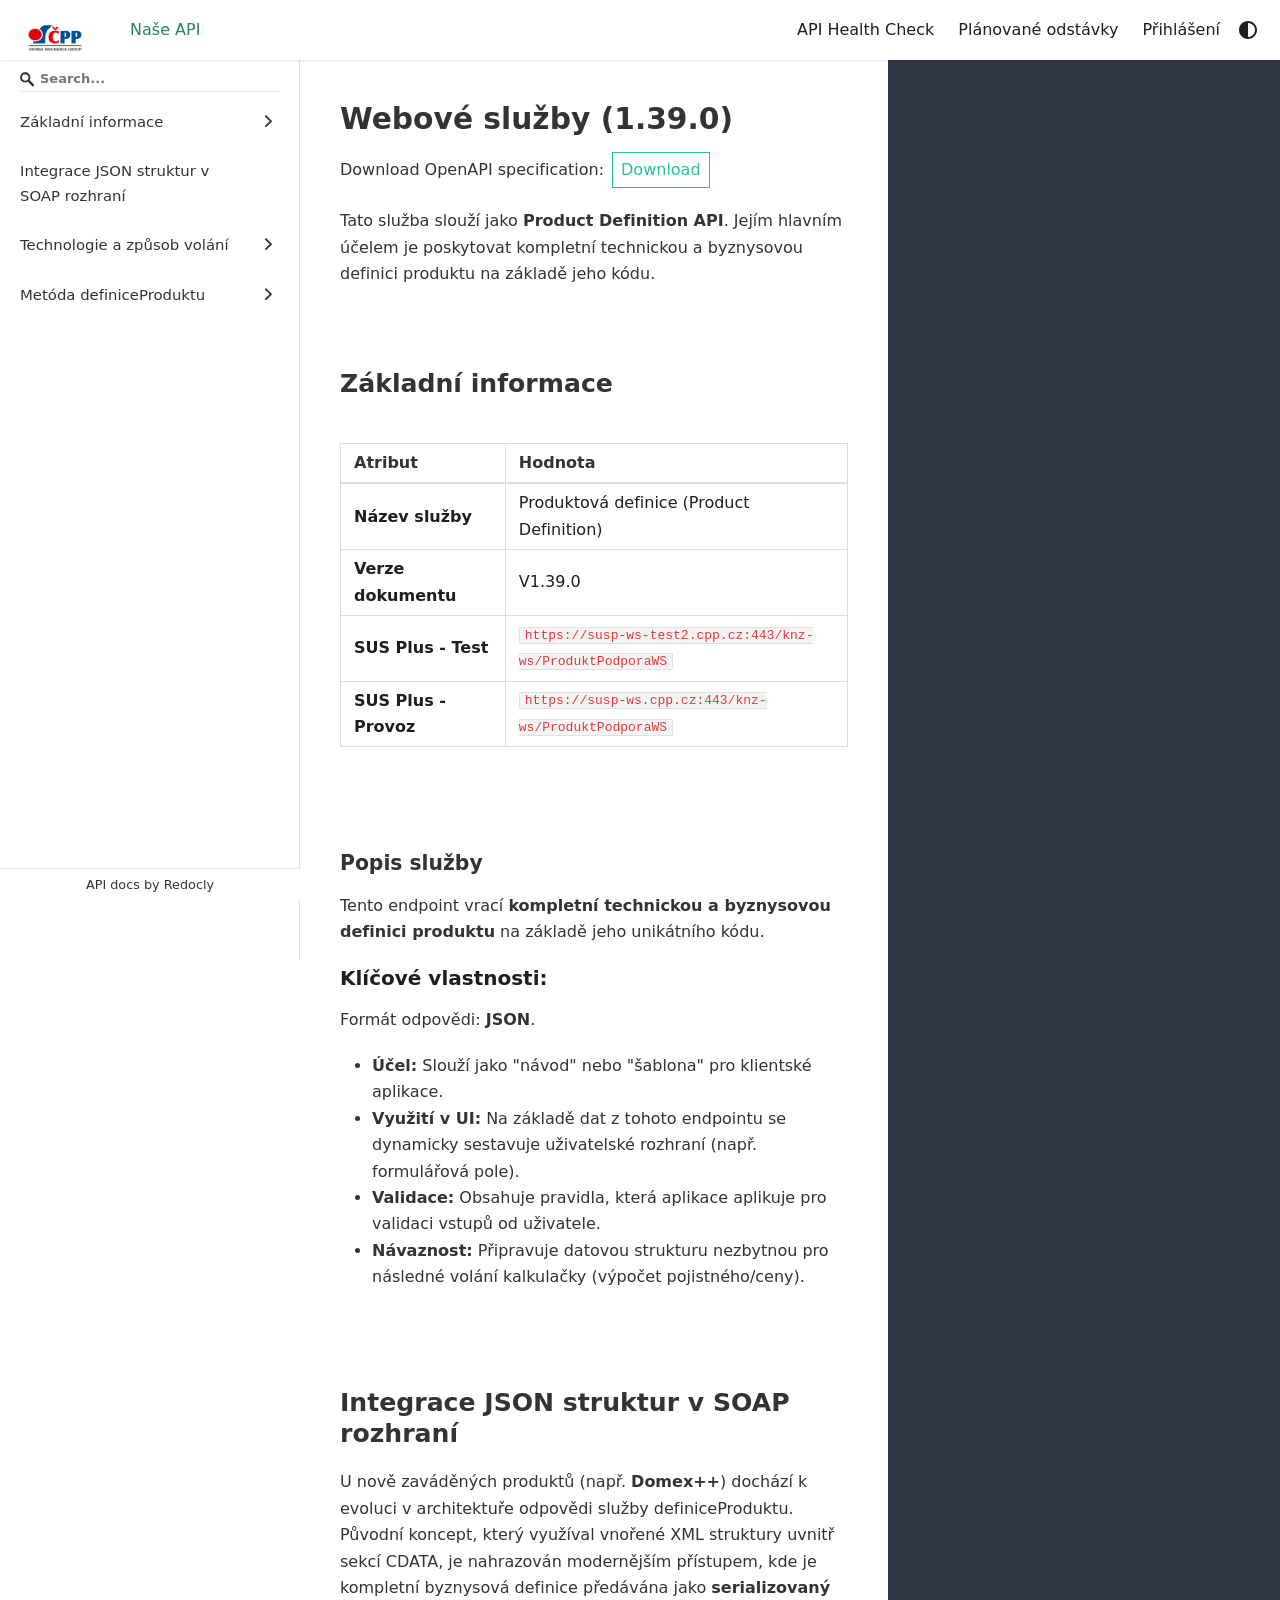
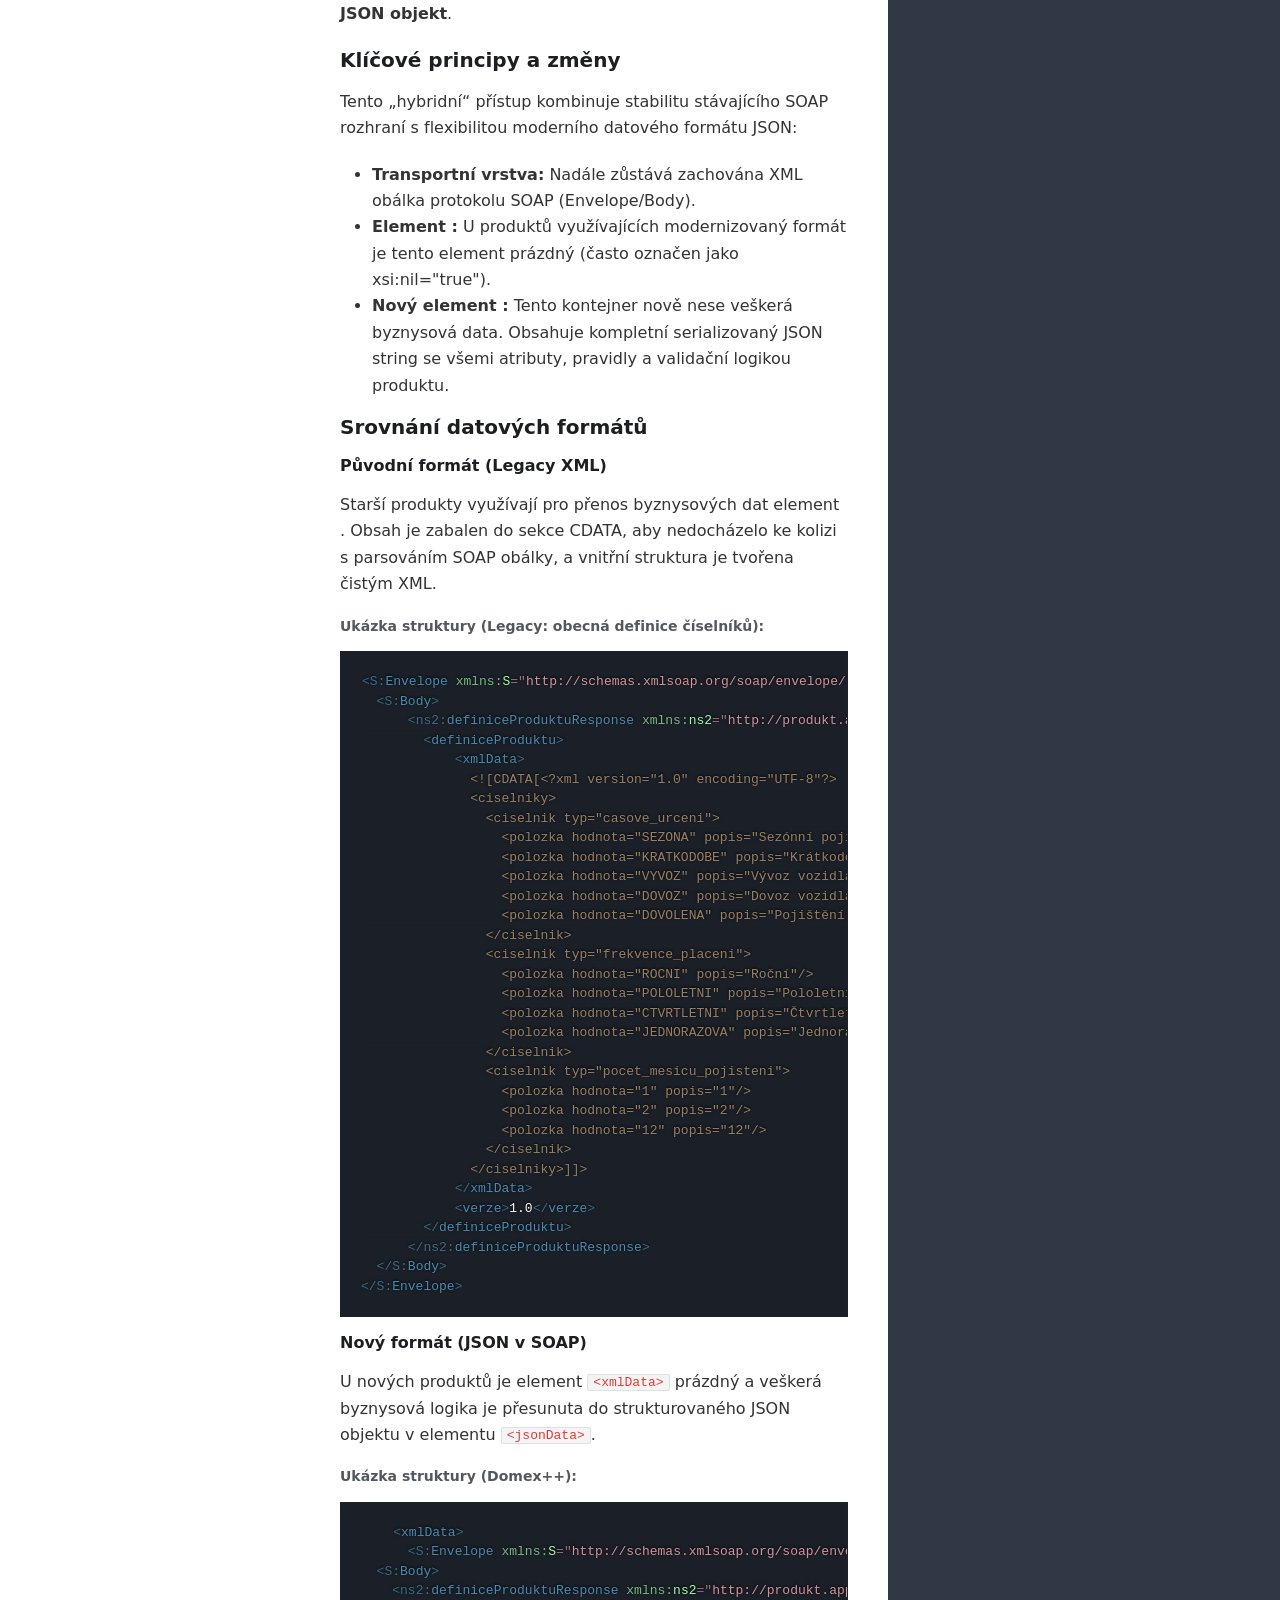
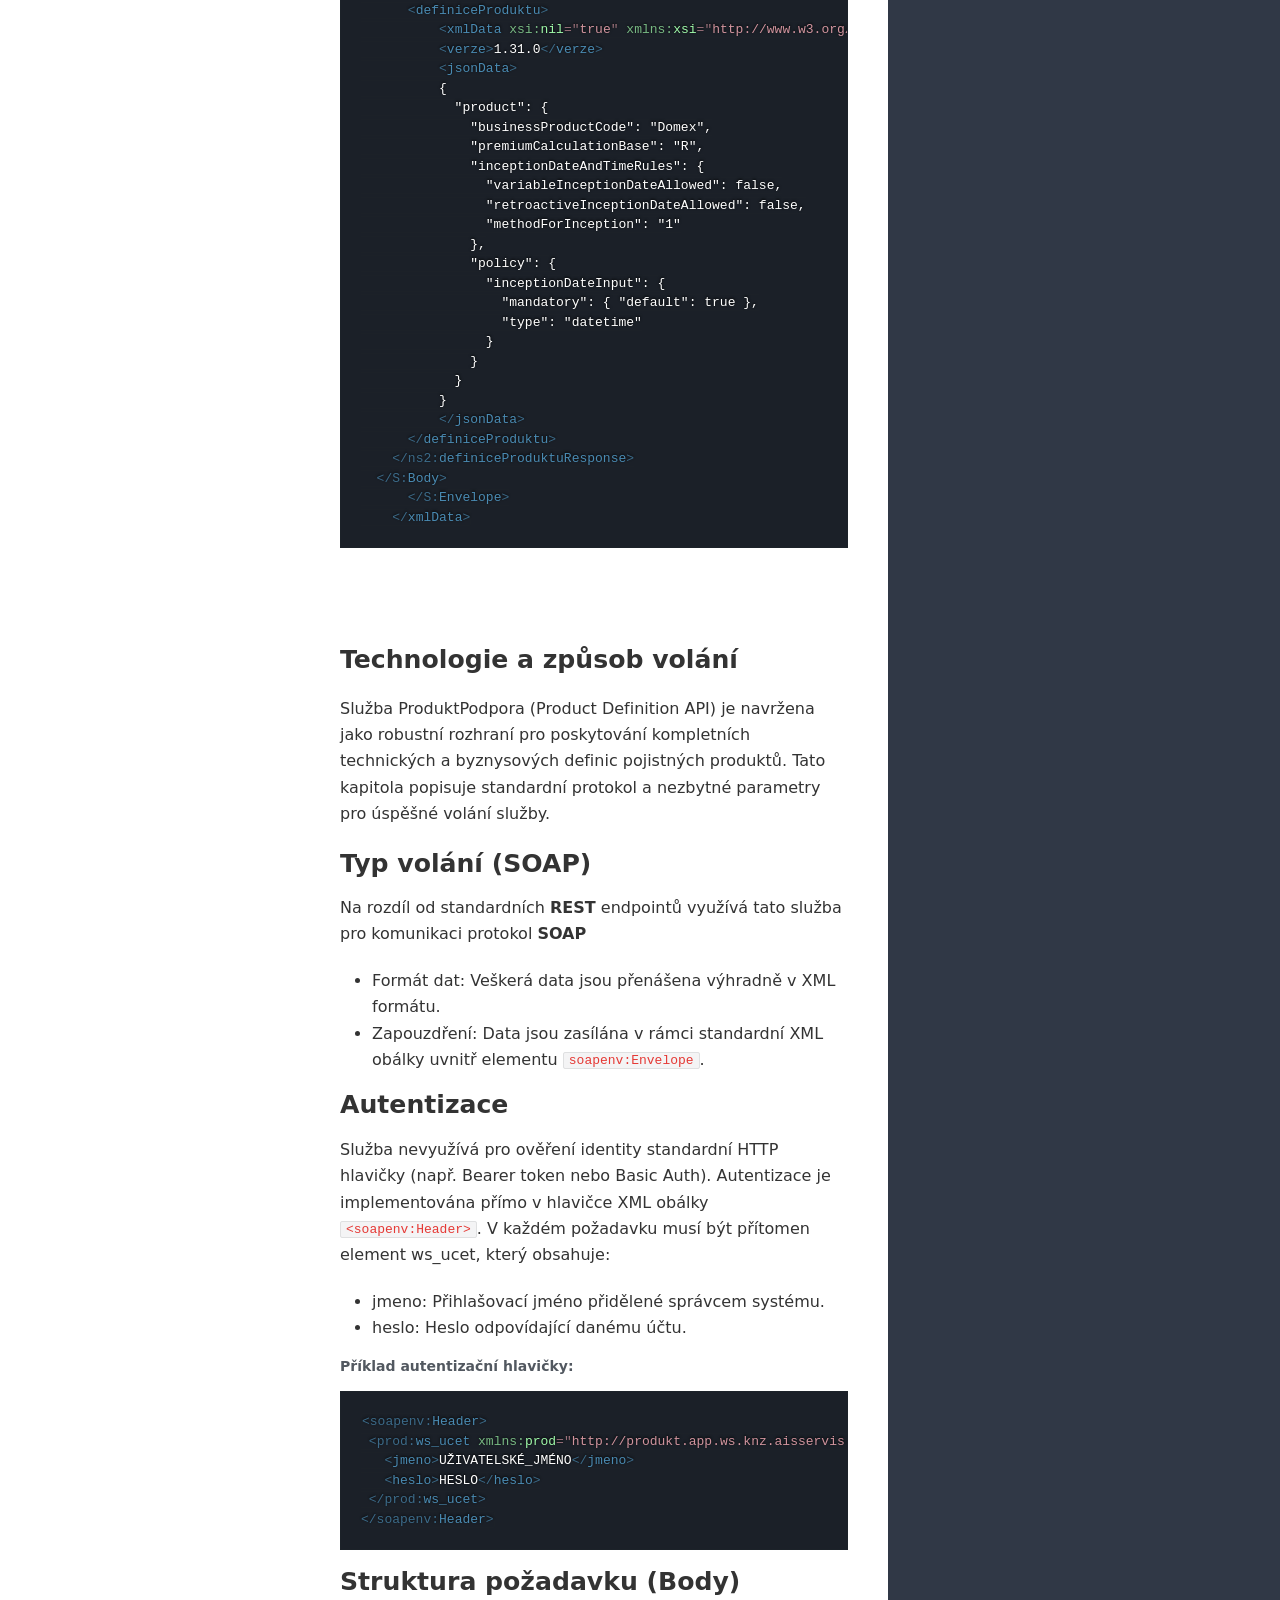
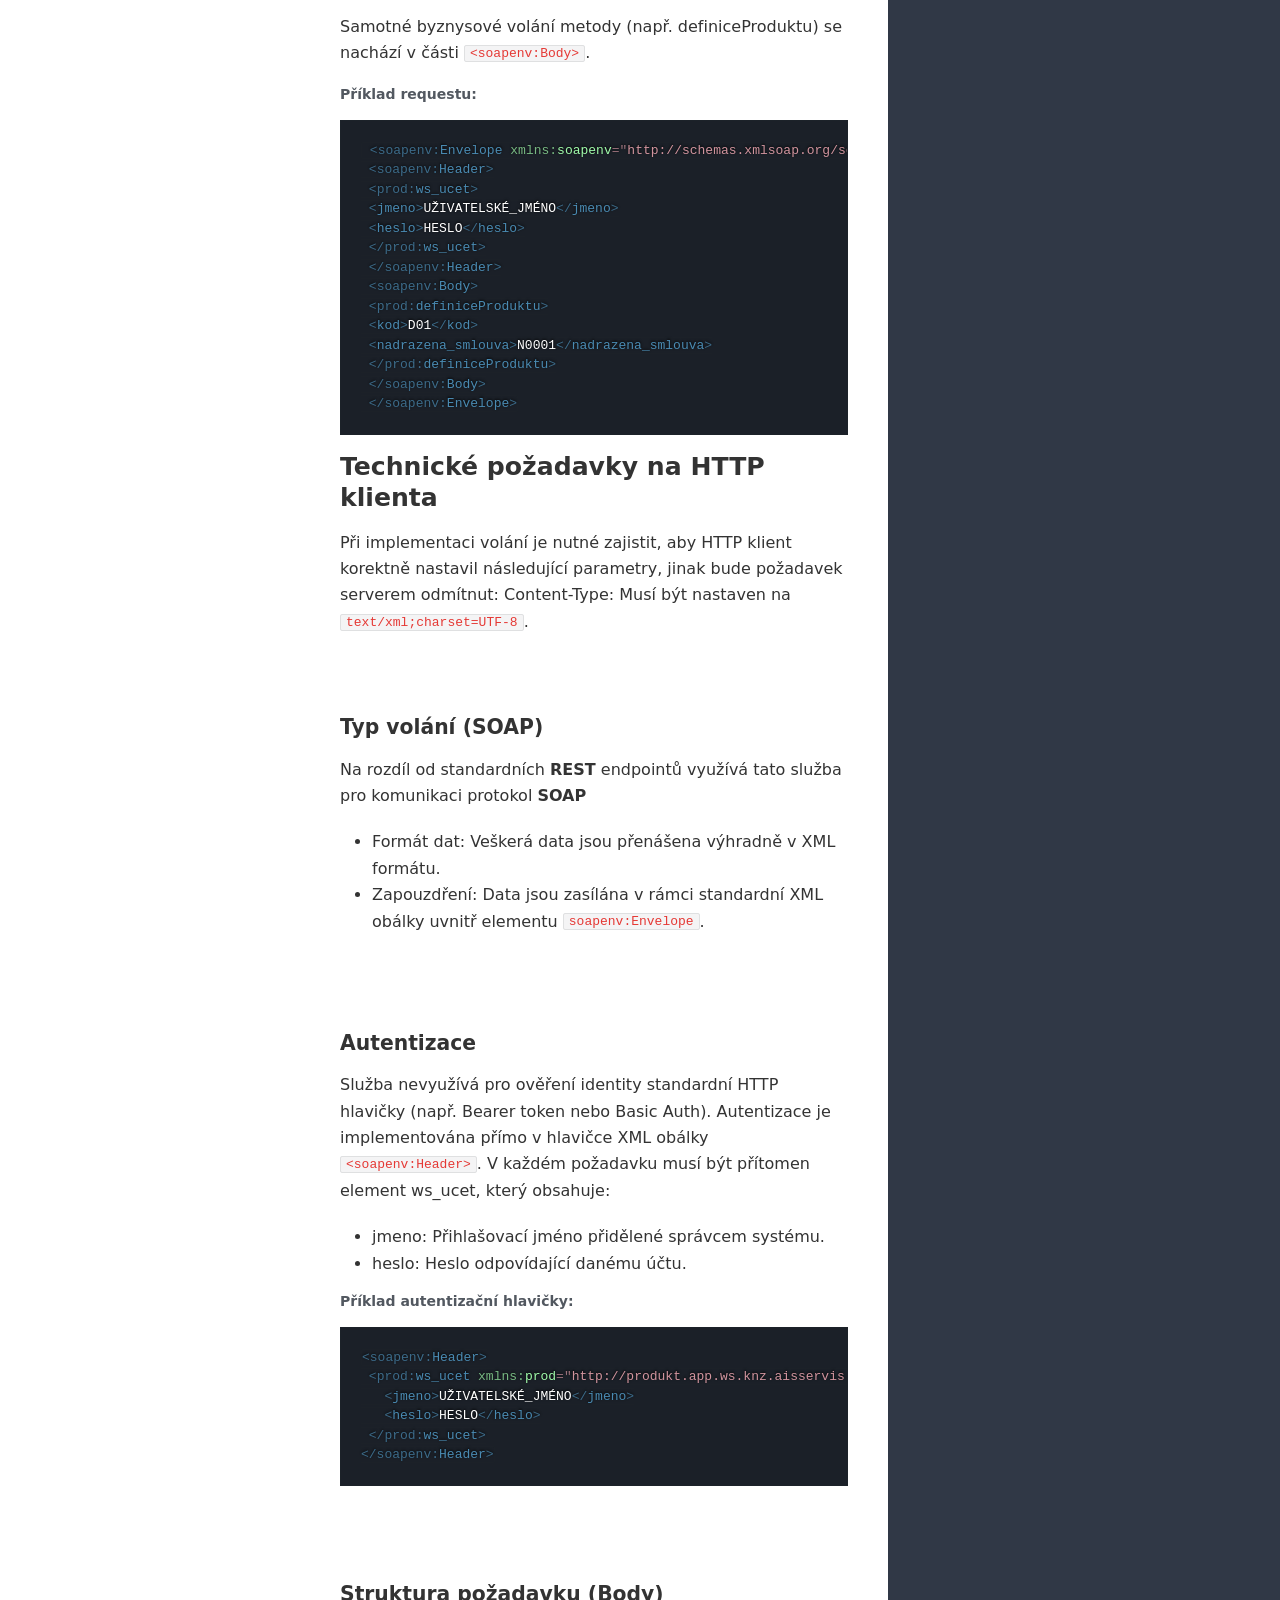
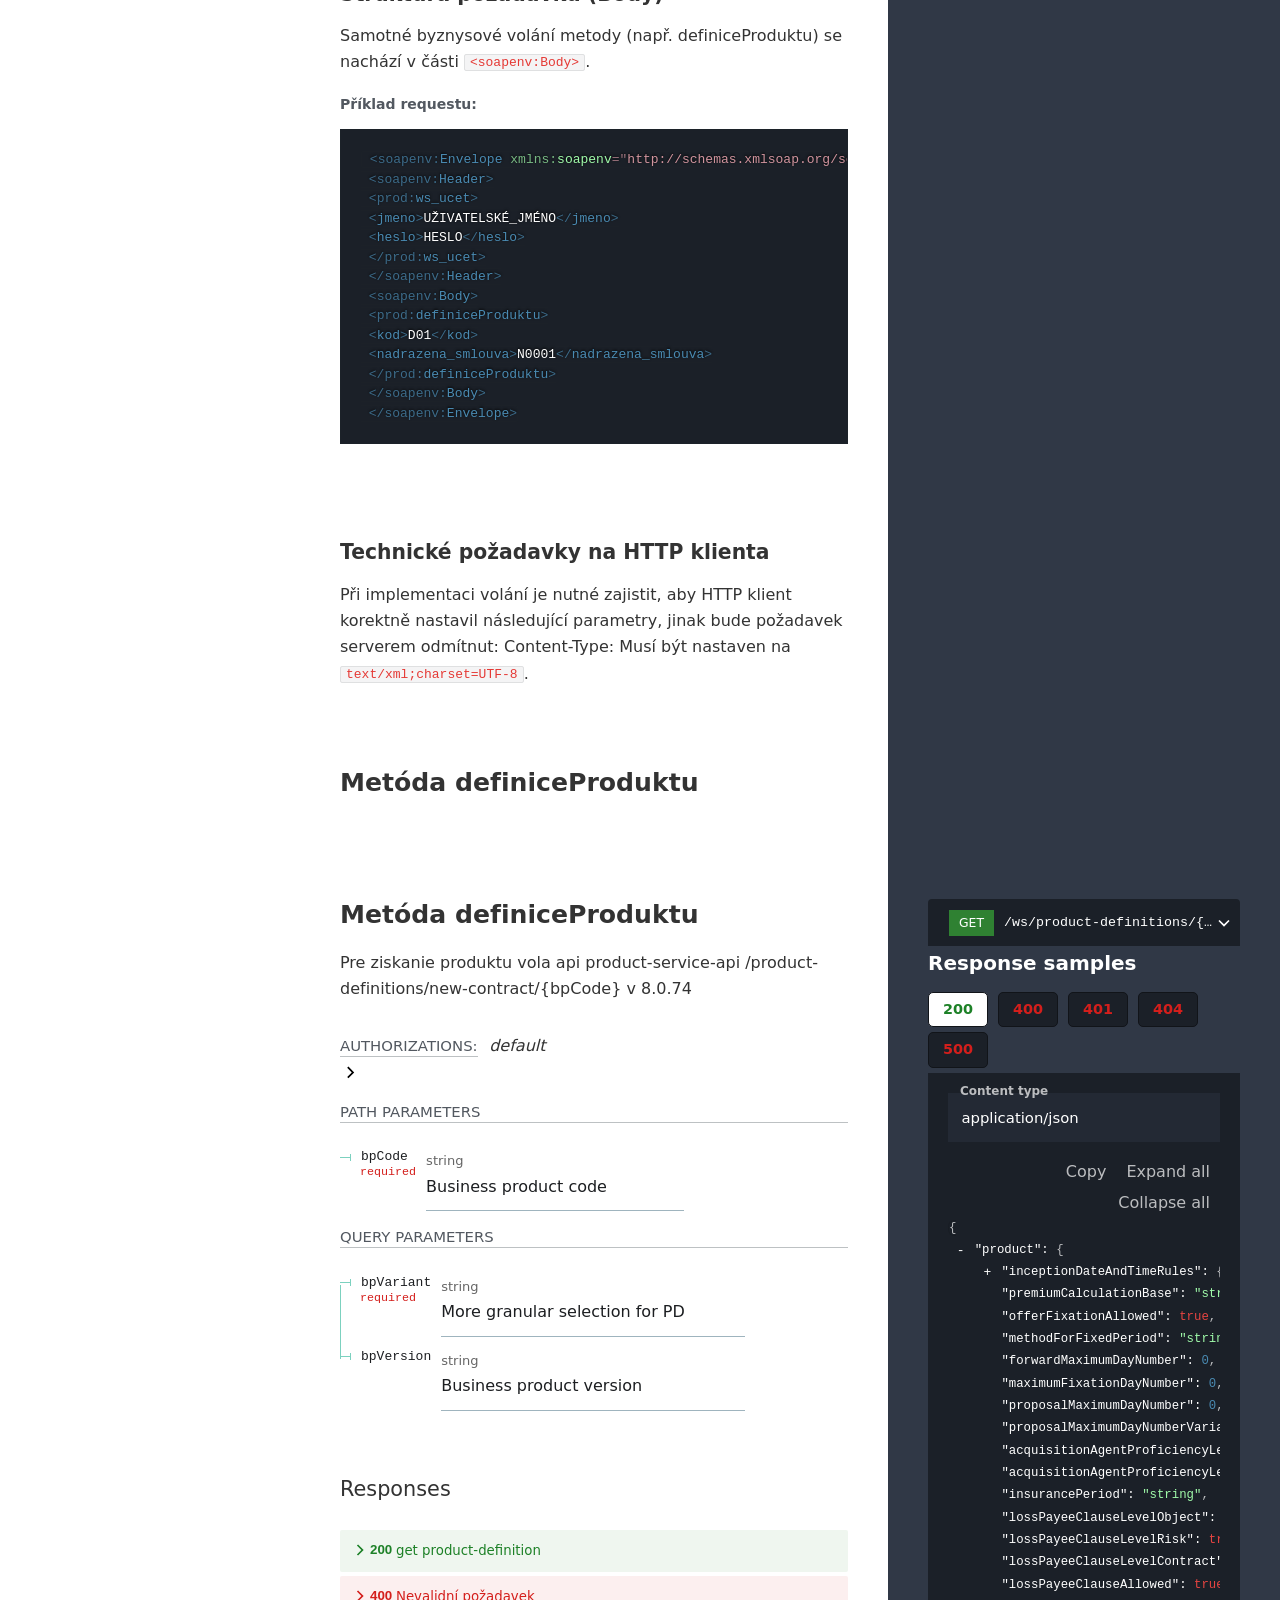
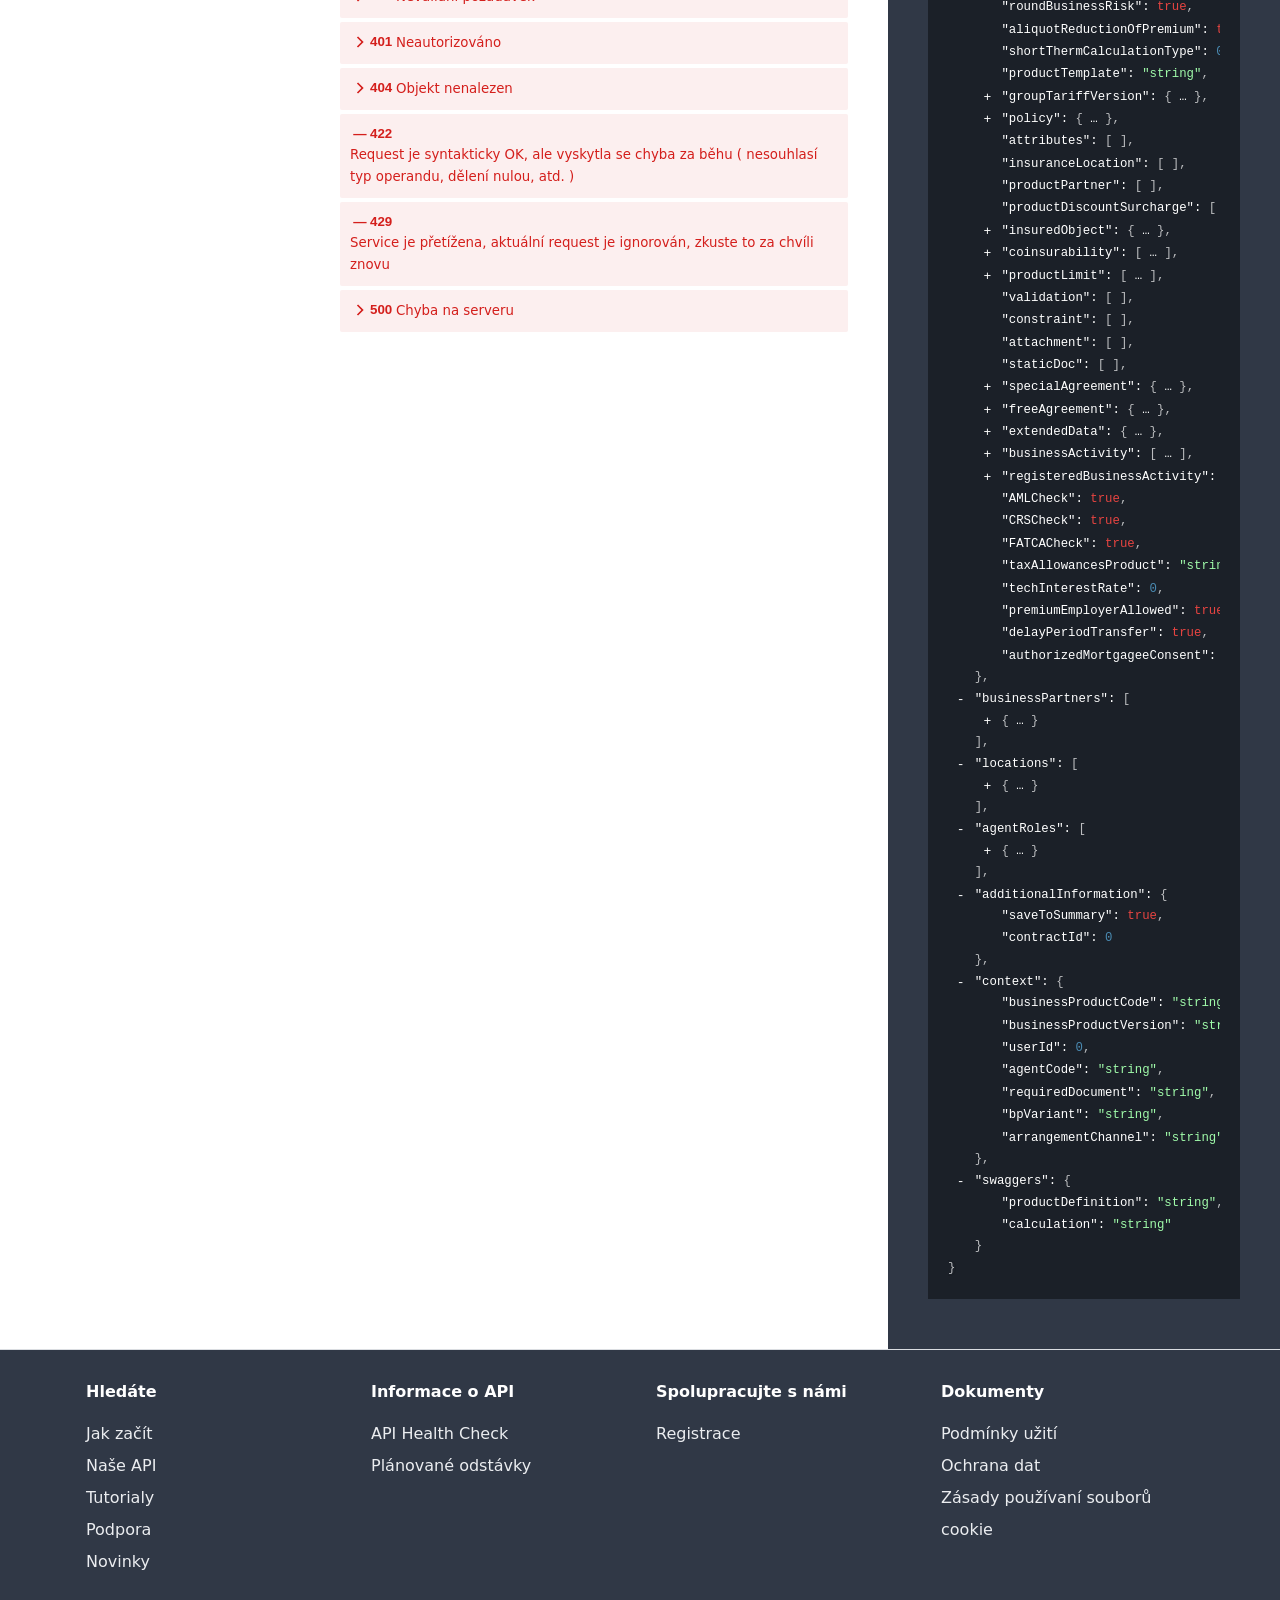
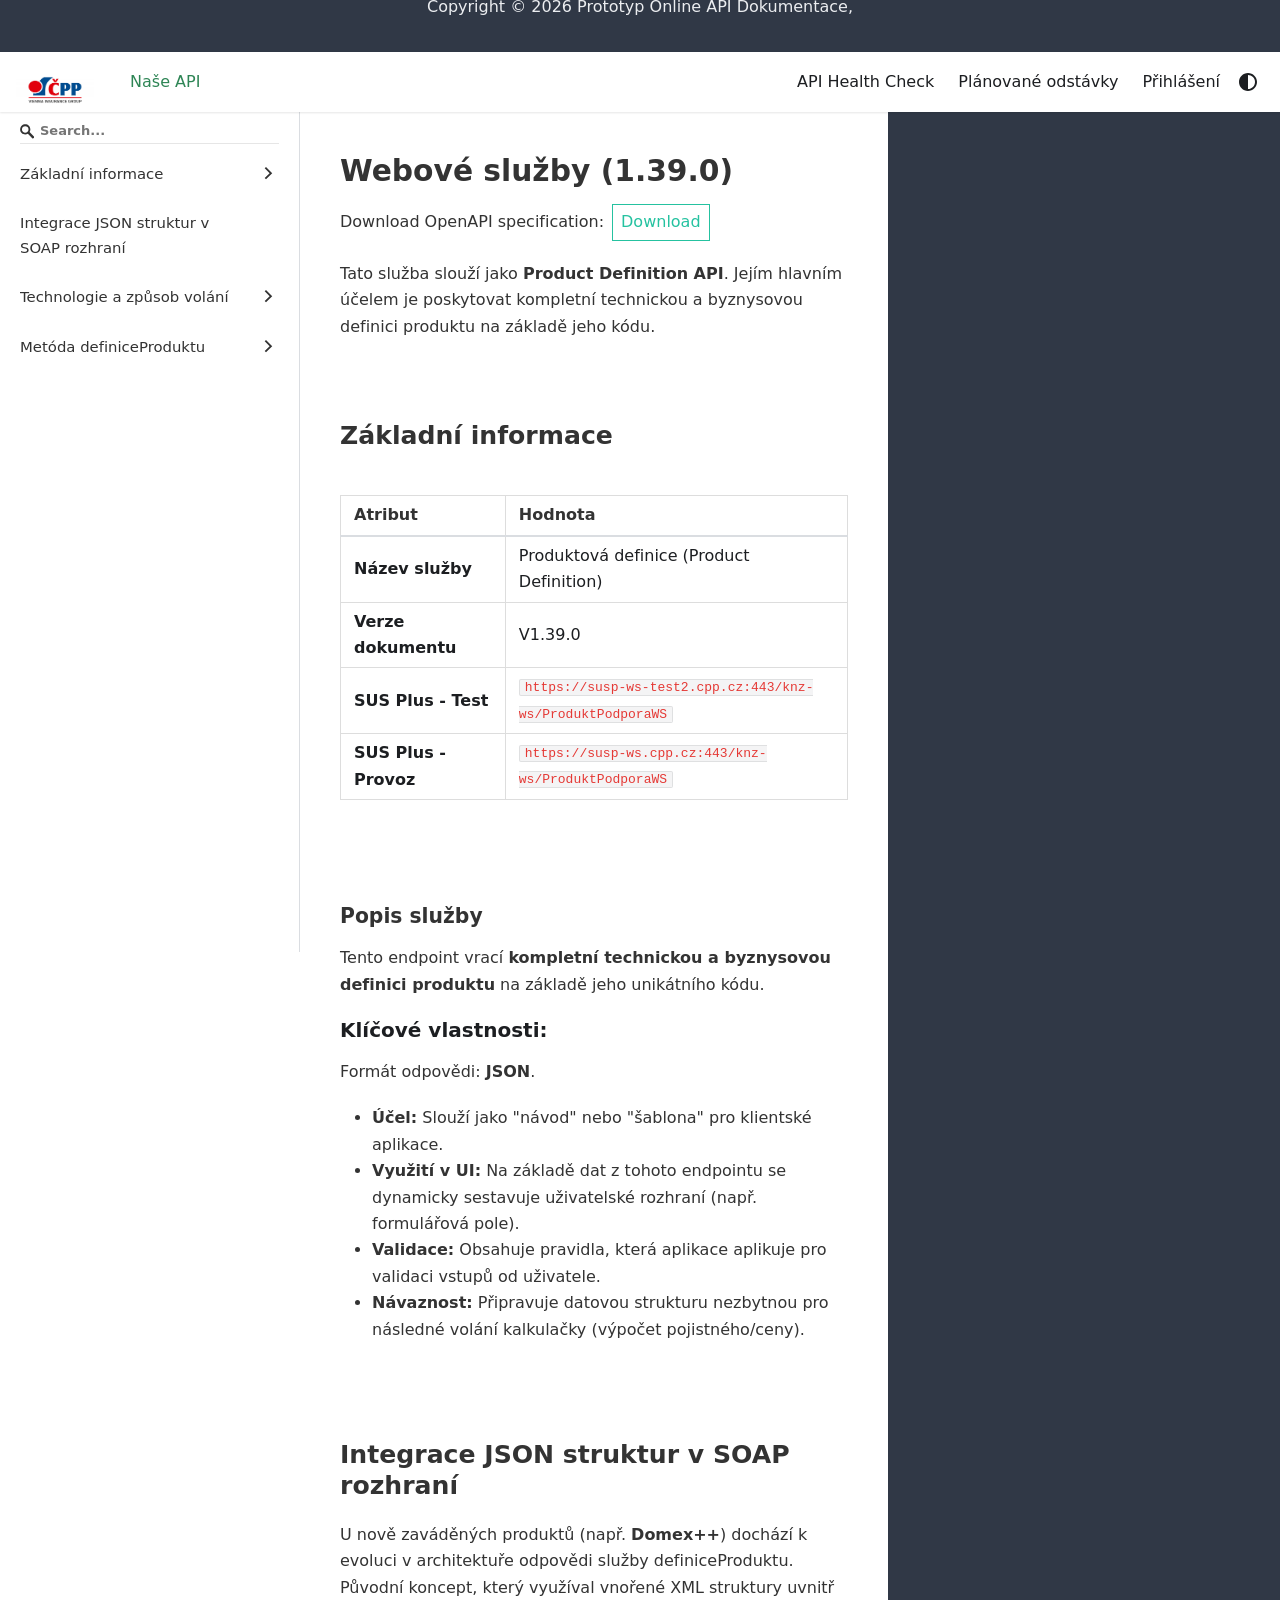
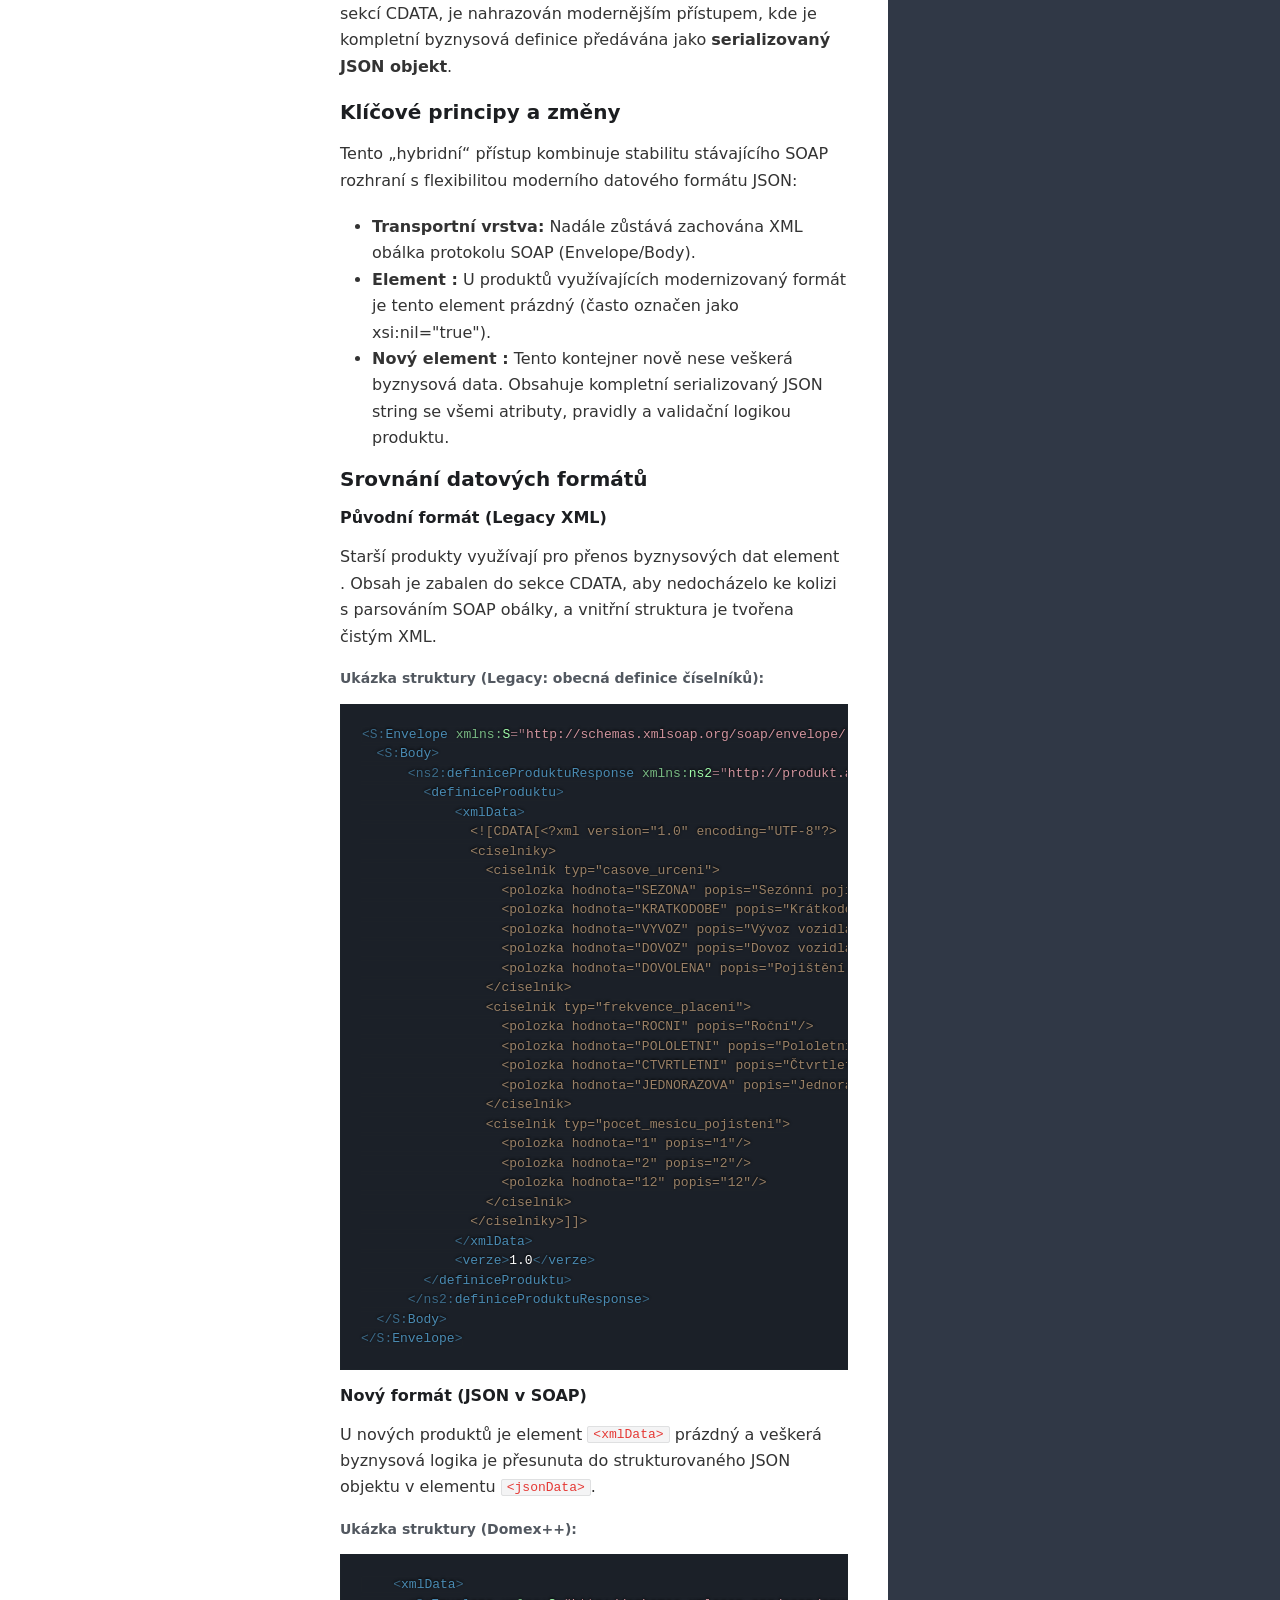
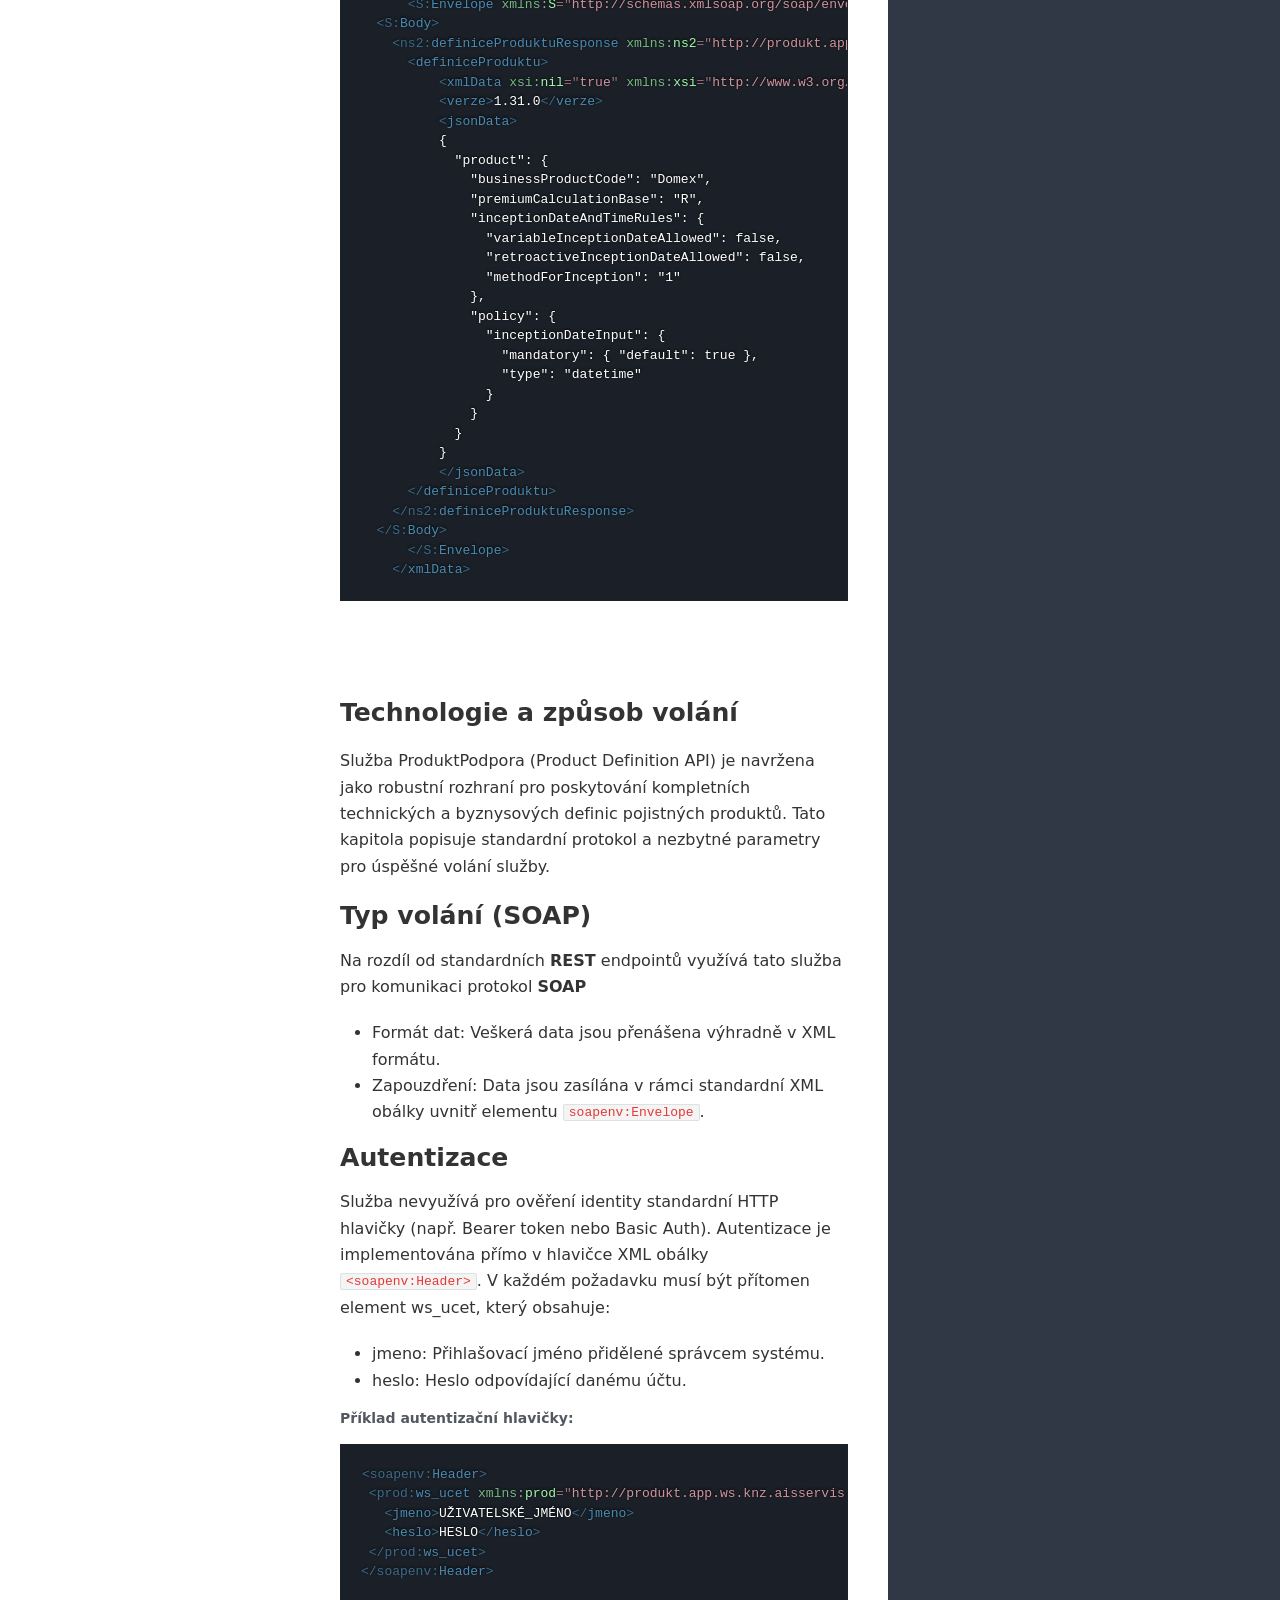
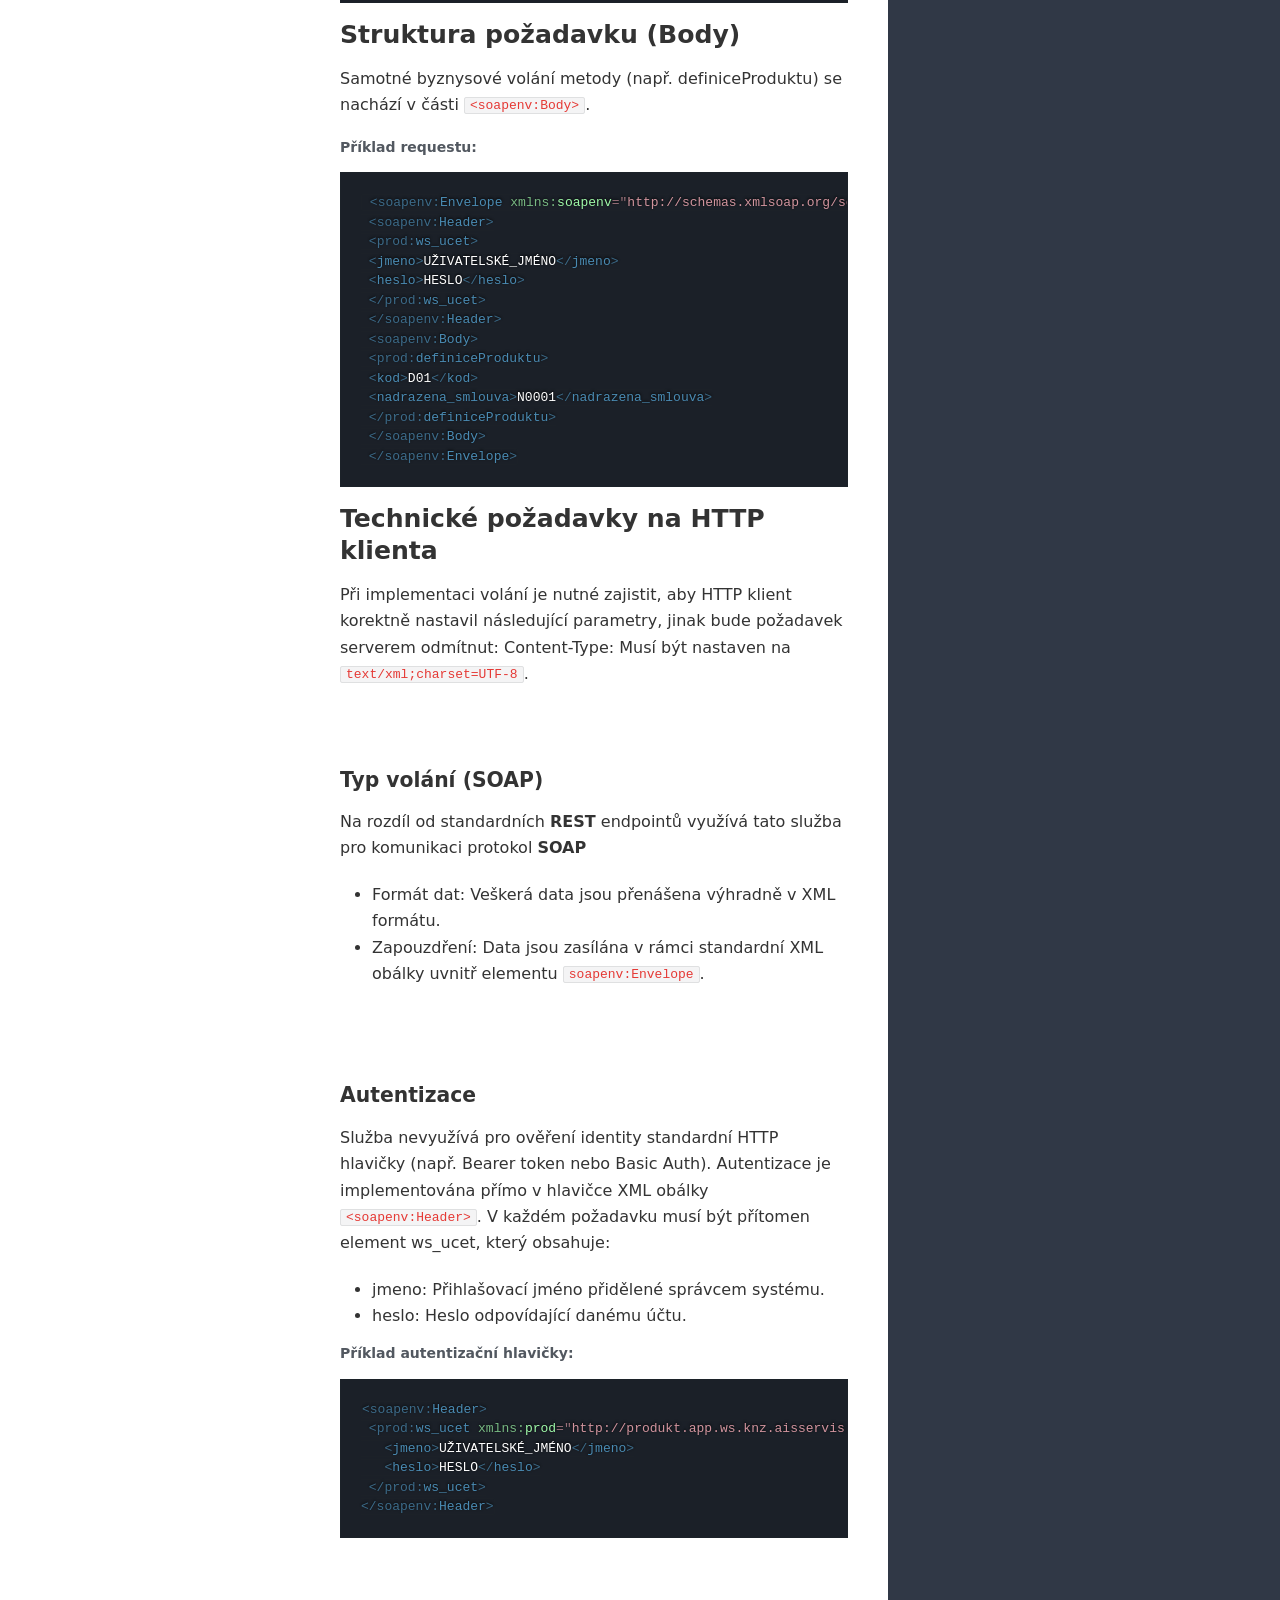
==== index.html @ 6cc57ea9 "upload(deploy)" ====
<!doctype html>
<html lang="en" dir="ltr" class="plugin-redoc plugin-id-swagger" data-has-hydrated="false">
<head>
<meta charset="UTF-8">
<meta name="generator" content="Docusaurus v3.9.2">
<title data-rh="true">Webové služby | digi-ws-cpp-prototyp</title><meta data-rh="true" name="viewport" content="width=device-width,initial-scale=1"><meta data-rh="true" name="twitter:card" content="summary_large_image"><meta data-rh="true" property="og:image" content="https://digi-ws-cpp.github.io/img/docusaurus-social-card.jpg"><meta data-rh="true" name="twitter:image" content="https://digi-ws-cpp.github.io/img/docusaurus-social-card.jpg"><meta data-rh="true" property="og:url" content="https://digi-ws-cpp.github.io/"><meta data-rh="true" property="og:locale" content="en"><meta data-rh="true" name="docusaurus_locale" content="en"><meta data-rh="true" name="docusaurus_tag" content="default"><meta data-rh="true" name="docsearch:language" content="en"><meta data-rh="true" name="docsearch:docusaurus_tag" content="default"><meta data-rh="true" property="og:title" content="Webové služby | digi-ws-cpp-prototyp"><meta data-rh="true" name="description" content="Tato služba slouží jako **Product Definition API**. Jejím hlavním účelem je poskytovat kompletní technickou a byznysovou definici produktu na základě jeho kódu.
"><meta data-rh="true" property="og:description" content="Tato služba slouží jako **Product Definition API**. Jejím hlavním účelem je poskytovat kompletní technickou a byznysovou definici produktu na základě jeho kódu.
"><link data-rh="true" rel="icon" href="/img/favicon.ico"><link data-rh="true" rel="canonical" href="https://digi-ws-cpp.github.io/"><link data-rh="true" rel="alternate" href="https://digi-ws-cpp.github.io/" hreflang="en"><link data-rh="true" rel="alternate" href="https://digi-ws-cpp.github.io/" hreflang="x-default"><script data-rh="true">function insertBanner(){var n=document.createElement("div");n.id="__docusaurus-base-url-issue-banner-container";n.innerHTML='\n<div id="__docusaurus-base-url-issue-banner" style="border: thick solid red; background-color: rgb(255, 230, 179); margin: 20px; padding: 20px; font-size: 20px;">\n   <p style="font-weight: bold; font-size: 30px;">Your Docusaurus site did not load properly.</p>\n   <p>A very common reason is a wrong site <a href="https://docusaurus.io/docs/docusaurus.config.js/#baseUrl" style="font-weight: bold;">baseUrl configuration</a>.</p>\n   <p>Current configured baseUrl = <span style="font-weight: bold; color: red;">/</span>  (default value)</p>\n   <p>We suggest trying baseUrl = <span id="__docusaurus-base-url-issue-banner-suggestion-container" style="font-weight: bold; color: green;"></span></p>\n</div>\n',document.body.prepend(n);var e=document.getElementById("__docusaurus-base-url-issue-banner-suggestion-container"),s=window.location.pathname,o="/"===s.substr(-1)?s:s+"/";e.innerHTML=o}document.addEventListener("DOMContentLoaded",function(){void 0===window.docusaurus&&insertBanner()})</script><link rel="stylesheet" href="/assets/css/styles.22cd9148.css">
<script src="/assets/js/runtime~main.512f2844.js" defer="defer"></script>
<script src="/assets/js/main.3f9987e7.js" defer="defer"></script>
</head>
<body class="navigation-with-keyboard">
<svg style="display: none;"><defs>
<symbol id="theme-svg-external-link" viewBox="0 0 24 24"><path fill="currentColor" d="M21 13v10h-21v-19h12v2h-10v15h17v-8h2zm3-12h-10.988l4.035 4-6.977 7.07 2.828 2.828 6.977-7.07 4.125 4.172v-11z"/></symbol>
</defs></svg>
<script>!function(){var t=function(){try{return new URLSearchParams(window.location.search).get("docusaurus-theme")}catch(t){}}()||function(){try{return window.localStorage.getItem("theme")}catch(t){}}();document.documentElement.setAttribute("data-theme",t||(window.matchMedia("(prefers-color-scheme: dark)").matches?"dark":"light")),document.documentElement.setAttribute("data-theme-choice",t||"system")}(),function(){try{const c=new URLSearchParams(window.location.search).entries();for(var[t,e]of c)if(t.startsWith("docusaurus-data-")){var a=t.replace("docusaurus-data-","data-");document.documentElement.setAttribute(a,e)}}catch(t){}}()</script><div id="__docusaurus"><link rel="preload" as="image" href="/img/logo.png"><div role="region" aria-label="Skip to main content"><a class="skipToContent_fXgn" href="#__docusaurus_skipToContent_fallback">Skip to main content</a></div><nav aria-label="Main" class="theme-layout-navbar navbar navbar--fixed-top"><div class="navbar__inner"><div class="theme-layout-navbar-left navbar__items"><button aria-label="Toggle navigation bar" aria-expanded="false" class="navbar__toggle clean-btn" type="button"><svg width="30" height="30" viewBox="0 0 30 30" aria-hidden="true"><path stroke="currentColor" stroke-linecap="round" stroke-miterlimit="10" stroke-width="2" d="M4 7h22M4 15h22M4 23h22"></path></svg></button><a class="navbar__brand" href="/"><div class="navbar__logo"><img src="/img/logo.png" alt="My Site Logo" class="themedComponent_mlkZ themedComponent--light_NVdE"><img src="/img/logo.png" alt="My Site Logo" class="themedComponent_mlkZ themedComponent--dark_xIcU"></div><b class="navbar__title text--truncate"></b></a><a aria-current="page" class="navbar__item navbar__link navbar__link--active" href="/">Naše API</a></div><div class="theme-layout-navbar-right navbar__items navbar__items--right"><a class="navbar__item navbar__link" href="/docs/intro">API Health Check</a><a class="navbar__item navbar__link" href="/docs/intro">Plánované odstávky</a><a class="navbar__item navbar__link" href="/docs/intro">Přihlášení</a><div class="toggle_vylO colorModeToggle_DEke"><button class="clean-btn toggleButton_gllP toggleButtonDisabled_aARS" type="button" disabled="" title="system mode" aria-label="Switch between dark and light mode (currently system mode)"><svg viewBox="0 0 24 24" width="24" height="24" aria-hidden="true" class="toggleIcon_g3eP lightToggleIcon_pyhR"><path fill="currentColor" d="M12,9c1.65,0,3,1.35,3,3s-1.35,3-3,3s-3-1.35-3-3S10.35,9,12,9 M12,7c-2.76,0-5,2.24-5,5s2.24,5,5,5s5-2.24,5-5 S14.76,7,12,7L12,7z M2,13l2,0c0.55,0,1-0.45,1-1s-0.45-1-1-1l-2,0c-0.55,0-1,0.45-1,1S1.45,13,2,13z M20,13l2,0c0.55,0,1-0.45,1-1 s-0.45-1-1-1l-2,0c-0.55,0-1,0.45-1,1S19.45,13,20,13z M11,2v2c0,0.55,0.45,1,1,1s1-0.45,1-1V2c0-0.55-0.45-1-1-1S11,1.45,11,2z M11,20v2c0,0.55,0.45,1,1,1s1-0.45,1-1v-2c0-0.55-0.45-1-1-1C11.45,19,11,19.45,11,20z M5.99,4.58c-0.39-0.39-1.03-0.39-1.41,0 c-0.39,0.39-0.39,1.03,0,1.41l1.06,1.06c0.39,0.39,1.03,0.39,1.41,0s0.39-1.03,0-1.41L5.99,4.58z M18.36,16.95 c-0.39-0.39-1.03-0.39-1.41,0c-0.39,0.39-0.39,1.03,0,1.41l1.06,1.06c0.39,0.39,1.03,0.39,1.41,0c0.39-0.39,0.39-1.03,0-1.41 L18.36,16.95z M19.42,5.99c0.39-0.39,0.39-1.03,0-1.41c-0.39-0.39-1.03-0.39-1.41,0l-1.06,1.06c-0.39,0.39-0.39,1.03,0,1.41 s1.03,0.39,1.41,0L19.42,5.99z M7.05,18.36c0.39-0.39,0.39-1.03,0-1.41c-0.39-0.39-1.03-0.39-1.41,0l-1.06,1.06 c-0.39,0.39-0.39,1.03,0,1.41s1.03,0.39,1.41,0L7.05,18.36z"></path></svg><svg viewBox="0 0 24 24" width="24" height="24" aria-hidden="true" class="toggleIcon_g3eP darkToggleIcon_wfgR"><path fill="currentColor" d="M9.37,5.51C9.19,6.15,9.1,6.82,9.1,7.5c0,4.08,3.32,7.4,7.4,7.4c0.68,0,1.35-0.09,1.99-0.27C17.45,17.19,14.93,19,12,19 c-3.86,0-7-3.14-7-7C5,9.07,6.81,6.55,9.37,5.51z M12,3c-4.97,0-9,4.03-9,9s4.03,9,9,9s9-4.03,9-9c0-0.46-0.04-0.92-0.1-1.36 c-0.98,1.37-2.58,2.26-4.4,2.26c-2.98,0-5.4-2.42-5.4-5.4c0-1.81,0.89-3.42,2.26-4.4C12.92,3.04,12.46,3,12,3L12,3z"></path></svg><svg viewBox="0 0 24 24" width="24" height="24" aria-hidden="true" class="toggleIcon_g3eP systemToggleIcon_QzmC"><path fill="currentColor" d="m12 21c4.971 0 9-4.029 9-9s-4.029-9-9-9-9 4.029-9 9 4.029 9 9 9zm4.95-13.95c1.313 1.313 2.05 3.093 2.05 4.95s-0.738 3.637-2.05 4.95c-1.313 1.313-3.093 2.05-4.95 2.05v-14c1.857 0 3.637 0.737 4.95 2.05z"></path></svg></button></div><div class="navbarSearchContainer_Bca1"></div></div></div><div role="presentation" class="navbar-sidebar__backdrop"></div></nav><div id="__docusaurus_skipToContent_fallback" class="theme-layout-main main-wrapper mainWrapper_z2l0"><div class="redocusaurus-styles"><style>html:not([data-theme='dark']) .lfXqCq{width:calc(100% - 40%);padding:0 40px;}/*!sc*/
@media print,screen and (max-width: 75rem){html:not([data-theme='dark']) .lfXqCq{width:100%;padding:40px 40px;}}/*!sc*/
html:not([data-theme='dark']) .ekuGFi{width:calc(100% - 40%);padding:0 40px;}/*!sc*/
@media print,screen and (max-width: 75rem){html:not([data-theme='dark']) .ekuGFi{width:100%;padding:0px 40px;}}/*!sc*/
html:not([data-theme='dark']) data-styled.g4[id="sc-hKMtZL"]{content:"lfXqCq,ekuGFi,"}/*!sc*/
html:not([data-theme='dark']) .cFdYPj{padding:40px 0;}/*!sc*/
html:not([data-theme='dark']) .cFdYPj:last-child{min-height:calc(100vh + 1px);}/*!sc*/
html:not([data-theme='dark']) .cFdYPj>.cFdYPj:last-child{min-height:initial;}/*!sc*/
@media print,screen and (max-width: 75rem){html:not([data-theme='dark']) .cFdYPj{padding:0;}}/*!sc*/
html:not([data-theme='dark']) .guVbfQ{padding:40px 0;position:relative;}/*!sc*/
html:not([data-theme='dark']) .guVbfQ:last-child{min-height:calc(100vh + 1px);}/*!sc*/
html:not([data-theme='dark']) .guVbfQ>.guVbfQ:last-child{min-height:initial;}/*!sc*/
@media print,screen and (max-width: 75rem){html:not([data-theme='dark']) .guVbfQ{padding:0;}}/*!sc*/
html:not([data-theme='dark']) .guVbfQ:not(:last-of-type):after{position:absolute;bottom:0;width:100%;display:block;content:'';border-bottom:1px solid rgba(0, 0, 0, 0.2);}/*!sc*/
html:not([data-theme='dark']) data-styled.g5[id="sc-eCYdqG"]{content:"cFdYPj,guVbfQ,"}/*!sc*/
html:not([data-theme='dark']) .klTFaq{width:40%;color:#ffffff;background-color:#303846;padding:0 40px;}/*!sc*/
@media print,screen and (max-width: 75rem){html:not([data-theme='dark']) .klTFaq{width:100%;padding:40px 40px;}}/*!sc*/
html:not([data-theme='dark']) data-styled.g6[id="sc-jSMfEl"]{content:"klTFaq,"}/*!sc*/
html:not([data-theme='dark']) .jkqWpU{background-color:#303846;}/*!sc*/
html:not([data-theme='dark']) data-styled.g7[id="sc-gKXOVg"]{content:"jkqWpU,"}/*!sc*/
html:not([data-theme='dark']) .jTOuxS{display:flex;width:100%;padding:0;}/*!sc*/
@media print,screen and (max-width: 75rem){html:not([data-theme='dark']) .jTOuxS{flex-direction:column;}}/*!sc*/
html:not([data-theme='dark']) data-styled.g8[id="sc-iBkjdr"]{content:"jTOuxS,"}/*!sc*/
html:not([data-theme='dark']) .jDxKaC{font-family:var(--ifm-heading-font-family);font-weight:var(--ifm-heading-font-weight);font-size:1.85714em;line-height:var(--ifm-heading-line-height);color:#333333;}/*!sc*/
html:not([data-theme='dark']) data-styled.g9[id="sc-ftvSum"]{content:"jDxKaC,"}/*!sc*/
html:not([data-theme='dark']) .Segrz{font-family:var(--ifm-heading-font-family);font-weight:var(--ifm-heading-font-weight);font-size:1.57143em;line-height:var(--ifm-heading-line-height);color:#333333;margin:0 0 20px;}/*!sc*/
html:not([data-theme='dark']) data-styled.g10[id="sc-papXG"]{content:"Segrz,"}/*!sc*/
html:not([data-theme='dark']) .cyjCDW{font-family:var(--ifm-heading-font-family);font-weight:var(--ifm-heading-font-weight);font-size:1.27em;line-height:var(--ifm-heading-line-height);color:#333333;}/*!sc*/
html:not([data-theme='dark']) data-styled.g11[id="sc-jqUVSL"]{content:"cyjCDW,"}/*!sc*/
html:not([data-theme='dark']) .bXjiqf{color:#ffffff;}/*!sc*/
html:not([data-theme='dark']) data-styled.g12[id="sc-kDDrLY"]{content:"bXjiqf,"}/*!sc*/
html:not([data-theme='dark']) .jDEzSm{border-bottom:1px solid rgba(38, 50, 56, 0.3);margin:1em 0 1em 0;color:rgba(38, 50, 56, 0.5);font-weight:normal;text-transform:uppercase;font-size:0.929em;line-height:20px;}/*!sc*/
html:not([data-theme='dark']) data-styled.g13[id="sc-iqcoih"]{content:"jDEzSm,"}/*!sc*/
html:not([data-theme='dark']) .dKKUGZ{cursor:pointer;margin-left:-20px;padding:0;line-height:1;width:20px;display:inline-block;outline:0;}/*!sc*/
html:not([data-theme='dark']) .dKKUGZ:before{content:'';width:15px;height:15px;background-size:contain;background-image:url('[data-uri]');opacity:0.5;visibility:hidden;display:inline-block;vertical-align:middle;}/*!sc*/
html:not([data-theme='dark']) h1:hover>.dKKUGZ::before,html:not([data-theme='dark']) h2:hover>.dKKUGZ::before,html:not([data-theme='dark']) .dKKUGZ:hover::before{visibility:visible;}/*!sc*/
html:not([data-theme='dark']) data-styled.g14[id="sc-crXcEi"]{content:"dKKUGZ,"}/*!sc*/
html:not([data-theme='dark']) .hHBegW{height:18px;width:18px;min-width:18px;vertical-align:middle;float:right;transition:transform 0.2s ease-out;transform:rotateZ(-90deg);}/*!sc*/
html:not([data-theme='dark']) .hbsBMf{height:1.3em;width:1.3em;min-width:1.3em;vertical-align:middle;transition:transform 0.2s ease-out;transform:rotateZ(-90deg);}/*!sc*/
html:not([data-theme='dark']) .ePnTQs{height:1.5em;width:1.5em;min-width:1.5em;vertical-align:middle;float:left;transition:transform 0.2s ease-out;transform:rotateZ(-90deg);}/*!sc*/
html:not([data-theme='dark']) .ePnTQs polygon{fill:#1d8127;}/*!sc*/
html:not([data-theme='dark']) .giFLAU{height:1.5em;width:1.5em;min-width:1.5em;vertical-align:middle;float:left;transition:transform 0.2s ease-out;transform:rotateZ(-90deg);}/*!sc*/
html:not([data-theme='dark']) .giFLAU polygon{fill:#d41f1c;}/*!sc*/
html:not([data-theme='dark']) .iXWVwo{height:20px;width:20px;min-width:20px;vertical-align:middle;float:right;transition:transform 0.2s ease-out;transform:rotateZ(0);}/*!sc*/
html:not([data-theme='dark']) .iXWVwo polygon{fill:white;}/*!sc*/
html:not([data-theme='dark']) data-styled.g15[id="sc-evZar"]{content:"hHBegW,hbsBMf,ePnTQs,giFLAU,iXWVwo,"}/*!sc*/
html:not([data-theme='dark']) .lnRdBy{border-left:1px solid #7cd1bf;box-sizing:border-box;position:relative;padding:10px 10px 10px 0;}/*!sc*/
@media screen and (max-width: 50rem){html:not([data-theme='dark']) .lnRdBy{display:block;overflow:hidden;}}/*!sc*/
html:not([data-theme='dark']) tr:first-of-type>.lnRdBy,html:not([data-theme='dark']) tr.last>.lnRdBy{border-left-width:0;background-position:top left;background-repeat:no-repeat;background-size:1px 100%;}/*!sc*/
html:not([data-theme='dark']) tr:first-of-type>.lnRdBy{background-image:linear-gradient(
      to bottom,
      transparent 0%,
      transparent 22px,
      #7cd1bf 22px,
      #7cd1bf 100%
    );}/*!sc*/
html:not([data-theme='dark']) tr.last>.lnRdBy{background-image:linear-gradient(
      to bottom,
      #7cd1bf 0%,
      #7cd1bf 22px,
      transparent 22px,
      transparent 100%
    );}/*!sc*/
html:not([data-theme='dark']) tr.last+tr>.lnRdBy{border-left-color:transparent;}/*!sc*/
html:not([data-theme='dark']) tr.last:first-child>.lnRdBy{background:none;border-left-color:transparent;}/*!sc*/
html:not([data-theme='dark']) data-styled.g18[id="sc-hAZoDi"]{content:"lnRdBy,"}/*!sc*/
html:not([data-theme='dark']) .dcvqpO{vertical-align:top;line-height:20px;white-space:nowrap;font-size:13px;font-family:var(--ifm-font-family-monospace);}/*!sc*/
html:not([data-theme='dark']) .dcvqpO.deprecated{text-decoration:line-through;color:#707070;}/*!sc*/
html:not([data-theme='dark']) data-styled.g20[id="sc-fEOsll"]{content:"dcvqpO,"}/*!sc*/
html:not([data-theme='dark']) .bnhqV{border-bottom:1px solid #9fb4be;padding:10px 0;width:75%;box-sizing:border-box;}/*!sc*/
html:not([data-theme='dark']) tr.expanded .bnhqV{border-bottom:none;}/*!sc*/
@media screen and (max-width: 50rem){html:not([data-theme='dark']) .bnhqV{padding:0 20px;border-bottom:none;border-left:1px solid #7cd1bf;}html:not([data-theme='dark']) tr.last>.bnhqV{border-left:none;}}/*!sc*/
html:not([data-theme='dark']) data-styled.g21[id="sc-bjUoiM"]{content:"bnhqV,"}/*!sc*/
html:not([data-theme='dark']) .fbfMqb{color:#7cd1bf;font-family:var(--ifm-font-family-monospace);margin-right:10px;}/*!sc*/
html:not([data-theme='dark']) .fbfMqb::before{content:'';display:inline-block;vertical-align:middle;width:10px;height:1px;background:#7cd1bf;}/*!sc*/
html:not([data-theme='dark']) .fbfMqb::after{content:'';display:inline-block;vertical-align:middle;width:1px;background:#7cd1bf;height:7px;}/*!sc*/
html:not([data-theme='dark']) data-styled.g22[id="sc-idiyUn"]{content:"fbfMqb,"}/*!sc*/
html:not([data-theme='dark']) .kwdUbn{border-collapse:separate;border-radius:3px;font-size:var(--ifm-font-size-base);border-spacing:0;width:100%;}/*!sc*/
html:not([data-theme='dark']) .kwdUbn >tr{vertical-align:middle;}/*!sc*/
@media screen and (max-width: 50rem){html:not([data-theme='dark']) .kwdUbn{display:block;}html:not([data-theme='dark']) .kwdUbn >tr,html:not([data-theme='dark']) .kwdUbn >tbody>tr{display:block;}}/*!sc*/
@media screen and (max-width: 50rem) and (-ms-high-contrast:none){html:not([data-theme='dark']) .kwdUbn td{float:left;width:100%;}}/*!sc*/
html:not([data-theme='dark']) .kwdUbn .sc-dIouRO,html:not([data-theme='dark']) .kwdUbn .sc-dIouRO .sc-dIouRO .sc-dIouRO,html:not([data-theme='dark']) .kwdUbn .sc-dIouRO .sc-dIouRO .sc-dIouRO .sc-dIouRO .sc-dIouRO{margin:1em;margin-right:0;background:#fafafa;}/*!sc*/
html:not([data-theme='dark']) .kwdUbn .sc-dIouRO .sc-dIouRO,html:not([data-theme='dark']) .kwdUbn .sc-dIouRO .sc-dIouRO .sc-dIouRO .sc-dIouRO,html:not([data-theme='dark']) .kwdUbn .sc-dIouRO .sc-dIouRO .sc-dIouRO .sc-dIouRO .sc-dIouRO .sc-dIouRO{background:#ffffff;}/*!sc*/
html:not([data-theme='dark']) data-styled.g24[id="sc-hHLeRN"]{content:"kwdUbn,"}/*!sc*/
html:not([data-theme='dark']) .hlGOWG >ul{list-style:none;padding:0;margin:0;margin:0 -5px;}/*!sc*/
html:not([data-theme='dark']) .hlGOWG >ul >li{padding:5px 10px;display:inline-block;background-color:#1b2028;border-bottom:1px solid rgba(0, 0, 0, 0.5);cursor:pointer;text-align:center;outline:none;color:#ccc;margin:0 5px 5px 5px;border:1px solid #111419;border-radius:5px;min-width:60px;font-size:0.9em;font-weight:bold;}/*!sc*/
html:not([data-theme='dark']) .hlGOWG >ul >li.react-tabs__tab--selected{color:#333333;background:#ffffff;}/*!sc*/
html:not([data-theme='dark']) .hlGOWG >ul >li.react-tabs__tab--selected:focus{outline:auto;}/*!sc*/
html:not([data-theme='dark']) .hlGOWG >ul >li:only-child{flex:none;min-width:100px;}/*!sc*/
html:not([data-theme='dark']) .hlGOWG >ul >li.tab-success{color:#1d8127;}/*!sc*/
html:not([data-theme='dark']) .hlGOWG >ul >li.tab-redirect{color:#ffa500;}/*!sc*/
html:not([data-theme='dark']) .hlGOWG >ul >li.tab-info{color:#87ceeb;}/*!sc*/
html:not([data-theme='dark']) .hlGOWG >ul >li.tab-error{color:#d41f1c;}/*!sc*/
html:not([data-theme='dark']) .hlGOWG >.react-tabs__tab-panel{background:#1b2028;}/*!sc*/
html:not([data-theme='dark']) .hlGOWG >.react-tabs__tab-panel>div,html:not([data-theme='dark']) .hlGOWG >.react-tabs__tab-panel>pre{padding:20px;margin:0;}/*!sc*/
html:not([data-theme='dark']) .hlGOWG >.react-tabs__tab-panel>div>pre{padding:0;}/*!sc*/
html:not([data-theme='dark']) data-styled.g30[id="sc-cxabCg"]{content:"hlGOWG,"}/*!sc*/
html:not([data-theme='dark']) .dUGPyG code[class*='language-'],html:not([data-theme='dark']) .dUGPyG pre[class*='language-']{text-shadow:0 -0.1em 0.2em black;text-align:left;white-space:pre;word-spacing:normal;word-break:normal;word-wrap:normal;line-height:1.5;-moz-tab-size:4;-o-tab-size:4;tab-size:4;-webkit-hyphens:none;-moz-hyphens:none;-ms-hyphens:none;hyphens:none;}/*!sc*/
@media print{html:not([data-theme='dark']) .dUGPyG code[class*='language-'],html:not([data-theme='dark']) .dUGPyG pre[class*='language-']{text-shadow:none;}}/*!sc*/
html:not([data-theme='dark']) .dUGPyG pre[class*='language-']{padding:1em;margin:0.5em 0;overflow:auto;}/*!sc*/
html:not([data-theme='dark']) .dUGPyG .token.comment,html:not([data-theme='dark']) .dUGPyG .token.prolog,html:not([data-theme='dark']) .dUGPyG .token.doctype,html:not([data-theme='dark']) .dUGPyG .token.cdata{color:hsl(30, 20%, 50%);}/*!sc*/
html:not([data-theme='dark']) .dUGPyG .token.punctuation{opacity:0.7;}/*!sc*/
html:not([data-theme='dark']) .dUGPyG .namespace{opacity:0.7;}/*!sc*/
html:not([data-theme='dark']) .dUGPyG .token.property,html:not([data-theme='dark']) .dUGPyG .token.tag,html:not([data-theme='dark']) .dUGPyG .token.number,html:not([data-theme='dark']) .dUGPyG .token.constant,html:not([data-theme='dark']) .dUGPyG .token.symbol{color:#4a8bb3;}/*!sc*/
html:not([data-theme='dark']) .dUGPyG .token.boolean{color:#e64441;}/*!sc*/
html:not([data-theme='dark']) .dUGPyG .token.selector,html:not([data-theme='dark']) .dUGPyG .token.attr-name,html:not([data-theme='dark']) .dUGPyG .token.string,html:not([data-theme='dark']) .dUGPyG .token.char,html:not([data-theme='dark']) .dUGPyG .token.builtin,html:not([data-theme='dark']) .dUGPyG .token.inserted{color:#a0fbaa;}/*!sc*/
html:not([data-theme='dark']) .dUGPyG .token.selector+a,html:not([data-theme='dark']) .dUGPyG .token.attr-name+a,html:not([data-theme='dark']) .dUGPyG .token.string+a,html:not([data-theme='dark']) .dUGPyG .token.char+a,html:not([data-theme='dark']) .dUGPyG .token.builtin+a,html:not([data-theme='dark']) .dUGPyG .token.inserted+a,html:not([data-theme='dark']) .dUGPyG .token.selector+a:visited,html:not([data-theme='dark']) .dUGPyG .token.attr-name+a:visited,html:not([data-theme='dark']) .dUGPyG .token.string+a:visited,html:not([data-theme='dark']) .dUGPyG .token.char+a:visited,html:not([data-theme='dark']) .dUGPyG .token.builtin+a:visited,html:not([data-theme='dark']) .dUGPyG .token.inserted+a:visited{color:#4ed2ba;text-decoration:underline;}/*!sc*/
html:not([data-theme='dark']) .dUGPyG .token.property.string{color:white;}/*!sc*/
html:not([data-theme='dark']) .dUGPyG .token.operator,html:not([data-theme='dark']) .dUGPyG .token.entity,html:not([data-theme='dark']) .dUGPyG .token.url,html:not([data-theme='dark']) .dUGPyG .token.variable{color:hsl(40, 90%, 60%);}/*!sc*/
html:not([data-theme='dark']) .dUGPyG .token.atrule,html:not([data-theme='dark']) .dUGPyG .token.attr-value,html:not([data-theme='dark']) .dUGPyG .token.keyword{color:hsl(350, 40%, 70%);}/*!sc*/
html:not([data-theme='dark']) .dUGPyG .token.regex,html:not([data-theme='dark']) .dUGPyG .token.important{color:#e90;}/*!sc*/
html:not([data-theme='dark']) .dUGPyG .token.important,html:not([data-theme='dark']) .dUGPyG .token.bold{font-weight:bold;}/*!sc*/
html:not([data-theme='dark']) .dUGPyG .token.italic{font-style:italic;}/*!sc*/
html:not([data-theme='dark']) .dUGPyG .token.entity{cursor:help;}/*!sc*/
html:not([data-theme='dark']) .dUGPyG .token.deleted{color:red;}/*!sc*/
html:not([data-theme='dark']) data-styled.g32[id="sc-iIPlly"]{content:"dUGPyG,"}/*!sc*/
html:not([data-theme='dark']) .eEnSsz{opacity:0.7;transition:opacity 0.3s ease;text-align:right;}/*!sc*/
html:not([data-theme='dark']) .eEnSsz:focus-within{opacity:1;}/*!sc*/
html:not([data-theme='dark']) .eEnSsz >button{background-color:transparent;border:0;color:inherit;padding:2px 10px;font-family:var(--ifm-font-family-base);font-size:var(--ifm-font-size-base);line-height:var(--ifm-line-height-base);cursor:pointer;outline:0;}/*!sc*/
html:not([data-theme='dark']) .eEnSsz >button :hover,html:not([data-theme='dark']) .eEnSsz >button :focus{background:rgba(255, 255, 255, 0.1);}/*!sc*/
html:not([data-theme='dark']) data-styled.g33[id="sc-gicCDH"]{content:"eEnSsz,"}/*!sc*/
html:not([data-theme='dark']) .bJxYVz{position:relative;}/*!sc*/
html:not([data-theme='dark']) data-styled.g37[id="sc-kLLXSa"]{content:"bJxYVz,"}/*!sc*/
html:not([data-theme='dark']) .iMojsb{font-family:var(--ifm-font-family-base);font-weight:var(--ifm-font-weight-base);line-height:var(--ifm-line-height-base);}/*!sc*/
html:not([data-theme='dark']) .iMojsb p:last-child{margin-bottom:0;}/*!sc*/
html:not([data-theme='dark']) .iMojsb h1{font-family:var(--ifm-heading-font-family);font-weight:var(--ifm-heading-font-weight);font-size:1.85714em;line-height:var(--ifm-heading-line-height);color:#25c2a0;margin-top:0;}/*!sc*/
html:not([data-theme='dark']) .iMojsb h2{font-family:var(--ifm-heading-font-family);font-weight:var(--ifm-heading-font-weight);font-size:1.57143em;line-height:var(--ifm-heading-line-height);color:#333333;}/*!sc*/
html:not([data-theme='dark']) .iMojsb code{color:#e53935;background-color:rgba(38, 50, 56, 0.05);font-family:var(--ifm-font-family-monospace);border-radius:2px;border:1px solid rgba(38, 50, 56, 0.1);padding:0 5px;font-size:13px;font-weight:var(--ifm-font-weight-base);word-break:break-word;}/*!sc*/
html:not([data-theme='dark']) .iMojsb pre{font-family:var(--ifm-font-family-monospace);white-space:pre;background-color:#1b2028;color:white;padding:20px;overflow-x:auto;line-height:normal;border-radius:0;border:1px solid rgba(38, 50, 56, 0.1);}/*!sc*/
html:not([data-theme='dark']) .iMojsb pre code{background-color:transparent;color:white;padding:0;}/*!sc*/
html:not([data-theme='dark']) .iMojsb pre code:before,html:not([data-theme='dark']) .iMojsb pre code:after{content:none;}/*!sc*/
html:not([data-theme='dark']) .iMojsb blockquote{margin:0;margin-bottom:1em;padding:0 15px;color:#777;border-left:4px solid #ddd;}/*!sc*/
html:not([data-theme='dark']) .iMojsb img{max-width:100%;box-sizing:content-box;}/*!sc*/
html:not([data-theme='dark']) .iMojsb ul,html:not([data-theme='dark']) .iMojsb ol{padding-left:2em;margin:0;margin-bottom:1em;}/*!sc*/
html:not([data-theme='dark']) .iMojsb ul ul,html:not([data-theme='dark']) .iMojsb ol ul,html:not([data-theme='dark']) .iMojsb ul ol,html:not([data-theme='dark']) .iMojsb ol ol{margin-bottom:0;margin-top:0;}/*!sc*/
html:not([data-theme='dark']) .iMojsb table{display:block;width:100%;overflow:auto;word-break:normal;word-break:keep-all;border-collapse:collapse;border-spacing:0;margin-top:1.5em;margin-bottom:1.5em;}/*!sc*/
html:not([data-theme='dark']) .iMojsb table tr{background-color:#fff;border-top:1px solid #ccc;}/*!sc*/
html:not([data-theme='dark']) .iMojsb table tr:nth-child(2n){background-color:#fafafa;}/*!sc*/
html:not([data-theme='dark']) .iMojsb table th,html:not([data-theme='dark']) .iMojsb table td{padding:6px 13px;border:1px solid #ddd;}/*!sc*/
html:not([data-theme='dark']) .iMojsb table th{text-align:left;font-weight:bold;}/*!sc*/
html:not([data-theme='dark']) .iMojsb .share-link{cursor:pointer;margin-left:-20px;padding:0;line-height:1;width:20px;display:inline-block;outline:0;}/*!sc*/
html:not([data-theme='dark']) .iMojsb .share-link:before{content:'';width:15px;height:15px;background-size:contain;background-image:url('[data-uri]');opacity:0.5;visibility:hidden;display:inline-block;vertical-align:middle;}/*!sc*/
html:not([data-theme='dark']) .iMojsb h1:hover>.share-link::before,html:not([data-theme='dark']) .iMojsb h2:hover>.share-link::before,html:not([data-theme='dark']) .iMojsb .share-link:hover::before{visibility:visible;}/*!sc*/
html:not([data-theme='dark']) .iMojsb a{text-decoration:auto;color:#25c2a0;}/*!sc*/
html:not([data-theme='dark']) .iMojsb a:visited{color:#25c2a0;}/*!sc*/
html:not([data-theme='dark']) .iMojsb a:hover{color:#6ae3c9;text-decoration:auto;}/*!sc*/
html:not([data-theme='dark']) .gAOkll{font-family:var(--ifm-font-family-base);font-weight:var(--ifm-font-weight-base);line-height:var(--ifm-line-height-base);}/*!sc*/
html:not([data-theme='dark']) .gAOkll p:last-child{margin-bottom:0;}/*!sc*/
html:not([data-theme='dark']) .gAOkll p:first-child{margin-top:0;}/*!sc*/
html:not([data-theme='dark']) .gAOkll p:last-child{margin-bottom:0;}/*!sc*/
html:not([data-theme='dark']) .gAOkll h1{font-family:var(--ifm-heading-font-family);font-weight:var(--ifm-heading-font-weight);font-size:1.85714em;line-height:var(--ifm-heading-line-height);color:#25c2a0;margin-top:0;}/*!sc*/
html:not([data-theme='dark']) .gAOkll h2{font-family:var(--ifm-heading-font-family);font-weight:var(--ifm-heading-font-weight);font-size:1.57143em;line-height:var(--ifm-heading-line-height);color:#333333;}/*!sc*/
html:not([data-theme='dark']) .gAOkll code{color:#e53935;background-color:rgba(38, 50, 56, 0.05);font-family:var(--ifm-font-family-monospace);border-radius:2px;border:1px solid rgba(38, 50, 56, 0.1);padding:0 5px;font-size:13px;font-weight:var(--ifm-font-weight-base);word-break:break-word;}/*!sc*/
html:not([data-theme='dark']) .gAOkll pre{font-family:var(--ifm-font-family-monospace);white-space:pre;background-color:#1b2028;color:white;padding:20px;overflow-x:auto;line-height:normal;border-radius:0;border:1px solid rgba(38, 50, 56, 0.1);}/*!sc*/
html:not([data-theme='dark']) .gAOkll pre code{background-color:transparent;color:white;padding:0;}/*!sc*/
html:not([data-theme='dark']) .gAOkll pre code:before,html:not([data-theme='dark']) .gAOkll pre code:after{content:none;}/*!sc*/
html:not([data-theme='dark']) .gAOkll blockquote{margin:0;margin-bottom:1em;padding:0 15px;color:#777;border-left:4px solid #ddd;}/*!sc*/
html:not([data-theme='dark']) .gAOkll img{max-width:100%;box-sizing:content-box;}/*!sc*/
html:not([data-theme='dark']) .gAOkll ul,html:not([data-theme='dark']) .gAOkll ol{padding-left:2em;margin:0;margin-bottom:1em;}/*!sc*/
html:not([data-theme='dark']) .gAOkll ul ul,html:not([data-theme='dark']) .gAOkll ol ul,html:not([data-theme='dark']) .gAOkll ul ol,html:not([data-theme='dark']) .gAOkll ol ol{margin-bottom:0;margin-top:0;}/*!sc*/
html:not([data-theme='dark']) .gAOkll table{display:block;width:100%;overflow:auto;word-break:normal;word-break:keep-all;border-collapse:collapse;border-spacing:0;margin-top:1.5em;margin-bottom:1.5em;}/*!sc*/
html:not([data-theme='dark']) .gAOkll table tr{background-color:#fff;border-top:1px solid #ccc;}/*!sc*/
html:not([data-theme='dark']) .gAOkll table tr:nth-child(2n){background-color:#fafafa;}/*!sc*/
html:not([data-theme='dark']) .gAOkll table th,html:not([data-theme='dark']) .gAOkll table td{padding:6px 13px;border:1px solid #ddd;}/*!sc*/
html:not([data-theme='dark']) .gAOkll table th{text-align:left;font-weight:bold;}/*!sc*/
html:not([data-theme='dark']) .gAOkll .share-link{cursor:pointer;margin-left:-20px;padding:0;line-height:1;width:20px;display:inline-block;outline:0;}/*!sc*/
html:not([data-theme='dark']) .gAOkll .share-link:before{content:'';width:15px;height:15px;background-size:contain;background-image:url('[data-uri]');opacity:0.5;visibility:hidden;display:inline-block;vertical-align:middle;}/*!sc*/
html:not([data-theme='dark']) .gAOkll h1:hover>.share-link::before,html:not([data-theme='dark']) .gAOkll h2:hover>.share-link::before,html:not([data-theme='dark']) .gAOkll .share-link:hover::before{visibility:visible;}/*!sc*/
html:not([data-theme='dark']) .gAOkll a{text-decoration:auto;color:#25c2a0;}/*!sc*/
html:not([data-theme='dark']) .gAOkll a:visited{color:#25c2a0;}/*!sc*/
html:not([data-theme='dark']) .gAOkll a:hover{color:#6ae3c9;text-decoration:auto;}/*!sc*/
html:not([data-theme='dark']) .cuqotl{font-family:var(--ifm-font-family-base);font-weight:var(--ifm-font-weight-base);line-height:var(--ifm-line-height-base);}/*!sc*/
html:not([data-theme='dark']) .cuqotl p:last-child{margin-bottom:0;}/*!sc*/
html:not([data-theme='dark']) .cuqotl p:first-child{margin-top:0;}/*!sc*/
html:not([data-theme='dark']) .cuqotl p:last-child{margin-bottom:0;}/*!sc*/
html:not([data-theme='dark']) .cuqotl p{display:inline-block;}/*!sc*/
html:not([data-theme='dark']) .cuqotl h1{font-family:var(--ifm-heading-font-family);font-weight:var(--ifm-heading-font-weight);font-size:1.85714em;line-height:var(--ifm-heading-line-height);color:#25c2a0;margin-top:0;}/*!sc*/
html:not([data-theme='dark']) .cuqotl h2{font-family:var(--ifm-heading-font-family);font-weight:var(--ifm-heading-font-weight);font-size:1.57143em;line-height:var(--ifm-heading-line-height);color:#333333;}/*!sc*/
html:not([data-theme='dark']) .cuqotl code{color:#e53935;background-color:rgba(38, 50, 56, 0.05);font-family:var(--ifm-font-family-monospace);border-radius:2px;border:1px solid rgba(38, 50, 56, 0.1);padding:0 5px;font-size:13px;font-weight:var(--ifm-font-weight-base);word-break:break-word;}/*!sc*/
html:not([data-theme='dark']) .cuqotl pre{font-family:var(--ifm-font-family-monospace);white-space:pre;background-color:#1b2028;color:white;padding:20px;overflow-x:auto;line-height:normal;border-radius:0;border:1px solid rgba(38, 50, 56, 0.1);}/*!sc*/
html:not([data-theme='dark']) .cuqotl pre code{background-color:transparent;color:white;padding:0;}/*!sc*/
html:not([data-theme='dark']) .cuqotl pre code:before,html:not([data-theme='dark']) .cuqotl pre code:after{content:none;}/*!sc*/
html:not([data-theme='dark']) .cuqotl blockquote{margin:0;margin-bottom:1em;padding:0 15px;color:#777;border-left:4px solid #ddd;}/*!sc*/
html:not([data-theme='dark']) .cuqotl img{max-width:100%;box-sizing:content-box;}/*!sc*/
html:not([data-theme='dark']) .cuqotl ul,html:not([data-theme='dark']) .cuqotl ol{padding-left:2em;margin:0;margin-bottom:1em;}/*!sc*/
html:not([data-theme='dark']) .cuqotl ul ul,html:not([data-theme='dark']) .cuqotl ol ul,html:not([data-theme='dark']) .cuqotl ul ol,html:not([data-theme='dark']) .cuqotl ol ol{margin-bottom:0;margin-top:0;}/*!sc*/
html:not([data-theme='dark']) .cuqotl table{display:block;width:100%;overflow:auto;word-break:normal;word-break:keep-all;border-collapse:collapse;border-spacing:0;margin-top:1.5em;margin-bottom:1.5em;}/*!sc*/
html:not([data-theme='dark']) .cuqotl table tr{background-color:#fff;border-top:1px solid #ccc;}/*!sc*/
html:not([data-theme='dark']) .cuqotl table tr:nth-child(2n){background-color:#fafafa;}/*!sc*/
html:not([data-theme='dark']) .cuqotl table th,html:not([data-theme='dark']) .cuqotl table td{padding:6px 13px;border:1px solid #ddd;}/*!sc*/
html:not([data-theme='dark']) .cuqotl table th{text-align:left;font-weight:bold;}/*!sc*/
html:not([data-theme='dark']) .cuqotl .share-link{cursor:pointer;margin-left:-20px;padding:0;line-height:1;width:20px;display:inline-block;outline:0;}/*!sc*/
html:not([data-theme='dark']) .cuqotl .share-link:before{content:'';width:15px;height:15px;background-size:contain;background-image:url('[data-uri]');opacity:0.5;visibility:hidden;display:inline-block;vertical-align:middle;}/*!sc*/
html:not([data-theme='dark']) .cuqotl h1:hover>.share-link::before,html:not([data-theme='dark']) .cuqotl h2:hover>.share-link::before,html:not([data-theme='dark']) .cuqotl .share-link:hover::before{visibility:visible;}/*!sc*/
html:not([data-theme='dark']) .cuqotl a{text-decoration:auto;color:#25c2a0;}/*!sc*/
html:not([data-theme='dark']) .cuqotl a:visited{color:#25c2a0;}/*!sc*/
html:not([data-theme='dark']) .cuqotl a:hover{color:#6ae3c9;text-decoration:auto;}/*!sc*/
html:not([data-theme='dark']) data-styled.g42[id="sc-cCsOjm"]{content:"iMojsb,gAOkll,cuqotl,"}/*!sc*/
html:not([data-theme='dark']) .fwOiJ{display:inline;}/*!sc*/
html:not([data-theme='dark']) data-styled.g43[id="sc-ciZhAR"]{content:"fwOiJ,"}/*!sc*/
html:not([data-theme='dark']) .gRkhKr{position:relative;}/*!sc*/
html:not([data-theme='dark']) data-styled.g44[id="sc-jdAMXo"]{content:"gRkhKr,"}/*!sc*/
html:not([data-theme='dark']) .guycVX:hover>.sc-gicCDH{opacity:1;}/*!sc*/
html:not([data-theme='dark']) data-styled.g49[id="sc-cTQhsr"]{content:"guycVX,"}/*!sc*/
html:not([data-theme='dark']) .hRDmNW{font-family:var(--ifm-font-family-monospace);font-size:13px;white-space:pre;contain:content;overflow-x:auto;}/*!sc*/
html:not([data-theme='dark']) .hRDmNW .redoc-json code>.collapser{display:none;pointer-events:none;}/*!sc*/
html:not([data-theme='dark']) .hRDmNW .callback-function{color:gray;}/*!sc*/
html:not([data-theme='dark']) .hRDmNW .collapser:after{content:'-';cursor:pointer;}/*!sc*/
html:not([data-theme='dark']) .hRDmNW .collapsed>.collapser:after{content:'+';cursor:pointer;}/*!sc*/
html:not([data-theme='dark']) .hRDmNW .ellipsis:after{content:' … ';}/*!sc*/
html:not([data-theme='dark']) .hRDmNW .collapsible{margin-left:2em;}/*!sc*/
html:not([data-theme='dark']) .hRDmNW .hoverable{padding-top:1px;padding-bottom:1px;padding-left:2px;padding-right:2px;border-radius:2px;}/*!sc*/
html:not([data-theme='dark']) .hRDmNW .hovered{background-color:rgba(235, 238, 249, 1);}/*!sc*/
html:not([data-theme='dark']) .hRDmNW .collapser{background-color:transparent;border:0;color:#fff;font-family:var(--ifm-font-family-monospace);font-size:13px;padding-right:6px;padding-left:6px;padding-top:0;padding-bottom:0;display:flex;align-items:center;justify-content:center;width:15px;height:15px;position:absolute;top:4px;left:-1.5em;cursor:default;user-select:none;-webkit-user-select:none;padding:2px;}/*!sc*/
html:not([data-theme='dark']) .hRDmNW .collapser:focus{outline-color:#fff;outline-style:dotted;outline-width:1px;}/*!sc*/
html:not([data-theme='dark']) .hRDmNW ul{list-style-type:none;padding:0px;margin:0px 0px 0px 26px;}/*!sc*/
html:not([data-theme='dark']) .hRDmNW li{position:relative;display:block;}/*!sc*/
html:not([data-theme='dark']) .hRDmNW .hoverable{display:inline-block;}/*!sc*/
html:not([data-theme='dark']) .hRDmNW .selected{outline-style:solid;outline-width:1px;outline-style:dotted;}/*!sc*/
html:not([data-theme='dark']) .hRDmNW .collapsed>.collapsible{display:none;}/*!sc*/
html:not([data-theme='dark']) .hRDmNW .ellipsis{display:none;}/*!sc*/
html:not([data-theme='dark']) .hRDmNW .collapsed>.ellipsis{display:inherit;}/*!sc*/
html:not([data-theme='dark']) data-styled.g50[id="sc-jOrMOO"]{content:"hRDmNW,"}/*!sc*/
html:not([data-theme='dark']) .eFzjxc{padding:0.9em;background-color:rgba(48,56,70,0.4);margin:0 0 10px 0;display:block;font-family:var(--ifm-heading-font-family);font-size:0.929em;line-height:1.5em;}/*!sc*/
html:not([data-theme='dark']) data-styled.g51[id="sc-dPyBCG"]{content:"eFzjxc,"}/*!sc*/
html:not([data-theme='dark']) .gTylZb{font-family:var(--ifm-heading-font-family);font-size:12px;position:absolute;z-index:1;top:-11px;left:12px;font-weight:var(--ifm-font-weight-bold);color:rgba(255,255,255,0.7);}/*!sc*/
html:not([data-theme='dark']) data-styled.g52[id="sc-bBXxYP"]{content:"gTylZb,"}/*!sc*/
html:not([data-theme='dark']) .eJkRTw{position:relative;}/*!sc*/
html:not([data-theme='dark']) data-styled.g53[id="sc-cOFTSc"]{content:"eJkRTw,"}/*!sc*/
html:not([data-theme='dark']) .jnhxnL{margin-top:15px;}/*!sc*/
html:not([data-theme='dark']) data-styled.g56[id="sc-hTtwUn"]{content:"jnhxnL,"}/*!sc*/
html:not([data-theme='dark']) .dCHtXY{vertical-align:middle;font-size:13px;line-height:20px;}/*!sc*/
html:not([data-theme='dark']) data-styled.g58[id="sc-gSAPjJ"]{content:"dCHtXY,"}/*!sc*/
html:not([data-theme='dark']) .jCqgqH{color:rgba(102,102,102,0.9);}/*!sc*/
html:not([data-theme='dark']) data-styled.g59[id="sc-lbxAii"]{content:"jCqgqH,"}/*!sc*/
html:not([data-theme='dark']) .eQAOta{color:#666;}/*!sc*/
html:not([data-theme='dark']) data-styled.g60[id="sc-iNWwEr"]{content:"eQAOta,"}/*!sc*/
html:not([data-theme='dark']) .jDRQWx{color:#d41f1c;font-size:0.9em;font-weight:normal;margin-left:20px;line-height:1;}/*!sc*/
html:not([data-theme='dark']) data-styled.g62[id="sc-eKszNM"]{content:"jDRQWx,"}/*!sc*/
html:not([data-theme='dark']) .iBILKE:after{content:' and ';font-weight:normal;}/*!sc*/
html:not([data-theme='dark']) .iBILKE:last-child:after{content:none;}/*!sc*/
html:not([data-theme='dark']) .iBILKE a{text-decoration:auto;color:#25c2a0;}/*!sc*/
html:not([data-theme='dark']) .iBILKE a:visited{color:#25c2a0;}/*!sc*/
html:not([data-theme='dark']) .iBILKE a:hover{color:#6ae3c9;text-decoration:auto;}/*!sc*/
html:not([data-theme='dark']) data-styled.g81[id="sc-hNKHpr"]{content:"iBILKE,"}/*!sc*/
html:not([data-theme='dark']) .hQXQmn{white-space:nowrap;}/*!sc*/
html:not([data-theme='dark']) .hQXQmn:after{content:' or ';white-space:pre;}/*!sc*/
html:not([data-theme='dark']) .hQXQmn:last-child:after,html:not([data-theme='dark']) .hQXQmn:only-child:after{content:none;}/*!sc*/
html:not([data-theme='dark']) .hQXQmn a{text-decoration:auto;color:#25c2a0;}/*!sc*/
html:not([data-theme='dark']) .hQXQmn a:visited{color:#25c2a0;}/*!sc*/
html:not([data-theme='dark']) .hQXQmn a:hover{color:#6ae3c9;text-decoration:auto;}/*!sc*/
html:not([data-theme='dark']) data-styled.g82[id="sc-dsQDmS"]{content:"hQXQmn,"}/*!sc*/
html:not([data-theme='dark']) .hxHFaF{flex:1 1 auto;cursor:pointer;}/*!sc*/
html:not([data-theme='dark']) data-styled.g83[id="sc-cZwWEx"]{content:"hxHFaF,"}/*!sc*/
html:not([data-theme='dark']) .jUDlPr{width:75%;text-overflow:ellipsis;border-radius:4px;overflow:hidden;}/*!sc*/
@media screen and (max-width: 50rem){html:not([data-theme='dark']) .jUDlPr{margin-top:10px;}}/*!sc*/
html:not([data-theme='dark']) data-styled.g84[id="sc-jTYCaU"]{content:"jUDlPr,"}/*!sc*/
html:not([data-theme='dark']) .gZGilX{display:inline-block;margin:0;}/*!sc*/
html:not([data-theme='dark']) data-styled.g85[id="sc-jQHtVT"]{content:"gZGilX,"}/*!sc*/
html:not([data-theme='dark']) .fDvQlA{width:100%;display:flex;margin:1em 0;flex-direction:row;}/*!sc*/
@media screen and (max-width: 50rem){html:not([data-theme='dark']) .fDvQlA{flex-direction:column;}}/*!sc*/
html:not([data-theme='dark']) data-styled.g86[id="sc-fvNpTu"]{content:"fDvQlA,"}/*!sc*/
html:not([data-theme='dark']) .prBkS{margin-top:0;margin-bottom:0.5em;}/*!sc*/
html:not([data-theme='dark']) data-styled.g92[id="sc-csvncv"]{content:"prBkS,"}/*!sc*/
html:not([data-theme='dark']) .bQMRVt{border:1px solid #25c2a0;color:#25c2a0;font-weight:normal;margin-left:0.5em;padding:4px 8px 4px;display:inline-block;text-decoration:none;cursor:pointer;}/*!sc*/
html:not([data-theme='dark']) data-styled.g93[id="sc-dFdIVI"]{content:"bQMRVt,"}/*!sc*/
html:not([data-theme='dark']) .brguKI{width:9ex;display:inline-block;height:13px;line-height:13px;background-color:#333;border-radius:3px;background-repeat:no-repeat;background-position:6px 4px;font-size:7px;font-family:Verdana,sans-serif;color:white;text-transform:uppercase;text-align:center;font-weight:bold;vertical-align:middle;margin-right:6px;margin-top:2px;}/*!sc*/
html:not([data-theme='dark']) .brguKI.get{background-color:#2F8132;}/*!sc*/
html:not([data-theme='dark']) .brguKI.post{background-color:#186FAF;}/*!sc*/
html:not([data-theme='dark']) .brguKI.put{background-color:#95507c;}/*!sc*/
html:not([data-theme='dark']) .brguKI.options{background-color:#947014;}/*!sc*/
html:not([data-theme='dark']) .brguKI.patch{background-color:#bf581d;}/*!sc*/
html:not([data-theme='dark']) .brguKI.delete{background-color:#cc3333;}/*!sc*/
html:not([data-theme='dark']) .brguKI.basic{background-color:#707070;}/*!sc*/
html:not([data-theme='dark']) .brguKI.link{background-color:#07818F;}/*!sc*/
html:not([data-theme='dark']) .brguKI.head{background-color:#A23DAD;}/*!sc*/
html:not([data-theme='dark']) .brguKI.hook{background-color:#25c2a0;}/*!sc*/
html:not([data-theme='dark']) .brguKI.schema{background-color:#707070;}/*!sc*/
html:not([data-theme='dark']) data-styled.g100[id="sc-WCkqL"]{content:"brguKI,"}/*!sc*/
html:not([data-theme='dark']) .TyyCn{margin:0;padding:0;}/*!sc*/
html:not([data-theme='dark']) .TyyCn:first-child{padding-bottom:32px;}/*!sc*/
html:not([data-theme='dark']) .sc-ikjQzG .sc-ikjQzG{font-size:0.929em;}/*!sc*/
html:not([data-theme='dark']) .hdlkjy{margin:0;padding:0;display:none;}/*!sc*/
html:not([data-theme='dark']) .hdlkjy:first-child{padding-bottom:32px;}/*!sc*/
html:not([data-theme='dark']) .sc-ikjQzG .sc-ikjQzG{font-size:0.929em;}/*!sc*/
html:not([data-theme='dark']) data-styled.g101[id="sc-ikjQzG"]{content:"TyyCn,hdlkjy,"}/*!sc*/
html:not([data-theme='dark']) .eSPPvr{list-style:none inside none;overflow:hidden;text-overflow:ellipsis;padding:0;}/*!sc*/
html:not([data-theme='dark']) data-styled.g102[id="sc-tsFYD"]{content:"eSPPvr,"}/*!sc*/
html:not([data-theme='dark']) .jRzRMQ{cursor:pointer;color:#333333;margin:0;padding:12.5px 20px;display:flex;justify-content:space-between;font-family:var(--ifm-heading-font-family);font-size:0.929em;text-transform:none;background-color:#ffffff;}/*!sc*/
html:not([data-theme='dark']) .jRzRMQ:hover{color:#25c2a0;background-color:#e6e6e6;}/*!sc*/
html:not([data-theme='dark']) .jRzRMQ .sc-evZar{height:1.5em;width:1.5em;}/*!sc*/
html:not([data-theme='dark']) .jRzRMQ .sc-evZar polygon{fill:#333333;}/*!sc*/
html:not([data-theme='dark']) .fOFcta{cursor:pointer;color:#333333;margin:0;padding:12.5px 20px;padding-left:40px;display:flex;justify-content:space-between;font-family:var(--ifm-heading-font-family);background-color:#ffffff;}/*!sc*/
html:not([data-theme='dark']) .fOFcta:hover{color:#25c2a0;background-color:#f2f2f2;}/*!sc*/
html:not([data-theme='dark']) .fOFcta .sc-evZar{height:1.5em;width:1.5em;}/*!sc*/
html:not([data-theme='dark']) .fOFcta .sc-evZar polygon{fill:#333333;}/*!sc*/
html:not([data-theme='dark']) .jmyHFA{cursor:pointer;color:#333333;margin:0;padding:12.5px 20px;display:flex;justify-content:space-between;font-family:var(--ifm-heading-font-family);background-color:#ffffff;}/*!sc*/
html:not([data-theme='dark']) .jmyHFA:hover{color:#25c2a0;background-color:#f2f2f2;}/*!sc*/
html:not([data-theme='dark']) .jmyHFA .sc-evZar{height:1.5em;width:1.5em;}/*!sc*/
html:not([data-theme='dark']) .jmyHFA .sc-evZar polygon{fill:#333333;}/*!sc*/
html:not([data-theme='dark']) data-styled.g103[id="sc-bhVIhk"]{content:"jRzRMQ,fOFcta,jmyHFA,"}/*!sc*/
html:not([data-theme='dark']) .gfUKPs{display:inline-block;vertical-align:middle;width:calc(100% - 38px);overflow:hidden;text-overflow:ellipsis;}/*!sc*/
html:not([data-theme='dark']) data-styled.g104[id="sc-eGAhfd"]{content:"gfUKPs,"}/*!sc*/
html:not([data-theme='dark']) .jDuryM{font-size:0.8em;margin-top:10px;text-align:center;position:fixed;width:300px;bottom:0;background:#ffffff;}/*!sc*/
html:not([data-theme='dark']) .jDuryM a,html:not([data-theme='dark']) .jDuryM a:visited,html:not([data-theme='dark']) .jDuryM a:hover{color:#333333!important;padding:5px 0;border-top:1px solid #e6e6e6;text-decoration:none;display:flex;align-items:center;justify-content:center;}/*!sc*/
html:not([data-theme='dark']) .jDuryM img{width:15px;margin-right:5px;}/*!sc*/
@media screen and (max-width: 50rem){html:not([data-theme='dark']) .jDuryM{width:100%;}}/*!sc*/
html:not([data-theme='dark']) data-styled.g105[id="sc-hAsxaG"]{content:"jDuryM,"}/*!sc*/
html:not([data-theme='dark']) .eCpuBR{cursor:pointer;position:relative;margin-bottom:5px;}/*!sc*/
html:not([data-theme='dark']) data-styled.g111[id="sc-fWIMVP"]{content:"eCpuBR,"}/*!sc*/
html:not([data-theme='dark']) .kDPeWE{font-family:var(--ifm-font-family-monospace);margin-left:10px;flex:1;overflow-x:hidden;text-overflow:ellipsis;}/*!sc*/
html:not([data-theme='dark']) data-styled.g112[id="sc-ESujG"]{content:"kDPeWE,"}/*!sc*/
html:not([data-theme='dark']) .ftRtXk{outline:0;color:inherit;width:100%;text-align:left;cursor:pointer;padding:10px 30px 10px 20px;border-radius:4px 4px 0 0;background-color:#1b2028;display:flex;white-space:nowrap;align-items:center;border:1px solid transparent;border-bottom:0;transition:border-color 0.25s ease;}/*!sc*/
html:not([data-theme='dark']) .ftRtXk ..sc-ESujG{color:#ffffff;}/*!sc*/
html:not([data-theme='dark']) .ftRtXk:focus{box-shadow:inset 0 2px 2px rgba(0, 0, 0, 0.45),0 2px 0 rgba(128, 128, 128, 0.25);}/*!sc*/
html:not([data-theme='dark']) data-styled.g113[id="sc-jWEIYp"]{content:"ftRtXk,"}/*!sc*/
html:not([data-theme='dark']) .hGyTma{font-size:0.929em;line-height:20px;background-color:#2F8132;color:#ffffff;padding:3px 10px;text-transform:uppercase;font-family:var(--ifm-heading-font-family);margin:0;}/*!sc*/
html:not([data-theme='dark']) data-styled.g114[id="sc-eEOqmg"]{content:"hGyTma,"}/*!sc*/
html:not([data-theme='dark']) .gujnVw{position:absolute;width:100%;z-index:100;background:#fafafa;color:#263238;box-sizing:border-box;box-shadow:0 0 6px rgba(0, 0, 0, 0.33);overflow:hidden;border-bottom-left-radius:4px;border-bottom-right-radius:4px;transition:all 0.25s ease;visibility:hidden;transform:translateY(-50%) scaleY(0);}/*!sc*/
html:not([data-theme='dark']) data-styled.g115[id="sc-fmRtwP"]{content:"gujnVw,"}/*!sc*/
html:not([data-theme='dark']) .etqNfp{padding:10px;}/*!sc*/
html:not([data-theme='dark']) data-styled.g116[id="sc-lkwKjC"]{content:"etqNfp,"}/*!sc*/
html:not([data-theme='dark']) .gzwuqU{padding:5px;border:1px solid #ccc;background:#fff;word-break:break-all;color:#25c2a0;}/*!sc*/
html:not([data-theme='dark']) .gzwuqU >span{color:#333333;}/*!sc*/
html:not([data-theme='dark']) data-styled.g117[id="sc-jmNpzp"]{content:"gzwuqU,"}/*!sc*/
html:not([data-theme='dark']) .ghGhSU{display:block;border:0;width:100%;text-align:left;padding:10px;border-radius:2px;margin-bottom:4px;line-height:1.5em;cursor:pointer;color:#1d8127;background-color:rgba(29,129,39,0.07);}/*!sc*/
html:not([data-theme='dark']) .ghGhSU:focus{outline:auto #1d8127;}/*!sc*/
html:not([data-theme='dark']) .eCUvla{display:block;border:0;width:100%;text-align:left;padding:10px;border-radius:2px;margin-bottom:4px;line-height:1.5em;cursor:pointer;color:#d41f1c;background-color:rgba(212,31,28,0.07);}/*!sc*/
html:not([data-theme='dark']) .eCUvla:focus{outline:auto #d41f1c;}/*!sc*/
html:not([data-theme='dark']) .brcwwQ{display:block;border:0;width:100%;text-align:left;padding:10px;border-radius:2px;margin-bottom:4px;line-height:1.5em;cursor:pointer;color:#d41f1c;background-color:rgba(212,31,28,0.07);cursor:default;}/*!sc*/
html:not([data-theme='dark']) .brcwwQ:focus{outline:auto #d41f1c;}/*!sc*/
html:not([data-theme='dark']) .brcwwQ::before{content:"—";font-weight:bold;width:1.5em;text-align:center;display:inline-block;vertical-align:top;}/*!sc*/
html:not([data-theme='dark']) .brcwwQ:focus{outline:0;}/*!sc*/
html:not([data-theme='dark']) data-styled.g120[id="sc-caXVBq"]{content:"ghGhSU,eCUvla,brcwwQ,"}/*!sc*/
html:not([data-theme='dark']) .bJekqU{vertical-align:top;}/*!sc*/
html:not([data-theme='dark']) data-styled.g123[id="sc-fWjsSe"]{content:"bJekqU,"}/*!sc*/
html:not([data-theme='dark']) .NnMaW{font-size:1.3em;padding:0.2em 0;margin:3em 0 1.1em;color:#333333;font-weight:normal;}/*!sc*/
html:not([data-theme='dark']) data-styled.g124[id="sc-fHsOPH"]{content:"NnMaW,"}/*!sc*/
html:not([data-theme='dark']) .jFIUPV{margin-bottom:30px;}/*!sc*/
html:not([data-theme='dark']) data-styled.g129[id="sc-iFwKgM"]{content:"jFIUPV,"}/*!sc*/
html:not([data-theme='dark']) .dYIznC{user-select:none;width:20px;height:20px;align-self:center;display:flex;flex-direction:column;color:#25c2a0;}/*!sc*/
html:not([data-theme='dark']) data-styled.g130[id="sc-iqGgep"]{content:"dYIznC,"}/*!sc*/
html:not([data-theme='dark']) .dJmnfb{width:300px;background-color:#ffffff;overflow:hidden;display:flex;flex-direction:column;backface-visibility:hidden;height:100vh;position:sticky;position:-webkit-sticky;top:0;}/*!sc*/
@media screen and (max-width: 50rem){html:not([data-theme='dark']) .dJmnfb{position:fixed;z-index:20;width:100%;background:#ffffff;display:none;}}/*!sc*/
@media print{html:not([data-theme='dark']) .dJmnfb{display:none;}}/*!sc*/
html:not([data-theme='dark']) data-styled.g131[id="sc-eVQfll"]{content:"dJmnfb,"}/*!sc*/
html:not([data-theme='dark']) .kGnTv{outline:none;user-select:none;background-color:#f2f2f2;color:#25c2a0;display:none;cursor:pointer;position:fixed;right:20px;z-index:100;border-radius:50%;box-shadow:0 0 20px rgba(0, 0, 0, 0.3);bottom:44px;width:60px;height:60px;padding:0 20px;}/*!sc*/
@media screen and (max-width: 50rem){html:not([data-theme='dark']) .kGnTv{display:flex;}}/*!sc*/
html:not([data-theme='dark']) .kGnTv svg{color:#0065FB;}/*!sc*/
@media print{html:not([data-theme='dark']) .kGnTv{display:none;}}/*!sc*/
html:not([data-theme='dark']) data-styled.g132[id="sc-kTvvXY"]{content:"kGnTv,"}/*!sc*/
html:not([data-theme='dark']) .gjUTib{font-family:var(--ifm-font-family-base);font-size:var(--ifm-font-size-base);font-weight:var(--ifm-font-weight-base);line-height:var(--ifm-line-height-base);color:#333333;display:flex;position:relative;text-align:left;-webkit-font-smoothing:antialiased;font-smoothing:antialiased;text-rendering:optimizeSpeed!important;tap-highlight-color:rgba(0, 0, 0, 0);text-size-adjust:100%;}/*!sc*/
html:not([data-theme='dark']) .gjUTib *{box-sizing:border-box;-webkit-tap-highlight-color:rgba(255, 255, 255, 0);}/*!sc*/
html:not([data-theme='dark']) data-styled.g133[id="sc-dvwKkn"]{content:"gjUTib,"}/*!sc*/
html:not([data-theme='dark']) .dnYrGE{z-index:1;position:relative;overflow:hidden;width:calc(100% - 300px);contain:layout;}/*!sc*/
@media print,screen and (max-width: 50rem){html:not([data-theme='dark']) .dnYrGE{width:100%;}}/*!sc*/
html:not([data-theme='dark']) data-styled.g134[id="sc-jtcaXa"]{content:"dnYrGE,"}/*!sc*/
html:not([data-theme='dark']) .ecqJkz{background:#303846;position:absolute;top:0;bottom:0;right:0;width:calc((100% - 300px) * 0.4);}/*!sc*/
@media print,screen and (max-width: 75rem){html:not([data-theme='dark']) .ecqJkz{display:none;}}/*!sc*/
html:not([data-theme='dark']) data-styled.g135[id="sc-elYLMl"]{content:"ecqJkz,"}/*!sc*/
html:not([data-theme='dark']) .eTNGeI{padding:5px 0;}/*!sc*/
html:not([data-theme='dark']) data-styled.g136[id="sc-kjEcyY"]{content:"eTNGeI,"}/*!sc*/
html:not([data-theme='dark']) .hAQqyK{width:calc(100% - 40px);box-sizing:border-box;margin:0 20px;padding:5px 10px 5px 20px;border:0;border-bottom:1px solid #e6e6e6;font-family:var(--ifm-font-family-base);font-weight:bold;font-size:13px;color:#333333;background-color:transparent;outline:none;}/*!sc*/
html:not([data-theme='dark']) data-styled.g137[id="sc-cLFqLn"]{content:"hAQqyK,"}/*!sc*/
html:not([data-theme='dark']) .juHeGZ{position:absolute;left:20px;height:1.8em;width:0.9em;}/*!sc*/
html:not([data-theme='dark']) .juHeGZ path{fill:#333333;}/*!sc*/
html:not([data-theme='dark']) data-styled.g138[id="sc-iJkHya"]{content:"juHeGZ,"}/*!sc*/
</style><style>html([data-theme='dark']) .lfXqCq{width:calc(100% - 40%);padding:0 40px;}/*!sc*/
@media print,screen and (max-width: 75rem){html([data-theme='dark']) .lfXqCq{width:100%;padding:40px 40px;}}/*!sc*/
html([data-theme='dark']) .ekuGFi{width:calc(100% - 40%);padding:0 40px;}/*!sc*/
@media print,screen and (max-width: 75rem){html([data-theme='dark']) .ekuGFi{width:100%;padding:0px 40px;}}/*!sc*/
html([data-theme='dark']) data-styled.g4[id="sc-hKMtZL"]{content:"lfXqCq,ekuGFi,"}/*!sc*/
html([data-theme='dark']) .cFdYPj{padding:40px 0;}/*!sc*/
html([data-theme='dark']) .cFdYPj:last-child{min-height:calc(100vh + 1px);}/*!sc*/
html([data-theme='dark']) .cFdYPj>.cFdYPj:last-child{min-height:initial;}/*!sc*/
@media print,screen and (max-width: 75rem){html([data-theme='dark']) .cFdYPj{padding:0;}}/*!sc*/
html([data-theme='dark']) .guVbfQ{padding:40px 0;position:relative;}/*!sc*/
html([data-theme='dark']) .guVbfQ:last-child{min-height:calc(100vh + 1px);}/*!sc*/
html([data-theme='dark']) .guVbfQ>.guVbfQ:last-child{min-height:initial;}/*!sc*/
@media print,screen and (max-width: 75rem){html([data-theme='dark']) .guVbfQ{padding:0;}}/*!sc*/
html([data-theme='dark']) .guVbfQ:not(:last-of-type):after{position:absolute;bottom:0;width:100%;display:block;content:'';border-bottom:1px solid rgba(0, 0, 0, 0.2);}/*!sc*/
html([data-theme='dark']) data-styled.g5[id="sc-eCYdqG"]{content:"cFdYPj,guVbfQ,"}/*!sc*/
html([data-theme='dark']) .fgLlau{width:40%;color:#ffffff;background-color:#263238;padding:0 40px;}/*!sc*/
@media print,screen and (max-width: 75rem){html([data-theme='dark']) .fgLlau{width:100%;padding:40px 40px;}}/*!sc*/
html([data-theme='dark']) data-styled.g6[id="sc-jSMfEl"]{content:"fgLlau,"}/*!sc*/
html([data-theme='dark']) .gToQRI{background-color:#263238;}/*!sc*/
html([data-theme='dark']) data-styled.g7[id="sc-gKXOVg"]{content:"gToQRI,"}/*!sc*/
html([data-theme='dark']) .jTOuxS{display:flex;width:100%;padding:0;}/*!sc*/
@media print,screen and (max-width: 75rem){html([data-theme='dark']) .jTOuxS{flex-direction:column;}}/*!sc*/
html([data-theme='dark']) data-styled.g8[id="sc-iBkjdr"]{content:"jTOuxS,"}/*!sc*/
html([data-theme='dark']) .dGGNEM{font-family:var(--ifm-heading-font-family);font-weight:var(--ifm-heading-font-weight);font-size:1.85714em;line-height:var(--ifm-heading-line-height);color:#f5f6f7;}/*!sc*/
html([data-theme='dark']) data-styled.g9[id="sc-ftvSum"]{content:"dGGNEM,"}/*!sc*/
html([data-theme='dark']) .jVRtox{font-family:var(--ifm-heading-font-family);font-weight:var(--ifm-heading-font-weight);font-size:1.57143em;line-height:var(--ifm-heading-line-height);color:#f5f6f7;margin:0 0 20px;}/*!sc*/
html([data-theme='dark']) data-styled.g10[id="sc-papXG"]{content:"jVRtox,"}/*!sc*/
html([data-theme='dark']) .hQOpHc{font-family:var(--ifm-heading-font-family);font-weight:var(--ifm-heading-font-weight);font-size:1.27em;line-height:var(--ifm-heading-line-height);color:#f5f6f7;}/*!sc*/
html([data-theme='dark']) data-styled.g11[id="sc-jqUVSL"]{content:"hQOpHc,"}/*!sc*/
html([data-theme='dark']) .bXjiqf{color:#ffffff;}/*!sc*/
html([data-theme='dark']) data-styled.g12[id="sc-kDDrLY"]{content:"bXjiqf,"}/*!sc*/
html([data-theme='dark']) .jDEzSm{border-bottom:1px solid rgba(38, 50, 56, 0.3);margin:1em 0 1em 0;color:rgba(38, 50, 56, 0.5);font-weight:normal;text-transform:uppercase;font-size:0.929em;line-height:20px;}/*!sc*/
html([data-theme='dark']) data-styled.g13[id="sc-iqcoih"]{content:"jDEzSm,"}/*!sc*/
html([data-theme='dark']) .dKKUGZ{cursor:pointer;margin-left:-20px;padding:0;line-height:1;width:20px;display:inline-block;outline:0;}/*!sc*/
html([data-theme='dark']) .dKKUGZ:before{content:'';width:15px;height:15px;background-size:contain;background-image:url('[data-uri]');opacity:0.5;visibility:hidden;display:inline-block;vertical-align:middle;}/*!sc*/
html([data-theme='dark']) h1:hover>.dKKUGZ::before,html([data-theme='dark']) h2:hover>.dKKUGZ::before,html([data-theme='dark']) .dKKUGZ:hover::before{visibility:visible;}/*!sc*/
html([data-theme='dark']) data-styled.g14[id="sc-crXcEi"]{content:"dKKUGZ,"}/*!sc*/
html([data-theme='dark']) .hHBegW{height:18px;width:18px;min-width:18px;vertical-align:middle;float:right;transition:transform 0.2s ease-out;transform:rotateZ(-90deg);}/*!sc*/
html([data-theme='dark']) .hbsBMf{height:1.3em;width:1.3em;min-width:1.3em;vertical-align:middle;transition:transform 0.2s ease-out;transform:rotateZ(-90deg);}/*!sc*/
html([data-theme='dark']) .ePnTQs{height:1.5em;width:1.5em;min-width:1.5em;vertical-align:middle;float:left;transition:transform 0.2s ease-out;transform:rotateZ(-90deg);}/*!sc*/
html([data-theme='dark']) .ePnTQs polygon{fill:#1d8127;}/*!sc*/
html([data-theme='dark']) .giFLAU{height:1.5em;width:1.5em;min-width:1.5em;vertical-align:middle;float:left;transition:transform 0.2s ease-out;transform:rotateZ(-90deg);}/*!sc*/
html([data-theme='dark']) .giFLAU polygon{fill:#d41f1c;}/*!sc*/
html([data-theme='dark']) .iXWVwo{height:20px;width:20px;min-width:20px;vertical-align:middle;float:right;transition:transform 0.2s ease-out;transform:rotateZ(0);}/*!sc*/
html([data-theme='dark']) .iXWVwo polygon{fill:white;}/*!sc*/
html([data-theme='dark']) data-styled.g15[id="sc-evZar"]{content:"hHBegW,hbsBMf,ePnTQs,giFLAU,iXWVwo,"}/*!sc*/
html([data-theme='dark']) .lnRdBy{border-left:1px solid #7cd1bf;box-sizing:border-box;position:relative;padding:10px 10px 10px 0;}/*!sc*/
@media screen and (max-width: 50rem){html([data-theme='dark']) .lnRdBy{display:block;overflow:hidden;}}/*!sc*/
html([data-theme='dark']) tr:first-of-type>.lnRdBy,html([data-theme='dark']) tr.last>.lnRdBy{border-left-width:0;background-position:top left;background-repeat:no-repeat;background-size:1px 100%;}/*!sc*/
html([data-theme='dark']) tr:first-of-type>.lnRdBy{background-image:linear-gradient(
      to bottom,
      transparent 0%,
      transparent 22px,
      #7cd1bf 22px,
      #7cd1bf 100%
    );}/*!sc*/
html([data-theme='dark']) tr.last>.lnRdBy{background-image:linear-gradient(
      to bottom,
      #7cd1bf 0%,
      #7cd1bf 22px,
      transparent 22px,
      transparent 100%
    );}/*!sc*/
html([data-theme='dark']) tr.last+tr>.lnRdBy{border-left-color:transparent;}/*!sc*/
html([data-theme='dark']) tr.last:first-child>.lnRdBy{background:none;border-left-color:transparent;}/*!sc*/
html([data-theme='dark']) data-styled.g18[id="sc-hAZoDi"]{content:"lnRdBy,"}/*!sc*/
html([data-theme='dark']) .dcvqpO{vertical-align:top;line-height:20px;white-space:nowrap;font-size:13px;font-family:var(--ifm-font-family-monospace);}/*!sc*/
html([data-theme='dark']) .dcvqpO.deprecated{text-decoration:line-through;color:#707070;}/*!sc*/
html([data-theme='dark']) data-styled.g20[id="sc-fEOsll"]{content:"dcvqpO,"}/*!sc*/
html([data-theme='dark']) .bnhqV{border-bottom:1px solid #9fb4be;padding:10px 0;width:75%;box-sizing:border-box;}/*!sc*/
html([data-theme='dark']) tr.expanded .bnhqV{border-bottom:none;}/*!sc*/
@media screen and (max-width: 50rem){html([data-theme='dark']) .bnhqV{padding:0 20px;border-bottom:none;border-left:1px solid #7cd1bf;}html([data-theme='dark']) tr.last>.bnhqV{border-left:none;}}/*!sc*/
html([data-theme='dark']) data-styled.g21[id="sc-bjUoiM"]{content:"bnhqV,"}/*!sc*/
html([data-theme='dark']) .fbfMqb{color:#7cd1bf;font-family:var(--ifm-font-family-monospace);margin-right:10px;}/*!sc*/
html([data-theme='dark']) .fbfMqb::before{content:'';display:inline-block;vertical-align:middle;width:10px;height:1px;background:#7cd1bf;}/*!sc*/
html([data-theme='dark']) .fbfMqb::after{content:'';display:inline-block;vertical-align:middle;width:1px;background:#7cd1bf;height:7px;}/*!sc*/
html([data-theme='dark']) data-styled.g22[id="sc-idiyUn"]{content:"fbfMqb,"}/*!sc*/
html([data-theme='dark']) .tfvZk{border-collapse:separate;border-radius:3px;font-size:var(--ifm-font-size-base);border-spacing:0;width:100%;}/*!sc*/
html([data-theme='dark']) .tfvZk >tr{vertical-align:middle;}/*!sc*/
@media screen and (max-width: 50rem){html([data-theme='dark']) .tfvZk{display:block;}html([data-theme='dark']) .tfvZk >tr,html([data-theme='dark']) .tfvZk >tbody>tr{display:block;}}/*!sc*/
@media screen and (max-width: 50rem) and (-ms-high-contrast:none){html([data-theme='dark']) .tfvZk td{float:left;width:100%;}}/*!sc*/
html([data-theme='dark']) .tfvZk .sc-dIouRO,html([data-theme='dark']) .tfvZk .sc-dIouRO .sc-dIouRO .sc-dIouRO,html([data-theme='dark']) .tfvZk .sc-dIouRO .sc-dIouRO .sc-dIouRO .sc-dIouRO .sc-dIouRO{margin:1em;margin-right:0;background:rgb(24, 25, 26);}/*!sc*/
html([data-theme='dark']) .tfvZk .sc-dIouRO .sc-dIouRO,html([data-theme='dark']) .tfvZk .sc-dIouRO .sc-dIouRO .sc-dIouRO .sc-dIouRO,html([data-theme='dark']) .tfvZk .sc-dIouRO .sc-dIouRO .sc-dIouRO .sc-dIouRO .sc-dIouRO .sc-dIouRO{background:#ffffff;}/*!sc*/
html([data-theme='dark']) data-styled.g24[id="sc-hHLeRN"]{content:"tfvZk,"}/*!sc*/
html([data-theme='dark']) .vrPZx >ul{list-style:none;padding:0;margin:0;margin:0 -5px;}/*!sc*/
html([data-theme='dark']) .vrPZx >ul >li{padding:5px 10px;display:inline-block;background-color:#11171a;border-bottom:1px solid rgba(0, 0, 0, 0.5);cursor:pointer;text-align:center;outline:none;color:#ccc;margin:0 5px 5px 5px;border:1px solid #07090b;border-radius:5px;min-width:60px;font-size:0.9em;font-weight:bold;}/*!sc*/
html([data-theme='dark']) .vrPZx >ul >li.react-tabs__tab--selected{color:#f5f6f7;background:#ffffff;}/*!sc*/
html([data-theme='dark']) .vrPZx >ul >li.react-tabs__tab--selected:focus{outline:auto;}/*!sc*/
html([data-theme='dark']) .vrPZx >ul >li:only-child{flex:none;min-width:100px;}/*!sc*/
html([data-theme='dark']) .vrPZx >ul >li.tab-success{color:#1d8127;}/*!sc*/
html([data-theme='dark']) .vrPZx >ul >li.tab-redirect{color:#ffa500;}/*!sc*/
html([data-theme='dark']) .vrPZx >ul >li.tab-info{color:#87ceeb;}/*!sc*/
html([data-theme='dark']) .vrPZx >ul >li.tab-error{color:#d41f1c;}/*!sc*/
html([data-theme='dark']) .vrPZx >.react-tabs__tab-panel{background:#11171a;}/*!sc*/
html([data-theme='dark']) .vrPZx >.react-tabs__tab-panel>div,html([data-theme='dark']) .vrPZx >.react-tabs__tab-panel>pre{padding:20px;margin:0;}/*!sc*/
html([data-theme='dark']) .vrPZx >.react-tabs__tab-panel>div>pre{padding:0;}/*!sc*/
html([data-theme='dark']) data-styled.g30[id="sc-cxabCg"]{content:"vrPZx,"}/*!sc*/
html([data-theme='dark']) .dUGPyG code[class*='language-'],html([data-theme='dark']) .dUGPyG pre[class*='language-']{text-shadow:0 -0.1em 0.2em black;text-align:left;white-space:pre;word-spacing:normal;word-break:normal;word-wrap:normal;line-height:1.5;-moz-tab-size:4;-o-tab-size:4;tab-size:4;-webkit-hyphens:none;-moz-hyphens:none;-ms-hyphens:none;hyphens:none;}/*!sc*/
@media print{html([data-theme='dark']) .dUGPyG code[class*='language-'],html([data-theme='dark']) .dUGPyG pre[class*='language-']{text-shadow:none;}}/*!sc*/
html([data-theme='dark']) .dUGPyG pre[class*='language-']{padding:1em;margin:0.5em 0;overflow:auto;}/*!sc*/
html([data-theme='dark']) .dUGPyG .token.comment,html([data-theme='dark']) .dUGPyG .token.prolog,html([data-theme='dark']) .dUGPyG .token.doctype,html([data-theme='dark']) .dUGPyG .token.cdata{color:hsl(30, 20%, 50%);}/*!sc*/
html([data-theme='dark']) .dUGPyG .token.punctuation{opacity:0.7;}/*!sc*/
html([data-theme='dark']) .dUGPyG .namespace{opacity:0.7;}/*!sc*/
html([data-theme='dark']) .dUGPyG .token.property,html([data-theme='dark']) .dUGPyG .token.tag,html([data-theme='dark']) .dUGPyG .token.number,html([data-theme='dark']) .dUGPyG .token.constant,html([data-theme='dark']) .dUGPyG .token.symbol{color:#4a8bb3;}/*!sc*/
html([data-theme='dark']) .dUGPyG .token.boolean{color:#e64441;}/*!sc*/
html([data-theme='dark']) .dUGPyG .token.selector,html([data-theme='dark']) .dUGPyG .token.attr-name,html([data-theme='dark']) .dUGPyG .token.string,html([data-theme='dark']) .dUGPyG .token.char,html([data-theme='dark']) .dUGPyG .token.builtin,html([data-theme='dark']) .dUGPyG .token.inserted{color:#a0fbaa;}/*!sc*/
html([data-theme='dark']) .dUGPyG .token.selector+a,html([data-theme='dark']) .dUGPyG .token.attr-name+a,html([data-theme='dark']) .dUGPyG .token.string+a,html([data-theme='dark']) .dUGPyG .token.char+a,html([data-theme='dark']) .dUGPyG .token.builtin+a,html([data-theme='dark']) .dUGPyG .token.inserted+a,html([data-theme='dark']) .dUGPyG .token.selector+a:visited,html([data-theme='dark']) .dUGPyG .token.attr-name+a:visited,html([data-theme='dark']) .dUGPyG .token.string+a:visited,html([data-theme='dark']) .dUGPyG .token.char+a:visited,html([data-theme='dark']) .dUGPyG .token.builtin+a:visited,html([data-theme='dark']) .dUGPyG .token.inserted+a:visited{color:#4ed2ba;text-decoration:underline;}/*!sc*/
html([data-theme='dark']) .dUGPyG .token.property.string{color:white;}/*!sc*/
html([data-theme='dark']) .dUGPyG .token.operator,html([data-theme='dark']) .dUGPyG .token.entity,html([data-theme='dark']) .dUGPyG .token.url,html([data-theme='dark']) .dUGPyG .token.variable{color:hsl(40, 90%, 60%);}/*!sc*/
html([data-theme='dark']) .dUGPyG .token.atrule,html([data-theme='dark']) .dUGPyG .token.attr-value,html([data-theme='dark']) .dUGPyG .token.keyword{color:hsl(350, 40%, 70%);}/*!sc*/
html([data-theme='dark']) .dUGPyG .token.regex,html([data-theme='dark']) .dUGPyG .token.important{color:#e90;}/*!sc*/
html([data-theme='dark']) .dUGPyG .token.important,html([data-theme='dark']) .dUGPyG .token.bold{font-weight:bold;}/*!sc*/
html([data-theme='dark']) .dUGPyG .token.italic{font-style:italic;}/*!sc*/
html([data-theme='dark']) .dUGPyG .token.entity{cursor:help;}/*!sc*/
html([data-theme='dark']) .dUGPyG .token.deleted{color:red;}/*!sc*/
html([data-theme='dark']) data-styled.g32[id="sc-iIPlly"]{content:"dUGPyG,"}/*!sc*/
html([data-theme='dark']) .eEnSsz{opacity:0.7;transition:opacity 0.3s ease;text-align:right;}/*!sc*/
html([data-theme='dark']) .eEnSsz:focus-within{opacity:1;}/*!sc*/
html([data-theme='dark']) .eEnSsz >button{background-color:transparent;border:0;color:inherit;padding:2px 10px;font-family:var(--ifm-font-family-base);font-size:var(--ifm-font-size-base);line-height:var(--ifm-line-height-base);cursor:pointer;outline:0;}/*!sc*/
html([data-theme='dark']) .eEnSsz >button :hover,html([data-theme='dark']) .eEnSsz >button :focus{background:rgba(255, 255, 255, 0.1);}/*!sc*/
html([data-theme='dark']) data-styled.g33[id="sc-gicCDH"]{content:"eEnSsz,"}/*!sc*/
html([data-theme='dark']) .bJxYVz{position:relative;}/*!sc*/
html([data-theme='dark']) data-styled.g37[id="sc-kLLXSa"]{content:"bJxYVz,"}/*!sc*/
html([data-theme='dark']) .iSMdmr{font-family:var(--ifm-font-family-base);font-weight:var(--ifm-font-weight-base);line-height:var(--ifm-line-height-base);}/*!sc*/
html([data-theme='dark']) .iSMdmr p:last-child{margin-bottom:0;}/*!sc*/
html([data-theme='dark']) .iSMdmr h1{font-family:var(--ifm-heading-font-family);font-weight:var(--ifm-heading-font-weight);font-size:1.85714em;line-height:var(--ifm-heading-line-height);color:#25c2a0;margin-top:0;}/*!sc*/
html([data-theme='dark']) .iSMdmr h2{font-family:var(--ifm-heading-font-family);font-weight:var(--ifm-heading-font-weight);font-size:1.57143em;line-height:var(--ifm-heading-line-height);color:#f5f6f7;}/*!sc*/
html([data-theme='dark']) .iSMdmr code{color:#e53935;background-color:rgba(38, 50, 56, 0.05);font-family:var(--ifm-font-family-monospace);border-radius:2px;border:1px solid rgba(38, 50, 56, 0.1);padding:0 5px;font-size:13px;font-weight:var(--ifm-font-weight-base);word-break:break-word;}/*!sc*/
html([data-theme='dark']) .iSMdmr pre{font-family:var(--ifm-font-family-monospace);white-space:pre;background-color:#11171a;color:white;padding:20px;overflow-x:auto;line-height:normal;border-radius:0;border:1px solid rgba(38, 50, 56, 0.1);}/*!sc*/
html([data-theme='dark']) .iSMdmr pre code{background-color:transparent;color:white;padding:0;}/*!sc*/
html([data-theme='dark']) .iSMdmr pre code:before,html([data-theme='dark']) .iSMdmr pre code:after{content:none;}/*!sc*/
html([data-theme='dark']) .iSMdmr blockquote{margin:0;margin-bottom:1em;padding:0 15px;color:#777;border-left:4px solid #ddd;}/*!sc*/
html([data-theme='dark']) .iSMdmr img{max-width:100%;box-sizing:content-box;}/*!sc*/
html([data-theme='dark']) .iSMdmr ul,html([data-theme='dark']) .iSMdmr ol{padding-left:2em;margin:0;margin-bottom:1em;}/*!sc*/
html([data-theme='dark']) .iSMdmr ul ul,html([data-theme='dark']) .iSMdmr ol ul,html([data-theme='dark']) .iSMdmr ul ol,html([data-theme='dark']) .iSMdmr ol ol{margin-bottom:0;margin-top:0;}/*!sc*/
html([data-theme='dark']) .iSMdmr table{display:block;width:100%;overflow:auto;word-break:normal;word-break:keep-all;border-collapse:collapse;border-spacing:0;margin-top:1.5em;margin-bottom:1.5em;}/*!sc*/
html([data-theme='dark']) .iSMdmr table tr{background-color:#fff;border-top:1px solid #ccc;}/*!sc*/
html([data-theme='dark']) .iSMdmr table tr:nth-child(2n){background-color:rgb(24, 25, 26);}/*!sc*/
html([data-theme='dark']) .iSMdmr table th,html([data-theme='dark']) .iSMdmr table td{padding:6px 13px;border:1px solid #ddd;}/*!sc*/
html([data-theme='dark']) .iSMdmr table th{text-align:left;font-weight:bold;}/*!sc*/
html([data-theme='dark']) .iSMdmr .share-link{cursor:pointer;margin-left:-20px;padding:0;line-height:1;width:20px;display:inline-block;outline:0;}/*!sc*/
html([data-theme='dark']) .iSMdmr .share-link:before{content:'';width:15px;height:15px;background-size:contain;background-image:url('[data-uri]');opacity:0.5;visibility:hidden;display:inline-block;vertical-align:middle;}/*!sc*/
html([data-theme='dark']) .iSMdmr h1:hover>.share-link::before,html([data-theme='dark']) .iSMdmr h2:hover>.share-link::before,html([data-theme='dark']) .iSMdmr .share-link:hover::before{visibility:visible;}/*!sc*/
html([data-theme='dark']) .iSMdmr a{text-decoration:auto;color:#25c2a0;}/*!sc*/
html([data-theme='dark']) .iSMdmr a:visited{color:#25c2a0;}/*!sc*/
html([data-theme='dark']) .iSMdmr a:hover{color:#6ae3c9;text-decoration:auto;}/*!sc*/
html([data-theme='dark']) .bsISEx{font-family:var(--ifm-font-family-base);font-weight:var(--ifm-font-weight-base);line-height:var(--ifm-line-height-base);}/*!sc*/
html([data-theme='dark']) .bsISEx p:last-child{margin-bottom:0;}/*!sc*/
html([data-theme='dark']) .bsISEx p:first-child{margin-top:0;}/*!sc*/
html([data-theme='dark']) .bsISEx p:last-child{margin-bottom:0;}/*!sc*/
html([data-theme='dark']) .bsISEx h1{font-family:var(--ifm-heading-font-family);font-weight:var(--ifm-heading-font-weight);font-size:1.85714em;line-height:var(--ifm-heading-line-height);color:#25c2a0;margin-top:0;}/*!sc*/
html([data-theme='dark']) .bsISEx h2{font-family:var(--ifm-heading-font-family);font-weight:var(--ifm-heading-font-weight);font-size:1.57143em;line-height:var(--ifm-heading-line-height);color:#f5f6f7;}/*!sc*/
html([data-theme='dark']) .bsISEx code{color:#e53935;background-color:rgba(38, 50, 56, 0.05);font-family:var(--ifm-font-family-monospace);border-radius:2px;border:1px solid rgba(38, 50, 56, 0.1);padding:0 5px;font-size:13px;font-weight:var(--ifm-font-weight-base);word-break:break-word;}/*!sc*/
html([data-theme='dark']) .bsISEx pre{font-family:var(--ifm-font-family-monospace);white-space:pre;background-color:#11171a;color:white;padding:20px;overflow-x:auto;line-height:normal;border-radius:0;border:1px solid rgba(38, 50, 56, 0.1);}/*!sc*/
html([data-theme='dark']) .bsISEx pre code{background-color:transparent;color:white;padding:0;}/*!sc*/
html([data-theme='dark']) .bsISEx pre code:before,html([data-theme='dark']) .bsISEx pre code:after{content:none;}/*!sc*/
html([data-theme='dark']) .bsISEx blockquote{margin:0;margin-bottom:1em;padding:0 15px;color:#777;border-left:4px solid #ddd;}/*!sc*/
html([data-theme='dark']) .bsISEx img{max-width:100%;box-sizing:content-box;}/*!sc*/
html([data-theme='dark']) .bsISEx ul,html([data-theme='dark']) .bsISEx ol{padding-left:2em;margin:0;margin-bottom:1em;}/*!sc*/
html([data-theme='dark']) .bsISEx ul ul,html([data-theme='dark']) .bsISEx ol ul,html([data-theme='dark']) .bsISEx ul ol,html([data-theme='dark']) .bsISEx ol ol{margin-bottom:0;margin-top:0;}/*!sc*/
html([data-theme='dark']) .bsISEx table{display:block;width:100%;overflow:auto;word-break:normal;word-break:keep-all;border-collapse:collapse;border-spacing:0;margin-top:1.5em;margin-bottom:1.5em;}/*!sc*/
html([data-theme='dark']) .bsISEx table tr{background-color:#fff;border-top:1px solid #ccc;}/*!sc*/
html([data-theme='dark']) .bsISEx table tr:nth-child(2n){background-color:rgb(24, 25, 26);}/*!sc*/
html([data-theme='dark']) .bsISEx table th,html([data-theme='dark']) .bsISEx table td{padding:6px 13px;border:1px solid #ddd;}/*!sc*/
html([data-theme='dark']) .bsISEx table th{text-align:left;font-weight:bold;}/*!sc*/
html([data-theme='dark']) .bsISEx .share-link{cursor:pointer;margin-left:-20px;padding:0;line-height:1;width:20px;display:inline-block;outline:0;}/*!sc*/
html([data-theme='dark']) .bsISEx .share-link:before{content:'';width:15px;height:15px;background-size:contain;background-image:url('[data-uri]');opacity:0.5;visibility:hidden;display:inline-block;vertical-align:middle;}/*!sc*/
html([data-theme='dark']) .bsISEx h1:hover>.share-link::before,html([data-theme='dark']) .bsISEx h2:hover>.share-link::before,html([data-theme='dark']) .bsISEx .share-link:hover::before{visibility:visible;}/*!sc*/
html([data-theme='dark']) .bsISEx a{text-decoration:auto;color:#25c2a0;}/*!sc*/
html([data-theme='dark']) .bsISEx a:visited{color:#25c2a0;}/*!sc*/
html([data-theme='dark']) .bsISEx a:hover{color:#6ae3c9;text-decoration:auto;}/*!sc*/
html([data-theme='dark']) .dMhyrB{font-family:var(--ifm-font-family-base);font-weight:var(--ifm-font-weight-base);line-height:var(--ifm-line-height-base);}/*!sc*/
html([data-theme='dark']) .dMhyrB p:last-child{margin-bottom:0;}/*!sc*/
html([data-theme='dark']) .dMhyrB p:first-child{margin-top:0;}/*!sc*/
html([data-theme='dark']) .dMhyrB p:last-child{margin-bottom:0;}/*!sc*/
html([data-theme='dark']) .dMhyrB p{display:inline-block;}/*!sc*/
html([data-theme='dark']) .dMhyrB h1{font-family:var(--ifm-heading-font-family);font-weight:var(--ifm-heading-font-weight);font-size:1.85714em;line-height:var(--ifm-heading-line-height);color:#25c2a0;margin-top:0;}/*!sc*/
html([data-theme='dark']) .dMhyrB h2{font-family:var(--ifm-heading-font-family);font-weight:var(--ifm-heading-font-weight);font-size:1.57143em;line-height:var(--ifm-heading-line-height);color:#f5f6f7;}/*!sc*/
html([data-theme='dark']) .dMhyrB code{color:#e53935;background-color:rgba(38, 50, 56, 0.05);font-family:var(--ifm-font-family-monospace);border-radius:2px;border:1px solid rgba(38, 50, 56, 0.1);padding:0 5px;font-size:13px;font-weight:var(--ifm-font-weight-base);word-break:break-word;}/*!sc*/
html([data-theme='dark']) .dMhyrB pre{font-family:var(--ifm-font-family-monospace);white-space:pre;background-color:#11171a;color:white;padding:20px;overflow-x:auto;line-height:normal;border-radius:0;border:1px solid rgba(38, 50, 56, 0.1);}/*!sc*/
html([data-theme='dark']) .dMhyrB pre code{background-color:transparent;color:white;padding:0;}/*!sc*/
html([data-theme='dark']) .dMhyrB pre code:before,html([data-theme='dark']) .dMhyrB pre code:after{content:none;}/*!sc*/
html([data-theme='dark']) .dMhyrB blockquote{margin:0;margin-bottom:1em;padding:0 15px;color:#777;border-left:4px solid #ddd;}/*!sc*/
html([data-theme='dark']) .dMhyrB img{max-width:100%;box-sizing:content-box;}/*!sc*/
html([data-theme='dark']) .dMhyrB ul,html([data-theme='dark']) .dMhyrB ol{padding-left:2em;margin:0;margin-bottom:1em;}/*!sc*/
html([data-theme='dark']) .dMhyrB ul ul,html([data-theme='dark']) .dMhyrB ol ul,html([data-theme='dark']) .dMhyrB ul ol,html([data-theme='dark']) .dMhyrB ol ol{margin-bottom:0;margin-top:0;}/*!sc*/
html([data-theme='dark']) .dMhyrB table{display:block;width:100%;overflow:auto;word-break:normal;word-break:keep-all;border-collapse:collapse;border-spacing:0;margin-top:1.5em;margin-bottom:1.5em;}/*!sc*/
html([data-theme='dark']) .dMhyrB table tr{background-color:#fff;border-top:1px solid #ccc;}/*!sc*/
html([data-theme='dark']) .dMhyrB table tr:nth-child(2n){background-color:rgb(24, 25, 26);}/*!sc*/
html([data-theme='dark']) .dMhyrB table th,html([data-theme='dark']) .dMhyrB table td{padding:6px 13px;border:1px solid #ddd;}/*!sc*/
html([data-theme='dark']) .dMhyrB table th{text-align:left;font-weight:bold;}/*!sc*/
html([data-theme='dark']) .dMhyrB .share-link{cursor:pointer;margin-left:-20px;padding:0;line-height:1;width:20px;display:inline-block;outline:0;}/*!sc*/
html([data-theme='dark']) .dMhyrB .share-link:before{content:'';width:15px;height:15px;background-size:contain;background-image:url('[data-uri]');opacity:0.5;visibility:hidden;display:inline-block;vertical-align:middle;}/*!sc*/
html([data-theme='dark']) .dMhyrB h1:hover>.share-link::before,html([data-theme='dark']) .dMhyrB h2:hover>.share-link::before,html([data-theme='dark']) .dMhyrB .share-link:hover::before{visibility:visible;}/*!sc*/
html([data-theme='dark']) .dMhyrB a{text-decoration:auto;color:#25c2a0;}/*!sc*/
html([data-theme='dark']) .dMhyrB a:visited{color:#25c2a0;}/*!sc*/
html([data-theme='dark']) .dMhyrB a:hover{color:#6ae3c9;text-decoration:auto;}/*!sc*/
html([data-theme='dark']) data-styled.g42[id="sc-cCsOjm"]{content:"iSMdmr,bsISEx,dMhyrB,"}/*!sc*/
html([data-theme='dark']) .fwOiJ{display:inline;}/*!sc*/
html([data-theme='dark']) data-styled.g43[id="sc-ciZhAR"]{content:"fwOiJ,"}/*!sc*/
html([data-theme='dark']) .gRkhKr{position:relative;}/*!sc*/
html([data-theme='dark']) data-styled.g44[id="sc-jdAMXo"]{content:"gRkhKr,"}/*!sc*/
html([data-theme='dark']) .guycVX:hover>.sc-gicCDH{opacity:1;}/*!sc*/
html([data-theme='dark']) data-styled.g49[id="sc-cTQhsr"]{content:"guycVX,"}/*!sc*/
html([data-theme='dark']) .hRDmNW{font-family:var(--ifm-font-family-monospace);font-size:13px;white-space:pre;contain:content;overflow-x:auto;}/*!sc*/
html([data-theme='dark']) .hRDmNW .redoc-json code>.collapser{display:none;pointer-events:none;}/*!sc*/
html([data-theme='dark']) .hRDmNW .callback-function{color:gray;}/*!sc*/
html([data-theme='dark']) .hRDmNW .collapser:after{content:'-';cursor:pointer;}/*!sc*/
html([data-theme='dark']) .hRDmNW .collapsed>.collapser:after{content:'+';cursor:pointer;}/*!sc*/
html([data-theme='dark']) .hRDmNW .ellipsis:after{content:' … ';}/*!sc*/
html([data-theme='dark']) .hRDmNW .collapsible{margin-left:2em;}/*!sc*/
html([data-theme='dark']) .hRDmNW .hoverable{padding-top:1px;padding-bottom:1px;padding-left:2px;padding-right:2px;border-radius:2px;}/*!sc*/
html([data-theme='dark']) .hRDmNW .hovered{background-color:rgba(235, 238, 249, 1);}/*!sc*/
html([data-theme='dark']) .hRDmNW .collapser{background-color:transparent;border:0;color:#fff;font-family:var(--ifm-font-family-monospace);font-size:13px;padding-right:6px;padding-left:6px;padding-top:0;padding-bottom:0;display:flex;align-items:center;justify-content:center;width:15px;height:15px;position:absolute;top:4px;left:-1.5em;cursor:default;user-select:none;-webkit-user-select:none;padding:2px;}/*!sc*/
html([data-theme='dark']) .hRDmNW .collapser:focus{outline-color:#fff;outline-style:dotted;outline-width:1px;}/*!sc*/
html([data-theme='dark']) .hRDmNW ul{list-style-type:none;padding:0px;margin:0px 0px 0px 26px;}/*!sc*/
html([data-theme='dark']) .hRDmNW li{position:relative;display:block;}/*!sc*/
html([data-theme='dark']) .hRDmNW .hoverable{display:inline-block;}/*!sc*/
html([data-theme='dark']) .hRDmNW .selected{outline-style:solid;outline-width:1px;outline-style:dotted;}/*!sc*/
html([data-theme='dark']) .hRDmNW .collapsed>.collapsible{display:none;}/*!sc*/
html([data-theme='dark']) .hRDmNW .ellipsis{display:none;}/*!sc*/
html([data-theme='dark']) .hRDmNW .collapsed>.ellipsis{display:inherit;}/*!sc*/
html([data-theme='dark']) data-styled.g50[id="sc-jOrMOO"]{content:"hRDmNW,"}/*!sc*/
html([data-theme='dark']) .bbejOl{padding:0.9em;background-color:rgba(38,50,56,0.4);margin:0 0 10px 0;display:block;font-family:var(--ifm-heading-font-family);font-size:0.929em;line-height:1.5em;}/*!sc*/
html([data-theme='dark']) data-styled.g51[id="sc-dPyBCG"]{content:"bbejOl,"}/*!sc*/
html([data-theme='dark']) .gTylZb{font-family:var(--ifm-heading-font-family);font-size:12px;position:absolute;z-index:1;top:-11px;left:12px;font-weight:var(--ifm-font-weight-bold);color:rgba(255,255,255,0.7);}/*!sc*/
html([data-theme='dark']) data-styled.g52[id="sc-bBXxYP"]{content:"gTylZb,"}/*!sc*/
html([data-theme='dark']) .eJkRTw{position:relative;}/*!sc*/
html([data-theme='dark']) data-styled.g53[id="sc-cOFTSc"]{content:"eJkRTw,"}/*!sc*/
html([data-theme='dark']) .jnhxnL{margin-top:15px;}/*!sc*/
html([data-theme='dark']) data-styled.g56[id="sc-hTtwUn"]{content:"jnhxnL,"}/*!sc*/
html([data-theme='dark']) .dCHtXY{vertical-align:middle;font-size:13px;line-height:20px;}/*!sc*/
html([data-theme='dark']) data-styled.g58[id="sc-gSAPjJ"]{content:"dCHtXY,"}/*!sc*/
html([data-theme='dark']) .hIeHFK{color:rgba(255,255,255,0.9);}/*!sc*/
html([data-theme='dark']) data-styled.g59[id="sc-lbxAii"]{content:"hIeHFK,"}/*!sc*/
html([data-theme='dark']) .bNqGMz{color:rgba(255, 255, 255, 1);}/*!sc*/
html([data-theme='dark']) data-styled.g60[id="sc-iNWwEr"]{content:"bNqGMz,"}/*!sc*/
html([data-theme='dark']) .jDRQWx{color:#d41f1c;font-size:0.9em;font-weight:normal;margin-left:20px;line-height:1;}/*!sc*/
html([data-theme='dark']) data-styled.g62[id="sc-eKszNM"]{content:"jDRQWx,"}/*!sc*/
html([data-theme='dark']) .iBILKE:after{content:' and ';font-weight:normal;}/*!sc*/
html([data-theme='dark']) .iBILKE:last-child:after{content:none;}/*!sc*/
html([data-theme='dark']) .iBILKE a{text-decoration:auto;color:#25c2a0;}/*!sc*/
html([data-theme='dark']) .iBILKE a:visited{color:#25c2a0;}/*!sc*/
html([data-theme='dark']) .iBILKE a:hover{color:#6ae3c9;text-decoration:auto;}/*!sc*/
html([data-theme='dark']) data-styled.g81[id="sc-hNKHpr"]{content:"iBILKE,"}/*!sc*/
html([data-theme='dark']) .hQXQmn{white-space:nowrap;}/*!sc*/
html([data-theme='dark']) .hQXQmn:after{content:' or ';white-space:pre;}/*!sc*/
html([data-theme='dark']) .hQXQmn:last-child:after,html([data-theme='dark']) .hQXQmn:only-child:after{content:none;}/*!sc*/
html([data-theme='dark']) .hQXQmn a{text-decoration:auto;color:#25c2a0;}/*!sc*/
html([data-theme='dark']) .hQXQmn a:visited{color:#25c2a0;}/*!sc*/
html([data-theme='dark']) .hQXQmn a:hover{color:#6ae3c9;text-decoration:auto;}/*!sc*/
html([data-theme='dark']) data-styled.g82[id="sc-dsQDmS"]{content:"hQXQmn,"}/*!sc*/
html([data-theme='dark']) .hxHFaF{flex:1 1 auto;cursor:pointer;}/*!sc*/
html([data-theme='dark']) data-styled.g83[id="sc-cZwWEx"]{content:"hxHFaF,"}/*!sc*/
html([data-theme='dark']) .jUDlPr{width:75%;text-overflow:ellipsis;border-radius:4px;overflow:hidden;}/*!sc*/
@media screen and (max-width: 50rem){html([data-theme='dark']) .jUDlPr{margin-top:10px;}}/*!sc*/
html([data-theme='dark']) data-styled.g84[id="sc-jTYCaU"]{content:"jUDlPr,"}/*!sc*/
html([data-theme='dark']) .gZGilX{display:inline-block;margin:0;}/*!sc*/
html([data-theme='dark']) data-styled.g85[id="sc-jQHtVT"]{content:"gZGilX,"}/*!sc*/
html([data-theme='dark']) .fDvQlA{width:100%;display:flex;margin:1em 0;flex-direction:row;}/*!sc*/
@media screen and (max-width: 50rem){html([data-theme='dark']) .fDvQlA{flex-direction:column;}}/*!sc*/
html([data-theme='dark']) data-styled.g86[id="sc-fvNpTu"]{content:"fDvQlA,"}/*!sc*/
html([data-theme='dark']) .prBkS{margin-top:0;margin-bottom:0.5em;}/*!sc*/
html([data-theme='dark']) data-styled.g92[id="sc-csvncv"]{content:"prBkS,"}/*!sc*/
html([data-theme='dark']) .bQMRVt{border:1px solid #25c2a0;color:#25c2a0;font-weight:normal;margin-left:0.5em;padding:4px 8px 4px;display:inline-block;text-decoration:none;cursor:pointer;}/*!sc*/
html([data-theme='dark']) data-styled.g93[id="sc-dFdIVI"]{content:"bQMRVt,"}/*!sc*/
html([data-theme='dark']) .brguKI{width:9ex;display:inline-block;height:13px;line-height:13px;background-color:#333;border-radius:3px;background-repeat:no-repeat;background-position:6px 4px;font-size:7px;font-family:Verdana,sans-serif;color:white;text-transform:uppercase;text-align:center;font-weight:bold;vertical-align:middle;margin-right:6px;margin-top:2px;}/*!sc*/
html([data-theme='dark']) .brguKI.get{background-color:#2F8132;}/*!sc*/
html([data-theme='dark']) .brguKI.post{background-color:#186FAF;}/*!sc*/
html([data-theme='dark']) .brguKI.put{background-color:#95507c;}/*!sc*/
html([data-theme='dark']) .brguKI.options{background-color:#947014;}/*!sc*/
html([data-theme='dark']) .brguKI.patch{background-color:#bf581d;}/*!sc*/
html([data-theme='dark']) .brguKI.delete{background-color:#cc3333;}/*!sc*/
html([data-theme='dark']) .brguKI.basic{background-color:#707070;}/*!sc*/
html([data-theme='dark']) .brguKI.link{background-color:#07818F;}/*!sc*/
html([data-theme='dark']) .brguKI.head{background-color:#A23DAD;}/*!sc*/
html([data-theme='dark']) .brguKI.hook{background-color:#25c2a0;}/*!sc*/
html([data-theme='dark']) .brguKI.schema{background-color:#707070;}/*!sc*/
html([data-theme='dark']) data-styled.g100[id="sc-WCkqL"]{content:"brguKI,"}/*!sc*/
html([data-theme='dark']) .TyyCn{margin:0;padding:0;}/*!sc*/
html([data-theme='dark']) .TyyCn:first-child{padding-bottom:32px;}/*!sc*/
html([data-theme='dark']) .sc-ikjQzG .sc-ikjQzG{font-size:0.929em;}/*!sc*/
html([data-theme='dark']) .hdlkjy{margin:0;padding:0;display:none;}/*!sc*/
html([data-theme='dark']) .hdlkjy:first-child{padding-bottom:32px;}/*!sc*/
html([data-theme='dark']) .sc-ikjQzG .sc-ikjQzG{font-size:0.929em;}/*!sc*/
html([data-theme='dark']) data-styled.g101[id="sc-ikjQzG"]{content:"TyyCn,hdlkjy,"}/*!sc*/
html([data-theme='dark']) .eSPPvr{list-style:none inside none;overflow:hidden;text-overflow:ellipsis;padding:0;}/*!sc*/
html([data-theme='dark']) data-styled.g102[id="sc-tsFYD"]{content:"eSPPvr,"}/*!sc*/
html([data-theme='dark']) .QVSPa{cursor:pointer;color:#f5f6f7;margin:0;padding:12.5px 20px;display:flex;justify-content:space-between;font-family:var(--ifm-heading-font-family);font-size:0.929em;text-transform:none;background-color:rgb(24, 25, 26);}/*!sc*/
html([data-theme='dark']) .QVSPa:hover{color:#f5f6f7;background-color:#000;}/*!sc*/
html([data-theme='dark']) .QVSPa .sc-evZar{height:1.5em;width:1.5em;}/*!sc*/
html([data-theme='dark']) .QVSPa .sc-evZar polygon{fill:#f5f6f7;}/*!sc*/
html([data-theme='dark']) .gOCFXv{cursor:pointer;color:#f5f6f7;margin:0;padding:12.5px 20px;padding-left:40px;display:flex;justify-content:space-between;font-family:var(--ifm-heading-font-family);background-color:rgb(24, 25, 26);}/*!sc*/
html([data-theme='dark']) .gOCFXv:hover{color:#f5f6f7;background-color:#0c0c0d;}/*!sc*/
html([data-theme='dark']) .gOCFXv .sc-evZar{height:1.5em;width:1.5em;}/*!sc*/
html([data-theme='dark']) .gOCFXv .sc-evZar polygon{fill:#f5f6f7;}/*!sc*/
html([data-theme='dark']) .fUEZPV{cursor:pointer;color:#f5f6f7;margin:0;padding:12.5px 20px;display:flex;justify-content:space-between;font-family:var(--ifm-heading-font-family);background-color:rgb(24, 25, 26);}/*!sc*/
html([data-theme='dark']) .fUEZPV:hover{color:#f5f6f7;background-color:#0c0c0d;}/*!sc*/
html([data-theme='dark']) .fUEZPV .sc-evZar{height:1.5em;width:1.5em;}/*!sc*/
html([data-theme='dark']) .fUEZPV .sc-evZar polygon{fill:#f5f6f7;}/*!sc*/
html([data-theme='dark']) data-styled.g103[id="sc-bhVIhk"]{content:"QVSPa,gOCFXv,fUEZPV,"}/*!sc*/
html([data-theme='dark']) .gfUKPs{display:inline-block;vertical-align:middle;width:calc(100% - 38px);overflow:hidden;text-overflow:ellipsis;}/*!sc*/
html([data-theme='dark']) data-styled.g104[id="sc-eGAhfd"]{content:"gfUKPs,"}/*!sc*/
html([data-theme='dark']) .eDa-DGN{font-size:0.8em;margin-top:10px;text-align:center;position:fixed;width:300px;bottom:0;background:rgb(24, 25, 26);}/*!sc*/
html([data-theme='dark']) .eDa-DGN a,html([data-theme='dark']) .eDa-DGN a:visited,html([data-theme='dark']) .eDa-DGN a:hover{color:#f5f6f7!important;padding:5px 0;border-top:1px solid #000;text-decoration:none;display:flex;align-items:center;justify-content:center;}/*!sc*/
html([data-theme='dark']) .eDa-DGN img{width:15px;margin-right:5px;}/*!sc*/
@media screen and (max-width: 50rem){html([data-theme='dark']) .eDa-DGN{width:100%;}}/*!sc*/
html([data-theme='dark']) data-styled.g105[id="sc-hAsxaG"]{content:"eDa-DGN,"}/*!sc*/
html([data-theme='dark']) .eCpuBR{cursor:pointer;position:relative;margin-bottom:5px;}/*!sc*/
html([data-theme='dark']) data-styled.g111[id="sc-fWIMVP"]{content:"eCpuBR,"}/*!sc*/
html([data-theme='dark']) .kDPeWE{font-family:var(--ifm-font-family-monospace);margin-left:10px;flex:1;overflow-x:hidden;text-overflow:ellipsis;}/*!sc*/
html([data-theme='dark']) data-styled.g112[id="sc-ESujG"]{content:"kDPeWE,"}/*!sc*/
html([data-theme='dark']) .hghrTp{outline:0;color:inherit;width:100%;text-align:left;cursor:pointer;padding:10px 30px 10px 20px;border-radius:4px 4px 0 0;background-color:#11171a;display:flex;white-space:nowrap;align-items:center;border:1px solid transparent;border-bottom:0;transition:border-color 0.25s ease;}/*!sc*/
html([data-theme='dark']) .hghrTp ..sc-ESujG{color:#ffffff;}/*!sc*/
html([data-theme='dark']) .hghrTp:focus{box-shadow:inset 0 2px 2px rgba(0, 0, 0, 0.45),0 2px 0 rgba(128, 128, 128, 0.25);}/*!sc*/
html([data-theme='dark']) data-styled.g113[id="sc-jWEIYp"]{content:"hghrTp,"}/*!sc*/
html([data-theme='dark']) .hGyTma{font-size:0.929em;line-height:20px;background-color:#2F8132;color:#ffffff;padding:3px 10px;text-transform:uppercase;font-family:var(--ifm-heading-font-family);margin:0;}/*!sc*/
html([data-theme='dark']) data-styled.g114[id="sc-eEOqmg"]{content:"hGyTma,"}/*!sc*/
html([data-theme='dark']) .gujnVw{position:absolute;width:100%;z-index:100;background:#fafafa;color:#263238;box-sizing:border-box;box-shadow:0 0 6px rgba(0, 0, 0, 0.33);overflow:hidden;border-bottom-left-radius:4px;border-bottom-right-radius:4px;transition:all 0.25s ease;visibility:hidden;transform:translateY(-50%) scaleY(0);}/*!sc*/
html([data-theme='dark']) data-styled.g115[id="sc-fmRtwP"]{content:"gujnVw,"}/*!sc*/
html([data-theme='dark']) .etqNfp{padding:10px;}/*!sc*/
html([data-theme='dark']) data-styled.g116[id="sc-lkwKjC"]{content:"etqNfp,"}/*!sc*/
html([data-theme='dark']) .bhQNtq{padding:5px;border:1px solid #ccc;background:#fff;word-break:break-all;color:#25c2a0;}/*!sc*/
html([data-theme='dark']) .bhQNtq >span{color:#f5f6f7;}/*!sc*/
html([data-theme='dark']) data-styled.g117[id="sc-jmNpzp"]{content:"bhQNtq,"}/*!sc*/
html([data-theme='dark']) .ghGhSU{display:block;border:0;width:100%;text-align:left;padding:10px;border-radius:2px;margin-bottom:4px;line-height:1.5em;cursor:pointer;color:#1d8127;background-color:rgba(29,129,39,0.07);}/*!sc*/
html([data-theme='dark']) .ghGhSU:focus{outline:auto #1d8127;}/*!sc*/
html([data-theme='dark']) .eCUvla{display:block;border:0;width:100%;text-align:left;padding:10px;border-radius:2px;margin-bottom:4px;line-height:1.5em;cursor:pointer;color:#d41f1c;background-color:rgba(212,31,28,0.07);}/*!sc*/
html([data-theme='dark']) .eCUvla:focus{outline:auto #d41f1c;}/*!sc*/
html([data-theme='dark']) .brcwwQ{display:block;border:0;width:100%;text-align:left;padding:10px;border-radius:2px;margin-bottom:4px;line-height:1.5em;cursor:pointer;color:#d41f1c;background-color:rgba(212,31,28,0.07);cursor:default;}/*!sc*/
html([data-theme='dark']) .brcwwQ:focus{outline:auto #d41f1c;}/*!sc*/
html([data-theme='dark']) .brcwwQ::before{content:"—";font-weight:bold;width:1.5em;text-align:center;display:inline-block;vertical-align:top;}/*!sc*/
html([data-theme='dark']) .brcwwQ:focus{outline:0;}/*!sc*/
html([data-theme='dark']) data-styled.g120[id="sc-caXVBq"]{content:"ghGhSU,eCUvla,brcwwQ,"}/*!sc*/
html([data-theme='dark']) .bJekqU{vertical-align:top;}/*!sc*/
html([data-theme='dark']) data-styled.g123[id="sc-fWjsSe"]{content:"bJekqU,"}/*!sc*/
html([data-theme='dark']) .fUzdoA{font-size:1.3em;padding:0.2em 0;margin:3em 0 1.1em;color:#f5f6f7;font-weight:normal;}/*!sc*/
html([data-theme='dark']) data-styled.g124[id="sc-fHsOPH"]{content:"fUzdoA,"}/*!sc*/
html([data-theme='dark']) .jFIUPV{margin-bottom:30px;}/*!sc*/
html([data-theme='dark']) data-styled.g129[id="sc-iFwKgM"]{content:"jFIUPV,"}/*!sc*/
html([data-theme='dark']) .dYIznC{user-select:none;width:20px;height:20px;align-self:center;display:flex;flex-direction:column;color:#25c2a0;}/*!sc*/
html([data-theme='dark']) data-styled.g130[id="sc-iqGgep"]{content:"dYIznC,"}/*!sc*/
html([data-theme='dark']) .gXEqTX{width:300px;background-color:rgb(24, 25, 26);overflow:hidden;display:flex;flex-direction:column;backface-visibility:hidden;height:100vh;position:sticky;position:-webkit-sticky;top:0;}/*!sc*/
@media screen and (max-width: 50rem){html([data-theme='dark']) .gXEqTX{position:fixed;z-index:20;width:100%;background:rgb(24, 25, 26);display:none;}}/*!sc*/
@media print{html([data-theme='dark']) .gXEqTX{display:none;}}/*!sc*/
html([data-theme='dark']) data-styled.g131[id="sc-eVQfll"]{content:"gXEqTX,"}/*!sc*/
html([data-theme='dark']) .kGnTv{outline:none;user-select:none;background-color:#f2f2f2;color:#25c2a0;display:none;cursor:pointer;position:fixed;right:20px;z-index:100;border-radius:50%;box-shadow:0 0 20px rgba(0, 0, 0, 0.3);bottom:44px;width:60px;height:60px;padding:0 20px;}/*!sc*/
@media screen and (max-width: 50rem){html([data-theme='dark']) .kGnTv{display:flex;}}/*!sc*/
html([data-theme='dark']) .kGnTv svg{color:#0065FB;}/*!sc*/
@media print{html([data-theme='dark']) .kGnTv{display:none;}}/*!sc*/
html([data-theme='dark']) data-styled.g132[id="sc-kTvvXY"]{content:"kGnTv,"}/*!sc*/
html([data-theme='dark']) .evZIyd{font-family:var(--ifm-font-family-base);font-size:var(--ifm-font-size-base);font-weight:var(--ifm-font-weight-base);line-height:var(--ifm-line-height-base);color:#f5f6f7;display:flex;position:relative;text-align:left;-webkit-font-smoothing:antialiased;font-smoothing:antialiased;text-rendering:optimizeSpeed!important;tap-highlight-color:rgba(0, 0, 0, 0);text-size-adjust:100%;}/*!sc*/
html([data-theme='dark']) .evZIyd *{box-sizing:border-box;-webkit-tap-highlight-color:rgba(255, 255, 255, 0);}/*!sc*/
html([data-theme='dark']) data-styled.g133[id="sc-dvwKkn"]{content:"evZIyd,"}/*!sc*/
html([data-theme='dark']) .dnYrGE{z-index:1;position:relative;overflow:hidden;width:calc(100% - 300px);contain:layout;}/*!sc*/
@media print,screen and (max-width: 50rem){html([data-theme='dark']) .dnYrGE{width:100%;}}/*!sc*/
html([data-theme='dark']) data-styled.g134[id="sc-jtcaXa"]{content:"dnYrGE,"}/*!sc*/
html([data-theme='dark']) .kWmcjH{background:#263238;position:absolute;top:0;bottom:0;right:0;width:calc((100% - 300px) * 0.4);}/*!sc*/
@media print,screen and (max-width: 75rem){html([data-theme='dark']) .kWmcjH{display:none;}}/*!sc*/
html([data-theme='dark']) data-styled.g135[id="sc-elYLMl"]{content:"kWmcjH,"}/*!sc*/
html([data-theme='dark']) .eTNGeI{padding:5px 0;}/*!sc*/
html([data-theme='dark']) data-styled.g136[id="sc-kjEcyY"]{content:"eTNGeI,"}/*!sc*/
html([data-theme='dark']) .hsMtzC{width:calc(100% - 40px);box-sizing:border-box;margin:0 20px;padding:5px 10px 5px 20px;border:0;border-bottom:1px solid #303335;font-family:var(--ifm-font-family-base);font-weight:bold;font-size:13px;color:#f5f6f7;background-color:transparent;outline:none;}/*!sc*/
html([data-theme='dark']) data-styled.g137[id="sc-cLFqLn"]{content:"hsMtzC,"}/*!sc*/
html([data-theme='dark']) .dcdwoj{position:absolute;left:20px;height:1.8em;width:0.9em;}/*!sc*/
html([data-theme='dark']) .dcdwoj path{fill:#f5f6f7;}/*!sc*/
html([data-theme='dark']) data-styled.g138[id="sc-iJkHya"]{content:"dcdwoj,"}/*!sc*/
</style></div><div class="redocusaurus"><div class="sc-dvwKkn gjUTib redoc-wrap"><div class="sc-eVQfll dJmnfb menu-content" style="top:0px;height:calc(100vh - 0px)"><div role="search" class="sc-kjEcyY eTNGeI"><svg class="sc-iJkHya juHeGZ search-icon" version="1.1" viewBox="0 0 1000 1000" x="0px" xmlns="http://www.w3.org/2000/svg" y="0px"><path d="M968.2,849.4L667.3,549c83.9-136.5,66.7-317.4-51.7-435.6C477.1-25,252.5-25,113.9,113.4c-138.5,138.3-138.5,362.6,0,501C219.2,730.1,413.2,743,547.6,666.5l301.9,301.4c43.6,43.6,76.9,14.9,104.2-12.4C981,928.3,1011.8,893,968.2,849.4z M524.5,522c-88.9,88.7-233,88.7-321.8,0c-88.9-88.7-88.9-232.6,0-321.3c88.9-88.7,233-88.7,321.8,0C613.4,289.4,613.4,433.3,524.5,522z"></path></svg><input placeholder="Search..." aria-label="Search" type="text" class="sc-cLFqLn hAQqyK search-input" value=""></div><div class="sc-kLLXSa bJxYVz scrollbar-container undefined"><ul role="menu" class="sc-ikjQzG TyyCn"><li tabindex="0" depth="1" data-item-id="tag/Zakladni-informace" role="menuitem" class="sc-tsFYD eSPPvr"><label class="sc-bhVIhk jRzRMQ -depth1"><span width="calc(100% - 38px)" title="Základní informace" class="sc-eGAhfd gfUKPs">Základní informace</span><svg class="sc-evZar hHBegW" version="1.1" viewBox="0 0 24 24" x="0" xmlns="http://www.w3.org/2000/svg" y="0" aria-hidden="true"><polygon points="17.3 8.3 12 13.6 6.7 8.3 5.3 9.7 12 16.4 18.7 9.7 "></polygon></svg></label><ul class="sc-ikjQzG hdlkjy"><li tabindex="0" depth="2" data-item-id="tag/Zakladni-informace/Popis-sluzby" role="menuitem" class="sc-tsFYD eSPPvr"><label class="sc-bhVIhk fOFcta -depth2"><span width="calc(100% - 38px)" title="Popis služby" class="sc-eGAhfd gfUKPs">Popis služby</span></label></li></ul></li><li tabindex="0" depth="1" data-item-id="tag/Integrace-JSON-struktur-v-SOAP-rozhrani" role="menuitem" class="sc-tsFYD eSPPvr"><label class="sc-bhVIhk jRzRMQ -depth1"><span width="calc(100% - 38px)" title="Integrace JSON struktur v SOAP rozhraní" class="sc-eGAhfd gfUKPs">Integrace JSON struktur v SOAP rozhraní</span></label></li><li tabindex="0" depth="1" data-item-id="tag/Technologie-a-zpusob-volani" role="menuitem" class="sc-tsFYD eSPPvr"><label class="sc-bhVIhk jRzRMQ -depth1"><span width="calc(100% - 38px)" title="Technologie a způsob volání" class="sc-eGAhfd gfUKPs">Technologie a způsob volání</span><svg class="sc-evZar hHBegW" version="1.1" viewBox="0 0 24 24" x="0" xmlns="http://www.w3.org/2000/svg" y="0" aria-hidden="true"><polygon points="17.3 8.3 12 13.6 6.7 8.3 5.3 9.7 12 16.4 18.7 9.7 "></polygon></svg></label><ul class="sc-ikjQzG hdlkjy"><li tabindex="0" depth="2" data-item-id="tag/Technologie-a-zpusob-volani/Typ-volani-(SOAP)" role="menuitem" class="sc-tsFYD eSPPvr"><label class="sc-bhVIhk fOFcta -depth2"><span width="calc(100% - 38px)" title="Typ volání (SOAP)" class="sc-eGAhfd gfUKPs">Typ volání (SOAP)</span></label></li><li tabindex="0" depth="2" data-item-id="tag/Technologie-a-zpusob-volani/Autentizace" role="menuitem" class="sc-tsFYD eSPPvr"><label class="sc-bhVIhk fOFcta -depth2"><span width="calc(100% - 38px)" title="Autentizace" class="sc-eGAhfd gfUKPs">Autentizace</span></label></li><li tabindex="0" depth="2" data-item-id="tag/Technologie-a-zpusob-volani/Struktura-pozadavku-(Body)" role="menuitem" class="sc-tsFYD eSPPvr"><label class="sc-bhVIhk fOFcta -depth2"><span width="calc(100% - 38px)" title="Struktura požadavku (Body)" class="sc-eGAhfd gfUKPs">Struktura požadavku (Body)</span></label></li><li tabindex="0" depth="2" data-item-id="tag/Technologie-a-zpusob-volani/Technicke-pozadavky-na-HTTP-klienta" role="menuitem" class="sc-tsFYD eSPPvr"><label class="sc-bhVIhk fOFcta -depth2"><span width="calc(100% - 38px)" title="Technické požadavky na HTTP klienta" class="sc-eGAhfd gfUKPs">Technické požadavky na HTTP klienta</span></label></li></ul></li><li tabindex="0" depth="1" data-item-id="tag/Metoda-definiceProduktu" role="menuitem" class="sc-tsFYD eSPPvr"><label class="sc-bhVIhk jRzRMQ -depth1"><span width="calc(100% - 38px)" title="Metóda definiceProduktu" class="sc-eGAhfd gfUKPs">Metóda definiceProduktu</span><svg class="sc-evZar hHBegW" version="1.1" viewBox="0 0 24 24" x="0" xmlns="http://www.w3.org/2000/svg" y="0" aria-hidden="true"><polygon points="17.3 8.3 12 13.6 6.7 8.3 5.3 9.7 12 16.4 18.7 9.7 "></polygon></svg></label><ul class="sc-ikjQzG hdlkjy"><li tabindex="0" depth="2" data-item-id="tag/Metoda-definiceProduktu/operation/product-definition" role="menuitem" class="sc-tsFYD eSPPvr"><label class="sc-bhVIhk jmyHFA -depth2"><span type="get" class="sc-WCkqL brguKI operation-type get">get</span><span tabindex="0" width="calc(100% - 38px)" class="sc-eGAhfd gfUKPs">Metóda definiceProduktu</span></label></li></ul></li></ul><div class="sc-hAsxaG jDuryM"><a target="_blank" rel="noopener noreferrer" href="https://redocly.com/redoc/">API docs by Redocly</a></div></div></div><div class="sc-kTvvXY kGnTv"><div class="sc-iqGgep dYIznC"><svg class="" style="transform:translate(2px, -4px) rotate(180deg);transition:transform 0.2s ease" viewBox="0 0 926.23699 573.74994" version="1.1" x="0px" y="0px" width="15" height="15"><g transform="translate(904.92214,-879.1482)"><path d="
          m -673.67664,1221.6502 -231.2455,-231.24803 55.6165,
          -55.627 c 30.5891,-30.59485 56.1806,-55.627 56.8701,-55.627 0.6894,
          0 79.8637,78.60862 175.9427,174.68583 l 174.6892,174.6858 174.6892,
          -174.6858 c 96.079,-96.07721 175.253196,-174.68583 175.942696,
          -174.68583 0.6895,0 26.281,25.03215 56.8701,
          55.627 l 55.6165,55.627 -231.245496,231.24803 c -127.185,127.1864
          -231.5279,231.248 -231.873,231.248 -0.3451,0 -104.688,
          -104.0616 -231.873,-231.248 z
        " fill="currentColor"></path></g></svg><svg class="" style="transform:translate(2px, 4px);transition:transform 0.2s ease" viewBox="0 0 926.23699 573.74994" version="1.1" x="0px" y="0px" width="15" height="15"><g transform="translate(904.92214,-879.1482)"><path d="
          m -673.67664,1221.6502 -231.2455,-231.24803 55.6165,
          -55.627 c 30.5891,-30.59485 56.1806,-55.627 56.8701,-55.627 0.6894,
          0 79.8637,78.60862 175.9427,174.68583 l 174.6892,174.6858 174.6892,
          -174.6858 c 96.079,-96.07721 175.253196,-174.68583 175.942696,
          -174.68583 0.6895,0 26.281,25.03215 56.8701,
          55.627 l 55.6165,55.627 -231.245496,231.24803 c -127.185,127.1864
          -231.5279,231.248 -231.873,231.248 -0.3451,0 -104.688,
          -104.0616 -231.873,-231.248 z
        " fill="currentColor"></path></g></svg></div></div><div class="sc-jtcaXa dnYrGE api-content"><div class="sc-eCYdqG cFdYPj"><div class="sc-iBkjdr jTOuxS"><div class="sc-hKMtZL lfXqCq api-info"><h1 class="sc-ftvSum sc-csvncv jDxKaC prBkS">Webové služby<!-- --> <span>(<!-- -->1.39.0<!-- -->)</span></h1><p>Download OpenAPI specification<!-- -->:<a download="" target="_blank" href="https://digi-ws-cpp.github.io/redocusaurus/swagger.yaml" rel="noreferrer" class="sc-dFdIVI bQMRVt">Download</a></p><div class="sc-iIPlly sc-cCsOjm dUGPyG iMojsb"></div><div data-role="redoc-summary" html="" class="sc-iIPlly sc-cCsOjm dUGPyG iMojsb"></div><div data-role="redoc-description" html="&lt;p&gt;Tato služba slouží jako &lt;strong&gt;Product Definition API&lt;/strong&gt;. Jejím hlavním účelem je poskytovat kompletní technickou a byznysovou definici produktu na základě jeho kódu.&lt;/p&gt;
" class="sc-iIPlly sc-cCsOjm dUGPyG iMojsb"><p>Tato služba slouží jako <strong>Product Definition API</strong>. Jejím hlavním účelem je poskytovat kompletní technickou a byznysovou definici produktu na základě jeho kódu.</p>
</div></div></div></div><div id="tag/Zakladni-informace" data-section-id="tag/Zakladni-informace" class="sc-eCYdqG cFdYPj"><div class="sc-iBkjdr jTOuxS"><div class="sc-hKMtZL lfXqCq"><h2 class="sc-papXG Segrz"><a class="sc-crXcEi dKKUGZ" href="#tag/Zakladni-informace" aria-label="tag/Zakladni-informace"></a>Základní informace</h2></div></div><div class="sc-hKMtZL ekuGFi"><div class="sc-iIPlly sc-cCsOjm dUGPyG iMojsb redoc-markdown" html="&lt;table&gt;
&lt;thead&gt;
&lt;tr&gt;
&lt;th align=&quot;left&quot;&gt;Atribut&lt;/th&gt;
&lt;th align=&quot;left&quot;&gt;Hodnota&lt;/th&gt;
&lt;/tr&gt;
&lt;/thead&gt;
&lt;tbody&gt;&lt;tr&gt;
&lt;td align=&quot;left&quot;&gt;&lt;strong&gt;Název služby&lt;/strong&gt;&lt;/td&gt;
&lt;td align=&quot;left&quot;&gt;Produktová definice (Product Definition)&lt;/td&gt;
&lt;/tr&gt;
&lt;tr&gt;
&lt;td align=&quot;left&quot;&gt;&lt;strong&gt;Verze dokumentu&lt;/strong&gt;&lt;/td&gt;
&lt;td align=&quot;left&quot;&gt;V1.39.0&lt;/td&gt;
&lt;/tr&gt;
&lt;tr&gt;
&lt;td align=&quot;left&quot;&gt;&lt;strong&gt;SUS Plus - Test&lt;/strong&gt;&lt;/td&gt;
&lt;td align=&quot;left&quot;&gt;&lt;code&gt;https://susp-ws-test2.cpp.cz:443/knz-ws/ProduktPodporaWS&lt;/code&gt;&lt;/td&gt;
&lt;/tr&gt;
&lt;tr&gt;
&lt;td align=&quot;left&quot;&gt;&lt;strong&gt;SUS Plus - Provoz&lt;/strong&gt;&lt;/td&gt;
&lt;td align=&quot;left&quot;&gt;&lt;code&gt;https://susp-ws.cpp.cz:443/knz-ws/ProduktPodporaWS&lt;/code&gt;&lt;/td&gt;
&lt;/tr&gt;
&lt;/tbody&gt;&lt;/table&gt;
"><table>
<thead>
<tr>
<th align="left">Atribut</th>
<th align="left">Hodnota</th>
</tr>
</thead>
<tbody><tr>
<td align="left"><strong>Název služby</strong></td>
<td align="left">Produktová definice (Product Definition)</td>
</tr>
<tr>
<td align="left"><strong>Verze dokumentu</strong></td>
<td align="left">V1.39.0</td>
</tr>
<tr>
<td align="left"><strong>SUS Plus - Test</strong></td>
<td align="left"><code>https://susp-ws-test2.cpp.cz:443/knz-ws/ProduktPodporaWS</code></td>
</tr>
<tr>
<td align="left"><strong>SUS Plus - Provoz</strong></td>
<td align="left"><code>https://susp-ws.cpp.cz:443/knz-ws/ProduktPodporaWS</code></td>
</tr>
</tbody></table>
</div></div></div><div id="tag/Zakladni-informace/Popis-sluzby" data-section-id="tag/Zakladni-informace/Popis-sluzby" class="sc-eCYdqG cFdYPj"><div class="sc-iBkjdr jTOuxS"><div class="sc-hKMtZL lfXqCq"><h2 class="sc-jqUVSL cyjCDW"><a class="sc-crXcEi dKKUGZ" href="#tag/Zakladni-informace/Popis-sluzby" aria-label="tag/Zakladni-informace/Popis-sluzby"></a>Popis služby</h2></div></div><div class="sc-hKMtZL ekuGFi"><div class="sc-iIPlly sc-cCsOjm dUGPyG iMojsb redoc-markdown" html="&lt;p&gt;Tento endpoint vrací &lt;strong&gt;kompletní technickou a byznysovou definici produktu&lt;/strong&gt; na základě jeho unikátního kódu. &lt;/p&gt;
&lt;h3 id=&quot;klíčové-vlastnosti&quot;&gt;Klíčové vlastnosti:&lt;/h3&gt;
&lt;p&gt;Formát odpovědi: &lt;strong&gt;JSON&lt;/strong&gt;.&lt;/p&gt;
&lt;ul&gt;
&lt;li&gt;&lt;strong&gt;Účel:&lt;/strong&gt; Slouží jako &amp;quot;návod&amp;quot; nebo &amp;quot;šablona&amp;quot; pro klientské aplikace.&lt;/li&gt;
&lt;li&gt;&lt;strong&gt;Využití v UI:&lt;/strong&gt; Na základě dat z tohoto endpointu se dynamicky sestavuje uživatelské rozhraní (např. formulářová pole).&lt;/li&gt;
&lt;li&gt;&lt;strong&gt;Validace:&lt;/strong&gt; Obsahuje pravidla, která aplikace aplikuje pro validaci vstupů od uživatele.&lt;/li&gt;
&lt;li&gt;&lt;strong&gt;Návaznost:&lt;/strong&gt; Připravuje datovou strukturu nezbytnou pro následné volání kalkulačky (výpočet pojistného/ceny).&lt;/li&gt;
&lt;/ul&gt;
"><p>Tento endpoint vrací <strong>kompletní technickou a byznysovou definici produktu</strong> na základě jeho unikátního kódu. </p>
<h3 id="klíčové-vlastnosti">Klíčové vlastnosti:</h3>
<p>Formát odpovědi: <strong>JSON</strong>.</p>
<ul>
<li><strong>Účel:</strong> Slouží jako &quot;návod&quot; nebo &quot;šablona&quot; pro klientské aplikace.</li>
<li><strong>Využití v UI:</strong> Na základě dat z tohoto endpointu se dynamicky sestavuje uživatelské rozhraní (např. formulářová pole).</li>
<li><strong>Validace:</strong> Obsahuje pravidla, která aplikace aplikuje pro validaci vstupů od uživatele.</li>
<li><strong>Návaznost:</strong> Připravuje datovou strukturu nezbytnou pro následné volání kalkulačky (výpočet pojistného/ceny).</li>
</ul>
</div></div></div><div id="tag/Integrace-JSON-struktur-v-SOAP-rozhrani" data-section-id="tag/Integrace-JSON-struktur-v-SOAP-rozhrani" class="sc-eCYdqG cFdYPj"><div class="sc-iBkjdr jTOuxS"><div class="sc-hKMtZL lfXqCq"><h2 class="sc-papXG Segrz"><a class="sc-crXcEi dKKUGZ" href="#tag/Integrace-JSON-struktur-v-SOAP-rozhrani" aria-label="tag/Integrace-JSON-struktur-v-SOAP-rozhrani"></a>Integrace JSON struktur v SOAP rozhraní</h2></div></div><div class="sc-hKMtZL ekuGFi"><div class="sc-iIPlly sc-cCsOjm dUGPyG iMojsb redoc-markdown" html="&lt;p&gt;U nově zaváděných produktů (např. &lt;strong&gt;Domex++&lt;/strong&gt;) dochází k evoluci v architektuře odpovědi služby definiceProduktu. Původní koncept, který využíval vnořené XML struktury uvnitř sekcí CDATA, je nahrazován modernějším přístupem, kde je kompletní byznysová definice předávána jako &lt;strong&gt;serializovaný JSON objekt&lt;/strong&gt;.&lt;/p&gt;
&lt;h3 id=&quot;klíčové-principy-a-změny&quot;&gt;Klíčové principy a změny&lt;/h3&gt;
&lt;p&gt; Tento „hybridní“ přístup kombinuje stabilitu stávajícího SOAP rozhraní s flexibilitou moderního datového formátu JSON:&lt;/p&gt;
&lt;ul&gt;
&lt;li&gt;&lt;strong&gt;Transportní vrstva:&lt;/strong&gt; Nadále zůstává zachována XML obálka protokolu SOAP (Envelope/Body).&lt;/li&gt;
&lt;li&gt;   &lt;strong&gt;Element &lt;xmlData&gt;:&lt;/strong&gt; U produktů využívajících modernizovaný formát je tento element prázdný (často označen jako xsi:nil=&amp;quot;true&amp;quot;).&lt;/li&gt;
&lt;li&gt;   &lt;strong&gt;Nový element &lt;jsonData&gt;:&lt;/strong&gt; Tento kontejner nově nese veškerá byznysová data. Obsahuje kompletní serializovaný JSON string se všemi atributy, pravidly a validační logikou produktu.&lt;/li&gt;
&lt;/ul&gt;
&lt;h3 id=&quot;srovnání-datových-formátů&quot;&gt;Srovnání datových formátů&lt;/h3&gt;
&lt;h4 id=&quot;původní-formát-legacy-xml&quot;&gt;Původní formát (Legacy XML)&lt;/h4&gt;
&lt;p&gt; Starší produkty využívají pro přenos byznysových dat element &lt;xmlData&gt;. Obsah je zabalen do sekce CDATA, aby nedocházelo ke kolizi s parsováním SOAP obálky, a vnitřní struktura je tvořena čistým XML.&lt;/p&gt;
&lt;h5 id=&quot;ukázka-struktury-legacy-obecná-definice-číselníků&quot;&gt;Ukázka struktury (Legacy: obecná definice číselníků):&lt;/h5&gt;
&lt;pre&gt;&lt;code class=&quot;language-xml&quot;&gt;&lt;span class=&quot;token tag&quot;&gt;&lt;span class=&quot;token tag&quot;&gt;&lt;span class=&quot;token punctuation&quot;&gt;&amp;lt;&lt;/span&gt;&lt;span class=&quot;token namespace&quot;&gt;S:&lt;/span&gt;Envelope&lt;/span&gt; &lt;span class=&quot;token attr-name&quot;&gt;&lt;span class=&quot;token namespace&quot;&gt;xmlns:&lt;/span&gt;S&lt;/span&gt;&lt;span class=&quot;token attr-value&quot;&gt;&lt;span class=&quot;token punctuation attr-equals&quot;&gt;=&lt;/span&gt;&lt;span class=&quot;token punctuation&quot;&gt;&quot;&lt;/span&gt;http://schemas.xmlsoap.org/soap/envelope/&lt;span class=&quot;token punctuation&quot;&gt;&quot;&lt;/span&gt;&lt;/span&gt;&lt;span class=&quot;token punctuation&quot;&gt;&gt;&lt;/span&gt;&lt;/span&gt;
  &lt;span class=&quot;token tag&quot;&gt;&lt;span class=&quot;token tag&quot;&gt;&lt;span class=&quot;token punctuation&quot;&gt;&amp;lt;&lt;/span&gt;&lt;span class=&quot;token namespace&quot;&gt;S:&lt;/span&gt;Body&lt;/span&gt;&lt;span class=&quot;token punctuation&quot;&gt;&gt;&lt;/span&gt;&lt;/span&gt;
      &lt;span class=&quot;token tag&quot;&gt;&lt;span class=&quot;token tag&quot;&gt;&lt;span class=&quot;token punctuation&quot;&gt;&amp;lt;&lt;/span&gt;&lt;span class=&quot;token namespace&quot;&gt;ns2:&lt;/span&gt;definiceProduktuResponse&lt;/span&gt; &lt;span class=&quot;token attr-name&quot;&gt;&lt;span class=&quot;token namespace&quot;&gt;xmlns:&lt;/span&gt;ns2&lt;/span&gt;&lt;span class=&quot;token attr-value&quot;&gt;&lt;span class=&quot;token punctuation attr-equals&quot;&gt;=&lt;/span&gt;&lt;span class=&quot;token punctuation&quot;&gt;&quot;&lt;/span&gt;http://produkt.app.ws.knz.aisservis.cz/&lt;span class=&quot;token punctuation&quot;&gt;&quot;&lt;/span&gt;&lt;/span&gt;&lt;span class=&quot;token punctuation&quot;&gt;&gt;&lt;/span&gt;&lt;/span&gt;
        &lt;span class=&quot;token tag&quot;&gt;&lt;span class=&quot;token tag&quot;&gt;&lt;span class=&quot;token punctuation&quot;&gt;&amp;lt;&lt;/span&gt;definiceProduktu&lt;/span&gt;&lt;span class=&quot;token punctuation&quot;&gt;&gt;&lt;/span&gt;&lt;/span&gt;
            &lt;span class=&quot;token tag&quot;&gt;&lt;span class=&quot;token tag&quot;&gt;&lt;span class=&quot;token punctuation&quot;&gt;&amp;lt;&lt;/span&gt;xmlData&lt;/span&gt;&lt;span class=&quot;token punctuation&quot;&gt;&gt;&lt;/span&gt;&lt;/span&gt;
              &lt;span class=&quot;token cdata&quot;&gt;&amp;lt;![CDATA[&amp;lt;?xml version=&quot;1.0&quot; encoding=&quot;UTF-8&quot;?&gt;
              &amp;lt;ciselniky&gt;
                &amp;lt;ciselnik typ=&quot;casove_urceni&quot;&gt;
                  &amp;lt;polozka hodnota=&quot;SEZONA&quot; popis=&quot;Sezónní pojištění&quot;/&gt;
                  &amp;lt;polozka hodnota=&quot;KRATKODOBE&quot; popis=&quot;Krátkodobé pojištění&quot;/&gt;
                  &amp;lt;polozka hodnota=&quot;VYVOZ&quot; popis=&quot;Vývoz vozidla mimo území ČR&quot;/&gt;
                  &amp;lt;polozka hodnota=&quot;DOVOZ&quot; popis=&quot;Dovoz vozidla z EU a EHP&quot;/&gt;
                  &amp;lt;polozka hodnota=&quot;DOVOLENA&quot; popis=&quot;Pojištění na dovolenou&quot;/&gt;
                &amp;lt;/ciselnik&gt;
                &amp;lt;ciselnik typ=&quot;frekvence_placeni&quot;&gt;
                  &amp;lt;polozka hodnota=&quot;ROCNI&quot; popis=&quot;Roční&quot;/&gt;
                  &amp;lt;polozka hodnota=&quot;POLOLETNI&quot; popis=&quot;Pololetní&quot;/&gt;
                  &amp;lt;polozka hodnota=&quot;CTVRTLETNI&quot; popis=&quot;Čtvrtletní&quot;/&gt;
                  &amp;lt;polozka hodnota=&quot;JEDNORAZOVA&quot; popis=&quot;Jednorázová&quot;/&gt;
                &amp;lt;/ciselnik&gt;
                &amp;lt;ciselnik typ=&quot;pocet_mesicu_pojisteni&quot;&gt;
                  &amp;lt;polozka hodnota=&quot;1&quot; popis=&quot;1&quot;/&gt;
                  &amp;lt;polozka hodnota=&quot;2&quot; popis=&quot;2&quot;/&gt;
                  &amp;lt;polozka hodnota=&quot;12&quot; popis=&quot;12&quot;/&gt;
                &amp;lt;/ciselnik&gt;
              &amp;lt;/ciselniky&gt;]]&gt;&lt;/span&gt;
            &lt;span class=&quot;token tag&quot;&gt;&lt;span class=&quot;token tag&quot;&gt;&lt;span class=&quot;token punctuation&quot;&gt;&amp;lt;/&lt;/span&gt;xmlData&lt;/span&gt;&lt;span class=&quot;token punctuation&quot;&gt;&gt;&lt;/span&gt;&lt;/span&gt;
            &lt;span class=&quot;token tag&quot;&gt;&lt;span class=&quot;token tag&quot;&gt;&lt;span class=&quot;token punctuation&quot;&gt;&amp;lt;&lt;/span&gt;verze&lt;/span&gt;&lt;span class=&quot;token punctuation&quot;&gt;&gt;&lt;/span&gt;&lt;/span&gt;1.0&lt;span class=&quot;token tag&quot;&gt;&lt;span class=&quot;token tag&quot;&gt;&lt;span class=&quot;token punctuation&quot;&gt;&amp;lt;/&lt;/span&gt;verze&lt;/span&gt;&lt;span class=&quot;token punctuation&quot;&gt;&gt;&lt;/span&gt;&lt;/span&gt;
        &lt;span class=&quot;token tag&quot;&gt;&lt;span class=&quot;token tag&quot;&gt;&lt;span class=&quot;token punctuation&quot;&gt;&amp;lt;/&lt;/span&gt;definiceProduktu&lt;/span&gt;&lt;span class=&quot;token punctuation&quot;&gt;&gt;&lt;/span&gt;&lt;/span&gt;
      &lt;span class=&quot;token tag&quot;&gt;&lt;span class=&quot;token tag&quot;&gt;&lt;span class=&quot;token punctuation&quot;&gt;&amp;lt;/&lt;/span&gt;&lt;span class=&quot;token namespace&quot;&gt;ns2:&lt;/span&gt;definiceProduktuResponse&lt;/span&gt;&lt;span class=&quot;token punctuation&quot;&gt;&gt;&lt;/span&gt;&lt;/span&gt;
  &lt;span class=&quot;token tag&quot;&gt;&lt;span class=&quot;token tag&quot;&gt;&lt;span class=&quot;token punctuation&quot;&gt;&amp;lt;/&lt;/span&gt;&lt;span class=&quot;token namespace&quot;&gt;S:&lt;/span&gt;Body&lt;/span&gt;&lt;span class=&quot;token punctuation&quot;&gt;&gt;&lt;/span&gt;&lt;/span&gt;
&lt;span class=&quot;token tag&quot;&gt;&lt;span class=&quot;token tag&quot;&gt;&lt;span class=&quot;token punctuation&quot;&gt;&amp;lt;/&lt;/span&gt;&lt;span class=&quot;token namespace&quot;&gt;S:&lt;/span&gt;Envelope&lt;/span&gt;&lt;span class=&quot;token punctuation&quot;&gt;&gt;&lt;/span&gt;&lt;/span&gt;
&lt;/code&gt;&lt;/pre&gt;
&lt;h4 id=&quot;nový-formát-json-v-soap&quot;&gt;Nový formát (JSON v SOAP)&lt;/h4&gt;
&lt;p&gt; U nových produktů je element &lt;code&gt;&amp;lt;xmlData&amp;gt;&lt;/code&gt; prázdný a veškerá byznysová logika je přesunuta do strukturovaného JSON objektu v elementu &lt;code&gt;&amp;lt;jsonData&amp;gt;&lt;/code&gt;.&lt;/p&gt;
&lt;h5 id=&quot;ukázka-struktury-domex&quot;&gt;Ukázka struktury (Domex++):&lt;/h5&gt;
&lt;pre&gt;&lt;code class=&quot;language-xml&quot;&gt;    &lt;span class=&quot;token tag&quot;&gt;&lt;span class=&quot;token tag&quot;&gt;&lt;span class=&quot;token punctuation&quot;&gt;&amp;lt;&lt;/span&gt;xmlData&lt;/span&gt;&lt;span class=&quot;token punctuation&quot;&gt;&gt;&lt;/span&gt;&lt;/span&gt;
      &lt;span class=&quot;token tag&quot;&gt;&lt;span class=&quot;token tag&quot;&gt;&lt;span class=&quot;token punctuation&quot;&gt;&amp;lt;&lt;/span&gt;&lt;span class=&quot;token namespace&quot;&gt;S:&lt;/span&gt;Envelope&lt;/span&gt; &lt;span class=&quot;token attr-name&quot;&gt;&lt;span class=&quot;token namespace&quot;&gt;xmlns:&lt;/span&gt;S&lt;/span&gt;&lt;span class=&quot;token attr-value&quot;&gt;&lt;span class=&quot;token punctuation attr-equals&quot;&gt;=&lt;/span&gt;&lt;span class=&quot;token punctuation&quot;&gt;&quot;&lt;/span&gt;http://schemas.xmlsoap.org/soap/envelope/&lt;span class=&quot;token punctuation&quot;&gt;&quot;&lt;/span&gt;&lt;/span&gt;&lt;span class=&quot;token punctuation&quot;&gt;&gt;&lt;/span&gt;&lt;/span&gt;
  &lt;span class=&quot;token tag&quot;&gt;&lt;span class=&quot;token tag&quot;&gt;&lt;span class=&quot;token punctuation&quot;&gt;&amp;lt;&lt;/span&gt;&lt;span class=&quot;token namespace&quot;&gt;S:&lt;/span&gt;Body&lt;/span&gt;&lt;span class=&quot;token punctuation&quot;&gt;&gt;&lt;/span&gt;&lt;/span&gt;
    &lt;span class=&quot;token tag&quot;&gt;&lt;span class=&quot;token tag&quot;&gt;&lt;span class=&quot;token punctuation&quot;&gt;&amp;lt;&lt;/span&gt;&lt;span class=&quot;token namespace&quot;&gt;ns2:&lt;/span&gt;definiceProduktuResponse&lt;/span&gt; &lt;span class=&quot;token attr-name&quot;&gt;&lt;span class=&quot;token namespace&quot;&gt;xmlns:&lt;/span&gt;ns2&lt;/span&gt;&lt;span class=&quot;token attr-value&quot;&gt;&lt;span class=&quot;token punctuation attr-equals&quot;&gt;=&lt;/span&gt;&lt;span class=&quot;token punctuation&quot;&gt;&quot;&lt;/span&gt;http://produkt.app.ws.knz.aisservis.cz/&lt;span class=&quot;token punctuation&quot;&gt;&quot;&lt;/span&gt;&lt;/span&gt;&lt;span class=&quot;token punctuation&quot;&gt;&gt;&lt;/span&gt;&lt;/span&gt;
      &lt;span class=&quot;token tag&quot;&gt;&lt;span class=&quot;token tag&quot;&gt;&lt;span class=&quot;token punctuation&quot;&gt;&amp;lt;&lt;/span&gt;definiceProduktu&lt;/span&gt;&lt;span class=&quot;token punctuation&quot;&gt;&gt;&lt;/span&gt;&lt;/span&gt;
          &lt;span class=&quot;token tag&quot;&gt;&lt;span class=&quot;token tag&quot;&gt;&lt;span class=&quot;token punctuation&quot;&gt;&amp;lt;&lt;/span&gt;xmlData&lt;/span&gt; &lt;span class=&quot;token attr-name&quot;&gt;&lt;span class=&quot;token namespace&quot;&gt;xsi:&lt;/span&gt;nil&lt;/span&gt;&lt;span class=&quot;token attr-value&quot;&gt;&lt;span class=&quot;token punctuation attr-equals&quot;&gt;=&lt;/span&gt;&lt;span class=&quot;token punctuation&quot;&gt;&quot;&lt;/span&gt;true&lt;span class=&quot;token punctuation&quot;&gt;&quot;&lt;/span&gt;&lt;/span&gt; &lt;span class=&quot;token attr-name&quot;&gt;&lt;span class=&quot;token namespace&quot;&gt;xmlns:&lt;/span&gt;xsi&lt;/span&gt;&lt;span class=&quot;token attr-value&quot;&gt;&lt;span class=&quot;token punctuation attr-equals&quot;&gt;=&lt;/span&gt;&lt;span class=&quot;token punctuation&quot;&gt;&quot;&lt;/span&gt;http://www.w3.org/2001/XMLSchema-instance&lt;span class=&quot;token punctuation&quot;&gt;&quot;&lt;/span&gt;&lt;/span&gt;&lt;span class=&quot;token punctuation&quot;&gt;/&gt;&lt;/span&gt;&lt;/span&gt;
          &lt;span class=&quot;token tag&quot;&gt;&lt;span class=&quot;token tag&quot;&gt;&lt;span class=&quot;token punctuation&quot;&gt;&amp;lt;&lt;/span&gt;verze&lt;/span&gt;&lt;span class=&quot;token punctuation&quot;&gt;&gt;&lt;/span&gt;&lt;/span&gt;1.31.0&lt;span class=&quot;token tag&quot;&gt;&lt;span class=&quot;token tag&quot;&gt;&lt;span class=&quot;token punctuation&quot;&gt;&amp;lt;/&lt;/span&gt;verze&lt;/span&gt;&lt;span class=&quot;token punctuation&quot;&gt;&gt;&lt;/span&gt;&lt;/span&gt;
          &lt;span class=&quot;token tag&quot;&gt;&lt;span class=&quot;token tag&quot;&gt;&lt;span class=&quot;token punctuation&quot;&gt;&amp;lt;&lt;/span&gt;jsonData&lt;/span&gt;&lt;span class=&quot;token punctuation&quot;&gt;&gt;&lt;/span&gt;&lt;/span&gt;
          {
            &quot;product&quot;: {
              &quot;businessProductCode&quot;: &quot;Domex&quot;,
              &quot;premiumCalculationBase&quot;: &quot;R&quot;,
              &quot;inceptionDateAndTimeRules&quot;: {
                &quot;variableInceptionDateAllowed&quot;: false,
                &quot;retroactiveInceptionDateAllowed&quot;: false,
                &quot;methodForInception&quot;: &quot;1&quot;
              },
              &quot;policy&quot;: {
                &quot;inceptionDateInput&quot;: {
                  &quot;mandatory&quot;: { &quot;default&quot;: true },
                  &quot;type&quot;: &quot;datetime&quot;
                }
              }
            }
          }
          &lt;span class=&quot;token tag&quot;&gt;&lt;span class=&quot;token tag&quot;&gt;&lt;span class=&quot;token punctuation&quot;&gt;&amp;lt;/&lt;/span&gt;jsonData&lt;/span&gt;&lt;span class=&quot;token punctuation&quot;&gt;&gt;&lt;/span&gt;&lt;/span&gt;
      &lt;span class=&quot;token tag&quot;&gt;&lt;span class=&quot;token tag&quot;&gt;&lt;span class=&quot;token punctuation&quot;&gt;&amp;lt;/&lt;/span&gt;definiceProduktu&lt;/span&gt;&lt;span class=&quot;token punctuation&quot;&gt;&gt;&lt;/span&gt;&lt;/span&gt;
    &lt;span class=&quot;token tag&quot;&gt;&lt;span class=&quot;token tag&quot;&gt;&lt;span class=&quot;token punctuation&quot;&gt;&amp;lt;/&lt;/span&gt;&lt;span class=&quot;token namespace&quot;&gt;ns2:&lt;/span&gt;definiceProduktuResponse&lt;/span&gt;&lt;span class=&quot;token punctuation&quot;&gt;&gt;&lt;/span&gt;&lt;/span&gt;
  &lt;span class=&quot;token tag&quot;&gt;&lt;span class=&quot;token tag&quot;&gt;&lt;span class=&quot;token punctuation&quot;&gt;&amp;lt;/&lt;/span&gt;&lt;span class=&quot;token namespace&quot;&gt;S:&lt;/span&gt;Body&lt;/span&gt;&lt;span class=&quot;token punctuation&quot;&gt;&gt;&lt;/span&gt;&lt;/span&gt;
      &lt;span class=&quot;token tag&quot;&gt;&lt;span class=&quot;token tag&quot;&gt;&lt;span class=&quot;token punctuation&quot;&gt;&amp;lt;/&lt;/span&gt;&lt;span class=&quot;token namespace&quot;&gt;S:&lt;/span&gt;Envelope&lt;/span&gt;&lt;span class=&quot;token punctuation&quot;&gt;&gt;&lt;/span&gt;&lt;/span&gt;
    &lt;span class=&quot;token tag&quot;&gt;&lt;span class=&quot;token tag&quot;&gt;&lt;span class=&quot;token punctuation&quot;&gt;&amp;lt;/&lt;/span&gt;xmlData&lt;/span&gt;&lt;span class=&quot;token punctuation&quot;&gt;&gt;&lt;/span&gt;&lt;/span&gt;
&lt;/code&gt;&lt;/pre&gt;
"><p>U nově zaváděných produktů (např. <strong>Domex++</strong>) dochází k evoluci v architektuře odpovědi služby definiceProduktu. Původní koncept, který využíval vnořené XML struktury uvnitř sekcí CDATA, je nahrazován modernějším přístupem, kde je kompletní byznysová definice předávána jako <strong>serializovaný JSON objekt</strong>.</p>
<h3 id="klíčové-principy-a-změny">Klíčové principy a změny</h3>
<p> Tento „hybridní“ přístup kombinuje stabilitu stávajícího SOAP rozhraní s flexibilitou moderního datového formátu JSON:</p>
<ul>
<li><strong>Transportní vrstva:</strong> Nadále zůstává zachována XML obálka protokolu SOAP (Envelope/Body).</li>
<li>   <strong>Element <xmldata>:</xmldata></strong> U produktů využívajících modernizovaný formát je tento element prázdný (často označen jako xsi:nil=&quot;true&quot;).</li>
<li>   <strong>Nový element <jsondata>:</jsondata></strong> Tento kontejner nově nese veškerá byznysová data. Obsahuje kompletní serializovaný JSON string se všemi atributy, pravidly a validační logikou produktu.</li>
</ul>
<h3 id="srovnání-datových-formátů">Srovnání datových formátů</h3>
<h4 id="původní-formát-legacy-xml">Původní formát (Legacy XML)</h4>
<p> Starší produkty využívají pro přenos byznysových dat element <xmldata>. Obsah je zabalen do sekce CDATA, aby nedocházelo ke kolizi s parsováním SOAP obálky, a vnitřní struktura je tvořena čistým XML.</xmldata></p>
<h5 id="ukázka-struktury-legacy-obecná-definice-číselníků">Ukázka struktury (Legacy: obecná definice číselníků):</h5>
<pre><code class="language-xml"><span class="token tag"><span class="token tag"><span class="token punctuation">&lt;</span><span class="token namespace">S:</span>Envelope</span> <span class="token attr-name"><span class="token namespace">xmlns:</span>S</span><span class="token attr-value"><span class="token punctuation attr-equals">=</span><span class="token punctuation">"</span>http://schemas.xmlsoap.org/soap/envelope/<span class="token punctuation">"</span></span><span class="token punctuation">></span></span>
  <span class="token tag"><span class="token tag"><span class="token punctuation">&lt;</span><span class="token namespace">S:</span>Body</span><span class="token punctuation">></span></span>
      <span class="token tag"><span class="token tag"><span class="token punctuation">&lt;</span><span class="token namespace">ns2:</span>definiceProduktuResponse</span> <span class="token attr-name"><span class="token namespace">xmlns:</span>ns2</span><span class="token attr-value"><span class="token punctuation attr-equals">=</span><span class="token punctuation">"</span>http://produkt.app.ws.knz.aisservis.cz/<span class="token punctuation">"</span></span><span class="token punctuation">></span></span>
        <span class="token tag"><span class="token tag"><span class="token punctuation">&lt;</span>definiceProduktu</span><span class="token punctuation">></span></span>
            <span class="token tag"><span class="token tag"><span class="token punctuation">&lt;</span>xmlData</span><span class="token punctuation">></span></span>
              <span class="token cdata">&lt;![CDATA[&lt;?xml version="1.0" encoding="UTF-8"?>
              &lt;ciselniky>
                &lt;ciselnik typ="casove_urceni">
                  &lt;polozka hodnota="SEZONA" popis="Sezónní pojištění"/>
                  &lt;polozka hodnota="KRATKODOBE" popis="Krátkodobé pojištění"/>
                  &lt;polozka hodnota="VYVOZ" popis="Vývoz vozidla mimo území ČR"/>
                  &lt;polozka hodnota="DOVOZ" popis="Dovoz vozidla z EU a EHP"/>
                  &lt;polozka hodnota="DOVOLENA" popis="Pojištění na dovolenou"/>
                &lt;/ciselnik>
                &lt;ciselnik typ="frekvence_placeni">
                  &lt;polozka hodnota="ROCNI" popis="Roční"/>
                  &lt;polozka hodnota="POLOLETNI" popis="Pololetní"/>
                  &lt;polozka hodnota="CTVRTLETNI" popis="Čtvrtletní"/>
                  &lt;polozka hodnota="JEDNORAZOVA" popis="Jednorázová"/>
                &lt;/ciselnik>
                &lt;ciselnik typ="pocet_mesicu_pojisteni">
                  &lt;polozka hodnota="1" popis="1"/>
                  &lt;polozka hodnota="2" popis="2"/>
                  &lt;polozka hodnota="12" popis="12"/>
                &lt;/ciselnik>
              &lt;/ciselniky>]]></span>
            <span class="token tag"><span class="token tag"><span class="token punctuation">&lt;/</span>xmlData</span><span class="token punctuation">></span></span>
            <span class="token tag"><span class="token tag"><span class="token punctuation">&lt;</span>verze</span><span class="token punctuation">></span></span>1.0<span class="token tag"><span class="token tag"><span class="token punctuation">&lt;/</span>verze</span><span class="token punctuation">></span></span>
        <span class="token tag"><span class="token tag"><span class="token punctuation">&lt;/</span>definiceProduktu</span><span class="token punctuation">></span></span>
      <span class="token tag"><span class="token tag"><span class="token punctuation">&lt;/</span><span class="token namespace">ns2:</span>definiceProduktuResponse</span><span class="token punctuation">></span></span>
  <span class="token tag"><span class="token tag"><span class="token punctuation">&lt;/</span><span class="token namespace">S:</span>Body</span><span class="token punctuation">></span></span>
<span class="token tag"><span class="token tag"><span class="token punctuation">&lt;/</span><span class="token namespace">S:</span>Envelope</span><span class="token punctuation">></span></span>
</code></pre>
<h4 id="nový-formát-json-v-soap">Nový formát (JSON v SOAP)</h4>
<p> U nových produktů je element <code>&lt;xmlData&gt;</code> prázdný a veškerá byznysová logika je přesunuta do strukturovaného JSON objektu v elementu <code>&lt;jsonData&gt;</code>.</p>
<h5 id="ukázka-struktury-domex">Ukázka struktury (Domex++):</h5>
<pre><code class="language-xml">    <span class="token tag"><span class="token tag"><span class="token punctuation">&lt;</span>xmlData</span><span class="token punctuation">></span></span>
      <span class="token tag"><span class="token tag"><span class="token punctuation">&lt;</span><span class="token namespace">S:</span>Envelope</span> <span class="token attr-name"><span class="token namespace">xmlns:</span>S</span><span class="token attr-value"><span class="token punctuation attr-equals">=</span><span class="token punctuation">"</span>http://schemas.xmlsoap.org/soap/envelope/<span class="token punctuation">"</span></span><span class="token punctuation">></span></span>
  <span class="token tag"><span class="token tag"><span class="token punctuation">&lt;</span><span class="token namespace">S:</span>Body</span><span class="token punctuation">></span></span>
    <span class="token tag"><span class="token tag"><span class="token punctuation">&lt;</span><span class="token namespace">ns2:</span>definiceProduktuResponse</span> <span class="token attr-name"><span class="token namespace">xmlns:</span>ns2</span><span class="token attr-value"><span class="token punctuation attr-equals">=</span><span class="token punctuation">"</span>http://produkt.app.ws.knz.aisservis.cz/<span class="token punctuation">"</span></span><span class="token punctuation">></span></span>
      <span class="token tag"><span class="token tag"><span class="token punctuation">&lt;</span>definiceProduktu</span><span class="token punctuation">></span></span>
          <span class="token tag"><span class="token tag"><span class="token punctuation">&lt;</span>xmlData</span> <span class="token attr-name"><span class="token namespace">xsi:</span>nil</span><span class="token attr-value"><span class="token punctuation attr-equals">=</span><span class="token punctuation">"</span>true<span class="token punctuation">"</span></span> <span class="token attr-name"><span class="token namespace">xmlns:</span>xsi</span><span class="token attr-value"><span class="token punctuation attr-equals">=</span><span class="token punctuation">"</span>http://www.w3.org/2001/XMLSchema-instance<span class="token punctuation">"</span></span><span class="token punctuation">/></span></span>
          <span class="token tag"><span class="token tag"><span class="token punctuation">&lt;</span>verze</span><span class="token punctuation">></span></span>1.31.0<span class="token tag"><span class="token tag"><span class="token punctuation">&lt;/</span>verze</span><span class="token punctuation">></span></span>
          <span class="token tag"><span class="token tag"><span class="token punctuation">&lt;</span>jsonData</span><span class="token punctuation">></span></span>
          {
            "product": {
              "businessProductCode": "Domex",
              "premiumCalculationBase": "R",
              "inceptionDateAndTimeRules": {
                "variableInceptionDateAllowed": false,
                "retroactiveInceptionDateAllowed": false,
                "methodForInception": "1"
              },
              "policy": {
                "inceptionDateInput": {
                  "mandatory": { "default": true },
                  "type": "datetime"
                }
              }
            }
          }
          <span class="token tag"><span class="token tag"><span class="token punctuation">&lt;/</span>jsonData</span><span class="token punctuation">></span></span>
      <span class="token tag"><span class="token tag"><span class="token punctuation">&lt;/</span>definiceProduktu</span><span class="token punctuation">></span></span>
    <span class="token tag"><span class="token tag"><span class="token punctuation">&lt;/</span><span class="token namespace">ns2:</span>definiceProduktuResponse</span><span class="token punctuation">></span></span>
  <span class="token tag"><span class="token tag"><span class="token punctuation">&lt;/</span><span class="token namespace">S:</span>Body</span><span class="token punctuation">></span></span>
      <span class="token tag"><span class="token tag"><span class="token punctuation">&lt;/</span><span class="token namespace">S:</span>Envelope</span><span class="token punctuation">></span></span>
    <span class="token tag"><span class="token tag"><span class="token punctuation">&lt;/</span>xmlData</span><span class="token punctuation">></span></span>
</code></pre>
</div></div></div><div id="tag/Technologie-a-zpusob-volani" data-section-id="tag/Technologie-a-zpusob-volani" class="sc-eCYdqG cFdYPj"><div class="sc-iBkjdr jTOuxS"><div class="sc-hKMtZL lfXqCq"><h2 class="sc-papXG Segrz"><a class="sc-crXcEi dKKUGZ" href="#tag/Technologie-a-zpusob-volani" aria-label="tag/Technologie-a-zpusob-volani"></a>Technologie a způsob volání</h2></div></div><div class="sc-hKMtZL ekuGFi"><div class="sc-iIPlly sc-cCsOjm dUGPyG iMojsb redoc-markdown" html="&lt;p&gt;Služba ProduktPodpora (Product Definition API) je navržena jako robustní rozhraní pro poskytování kompletních technických a byznysových definic pojistných produktů. Tato kapitola popisuje standardní protokol a nezbytné parametry pro úspěšné volání služby.  &lt;/p&gt;
&lt;h2 id=&quot;typ-volání-soap&quot;&gt;Typ volání (SOAP)&lt;/h2&gt;
&lt;p&gt;Na rozdíl od standardních &lt;strong&gt;REST&lt;/strong&gt; endpointů využívá tato služba pro komunikaci protokol &lt;strong&gt;SOAP&lt;/strong&gt;&lt;/p&gt;
&lt;ul&gt;
&lt;li&gt;Formát dat: Veškerá data jsou přenášena výhradně v XML formátu.&lt;/li&gt;
&lt;li&gt;Zapouzdření: Data jsou zasílána v rámci standardní XML obálky uvnitř elementu &lt;code&gt;soapenv:Envelope&lt;/code&gt;.&lt;/li&gt;
&lt;/ul&gt;
&lt;h2 id=&quot;autentizace&quot;&gt;Autentizace&lt;/h2&gt;
&lt;p&gt;Služba nevyužívá pro ověření identity standardní HTTP hlavičky (např. Bearer token nebo Basic Auth). Autentizace je implementována přímo v hlavičce XML obálky &lt;code&gt;&amp;lt;soapenv:Header&amp;gt;&lt;/code&gt;.
V každém požadavku musí být přítomen element ws_ucet, který obsahuje:&lt;/p&gt;
&lt;ul&gt;
&lt;li&gt;jmeno: Přihlašovací jméno přidělené správcem systému.&lt;/li&gt;
&lt;li&gt;heslo: Heslo odpovídající danému účtu.&lt;/li&gt;
&lt;/ul&gt;
&lt;h5 id=&quot;příklad-autentizační-hlavičky&quot;&gt;Příklad autentizační hlavičky:&lt;/h5&gt;
&lt;pre&gt;&lt;code class=&quot;language-xml&quot;&gt;&lt;span class=&quot;token tag&quot;&gt;&lt;span class=&quot;token tag&quot;&gt;&lt;span class=&quot;token punctuation&quot;&gt;&amp;lt;&lt;/span&gt;&lt;span class=&quot;token namespace&quot;&gt;soapenv:&lt;/span&gt;Header&lt;/span&gt;&lt;span class=&quot;token punctuation&quot;&gt;&gt;&lt;/span&gt;&lt;/span&gt;
 &lt;span class=&quot;token tag&quot;&gt;&lt;span class=&quot;token tag&quot;&gt;&lt;span class=&quot;token punctuation&quot;&gt;&amp;lt;&lt;/span&gt;&lt;span class=&quot;token namespace&quot;&gt;prod:&lt;/span&gt;ws_ucet&lt;/span&gt; &lt;span class=&quot;token attr-name&quot;&gt;&lt;span class=&quot;token namespace&quot;&gt;xmlns:&lt;/span&gt;prod&lt;/span&gt;&lt;span class=&quot;token attr-value&quot;&gt;&lt;span class=&quot;token punctuation attr-equals&quot;&gt;=&lt;/span&gt;&lt;span class=&quot;token punctuation&quot;&gt;&quot;&lt;/span&gt;http://produkt.app.ws.knz.aisservis.cz/&lt;span class=&quot;token punctuation&quot;&gt;&quot;&lt;/span&gt;&lt;/span&gt;&lt;span class=&quot;token punctuation&quot;&gt;&gt;&lt;/span&gt;&lt;/span&gt;
   &lt;span class=&quot;token tag&quot;&gt;&lt;span class=&quot;token tag&quot;&gt;&lt;span class=&quot;token punctuation&quot;&gt;&amp;lt;&lt;/span&gt;jmeno&lt;/span&gt;&lt;span class=&quot;token punctuation&quot;&gt;&gt;&lt;/span&gt;&lt;/span&gt;UŽIVATELSKÉ_JMÉNO&lt;span class=&quot;token tag&quot;&gt;&lt;span class=&quot;token tag&quot;&gt;&lt;span class=&quot;token punctuation&quot;&gt;&amp;lt;/&lt;/span&gt;jmeno&lt;/span&gt;&lt;span class=&quot;token punctuation&quot;&gt;&gt;&lt;/span&gt;&lt;/span&gt;
   &lt;span class=&quot;token tag&quot;&gt;&lt;span class=&quot;token tag&quot;&gt;&lt;span class=&quot;token punctuation&quot;&gt;&amp;lt;&lt;/span&gt;heslo&lt;/span&gt;&lt;span class=&quot;token punctuation&quot;&gt;&gt;&lt;/span&gt;&lt;/span&gt;HESLO&lt;span class=&quot;token tag&quot;&gt;&lt;span class=&quot;token tag&quot;&gt;&lt;span class=&quot;token punctuation&quot;&gt;&amp;lt;/&lt;/span&gt;heslo&lt;/span&gt;&lt;span class=&quot;token punctuation&quot;&gt;&gt;&lt;/span&gt;&lt;/span&gt;
 &lt;span class=&quot;token tag&quot;&gt;&lt;span class=&quot;token tag&quot;&gt;&lt;span class=&quot;token punctuation&quot;&gt;&amp;lt;/&lt;/span&gt;&lt;span class=&quot;token namespace&quot;&gt;prod:&lt;/span&gt;ws_ucet&lt;/span&gt;&lt;span class=&quot;token punctuation&quot;&gt;&gt;&lt;/span&gt;&lt;/span&gt;
&lt;span class=&quot;token tag&quot;&gt;&lt;span class=&quot;token tag&quot;&gt;&lt;span class=&quot;token punctuation&quot;&gt;&amp;lt;/&lt;/span&gt;&lt;span class=&quot;token namespace&quot;&gt;soapenv:&lt;/span&gt;Header&lt;/span&gt;&lt;span class=&quot;token punctuation&quot;&gt;&gt;&lt;/span&gt;&lt;/span&gt;
&lt;/code&gt;&lt;/pre&gt;
&lt;h2 id=&quot;struktura-požadavku-body&quot;&gt;Struktura požadavku (Body)&lt;/h2&gt;
&lt;p&gt;Samotné byznysové volání metody (např. definiceProduktu) se nachází v části &lt;code&gt;&amp;lt;soapenv:Body&amp;gt;&lt;/code&gt;.&lt;/p&gt;
&lt;h5 id=&quot;příklad-requestu&quot;&gt;Příklad requestu:&lt;/h5&gt;
&lt;pre&gt;&lt;code class=&quot;language-xml&quot;&gt; &lt;span class=&quot;token tag&quot;&gt;&lt;span class=&quot;token tag&quot;&gt;&lt;span class=&quot;token punctuation&quot;&gt;&amp;lt;&lt;/span&gt;&lt;span class=&quot;token namespace&quot;&gt;soapenv:&lt;/span&gt;Envelope&lt;/span&gt; &lt;span class=&quot;token attr-name&quot;&gt;&lt;span class=&quot;token namespace&quot;&gt;xmlns:&lt;/span&gt;soapenv&lt;/span&gt;&lt;span class=&quot;token attr-value&quot;&gt;&lt;span class=&quot;token punctuation attr-equals&quot;&gt;=&lt;/span&gt;&lt;span class=&quot;token punctuation&quot;&gt;&quot;&lt;/span&gt;http://schemas.xmlsoap.org/soap/envelope/&lt;span class=&quot;token punctuation&quot;&gt;&quot;&lt;/span&gt;&lt;/span&gt; &lt;span class=&quot;token attr-name&quot;&gt;&lt;span class=&quot;token namespace&quot;&gt;xmlns:&lt;/span&gt;prod&lt;/span&gt;&lt;span class=&quot;token attr-value&quot;&gt;&lt;span class=&quot;token punctuation attr-equals&quot;&gt;=&lt;/span&gt;&lt;span class=&quot;token punctuation&quot;&gt;&quot;&lt;/span&gt;http://produkt.app.ws.knz.aisservis.cz/&lt;span class=&quot;token punctuation&quot;&gt;&quot;&lt;/span&gt;&lt;/span&gt;&lt;span class=&quot;token punctuation&quot;&gt;&gt;&lt;/span&gt;&lt;/span&gt;
 &lt;span class=&quot;token tag&quot;&gt;&lt;span class=&quot;token tag&quot;&gt;&lt;span class=&quot;token punctuation&quot;&gt;&amp;lt;&lt;/span&gt;&lt;span class=&quot;token namespace&quot;&gt;soapenv:&lt;/span&gt;Header&lt;/span&gt;&lt;span class=&quot;token punctuation&quot;&gt;&gt;&lt;/span&gt;&lt;/span&gt;
 &lt;span class=&quot;token tag&quot;&gt;&lt;span class=&quot;token tag&quot;&gt;&lt;span class=&quot;token punctuation&quot;&gt;&amp;lt;&lt;/span&gt;&lt;span class=&quot;token namespace&quot;&gt;prod:&lt;/span&gt;ws_ucet&lt;/span&gt;&lt;span class=&quot;token punctuation&quot;&gt;&gt;&lt;/span&gt;&lt;/span&gt;
 &lt;span class=&quot;token tag&quot;&gt;&lt;span class=&quot;token tag&quot;&gt;&lt;span class=&quot;token punctuation&quot;&gt;&amp;lt;&lt;/span&gt;jmeno&lt;/span&gt;&lt;span class=&quot;token punctuation&quot;&gt;&gt;&lt;/span&gt;&lt;/span&gt;UŽIVATELSKÉ_JMÉNO&lt;span class=&quot;token tag&quot;&gt;&lt;span class=&quot;token tag&quot;&gt;&lt;span class=&quot;token punctuation&quot;&gt;&amp;lt;/&lt;/span&gt;jmeno&lt;/span&gt;&lt;span class=&quot;token punctuation&quot;&gt;&gt;&lt;/span&gt;&lt;/span&gt;
 &lt;span class=&quot;token tag&quot;&gt;&lt;span class=&quot;token tag&quot;&gt;&lt;span class=&quot;token punctuation&quot;&gt;&amp;lt;&lt;/span&gt;heslo&lt;/span&gt;&lt;span class=&quot;token punctuation&quot;&gt;&gt;&lt;/span&gt;&lt;/span&gt;HESLO&lt;span class=&quot;token tag&quot;&gt;&lt;span class=&quot;token tag&quot;&gt;&lt;span class=&quot;token punctuation&quot;&gt;&amp;lt;/&lt;/span&gt;heslo&lt;/span&gt;&lt;span class=&quot;token punctuation&quot;&gt;&gt;&lt;/span&gt;&lt;/span&gt;
 &lt;span class=&quot;token tag&quot;&gt;&lt;span class=&quot;token tag&quot;&gt;&lt;span class=&quot;token punctuation&quot;&gt;&amp;lt;/&lt;/span&gt;&lt;span class=&quot;token namespace&quot;&gt;prod:&lt;/span&gt;ws_ucet&lt;/span&gt;&lt;span class=&quot;token punctuation&quot;&gt;&gt;&lt;/span&gt;&lt;/span&gt;
 &lt;span class=&quot;token tag&quot;&gt;&lt;span class=&quot;token tag&quot;&gt;&lt;span class=&quot;token punctuation&quot;&gt;&amp;lt;/&lt;/span&gt;&lt;span class=&quot;token namespace&quot;&gt;soapenv:&lt;/span&gt;Header&lt;/span&gt;&lt;span class=&quot;token punctuation&quot;&gt;&gt;&lt;/span&gt;&lt;/span&gt;
 &lt;span class=&quot;token tag&quot;&gt;&lt;span class=&quot;token tag&quot;&gt;&lt;span class=&quot;token punctuation&quot;&gt;&amp;lt;&lt;/span&gt;&lt;span class=&quot;token namespace&quot;&gt;soapenv:&lt;/span&gt;Body&lt;/span&gt;&lt;span class=&quot;token punctuation&quot;&gt;&gt;&lt;/span&gt;&lt;/span&gt;
 &lt;span class=&quot;token tag&quot;&gt;&lt;span class=&quot;token tag&quot;&gt;&lt;span class=&quot;token punctuation&quot;&gt;&amp;lt;&lt;/span&gt;&lt;span class=&quot;token namespace&quot;&gt;prod:&lt;/span&gt;definiceProduktu&lt;/span&gt;&lt;span class=&quot;token punctuation&quot;&gt;&gt;&lt;/span&gt;&lt;/span&gt;
 &lt;span class=&quot;token tag&quot;&gt;&lt;span class=&quot;token tag&quot;&gt;&lt;span class=&quot;token punctuation&quot;&gt;&amp;lt;&lt;/span&gt;kod&lt;/span&gt;&lt;span class=&quot;token punctuation&quot;&gt;&gt;&lt;/span&gt;&lt;/span&gt;D01&lt;span class=&quot;token tag&quot;&gt;&lt;span class=&quot;token tag&quot;&gt;&lt;span class=&quot;token punctuation&quot;&gt;&amp;lt;/&lt;/span&gt;kod&lt;/span&gt;&lt;span class=&quot;token punctuation&quot;&gt;&gt;&lt;/span&gt;&lt;/span&gt;
 &lt;span class=&quot;token tag&quot;&gt;&lt;span class=&quot;token tag&quot;&gt;&lt;span class=&quot;token punctuation&quot;&gt;&amp;lt;&lt;/span&gt;nadrazena_smlouva&lt;/span&gt;&lt;span class=&quot;token punctuation&quot;&gt;&gt;&lt;/span&gt;&lt;/span&gt;N0001&lt;span class=&quot;token tag&quot;&gt;&lt;span class=&quot;token tag&quot;&gt;&lt;span class=&quot;token punctuation&quot;&gt;&amp;lt;/&lt;/span&gt;nadrazena_smlouva&lt;/span&gt;&lt;span class=&quot;token punctuation&quot;&gt;&gt;&lt;/span&gt;&lt;/span&gt;
 &lt;span class=&quot;token tag&quot;&gt;&lt;span class=&quot;token tag&quot;&gt;&lt;span class=&quot;token punctuation&quot;&gt;&amp;lt;/&lt;/span&gt;&lt;span class=&quot;token namespace&quot;&gt;prod:&lt;/span&gt;definiceProduktu&lt;/span&gt;&lt;span class=&quot;token punctuation&quot;&gt;&gt;&lt;/span&gt;&lt;/span&gt;
 &lt;span class=&quot;token tag&quot;&gt;&lt;span class=&quot;token tag&quot;&gt;&lt;span class=&quot;token punctuation&quot;&gt;&amp;lt;/&lt;/span&gt;&lt;span class=&quot;token namespace&quot;&gt;soapenv:&lt;/span&gt;Body&lt;/span&gt;&lt;span class=&quot;token punctuation&quot;&gt;&gt;&lt;/span&gt;&lt;/span&gt;
 &lt;span class=&quot;token tag&quot;&gt;&lt;span class=&quot;token tag&quot;&gt;&lt;span class=&quot;token punctuation&quot;&gt;&amp;lt;/&lt;/span&gt;&lt;span class=&quot;token namespace&quot;&gt;soapenv:&lt;/span&gt;Envelope&lt;/span&gt;&lt;span class=&quot;token punctuation&quot;&gt;&gt;&lt;/span&gt;&lt;/span&gt;
&lt;/code&gt;&lt;/pre&gt;
&lt;h2 id=&quot;technické-požadavky-na-http-klienta&quot;&gt;Technické požadavky na HTTP klienta&lt;/h2&gt;
&lt;p&gt;Při implementaci volání je nutné zajistit, aby HTTP klient korektně nastavil následující parametry, jinak bude požadavek serverem odmítnut:
Content-Type: Musí být nastaven na &lt;code&gt;text/xml;charset=UTF-8&lt;/code&gt;.&lt;/p&gt;
"><p>Služba ProduktPodpora (Product Definition API) je navržena jako robustní rozhraní pro poskytování kompletních technických a byznysových definic pojistných produktů. Tato kapitola popisuje standardní protokol a nezbytné parametry pro úspěšné volání služby.  </p>
<h2 id="typ-volání-soap">Typ volání (SOAP)</h2>
<p>Na rozdíl od standardních <strong>REST</strong> endpointů využívá tato služba pro komunikaci protokol <strong>SOAP</strong></p>
<ul>
<li>Formát dat: Veškerá data jsou přenášena výhradně v XML formátu.</li>
<li>Zapouzdření: Data jsou zasílána v rámci standardní XML obálky uvnitř elementu <code>soapenv:Envelope</code>.</li>
</ul>
<h2 id="autentizace">Autentizace</h2>
<p>Služba nevyužívá pro ověření identity standardní HTTP hlavičky (např. Bearer token nebo Basic Auth). Autentizace je implementována přímo v hlavičce XML obálky <code>&lt;soapenv:Header&gt;</code>.
V každém požadavku musí být přítomen element ws_ucet, který obsahuje:</p>
<ul>
<li>jmeno: Přihlašovací jméno přidělené správcem systému.</li>
<li>heslo: Heslo odpovídající danému účtu.</li>
</ul>
<h5 id="příklad-autentizační-hlavičky">Příklad autentizační hlavičky:</h5>
<pre><code class="language-xml"><span class="token tag"><span class="token tag"><span class="token punctuation">&lt;</span><span class="token namespace">soapenv:</span>Header</span><span class="token punctuation">></span></span>
 <span class="token tag"><span class="token tag"><span class="token punctuation">&lt;</span><span class="token namespace">prod:</span>ws_ucet</span> <span class="token attr-name"><span class="token namespace">xmlns:</span>prod</span><span class="token attr-value"><span class="token punctuation attr-equals">=</span><span class="token punctuation">"</span>http://produkt.app.ws.knz.aisservis.cz/<span class="token punctuation">"</span></span><span class="token punctuation">></span></span>
   <span class="token tag"><span class="token tag"><span class="token punctuation">&lt;</span>jmeno</span><span class="token punctuation">></span></span>UŽIVATELSKÉ_JMÉNO<span class="token tag"><span class="token tag"><span class="token punctuation">&lt;/</span>jmeno</span><span class="token punctuation">></span></span>
   <span class="token tag"><span class="token tag"><span class="token punctuation">&lt;</span>heslo</span><span class="token punctuation">></span></span>HESLO<span class="token tag"><span class="token tag"><span class="token punctuation">&lt;/</span>heslo</span><span class="token punctuation">></span></span>
 <span class="token tag"><span class="token tag"><span class="token punctuation">&lt;/</span><span class="token namespace">prod:</span>ws_ucet</span><span class="token punctuation">></span></span>
<span class="token tag"><span class="token tag"><span class="token punctuation">&lt;/</span><span class="token namespace">soapenv:</span>Header</span><span class="token punctuation">></span></span>
</code></pre>
<h2 id="struktura-požadavku-body">Struktura požadavku (Body)</h2>
<p>Samotné byznysové volání metody (např. definiceProduktu) se nachází v části <code>&lt;soapenv:Body&gt;</code>.</p>
<h5 id="příklad-requestu">Příklad requestu:</h5>
<pre><code class="language-xml"> <span class="token tag"><span class="token tag"><span class="token punctuation">&lt;</span><span class="token namespace">soapenv:</span>Envelope</span> <span class="token attr-name"><span class="token namespace">xmlns:</span>soapenv</span><span class="token attr-value"><span class="token punctuation attr-equals">=</span><span class="token punctuation">"</span>http://schemas.xmlsoap.org/soap/envelope/<span class="token punctuation">"</span></span> <span class="token attr-name"><span class="token namespace">xmlns:</span>prod</span><span class="token attr-value"><span class="token punctuation attr-equals">=</span><span class="token punctuation">"</span>http://produkt.app.ws.knz.aisservis.cz/<span class="token punctuation">"</span></span><span class="token punctuation">></span></span>
 <span class="token tag"><span class="token tag"><span class="token punctuation">&lt;</span><span class="token namespace">soapenv:</span>Header</span><span class="token punctuation">></span></span>
 <span class="token tag"><span class="token tag"><span class="token punctuation">&lt;</span><span class="token namespace">prod:</span>ws_ucet</span><span class="token punctuation">></span></span>
 <span class="token tag"><span class="token tag"><span class="token punctuation">&lt;</span>jmeno</span><span class="token punctuation">></span></span>UŽIVATELSKÉ_JMÉNO<span class="token tag"><span class="token tag"><span class="token punctuation">&lt;/</span>jmeno</span><span class="token punctuation">></span></span>
 <span class="token tag"><span class="token tag"><span class="token punctuation">&lt;</span>heslo</span><span class="token punctuation">></span></span>HESLO<span class="token tag"><span class="token tag"><span class="token punctuation">&lt;/</span>heslo</span><span class="token punctuation">></span></span>
 <span class="token tag"><span class="token tag"><span class="token punctuation">&lt;/</span><span class="token namespace">prod:</span>ws_ucet</span><span class="token punctuation">></span></span>
 <span class="token tag"><span class="token tag"><span class="token punctuation">&lt;/</span><span class="token namespace">soapenv:</span>Header</span><span class="token punctuation">></span></span>
 <span class="token tag"><span class="token tag"><span class="token punctuation">&lt;</span><span class="token namespace">soapenv:</span>Body</span><span class="token punctuation">></span></span>
 <span class="token tag"><span class="token tag"><span class="token punctuation">&lt;</span><span class="token namespace">prod:</span>definiceProduktu</span><span class="token punctuation">></span></span>
 <span class="token tag"><span class="token tag"><span class="token punctuation">&lt;</span>kod</span><span class="token punctuation">></span></span>D01<span class="token tag"><span class="token tag"><span class="token punctuation">&lt;/</span>kod</span><span class="token punctuation">></span></span>
 <span class="token tag"><span class="token tag"><span class="token punctuation">&lt;</span>nadrazena_smlouva</span><span class="token punctuation">></span></span>N0001<span class="token tag"><span class="token tag"><span class="token punctuation">&lt;/</span>nadrazena_smlouva</span><span class="token punctuation">></span></span>
 <span class="token tag"><span class="token tag"><span class="token punctuation">&lt;/</span><span class="token namespace">prod:</span>definiceProduktu</span><span class="token punctuation">></span></span>
 <span class="token tag"><span class="token tag"><span class="token punctuation">&lt;/</span><span class="token namespace">soapenv:</span>Body</span><span class="token punctuation">></span></span>
 <span class="token tag"><span class="token tag"><span class="token punctuation">&lt;/</span><span class="token namespace">soapenv:</span>Envelope</span><span class="token punctuation">></span></span>
</code></pre>
<h2 id="technické-požadavky-na-http-klienta">Technické požadavky na HTTP klienta</h2>
<p>Při implementaci volání je nutné zajistit, aby HTTP klient korektně nastavil následující parametry, jinak bude požadavek serverem odmítnut:
Content-Type: Musí být nastaven na <code>text/xml;charset=UTF-8</code>.</p>
</div></div></div><div id="tag/Technologie-a-zpusob-volani/Typ-volani-(SOAP)" data-section-id="tag/Technologie-a-zpusob-volani/Typ-volani-(SOAP)" class="sc-eCYdqG cFdYPj"><div class="sc-iBkjdr jTOuxS"><div class="sc-hKMtZL lfXqCq"><h2 class="sc-jqUVSL cyjCDW"><a class="sc-crXcEi dKKUGZ" href="#tag/Technologie-a-zpusob-volani/Typ-volani-(SOAP)" aria-label="tag/Technologie-a-zpusob-volani/Typ-volani-(SOAP)"></a>Typ volání (SOAP)</h2></div></div><div class="sc-hKMtZL ekuGFi"><div class="sc-iIPlly sc-cCsOjm dUGPyG iMojsb redoc-markdown" html="&lt;p&gt;Na rozdíl od standardních &lt;strong&gt;REST&lt;/strong&gt; endpointů využívá tato služba pro komunikaci protokol &lt;strong&gt;SOAP&lt;/strong&gt;&lt;/p&gt;
&lt;ul&gt;
&lt;li&gt;Formát dat: Veškerá data jsou přenášena výhradně v XML formátu.&lt;/li&gt;
&lt;li&gt;Zapouzdření: Data jsou zasílána v rámci standardní XML obálky uvnitř elementu &lt;code&gt;soapenv:Envelope&lt;/code&gt;.&lt;/li&gt;
&lt;/ul&gt;
"><p>Na rozdíl od standardních <strong>REST</strong> endpointů využívá tato služba pro komunikaci protokol <strong>SOAP</strong></p>
<ul>
<li>Formát dat: Veškerá data jsou přenášena výhradně v XML formátu.</li>
<li>Zapouzdření: Data jsou zasílána v rámci standardní XML obálky uvnitř elementu <code>soapenv:Envelope</code>.</li>
</ul>
</div></div></div><div id="tag/Technologie-a-zpusob-volani/Autentizace" data-section-id="tag/Technologie-a-zpusob-volani/Autentizace" class="sc-eCYdqG cFdYPj"><div class="sc-iBkjdr jTOuxS"><div class="sc-hKMtZL lfXqCq"><h2 class="sc-jqUVSL cyjCDW"><a class="sc-crXcEi dKKUGZ" href="#tag/Technologie-a-zpusob-volani/Autentizace" aria-label="tag/Technologie-a-zpusob-volani/Autentizace"></a>Autentizace</h2></div></div><div class="sc-hKMtZL ekuGFi"><div class="sc-iIPlly sc-cCsOjm dUGPyG iMojsb redoc-markdown" html="&lt;p&gt;Služba nevyužívá pro ověření identity standardní HTTP hlavičky (např. Bearer token nebo Basic Auth). Autentizace je implementována přímo v hlavičce XML obálky &lt;code&gt;&amp;lt;soapenv:Header&amp;gt;&lt;/code&gt;.
V každém požadavku musí být přítomen element ws_ucet, který obsahuje:&lt;/p&gt;
&lt;ul&gt;
&lt;li&gt;jmeno: Přihlašovací jméno přidělené správcem systému.&lt;/li&gt;
&lt;li&gt;heslo: Heslo odpovídající danému účtu.&lt;/li&gt;
&lt;/ul&gt;
&lt;h5 id=&quot;příklad-autentizační-hlavičky&quot;&gt;Příklad autentizační hlavičky:&lt;/h5&gt;
&lt;pre&gt;&lt;code class=&quot;language-xml&quot;&gt;&lt;span class=&quot;token tag&quot;&gt;&lt;span class=&quot;token tag&quot;&gt;&lt;span class=&quot;token punctuation&quot;&gt;&amp;lt;&lt;/span&gt;&lt;span class=&quot;token namespace&quot;&gt;soapenv:&lt;/span&gt;Header&lt;/span&gt;&lt;span class=&quot;token punctuation&quot;&gt;&gt;&lt;/span&gt;&lt;/span&gt;
 &lt;span class=&quot;token tag&quot;&gt;&lt;span class=&quot;token tag&quot;&gt;&lt;span class=&quot;token punctuation&quot;&gt;&amp;lt;&lt;/span&gt;&lt;span class=&quot;token namespace&quot;&gt;prod:&lt;/span&gt;ws_ucet&lt;/span&gt; &lt;span class=&quot;token attr-name&quot;&gt;&lt;span class=&quot;token namespace&quot;&gt;xmlns:&lt;/span&gt;prod&lt;/span&gt;&lt;span class=&quot;token attr-value&quot;&gt;&lt;span class=&quot;token punctuation attr-equals&quot;&gt;=&lt;/span&gt;&lt;span class=&quot;token punctuation&quot;&gt;&quot;&lt;/span&gt;http://produkt.app.ws.knz.aisservis.cz/&lt;span class=&quot;token punctuation&quot;&gt;&quot;&lt;/span&gt;&lt;/span&gt;&lt;span class=&quot;token punctuation&quot;&gt;&gt;&lt;/span&gt;&lt;/span&gt;
   &lt;span class=&quot;token tag&quot;&gt;&lt;span class=&quot;token tag&quot;&gt;&lt;span class=&quot;token punctuation&quot;&gt;&amp;lt;&lt;/span&gt;jmeno&lt;/span&gt;&lt;span class=&quot;token punctuation&quot;&gt;&gt;&lt;/span&gt;&lt;/span&gt;UŽIVATELSKÉ_JMÉNO&lt;span class=&quot;token tag&quot;&gt;&lt;span class=&quot;token tag&quot;&gt;&lt;span class=&quot;token punctuation&quot;&gt;&amp;lt;/&lt;/span&gt;jmeno&lt;/span&gt;&lt;span class=&quot;token punctuation&quot;&gt;&gt;&lt;/span&gt;&lt;/span&gt;
   &lt;span class=&quot;token tag&quot;&gt;&lt;span class=&quot;token tag&quot;&gt;&lt;span class=&quot;token punctuation&quot;&gt;&amp;lt;&lt;/span&gt;heslo&lt;/span&gt;&lt;span class=&quot;token punctuation&quot;&gt;&gt;&lt;/span&gt;&lt;/span&gt;HESLO&lt;span class=&quot;token tag&quot;&gt;&lt;span class=&quot;token tag&quot;&gt;&lt;span class=&quot;token punctuation&quot;&gt;&amp;lt;/&lt;/span&gt;heslo&lt;/span&gt;&lt;span class=&quot;token punctuation&quot;&gt;&gt;&lt;/span&gt;&lt;/span&gt;
 &lt;span class=&quot;token tag&quot;&gt;&lt;span class=&quot;token tag&quot;&gt;&lt;span class=&quot;token punctuation&quot;&gt;&amp;lt;/&lt;/span&gt;&lt;span class=&quot;token namespace&quot;&gt;prod:&lt;/span&gt;ws_ucet&lt;/span&gt;&lt;span class=&quot;token punctuation&quot;&gt;&gt;&lt;/span&gt;&lt;/span&gt;
&lt;span class=&quot;token tag&quot;&gt;&lt;span class=&quot;token tag&quot;&gt;&lt;span class=&quot;token punctuation&quot;&gt;&amp;lt;/&lt;/span&gt;&lt;span class=&quot;token namespace&quot;&gt;soapenv:&lt;/span&gt;Header&lt;/span&gt;&lt;span class=&quot;token punctuation&quot;&gt;&gt;&lt;/span&gt;&lt;/span&gt;
&lt;/code&gt;&lt;/pre&gt;
"><p>Služba nevyužívá pro ověření identity standardní HTTP hlavičky (např. Bearer token nebo Basic Auth). Autentizace je implementována přímo v hlavičce XML obálky <code>&lt;soapenv:Header&gt;</code>.
V každém požadavku musí být přítomen element ws_ucet, který obsahuje:</p>
<ul>
<li>jmeno: Přihlašovací jméno přidělené správcem systému.</li>
<li>heslo: Heslo odpovídající danému účtu.</li>
</ul>
<h5 id="příklad-autentizační-hlavičky">Příklad autentizační hlavičky:</h5>
<pre><code class="language-xml"><span class="token tag"><span class="token tag"><span class="token punctuation">&lt;</span><span class="token namespace">soapenv:</span>Header</span><span class="token punctuation">></span></span>
 <span class="token tag"><span class="token tag"><span class="token punctuation">&lt;</span><span class="token namespace">prod:</span>ws_ucet</span> <span class="token attr-name"><span class="token namespace">xmlns:</span>prod</span><span class="token attr-value"><span class="token punctuation attr-equals">=</span><span class="token punctuation">"</span>http://produkt.app.ws.knz.aisservis.cz/<span class="token punctuation">"</span></span><span class="token punctuation">></span></span>
   <span class="token tag"><span class="token tag"><span class="token punctuation">&lt;</span>jmeno</span><span class="token punctuation">></span></span>UŽIVATELSKÉ_JMÉNO<span class="token tag"><span class="token tag"><span class="token punctuation">&lt;/</span>jmeno</span><span class="token punctuation">></span></span>
   <span class="token tag"><span class="token tag"><span class="token punctuation">&lt;</span>heslo</span><span class="token punctuation">></span></span>HESLO<span class="token tag"><span class="token tag"><span class="token punctuation">&lt;/</span>heslo</span><span class="token punctuation">></span></span>
 <span class="token tag"><span class="token tag"><span class="token punctuation">&lt;/</span><span class="token namespace">prod:</span>ws_ucet</span><span class="token punctuation">></span></span>
<span class="token tag"><span class="token tag"><span class="token punctuation">&lt;/</span><span class="token namespace">soapenv:</span>Header</span><span class="token punctuation">></span></span>
</code></pre>
</div></div></div><div id="tag/Technologie-a-zpusob-volani/Struktura-pozadavku-(Body)" data-section-id="tag/Technologie-a-zpusob-volani/Struktura-pozadavku-(Body)" class="sc-eCYdqG cFdYPj"><div class="sc-iBkjdr jTOuxS"><div class="sc-hKMtZL lfXqCq"><h2 class="sc-jqUVSL cyjCDW"><a class="sc-crXcEi dKKUGZ" href="#tag/Technologie-a-zpusob-volani/Struktura-pozadavku-(Body)" aria-label="tag/Technologie-a-zpusob-volani/Struktura-pozadavku-(Body)"></a>Struktura požadavku (Body)</h2></div></div><div class="sc-hKMtZL ekuGFi"><div class="sc-iIPlly sc-cCsOjm dUGPyG iMojsb redoc-markdown" html="&lt;p&gt;Samotné byznysové volání metody (např. definiceProduktu) se nachází v části &lt;code&gt;&amp;lt;soapenv:Body&amp;gt;&lt;/code&gt;.&lt;/p&gt;
&lt;h5 id=&quot;příklad-requestu&quot;&gt;Příklad requestu:&lt;/h5&gt;
&lt;pre&gt;&lt;code class=&quot;language-xml&quot;&gt; &lt;span class=&quot;token tag&quot;&gt;&lt;span class=&quot;token tag&quot;&gt;&lt;span class=&quot;token punctuation&quot;&gt;&amp;lt;&lt;/span&gt;&lt;span class=&quot;token namespace&quot;&gt;soapenv:&lt;/span&gt;Envelope&lt;/span&gt; &lt;span class=&quot;token attr-name&quot;&gt;&lt;span class=&quot;token namespace&quot;&gt;xmlns:&lt;/span&gt;soapenv&lt;/span&gt;&lt;span class=&quot;token attr-value&quot;&gt;&lt;span class=&quot;token punctuation attr-equals&quot;&gt;=&lt;/span&gt;&lt;span class=&quot;token punctuation&quot;&gt;&quot;&lt;/span&gt;http://schemas.xmlsoap.org/soap/envelope/&lt;span class=&quot;token punctuation&quot;&gt;&quot;&lt;/span&gt;&lt;/span&gt; &lt;span class=&quot;token attr-name&quot;&gt;&lt;span class=&quot;token namespace&quot;&gt;xmlns:&lt;/span&gt;prod&lt;/span&gt;&lt;span class=&quot;token attr-value&quot;&gt;&lt;span class=&quot;token punctuation attr-equals&quot;&gt;=&lt;/span&gt;&lt;span class=&quot;token punctuation&quot;&gt;&quot;&lt;/span&gt;http://produkt.app.ws.knz.aisservis.cz/&lt;span class=&quot;token punctuation&quot;&gt;&quot;&lt;/span&gt;&lt;/span&gt;&lt;span class=&quot;token punctuation&quot;&gt;&gt;&lt;/span&gt;&lt;/span&gt;
 &lt;span class=&quot;token tag&quot;&gt;&lt;span class=&quot;token tag&quot;&gt;&lt;span class=&quot;token punctuation&quot;&gt;&amp;lt;&lt;/span&gt;&lt;span class=&quot;token namespace&quot;&gt;soapenv:&lt;/span&gt;Header&lt;/span&gt;&lt;span class=&quot;token punctuation&quot;&gt;&gt;&lt;/span&gt;&lt;/span&gt;
 &lt;span class=&quot;token tag&quot;&gt;&lt;span class=&quot;token tag&quot;&gt;&lt;span class=&quot;token punctuation&quot;&gt;&amp;lt;&lt;/span&gt;&lt;span class=&quot;token namespace&quot;&gt;prod:&lt;/span&gt;ws_ucet&lt;/span&gt;&lt;span class=&quot;token punctuation&quot;&gt;&gt;&lt;/span&gt;&lt;/span&gt;
 &lt;span class=&quot;token tag&quot;&gt;&lt;span class=&quot;token tag&quot;&gt;&lt;span class=&quot;token punctuation&quot;&gt;&amp;lt;&lt;/span&gt;jmeno&lt;/span&gt;&lt;span class=&quot;token punctuation&quot;&gt;&gt;&lt;/span&gt;&lt;/span&gt;UŽIVATELSKÉ_JMÉNO&lt;span class=&quot;token tag&quot;&gt;&lt;span class=&quot;token tag&quot;&gt;&lt;span class=&quot;token punctuation&quot;&gt;&amp;lt;/&lt;/span&gt;jmeno&lt;/span&gt;&lt;span class=&quot;token punctuation&quot;&gt;&gt;&lt;/span&gt;&lt;/span&gt;
 &lt;span class=&quot;token tag&quot;&gt;&lt;span class=&quot;token tag&quot;&gt;&lt;span class=&quot;token punctuation&quot;&gt;&amp;lt;&lt;/span&gt;heslo&lt;/span&gt;&lt;span class=&quot;token punctuation&quot;&gt;&gt;&lt;/span&gt;&lt;/span&gt;HESLO&lt;span class=&quot;token tag&quot;&gt;&lt;span class=&quot;token tag&quot;&gt;&lt;span class=&quot;token punctuation&quot;&gt;&amp;lt;/&lt;/span&gt;heslo&lt;/span&gt;&lt;span class=&quot;token punctuation&quot;&gt;&gt;&lt;/span&gt;&lt;/span&gt;
 &lt;span class=&quot;token tag&quot;&gt;&lt;span class=&quot;token tag&quot;&gt;&lt;span class=&quot;token punctuation&quot;&gt;&amp;lt;/&lt;/span&gt;&lt;span class=&quot;token namespace&quot;&gt;prod:&lt;/span&gt;ws_ucet&lt;/span&gt;&lt;span class=&quot;token punctuation&quot;&gt;&gt;&lt;/span&gt;&lt;/span&gt;
 &lt;span class=&quot;token tag&quot;&gt;&lt;span class=&quot;token tag&quot;&gt;&lt;span class=&quot;token punctuation&quot;&gt;&amp;lt;/&lt;/span&gt;&lt;span class=&quot;token namespace&quot;&gt;soapenv:&lt;/span&gt;Header&lt;/span&gt;&lt;span class=&quot;token punctuation&quot;&gt;&gt;&lt;/span&gt;&lt;/span&gt;
 &lt;span class=&quot;token tag&quot;&gt;&lt;span class=&quot;token tag&quot;&gt;&lt;span class=&quot;token punctuation&quot;&gt;&amp;lt;&lt;/span&gt;&lt;span class=&quot;token namespace&quot;&gt;soapenv:&lt;/span&gt;Body&lt;/span&gt;&lt;span class=&quot;token punctuation&quot;&gt;&gt;&lt;/span&gt;&lt;/span&gt;
 &lt;span class=&quot;token tag&quot;&gt;&lt;span class=&quot;token tag&quot;&gt;&lt;span class=&quot;token punctuation&quot;&gt;&amp;lt;&lt;/span&gt;&lt;span class=&quot;token namespace&quot;&gt;prod:&lt;/span&gt;definiceProduktu&lt;/span&gt;&lt;span class=&quot;token punctuation&quot;&gt;&gt;&lt;/span&gt;&lt;/span&gt;
 &lt;span class=&quot;token tag&quot;&gt;&lt;span class=&quot;token tag&quot;&gt;&lt;span class=&quot;token punctuation&quot;&gt;&amp;lt;&lt;/span&gt;kod&lt;/span&gt;&lt;span class=&quot;token punctuation&quot;&gt;&gt;&lt;/span&gt;&lt;/span&gt;D01&lt;span class=&quot;token tag&quot;&gt;&lt;span class=&quot;token tag&quot;&gt;&lt;span class=&quot;token punctuation&quot;&gt;&amp;lt;/&lt;/span&gt;kod&lt;/span&gt;&lt;span class=&quot;token punctuation&quot;&gt;&gt;&lt;/span&gt;&lt;/span&gt;
 &lt;span class=&quot;token tag&quot;&gt;&lt;span class=&quot;token tag&quot;&gt;&lt;span class=&quot;token punctuation&quot;&gt;&amp;lt;&lt;/span&gt;nadrazena_smlouva&lt;/span&gt;&lt;span class=&quot;token punctuation&quot;&gt;&gt;&lt;/span&gt;&lt;/span&gt;N0001&lt;span class=&quot;token tag&quot;&gt;&lt;span class=&quot;token tag&quot;&gt;&lt;span class=&quot;token punctuation&quot;&gt;&amp;lt;/&lt;/span&gt;nadrazena_smlouva&lt;/span&gt;&lt;span class=&quot;token punctuation&quot;&gt;&gt;&lt;/span&gt;&lt;/span&gt;
 &lt;span class=&quot;token tag&quot;&gt;&lt;span class=&quot;token tag&quot;&gt;&lt;span class=&quot;token punctuation&quot;&gt;&amp;lt;/&lt;/span&gt;&lt;span class=&quot;token namespace&quot;&gt;prod:&lt;/span&gt;definiceProduktu&lt;/span&gt;&lt;span class=&quot;token punctuation&quot;&gt;&gt;&lt;/span&gt;&lt;/span&gt;
 &lt;span class=&quot;token tag&quot;&gt;&lt;span class=&quot;token tag&quot;&gt;&lt;span class=&quot;token punctuation&quot;&gt;&amp;lt;/&lt;/span&gt;&lt;span class=&quot;token namespace&quot;&gt;soapenv:&lt;/span&gt;Body&lt;/span&gt;&lt;span class=&quot;token punctuation&quot;&gt;&gt;&lt;/span&gt;&lt;/span&gt;
 &lt;span class=&quot;token tag&quot;&gt;&lt;span class=&quot;token tag&quot;&gt;&lt;span class=&quot;token punctuation&quot;&gt;&amp;lt;/&lt;/span&gt;&lt;span class=&quot;token namespace&quot;&gt;soapenv:&lt;/span&gt;Envelope&lt;/span&gt;&lt;span class=&quot;token punctuation&quot;&gt;&gt;&lt;/span&gt;&lt;/span&gt;
&lt;/code&gt;&lt;/pre&gt;
"><p>Samotné byznysové volání metody (např. definiceProduktu) se nachází v části <code>&lt;soapenv:Body&gt;</code>.</p>
<h5 id="příklad-requestu">Příklad requestu:</h5>
<pre><code class="language-xml"> <span class="token tag"><span class="token tag"><span class="token punctuation">&lt;</span><span class="token namespace">soapenv:</span>Envelope</span> <span class="token attr-name"><span class="token namespace">xmlns:</span>soapenv</span><span class="token attr-value"><span class="token punctuation attr-equals">=</span><span class="token punctuation">"</span>http://schemas.xmlsoap.org/soap/envelope/<span class="token punctuation">"</span></span> <span class="token attr-name"><span class="token namespace">xmlns:</span>prod</span><span class="token attr-value"><span class="token punctuation attr-equals">=</span><span class="token punctuation">"</span>http://produkt.app.ws.knz.aisservis.cz/<span class="token punctuation">"</span></span><span class="token punctuation">></span></span>
 <span class="token tag"><span class="token tag"><span class="token punctuation">&lt;</span><span class="token namespace">soapenv:</span>Header</span><span class="token punctuation">></span></span>
 <span class="token tag"><span class="token tag"><span class="token punctuation">&lt;</span><span class="token namespace">prod:</span>ws_ucet</span><span class="token punctuation">></span></span>
 <span class="token tag"><span class="token tag"><span class="token punctuation">&lt;</span>jmeno</span><span class="token punctuation">></span></span>UŽIVATELSKÉ_JMÉNO<span class="token tag"><span class="token tag"><span class="token punctuation">&lt;/</span>jmeno</span><span class="token punctuation">></span></span>
 <span class="token tag"><span class="token tag"><span class="token punctuation">&lt;</span>heslo</span><span class="token punctuation">></span></span>HESLO<span class="token tag"><span class="token tag"><span class="token punctuation">&lt;/</span>heslo</span><span class="token punctuation">></span></span>
 <span class="token tag"><span class="token tag"><span class="token punctuation">&lt;/</span><span class="token namespace">prod:</span>ws_ucet</span><span class="token punctuation">></span></span>
 <span class="token tag"><span class="token tag"><span class="token punctuation">&lt;/</span><span class="token namespace">soapenv:</span>Header</span><span class="token punctuation">></span></span>
 <span class="token tag"><span class="token tag"><span class="token punctuation">&lt;</span><span class="token namespace">soapenv:</span>Body</span><span class="token punctuation">></span></span>
 <span class="token tag"><span class="token tag"><span class="token punctuation">&lt;</span><span class="token namespace">prod:</span>definiceProduktu</span><span class="token punctuation">></span></span>
 <span class="token tag"><span class="token tag"><span class="token punctuation">&lt;</span>kod</span><span class="token punctuation">></span></span>D01<span class="token tag"><span class="token tag"><span class="token punctuation">&lt;/</span>kod</span><span class="token punctuation">></span></span>
 <span class="token tag"><span class="token tag"><span class="token punctuation">&lt;</span>nadrazena_smlouva</span><span class="token punctuation">></span></span>N0001<span class="token tag"><span class="token tag"><span class="token punctuation">&lt;/</span>nadrazena_smlouva</span><span class="token punctuation">></span></span>
 <span class="token tag"><span class="token tag"><span class="token punctuation">&lt;/</span><span class="token namespace">prod:</span>definiceProduktu</span><span class="token punctuation">></span></span>
 <span class="token tag"><span class="token tag"><span class="token punctuation">&lt;/</span><span class="token namespace">soapenv:</span>Body</span><span class="token punctuation">></span></span>
 <span class="token tag"><span class="token tag"><span class="token punctuation">&lt;/</span><span class="token namespace">soapenv:</span>Envelope</span><span class="token punctuation">></span></span>
</code></pre>
</div></div></div><div id="tag/Technologie-a-zpusob-volani/Technicke-pozadavky-na-HTTP-klienta" data-section-id="tag/Technologie-a-zpusob-volani/Technicke-pozadavky-na-HTTP-klienta" class="sc-eCYdqG cFdYPj"><div class="sc-iBkjdr jTOuxS"><div class="sc-hKMtZL lfXqCq"><h2 class="sc-jqUVSL cyjCDW"><a class="sc-crXcEi dKKUGZ" href="#tag/Technologie-a-zpusob-volani/Technicke-pozadavky-na-HTTP-klienta" aria-label="tag/Technologie-a-zpusob-volani/Technicke-pozadavky-na-HTTP-klienta"></a>Technické požadavky na HTTP klienta</h2></div></div><div class="sc-hKMtZL ekuGFi"><div class="sc-iIPlly sc-cCsOjm dUGPyG iMojsb redoc-markdown" html="&lt;p&gt;Při implementaci volání je nutné zajistit, aby HTTP klient korektně nastavil následující parametry, jinak bude požadavek serverem odmítnut:
Content-Type: Musí být nastaven na &lt;code&gt;text/xml;charset=UTF-8&lt;/code&gt;.&lt;/p&gt;
"><p>Při implementaci volání je nutné zajistit, aby HTTP klient korektně nastavil následující parametry, jinak bude požadavek serverem odmítnut:
Content-Type: Musí být nastaven na <code>text/xml;charset=UTF-8</code>.</p>
</div></div></div><div id="tag/Metoda-definiceProduktu" data-section-id="tag/Metoda-definiceProduktu" class="sc-eCYdqG cFdYPj"><div class="sc-iBkjdr jTOuxS"><div class="sc-hKMtZL lfXqCq"><h2 class="sc-papXG Segrz"><a class="sc-crXcEi dKKUGZ" href="#tag/Metoda-definiceProduktu" aria-label="tag/Metoda-definiceProduktu"></a>Metóda definiceProduktu</h2></div></div></div><div id="tag/Metoda-definiceProduktu/operation/product-definition" data-section-id="tag/Metoda-definiceProduktu/operation/product-definition" class="sc-eCYdqG guVbfQ"><div data-section-id="operation/product-definition" id="operation/product-definition" class="sc-iBkjdr jTOuxS"><div class="sc-hKMtZL lfXqCq"><h2 class="sc-papXG Segrz"><a class="sc-crXcEi dKKUGZ" href="#tag/Metoda-definiceProduktu/operation/product-definition" aria-label="tag/Metoda-definiceProduktu/operation/product-definition"></a>Metóda definiceProduktu<!-- --> </h2><div class="sc-iFwKgM jFIUPV"><div html="&lt;p&gt;Pre ziskanie produktu vola api product-service-api 
/product-definitions/new-contract/{bpCode} v 8.0.74&lt;/p&gt;
" class="sc-iIPlly sc-cCsOjm dUGPyG iMojsb"><p>Pre ziskanie produktu vola api product-service-api 
/product-definitions/new-contract/{bpCode} v 8.0.74</p>
</div></div><div class="sc-fvNpTu fDvQlA"><div class="sc-cZwWEx hxHFaF"><h5 class="sc-iqcoih sc-jQHtVT jDEzSm gZGilX">Authorizations:</h5><svg class="sc-evZar hbsBMf" version="1.1" viewBox="0 0 24 24" x="0" xmlns="http://www.w3.org/2000/svg" y="0" aria-hidden="true"><polygon points="17.3 8.3 12 13.6 6.7 8.3 5.3 9.7 12 16.4 18.7 9.7 "></polygon></svg></div><div class="sc-jTYCaU jUDlPr"><span class="sc-dsQDmS hQXQmn"><span class="sc-hNKHpr iBILKE"><i>default</i></span></span></div></div><div><h5 class="sc-iqcoih jDEzSm">path<!-- --> Parameters</h5><table class="sc-hHLeRN kwdUbn"><tbody><tr class="last"><td kind="field" title="bpCode" class="sc-hAZoDi sc-fEOsll lnRdBy dcvqpO"><span class="sc-idiyUn fbfMqb"></span><span class="property-name">bpCode</span><div class="sc-gSAPjJ sc-eKszNM dCHtXY jDRQWx">required</div></td><td class="sc-bjUoiM bnhqV"><div><div><span class="sc-gSAPjJ sc-lbxAii dCHtXY jCqgqH"></span><span class="sc-gSAPjJ sc-iNWwEr dCHtXY eQAOta">string</span></div> <div><div html="&lt;p&gt;Business product code&lt;/p&gt;
" class="sc-iIPlly sc-cCsOjm dUGPyG gAOkll"><p>Business product code</p>
</div></div></div></td></tr></tbody></table></div><div><h5 class="sc-iqcoih jDEzSm">query<!-- --> Parameters</h5><table class="sc-hHLeRN kwdUbn"><tbody><tr class=""><td kind="field" title="bpVariant" class="sc-hAZoDi sc-fEOsll lnRdBy dcvqpO"><span class="sc-idiyUn fbfMqb"></span><span class="property-name">bpVariant</span><div class="sc-gSAPjJ sc-eKszNM dCHtXY jDRQWx">required</div></td><td class="sc-bjUoiM bnhqV"><div><div><span class="sc-gSAPjJ sc-lbxAii dCHtXY jCqgqH"></span><span class="sc-gSAPjJ sc-iNWwEr dCHtXY eQAOta">string</span></div> <div><div html="&lt;p&gt;More granular selection for PD&lt;/p&gt;
" class="sc-iIPlly sc-cCsOjm dUGPyG gAOkll"><p>More granular selection for PD</p>
</div></div></div></td></tr><tr class="last"><td kind="field" title="bpVersion" class="sc-hAZoDi sc-fEOsll lnRdBy dcvqpO"><span class="sc-idiyUn fbfMqb"></span><span class="property-name">bpVersion</span></td><td class="sc-bjUoiM bnhqV"><div><div><span class="sc-gSAPjJ sc-lbxAii dCHtXY jCqgqH"></span><span class="sc-gSAPjJ sc-iNWwEr dCHtXY eQAOta">string</span></div> <div><div html="&lt;p&gt;Business product version&lt;/p&gt;
" class="sc-iIPlly sc-cCsOjm dUGPyG gAOkll"><p>Business product version</p>
</div></div></div></td></tr></tbody></table></div><div><h3 class="sc-fHsOPH NnMaW">Responses</h3><div><button class="sc-caXVBq ghGhSU"><svg class="sc-evZar ePnTQs" version="1.1" viewBox="0 0 24 24" x="0" xmlns="http://www.w3.org/2000/svg" y="0" aria-hidden="true"><polygon points="17.3 8.3 12 13.6 6.7 8.3 5.3 9.7 12 16.4 18.7 9.7 "></polygon></svg><strong class="sc-fWjsSe bJekqU">200<!-- --> </strong><div html="&lt;p&gt;get product-definition&lt;/p&gt;
" class="sc-iIPlly sc-cCsOjm sc-ciZhAR dUGPyG cuqotl fwOiJ"><p>get product-definition</p>
</div></button></div><div><button class="sc-caXVBq eCUvla"><svg class="sc-evZar giFLAU" version="1.1" viewBox="0 0 24 24" x="0" xmlns="http://www.w3.org/2000/svg" y="0" aria-hidden="true"><polygon points="17.3 8.3 12 13.6 6.7 8.3 5.3 9.7 12 16.4 18.7 9.7 "></polygon></svg><strong class="sc-fWjsSe bJekqU">400<!-- --> </strong><div html="&lt;p&gt;Nevalidní požadavek&lt;/p&gt;
" class="sc-iIPlly sc-cCsOjm sc-ciZhAR dUGPyG cuqotl fwOiJ"><p>Nevalidní požadavek</p>
</div></button></div><div><button class="sc-caXVBq eCUvla"><svg class="sc-evZar giFLAU" version="1.1" viewBox="0 0 24 24" x="0" xmlns="http://www.w3.org/2000/svg" y="0" aria-hidden="true"><polygon points="17.3 8.3 12 13.6 6.7 8.3 5.3 9.7 12 16.4 18.7 9.7 "></polygon></svg><strong class="sc-fWjsSe bJekqU">401<!-- --> </strong><div html="&lt;p&gt;Neautorizováno&lt;/p&gt;
" class="sc-iIPlly sc-cCsOjm sc-ciZhAR dUGPyG cuqotl fwOiJ"><p>Neautorizováno</p>
</div></button></div><div><button class="sc-caXVBq eCUvla"><svg class="sc-evZar giFLAU" version="1.1" viewBox="0 0 24 24" x="0" xmlns="http://www.w3.org/2000/svg" y="0" aria-hidden="true"><polygon points="17.3 8.3 12 13.6 6.7 8.3 5.3 9.7 12 16.4 18.7 9.7 "></polygon></svg><strong class="sc-fWjsSe bJekqU">404<!-- --> </strong><div html="&lt;p&gt;Objekt nenalezen&lt;/p&gt;
" class="sc-iIPlly sc-cCsOjm sc-ciZhAR dUGPyG cuqotl fwOiJ"><p>Objekt nenalezen</p>
</div></button></div><div><button class="sc-caXVBq brcwwQ" disabled=""><strong class="sc-fWjsSe bJekqU">422<!-- --> </strong><div html="&lt;p&gt;Request je syntakticky OK, ale vyskytla se chyba za běhu ( nesouhlasí typ operandu, dělení nulou, atd. )&lt;/p&gt;
" class="sc-iIPlly sc-cCsOjm sc-ciZhAR dUGPyG cuqotl fwOiJ"><p>Request je syntakticky OK, ale vyskytla se chyba za běhu ( nesouhlasí typ operandu, dělení nulou, atd. )</p>
</div></button></div><div><button class="sc-caXVBq brcwwQ" disabled=""><strong class="sc-fWjsSe bJekqU">429<!-- --> </strong><div html="&lt;p&gt;Service je přetížena, aktuální request je ignorován, zkuste to za chvíli znovu&lt;/p&gt;
" class="sc-iIPlly sc-cCsOjm sc-ciZhAR dUGPyG cuqotl fwOiJ"><p>Service je přetížena, aktuální request je ignorován, zkuste to za chvíli znovu</p>
</div></button></div><div><button class="sc-caXVBq eCUvla"><svg class="sc-evZar giFLAU" version="1.1" viewBox="0 0 24 24" x="0" xmlns="http://www.w3.org/2000/svg" y="0" aria-hidden="true"><polygon points="17.3 8.3 12 13.6 6.7 8.3 5.3 9.7 12 16.4 18.7 9.7 "></polygon></svg><strong class="sc-fWjsSe bJekqU">500<!-- --> </strong><div html="&lt;p&gt;Chyba na serveru&lt;/p&gt;
" class="sc-iIPlly sc-cCsOjm sc-ciZhAR dUGPyG cuqotl fwOiJ"><p>Chyba na serveru</p>
</div></button></div></div></div><div class="sc-jSMfEl sc-gKXOVg klTFaq jkqWpU"><div class="sc-fWIMVP eCpuBR"><button class="sc-jWEIYp ftRtXk"><span type="get" class="sc-eEOqmg hGyTma http-verb get">get</span><span class="sc-ESujG kDPeWE">/ws/product-definitions/{bpCode}</span><svg class="sc-evZar iXWVwo" style="margin-right:-25px" version="1.1" viewBox="0 0 24 24" x="0" xmlns="http://www.w3.org/2000/svg" y="0" aria-hidden="true"><polygon points="17.3 8.3 12 13.6 6.7 8.3 5.3 9.7 12 16.4 18.7 9.7 "></polygon></svg></button><div aria-hidden="true" class="sc-fmRtwP gujnVw"><div class="sc-lkwKjC etqNfp"><div html="" class="sc-iIPlly sc-cCsOjm dUGPyG gAOkll"></div><div tabindex="0" role="button"><div class="sc-jmNpzp gzwuqU"><span>https://digi-ws-cpp.github.io</span>/ws/product-definitions/{bpCode}</div></div></div></div></div><div><h3 class="sc-kDDrLY bXjiqf"> <!-- -->Response samples<!-- --> </h3><div class="sc-cxabCg hlGOWG" data-rttabs="true"><ul class="react-tabs__tab-list" role="tablist"><li class="tab-success react-tabs__tab--selected" role="tab" id="tab_R_4st5aqh_0" aria-selected="true" aria-disabled="false" aria-controls="panel_R_4st5aqh_0" tabindex="0" data-rttab="true">200</li><li class="tab-error" role="tab" id="tab_R_4st5aqh_1" aria-selected="false" aria-disabled="false" aria-controls="panel_R_4st5aqh_1" data-rttab="true">400</li><li class="tab-error" role="tab" id="tab_R_4st5aqh_2" aria-selected="false" aria-disabled="false" aria-controls="panel_R_4st5aqh_2" data-rttab="true">401</li><li class="tab-error" role="tab" id="tab_R_4st5aqh_3" aria-selected="false" aria-disabled="false" aria-controls="panel_R_4st5aqh_3" data-rttab="true">404</li><li class="tab-error" role="tab" id="tab_R_4st5aqh_4" aria-selected="false" aria-disabled="false" aria-controls="panel_R_4st5aqh_4" data-rttab="true">500</li></ul><div class="react-tabs__tab-panel react-tabs__tab-panel--selected" role="tabpanel" id="panel_R_4st5aqh_0" aria-labelledby="tab_R_4st5aqh_0"><div><div class="sc-cOFTSc eJkRTw"><span class="sc-bBXxYP gTylZb">Content type</span><div class="sc-dPyBCG eFzjxc">application/json</div></div><div class="sc-hTtwUn jnhxnL"><div class="sc-cTQhsr guycVX"><div class="sc-gicCDH eEnSsz"><button><div class="sc-jdAMXo gRkhKr">Copy</div></button><button> Expand all </button><button> Collapse all </button></div><div class="sc-iIPlly dUGPyG sc-jOrMOO hRDmNW"><div class="redoc-json"><code><button class="collapser" aria-label="collapse"></button><span class="token punctuation">{</span><span class="ellipsis"></span><ul class="obj collapsible"><li><div class="hoverable"><span class="property token string">"product"</span>: <button class="collapser" aria-label="collapse"></button><span class="token punctuation">{</span><span class="ellipsis"></span><ul class="obj collapsible"><li><div class="hoverable collapsed"><span class="property token string">"inceptionDateAndTimeRules"</span>: <button class="collapser" aria-label="expand"></button><span class="token punctuation">{</span><span class="ellipsis"></span><ul class="obj collapsible"><li><div class="hoverable collapsed"><span class="property token string">"variableInceptionDateAllowed"</span>: <span class="token boolean">true</span><span class="token punctuation">,</span></div></li><li><div class="hoverable collapsed"><span class="property token string">"retroactiveInceptionDateAllowed"</span>: <span class="token boolean">true</span><span class="token punctuation">,</span></div></li><li><div class="hoverable collapsed"><span class="property token string">"inceptionTimeIsInput"</span>: <span class="token boolean">true</span><span class="token punctuation">,</span></div></li><li><div class="hoverable collapsed"><span class="property token string">"inceptionDateFrom"</span>: <span class="token string">&quot;2019-08-24T14:15:22Z&quot;</span><span class="token punctuation">,</span></div></li><li><div class="hoverable collapsed"><span class="property token string">"inceptionDateTo"</span>: <span class="token string">&quot;2019-08-24T14:15:22Z&quot;</span><span class="token punctuation">,</span></div></li><li><div class="hoverable collapsed"><span class="property token string">"inceptionDateFromRetroactive"</span>: <span class="token string">&quot;2019-08-24T14:15:22Z&quot;</span><span class="token punctuation">,</span></div></li><li><div class="hoverable collapsed"><span class="property token string">"inceptionDateToRetroactive"</span>: <span class="token string">&quot;2019-08-24T14:15:22Z&quot;</span><span class="token punctuation">,</span></div></li><li><div class="hoverable collapsed"><span class="property token string">"methodForInception"</span>: <span class="token string">&quot;string&quot;</span><span class="token punctuation">,</span></div></li><li><div class="hoverable collapsed"><span class="property token string">"allowedDates"</span>: <button class="collapser" aria-label="expand"></button><span class="token punctuation">[</span><span class="ellipsis"></span><ul class="array collapsible"><li><div class="hoverable collapsed"><button class="collapser" aria-label="expand"></button><span class="token punctuation">{</span><span class="ellipsis"></span><ul class="obj collapsible"><li><div class="hoverable collapsed"><span class="property token string">"allowedDate"</span>: <span class="token string">&quot;2019-08-24T14:15:22Z&quot;</span></div></li></ul><span class="token punctuation">}</span></div></li></ul><span class="token punctuation">]</span></div></li></ul><span class="token punctuation">}</span><span class="token punctuation">,</span></div></li><li><div class="hoverable collapsed"><span class="property token string">"premiumCalculationBase"</span>: <span class="token string">&quot;string&quot;</span><span class="token punctuation">,</span></div></li><li><div class="hoverable collapsed"><span class="property token string">"offerFixationAllowed"</span>: <span class="token boolean">true</span><span class="token punctuation">,</span></div></li><li><div class="hoverable collapsed"><span class="property token string">"methodForFixedPeriod"</span>: <span class="token string">&quot;string&quot;</span><span class="token punctuation">,</span></div></li><li><div class="hoverable collapsed"><span class="property token string">"forwardMaximumDayNumber"</span>: <span class="token number">0</span><span class="token punctuation">,</span></div></li><li><div class="hoverable collapsed"><span class="property token string">"maximumFixationDayNumber"</span>: <span class="token number">0</span><span class="token punctuation">,</span></div></li><li><div class="hoverable collapsed"><span class="property token string">"proposalMaximumDayNumber"</span>: <span class="token number">0</span><span class="token punctuation">,</span></div></li><li><div class="hoverable collapsed"><span class="property token string">"proposalMaximumDayNumberVariableInceptionDate"</span>: <span class="token number">0</span><span class="token punctuation">,</span></div></li><li><div class="hoverable collapsed"><span class="property token string">"acquisitionAgentProficiencyLevelLife"</span>: <span class="token string">&quot;string&quot;</span><span class="token punctuation">,</span></div></li><li><div class="hoverable collapsed"><span class="property token string">"acquisitionAgentProficiencyLevelMinimumNL"</span>: <span class="token string">&quot;string&quot;</span><span class="token punctuation">,</span></div></li><li><div class="hoverable collapsed"><span class="property token string">"insurancePeriod"</span>: <span class="token string">&quot;string&quot;</span><span class="token punctuation">,</span></div></li><li><div class="hoverable collapsed"><span class="property token string">"lossPayeeClauseLevelObject"</span>: <span class="token boolean">true</span><span class="token punctuation">,</span></div></li><li><div class="hoverable collapsed"><span class="property token string">"lossPayeeClauseLevelRisk"</span>: <span class="token boolean">true</span><span class="token punctuation">,</span></div></li><li><div class="hoverable collapsed"><span class="property token string">"lossPayeeClauseLevelContract"</span>: <span class="token boolean">true</span><span class="token punctuation">,</span></div></li><li><div class="hoverable collapsed"><span class="property token string">"lossPayeeClauseAllowed"</span>: <span class="token boolean">true</span><span class="token punctuation">,</span></div></li><li><div class="hoverable collapsed"><span class="property token string">"roundBusinessRisk"</span>: <span class="token boolean">true</span><span class="token punctuation">,</span></div></li><li><div class="hoverable collapsed"><span class="property token string">"aliquotReductionOfPremium"</span>: <span class="token boolean">true</span><span class="token punctuation">,</span></div></li><li><div class="hoverable collapsed"><span class="property token string">"shortThermCalculationType"</span>: <span class="token number">0</span><span class="token punctuation">,</span></div></li><li><div class="hoverable collapsed"><span class="property token string">"productTemplate"</span>: <span class="token string">&quot;string&quot;</span><span class="token punctuation">,</span></div></li><li><div class="hoverable collapsed"><span class="property token string">"groupTariffVersion"</span>: <button class="collapser" aria-label="expand"></button><span class="token punctuation">{</span><span class="ellipsis"></span><ul class="obj collapsible"><li><div class="hoverable collapsed"><span class="property token string">"id"</span>: <span class="token string">&quot;string&quot;</span><span class="token punctuation">,</span></div></li><li><div class="hoverable collapsed"><span class="property token string">"name"</span>: <span class="token string">&quot;string&quot;</span><span class="token punctuation">,</span></div></li><li><div class="hoverable collapsed"><span class="property token string">"mandatory"</span>: <button class="collapser" aria-label="expand"></button><span class="token punctuation">{</span><span class="ellipsis"></span><ul class="obj collapsible"><li><div class="hoverable collapsed"><span class="property token string">"default"</span>: <span class="token boolean">true</span><span class="token punctuation">,</span></div></li><li><div class="hoverable collapsed"><span class="property token string">"rules"</span>: <button class="collapser" aria-label="expand"></button><span class="token punctuation">[</span><span class="ellipsis"></span><ul class="array collapsible"><li><div class="hoverable collapsed"><button class="collapser" aria-label="expand"></button><span class="token punctuation">{</span><span class="ellipsis"></span><ul class="obj collapsible"><li><div class="hoverable collapsed"><span class="property token string">"ruleCompare"</span>: <button class="collapser" aria-label="expand"></button><span class="token punctuation">[</span><span class="ellipsis"></span><ul class="array collapsible"><li><div class="hoverable collapsed"><button class="collapser" aria-label="expand"></button><span class="token punctuation">{</span><span class="ellipsis"></span><ul class="obj collapsible"><li><div class="hoverable collapsed"><span class="property token string">"leftSide"</span>: <button class="collapser" aria-label="expand"></button><span class="token punctuation">{</span><span class="ellipsis"></span><ul class="obj collapsible"><li><div class="hoverable collapsed"><span class="property token string">"fieldId"</span>: <button class="collapser" aria-label="expand"></button><span class="token punctuation">{</span><span class="ellipsis"></span><ul class="obj collapsible"><li><div class="hoverable collapsed"><span class="property token string">"entity"</span>: <span class="token keyword">null</span><span class="token punctuation">,</span></div></li><li><div class="hoverable collapsed"><span class="property token string">"entityCode"</span>: <span class="token keyword">null</span><span class="token punctuation">,</span></div></li><li><div class="hoverable collapsed"><span class="property token string">"entityAttribute"</span>: <span class="token keyword">null</span></div></li></ul><span class="token punctuation">}</span><span class="token punctuation">,</span></div></li><li><div class="hoverable collapsed"><span class="property token string">"valueString"</span>: <button class="collapser" aria-label="expand"></button><span class="token punctuation">[</span><span class="ellipsis"></span><ul class="array collapsible"><li><div class="hoverable collapsed"><span class="token keyword">null</span></div></li></ul><span class="token punctuation">]</span><span class="token punctuation">,</span></div></li><li><div class="hoverable collapsed"><span class="property token string">"valueNumber"</span>: <button class="collapser" aria-label="expand"></button><span class="token punctuation">[</span><span class="ellipsis"></span><ul class="array collapsible"><li><div class="hoverable collapsed"><span class="token keyword">null</span></div></li></ul><span class="token punctuation">]</span><span class="token punctuation">,</span></div></li><li><div class="hoverable collapsed"><span class="property token string">"valueDate"</span>: <button class="collapser" aria-label="expand"></button><span class="token punctuation">[</span><span class="ellipsis"></span><ul class="array collapsible"><li><div class="hoverable collapsed"><span class="token keyword">null</span></div></li></ul><span class="token punctuation">]</span><span class="token punctuation">,</span></div></li><li><div class="hoverable collapsed"><span class="property token string">"valueBoolean"</span>: <button class="collapser" aria-label="expand"></button><span class="token punctuation">[</span><span class="ellipsis"></span><ul class="array collapsible"><li><div class="hoverable collapsed"><span class="token keyword">null</span></div></li></ul><span class="token punctuation">]</span></div></li></ul><span class="token punctuation">}</span><span class="token punctuation">,</span></div></li><li><div class="hoverable collapsed"><span class="property token string">"rightSide"</span>: <button class="collapser" aria-label="expand"></button><span class="token punctuation">{</span><span class="ellipsis"></span><ul class="obj collapsible"><li><div class="hoverable collapsed"><span class="property token string">"fieldId"</span>: <button class="collapser" aria-label="expand"></button><span class="token punctuation">{</span><span class="ellipsis"></span><ul class="obj collapsible"><li><div class="hoverable collapsed"><span class="property token string">"entity"</span>: <span class="token keyword">null</span><span class="token punctuation">,</span></div></li><li><div class="hoverable collapsed"><span class="property token string">"entityCode"</span>: <span class="token keyword">null</span><span class="token punctuation">,</span></div></li><li><div class="hoverable collapsed"><span class="property token string">"entityAttribute"</span>: <span class="token keyword">null</span></div></li></ul><span class="token punctuation">}</span><span class="token punctuation">,</span></div></li><li><div class="hoverable collapsed"><span class="property token string">"valueString"</span>: <button class="collapser" aria-label="expand"></button><span class="token punctuation">[</span><span class="ellipsis"></span><ul class="array collapsible"><li><div class="hoverable collapsed"><span class="token keyword">null</span></div></li></ul><span class="token punctuation">]</span><span class="token punctuation">,</span></div></li><li><div class="hoverable collapsed"><span class="property token string">"valueNumber"</span>: <button class="collapser" aria-label="expand"></button><span class="token punctuation">[</span><span class="ellipsis"></span><ul class="array collapsible"><li><div class="hoverable collapsed"><span class="token keyword">null</span></div></li></ul><span class="token punctuation">]</span><span class="token punctuation">,</span></div></li><li><div class="hoverable collapsed"><span class="property token string">"valueDate"</span>: <button class="collapser" aria-label="expand"></button><span class="token punctuation">[</span><span class="ellipsis"></span><ul class="array collapsible"><li><div class="hoverable collapsed"><span class="token keyword">null</span></div></li></ul><span class="token punctuation">]</span><span class="token punctuation">,</span></div></li><li><div class="hoverable collapsed"><span class="property token string">"valueBoolean"</span>: <button class="collapser" aria-label="expand"></button><span class="token punctuation">[</span><span class="ellipsis"></span><ul class="array collapsible"><li><div class="hoverable collapsed"><span class="token keyword">null</span></div></li></ul><span class="token punctuation">]</span></div></li></ul><span class="token punctuation">}</span><span class="token punctuation">,</span></div></li><li><div class="hoverable collapsed"><span class="property token string">"sign"</span>: <span class="token string">&quot;&lt;&quot;</span></div></li></ul><span class="token punctuation">}</span></div></li></ul><span class="token punctuation">]</span><span class="token punctuation">,</span></div></li><li><div class="hoverable collapsed"><span class="property token string">"ruleBooleanTrue"</span>: <button class="collapser" aria-label="expand"></button><span class="token punctuation">[</span><span class="ellipsis"></span><ul class="array collapsible"><li><div class="hoverable collapsed"><button class="collapser" aria-label="expand"></button><span class="token punctuation">{</span><span class="ellipsis"></span><ul class="obj collapsible"><li><div class="hoverable collapsed"><span class="property token string">"fieldId"</span>: <button class="collapser" aria-label="expand"></button><span class="token punctuation">{</span><span class="ellipsis"></span><ul class="obj collapsible"><li><div class="hoverable collapsed"><span class="property token string">"entity"</span>: <span class="token string">&quot;string&quot;</span><span class="token punctuation">,</span></div></li><li><div class="hoverable collapsed"><span class="property token string">"entityCode"</span>: <span class="token string">&quot;string&quot;</span><span class="token punctuation">,</span></div></li><li><div class="hoverable collapsed"><span class="property token string">"entityAttribute"</span>: <span class="token string">&quot;string&quot;</span></div></li></ul><span class="token punctuation">}</span></div></li></ul><span class="token punctuation">}</span></div></li></ul><span class="token punctuation">]</span><span class="token punctuation">,</span></div></li><li><div class="hoverable collapsed"><span class="property token string">"ruleBooleanFalse"</span>: <button class="collapser" aria-label="expand"></button><span class="token punctuation">[</span><span class="ellipsis"></span><ul class="array collapsible"><li><div class="hoverable collapsed"><button class="collapser" aria-label="expand"></button><span class="token punctuation">{</span><span class="ellipsis"></span><ul class="obj collapsible"><li><div class="hoverable collapsed"><span class="property token string">"fieldId"</span>: <button class="collapser" aria-label="expand"></button><span class="token punctuation">{</span><span class="ellipsis"></span><ul class="obj collapsible"><li><div class="hoverable collapsed"><span class="property token string">"entity"</span>: <span class="token string">&quot;string&quot;</span><span class="token punctuation">,</span></div></li><li><div class="hoverable collapsed"><span class="property token string">"entityCode"</span>: <span class="token string">&quot;string&quot;</span><span class="token punctuation">,</span></div></li><li><div class="hoverable collapsed"><span class="property token string">"entityAttribute"</span>: <span class="token string">&quot;string&quot;</span></div></li></ul><span class="token punctuation">}</span></div></li></ul><span class="token punctuation">}</span></div></li></ul><span class="token punctuation">]</span><span class="token punctuation">,</span></div></li><li><div class="hoverable collapsed"><span class="property token string">"ruleBooleanNull"</span>: <button class="collapser" aria-label="expand"></button><span class="token punctuation">[</span><span class="ellipsis"></span><ul class="array collapsible"><li><div class="hoverable collapsed"><button class="collapser" aria-label="expand"></button><span class="token punctuation">{</span><span class="ellipsis"></span><ul class="obj collapsible"><li><div class="hoverable collapsed"><span class="property token string">"fieldId"</span>: <button class="collapser" aria-label="expand"></button><span class="token punctuation">{</span><span class="ellipsis"></span><ul class="obj collapsible"><li><div class="hoverable collapsed"><span class="property token string">"entity"</span>: <span class="token string">&quot;string&quot;</span><span class="token punctuation">,</span></div></li><li><div class="hoverable collapsed"><span class="property token string">"entityCode"</span>: <span class="token string">&quot;string&quot;</span><span class="token punctuation">,</span></div></li><li><div class="hoverable collapsed"><span class="property token string">"entityAttribute"</span>: <span class="token string">&quot;string&quot;</span></div></li></ul><span class="token punctuation">}</span></div></li></ul><span class="token punctuation">}</span></div></li></ul><span class="token punctuation">]</span><span class="token punctuation">,</span></div></li><li><div class="hoverable collapsed"><span class="property token string">"ruleBooleanNotNull"</span>: <button class="collapser" aria-label="expand"></button><span class="token punctuation">[</span><span class="ellipsis"></span><ul class="array collapsible"><li><div class="hoverable collapsed"><button class="collapser" aria-label="expand"></button><span class="token punctuation">{</span><span class="ellipsis"></span><ul class="obj collapsible"><li><div class="hoverable collapsed"><span class="property token string">"fieldId"</span>: <button class="collapser" aria-label="expand"></button><span class="token punctuation">{</span><span class="ellipsis"></span><ul class="obj collapsible"><li><div class="hoverable collapsed"><span class="property token string">"entity"</span>: <span class="token string">&quot;string&quot;</span><span class="token punctuation">,</span></div></li><li><div class="hoverable collapsed"><span class="property token string">"entityCode"</span>: <span class="token string">&quot;string&quot;</span><span class="token punctuation">,</span></div></li><li><div class="hoverable collapsed"><span class="property token string">"entityAttribute"</span>: <span class="token string">&quot;string&quot;</span></div></li></ul><span class="token punctuation">}</span></div></li></ul><span class="token punctuation">}</span></div></li></ul><span class="token punctuation">]</span></div></li></ul><span class="token punctuation">}</span></div></li></ul><span class="token punctuation">]</span></div></li></ul><span class="token punctuation">}</span><span class="token punctuation">,</span></div></li><li><div class="hoverable collapsed"><span class="property token string">"type"</span>: <span class="token string">&quot;string&quot;</span><span class="token punctuation">,</span></div></li><li><div class="hoverable collapsed"><span class="property token string">"default"</span>: <span class="token string">&quot;string&quot;</span><span class="token punctuation">,</span></div></li><li><div class="hoverable collapsed"><span class="property token string">"format"</span>: <span class="token string">&quot;string&quot;</span><span class="token punctuation">,</span></div></li><li><div class="hoverable collapsed"><span class="property token string">"lov"</span>: <span class="token string">&quot;string&quot;</span><span class="token punctuation">,</span></div></li><li><div class="hoverable collapsed"><span class="property token string">"collect"</span>: <button class="collapser" aria-label="expand"></button><span class="token punctuation">{</span><span class="ellipsis"></span><ul class="obj collapsible"><li><div class="hoverable collapsed"><span class="property token string">"default"</span>: <span class="token boolean">true</span><span class="token punctuation">,</span></div></li><li><div class="hoverable collapsed"><span class="property token string">"rules"</span>: <button class="collapser" aria-label="expand"></button><span class="token punctuation">[</span><span class="ellipsis"></span><ul class="array collapsible"><li><div class="hoverable collapsed"><button class="collapser" aria-label="expand"></button><span class="token punctuation">{</span><span class="ellipsis"></span><ul class="obj collapsible"><li><div class="hoverable collapsed"><span class="property token string">"ruleCompare"</span>: <button class="collapser" aria-label="expand"></button><span class="token punctuation">[</span><span class="ellipsis"></span><ul class="array collapsible"><li><div class="hoverable collapsed"><button class="collapser" aria-label="expand"></button><span class="token punctuation">{</span><span class="ellipsis"></span><ul class="obj collapsible"><li><div class="hoverable collapsed"><span class="property token string">"leftSide"</span>: <button class="collapser" aria-label="expand"></button><span class="token punctuation">{</span><span class="ellipsis"></span><ul class="obj collapsible"><li><div class="hoverable collapsed"><span class="property token string">"fieldId"</span>: <button class="collapser" aria-label="expand"></button><span class="token punctuation">{</span><span class="ellipsis"></span><ul class="obj collapsible"><li><div class="hoverable collapsed"><span class="property token string">"entity"</span>: <span class="token keyword">null</span><span class="token punctuation">,</span></div></li><li><div class="hoverable collapsed"><span class="property token string">"entityCode"</span>: <span class="token keyword">null</span><span class="token punctuation">,</span></div></li><li><div class="hoverable collapsed"><span class="property token string">"entityAttribute"</span>: <span class="token keyword">null</span></div></li></ul><span class="token punctuation">}</span><span class="token punctuation">,</span></div></li><li><div class="hoverable collapsed"><span class="property token string">"valueString"</span>: <button class="collapser" aria-label="expand"></button><span class="token punctuation">[</span><span class="ellipsis"></span><ul class="array collapsible"><li><div class="hoverable collapsed"><span class="token keyword">null</span></div></li></ul><span class="token punctuation">]</span><span class="token punctuation">,</span></div></li><li><div class="hoverable collapsed"><span class="property token string">"valueNumber"</span>: <button class="collapser" aria-label="expand"></button><span class="token punctuation">[</span><span class="ellipsis"></span><ul class="array collapsible"><li><div class="hoverable collapsed"><span class="token keyword">null</span></div></li></ul><span class="token punctuation">]</span><span class="token punctuation">,</span></div></li><li><div class="hoverable collapsed"><span class="property token string">"valueDate"</span>: <button class="collapser" aria-label="expand"></button><span class="token punctuation">[</span><span class="ellipsis"></span><ul class="array collapsible"><li><div class="hoverable collapsed"><span class="token keyword">null</span></div></li></ul><span class="token punctuation">]</span><span class="token punctuation">,</span></div></li><li><div class="hoverable collapsed"><span class="property token string">"valueBoolean"</span>: <button class="collapser" aria-label="expand"></button><span class="token punctuation">[</span><span class="ellipsis"></span><ul class="array collapsible"><li><div class="hoverable collapsed"><span class="token keyword">null</span></div></li></ul><span class="token punctuation">]</span></div></li></ul><span class="token punctuation">}</span><span class="token punctuation">,</span></div></li><li><div class="hoverable collapsed"><span class="property token string">"rightSide"</span>: <button class="collapser" aria-label="expand"></button><span class="token punctuation">{</span><span class="ellipsis"></span><ul class="obj collapsible"><li><div class="hoverable collapsed"><span class="property token string">"fieldId"</span>: <button class="collapser" aria-label="expand"></button><span class="token punctuation">{</span><span class="ellipsis"></span><ul class="obj collapsible"><li><div class="hoverable collapsed"><span class="property token string">"entity"</span>: <span class="token keyword">null</span><span class="token punctuation">,</span></div></li><li><div class="hoverable collapsed"><span class="property token string">"entityCode"</span>: <span class="token keyword">null</span><span class="token punctuation">,</span></div></li><li><div class="hoverable collapsed"><span class="property token string">"entityAttribute"</span>: <span class="token keyword">null</span></div></li></ul><span class="token punctuation">}</span><span class="token punctuation">,</span></div></li><li><div class="hoverable collapsed"><span class="property token string">"valueString"</span>: <button class="collapser" aria-label="expand"></button><span class="token punctuation">[</span><span class="ellipsis"></span><ul class="array collapsible"><li><div class="hoverable collapsed"><span class="token keyword">null</span></div></li></ul><span class="token punctuation">]</span><span class="token punctuation">,</span></div></li><li><div class="hoverable collapsed"><span class="property token string">"valueNumber"</span>: <button class="collapser" aria-label="expand"></button><span class="token punctuation">[</span><span class="ellipsis"></span><ul class="array collapsible"><li><div class="hoverable collapsed"><span class="token keyword">null</span></div></li></ul><span class="token punctuation">]</span><span class="token punctuation">,</span></div></li><li><div class="hoverable collapsed"><span class="property token string">"valueDate"</span>: <button class="collapser" aria-label="expand"></button><span class="token punctuation">[</span><span class="ellipsis"></span><ul class="array collapsible"><li><div class="hoverable collapsed"><span class="token keyword">null</span></div></li></ul><span class="token punctuation">]</span><span class="token punctuation">,</span></div></li><li><div class="hoverable collapsed"><span class="property token string">"valueBoolean"</span>: <button class="collapser" aria-label="expand"></button><span class="token punctuation">[</span><span class="ellipsis"></span><ul class="array collapsible"><li><div class="hoverable collapsed"><span class="token keyword">null</span></div></li></ul><span class="token punctuation">]</span></div></li></ul><span class="token punctuation">}</span><span class="token punctuation">,</span></div></li><li><div class="hoverable collapsed"><span class="property token string">"sign"</span>: <span class="token string">&quot;&lt;&quot;</span></div></li></ul><span class="token punctuation">}</span></div></li></ul><span class="token punctuation">]</span><span class="token punctuation">,</span></div></li><li><div class="hoverable collapsed"><span class="property token string">"ruleBooleanTrue"</span>: <button class="collapser" aria-label="expand"></button><span class="token punctuation">[</span><span class="ellipsis"></span><ul class="array collapsible"><li><div class="hoverable collapsed"><button class="collapser" aria-label="expand"></button><span class="token punctuation">{</span><span class="ellipsis"></span><ul class="obj collapsible"><li><div class="hoverable collapsed"><span class="property token string">"fieldId"</span>: <button class="collapser" aria-label="expand"></button><span class="token punctuation">{</span><span class="ellipsis"></span><ul class="obj collapsible"><li><div class="hoverable collapsed"><span class="property token string">"entity"</span>: <span class="token string">&quot;string&quot;</span><span class="token punctuation">,</span></div></li><li><div class="hoverable collapsed"><span class="property token string">"entityCode"</span>: <span class="token string">&quot;string&quot;</span><span class="token punctuation">,</span></div></li><li><div class="hoverable collapsed"><span class="property token string">"entityAttribute"</span>: <span class="token string">&quot;string&quot;</span></div></li></ul><span class="token punctuation">}</span></div></li></ul><span class="token punctuation">}</span></div></li></ul><span class="token punctuation">]</span><span class="token punctuation">,</span></div></li><li><div class="hoverable collapsed"><span class="property token string">"ruleBooleanFalse"</span>: <button class="collapser" aria-label="expand"></button><span class="token punctuation">[</span><span class="ellipsis"></span><ul class="array collapsible"><li><div class="hoverable collapsed"><button class="collapser" aria-label="expand"></button><span class="token punctuation">{</span><span class="ellipsis"></span><ul class="obj collapsible"><li><div class="hoverable collapsed"><span class="property token string">"fieldId"</span>: <button class="collapser" aria-label="expand"></button><span class="token punctuation">{</span><span class="ellipsis"></span><ul class="obj collapsible"><li><div class="hoverable collapsed"><span class="property token string">"entity"</span>: <span class="token string">&quot;string&quot;</span><span class="token punctuation">,</span></div></li><li><div class="hoverable collapsed"><span class="property token string">"entityCode"</span>: <span class="token string">&quot;string&quot;</span><span class="token punctuation">,</span></div></li><li><div class="hoverable collapsed"><span class="property token string">"entityAttribute"</span>: <span class="token string">&quot;string&quot;</span></div></li></ul><span class="token punctuation">}</span></div></li></ul><span class="token punctuation">}</span></div></li></ul><span class="token punctuation">]</span><span class="token punctuation">,</span></div></li><li><div class="hoverable collapsed"><span class="property token string">"ruleBooleanNull"</span>: <button class="collapser" aria-label="expand"></button><span class="token punctuation">[</span><span class="ellipsis"></span><ul class="array collapsible"><li><div class="hoverable collapsed"><button class="collapser" aria-label="expand"></button><span class="token punctuation">{</span><span class="ellipsis"></span><ul class="obj collapsible"><li><div class="hoverable collapsed"><span class="property token string">"fieldId"</span>: <button class="collapser" aria-label="expand"></button><span class="token punctuation">{</span><span class="ellipsis"></span><ul class="obj collapsible"><li><div class="hoverable collapsed"><span class="property token string">"entity"</span>: <span class="token string">&quot;string&quot;</span><span class="token punctuation">,</span></div></li><li><div class="hoverable collapsed"><span class="property token string">"entityCode"</span>: <span class="token string">&quot;string&quot;</span><span class="token punctuation">,</span></div></li><li><div class="hoverable collapsed"><span class="property token string">"entityAttribute"</span>: <span class="token string">&quot;string&quot;</span></div></li></ul><span class="token punctuation">}</span></div></li></ul><span class="token punctuation">}</span></div></li></ul><span class="token punctuation">]</span><span class="token punctuation">,</span></div></li><li><div class="hoverable collapsed"><span class="property token string">"ruleBooleanNotNull"</span>: <button class="collapser" aria-label="expand"></button><span class="token punctuation">[</span><span class="ellipsis"></span><ul class="array collapsible"><li><div class="hoverable collapsed"><button class="collapser" aria-label="expand"></button><span class="token punctuation">{</span><span class="ellipsis"></span><ul class="obj collapsible"><li><div class="hoverable collapsed"><span class="property token string">"fieldId"</span>: <button class="collapser" aria-label="expand"></button><span class="token punctuation">{</span><span class="ellipsis"></span><ul class="obj collapsible"><li><div class="hoverable collapsed"><span class="property token string">"entity"</span>: <span class="token string">&quot;string&quot;</span><span class="token punctuation">,</span></div></li><li><div class="hoverable collapsed"><span class="property token string">"entityCode"</span>: <span class="token string">&quot;string&quot;</span><span class="token punctuation">,</span></div></li><li><div class="hoverable collapsed"><span class="property token string">"entityAttribute"</span>: <span class="token string">&quot;string&quot;</span></div></li></ul><span class="token punctuation">}</span></div></li></ul><span class="token punctuation">}</span></div></li></ul><span class="token punctuation">]</span></div></li></ul><span class="token punctuation">}</span></div></li></ul><span class="token punctuation">]</span></div></li></ul><span class="token punctuation">}</span><span class="token punctuation">,</span></div></li><li><div class="hoverable collapsed"><span class="property token string">"order"</span>: <span class="token number">0</span><span class="token punctuation">,</span></div></li><li><div class="hoverable collapsed"><span class="property token string">"unit"</span>: <span class="token string">&quot;string&quot;</span><span class="token punctuation">,</span></div></li><li><div class="hoverable collapsed"><span class="property token string">"currency"</span>: <span class="token string">&quot;string&quot;</span><span class="token punctuation">,</span></div></li><li><div class="hoverable collapsed"><span class="property token string">"roundType"</span>: <span class="token string">&quot;string&quot;</span><span class="token punctuation">,</span></div></li><li><div class="hoverable collapsed"><span class="property token string">"isTariff"</span>: <span class="token boolean">true</span><span class="token punctuation">,</span></div></li><li><div class="hoverable collapsed"><span class="property token string">"lovValues"</span>: <button class="collapser" aria-label="expand"></button><span class="token punctuation">[</span><span class="ellipsis"></span><ul class="array collapsible"><li><div class="hoverable collapsed"><span class="token string">&quot;string&quot;</span></div></li></ul><span class="token punctuation">]</span><span class="token punctuation">,</span></div></li><li><div class="hoverable collapsed"><span class="property token string">"groupId"</span>: <button class="collapser" aria-label="expand"></button><span class="token punctuation">[</span><span class="ellipsis"></span><ul class="array collapsible"><li><div class="hoverable collapsed"><span class="token string">&quot;string&quot;</span></div></li></ul><span class="token punctuation">]</span><span class="token punctuation">,</span></div></li><li><div class="hoverable collapsed"><span class="property token string">"validation"</span>: <button class="collapser" aria-label="expand"></button><span class="token punctuation">[</span><span class="ellipsis"></span><ul class="array collapsible"><li><div class="hoverable collapsed"><button class="collapser" aria-label="expand"></button><span class="token punctuation">{</span><span class="ellipsis"></span><ul class="obj collapsible"><li><div class="hoverable collapsed"><span class="property token string">"code"</span>: <span class="token string">&quot;string&quot;</span><span class="token punctuation">,</span></div></li><li><div class="hoverable collapsed"><span class="property token string">"name"</span>: <span class="token string">&quot;string&quot;</span><span class="token punctuation">,</span></div></li><li><div class="hoverable collapsed"><span class="property token string">"valType"</span>: <span class="token string">&quot;string&quot;</span><span class="token punctuation">,</span></div></li><li><div class="hoverable collapsed"><span class="property token string">"order"</span>: <span class="token number">0</span><span class="token punctuation">,</span></div></li><li><div class="hoverable collapsed"><span class="property token string">"predicate"</span>: <button class="collapser" aria-label="expand"></button><span class="token punctuation">{</span><span class="ellipsis"></span><ul class="obj collapsible"><li><div class="hoverable collapsed"><span class="property token string">"ruleCompare"</span>: <button class="collapser" aria-label="expand"></button><span class="token punctuation">[</span><span class="ellipsis"></span><ul class="array collapsible"><li><div class="hoverable collapsed"><button class="collapser" aria-label="expand"></button><span class="token punctuation">{</span><span class="ellipsis"></span><ul class="obj collapsible"><li><div class="hoverable collapsed"><span class="property token string">"leftSide"</span>: <button class="collapser" aria-label="expand"></button><span class="token punctuation">{</span><span class="ellipsis"></span><ul class="obj collapsible"><li><div class="hoverable collapsed"><span class="property token string">"fieldId"</span>: <button class="collapser" aria-label="expand"></button><span class="token punctuation">{</span><span class="ellipsis"></span><ul class="obj collapsible"><li><div class="hoverable collapsed"><span class="property token string">"entity"</span>: <span class="token keyword">null</span><span class="token punctuation">,</span></div></li><li><div class="hoverable collapsed"><span class="property token string">"entityCode"</span>: <span class="token keyword">null</span><span class="token punctuation">,</span></div></li><li><div class="hoverable collapsed"><span class="property token string">"entityAttribute"</span>: <span class="token keyword">null</span></div></li></ul><span class="token punctuation">}</span><span class="token punctuation">,</span></div></li><li><div class="hoverable collapsed"><span class="property token string">"valueString"</span>: <button class="collapser" aria-label="expand"></button><span class="token punctuation">[</span><span class="ellipsis"></span><ul class="array collapsible"><li><div class="hoverable collapsed"><span class="token keyword">null</span></div></li></ul><span class="token punctuation">]</span><span class="token punctuation">,</span></div></li><li><div class="hoverable collapsed"><span class="property token string">"valueNumber"</span>: <button class="collapser" aria-label="expand"></button><span class="token punctuation">[</span><span class="ellipsis"></span><ul class="array collapsible"><li><div class="hoverable collapsed"><span class="token keyword">null</span></div></li></ul><span class="token punctuation">]</span><span class="token punctuation">,</span></div></li><li><div class="hoverable collapsed"><span class="property token string">"valueDate"</span>: <button class="collapser" aria-label="expand"></button><span class="token punctuation">[</span><span class="ellipsis"></span><ul class="array collapsible"><li><div class="hoverable collapsed"><span class="token keyword">null</span></div></li></ul><span class="token punctuation">]</span><span class="token punctuation">,</span></div></li><li><div class="hoverable collapsed"><span class="property token string">"valueBoolean"</span>: <button class="collapser" aria-label="expand"></button><span class="token punctuation">[</span><span class="ellipsis"></span><ul class="array collapsible"><li><div class="hoverable collapsed"><span class="token keyword">null</span></div></li></ul><span class="token punctuation">]</span></div></li></ul><span class="token punctuation">}</span><span class="token punctuation">,</span></div></li><li><div class="hoverable collapsed"><span class="property token string">"rightSide"</span>: <button class="collapser" aria-label="expand"></button><span class="token punctuation">{</span><span class="ellipsis"></span><ul class="obj collapsible"><li><div class="hoverable collapsed"><span class="property token string">"fieldId"</span>: <button class="collapser" aria-label="expand"></button><span class="token punctuation">{</span><span class="ellipsis"></span><ul class="obj collapsible"><li><div class="hoverable collapsed"><span class="property token string">"entity"</span>: <span class="token keyword">null</span><span class="token punctuation">,</span></div></li><li><div class="hoverable collapsed"><span class="property token string">"entityCode"</span>: <span class="token keyword">null</span><span class="token punctuation">,</span></div></li><li><div class="hoverable collapsed"><span class="property token string">"entityAttribute"</span>: <span class="token keyword">null</span></div></li></ul><span class="token punctuation">}</span><span class="token punctuation">,</span></div></li><li><div class="hoverable collapsed"><span class="property token string">"valueString"</span>: <button class="collapser" aria-label="expand"></button><span class="token punctuation">[</span><span class="ellipsis"></span><ul class="array collapsible"><li><div class="hoverable collapsed"><span class="token keyword">null</span></div></li></ul><span class="token punctuation">]</span><span class="token punctuation">,</span></div></li><li><div class="hoverable collapsed"><span class="property token string">"valueNumber"</span>: <button class="collapser" aria-label="expand"></button><span class="token punctuation">[</span><span class="ellipsis"></span><ul class="array collapsible"><li><div class="hoverable collapsed"><span class="token keyword">null</span></div></li></ul><span class="token punctuation">]</span><span class="token punctuation">,</span></div></li><li><div class="hoverable collapsed"><span class="property token string">"valueDate"</span>: <button class="collapser" aria-label="expand"></button><span class="token punctuation">[</span><span class="ellipsis"></span><ul class="array collapsible"><li><div class="hoverable collapsed"><span class="token keyword">null</span></div></li></ul><span class="token punctuation">]</span><span class="token punctuation">,</span></div></li><li><div class="hoverable collapsed"><span class="property token string">"valueBoolean"</span>: <button class="collapser" aria-label="expand"></button><span class="token punctuation">[</span><span class="ellipsis"></span><ul class="array collapsible"><li><div class="hoverable collapsed"><span class="token keyword">null</span></div></li></ul><span class="token punctuation">]</span></div></li></ul><span class="token punctuation">}</span><span class="token punctuation">,</span></div></li><li><div class="hoverable collapsed"><span class="property token string">"sign"</span>: <span class="token string">&quot;&lt;&quot;</span></div></li></ul><span class="token punctuation">}</span></div></li></ul><span class="token punctuation">]</span><span class="token punctuation">,</span></div></li><li><div class="hoverable collapsed"><span class="property token string">"ruleBooleanTrue"</span>: <button class="collapser" aria-label="expand"></button><span class="token punctuation">[</span><span class="ellipsis"></span><ul class="array collapsible"><li><div class="hoverable collapsed"><button class="collapser" aria-label="expand"></button><span class="token punctuation">{</span><span class="ellipsis"></span><ul class="obj collapsible"><li><div class="hoverable collapsed"><span class="property token string">"fieldId"</span>: <button class="collapser" aria-label="expand"></button><span class="token punctuation">{</span><span class="ellipsis"></span><ul class="obj collapsible"><li><div class="hoverable collapsed"><span class="property token string">"entity"</span>: <span class="token string">&quot;string&quot;</span><span class="token punctuation">,</span></div></li><li><div class="hoverable collapsed"><span class="property token string">"entityCode"</span>: <span class="token string">&quot;string&quot;</span><span class="token punctuation">,</span></div></li><li><div class="hoverable collapsed"><span class="property token string">"entityAttribute"</span>: <span class="token string">&quot;string&quot;</span></div></li></ul><span class="token punctuation">}</span></div></li></ul><span class="token punctuation">}</span></div></li></ul><span class="token punctuation">]</span><span class="token punctuation">,</span></div></li><li><div class="hoverable collapsed"><span class="property token string">"ruleBooleanFalse"</span>: <button class="collapser" aria-label="expand"></button><span class="token punctuation">[</span><span class="ellipsis"></span><ul class="array collapsible"><li><div class="hoverable collapsed"><button class="collapser" aria-label="expand"></button><span class="token punctuation">{</span><span class="ellipsis"></span><ul class="obj collapsible"><li><div class="hoverable collapsed"><span class="property token string">"fieldId"</span>: <button class="collapser" aria-label="expand"></button><span class="token punctuation">{</span><span class="ellipsis"></span><ul class="obj collapsible"><li><div class="hoverable collapsed"><span class="property token string">"entity"</span>: <span class="token string">&quot;string&quot;</span><span class="token punctuation">,</span></div></li><li><div class="hoverable collapsed"><span class="property token string">"entityCode"</span>: <span class="token string">&quot;string&quot;</span><span class="token punctuation">,</span></div></li><li><div class="hoverable collapsed"><span class="property token string">"entityAttribute"</span>: <span class="token string">&quot;string&quot;</span></div></li></ul><span class="token punctuation">}</span></div></li></ul><span class="token punctuation">}</span></div></li></ul><span class="token punctuation">]</span><span class="token punctuation">,</span></div></li><li><div class="hoverable collapsed"><span class="property token string">"ruleBooleanNull"</span>: <button class="collapser" aria-label="expand"></button><span class="token punctuation">[</span><span class="ellipsis"></span><ul class="array collapsible"><li><div class="hoverable collapsed"><button class="collapser" aria-label="expand"></button><span class="token punctuation">{</span><span class="ellipsis"></span><ul class="obj collapsible"><li><div class="hoverable collapsed"><span class="property token string">"fieldId"</span>: <button class="collapser" aria-label="expand"></button><span class="token punctuation">{</span><span class="ellipsis"></span><ul class="obj collapsible"><li><div class="hoverable collapsed"><span class="property token string">"entity"</span>: <span class="token string">&quot;string&quot;</span><span class="token punctuation">,</span></div></li><li><div class="hoverable collapsed"><span class="property token string">"entityCode"</span>: <span class="token string">&quot;string&quot;</span><span class="token punctuation">,</span></div></li><li><div class="hoverable collapsed"><span class="property token string">"entityAttribute"</span>: <span class="token string">&quot;string&quot;</span></div></li></ul><span class="token punctuation">}</span></div></li></ul><span class="token punctuation">}</span></div></li></ul><span class="token punctuation">]</span><span class="token punctuation">,</span></div></li><li><div class="hoverable collapsed"><span class="property token string">"ruleBooleanNotNull"</span>: <button class="collapser" aria-label="expand"></button><span class="token punctuation">[</span><span class="ellipsis"></span><ul class="array collapsible"><li><div class="hoverable collapsed"><button class="collapser" aria-label="expand"></button><span class="token punctuation">{</span><span class="ellipsis"></span><ul class="obj collapsible"><li><div class="hoverable collapsed"><span class="property token string">"fieldId"</span>: <button class="collapser" aria-label="expand"></button><span class="token punctuation">{</span><span class="ellipsis"></span><ul class="obj collapsible"><li><div class="hoverable collapsed"><span class="property token string">"entity"</span>: <span class="token string">&quot;string&quot;</span><span class="token punctuation">,</span></div></li><li><div class="hoverable collapsed"><span class="property token string">"entityCode"</span>: <span class="token string">&quot;string&quot;</span><span class="token punctuation">,</span></div></li><li><div class="hoverable collapsed"><span class="property token string">"entityAttribute"</span>: <span class="token string">&quot;string&quot;</span></div></li></ul><span class="token punctuation">}</span></div></li></ul><span class="token punctuation">}</span></div></li></ul><span class="token punctuation">]</span><span class="token punctuation">,</span></div></li><li><div class="hoverable collapsed"><span class="property token string">"ruleRangeText"</span>: <button class="collapser" aria-label="expand"></button><span class="token punctuation">[</span><span class="ellipsis"></span><ul class="array collapsible"><li><div class="hoverable collapsed"><button class="collapser" aria-label="expand"></button><span class="token punctuation">{</span><span class="ellipsis"></span><ul class="obj collapsible"><li><div class="hoverable collapsed"><span class="property token string">"minLength"</span>: <span class="token number">0</span><span class="token punctuation">,</span></div></li><li><div class="hoverable collapsed"><span class="property token string">"maxLength"</span>: <span class="token number">0</span></div></li></ul><span class="token punctuation">}</span></div></li></ul><span class="token punctuation">]</span><span class="token punctuation">,</span></div></li><li><div class="hoverable collapsed"><span class="property token string">"ruleRangeNumber"</span>: <button class="collapser" aria-label="expand"></button><span class="token punctuation">[</span><span class="ellipsis"></span><ul class="array collapsible"><li><div class="hoverable collapsed"><button class="collapser" aria-label="expand"></button><span class="token punctuation">{</span><span class="ellipsis"></span><ul class="obj collapsible"><li><div class="hoverable collapsed"><span class="property token string">"min"</span>: <span class="token number">0</span><span class="token punctuation">,</span></div></li><li><div class="hoverable collapsed"><span class="property token string">"max"</span>: <span class="token number">0</span><span class="token punctuation">,</span></div></li><li><div class="hoverable collapsed"><span class="property token string">"step"</span>: <span class="token number">0</span></div></li></ul><span class="token punctuation">}</span></div></li></ul><span class="token punctuation">]</span></div></li></ul><span class="token punctuation">}</span><span class="token punctuation">,</span></div></li><li><div class="hoverable collapsed"><span class="property token string">"severity"</span>: <span class="token string">&quot;string&quot;</span><span class="token punctuation">,</span></div></li><li><div class="hoverable collapsed"><span class="property token string">"message"</span>: <button class="collapser" aria-label="expand"></button><span class="token punctuation">[</span><span class="ellipsis"></span><ul class="array collapsible"><li><div class="hoverable collapsed"><button class="collapser" aria-label="expand"></button><span class="token punctuation">{</span><span class="ellipsis"></span><ul class="obj collapsible"><li><div class="hoverable collapsed"><span class="property token string">"value"</span>: <span class="token string">&quot;string&quot;</span></div></li></ul><span class="token punctuation">}</span></div></li></ul><span class="token punctuation">]</span><span class="token punctuation">,</span></div></li><li><div class="hoverable collapsed"><span class="property token string">"ruleCondition"</span>: <span class="token string">&quot;string&quot;</span><span class="token punctuation">,</span></div></li><li><div class="hoverable collapsed"><span class="property token string">"taxCode"</span>: <span class="token string">&quot;string&quot;</span></div></li></ul><span class="token punctuation">}</span></div></li></ul><span class="token punctuation">]</span><span class="token punctuation">,</span></div></li><li><div class="hoverable collapsed"><span class="property token string">"constraint"</span>: <button class="collapser" aria-label="expand"></button><span class="token punctuation">[</span><span class="ellipsis"></span><ul class="array collapsible"><li><div class="hoverable collapsed"><button class="collapser" aria-label="expand"></button><span class="token punctuation">{</span><span class="ellipsis"></span><ul class="obj collapsible"><li><div class="hoverable collapsed"><span class="property token string">"code"</span>: <span class="token string">&quot;string&quot;</span><span class="token punctuation">,</span></div></li><li><div class="hoverable collapsed"><span class="property token string">"name"</span>: <span class="token string">&quot;string&quot;</span><span class="token punctuation">,</span></div></li><li><div class="hoverable collapsed"><span class="property token string">"valType"</span>: <span class="token string">&quot;string&quot;</span><span class="token punctuation">,</span></div></li><li><div class="hoverable collapsed"><span class="property token string">"groupId"</span>: <span class="token string">&quot;string&quot;</span><span class="token punctuation">,</span></div></li><li><div class="hoverable collapsed"><span class="property token string">"rule"</span>: <span class="token string">&quot;string&quot;</span><span class="token punctuation">,</span></div></li><li><div class="hoverable collapsed"><span class="property token string">"severity"</span>: <span class="token string">&quot;string&quot;</span><span class="token punctuation">,</span></div></li><li><div class="hoverable collapsed"><span class="property token string">"message"</span>: <button class="collapser" aria-label="expand"></button><span class="token punctuation">[</span><span class="ellipsis"></span><ul class="array collapsible"><li><div class="hoverable collapsed"><button class="collapser" aria-label="expand"></button><span class="token punctuation">{</span><span class="ellipsis"></span><ul class="obj collapsible"><li><div class="hoverable collapsed"><span class="property token string">"value"</span>: <span class="token string">&quot;string&quot;</span></div></li></ul><span class="token punctuation">}</span></div></li></ul><span class="token punctuation">]</span><span class="token punctuation">,</span></div></li><li><div class="hoverable collapsed"><span class="property token string">"ruleCondition"</span>: <span class="token string">&quot;string&quot;</span></div></li></ul><span class="token punctuation">}</span></div></li></ul><span class="token punctuation">]</span><span class="token punctuation">,</span></div></li><li><div class="hoverable collapsed"><span class="property token string">"extendedData"</span>: <button class="collapser" aria-label="expand"></button><span class="token punctuation">{</span><span class="ellipsis"></span><ul class="obj collapsible"><li><div class="hoverable collapsed"><span class="property token string">"order"</span>: <span class="token number">0</span><span class="token punctuation">,</span></div></li><li><div class="hoverable collapsed"><span class="property token string">"internal"</span>: <span class="token boolean">true</span><span class="token punctuation">,</span></div></li><li><div class="hoverable collapsed"><span class="property token string">"readOnly"</span>: <span class="token boolean">true</span><span class="token punctuation">,</span></div></li><li><div class="hoverable collapsed"><span class="property token string">"displayGroupCode"</span>: <span class="token string">&quot;string&quot;</span></div></li></ul><span class="token punctuation">}</span></div></li></ul><span class="token punctuation">}</span><span class="token punctuation">,</span></div></li><li><div class="hoverable collapsed"><span class="property token string">"policy"</span>: <button class="collapser" aria-label="expand"></button><span class="token punctuation">{</span><span class="ellipsis"></span><ul class="obj collapsible"><li><div class="hoverable collapsed"><span class="property token string">"proposalPresentationDate"</span>: <button class="collapser" aria-label="expand"></button><span class="token punctuation">{</span><span class="ellipsis"></span><ul class="obj collapsible"><li><div class="hoverable collapsed"><span class="property token string">"id"</span>: <span class="token string">&quot;string&quot;</span><span class="token punctuation">,</span></div></li><li><div class="hoverable collapsed"><span class="property token string">"name"</span>: <span class="token string">&quot;string&quot;</span><span class="token punctuation">,</span></div></li><li><div class="hoverable collapsed"><span class="property token string">"mandatory"</span>: <button class="collapser" aria-label="expand"></button><span class="token punctuation">{</span><span class="ellipsis"></span><ul class="obj collapsible"><li><div class="hoverable collapsed"><span class="property token string">"default"</span>: <span class="token boolean">true</span><span class="token punctuation">,</span></div></li><li><div class="hoverable collapsed"><span class="property token string">"rules"</span>: <button class="collapser" aria-label="expand"></button><span class="token punctuation">[</span><span class="ellipsis"></span><ul class="array collapsible"><li><div class="hoverable collapsed"><button class="collapser" aria-label="expand"></button><span class="token punctuation">{</span><span class="ellipsis"></span><ul class="obj collapsible"><li><div class="hoverable collapsed"><span class="property token string">"ruleCompare"</span>: <button class="collapser" aria-label="expand"></button><span class="token punctuation">[</span><span class="ellipsis"></span><ul class="array collapsible"><li><div class="hoverable collapsed"><button class="collapser" aria-label="expand"></button><span class="token punctuation">{</span><span class="ellipsis"></span><ul class="obj collapsible"><li><div class="hoverable collapsed"><span class="property token string">"leftSide"</span>: <button class="collapser" aria-label="expand"></button><span class="token punctuation">{</span><span class="ellipsis"></span><ul class="obj collapsible"><li><div class="hoverable collapsed"><span class="property token string">"fieldId"</span>: <span class="token keyword">null</span><span class="token punctuation">,</span></div></li><li><div class="hoverable collapsed"><span class="property token string">"valueString"</span>: <span class="token punctuation">[ ]</span><span class="token punctuation">,</span></div></li><li><div class="hoverable collapsed"><span class="property token string">"valueNumber"</span>: <span class="token punctuation">[ ]</span><span class="token punctuation">,</span></div></li><li><div class="hoverable collapsed"><span class="property token string">"valueDate"</span>: <span class="token punctuation">[ ]</span><span class="token punctuation">,</span></div></li><li><div class="hoverable collapsed"><span class="property token string">"valueBoolean"</span>: <span class="token punctuation">[ ]</span></div></li></ul><span class="token punctuation">}</span><span class="token punctuation">,</span></div></li><li><div class="hoverable collapsed"><span class="property token string">"rightSide"</span>: <button class="collapser" aria-label="expand"></button><span class="token punctuation">{</span><span class="ellipsis"></span><ul class="obj collapsible"><li><div class="hoverable collapsed"><span class="property token string">"fieldId"</span>: <span class="token keyword">null</span><span class="token punctuation">,</span></div></li><li><div class="hoverable collapsed"><span class="property token string">"valueString"</span>: <span class="token punctuation">[ ]</span><span class="token punctuation">,</span></div></li><li><div class="hoverable collapsed"><span class="property token string">"valueNumber"</span>: <span class="token punctuation">[ ]</span><span class="token punctuation">,</span></div></li><li><div class="hoverable collapsed"><span class="property token string">"valueDate"</span>: <span class="token punctuation">[ ]</span><span class="token punctuation">,</span></div></li><li><div class="hoverable collapsed"><span class="property token string">"valueBoolean"</span>: <span class="token punctuation">[ ]</span></div></li></ul><span class="token punctuation">}</span><span class="token punctuation">,</span></div></li><li><div class="hoverable collapsed"><span class="property token string">"sign"</span>: <span class="token string">&quot;&lt;&quot;</span></div></li></ul><span class="token punctuation">}</span></div></li></ul><span class="token punctuation">]</span><span class="token punctuation">,</span></div></li><li><div class="hoverable collapsed"><span class="property token string">"ruleBooleanTrue"</span>: <button class="collapser" aria-label="expand"></button><span class="token punctuation">[</span><span class="ellipsis"></span><ul class="array collapsible"><li><div class="hoverable collapsed"><button class="collapser" aria-label="expand"></button><span class="token punctuation">{</span><span class="ellipsis"></span><ul class="obj collapsible"><li><div class="hoverable collapsed"><span class="property token string">"fieldId"</span>: <button class="collapser" aria-label="expand"></button><span class="token punctuation">{</span><span class="ellipsis"></span><ul class="obj collapsible"><li><div class="hoverable collapsed"><span class="property token string">"entity"</span>: <span class="token keyword">null</span><span class="token punctuation">,</span></div></li><li><div class="hoverable collapsed"><span class="property token string">"entityCode"</span>: <span class="token keyword">null</span><span class="token punctuation">,</span></div></li><li><div class="hoverable collapsed"><span class="property token string">"entityAttribute"</span>: <span class="token keyword">null</span></div></li></ul><span class="token punctuation">}</span></div></li></ul><span class="token punctuation">}</span></div></li></ul><span class="token punctuation">]</span><span class="token punctuation">,</span></div></li><li><div class="hoverable collapsed"><span class="property token string">"ruleBooleanFalse"</span>: <button class="collapser" aria-label="expand"></button><span class="token punctuation">[</span><span class="ellipsis"></span><ul class="array collapsible"><li><div class="hoverable collapsed"><button class="collapser" aria-label="expand"></button><span class="token punctuation">{</span><span class="ellipsis"></span><ul class="obj collapsible"><li><div class="hoverable collapsed"><span class="property token string">"fieldId"</span>: <button class="collapser" aria-label="expand"></button><span class="token punctuation">{</span><span class="ellipsis"></span><ul class="obj collapsible"><li><div class="hoverable collapsed"><span class="property token string">"entity"</span>: <span class="token keyword">null</span><span class="token punctuation">,</span></div></li><li><div class="hoverable collapsed"><span class="property token string">"entityCode"</span>: <span class="token keyword">null</span><span class="token punctuation">,</span></div></li><li><div class="hoverable collapsed"><span class="property token string">"entityAttribute"</span>: <span class="token keyword">null</span></div></li></ul><span class="token punctuation">}</span></div></li></ul><span class="token punctuation">}</span></div></li></ul><span class="token punctuation">]</span><span class="token punctuation">,</span></div></li><li><div class="hoverable collapsed"><span class="property token string">"ruleBooleanNull"</span>: <button class="collapser" aria-label="expand"></button><span class="token punctuation">[</span><span class="ellipsis"></span><ul class="array collapsible"><li><div class="hoverable collapsed"><button class="collapser" aria-label="expand"></button><span class="token punctuation">{</span><span class="ellipsis"></span><ul class="obj collapsible"><li><div class="hoverable collapsed"><span class="property token string">"fieldId"</span>: <button class="collapser" aria-label="expand"></button><span class="token punctuation">{</span><span class="ellipsis"></span><ul class="obj collapsible"><li><div class="hoverable collapsed"><span class="property token string">"entity"</span>: <span class="token keyword">null</span><span class="token punctuation">,</span></div></li><li><div class="hoverable collapsed"><span class="property token string">"entityCode"</span>: <span class="token keyword">null</span><span class="token punctuation">,</span></div></li><li><div class="hoverable collapsed"><span class="property token string">"entityAttribute"</span>: <span class="token keyword">null</span></div></li></ul><span class="token punctuation">}</span></div></li></ul><span class="token punctuation">}</span></div></li></ul><span class="token punctuation">]</span><span class="token punctuation">,</span></div></li><li><div class="hoverable collapsed"><span class="property token string">"ruleBooleanNotNull"</span>: <button class="collapser" aria-label="expand"></button><span class="token punctuation">[</span><span class="ellipsis"></span><ul class="array collapsible"><li><div class="hoverable collapsed"><button class="collapser" aria-label="expand"></button><span class="token punctuation">{</span><span class="ellipsis"></span><ul class="obj collapsible"><li><div class="hoverable collapsed"><span class="property token string">"fieldId"</span>: <button class="collapser" aria-label="expand"></button><span class="token punctuation">{</span><span class="ellipsis"></span><ul class="obj collapsible"><li><div class="hoverable collapsed"><span class="property token string">"entity"</span>: <span class="token keyword">null</span><span class="token punctuation">,</span></div></li><li><div class="hoverable collapsed"><span class="property token string">"entityCode"</span>: <span class="token keyword">null</span><span class="token punctuation">,</span></div></li><li><div class="hoverable collapsed"><span class="property token string">"entityAttribute"</span>: <span class="token keyword">null</span></div></li></ul><span class="token punctuation">}</span></div></li></ul><span class="token punctuation">}</span></div></li></ul><span class="token punctuation">]</span></div></li></ul><span class="token punctuation">}</span></div></li></ul><span class="token punctuation">]</span></div></li></ul><span class="token punctuation">}</span><span class="token punctuation">,</span></div></li><li><div class="hoverable collapsed"><span class="property token string">"type"</span>: <span class="token string">&quot;string&quot;</span><span class="token punctuation">,</span></div></li><li><div class="hoverable collapsed"><span class="property token string">"default"</span>: <span class="token string">&quot;string&quot;</span><span class="token punctuation">,</span></div></li><li><div class="hoverable collapsed"><span class="property token string">"format"</span>: <span class="token string">&quot;string&quot;</span><span class="token punctuation">,</span></div></li><li><div class="hoverable collapsed"><span class="property token string">"lov"</span>: <span class="token string">&quot;string&quot;</span><span class="token punctuation">,</span></div></li><li><div class="hoverable collapsed"><span class="property token string">"collect"</span>: <button class="collapser" aria-label="expand"></button><span class="token punctuation">{</span><span class="ellipsis"></span><ul class="obj collapsible"><li><div class="hoverable collapsed"><span class="property token string">"default"</span>: <span class="token boolean">true</span><span class="token punctuation">,</span></div></li><li><div class="hoverable collapsed"><span class="property token string">"rules"</span>: <button class="collapser" aria-label="expand"></button><span class="token punctuation">[</span><span class="ellipsis"></span><ul class="array collapsible"><li><div class="hoverable collapsed"><button class="collapser" aria-label="expand"></button><span class="token punctuation">{</span><span class="ellipsis"></span><ul class="obj collapsible"><li><div class="hoverable collapsed"><span class="property token string">"ruleCompare"</span>: <button class="collapser" aria-label="expand"></button><span class="token punctuation">[</span><span class="ellipsis"></span><ul class="array collapsible"><li><div class="hoverable collapsed"><button class="collapser" aria-label="expand"></button><span class="token punctuation">{</span><span class="ellipsis"></span><ul class="obj collapsible"><li><div class="hoverable collapsed"><span class="property token string">"leftSide"</span>: <button class="collapser" aria-label="expand"></button><span class="token punctuation">{</span><span class="ellipsis"></span><ul class="obj collapsible"><li><div class="hoverable collapsed"><span class="property token string">"fieldId"</span>: <span class="token keyword">null</span><span class="token punctuation">,</span></div></li><li><div class="hoverable collapsed"><span class="property token string">"valueString"</span>: <span class="token punctuation">[ ]</span><span class="token punctuation">,</span></div></li><li><div class="hoverable collapsed"><span class="property token string">"valueNumber"</span>: <span class="token punctuation">[ ]</span><span class="token punctuation">,</span></div></li><li><div class="hoverable collapsed"><span class="property token string">"valueDate"</span>: <span class="token punctuation">[ ]</span><span class="token punctuation">,</span></div></li><li><div class="hoverable collapsed"><span class="property token string">"valueBoolean"</span>: <span class="token punctuation">[ ]</span></div></li></ul><span class="token punctuation">}</span><span class="token punctuation">,</span></div></li><li><div class="hoverable collapsed"><span class="property token string">"rightSide"</span>: <button class="collapser" aria-label="expand"></button><span class="token punctuation">{</span><span class="ellipsis"></span><ul class="obj collapsible"><li><div class="hoverable collapsed"><span class="property token string">"fieldId"</span>: <span class="token keyword">null</span><span class="token punctuation">,</span></div></li><li><div class="hoverable collapsed"><span class="property token string">"valueString"</span>: <span class="token punctuation">[ ]</span><span class="token punctuation">,</span></div></li><li><div class="hoverable collapsed"><span class="property token string">"valueNumber"</span>: <span class="token punctuation">[ ]</span><span class="token punctuation">,</span></div></li><li><div class="hoverable collapsed"><span class="property token string">"valueDate"</span>: <span class="token punctuation">[ ]</span><span class="token punctuation">,</span></div></li><li><div class="hoverable collapsed"><span class="property token string">"valueBoolean"</span>: <span class="token punctuation">[ ]</span></div></li></ul><span class="token punctuation">}</span><span class="token punctuation">,</span></div></li><li><div class="hoverable collapsed"><span class="property token string">"sign"</span>: <span class="token string">&quot;&lt;&quot;</span></div></li></ul><span class="token punctuation">}</span></div></li></ul><span class="token punctuation">]</span><span class="token punctuation">,</span></div></li><li><div class="hoverable collapsed"><span class="property token string">"ruleBooleanTrue"</span>: <button class="collapser" aria-label="expand"></button><span class="token punctuation">[</span><span class="ellipsis"></span><ul class="array collapsible"><li><div class="hoverable collapsed"><button class="collapser" aria-label="expand"></button><span class="token punctuation">{</span><span class="ellipsis"></span><ul class="obj collapsible"><li><div class="hoverable collapsed"><span class="property token string">"fieldId"</span>: <button class="collapser" aria-label="expand"></button><span class="token punctuation">{</span><span class="ellipsis"></span><ul class="obj collapsible"><li><div class="hoverable collapsed"><span class="property token string">"entity"</span>: <span class="token keyword">null</span><span class="token punctuation">,</span></div></li><li><div class="hoverable collapsed"><span class="property token string">"entityCode"</span>: <span class="token keyword">null</span><span class="token punctuation">,</span></div></li><li><div class="hoverable collapsed"><span class="property token string">"entityAttribute"</span>: <span class="token keyword">null</span></div></li></ul><span class="token punctuation">}</span></div></li></ul><span class="token punctuation">}</span></div></li></ul><span class="token punctuation">]</span><span class="token punctuation">,</span></div></li><li><div class="hoverable collapsed"><span class="property token string">"ruleBooleanFalse"</span>: <button class="collapser" aria-label="expand"></button><span class="token punctuation">[</span><span class="ellipsis"></span><ul class="array collapsible"><li><div class="hoverable collapsed"><button class="collapser" aria-label="expand"></button><span class="token punctuation">{</span><span class="ellipsis"></span><ul class="obj collapsible"><li><div class="hoverable collapsed"><span class="property token string">"fieldId"</span>: <button class="collapser" aria-label="expand"></button><span class="token punctuation">{</span><span class="ellipsis"></span><ul class="obj collapsible"><li><div class="hoverable collapsed"><span class="property token string">"entity"</span>: <span class="token keyword">null</span><span class="token punctuation">,</span></div></li><li><div class="hoverable collapsed"><span class="property token string">"entityCode"</span>: <span class="token keyword">null</span><span class="token punctuation">,</span></div></li><li><div class="hoverable collapsed"><span class="property token string">"entityAttribute"</span>: <span class="token keyword">null</span></div></li></ul><span class="token punctuation">}</span></div></li></ul><span class="token punctuation">}</span></div></li></ul><span class="token punctuation">]</span><span class="token punctuation">,</span></div></li><li><div class="hoverable collapsed"><span class="property token string">"ruleBooleanNull"</span>: <button class="collapser" aria-label="expand"></button><span class="token punctuation">[</span><span class="ellipsis"></span><ul class="array collapsible"><li><div class="hoverable collapsed"><button class="collapser" aria-label="expand"></button><span class="token punctuation">{</span><span class="ellipsis"></span><ul class="obj collapsible"><li><div class="hoverable collapsed"><span class="property token string">"fieldId"</span>: <button class="collapser" aria-label="expand"></button><span class="token punctuation">{</span><span class="ellipsis"></span><ul class="obj collapsible"><li><div class="hoverable collapsed"><span class="property token string">"entity"</span>: <span class="token keyword">null</span><span class="token punctuation">,</span></div></li><li><div class="hoverable collapsed"><span class="property token string">"entityCode"</span>: <span class="token keyword">null</span><span class="token punctuation">,</span></div></li><li><div class="hoverable collapsed"><span class="property token string">"entityAttribute"</span>: <span class="token keyword">null</span></div></li></ul><span class="token punctuation">}</span></div></li></ul><span class="token punctuation">}</span></div></li></ul><span class="token punctuation">]</span><span class="token punctuation">,</span></div></li><li><div class="hoverable collapsed"><span class="property token string">"ruleBooleanNotNull"</span>: <button class="collapser" aria-label="expand"></button><span class="token punctuation">[</span><span class="ellipsis"></span><ul class="array collapsible"><li><div class="hoverable collapsed"><button class="collapser" aria-label="expand"></button><span class="token punctuation">{</span><span class="ellipsis"></span><ul class="obj collapsible"><li><div class="hoverable collapsed"><span class="property token string">"fieldId"</span>: <button class="collapser" aria-label="expand"></button><span class="token punctuation">{</span><span class="ellipsis"></span><ul class="obj collapsible"><li><div class="hoverable collapsed"><span class="property token string">"entity"</span>: <span class="token keyword">null</span><span class="token punctuation">,</span></div></li><li><div class="hoverable collapsed"><span class="property token string">"entityCode"</span>: <span class="token keyword">null</span><span class="token punctuation">,</span></div></li><li><div class="hoverable collapsed"><span class="property token string">"entityAttribute"</span>: <span class="token keyword">null</span></div></li></ul><span class="token punctuation">}</span></div></li></ul><span class="token punctuation">}</span></div></li></ul><span class="token punctuation">]</span></div></li></ul><span class="token punctuation">}</span></div></li></ul><span class="token punctuation">]</span></div></li></ul><span class="token punctuation">}</span><span class="token punctuation">,</span></div></li><li><div class="hoverable collapsed"><span class="property token string">"order"</span>: <span class="token number">0</span><span class="token punctuation">,</span></div></li><li><div class="hoverable collapsed"><span class="property token string">"unit"</span>: <span class="token string">&quot;string&quot;</span><span class="token punctuation">,</span></div></li><li><div class="hoverable collapsed"><span class="property token string">"currency"</span>: <span class="token string">&quot;string&quot;</span><span class="token punctuation">,</span></div></li><li><div class="hoverable collapsed"><span class="property token string">"roundType"</span>: <span class="token string">&quot;string&quot;</span><span class="token punctuation">,</span></div></li><li><div class="hoverable collapsed"><span class="property token string">"isTariff"</span>: <span class="token boolean">true</span><span class="token punctuation">,</span></div></li><li><div class="hoverable collapsed"><span class="property token string">"lovValues"</span>: <button class="collapser" aria-label="expand"></button><span class="token punctuation">[</span><span class="ellipsis"></span><ul class="array collapsible"><li><div class="hoverable collapsed"><span class="token string">&quot;string&quot;</span></div></li></ul><span class="token punctuation">]</span><span class="token punctuation">,</span></div></li><li><div class="hoverable collapsed"><span class="property token string">"groupId"</span>: <button class="collapser" aria-label="expand"></button><span class="token punctuation">[</span><span class="ellipsis"></span><ul class="array collapsible"><li><div class="hoverable collapsed"><span class="token string">&quot;string&quot;</span></div></li></ul><span class="token punctuation">]</span><span class="token punctuation">,</span></div></li><li><div class="hoverable collapsed"><span class="property token string">"validation"</span>: <button class="collapser" aria-label="expand"></button><span class="token punctuation">[</span><span class="ellipsis"></span><ul class="array collapsible"><li><div class="hoverable collapsed"><button class="collapser" aria-label="expand"></button><span class="token punctuation">{</span><span class="ellipsis"></span><ul class="obj collapsible"><li><div class="hoverable collapsed"><span class="property token string">"code"</span>: <span class="token string">&quot;string&quot;</span><span class="token punctuation">,</span></div></li><li><div class="hoverable collapsed"><span class="property token string">"name"</span>: <span class="token string">&quot;string&quot;</span><span class="token punctuation">,</span></div></li><li><div class="hoverable collapsed"><span class="property token string">"valType"</span>: <span class="token string">&quot;string&quot;</span><span class="token punctuation">,</span></div></li><li><div class="hoverable collapsed"><span class="property token string">"order"</span>: <span class="token number">0</span><span class="token punctuation">,</span></div></li><li><div class="hoverable collapsed"><span class="property token string">"predicate"</span>: <button class="collapser" aria-label="expand"></button><span class="token punctuation">{</span><span class="ellipsis"></span><ul class="obj collapsible"><li><div class="hoverable collapsed"><span class="property token string">"ruleCompare"</span>: <button class="collapser" aria-label="expand"></button><span class="token punctuation">[</span><span class="ellipsis"></span><ul class="array collapsible"><li><div class="hoverable collapsed"><button class="collapser" aria-label="expand"></button><span class="token punctuation">{</span><span class="ellipsis"></span><ul class="obj collapsible"><li><div class="hoverable collapsed"><span class="property token string">"leftSide"</span>: <button class="collapser" aria-label="expand"></button><span class="token punctuation">{</span><span class="ellipsis"></span><ul class="obj collapsible"><li><div class="hoverable collapsed"><span class="property token string">"fieldId"</span>: <span class="token keyword">null</span><span class="token punctuation">,</span></div></li><li><div class="hoverable collapsed"><span class="property token string">"valueString"</span>: <span class="token punctuation">[ ]</span><span class="token punctuation">,</span></div></li><li><div class="hoverable collapsed"><span class="property token string">"valueNumber"</span>: <span class="token punctuation">[ ]</span><span class="token punctuation">,</span></div></li><li><div class="hoverable collapsed"><span class="property token string">"valueDate"</span>: <span class="token punctuation">[ ]</span><span class="token punctuation">,</span></div></li><li><div class="hoverable collapsed"><span class="property token string">"valueBoolean"</span>: <span class="token punctuation">[ ]</span></div></li></ul><span class="token punctuation">}</span><span class="token punctuation">,</span></div></li><li><div class="hoverable collapsed"><span class="property token string">"rightSide"</span>: <button class="collapser" aria-label="expand"></button><span class="token punctuation">{</span><span class="ellipsis"></span><ul class="obj collapsible"><li><div class="hoverable collapsed"><span class="property token string">"fieldId"</span>: <span class="token keyword">null</span><span class="token punctuation">,</span></div></li><li><div class="hoverable collapsed"><span class="property token string">"valueString"</span>: <span class="token punctuation">[ ]</span><span class="token punctuation">,</span></div></li><li><div class="hoverable collapsed"><span class="property token string">"valueNumber"</span>: <span class="token punctuation">[ ]</span><span class="token punctuation">,</span></div></li><li><div class="hoverable collapsed"><span class="property token string">"valueDate"</span>: <span class="token punctuation">[ ]</span><span class="token punctuation">,</span></div></li><li><div class="hoverable collapsed"><span class="property token string">"valueBoolean"</span>: <span class="token punctuation">[ ]</span></div></li></ul><span class="token punctuation">}</span><span class="token punctuation">,</span></div></li><li><div class="hoverable collapsed"><span class="property token string">"sign"</span>: <span class="token string">&quot;&lt;&quot;</span></div></li></ul><span class="token punctuation">}</span></div></li></ul><span class="token punctuation">]</span><span class="token punctuation">,</span></div></li><li><div class="hoverable collapsed"><span class="property token string">"ruleBooleanTrue"</span>: <button class="collapser" aria-label="expand"></button><span class="token punctuation">[</span><span class="ellipsis"></span><ul class="array collapsible"><li><div class="hoverable collapsed"><button class="collapser" aria-label="expand"></button><span class="token punctuation">{</span><span class="ellipsis"></span><ul class="obj collapsible"><li><div class="hoverable collapsed"><span class="property token string">"fieldId"</span>: <button class="collapser" aria-label="expand"></button><span class="token punctuation">{</span><span class="ellipsis"></span><ul class="obj collapsible"><li><div class="hoverable collapsed"><span class="property token string">"entity"</span>: <span class="token keyword">null</span><span class="token punctuation">,</span></div></li><li><div class="hoverable collapsed"><span class="property token string">"entityCode"</span>: <span class="token keyword">null</span><span class="token punctuation">,</span></div></li><li><div class="hoverable collapsed"><span class="property token string">"entityAttribute"</span>: <span class="token keyword">null</span></div></li></ul><span class="token punctuation">}</span></div></li></ul><span class="token punctuation">}</span></div></li></ul><span class="token punctuation">]</span><span class="token punctuation">,</span></div></li><li><div class="hoverable collapsed"><span class="property token string">"ruleBooleanFalse"</span>: <button class="collapser" aria-label="expand"></button><span class="token punctuation">[</span><span class="ellipsis"></span><ul class="array collapsible"><li><div class="hoverable collapsed"><button class="collapser" aria-label="expand"></button><span class="token punctuation">{</span><span class="ellipsis"></span><ul class="obj collapsible"><li><div class="hoverable collapsed"><span class="property token string">"fieldId"</span>: <button class="collapser" aria-label="expand"></button><span class="token punctuation">{</span><span class="ellipsis"></span><ul class="obj collapsible"><li><div class="hoverable collapsed"><span class="property token string">"entity"</span>: <span class="token keyword">null</span><span class="token punctuation">,</span></div></li><li><div class="hoverable collapsed"><span class="property token string">"entityCode"</span>: <span class="token keyword">null</span><span class="token punctuation">,</span></div></li><li><div class="hoverable collapsed"><span class="property token string">"entityAttribute"</span>: <span class="token keyword">null</span></div></li></ul><span class="token punctuation">}</span></div></li></ul><span class="token punctuation">}</span></div></li></ul><span class="token punctuation">]</span><span class="token punctuation">,</span></div></li><li><div class="hoverable collapsed"><span class="property token string">"ruleBooleanNull"</span>: <button class="collapser" aria-label="expand"></button><span class="token punctuation">[</span><span class="ellipsis"></span><ul class="array collapsible"><li><div class="hoverable collapsed"><button class="collapser" aria-label="expand"></button><span class="token punctuation">{</span><span class="ellipsis"></span><ul class="obj collapsible"><li><div class="hoverable collapsed"><span class="property token string">"fieldId"</span>: <button class="collapser" aria-label="expand"></button><span class="token punctuation">{</span><span class="ellipsis"></span><ul class="obj collapsible"><li><div class="hoverable collapsed"><span class="property token string">"entity"</span>: <span class="token keyword">null</span><span class="token punctuation">,</span></div></li><li><div class="hoverable collapsed"><span class="property token string">"entityCode"</span>: <span class="token keyword">null</span><span class="token punctuation">,</span></div></li><li><div class="hoverable collapsed"><span class="property token string">"entityAttribute"</span>: <span class="token keyword">null</span></div></li></ul><span class="token punctuation">}</span></div></li></ul><span class="token punctuation">}</span></div></li></ul><span class="token punctuation">]</span><span class="token punctuation">,</span></div></li><li><div class="hoverable collapsed"><span class="property token string">"ruleBooleanNotNull"</span>: <button class="collapser" aria-label="expand"></button><span class="token punctuation">[</span><span class="ellipsis"></span><ul class="array collapsible"><li><div class="hoverable collapsed"><button class="collapser" aria-label="expand"></button><span class="token punctuation">{</span><span class="ellipsis"></span><ul class="obj collapsible"><li><div class="hoverable collapsed"><span class="property token string">"fieldId"</span>: <button class="collapser" aria-label="expand"></button><span class="token punctuation">{</span><span class="ellipsis"></span><ul class="obj collapsible"><li><div class="hoverable collapsed"><span class="property token string">"entity"</span>: <span class="token keyword">null</span><span class="token punctuation">,</span></div></li><li><div class="hoverable collapsed"><span class="property token string">"entityCode"</span>: <span class="token keyword">null</span><span class="token punctuation">,</span></div></li><li><div class="hoverable collapsed"><span class="property token string">"entityAttribute"</span>: <span class="token keyword">null</span></div></li></ul><span class="token punctuation">}</span></div></li></ul><span class="token punctuation">}</span></div></li></ul><span class="token punctuation">]</span><span class="token punctuation">,</span></div></li><li><div class="hoverable collapsed"><span class="property token string">"ruleRangeText"</span>: <button class="collapser" aria-label="expand"></button><span class="token punctuation">[</span><span class="ellipsis"></span><ul class="array collapsible"><li><div class="hoverable collapsed"><button class="collapser" aria-label="expand"></button><span class="token punctuation">{</span><span class="ellipsis"></span><ul class="obj collapsible"><li><div class="hoverable collapsed"><span class="property token string">"minLength"</span>: <span class="token number">0</span><span class="token punctuation">,</span></div></li><li><div class="hoverable collapsed"><span class="property token string">"maxLength"</span>: <span class="token number">0</span></div></li></ul><span class="token punctuation">}</span></div></li></ul><span class="token punctuation">]</span><span class="token punctuation">,</span></div></li><li><div class="hoverable collapsed"><span class="property token string">"ruleRangeNumber"</span>: <button class="collapser" aria-label="expand"></button><span class="token punctuation">[</span><span class="ellipsis"></span><ul class="array collapsible"><li><div class="hoverable collapsed"><button class="collapser" aria-label="expand"></button><span class="token punctuation">{</span><span class="ellipsis"></span><ul class="obj collapsible"><li><div class="hoverable collapsed"><span class="property token string">"min"</span>: <span class="token number">0</span><span class="token punctuation">,</span></div></li><li><div class="hoverable collapsed"><span class="property token string">"max"</span>: <span class="token number">0</span><span class="token punctuation">,</span></div></li><li><div class="hoverable collapsed"><span class="property token string">"step"</span>: <span class="token number">0</span></div></li></ul><span class="token punctuation">}</span></div></li></ul><span class="token punctuation">]</span></div></li></ul><span class="token punctuation">}</span><span class="token punctuation">,</span></div></li><li><div class="hoverable collapsed"><span class="property token string">"severity"</span>: <span class="token string">&quot;string&quot;</span><span class="token punctuation">,</span></div></li><li><div class="hoverable collapsed"><span class="property token string">"message"</span>: <button class="collapser" aria-label="expand"></button><span class="token punctuation">[</span><span class="ellipsis"></span><ul class="array collapsible"><li><div class="hoverable collapsed"><button class="collapser" aria-label="expand"></button><span class="token punctuation">{</span><span class="ellipsis"></span><ul class="obj collapsible"><li><div class="hoverable collapsed"><span class="property token string">"value"</span>: <span class="token string">&quot;string&quot;</span></div></li></ul><span class="token punctuation">}</span></div></li></ul><span class="token punctuation">]</span><span class="token punctuation">,</span></div></li><li><div class="hoverable collapsed"><span class="property token string">"ruleCondition"</span>: <span class="token string">&quot;string&quot;</span><span class="token punctuation">,</span></div></li><li><div class="hoverable collapsed"><span class="property token string">"taxCode"</span>: <span class="token string">&quot;string&quot;</span></div></li></ul><span class="token punctuation">}</span></div></li></ul><span class="token punctuation">]</span><span class="token punctuation">,</span></div></li><li><div class="hoverable collapsed"><span class="property token string">"constraint"</span>: <button class="collapser" aria-label="expand"></button><span class="token punctuation">[</span><span class="ellipsis"></span><ul class="array collapsible"><li><div class="hoverable collapsed"><button class="collapser" aria-label="expand"></button><span class="token punctuation">{</span><span class="ellipsis"></span><ul class="obj collapsible"><li><div class="hoverable collapsed"><span class="property token string">"code"</span>: <span class="token string">&quot;string&quot;</span><span class="token punctuation">,</span></div></li><li><div class="hoverable collapsed"><span class="property token string">"name"</span>: <span class="token string">&quot;string&quot;</span><span class="token punctuation">,</span></div></li><li><div class="hoverable collapsed"><span class="property token string">"valType"</span>: <span class="token string">&quot;string&quot;</span><span class="token punctuation">,</span></div></li><li><div class="hoverable collapsed"><span class="property token string">"groupId"</span>: <span class="token string">&quot;string&quot;</span><span class="token punctuation">,</span></div></li><li><div class="hoverable collapsed"><span class="property token string">"rule"</span>: <span class="token string">&quot;string&quot;</span><span class="token punctuation">,</span></div></li><li><div class="hoverable collapsed"><span class="property token string">"severity"</span>: <span class="token string">&quot;string&quot;</span><span class="token punctuation">,</span></div></li><li><div class="hoverable collapsed"><span class="property token string">"message"</span>: <button class="collapser" aria-label="expand"></button><span class="token punctuation">[</span><span class="ellipsis"></span><ul class="array collapsible"><li><div class="hoverable collapsed"><button class="collapser" aria-label="expand"></button><span class="token punctuation">{</span><span class="ellipsis"></span><ul class="obj collapsible"><li><div class="hoverable collapsed"><span class="property token string">"value"</span>: <span class="token string">&quot;string&quot;</span></div></li></ul><span class="token punctuation">}</span></div></li></ul><span class="token punctuation">]</span><span class="token punctuation">,</span></div></li><li><div class="hoverable collapsed"><span class="property token string">"ruleCondition"</span>: <span class="token string">&quot;string&quot;</span></div></li></ul><span class="token punctuation">}</span></div></li></ul><span class="token punctuation">]</span><span class="token punctuation">,</span></div></li><li><div class="hoverable collapsed"><span class="property token string">"extendedData"</span>: <button class="collapser" aria-label="expand"></button><span class="token punctuation">{</span><span class="ellipsis"></span><ul class="obj collapsible"><li><div class="hoverable collapsed"><span class="property token string">"order"</span>: <span class="token number">0</span><span class="token punctuation">,</span></div></li><li><div class="hoverable collapsed"><span class="property token string">"internal"</span>: <span class="token boolean">true</span><span class="token punctuation">,</span></div></li><li><div class="hoverable collapsed"><span class="property token string">"readOnly"</span>: <span class="token boolean">true</span><span class="token punctuation">,</span></div></li><li><div class="hoverable collapsed"><span class="property token string">"displayGroupCode"</span>: <span class="token string">&quot;string&quot;</span></div></li></ul><span class="token punctuation">}</span></div></li></ul><span class="token punctuation">}</span><span class="token punctuation">,</span></div></li><li><div class="hoverable collapsed"><span class="property token string">"inceptionDateInput"</span>: <button class="collapser" aria-label="expand"></button><span class="token punctuation">{</span><span class="ellipsis"></span><ul class="obj collapsible"><li><div class="hoverable collapsed"><span class="property token string">"id"</span>: <span class="token string">&quot;string&quot;</span><span class="token punctuation">,</span></div></li><li><div class="hoverable collapsed"><span class="property token string">"name"</span>: <span class="token string">&quot;string&quot;</span><span class="token punctuation">,</span></div></li><li><div class="hoverable collapsed"><span class="property token string">"mandatory"</span>: <button class="collapser" aria-label="expand"></button><span class="token punctuation">{</span><span class="ellipsis"></span><ul class="obj collapsible"><li><div class="hoverable collapsed"><span class="property token string">"default"</span>: <span class="token boolean">true</span><span class="token punctuation">,</span></div></li><li><div class="hoverable collapsed"><span class="property token string">"rules"</span>: <button class="collapser" aria-label="expand"></button><span class="token punctuation">[</span><span class="ellipsis"></span><ul class="array collapsible"><li><div class="hoverable collapsed"><button class="collapser" aria-label="expand"></button><span class="token punctuation">{</span><span class="ellipsis"></span><ul class="obj collapsible"><li><div class="hoverable collapsed"><span class="property token string">"ruleCompare"</span>: <button class="collapser" aria-label="expand"></button><span class="token punctuation">[</span><span class="ellipsis"></span><ul class="array collapsible"><li><div class="hoverable collapsed"><button class="collapser" aria-label="expand"></button><span class="token punctuation">{</span><span class="ellipsis"></span><ul class="obj collapsible"><li><div class="hoverable collapsed"><span class="property token string">"leftSide"</span>: <button class="collapser" aria-label="expand"></button><span class="token punctuation">{</span><span class="ellipsis"></span><ul class="obj collapsible"><li><div class="hoverable collapsed"><span class="property token string">"fieldId"</span>: <span class="token keyword">null</span><span class="token punctuation">,</span></div></li><li><div class="hoverable collapsed"><span class="property token string">"valueString"</span>: <span class="token punctuation">[ ]</span><span class="token punctuation">,</span></div></li><li><div class="hoverable collapsed"><span class="property token string">"valueNumber"</span>: <span class="token punctuation">[ ]</span><span class="token punctuation">,</span></div></li><li><div class="hoverable collapsed"><span class="property token string">"valueDate"</span>: <span class="token punctuation">[ ]</span><span class="token punctuation">,</span></div></li><li><div class="hoverable collapsed"><span class="property token string">"valueBoolean"</span>: <span class="token punctuation">[ ]</span></div></li></ul><span class="token punctuation">}</span><span class="token punctuation">,</span></div></li><li><div class="hoverable collapsed"><span class="property token string">"rightSide"</span>: <button class="collapser" aria-label="expand"></button><span class="token punctuation">{</span><span class="ellipsis"></span><ul class="obj collapsible"><li><div class="hoverable collapsed"><span class="property token string">"fieldId"</span>: <span class="token keyword">null</span><span class="token punctuation">,</span></div></li><li><div class="hoverable collapsed"><span class="property token string">"valueString"</span>: <span class="token punctuation">[ ]</span><span class="token punctuation">,</span></div></li><li><div class="hoverable collapsed"><span class="property token string">"valueNumber"</span>: <span class="token punctuation">[ ]</span><span class="token punctuation">,</span></div></li><li><div class="hoverable collapsed"><span class="property token string">"valueDate"</span>: <span class="token punctuation">[ ]</span><span class="token punctuation">,</span></div></li><li><div class="hoverable collapsed"><span class="property token string">"valueBoolean"</span>: <span class="token punctuation">[ ]</span></div></li></ul><span class="token punctuation">}</span><span class="token punctuation">,</span></div></li><li><div class="hoverable collapsed"><span class="property token string">"sign"</span>: <span class="token string">&quot;&lt;&quot;</span></div></li></ul><span class="token punctuation">}</span></div></li></ul><span class="token punctuation">]</span><span class="token punctuation">,</span></div></li><li><div class="hoverable collapsed"><span class="property token string">"ruleBooleanTrue"</span>: <button class="collapser" aria-label="expand"></button><span class="token punctuation">[</span><span class="ellipsis"></span><ul class="array collapsible"><li><div class="hoverable collapsed"><button class="collapser" aria-label="expand"></button><span class="token punctuation">{</span><span class="ellipsis"></span><ul class="obj collapsible"><li><div class="hoverable collapsed"><span class="property token string">"fieldId"</span>: <button class="collapser" aria-label="expand"></button><span class="token punctuation">{</span><span class="ellipsis"></span><ul class="obj collapsible"><li><div class="hoverable collapsed"><span class="property token string">"entity"</span>: <span class="token keyword">null</span><span class="token punctuation">,</span></div></li><li><div class="hoverable collapsed"><span class="property token string">"entityCode"</span>: <span class="token keyword">null</span><span class="token punctuation">,</span></div></li><li><div class="hoverable collapsed"><span class="property token string">"entityAttribute"</span>: <span class="token keyword">null</span></div></li></ul><span class="token punctuation">}</span></div></li></ul><span class="token punctuation">}</span></div></li></ul><span class="token punctuation">]</span><span class="token punctuation">,</span></div></li><li><div class="hoverable collapsed"><span class="property token string">"ruleBooleanFalse"</span>: <button class="collapser" aria-label="expand"></button><span class="token punctuation">[</span><span class="ellipsis"></span><ul class="array collapsible"><li><div class="hoverable collapsed"><button class="collapser" aria-label="expand"></button><span class="token punctuation">{</span><span class="ellipsis"></span><ul class="obj collapsible"><li><div class="hoverable collapsed"><span class="property token string">"fieldId"</span>: <button class="collapser" aria-label="expand"></button><span class="token punctuation">{</span><span class="ellipsis"></span><ul class="obj collapsible"><li><div class="hoverable collapsed"><span class="property token string">"entity"</span>: <span class="token keyword">null</span><span class="token punctuation">,</span></div></li><li><div class="hoverable collapsed"><span class="property token string">"entityCode"</span>: <span class="token keyword">null</span><span class="token punctuation">,</span></div></li><li><div class="hoverable collapsed"><span class="property token string">"entityAttribute"</span>: <span class="token keyword">null</span></div></li></ul><span class="token punctuation">}</span></div></li></ul><span class="token punctuation">}</span></div></li></ul><span class="token punctuation">]</span><span class="token punctuation">,</span></div></li><li><div class="hoverable collapsed"><span class="property token string">"ruleBooleanNull"</span>: <button class="collapser" aria-label="expand"></button><span class="token punctuation">[</span><span class="ellipsis"></span><ul class="array collapsible"><li><div class="hoverable collapsed"><button class="collapser" aria-label="expand"></button><span class="token punctuation">{</span><span class="ellipsis"></span><ul class="obj collapsible"><li><div class="hoverable collapsed"><span class="property token string">"fieldId"</span>: <button class="collapser" aria-label="expand"></button><span class="token punctuation">{</span><span class="ellipsis"></span><ul class="obj collapsible"><li><div class="hoverable collapsed"><span class="property token string">"entity"</span>: <span class="token keyword">null</span><span class="token punctuation">,</span></div></li><li><div class="hoverable collapsed"><span class="property token string">"entityCode"</span>: <span class="token keyword">null</span><span class="token punctuation">,</span></div></li><li><div class="hoverable collapsed"><span class="property token string">"entityAttribute"</span>: <span class="token keyword">null</span></div></li></ul><span class="token punctuation">}</span></div></li></ul><span class="token punctuation">}</span></div></li></ul><span class="token punctuation">]</span><span class="token punctuation">,</span></div></li><li><div class="hoverable collapsed"><span class="property token string">"ruleBooleanNotNull"</span>: <button class="collapser" aria-label="expand"></button><span class="token punctuation">[</span><span class="ellipsis"></span><ul class="array collapsible"><li><div class="hoverable collapsed"><button class="collapser" aria-label="expand"></button><span class="token punctuation">{</span><span class="ellipsis"></span><ul class="obj collapsible"><li><div class="hoverable collapsed"><span class="property token string">"fieldId"</span>: <button class="collapser" aria-label="expand"></button><span class="token punctuation">{</span><span class="ellipsis"></span><ul class="obj collapsible"><li><div class="hoverable collapsed"><span class="property token string">"entity"</span>: <span class="token keyword">null</span><span class="token punctuation">,</span></div></li><li><div class="hoverable collapsed"><span class="property token string">"entityCode"</span>: <span class="token keyword">null</span><span class="token punctuation">,</span></div></li><li><div class="hoverable collapsed"><span class="property token string">"entityAttribute"</span>: <span class="token keyword">null</span></div></li></ul><span class="token punctuation">}</span></div></li></ul><span class="token punctuation">}</span></div></li></ul><span class="token punctuation">]</span></div></li></ul><span class="token punctuation">}</span></div></li></ul><span class="token punctuation">]</span></div></li></ul><span class="token punctuation">}</span><span class="token punctuation">,</span></div></li><li><div class="hoverable collapsed"><span class="property token string">"type"</span>: <span class="token string">&quot;string&quot;</span><span class="token punctuation">,</span></div></li><li><div class="hoverable collapsed"><span class="property token string">"default"</span>: <span class="token string">&quot;string&quot;</span><span class="token punctuation">,</span></div></li><li><div class="hoverable collapsed"><span class="property token string">"format"</span>: <span class="token string">&quot;string&quot;</span><span class="token punctuation">,</span></div></li><li><div class="hoverable collapsed"><span class="property token string">"lov"</span>: <span class="token string">&quot;string&quot;</span><span class="token punctuation">,</span></div></li><li><div class="hoverable collapsed"><span class="property token string">"collect"</span>: <button class="collapser" aria-label="expand"></button><span class="token punctuation">{</span><span class="ellipsis"></span><ul class="obj collapsible"><li><div class="hoverable collapsed"><span class="property token string">"default"</span>: <span class="token boolean">true</span><span class="token punctuation">,</span></div></li><li><div class="hoverable collapsed"><span class="property token string">"rules"</span>: <button class="collapser" aria-label="expand"></button><span class="token punctuation">[</span><span class="ellipsis"></span><ul class="array collapsible"><li><div class="hoverable collapsed"><button class="collapser" aria-label="expand"></button><span class="token punctuation">{</span><span class="ellipsis"></span><ul class="obj collapsible"><li><div class="hoverable collapsed"><span class="property token string">"ruleCompare"</span>: <button class="collapser" aria-label="expand"></button><span class="token punctuation">[</span><span class="ellipsis"></span><ul class="array collapsible"><li><div class="hoverable collapsed"><button class="collapser" aria-label="expand"></button><span class="token punctuation">{</span><span class="ellipsis"></span><ul class="obj collapsible"><li><div class="hoverable collapsed"><span class="property token string">"leftSide"</span>: <button class="collapser" aria-label="expand"></button><span class="token punctuation">{</span><span class="ellipsis"></span><ul class="obj collapsible"><li><div class="hoverable collapsed"><span class="property token string">"fieldId"</span>: <span class="token keyword">null</span><span class="token punctuation">,</span></div></li><li><div class="hoverable collapsed"><span class="property token string">"valueString"</span>: <span class="token punctuation">[ ]</span><span class="token punctuation">,</span></div></li><li><div class="hoverable collapsed"><span class="property token string">"valueNumber"</span>: <span class="token punctuation">[ ]</span><span class="token punctuation">,</span></div></li><li><div class="hoverable collapsed"><span class="property token string">"valueDate"</span>: <span class="token punctuation">[ ]</span><span class="token punctuation">,</span></div></li><li><div class="hoverable collapsed"><span class="property token string">"valueBoolean"</span>: <span class="token punctuation">[ ]</span></div></li></ul><span class="token punctuation">}</span><span class="token punctuation">,</span></div></li><li><div class="hoverable collapsed"><span class="property token string">"rightSide"</span>: <button class="collapser" aria-label="expand"></button><span class="token punctuation">{</span><span class="ellipsis"></span><ul class="obj collapsible"><li><div class="hoverable collapsed"><span class="property token string">"fieldId"</span>: <span class="token keyword">null</span><span class="token punctuation">,</span></div></li><li><div class="hoverable collapsed"><span class="property token string">"valueString"</span>: <span class="token punctuation">[ ]</span><span class="token punctuation">,</span></div></li><li><div class="hoverable collapsed"><span class="property token string">"valueNumber"</span>: <span class="token punctuation">[ ]</span><span class="token punctuation">,</span></div></li><li><div class="hoverable collapsed"><span class="property token string">"valueDate"</span>: <span class="token punctuation">[ ]</span><span class="token punctuation">,</span></div></li><li><div class="hoverable collapsed"><span class="property token string">"valueBoolean"</span>: <span class="token punctuation">[ ]</span></div></li></ul><span class="token punctuation">}</span><span class="token punctuation">,</span></div></li><li><div class="hoverable collapsed"><span class="property token string">"sign"</span>: <span class="token string">&quot;&lt;&quot;</span></div></li></ul><span class="token punctuation">}</span></div></li></ul><span class="token punctuation">]</span><span class="token punctuation">,</span></div></li><li><div class="hoverable collapsed"><span class="property token string">"ruleBooleanTrue"</span>: <button class="collapser" aria-label="expand"></button><span class="token punctuation">[</span><span class="ellipsis"></span><ul class="array collapsible"><li><div class="hoverable collapsed"><button class="collapser" aria-label="expand"></button><span class="token punctuation">{</span><span class="ellipsis"></span><ul class="obj collapsible"><li><div class="hoverable collapsed"><span class="property token string">"fieldId"</span>: <button class="collapser" aria-label="expand"></button><span class="token punctuation">{</span><span class="ellipsis"></span><ul class="obj collapsible"><li><div class="hoverable collapsed"><span class="property token string">"entity"</span>: <span class="token keyword">null</span><span class="token punctuation">,</span></div></li><li><div class="hoverable collapsed"><span class="property token string">"entityCode"</span>: <span class="token keyword">null</span><span class="token punctuation">,</span></div></li><li><div class="hoverable collapsed"><span class="property token string">"entityAttribute"</span>: <span class="token keyword">null</span></div></li></ul><span class="token punctuation">}</span></div></li></ul><span class="token punctuation">}</span></div></li></ul><span class="token punctuation">]</span><span class="token punctuation">,</span></div></li><li><div class="hoverable collapsed"><span class="property token string">"ruleBooleanFalse"</span>: <button class="collapser" aria-label="expand"></button><span class="token punctuation">[</span><span class="ellipsis"></span><ul class="array collapsible"><li><div class="hoverable collapsed"><button class="collapser" aria-label="expand"></button><span class="token punctuation">{</span><span class="ellipsis"></span><ul class="obj collapsible"><li><div class="hoverable collapsed"><span class="property token string">"fieldId"</span>: <button class="collapser" aria-label="expand"></button><span class="token punctuation">{</span><span class="ellipsis"></span><ul class="obj collapsible"><li><div class="hoverable collapsed"><span class="property token string">"entity"</span>: <span class="token keyword">null</span><span class="token punctuation">,</span></div></li><li><div class="hoverable collapsed"><span class="property token string">"entityCode"</span>: <span class="token keyword">null</span><span class="token punctuation">,</span></div></li><li><div class="hoverable collapsed"><span class="property token string">"entityAttribute"</span>: <span class="token keyword">null</span></div></li></ul><span class="token punctuation">}</span></div></li></ul><span class="token punctuation">}</span></div></li></ul><span class="token punctuation">]</span><span class="token punctuation">,</span></div></li><li><div class="hoverable collapsed"><span class="property token string">"ruleBooleanNull"</span>: <button class="collapser" aria-label="expand"></button><span class="token punctuation">[</span><span class="ellipsis"></span><ul class="array collapsible"><li><div class="hoverable collapsed"><button class="collapser" aria-label="expand"></button><span class="token punctuation">{</span><span class="ellipsis"></span><ul class="obj collapsible"><li><div class="hoverable collapsed"><span class="property token string">"fieldId"</span>: <button class="collapser" aria-label="expand"></button><span class="token punctuation">{</span><span class="ellipsis"></span><ul class="obj collapsible"><li><div class="hoverable collapsed"><span class="property token string">"entity"</span>: <span class="token keyword">null</span><span class="token punctuation">,</span></div></li><li><div class="hoverable collapsed"><span class="property token string">"entityCode"</span>: <span class="token keyword">null</span><span class="token punctuation">,</span></div></li><li><div class="hoverable collapsed"><span class="property token string">"entityAttribute"</span>: <span class="token keyword">null</span></div></li></ul><span class="token punctuation">}</span></div></li></ul><span class="token punctuation">}</span></div></li></ul><span class="token punctuation">]</span><span class="token punctuation">,</span></div></li><li><div class="hoverable collapsed"><span class="property token string">"ruleBooleanNotNull"</span>: <button class="collapser" aria-label="expand"></button><span class="token punctuation">[</span><span class="ellipsis"></span><ul class="array collapsible"><li><div class="hoverable collapsed"><button class="collapser" aria-label="expand"></button><span class="token punctuation">{</span><span class="ellipsis"></span><ul class="obj collapsible"><li><div class="hoverable collapsed"><span class="property token string">"fieldId"</span>: <button class="collapser" aria-label="expand"></button><span class="token punctuation">{</span><span class="ellipsis"></span><ul class="obj collapsible"><li><div class="hoverable collapsed"><span class="property token string">"entity"</span>: <span class="token keyword">null</span><span class="token punctuation">,</span></div></li><li><div class="hoverable collapsed"><span class="property token string">"entityCode"</span>: <span class="token keyword">null</span><span class="token punctuation">,</span></div></li><li><div class="hoverable collapsed"><span class="property token string">"entityAttribute"</span>: <span class="token keyword">null</span></div></li></ul><span class="token punctuation">}</span></div></li></ul><span class="token punctuation">}</span></div></li></ul><span class="token punctuation">]</span></div></li></ul><span class="token punctuation">}</span></div></li></ul><span class="token punctuation">]</span></div></li></ul><span class="token punctuation">}</span><span class="token punctuation">,</span></div></li><li><div class="hoverable collapsed"><span class="property token string">"order"</span>: <span class="token number">0</span><span class="token punctuation">,</span></div></li><li><div class="hoverable collapsed"><span class="property token string">"unit"</span>: <span class="token string">&quot;string&quot;</span><span class="token punctuation">,</span></div></li><li><div class="hoverable collapsed"><span class="property token string">"currency"</span>: <span class="token string">&quot;string&quot;</span><span class="token punctuation">,</span></div></li><li><div class="hoverable collapsed"><span class="property token string">"roundType"</span>: <span class="token string">&quot;string&quot;</span><span class="token punctuation">,</span></div></li><li><div class="hoverable collapsed"><span class="property token string">"isTariff"</span>: <span class="token boolean">true</span><span class="token punctuation">,</span></div></li><li><div class="hoverable collapsed"><span class="property token string">"lovValues"</span>: <button class="collapser" aria-label="expand"></button><span class="token punctuation">[</span><span class="ellipsis"></span><ul class="array collapsible"><li><div class="hoverable collapsed"><span class="token string">&quot;string&quot;</span></div></li></ul><span class="token punctuation">]</span><span class="token punctuation">,</span></div></li><li><div class="hoverable collapsed"><span class="property token string">"groupId"</span>: <button class="collapser" aria-label="expand"></button><span class="token punctuation">[</span><span class="ellipsis"></span><ul class="array collapsible"><li><div class="hoverable collapsed"><span class="token string">&quot;string&quot;</span></div></li></ul><span class="token punctuation">]</span><span class="token punctuation">,</span></div></li><li><div class="hoverable collapsed"><span class="property token string">"validation"</span>: <button class="collapser" aria-label="expand"></button><span class="token punctuation">[</span><span class="ellipsis"></span><ul class="array collapsible"><li><div class="hoverable collapsed"><button class="collapser" aria-label="expand"></button><span class="token punctuation">{</span><span class="ellipsis"></span><ul class="obj collapsible"><li><div class="hoverable collapsed"><span class="property token string">"code"</span>: <span class="token string">&quot;string&quot;</span><span class="token punctuation">,</span></div></li><li><div class="hoverable collapsed"><span class="property token string">"name"</span>: <span class="token string">&quot;string&quot;</span><span class="token punctuation">,</span></div></li><li><div class="hoverable collapsed"><span class="property token string">"valType"</span>: <span class="token string">&quot;string&quot;</span><span class="token punctuation">,</span></div></li><li><div class="hoverable collapsed"><span class="property token string">"order"</span>: <span class="token number">0</span><span class="token punctuation">,</span></div></li><li><div class="hoverable collapsed"><span class="property token string">"predicate"</span>: <button class="collapser" aria-label="expand"></button><span class="token punctuation">{</span><span class="ellipsis"></span><ul class="obj collapsible"><li><div class="hoverable collapsed"><span class="property token string">"ruleCompare"</span>: <button class="collapser" aria-label="expand"></button><span class="token punctuation">[</span><span class="ellipsis"></span><ul class="array collapsible"><li><div class="hoverable collapsed"><button class="collapser" aria-label="expand"></button><span class="token punctuation">{</span><span class="ellipsis"></span><ul class="obj collapsible"><li><div class="hoverable collapsed"><span class="property token string">"leftSide"</span>: <button class="collapser" aria-label="expand"></button><span class="token punctuation">{</span><span class="ellipsis"></span><ul class="obj collapsible"><li><div class="hoverable collapsed"><span class="property token string">"fieldId"</span>: <span class="token keyword">null</span><span class="token punctuation">,</span></div></li><li><div class="hoverable collapsed"><span class="property token string">"valueString"</span>: <span class="token punctuation">[ ]</span><span class="token punctuation">,</span></div></li><li><div class="hoverable collapsed"><span class="property token string">"valueNumber"</span>: <span class="token punctuation">[ ]</span><span class="token punctuation">,</span></div></li><li><div class="hoverable collapsed"><span class="property token string">"valueDate"</span>: <span class="token punctuation">[ ]</span><span class="token punctuation">,</span></div></li><li><div class="hoverable collapsed"><span class="property token string">"valueBoolean"</span>: <span class="token punctuation">[ ]</span></div></li></ul><span class="token punctuation">}</span><span class="token punctuation">,</span></div></li><li><div class="hoverable collapsed"><span class="property token string">"rightSide"</span>: <button class="collapser" aria-label="expand"></button><span class="token punctuation">{</span><span class="ellipsis"></span><ul class="obj collapsible"><li><div class="hoverable collapsed"><span class="property token string">"fieldId"</span>: <span class="token keyword">null</span><span class="token punctuation">,</span></div></li><li><div class="hoverable collapsed"><span class="property token string">"valueString"</span>: <span class="token punctuation">[ ]</span><span class="token punctuation">,</span></div></li><li><div class="hoverable collapsed"><span class="property token string">"valueNumber"</span>: <span class="token punctuation">[ ]</span><span class="token punctuation">,</span></div></li><li><div class="hoverable collapsed"><span class="property token string">"valueDate"</span>: <span class="token punctuation">[ ]</span><span class="token punctuation">,</span></div></li><li><div class="hoverable collapsed"><span class="property token string">"valueBoolean"</span>: <span class="token punctuation">[ ]</span></div></li></ul><span class="token punctuation">}</span><span class="token punctuation">,</span></div></li><li><div class="hoverable collapsed"><span class="property token string">"sign"</span>: <span class="token string">&quot;&lt;&quot;</span></div></li></ul><span class="token punctuation">}</span></div></li></ul><span class="token punctuation">]</span><span class="token punctuation">,</span></div></li><li><div class="hoverable collapsed"><span class="property token string">"ruleBooleanTrue"</span>: <button class="collapser" aria-label="expand"></button><span class="token punctuation">[</span><span class="ellipsis"></span><ul class="array collapsible"><li><div class="hoverable collapsed"><button class="collapser" aria-label="expand"></button><span class="token punctuation">{</span><span class="ellipsis"></span><ul class="obj collapsible"><li><div class="hoverable collapsed"><span class="property token string">"fieldId"</span>: <button class="collapser" aria-label="expand"></button><span class="token punctuation">{</span><span class="ellipsis"></span><ul class="obj collapsible"><li><div class="hoverable collapsed"><span class="property token string">"entity"</span>: <span class="token keyword">null</span><span class="token punctuation">,</span></div></li><li><div class="hoverable collapsed"><span class="property token string">"entityCode"</span>: <span class="token keyword">null</span><span class="token punctuation">,</span></div></li><li><div class="hoverable collapsed"><span class="property token string">"entityAttribute"</span>: <span class="token keyword">null</span></div></li></ul><span class="token punctuation">}</span></div></li></ul><span class="token punctuation">}</span></div></li></ul><span class="token punctuation">]</span><span class="token punctuation">,</span></div></li><li><div class="hoverable collapsed"><span class="property token string">"ruleBooleanFalse"</span>: <button class="collapser" aria-label="expand"></button><span class="token punctuation">[</span><span class="ellipsis"></span><ul class="array collapsible"><li><div class="hoverable collapsed"><button class="collapser" aria-label="expand"></button><span class="token punctuation">{</span><span class="ellipsis"></span><ul class="obj collapsible"><li><div class="hoverable collapsed"><span class="property token string">"fieldId"</span>: <button class="collapser" aria-label="expand"></button><span class="token punctuation">{</span><span class="ellipsis"></span><ul class="obj collapsible"><li><div class="hoverable collapsed"><span class="property token string">"entity"</span>: <span class="token keyword">null</span><span class="token punctuation">,</span></div></li><li><div class="hoverable collapsed"><span class="property token string">"entityCode"</span>: <span class="token keyword">null</span><span class="token punctuation">,</span></div></li><li><div class="hoverable collapsed"><span class="property token string">"entityAttribute"</span>: <span class="token keyword">null</span></div></li></ul><span class="token punctuation">}</span></div></li></ul><span class="token punctuation">}</span></div></li></ul><span class="token punctuation">]</span><span class="token punctuation">,</span></div></li><li><div class="hoverable collapsed"><span class="property token string">"ruleBooleanNull"</span>: <button class="collapser" aria-label="expand"></button><span class="token punctuation">[</span><span class="ellipsis"></span><ul class="array collapsible"><li><div class="hoverable collapsed"><button class="collapser" aria-label="expand"></button><span class="token punctuation">{</span><span class="ellipsis"></span><ul class="obj collapsible"><li><div class="hoverable collapsed"><span class="property token string">"fieldId"</span>: <button class="collapser" aria-label="expand"></button><span class="token punctuation">{</span><span class="ellipsis"></span><ul class="obj collapsible"><li><div class="hoverable collapsed"><span class="property token string">"entity"</span>: <span class="token keyword">null</span><span class="token punctuation">,</span></div></li><li><div class="hoverable collapsed"><span class="property token string">"entityCode"</span>: <span class="token keyword">null</span><span class="token punctuation">,</span></div></li><li><div class="hoverable collapsed"><span class="property token string">"entityAttribute"</span>: <span class="token keyword">null</span></div></li></ul><span class="token punctuation">}</span></div></li></ul><span class="token punctuation">}</span></div></li></ul><span class="token punctuation">]</span><span class="token punctuation">,</span></div></li><li><div class="hoverable collapsed"><span class="property token string">"ruleBooleanNotNull"</span>: <button class="collapser" aria-label="expand"></button><span class="token punctuation">[</span><span class="ellipsis"></span><ul class="array collapsible"><li><div class="hoverable collapsed"><button class="collapser" aria-label="expand"></button><span class="token punctuation">{</span><span class="ellipsis"></span><ul class="obj collapsible"><li><div class="hoverable collapsed"><span class="property token string">"fieldId"</span>: <button class="collapser" aria-label="expand"></button><span class="token punctuation">{</span><span class="ellipsis"></span><ul class="obj collapsible"><li><div class="hoverable collapsed"><span class="property token string">"entity"</span>: <span class="token keyword">null</span><span class="token punctuation">,</span></div></li><li><div class="hoverable collapsed"><span class="property token string">"entityCode"</span>: <span class="token keyword">null</span><span class="token punctuation">,</span></div></li><li><div class="hoverable collapsed"><span class="property token string">"entityAttribute"</span>: <span class="token keyword">null</span></div></li></ul><span class="token punctuation">}</span></div></li></ul><span class="token punctuation">}</span></div></li></ul><span class="token punctuation">]</span><span class="token punctuation">,</span></div></li><li><div class="hoverable collapsed"><span class="property token string">"ruleRangeText"</span>: <button class="collapser" aria-label="expand"></button><span class="token punctuation">[</span><span class="ellipsis"></span><ul class="array collapsible"><li><div class="hoverable collapsed"><button class="collapser" aria-label="expand"></button><span class="token punctuation">{</span><span class="ellipsis"></span><ul class="obj collapsible"><li><div class="hoverable collapsed"><span class="property token string">"minLength"</span>: <span class="token number">0</span><span class="token punctuation">,</span></div></li><li><div class="hoverable collapsed"><span class="property token string">"maxLength"</span>: <span class="token number">0</span></div></li></ul><span class="token punctuation">}</span></div></li></ul><span class="token punctuation">]</span><span class="token punctuation">,</span></div></li><li><div class="hoverable collapsed"><span class="property token string">"ruleRangeNumber"</span>: <button class="collapser" aria-label="expand"></button><span class="token punctuation">[</span><span class="ellipsis"></span><ul class="array collapsible"><li><div class="hoverable collapsed"><button class="collapser" aria-label="expand"></button><span class="token punctuation">{</span><span class="ellipsis"></span><ul class="obj collapsible"><li><div class="hoverable collapsed"><span class="property token string">"min"</span>: <span class="token number">0</span><span class="token punctuation">,</span></div></li><li><div class="hoverable collapsed"><span class="property token string">"max"</span>: <span class="token number">0</span><span class="token punctuation">,</span></div></li><li><div class="hoverable collapsed"><span class="property token string">"step"</span>: <span class="token number">0</span></div></li></ul><span class="token punctuation">}</span></div></li></ul><span class="token punctuation">]</span></div></li></ul><span class="token punctuation">}</span><span class="token punctuation">,</span></div></li><li><div class="hoverable collapsed"><span class="property token string">"severity"</span>: <span class="token string">&quot;string&quot;</span><span class="token punctuation">,</span></div></li><li><div class="hoverable collapsed"><span class="property token string">"message"</span>: <button class="collapser" aria-label="expand"></button><span class="token punctuation">[</span><span class="ellipsis"></span><ul class="array collapsible"><li><div class="hoverable collapsed"><button class="collapser" aria-label="expand"></button><span class="token punctuation">{</span><span class="ellipsis"></span><ul class="obj collapsible"><li><div class="hoverable collapsed"><span class="property token string">"value"</span>: <span class="token string">&quot;string&quot;</span></div></li></ul><span class="token punctuation">}</span></div></li></ul><span class="token punctuation">]</span><span class="token punctuation">,</span></div></li><li><div class="hoverable collapsed"><span class="property token string">"ruleCondition"</span>: <span class="token string">&quot;string&quot;</span><span class="token punctuation">,</span></div></li><li><div class="hoverable collapsed"><span class="property token string">"taxCode"</span>: <span class="token string">&quot;string&quot;</span></div></li></ul><span class="token punctuation">}</span></div></li></ul><span class="token punctuation">]</span><span class="token punctuation">,</span></div></li><li><div class="hoverable collapsed"><span class="property token string">"constraint"</span>: <button class="collapser" aria-label="expand"></button><span class="token punctuation">[</span><span class="ellipsis"></span><ul class="array collapsible"><li><div class="hoverable collapsed"><button class="collapser" aria-label="expand"></button><span class="token punctuation">{</span><span class="ellipsis"></span><ul class="obj collapsible"><li><div class="hoverable collapsed"><span class="property token string">"code"</span>: <span class="token string">&quot;string&quot;</span><span class="token punctuation">,</span></div></li><li><div class="hoverable collapsed"><span class="property token string">"name"</span>: <span class="token string">&quot;string&quot;</span><span class="token punctuation">,</span></div></li><li><div class="hoverable collapsed"><span class="property token string">"valType"</span>: <span class="token string">&quot;string&quot;</span><span class="token punctuation">,</span></div></li><li><div class="hoverable collapsed"><span class="property token string">"groupId"</span>: <span class="token string">&quot;string&quot;</span><span class="token punctuation">,</span></div></li><li><div class="hoverable collapsed"><span class="property token string">"rule"</span>: <span class="token string">&quot;string&quot;</span><span class="token punctuation">,</span></div></li><li><div class="hoverable collapsed"><span class="property token string">"severity"</span>: <span class="token string">&quot;string&quot;</span><span class="token punctuation">,</span></div></li><li><div class="hoverable collapsed"><span class="property token string">"message"</span>: <button class="collapser" aria-label="expand"></button><span class="token punctuation">[</span><span class="ellipsis"></span><ul class="array collapsible"><li><div class="hoverable collapsed"><button class="collapser" aria-label="expand"></button><span class="token punctuation">{</span><span class="ellipsis"></span><ul class="obj collapsible"><li><div class="hoverable collapsed"><span class="property token string">"value"</span>: <span class="token string">&quot;string&quot;</span></div></li></ul><span class="token punctuation">}</span></div></li></ul><span class="token punctuation">]</span><span class="token punctuation">,</span></div></li><li><div class="hoverable collapsed"><span class="property token string">"ruleCondition"</span>: <span class="token string">&quot;string&quot;</span></div></li></ul><span class="token punctuation">}</span></div></li></ul><span class="token punctuation">]</span><span class="token punctuation">,</span></div></li><li><div class="hoverable collapsed"><span class="property token string">"extendedData"</span>: <button class="collapser" aria-label="expand"></button><span class="token punctuation">{</span><span class="ellipsis"></span><ul class="obj collapsible"><li><div class="hoverable collapsed"><span class="property token string">"order"</span>: <span class="token number">0</span><span class="token punctuation">,</span></div></li><li><div class="hoverable collapsed"><span class="property token string">"internal"</span>: <span class="token boolean">true</span><span class="token punctuation">,</span></div></li><li><div class="hoverable collapsed"><span class="property token string">"readOnly"</span>: <span class="token boolean">true</span><span class="token punctuation">,</span></div></li><li><div class="hoverable collapsed"><span class="property token string">"displayGroupCode"</span>: <span class="token string">&quot;string&quot;</span></div></li></ul><span class="token punctuation">}</span></div></li></ul><span class="token punctuation">}</span><span class="token punctuation">,</span></div></li><li><div class="hoverable collapsed"><span class="property token string">"inceptionDate"</span>: <button class="collapser" aria-label="expand"></button><span class="token punctuation">{</span><span class="ellipsis"></span><ul class="obj collapsible"><li><div class="hoverable collapsed"><span class="property token string">"id"</span>: <span class="token string">&quot;string&quot;</span><span class="token punctuation">,</span></div></li><li><div class="hoverable collapsed"><span class="property token string">"name"</span>: <span class="token string">&quot;string&quot;</span><span class="token punctuation">,</span></div></li><li><div class="hoverable collapsed"><span class="property token string">"mandatory"</span>: <button class="collapser" aria-label="expand"></button><span class="token punctuation">{</span><span class="ellipsis"></span><ul class="obj collapsible"><li><div class="hoverable collapsed"><span class="property token string">"default"</span>: <span class="token boolean">true</span><span class="token punctuation">,</span></div></li><li><div class="hoverable collapsed"><span class="property token string">"rules"</span>: <button class="collapser" aria-label="expand"></button><span class="token punctuation">[</span><span class="ellipsis"></span><ul class="array collapsible"><li><div class="hoverable collapsed"><button class="collapser" aria-label="expand"></button><span class="token punctuation">{</span><span class="ellipsis"></span><ul class="obj collapsible"><li><div class="hoverable collapsed"><span class="property token string">"ruleCompare"</span>: <button class="collapser" aria-label="expand"></button><span class="token punctuation">[</span><span class="ellipsis"></span><ul class="array collapsible"><li><div class="hoverable collapsed"><button class="collapser" aria-label="expand"></button><span class="token punctuation">{</span><span class="ellipsis"></span><ul class="obj collapsible"><li><div class="hoverable collapsed"><span class="property token string">"leftSide"</span>: <button class="collapser" aria-label="expand"></button><span class="token punctuation">{</span><span class="ellipsis"></span><ul class="obj collapsible"><li><div class="hoverable collapsed"><span class="property token string">"fieldId"</span>: <span class="token keyword">null</span><span class="token punctuation">,</span></div></li><li><div class="hoverable collapsed"><span class="property token string">"valueString"</span>: <span class="token punctuation">[ ]</span><span class="token punctuation">,</span></div></li><li><div class="hoverable collapsed"><span class="property token string">"valueNumber"</span>: <span class="token punctuation">[ ]</span><span class="token punctuation">,</span></div></li><li><div class="hoverable collapsed"><span class="property token string">"valueDate"</span>: <span class="token punctuation">[ ]</span><span class="token punctuation">,</span></div></li><li><div class="hoverable collapsed"><span class="property token string">"valueBoolean"</span>: <span class="token punctuation">[ ]</span></div></li></ul><span class="token punctuation">}</span><span class="token punctuation">,</span></div></li><li><div class="hoverable collapsed"><span class="property token string">"rightSide"</span>: <button class="collapser" aria-label="expand"></button><span class="token punctuation">{</span><span class="ellipsis"></span><ul class="obj collapsible"><li><div class="hoverable collapsed"><span class="property token string">"fieldId"</span>: <span class="token keyword">null</span><span class="token punctuation">,</span></div></li><li><div class="hoverable collapsed"><span class="property token string">"valueString"</span>: <span class="token punctuation">[ ]</span><span class="token punctuation">,</span></div></li><li><div class="hoverable collapsed"><span class="property token string">"valueNumber"</span>: <span class="token punctuation">[ ]</span><span class="token punctuation">,</span></div></li><li><div class="hoverable collapsed"><span class="property token string">"valueDate"</span>: <span class="token punctuation">[ ]</span><span class="token punctuation">,</span></div></li><li><div class="hoverable collapsed"><span class="property token string">"valueBoolean"</span>: <span class="token punctuation">[ ]</span></div></li></ul><span class="token punctuation">}</span><span class="token punctuation">,</span></div></li><li><div class="hoverable collapsed"><span class="property token string">"sign"</span>: <span class="token string">&quot;&lt;&quot;</span></div></li></ul><span class="token punctuation">}</span></div></li></ul><span class="token punctuation">]</span><span class="token punctuation">,</span></div></li><li><div class="hoverable collapsed"><span class="property token string">"ruleBooleanTrue"</span>: <button class="collapser" aria-label="expand"></button><span class="token punctuation">[</span><span class="ellipsis"></span><ul class="array collapsible"><li><div class="hoverable collapsed"><button class="collapser" aria-label="expand"></button><span class="token punctuation">{</span><span class="ellipsis"></span><ul class="obj collapsible"><li><div class="hoverable collapsed"><span class="property token string">"fieldId"</span>: <button class="collapser" aria-label="expand"></button><span class="token punctuation">{</span><span class="ellipsis"></span><ul class="obj collapsible"><li><div class="hoverable collapsed"><span class="property token string">"entity"</span>: <span class="token keyword">null</span><span class="token punctuation">,</span></div></li><li><div class="hoverable collapsed"><span class="property token string">"entityCode"</span>: <span class="token keyword">null</span><span class="token punctuation">,</span></div></li><li><div class="hoverable collapsed"><span class="property token string">"entityAttribute"</span>: <span class="token keyword">null</span></div></li></ul><span class="token punctuation">}</span></div></li></ul><span class="token punctuation">}</span></div></li></ul><span class="token punctuation">]</span><span class="token punctuation">,</span></div></li><li><div class="hoverable collapsed"><span class="property token string">"ruleBooleanFalse"</span>: <button class="collapser" aria-label="expand"></button><span class="token punctuation">[</span><span class="ellipsis"></span><ul class="array collapsible"><li><div class="hoverable collapsed"><button class="collapser" aria-label="expand"></button><span class="token punctuation">{</span><span class="ellipsis"></span><ul class="obj collapsible"><li><div class="hoverable collapsed"><span class="property token string">"fieldId"</span>: <button class="collapser" aria-label="expand"></button><span class="token punctuation">{</span><span class="ellipsis"></span><ul class="obj collapsible"><li><div class="hoverable collapsed"><span class="property token string">"entity"</span>: <span class="token keyword">null</span><span class="token punctuation">,</span></div></li><li><div class="hoverable collapsed"><span class="property token string">"entityCode"</span>: <span class="token keyword">null</span><span class="token punctuation">,</span></div></li><li><div class="hoverable collapsed"><span class="property token string">"entityAttribute"</span>: <span class="token keyword">null</span></div></li></ul><span class="token punctuation">}</span></div></li></ul><span class="token punctuation">}</span></div></li></ul><span class="token punctuation">]</span><span class="token punctuation">,</span></div></li><li><div class="hoverable collapsed"><span class="property token string">"ruleBooleanNull"</span>: <button class="collapser" aria-label="expand"></button><span class="token punctuation">[</span><span class="ellipsis"></span><ul class="array collapsible"><li><div class="hoverable collapsed"><button class="collapser" aria-label="expand"></button><span class="token punctuation">{</span><span class="ellipsis"></span><ul class="obj collapsible"><li><div class="hoverable collapsed"><span class="property token string">"fieldId"</span>: <button class="collapser" aria-label="expand"></button><span class="token punctuation">{</span><span class="ellipsis"></span><ul class="obj collapsible"><li><div class="hoverable collapsed"><span class="property token string">"entity"</span>: <span class="token keyword">null</span><span class="token punctuation">,</span></div></li><li><div class="hoverable collapsed"><span class="property token string">"entityCode"</span>: <span class="token keyword">null</span><span class="token punctuation">,</span></div></li><li><div class="hoverable collapsed"><span class="property token string">"entityAttribute"</span>: <span class="token keyword">null</span></div></li></ul><span class="token punctuation">}</span></div></li></ul><span class="token punctuation">}</span></div></li></ul><span class="token punctuation">]</span><span class="token punctuation">,</span></div></li><li><div class="hoverable collapsed"><span class="property token string">"ruleBooleanNotNull"</span>: <button class="collapser" aria-label="expand"></button><span class="token punctuation">[</span><span class="ellipsis"></span><ul class="array collapsible"><li><div class="hoverable collapsed"><button class="collapser" aria-label="expand"></button><span class="token punctuation">{</span><span class="ellipsis"></span><ul class="obj collapsible"><li><div class="hoverable collapsed"><span class="property token string">"fieldId"</span>: <button class="collapser" aria-label="expand"></button><span class="token punctuation">{</span><span class="ellipsis"></span><ul class="obj collapsible"><li><div class="hoverable collapsed"><span class="property token string">"entity"</span>: <span class="token keyword">null</span><span class="token punctuation">,</span></div></li><li><div class="hoverable collapsed"><span class="property token string">"entityCode"</span>: <span class="token keyword">null</span><span class="token punctuation">,</span></div></li><li><div class="hoverable collapsed"><span class="property token string">"entityAttribute"</span>: <span class="token keyword">null</span></div></li></ul><span class="token punctuation">}</span></div></li></ul><span class="token punctuation">}</span></div></li></ul><span class="token punctuation">]</span></div></li></ul><span class="token punctuation">}</span></div></li></ul><span class="token punctuation">]</span></div></li></ul><span class="token punctuation">}</span><span class="token punctuation">,</span></div></li><li><div class="hoverable collapsed"><span class="property token string">"type"</span>: <span class="token string">&quot;string&quot;</span><span class="token punctuation">,</span></div></li><li><div class="hoverable collapsed"><span class="property token string">"default"</span>: <span class="token string">&quot;string&quot;</span><span class="token punctuation">,</span></div></li><li><div class="hoverable collapsed"><span class="property token string">"format"</span>: <span class="token string">&quot;string&quot;</span><span class="token punctuation">,</span></div></li><li><div class="hoverable collapsed"><span class="property token string">"lov"</span>: <span class="token string">&quot;string&quot;</span><span class="token punctuation">,</span></div></li><li><div class="hoverable collapsed"><span class="property token string">"collect"</span>: <button class="collapser" aria-label="expand"></button><span class="token punctuation">{</span><span class="ellipsis"></span><ul class="obj collapsible"><li><div class="hoverable collapsed"><span class="property token string">"default"</span>: <span class="token boolean">true</span><span class="token punctuation">,</span></div></li><li><div class="hoverable collapsed"><span class="property token string">"rules"</span>: <button class="collapser" aria-label="expand"></button><span class="token punctuation">[</span><span class="ellipsis"></span><ul class="array collapsible"><li><div class="hoverable collapsed"><button class="collapser" aria-label="expand"></button><span class="token punctuation">{</span><span class="ellipsis"></span><ul class="obj collapsible"><li><div class="hoverable collapsed"><span class="property token string">"ruleCompare"</span>: <button class="collapser" aria-label="expand"></button><span class="token punctuation">[</span><span class="ellipsis"></span><ul class="array collapsible"><li><div class="hoverable collapsed"><button class="collapser" aria-label="expand"></button><span class="token punctuation">{</span><span class="ellipsis"></span><ul class="obj collapsible"><li><div class="hoverable collapsed"><span class="property token string">"leftSide"</span>: <button class="collapser" aria-label="expand"></button><span class="token punctuation">{</span><span class="ellipsis"></span><ul class="obj collapsible"><li><div class="hoverable collapsed"><span class="property token string">"fieldId"</span>: <span class="token keyword">null</span><span class="token punctuation">,</span></div></li><li><div class="hoverable collapsed"><span class="property token string">"valueString"</span>: <span class="token punctuation">[ ]</span><span class="token punctuation">,</span></div></li><li><div class="hoverable collapsed"><span class="property token string">"valueNumber"</span>: <span class="token punctuation">[ ]</span><span class="token punctuation">,</span></div></li><li><div class="hoverable collapsed"><span class="property token string">"valueDate"</span>: <span class="token punctuation">[ ]</span><span class="token punctuation">,</span></div></li><li><div class="hoverable collapsed"><span class="property token string">"valueBoolean"</span>: <span class="token punctuation">[ ]</span></div></li></ul><span class="token punctuation">}</span><span class="token punctuation">,</span></div></li><li><div class="hoverable collapsed"><span class="property token string">"rightSide"</span>: <button class="collapser" aria-label="expand"></button><span class="token punctuation">{</span><span class="ellipsis"></span><ul class="obj collapsible"><li><div class="hoverable collapsed"><span class="property token string">"fieldId"</span>: <span class="token keyword">null</span><span class="token punctuation">,</span></div></li><li><div class="hoverable collapsed"><span class="property token string">"valueString"</span>: <span class="token punctuation">[ ]</span><span class="token punctuation">,</span></div></li><li><div class="hoverable collapsed"><span class="property token string">"valueNumber"</span>: <span class="token punctuation">[ ]</span><span class="token punctuation">,</span></div></li><li><div class="hoverable collapsed"><span class="property token string">"valueDate"</span>: <span class="token punctuation">[ ]</span><span class="token punctuation">,</span></div></li><li><div class="hoverable collapsed"><span class="property token string">"valueBoolean"</span>: <span class="token punctuation">[ ]</span></div></li></ul><span class="token punctuation">}</span><span class="token punctuation">,</span></div></li><li><div class="hoverable collapsed"><span class="property token string">"sign"</span>: <span class="token string">&quot;&lt;&quot;</span></div></li></ul><span class="token punctuation">}</span></div></li></ul><span class="token punctuation">]</span><span class="token punctuation">,</span></div></li><li><div class="hoverable collapsed"><span class="property token string">"ruleBooleanTrue"</span>: <button class="collapser" aria-label="expand"></button><span class="token punctuation">[</span><span class="ellipsis"></span><ul class="array collapsible"><li><div class="hoverable collapsed"><button class="collapser" aria-label="expand"></button><span class="token punctuation">{</span><span class="ellipsis"></span><ul class="obj collapsible"><li><div class="hoverable collapsed"><span class="property token string">"fieldId"</span>: <button class="collapser" aria-label="expand"></button><span class="token punctuation">{</span><span class="ellipsis"></span><ul class="obj collapsible"><li><div class="hoverable collapsed"><span class="property token string">"entity"</span>: <span class="token keyword">null</span><span class="token punctuation">,</span></div></li><li><div class="hoverable collapsed"><span class="property token string">"entityCode"</span>: <span class="token keyword">null</span><span class="token punctuation">,</span></div></li><li><div class="hoverable collapsed"><span class="property token string">"entityAttribute"</span>: <span class="token keyword">null</span></div></li></ul><span class="token punctuation">}</span></div></li></ul><span class="token punctuation">}</span></div></li></ul><span class="token punctuation">]</span><span class="token punctuation">,</span></div></li><li><div class="hoverable collapsed"><span class="property token string">"ruleBooleanFalse"</span>: <button class="collapser" aria-label="expand"></button><span class="token punctuation">[</span><span class="ellipsis"></span><ul class="array collapsible"><li><div class="hoverable collapsed"><button class="collapser" aria-label="expand"></button><span class="token punctuation">{</span><span class="ellipsis"></span><ul class="obj collapsible"><li><div class="hoverable collapsed"><span class="property token string">"fieldId"</span>: <button class="collapser" aria-label="expand"></button><span class="token punctuation">{</span><span class="ellipsis"></span><ul class="obj collapsible"><li><div class="hoverable collapsed"><span class="property token string">"entity"</span>: <span class="token keyword">null</span><span class="token punctuation">,</span></div></li><li><div class="hoverable collapsed"><span class="property token string">"entityCode"</span>: <span class="token keyword">null</span><span class="token punctuation">,</span></div></li><li><div class="hoverable collapsed"><span class="property token string">"entityAttribute"</span>: <span class="token keyword">null</span></div></li></ul><span class="token punctuation">}</span></div></li></ul><span class="token punctuation">}</span></div></li></ul><span class="token punctuation">]</span><span class="token punctuation">,</span></div></li><li><div class="hoverable collapsed"><span class="property token string">"ruleBooleanNull"</span>: <button class="collapser" aria-label="expand"></button><span class="token punctuation">[</span><span class="ellipsis"></span><ul class="array collapsible"><li><div class="hoverable collapsed"><button class="collapser" aria-label="expand"></button><span class="token punctuation">{</span><span class="ellipsis"></span><ul class="obj collapsible"><li><div class="hoverable collapsed"><span class="property token string">"fieldId"</span>: <button class="collapser" aria-label="expand"></button><span class="token punctuation">{</span><span class="ellipsis"></span><ul class="obj collapsible"><li><div class="hoverable collapsed"><span class="property token string">"entity"</span>: <span class="token keyword">null</span><span class="token punctuation">,</span></div></li><li><div class="hoverable collapsed"><span class="property token string">"entityCode"</span>: <span class="token keyword">null</span><span class="token punctuation">,</span></div></li><li><div class="hoverable collapsed"><span class="property token string">"entityAttribute"</span>: <span class="token keyword">null</span></div></li></ul><span class="token punctuation">}</span></div></li></ul><span class="token punctuation">}</span></div></li></ul><span class="token punctuation">]</span><span class="token punctuation">,</span></div></li><li><div class="hoverable collapsed"><span class="property token string">"ruleBooleanNotNull"</span>: <button class="collapser" aria-label="expand"></button><span class="token punctuation">[</span><span class="ellipsis"></span><ul class="array collapsible"><li><div class="hoverable collapsed"><button class="collapser" aria-label="expand"></button><span class="token punctuation">{</span><span class="ellipsis"></span><ul class="obj collapsible"><li><div class="hoverable collapsed"><span class="property token string">"fieldId"</span>: <button class="collapser" aria-label="expand"></button><span class="token punctuation">{</span><span class="ellipsis"></span><ul class="obj collapsible"><li><div class="hoverable collapsed"><span class="property token string">"entity"</span>: <span class="token keyword">null</span><span class="token punctuation">,</span></div></li><li><div class="hoverable collapsed"><span class="property token string">"entityCode"</span>: <span class="token keyword">null</span><span class="token punctuation">,</span></div></li><li><div class="hoverable collapsed"><span class="property token string">"entityAttribute"</span>: <span class="token keyword">null</span></div></li></ul><span class="token punctuation">}</span></div></li></ul><span class="token punctuation">}</span></div></li></ul><span class="token punctuation">]</span></div></li></ul><span class="token punctuation">}</span></div></li></ul><span class="token punctuation">]</span></div></li></ul><span class="token punctuation">}</span><span class="token punctuation">,</span></div></li><li><div class="hoverable collapsed"><span class="property token string">"order"</span>: <span class="token number">0</span><span class="token punctuation">,</span></div></li><li><div class="hoverable collapsed"><span class="property token string">"unit"</span>: <span class="token string">&quot;string&quot;</span><span class="token punctuation">,</span></div></li><li><div class="hoverable collapsed"><span class="property token string">"currency"</span>: <span class="token string">&quot;string&quot;</span><span class="token punctuation">,</span></div></li><li><div class="hoverable collapsed"><span class="property token string">"roundType"</span>: <span class="token string">&quot;string&quot;</span><span class="token punctuation">,</span></div></li><li><div class="hoverable collapsed"><span class="property token string">"isTariff"</span>: <span class="token boolean">true</span><span class="token punctuation">,</span></div></li><li><div class="hoverable collapsed"><span class="property token string">"lovValues"</span>: <button class="collapser" aria-label="expand"></button><span class="token punctuation">[</span><span class="ellipsis"></span><ul class="array collapsible"><li><div class="hoverable collapsed"><span class="token string">&quot;string&quot;</span></div></li></ul><span class="token punctuation">]</span><span class="token punctuation">,</span></div></li><li><div class="hoverable collapsed"><span class="property token string">"groupId"</span>: <button class="collapser" aria-label="expand"></button><span class="token punctuation">[</span><span class="ellipsis"></span><ul class="array collapsible"><li><div class="hoverable collapsed"><span class="token string">&quot;string&quot;</span></div></li></ul><span class="token punctuation">]</span><span class="token punctuation">,</span></div></li><li><div class="hoverable collapsed"><span class="property token string">"validation"</span>: <button class="collapser" aria-label="expand"></button><span class="token punctuation">[</span><span class="ellipsis"></span><ul class="array collapsible"><li><div class="hoverable collapsed"><button class="collapser" aria-label="expand"></button><span class="token punctuation">{</span><span class="ellipsis"></span><ul class="obj collapsible"><li><div class="hoverable collapsed"><span class="property token string">"code"</span>: <span class="token string">&quot;string&quot;</span><span class="token punctuation">,</span></div></li><li><div class="hoverable collapsed"><span class="property token string">"name"</span>: <span class="token string">&quot;string&quot;</span><span class="token punctuation">,</span></div></li><li><div class="hoverable collapsed"><span class="property token string">"valType"</span>: <span class="token string">&quot;string&quot;</span><span class="token punctuation">,</span></div></li><li><div class="hoverable collapsed"><span class="property token string">"order"</span>: <span class="token number">0</span><span class="token punctuation">,</span></div></li><li><div class="hoverable collapsed"><span class="property token string">"predicate"</span>: <button class="collapser" aria-label="expand"></button><span class="token punctuation">{</span><span class="ellipsis"></span><ul class="obj collapsible"><li><div class="hoverable collapsed"><span class="property token string">"ruleCompare"</span>: <button class="collapser" aria-label="expand"></button><span class="token punctuation">[</span><span class="ellipsis"></span><ul class="array collapsible"><li><div class="hoverable collapsed"><button class="collapser" aria-label="expand"></button><span class="token punctuation">{</span><span class="ellipsis"></span><ul class="obj collapsible"><li><div class="hoverable collapsed"><span class="property token string">"leftSide"</span>: <button class="collapser" aria-label="expand"></button><span class="token punctuation">{</span><span class="ellipsis"></span><ul class="obj collapsible"><li><div class="hoverable collapsed"><span class="property token string">"fieldId"</span>: <span class="token keyword">null</span><span class="token punctuation">,</span></div></li><li><div class="hoverable collapsed"><span class="property token string">"valueString"</span>: <span class="token punctuation">[ ]</span><span class="token punctuation">,</span></div></li><li><div class="hoverable collapsed"><span class="property token string">"valueNumber"</span>: <span class="token punctuation">[ ]</span><span class="token punctuation">,</span></div></li><li><div class="hoverable collapsed"><span class="property token string">"valueDate"</span>: <span class="token punctuation">[ ]</span><span class="token punctuation">,</span></div></li><li><div class="hoverable collapsed"><span class="property token string">"valueBoolean"</span>: <span class="token punctuation">[ ]</span></div></li></ul><span class="token punctuation">}</span><span class="token punctuation">,</span></div></li><li><div class="hoverable collapsed"><span class="property token string">"rightSide"</span>: <button class="collapser" aria-label="expand"></button><span class="token punctuation">{</span><span class="ellipsis"></span><ul class="obj collapsible"><li><div class="hoverable collapsed"><span class="property token string">"fieldId"</span>: <span class="token keyword">null</span><span class="token punctuation">,</span></div></li><li><div class="hoverable collapsed"><span class="property token string">"valueString"</span>: <span class="token punctuation">[ ]</span><span class="token punctuation">,</span></div></li><li><div class="hoverable collapsed"><span class="property token string">"valueNumber"</span>: <span class="token punctuation">[ ]</span><span class="token punctuation">,</span></div></li><li><div class="hoverable collapsed"><span class="property token string">"valueDate"</span>: <span class="token punctuation">[ ]</span><span class="token punctuation">,</span></div></li><li><div class="hoverable collapsed"><span class="property token string">"valueBoolean"</span>: <span class="token punctuation">[ ]</span></div></li></ul><span class="token punctuation">}</span><span class="token punctuation">,</span></div></li><li><div class="hoverable collapsed"><span class="property token string">"sign"</span>: <span class="token string">&quot;&lt;&quot;</span></div></li></ul><span class="token punctuation">}</span></div></li></ul><span class="token punctuation">]</span><span class="token punctuation">,</span></div></li><li><div class="hoverable collapsed"><span class="property token string">"ruleBooleanTrue"</span>: <button class="collapser" aria-label="expand"></button><span class="token punctuation">[</span><span class="ellipsis"></span><ul class="array collapsible"><li><div class="hoverable collapsed"><button class="collapser" aria-label="expand"></button><span class="token punctuation">{</span><span class="ellipsis"></span><ul class="obj collapsible"><li><div class="hoverable collapsed"><span class="property token string">"fieldId"</span>: <button class="collapser" aria-label="expand"></button><span class="token punctuation">{</span><span class="ellipsis"></span><ul class="obj collapsible"><li><div class="hoverable collapsed"><span class="property token string">"entity"</span>: <span class="token keyword">null</span><span class="token punctuation">,</span></div></li><li><div class="hoverable collapsed"><span class="property token string">"entityCode"</span>: <span class="token keyword">null</span><span class="token punctuation">,</span></div></li><li><div class="hoverable collapsed"><span class="property token string">"entityAttribute"</span>: <span class="token keyword">null</span></div></li></ul><span class="token punctuation">}</span></div></li></ul><span class="token punctuation">}</span></div></li></ul><span class="token punctuation">]</span><span class="token punctuation">,</span></div></li><li><div class="hoverable collapsed"><span class="property token string">"ruleBooleanFalse"</span>: <button class="collapser" aria-label="expand"></button><span class="token punctuation">[</span><span class="ellipsis"></span><ul class="array collapsible"><li><div class="hoverable collapsed"><button class="collapser" aria-label="expand"></button><span class="token punctuation">{</span><span class="ellipsis"></span><ul class="obj collapsible"><li><div class="hoverable collapsed"><span class="property token string">"fieldId"</span>: <button class="collapser" aria-label="expand"></button><span class="token punctuation">{</span><span class="ellipsis"></span><ul class="obj collapsible"><li><div class="hoverable collapsed"><span class="property token string">"entity"</span>: <span class="token keyword">null</span><span class="token punctuation">,</span></div></li><li><div class="hoverable collapsed"><span class="property token string">"entityCode"</span>: <span class="token keyword">null</span><span class="token punctuation">,</span></div></li><li><div class="hoverable collapsed"><span class="property token string">"entityAttribute"</span>: <span class="token keyword">null</span></div></li></ul><span class="token punctuation">}</span></div></li></ul><span class="token punctuation">}</span></div></li></ul><span class="token punctuation">]</span><span class="token punctuation">,</span></div></li><li><div class="hoverable collapsed"><span class="property token string">"ruleBooleanNull"</span>: <button class="collapser" aria-label="expand"></button><span class="token punctuation">[</span><span class="ellipsis"></span><ul class="array collapsible"><li><div class="hoverable collapsed"><button class="collapser" aria-label="expand"></button><span class="token punctuation">{</span><span class="ellipsis"></span><ul class="obj collapsible"><li><div class="hoverable collapsed"><span class="property token string">"fieldId"</span>: <button class="collapser" aria-label="expand"></button><span class="token punctuation">{</span><span class="ellipsis"></span><ul class="obj collapsible"><li><div class="hoverable collapsed"><span class="property token string">"entity"</span>: <span class="token keyword">null</span><span class="token punctuation">,</span></div></li><li><div class="hoverable collapsed"><span class="property token string">"entityCode"</span>: <span class="token keyword">null</span><span class="token punctuation">,</span></div></li><li><div class="hoverable collapsed"><span class="property token string">"entityAttribute"</span>: <span class="token keyword">null</span></div></li></ul><span class="token punctuation">}</span></div></li></ul><span class="token punctuation">}</span></div></li></ul><span class="token punctuation">]</span><span class="token punctuation">,</span></div></li><li><div class="hoverable collapsed"><span class="property token string">"ruleBooleanNotNull"</span>: <button class="collapser" aria-label="expand"></button><span class="token punctuation">[</span><span class="ellipsis"></span><ul class="array collapsible"><li><div class="hoverable collapsed"><button class="collapser" aria-label="expand"></button><span class="token punctuation">{</span><span class="ellipsis"></span><ul class="obj collapsible"><li><div class="hoverable collapsed"><span class="property token string">"fieldId"</span>: <button class="collapser" aria-label="expand"></button><span class="token punctuation">{</span><span class="ellipsis"></span><ul class="obj collapsible"><li><div class="hoverable collapsed"><span class="property token string">"entity"</span>: <span class="token keyword">null</span><span class="token punctuation">,</span></div></li><li><div class="hoverable collapsed"><span class="property token string">"entityCode"</span>: <span class="token keyword">null</span><span class="token punctuation">,</span></div></li><li><div class="hoverable collapsed"><span class="property token string">"entityAttribute"</span>: <span class="token keyword">null</span></div></li></ul><span class="token punctuation">}</span></div></li></ul><span class="token punctuation">}</span></div></li></ul><span class="token punctuation">]</span><span class="token punctuation">,</span></div></li><li><div class="hoverable collapsed"><span class="property token string">"ruleRangeText"</span>: <button class="collapser" aria-label="expand"></button><span class="token punctuation">[</span><span class="ellipsis"></span><ul class="array collapsible"><li><div class="hoverable collapsed"><button class="collapser" aria-label="expand"></button><span class="token punctuation">{</span><span class="ellipsis"></span><ul class="obj collapsible"><li><div class="hoverable collapsed"><span class="property token string">"minLength"</span>: <span class="token number">0</span><span class="token punctuation">,</span></div></li><li><div class="hoverable collapsed"><span class="property token string">"maxLength"</span>: <span class="token number">0</span></div></li></ul><span class="token punctuation">}</span></div></li></ul><span class="token punctuation">]</span><span class="token punctuation">,</span></div></li><li><div class="hoverable collapsed"><span class="property token string">"ruleRangeNumber"</span>: <button class="collapser" aria-label="expand"></button><span class="token punctuation">[</span><span class="ellipsis"></span><ul class="array collapsible"><li><div class="hoverable collapsed"><button class="collapser" aria-label="expand"></button><span class="token punctuation">{</span><span class="ellipsis"></span><ul class="obj collapsible"><li><div class="hoverable collapsed"><span class="property token string">"min"</span>: <span class="token number">0</span><span class="token punctuation">,</span></div></li><li><div class="hoverable collapsed"><span class="property token string">"max"</span>: <span class="token number">0</span><span class="token punctuation">,</span></div></li><li><div class="hoverable collapsed"><span class="property token string">"step"</span>: <span class="token number">0</span></div></li></ul><span class="token punctuation">}</span></div></li></ul><span class="token punctuation">]</span></div></li></ul><span class="token punctuation">}</span><span class="token punctuation">,</span></div></li><li><div class="hoverable collapsed"><span class="property token string">"severity"</span>: <span class="token string">&quot;string&quot;</span><span class="token punctuation">,</span></div></li><li><div class="hoverable collapsed"><span class="property token string">"message"</span>: <button class="collapser" aria-label="expand"></button><span class="token punctuation">[</span><span class="ellipsis"></span><ul class="array collapsible"><li><div class="hoverable collapsed"><button class="collapser" aria-label="expand"></button><span class="token punctuation">{</span><span class="ellipsis"></span><ul class="obj collapsible"><li><div class="hoverable collapsed"><span class="property token string">"value"</span>: <span class="token string">&quot;string&quot;</span></div></li></ul><span class="token punctuation">}</span></div></li></ul><span class="token punctuation">]</span><span class="token punctuation">,</span></div></li><li><div class="hoverable collapsed"><span class="property token string">"ruleCondition"</span>: <span class="token string">&quot;string&quot;</span><span class="token punctuation">,</span></div></li><li><div class="hoverable collapsed"><span class="property token string">"taxCode"</span>: <span class="token string">&quot;string&quot;</span></div></li></ul><span class="token punctuation">}</span></div></li></ul><span class="token punctuation">]</span><span class="token punctuation">,</span></div></li><li><div class="hoverable collapsed"><span class="property token string">"constraint"</span>: <button class="collapser" aria-label="expand"></button><span class="token punctuation">[</span><span class="ellipsis"></span><ul class="array collapsible"><li><div class="hoverable collapsed"><button class="collapser" aria-label="expand"></button><span class="token punctuation">{</span><span class="ellipsis"></span><ul class="obj collapsible"><li><div class="hoverable collapsed"><span class="property token string">"code"</span>: <span class="token string">&quot;string&quot;</span><span class="token punctuation">,</span></div></li><li><div class="hoverable collapsed"><span class="property token string">"name"</span>: <span class="token string">&quot;string&quot;</span><span class="token punctuation">,</span></div></li><li><div class="hoverable collapsed"><span class="property token string">"valType"</span>: <span class="token string">&quot;string&quot;</span><span class="token punctuation">,</span></div></li><li><div class="hoverable collapsed"><span class="property token string">"groupId"</span>: <span class="token string">&quot;string&quot;</span><span class="token punctuation">,</span></div></li><li><div class="hoverable collapsed"><span class="property token string">"rule"</span>: <span class="token string">&quot;string&quot;</span><span class="token punctuation">,</span></div></li><li><div class="hoverable collapsed"><span class="property token string">"severity"</span>: <span class="token string">&quot;string&quot;</span><span class="token punctuation">,</span></div></li><li><div class="hoverable collapsed"><span class="property token string">"message"</span>: <button class="collapser" aria-label="expand"></button><span class="token punctuation">[</span><span class="ellipsis"></span><ul class="array collapsible"><li><div class="hoverable collapsed"><button class="collapser" aria-label="expand"></button><span class="token punctuation">{</span><span class="ellipsis"></span><ul class="obj collapsible"><li><div class="hoverable collapsed"><span class="property token string">"value"</span>: <span class="token string">&quot;string&quot;</span></div></li></ul><span class="token punctuation">}</span></div></li></ul><span class="token punctuation">]</span><span class="token punctuation">,</span></div></li><li><div class="hoverable collapsed"><span class="property token string">"ruleCondition"</span>: <span class="token string">&quot;string&quot;</span></div></li></ul><span class="token punctuation">}</span></div></li></ul><span class="token punctuation">]</span><span class="token punctuation">,</span></div></li><li><div class="hoverable collapsed"><span class="property token string">"extendedData"</span>: <button class="collapser" aria-label="expand"></button><span class="token punctuation">{</span><span class="ellipsis"></span><ul class="obj collapsible"><li><div class="hoverable collapsed"><span class="property token string">"order"</span>: <span class="token number">0</span><span class="token punctuation">,</span></div></li><li><div class="hoverable collapsed"><span class="property token string">"internal"</span>: <span class="token boolean">true</span><span class="token punctuation">,</span></div></li><li><div class="hoverable collapsed"><span class="property token string">"readOnly"</span>: <span class="token boolean">true</span><span class="token punctuation">,</span></div></li><li><div class="hoverable collapsed"><span class="property token string">"displayGroupCode"</span>: <span class="token string">&quot;string&quot;</span></div></li></ul><span class="token punctuation">}</span></div></li></ul><span class="token punctuation">}</span><span class="token punctuation">,</span></div></li><li><div class="hoverable collapsed"><span class="property token string">"terminationDateInput"</span>: <button class="collapser" aria-label="expand"></button><span class="token punctuation">{</span><span class="ellipsis"></span><ul class="obj collapsible"><li><div class="hoverable collapsed"><span class="property token string">"id"</span>: <span class="token string">&quot;string&quot;</span><span class="token punctuation">,</span></div></li><li><div class="hoverable collapsed"><span class="property token string">"name"</span>: <span class="token string">&quot;string&quot;</span><span class="token punctuation">,</span></div></li><li><div class="hoverable collapsed"><span class="property token string">"mandatory"</span>: <button class="collapser" aria-label="expand"></button><span class="token punctuation">{</span><span class="ellipsis"></span><ul class="obj collapsible"><li><div class="hoverable collapsed"><span class="property token string">"default"</span>: <span class="token boolean">true</span><span class="token punctuation">,</span></div></li><li><div class="hoverable collapsed"><span class="property token string">"rules"</span>: <button class="collapser" aria-label="expand"></button><span class="token punctuation">[</span><span class="ellipsis"></span><ul class="array collapsible"><li><div class="hoverable collapsed"><button class="collapser" aria-label="expand"></button><span class="token punctuation">{</span><span class="ellipsis"></span><ul class="obj collapsible"><li><div class="hoverable collapsed"><span class="property token string">"ruleCompare"</span>: <button class="collapser" aria-label="expand"></button><span class="token punctuation">[</span><span class="ellipsis"></span><ul class="array collapsible"><li><div class="hoverable collapsed"><button class="collapser" aria-label="expand"></button><span class="token punctuation">{</span><span class="ellipsis"></span><ul class="obj collapsible"><li><div class="hoverable collapsed"><span class="property token string">"leftSide"</span>: <button class="collapser" aria-label="expand"></button><span class="token punctuation">{</span><span class="ellipsis"></span><ul class="obj collapsible"><li><div class="hoverable collapsed"><span class="property token string">"fieldId"</span>: <span class="token keyword">null</span><span class="token punctuation">,</span></div></li><li><div class="hoverable collapsed"><span class="property token string">"valueString"</span>: <span class="token punctuation">[ ]</span><span class="token punctuation">,</span></div></li><li><div class="hoverable collapsed"><span class="property token string">"valueNumber"</span>: <span class="token punctuation">[ ]</span><span class="token punctuation">,</span></div></li><li><div class="hoverable collapsed"><span class="property token string">"valueDate"</span>: <span class="token punctuation">[ ]</span><span class="token punctuation">,</span></div></li><li><div class="hoverable collapsed"><span class="property token string">"valueBoolean"</span>: <span class="token punctuation">[ ]</span></div></li></ul><span class="token punctuation">}</span><span class="token punctuation">,</span></div></li><li><div class="hoverable collapsed"><span class="property token string">"rightSide"</span>: <button class="collapser" aria-label="expand"></button><span class="token punctuation">{</span><span class="ellipsis"></span><ul class="obj collapsible"><li><div class="hoverable collapsed"><span class="property token string">"fieldId"</span>: <span class="token keyword">null</span><span class="token punctuation">,</span></div></li><li><div class="hoverable collapsed"><span class="property token string">"valueString"</span>: <span class="token punctuation">[ ]</span><span class="token punctuation">,</span></div></li><li><div class="hoverable collapsed"><span class="property token string">"valueNumber"</span>: <span class="token punctuation">[ ]</span><span class="token punctuation">,</span></div></li><li><div class="hoverable collapsed"><span class="property token string">"valueDate"</span>: <span class="token punctuation">[ ]</span><span class="token punctuation">,</span></div></li><li><div class="hoverable collapsed"><span class="property token string">"valueBoolean"</span>: <span class="token punctuation">[ ]</span></div></li></ul><span class="token punctuation">}</span><span class="token punctuation">,</span></div></li><li><div class="hoverable collapsed"><span class="property token string">"sign"</span>: <span class="token string">&quot;&lt;&quot;</span></div></li></ul><span class="token punctuation">}</span></div></li></ul><span class="token punctuation">]</span><span class="token punctuation">,</span></div></li><li><div class="hoverable collapsed"><span class="property token string">"ruleBooleanTrue"</span>: <button class="collapser" aria-label="expand"></button><span class="token punctuation">[</span><span class="ellipsis"></span><ul class="array collapsible"><li><div class="hoverable collapsed"><button class="collapser" aria-label="expand"></button><span class="token punctuation">{</span><span class="ellipsis"></span><ul class="obj collapsible"><li><div class="hoverable collapsed"><span class="property token string">"fieldId"</span>: <button class="collapser" aria-label="expand"></button><span class="token punctuation">{</span><span class="ellipsis"></span><ul class="obj collapsible"><li><div class="hoverable collapsed"><span class="property token string">"entity"</span>: <span class="token keyword">null</span><span class="token punctuation">,</span></div></li><li><div class="hoverable collapsed"><span class="property token string">"entityCode"</span>: <span class="token keyword">null</span><span class="token punctuation">,</span></div></li><li><div class="hoverable collapsed"><span class="property token string">"entityAttribute"</span>: <span class="token keyword">null</span></div></li></ul><span class="token punctuation">}</span></div></li></ul><span class="token punctuation">}</span></div></li></ul><span class="token punctuation">]</span><span class="token punctuation">,</span></div></li><li><div class="hoverable collapsed"><span class="property token string">"ruleBooleanFalse"</span>: <button class="collapser" aria-label="expand"></button><span class="token punctuation">[</span><span class="ellipsis"></span><ul class="array collapsible"><li><div class="hoverable collapsed"><button class="collapser" aria-label="expand"></button><span class="token punctuation">{</span><span class="ellipsis"></span><ul class="obj collapsible"><li><div class="hoverable collapsed"><span class="property token string">"fieldId"</span>: <button class="collapser" aria-label="expand"></button><span class="token punctuation">{</span><span class="ellipsis"></span><ul class="obj collapsible"><li><div class="hoverable collapsed"><span class="property token string">"entity"</span>: <span class="token keyword">null</span><span class="token punctuation">,</span></div></li><li><div class="hoverable collapsed"><span class="property token string">"entityCode"</span>: <span class="token keyword">null</span><span class="token punctuation">,</span></div></li><li><div class="hoverable collapsed"><span class="property token string">"entityAttribute"</span>: <span class="token keyword">null</span></div></li></ul><span class="token punctuation">}</span></div></li></ul><span class="token punctuation">}</span></div></li></ul><span class="token punctuation">]</span><span class="token punctuation">,</span></div></li><li><div class="hoverable collapsed"><span class="property token string">"ruleBooleanNull"</span>: <button class="collapser" aria-label="expand"></button><span class="token punctuation">[</span><span class="ellipsis"></span><ul class="array collapsible"><li><div class="hoverable collapsed"><button class="collapser" aria-label="expand"></button><span class="token punctuation">{</span><span class="ellipsis"></span><ul class="obj collapsible"><li><div class="hoverable collapsed"><span class="property token string">"fieldId"</span>: <button class="collapser" aria-label="expand"></button><span class="token punctuation">{</span><span class="ellipsis"></span><ul class="obj collapsible"><li><div class="hoverable collapsed"><span class="property token string">"entity"</span>: <span class="token keyword">null</span><span class="token punctuation">,</span></div></li><li><div class="hoverable collapsed"><span class="property token string">"entityCode"</span>: <span class="token keyword">null</span><span class="token punctuation">,</span></div></li><li><div class="hoverable collapsed"><span class="property token string">"entityAttribute"</span>: <span class="token keyword">null</span></div></li></ul><span class="token punctuation">}</span></div></li></ul><span class="token punctuation">}</span></div></li></ul><span class="token punctuation">]</span><span class="token punctuation">,</span></div></li><li><div class="hoverable collapsed"><span class="property token string">"ruleBooleanNotNull"</span>: <button class="collapser" aria-label="expand"></button><span class="token punctuation">[</span><span class="ellipsis"></span><ul class="array collapsible"><li><div class="hoverable collapsed"><button class="collapser" aria-label="expand"></button><span class="token punctuation">{</span><span class="ellipsis"></span><ul class="obj collapsible"><li><div class="hoverable collapsed"><span class="property token string">"fieldId"</span>: <button class="collapser" aria-label="expand"></button><span class="token punctuation">{</span><span class="ellipsis"></span><ul class="obj collapsible"><li><div class="hoverable collapsed"><span class="property token string">"entity"</span>: <span class="token keyword">null</span><span class="token punctuation">,</span></div></li><li><div class="hoverable collapsed"><span class="property token string">"entityCode"</span>: <span class="token keyword">null</span><span class="token punctuation">,</span></div></li><li><div class="hoverable collapsed"><span class="property token string">"entityAttribute"</span>: <span class="token keyword">null</span></div></li></ul><span class="token punctuation">}</span></div></li></ul><span class="token punctuation">}</span></div></li></ul><span class="token punctuation">]</span></div></li></ul><span class="token punctuation">}</span></div></li></ul><span class="token punctuation">]</span></div></li></ul><span class="token punctuation">}</span><span class="token punctuation">,</span></div></li><li><div class="hoverable collapsed"><span class="property token string">"type"</span>: <span class="token string">&quot;string&quot;</span><span class="token punctuation">,</span></div></li><li><div class="hoverable collapsed"><span class="property token string">"default"</span>: <span class="token string">&quot;string&quot;</span><span class="token punctuation">,</span></div></li><li><div class="hoverable collapsed"><span class="property token string">"format"</span>: <span class="token string">&quot;string&quot;</span><span class="token punctuation">,</span></div></li><li><div class="hoverable collapsed"><span class="property token string">"lov"</span>: <span class="token string">&quot;string&quot;</span><span class="token punctuation">,</span></div></li><li><div class="hoverable collapsed"><span class="property token string">"collect"</span>: <button class="collapser" aria-label="expand"></button><span class="token punctuation">{</span><span class="ellipsis"></span><ul class="obj collapsible"><li><div class="hoverable collapsed"><span class="property token string">"default"</span>: <span class="token boolean">true</span><span class="token punctuation">,</span></div></li><li><div class="hoverable collapsed"><span class="property token string">"rules"</span>: <button class="collapser" aria-label="expand"></button><span class="token punctuation">[</span><span class="ellipsis"></span><ul class="array collapsible"><li><div class="hoverable collapsed"><button class="collapser" aria-label="expand"></button><span class="token punctuation">{</span><span class="ellipsis"></span><ul class="obj collapsible"><li><div class="hoverable collapsed"><span class="property token string">"ruleCompare"</span>: <button class="collapser" aria-label="expand"></button><span class="token punctuation">[</span><span class="ellipsis"></span><ul class="array collapsible"><li><div class="hoverable collapsed"><button class="collapser" aria-label="expand"></button><span class="token punctuation">{</span><span class="ellipsis"></span><ul class="obj collapsible"><li><div class="hoverable collapsed"><span class="property token string">"leftSide"</span>: <button class="collapser" aria-label="expand"></button><span class="token punctuation">{</span><span class="ellipsis"></span><ul class="obj collapsible"><li><div class="hoverable collapsed"><span class="property token string">"fieldId"</span>: <span class="token keyword">null</span><span class="token punctuation">,</span></div></li><li><div class="hoverable collapsed"><span class="property token string">"valueString"</span>: <span class="token punctuation">[ ]</span><span class="token punctuation">,</span></div></li><li><div class="hoverable collapsed"><span class="property token string">"valueNumber"</span>: <span class="token punctuation">[ ]</span><span class="token punctuation">,</span></div></li><li><div class="hoverable collapsed"><span class="property token string">"valueDate"</span>: <span class="token punctuation">[ ]</span><span class="token punctuation">,</span></div></li><li><div class="hoverable collapsed"><span class="property token string">"valueBoolean"</span>: <span class="token punctuation">[ ]</span></div></li></ul><span class="token punctuation">}</span><span class="token punctuation">,</span></div></li><li><div class="hoverable collapsed"><span class="property token string">"rightSide"</span>: <button class="collapser" aria-label="expand"></button><span class="token punctuation">{</span><span class="ellipsis"></span><ul class="obj collapsible"><li><div class="hoverable collapsed"><span class="property token string">"fieldId"</span>: <span class="token keyword">null</span><span class="token punctuation">,</span></div></li><li><div class="hoverable collapsed"><span class="property token string">"valueString"</span>: <span class="token punctuation">[ ]</span><span class="token punctuation">,</span></div></li><li><div class="hoverable collapsed"><span class="property token string">"valueNumber"</span>: <span class="token punctuation">[ ]</span><span class="token punctuation">,</span></div></li><li><div class="hoverable collapsed"><span class="property token string">"valueDate"</span>: <span class="token punctuation">[ ]</span><span class="token punctuation">,</span></div></li><li><div class="hoverable collapsed"><span class="property token string">"valueBoolean"</span>: <span class="token punctuation">[ ]</span></div></li></ul><span class="token punctuation">}</span><span class="token punctuation">,</span></div></li><li><div class="hoverable collapsed"><span class="property token string">"sign"</span>: <span class="token string">&quot;&lt;&quot;</span></div></li></ul><span class="token punctuation">}</span></div></li></ul><span class="token punctuation">]</span><span class="token punctuation">,</span></div></li><li><div class="hoverable collapsed"><span class="property token string">"ruleBooleanTrue"</span>: <button class="collapser" aria-label="expand"></button><span class="token punctuation">[</span><span class="ellipsis"></span><ul class="array collapsible"><li><div class="hoverable collapsed"><button class="collapser" aria-label="expand"></button><span class="token punctuation">{</span><span class="ellipsis"></span><ul class="obj collapsible"><li><div class="hoverable collapsed"><span class="property token string">"fieldId"</span>: <button class="collapser" aria-label="expand"></button><span class="token punctuation">{</span><span class="ellipsis"></span><ul class="obj collapsible"><li><div class="hoverable collapsed"><span class="property token string">"entity"</span>: <span class="token keyword">null</span><span class="token punctuation">,</span></div></li><li><div class="hoverable collapsed"><span class="property token string">"entityCode"</span>: <span class="token keyword">null</span><span class="token punctuation">,</span></div></li><li><div class="hoverable collapsed"><span class="property token string">"entityAttribute"</span>: <span class="token keyword">null</span></div></li></ul><span class="token punctuation">}</span></div></li></ul><span class="token punctuation">}</span></div></li></ul><span class="token punctuation">]</span><span class="token punctuation">,</span></div></li><li><div class="hoverable collapsed"><span class="property token string">"ruleBooleanFalse"</span>: <button class="collapser" aria-label="expand"></button><span class="token punctuation">[</span><span class="ellipsis"></span><ul class="array collapsible"><li><div class="hoverable collapsed"><button class="collapser" aria-label="expand"></button><span class="token punctuation">{</span><span class="ellipsis"></span><ul class="obj collapsible"><li><div class="hoverable collapsed"><span class="property token string">"fieldId"</span>: <button class="collapser" aria-label="expand"></button><span class="token punctuation">{</span><span class="ellipsis"></span><ul class="obj collapsible"><li><div class="hoverable collapsed"><span class="property token string">"entity"</span>: <span class="token keyword">null</span><span class="token punctuation">,</span></div></li><li><div class="hoverable collapsed"><span class="property token string">"entityCode"</span>: <span class="token keyword">null</span><span class="token punctuation">,</span></div></li><li><div class="hoverable collapsed"><span class="property token string">"entityAttribute"</span>: <span class="token keyword">null</span></div></li></ul><span class="token punctuation">}</span></div></li></ul><span class="token punctuation">}</span></div></li></ul><span class="token punctuation">]</span><span class="token punctuation">,</span></div></li><li><div class="hoverable collapsed"><span class="property token string">"ruleBooleanNull"</span>: <button class="collapser" aria-label="expand"></button><span class="token punctuation">[</span><span class="ellipsis"></span><ul class="array collapsible"><li><div class="hoverable collapsed"><button class="collapser" aria-label="expand"></button><span class="token punctuation">{</span><span class="ellipsis"></span><ul class="obj collapsible"><li><div class="hoverable collapsed"><span class="property token string">"fieldId"</span>: <button class="collapser" aria-label="expand"></button><span class="token punctuation">{</span><span class="ellipsis"></span><ul class="obj collapsible"><li><div class="hoverable collapsed"><span class="property token string">"entity"</span>: <span class="token keyword">null</span><span class="token punctuation">,</span></div></li><li><div class="hoverable collapsed"><span class="property token string">"entityCode"</span>: <span class="token keyword">null</span><span class="token punctuation">,</span></div></li><li><div class="hoverable collapsed"><span class="property token string">"entityAttribute"</span>: <span class="token keyword">null</span></div></li></ul><span class="token punctuation">}</span></div></li></ul><span class="token punctuation">}</span></div></li></ul><span class="token punctuation">]</span><span class="token punctuation">,</span></div></li><li><div class="hoverable collapsed"><span class="property token string">"ruleBooleanNotNull"</span>: <button class="collapser" aria-label="expand"></button><span class="token punctuation">[</span><span class="ellipsis"></span><ul class="array collapsible"><li><div class="hoverable collapsed"><button class="collapser" aria-label="expand"></button><span class="token punctuation">{</span><span class="ellipsis"></span><ul class="obj collapsible"><li><div class="hoverable collapsed"><span class="property token string">"fieldId"</span>: <button class="collapser" aria-label="expand"></button><span class="token punctuation">{</span><span class="ellipsis"></span><ul class="obj collapsible"><li><div class="hoverable collapsed"><span class="property token string">"entity"</span>: <span class="token keyword">null</span><span class="token punctuation">,</span></div></li><li><div class="hoverable collapsed"><span class="property token string">"entityCode"</span>: <span class="token keyword">null</span><span class="token punctuation">,</span></div></li><li><div class="hoverable collapsed"><span class="property token string">"entityAttribute"</span>: <span class="token keyword">null</span></div></li></ul><span class="token punctuation">}</span></div></li></ul><span class="token punctuation">}</span></div></li></ul><span class="token punctuation">]</span></div></li></ul><span class="token punctuation">}</span></div></li></ul><span class="token punctuation">]</span></div></li></ul><span class="token punctuation">}</span><span class="token punctuation">,</span></div></li><li><div class="hoverable collapsed"><span class="property token string">"order"</span>: <span class="token number">0</span><span class="token punctuation">,</span></div></li><li><div class="hoverable collapsed"><span class="property token string">"unit"</span>: <span class="token string">&quot;string&quot;</span><span class="token punctuation">,</span></div></li><li><div class="hoverable collapsed"><span class="property token string">"currency"</span>: <span class="token string">&quot;string&quot;</span><span class="token punctuation">,</span></div></li><li><div class="hoverable collapsed"><span class="property token string">"roundType"</span>: <span class="token string">&quot;string&quot;</span><span class="token punctuation">,</span></div></li><li><div class="hoverable collapsed"><span class="property token string">"isTariff"</span>: <span class="token boolean">true</span><span class="token punctuation">,</span></div></li><li><div class="hoverable collapsed"><span class="property token string">"lovValues"</span>: <button class="collapser" aria-label="expand"></button><span class="token punctuation">[</span><span class="ellipsis"></span><ul class="array collapsible"><li><div class="hoverable collapsed"><span class="token string">&quot;string&quot;</span></div></li></ul><span class="token punctuation">]</span><span class="token punctuation">,</span></div></li><li><div class="hoverable collapsed"><span class="property token string">"groupId"</span>: <button class="collapser" aria-label="expand"></button><span class="token punctuation">[</span><span class="ellipsis"></span><ul class="array collapsible"><li><div class="hoverable collapsed"><span class="token string">&quot;string&quot;</span></div></li></ul><span class="token punctuation">]</span><span class="token punctuation">,</span></div></li><li><div class="hoverable collapsed"><span class="property token string">"validation"</span>: <button class="collapser" aria-label="expand"></button><span class="token punctuation">[</span><span class="ellipsis"></span><ul class="array collapsible"><li><div class="hoverable collapsed"><button class="collapser" aria-label="expand"></button><span class="token punctuation">{</span><span class="ellipsis"></span><ul class="obj collapsible"><li><div class="hoverable collapsed"><span class="property token string">"code"</span>: <span class="token string">&quot;string&quot;</span><span class="token punctuation">,</span></div></li><li><div class="hoverable collapsed"><span class="property token string">"name"</span>: <span class="token string">&quot;string&quot;</span><span class="token punctuation">,</span></div></li><li><div class="hoverable collapsed"><span class="property token string">"valType"</span>: <span class="token string">&quot;string&quot;</span><span class="token punctuation">,</span></div></li><li><div class="hoverable collapsed"><span class="property token string">"order"</span>: <span class="token number">0</span><span class="token punctuation">,</span></div></li><li><div class="hoverable collapsed"><span class="property token string">"predicate"</span>: <button class="collapser" aria-label="expand"></button><span class="token punctuation">{</span><span class="ellipsis"></span><ul class="obj collapsible"><li><div class="hoverable collapsed"><span class="property token string">"ruleCompare"</span>: <button class="collapser" aria-label="expand"></button><span class="token punctuation">[</span><span class="ellipsis"></span><ul class="array collapsible"><li><div class="hoverable collapsed"><button class="collapser" aria-label="expand"></button><span class="token punctuation">{</span><span class="ellipsis"></span><ul class="obj collapsible"><li><div class="hoverable collapsed"><span class="property token string">"leftSide"</span>: <button class="collapser" aria-label="expand"></button><span class="token punctuation">{</span><span class="ellipsis"></span><ul class="obj collapsible"><li><div class="hoverable collapsed"><span class="property token string">"fieldId"</span>: <span class="token keyword">null</span><span class="token punctuation">,</span></div></li><li><div class="hoverable collapsed"><span class="property token string">"valueString"</span>: <span class="token punctuation">[ ]</span><span class="token punctuation">,</span></div></li><li><div class="hoverable collapsed"><span class="property token string">"valueNumber"</span>: <span class="token punctuation">[ ]</span><span class="token punctuation">,</span></div></li><li><div class="hoverable collapsed"><span class="property token string">"valueDate"</span>: <span class="token punctuation">[ ]</span><span class="token punctuation">,</span></div></li><li><div class="hoverable collapsed"><span class="property token string">"valueBoolean"</span>: <span class="token punctuation">[ ]</span></div></li></ul><span class="token punctuation">}</span><span class="token punctuation">,</span></div></li><li><div class="hoverable collapsed"><span class="property token string">"rightSide"</span>: <button class="collapser" aria-label="expand"></button><span class="token punctuation">{</span><span class="ellipsis"></span><ul class="obj collapsible"><li><div class="hoverable collapsed"><span class="property token string">"fieldId"</span>: <span class="token keyword">null</span><span class="token punctuation">,</span></div></li><li><div class="hoverable collapsed"><span class="property token string">"valueString"</span>: <span class="token punctuation">[ ]</span><span class="token punctuation">,</span></div></li><li><div class="hoverable collapsed"><span class="property token string">"valueNumber"</span>: <span class="token punctuation">[ ]</span><span class="token punctuation">,</span></div></li><li><div class="hoverable collapsed"><span class="property token string">"valueDate"</span>: <span class="token punctuation">[ ]</span><span class="token punctuation">,</span></div></li><li><div class="hoverable collapsed"><span class="property token string">"valueBoolean"</span>: <span class="token punctuation">[ ]</span></div></li></ul><span class="token punctuation">}</span><span class="token punctuation">,</span></div></li><li><div class="hoverable collapsed"><span class="property token string">"sign"</span>: <span class="token string">&quot;&lt;&quot;</span></div></li></ul><span class="token punctuation">}</span></div></li></ul><span class="token punctuation">]</span><span class="token punctuation">,</span></div></li><li><div class="hoverable collapsed"><span class="property token string">"ruleBooleanTrue"</span>: <button class="collapser" aria-label="expand"></button><span class="token punctuation">[</span><span class="ellipsis"></span><ul class="array collapsible"><li><div class="hoverable collapsed"><button class="collapser" aria-label="expand"></button><span class="token punctuation">{</span><span class="ellipsis"></span><ul class="obj collapsible"><li><div class="hoverable collapsed"><span class="property token string">"fieldId"</span>: <button class="collapser" aria-label="expand"></button><span class="token punctuation">{</span><span class="ellipsis"></span><ul class="obj collapsible"><li><div class="hoverable collapsed"><span class="property token string">"entity"</span>: <span class="token keyword">null</span><span class="token punctuation">,</span></div></li><li><div class="hoverable collapsed"><span class="property token string">"entityCode"</span>: <span class="token keyword">null</span><span class="token punctuation">,</span></div></li><li><div class="hoverable collapsed"><span class="property token string">"entityAttribute"</span>: <span class="token keyword">null</span></div></li></ul><span class="token punctuation">}</span></div></li></ul><span class="token punctuation">}</span></div></li></ul><span class="token punctuation">]</span><span class="token punctuation">,</span></div></li><li><div class="hoverable collapsed"><span class="property token string">"ruleBooleanFalse"</span>: <button class="collapser" aria-label="expand"></button><span class="token punctuation">[</span><span class="ellipsis"></span><ul class="array collapsible"><li><div class="hoverable collapsed"><button class="collapser" aria-label="expand"></button><span class="token punctuation">{</span><span class="ellipsis"></span><ul class="obj collapsible"><li><div class="hoverable collapsed"><span class="property token string">"fieldId"</span>: <button class="collapser" aria-label="expand"></button><span class="token punctuation">{</span><span class="ellipsis"></span><ul class="obj collapsible"><li><div class="hoverable collapsed"><span class="property token string">"entity"</span>: <span class="token keyword">null</span><span class="token punctuation">,</span></div></li><li><div class="hoverable collapsed"><span class="property token string">"entityCode"</span>: <span class="token keyword">null</span><span class="token punctuation">,</span></div></li><li><div class="hoverable collapsed"><span class="property token string">"entityAttribute"</span>: <span class="token keyword">null</span></div></li></ul><span class="token punctuation">}</span></div></li></ul><span class="token punctuation">}</span></div></li></ul><span class="token punctuation">]</span><span class="token punctuation">,</span></div></li><li><div class="hoverable collapsed"><span class="property token string">"ruleBooleanNull"</span>: <button class="collapser" aria-label="expand"></button><span class="token punctuation">[</span><span class="ellipsis"></span><ul class="array collapsible"><li><div class="hoverable collapsed"><button class="collapser" aria-label="expand"></button><span class="token punctuation">{</span><span class="ellipsis"></span><ul class="obj collapsible"><li><div class="hoverable collapsed"><span class="property token string">"fieldId"</span>: <button class="collapser" aria-label="expand"></button><span class="token punctuation">{</span><span class="ellipsis"></span><ul class="obj collapsible"><li><div class="hoverable collapsed"><span class="property token string">"entity"</span>: <span class="token keyword">null</span><span class="token punctuation">,</span></div></li><li><div class="hoverable collapsed"><span class="property token string">"entityCode"</span>: <span class="token keyword">null</span><span class="token punctuation">,</span></div></li><li><div class="hoverable collapsed"><span class="property token string">"entityAttribute"</span>: <span class="token keyword">null</span></div></li></ul><span class="token punctuation">}</span></div></li></ul><span class="token punctuation">}</span></div></li></ul><span class="token punctuation">]</span><span class="token punctuation">,</span></div></li><li><div class="hoverable collapsed"><span class="property token string">"ruleBooleanNotNull"</span>: <button class="collapser" aria-label="expand"></button><span class="token punctuation">[</span><span class="ellipsis"></span><ul class="array collapsible"><li><div class="hoverable collapsed"><button class="collapser" aria-label="expand"></button><span class="token punctuation">{</span><span class="ellipsis"></span><ul class="obj collapsible"><li><div class="hoverable collapsed"><span class="property token string">"fieldId"</span>: <button class="collapser" aria-label="expand"></button><span class="token punctuation">{</span><span class="ellipsis"></span><ul class="obj collapsible"><li><div class="hoverable collapsed"><span class="property token string">"entity"</span>: <span class="token keyword">null</span><span class="token punctuation">,</span></div></li><li><div class="hoverable collapsed"><span class="property token string">"entityCode"</span>: <span class="token keyword">null</span><span class="token punctuation">,</span></div></li><li><div class="hoverable collapsed"><span class="property token string">"entityAttribute"</span>: <span class="token keyword">null</span></div></li></ul><span class="token punctuation">}</span></div></li></ul><span class="token punctuation">}</span></div></li></ul><span class="token punctuation">]</span><span class="token punctuation">,</span></div></li><li><div class="hoverable collapsed"><span class="property token string">"ruleRangeText"</span>: <button class="collapser" aria-label="expand"></button><span class="token punctuation">[</span><span class="ellipsis"></span><ul class="array collapsible"><li><div class="hoverable collapsed"><button class="collapser" aria-label="expand"></button><span class="token punctuation">{</span><span class="ellipsis"></span><ul class="obj collapsible"><li><div class="hoverable collapsed"><span class="property token string">"minLength"</span>: <span class="token number">0</span><span class="token punctuation">,</span></div></li><li><div class="hoverable collapsed"><span class="property token string">"maxLength"</span>: <span class="token number">0</span></div></li></ul><span class="token punctuation">}</span></div></li></ul><span class="token punctuation">]</span><span class="token punctuation">,</span></div></li><li><div class="hoverable collapsed"><span class="property token string">"ruleRangeNumber"</span>: <button class="collapser" aria-label="expand"></button><span class="token punctuation">[</span><span class="ellipsis"></span><ul class="array collapsible"><li><div class="hoverable collapsed"><button class="collapser" aria-label="expand"></button><span class="token punctuation">{</span><span class="ellipsis"></span><ul class="obj collapsible"><li><div class="hoverable collapsed"><span class="property token string">"min"</span>: <span class="token number">0</span><span class="token punctuation">,</span></div></li><li><div class="hoverable collapsed"><span class="property token string">"max"</span>: <span class="token number">0</span><span class="token punctuation">,</span></div></li><li><div class="hoverable collapsed"><span class="property token string">"step"</span>: <span class="token number">0</span></div></li></ul><span class="token punctuation">}</span></div></li></ul><span class="token punctuation">]</span></div></li></ul><span class="token punctuation">}</span><span class="token punctuation">,</span></div></li><li><div class="hoverable collapsed"><span class="property token string">"severity"</span>: <span class="token string">&quot;string&quot;</span><span class="token punctuation">,</span></div></li><li><div class="hoverable collapsed"><span class="property token string">"message"</span>: <button class="collapser" aria-label="expand"></button><span class="token punctuation">[</span><span class="ellipsis"></span><ul class="array collapsible"><li><div class="hoverable collapsed"><button class="collapser" aria-label="expand"></button><span class="token punctuation">{</span><span class="ellipsis"></span><ul class="obj collapsible"><li><div class="hoverable collapsed"><span class="property token string">"value"</span>: <span class="token string">&quot;string&quot;</span></div></li></ul><span class="token punctuation">}</span></div></li></ul><span class="token punctuation">]</span><span class="token punctuation">,</span></div></li><li><div class="hoverable collapsed"><span class="property token string">"ruleCondition"</span>: <span class="token string">&quot;string&quot;</span><span class="token punctuation">,</span></div></li><li><div class="hoverable collapsed"><span class="property token string">"taxCode"</span>: <span class="token string">&quot;string&quot;</span></div></li></ul><span class="token punctuation">}</span></div></li></ul><span class="token punctuation">]</span><span class="token punctuation">,</span></div></li><li><div class="hoverable collapsed"><span class="property token string">"constraint"</span>: <button class="collapser" aria-label="expand"></button><span class="token punctuation">[</span><span class="ellipsis"></span><ul class="array collapsible"><li><div class="hoverable collapsed"><button class="collapser" aria-label="expand"></button><span class="token punctuation">{</span><span class="ellipsis"></span><ul class="obj collapsible"><li><div class="hoverable collapsed"><span class="property token string">"code"</span>: <span class="token string">&quot;string&quot;</span><span class="token punctuation">,</span></div></li><li><div class="hoverable collapsed"><span class="property token string">"name"</span>: <span class="token string">&quot;string&quot;</span><span class="token punctuation">,</span></div></li><li><div class="hoverable collapsed"><span class="property token string">"valType"</span>: <span class="token string">&quot;string&quot;</span><span class="token punctuation">,</span></div></li><li><div class="hoverable collapsed"><span class="property token string">"groupId"</span>: <span class="token string">&quot;string&quot;</span><span class="token punctuation">,</span></div></li><li><div class="hoverable collapsed"><span class="property token string">"rule"</span>: <span class="token string">&quot;string&quot;</span><span class="token punctuation">,</span></div></li><li><div class="hoverable collapsed"><span class="property token string">"severity"</span>: <span class="token string">&quot;string&quot;</span><span class="token punctuation">,</span></div></li><li><div class="hoverable collapsed"><span class="property token string">"message"</span>: <button class="collapser" aria-label="expand"></button><span class="token punctuation">[</span><span class="ellipsis"></span><ul class="array collapsible"><li><div class="hoverable collapsed"><button class="collapser" aria-label="expand"></button><span class="token punctuation">{</span><span class="ellipsis"></span><ul class="obj collapsible"><li><div class="hoverable collapsed"><span class="property token string">"value"</span>: <span class="token string">&quot;string&quot;</span></div></li></ul><span class="token punctuation">}</span></div></li></ul><span class="token punctuation">]</span><span class="token punctuation">,</span></div></li><li><div class="hoverable collapsed"><span class="property token string">"ruleCondition"</span>: <span class="token string">&quot;string&quot;</span></div></li></ul><span class="token punctuation">}</span></div></li></ul><span class="token punctuation">]</span><span class="token punctuation">,</span></div></li><li><div class="hoverable collapsed"><span class="property token string">"extendedData"</span>: <button class="collapser" aria-label="expand"></button><span class="token punctuation">{</span><span class="ellipsis"></span><ul class="obj collapsible"><li><div class="hoverable collapsed"><span class="property token string">"order"</span>: <span class="token number">0</span><span class="token punctuation">,</span></div></li><li><div class="hoverable collapsed"><span class="property token string">"internal"</span>: <span class="token boolean">true</span><span class="token punctuation">,</span></div></li><li><div class="hoverable collapsed"><span class="property token string">"readOnly"</span>: <span class="token boolean">true</span><span class="token punctuation">,</span></div></li><li><div class="hoverable collapsed"><span class="property token string">"displayGroupCode"</span>: <span class="token string">&quot;string&quot;</span></div></li></ul><span class="token punctuation">}</span></div></li></ul><span class="token punctuation">}</span><span class="token punctuation">,</span></div></li><li><div class="hoverable collapsed"><span class="property token string">"terminationDate"</span>: <button class="collapser" aria-label="expand"></button><span class="token punctuation">{</span><span class="ellipsis"></span><ul class="obj collapsible"><li><div class="hoverable collapsed"><span class="property token string">"id"</span>: <span class="token string">&quot;string&quot;</span><span class="token punctuation">,</span></div></li><li><div class="hoverable collapsed"><span class="property token string">"name"</span>: <span class="token string">&quot;string&quot;</span><span class="token punctuation">,</span></div></li><li><div class="hoverable collapsed"><span class="property token string">"mandatory"</span>: <button class="collapser" aria-label="expand"></button><span class="token punctuation">{</span><span class="ellipsis"></span><ul class="obj collapsible"><li><div class="hoverable collapsed"><span class="property token string">"default"</span>: <span class="token boolean">true</span><span class="token punctuation">,</span></div></li><li><div class="hoverable collapsed"><span class="property token string">"rules"</span>: <button class="collapser" aria-label="expand"></button><span class="token punctuation">[</span><span class="ellipsis"></span><ul class="array collapsible"><li><div class="hoverable collapsed"><button class="collapser" aria-label="expand"></button><span class="token punctuation">{</span><span class="ellipsis"></span><ul class="obj collapsible"><li><div class="hoverable collapsed"><span class="property token string">"ruleCompare"</span>: <button class="collapser" aria-label="expand"></button><span class="token punctuation">[</span><span class="ellipsis"></span><ul class="array collapsible"><li><div class="hoverable collapsed"><button class="collapser" aria-label="expand"></button><span class="token punctuation">{</span><span class="ellipsis"></span><ul class="obj collapsible"><li><div class="hoverable collapsed"><span class="property token string">"leftSide"</span>: <button class="collapser" aria-label="expand"></button><span class="token punctuation">{</span><span class="ellipsis"></span><ul class="obj collapsible"><li><div class="hoverable collapsed"><span class="property token string">"fieldId"</span>: <span class="token keyword">null</span><span class="token punctuation">,</span></div></li><li><div class="hoverable collapsed"><span class="property token string">"valueString"</span>: <span class="token punctuation">[ ]</span><span class="token punctuation">,</span></div></li><li><div class="hoverable collapsed"><span class="property token string">"valueNumber"</span>: <span class="token punctuation">[ ]</span><span class="token punctuation">,</span></div></li><li><div class="hoverable collapsed"><span class="property token string">"valueDate"</span>: <span class="token punctuation">[ ]</span><span class="token punctuation">,</span></div></li><li><div class="hoverable collapsed"><span class="property token string">"valueBoolean"</span>: <span class="token punctuation">[ ]</span></div></li></ul><span class="token punctuation">}</span><span class="token punctuation">,</span></div></li><li><div class="hoverable collapsed"><span class="property token string">"rightSide"</span>: <button class="collapser" aria-label="expand"></button><span class="token punctuation">{</span><span class="ellipsis"></span><ul class="obj collapsible"><li><div class="hoverable collapsed"><span class="property token string">"fieldId"</span>: <span class="token keyword">null</span><span class="token punctuation">,</span></div></li><li><div class="hoverable collapsed"><span class="property token string">"valueString"</span>: <span class="token punctuation">[ ]</span><span class="token punctuation">,</span></div></li><li><div class="hoverable collapsed"><span class="property token string">"valueNumber"</span>: <span class="token punctuation">[ ]</span><span class="token punctuation">,</span></div></li><li><div class="hoverable collapsed"><span class="property token string">"valueDate"</span>: <span class="token punctuation">[ ]</span><span class="token punctuation">,</span></div></li><li><div class="hoverable collapsed"><span class="property token string">"valueBoolean"</span>: <span class="token punctuation">[ ]</span></div></li></ul><span class="token punctuation">}</span><span class="token punctuation">,</span></div></li><li><div class="hoverable collapsed"><span class="property token string">"sign"</span>: <span class="token string">&quot;&lt;&quot;</span></div></li></ul><span class="token punctuation">}</span></div></li></ul><span class="token punctuation">]</span><span class="token punctuation">,</span></div></li><li><div class="hoverable collapsed"><span class="property token string">"ruleBooleanTrue"</span>: <button class="collapser" aria-label="expand"></button><span class="token punctuation">[</span><span class="ellipsis"></span><ul class="array collapsible"><li><div class="hoverable collapsed"><button class="collapser" aria-label="expand"></button><span class="token punctuation">{</span><span class="ellipsis"></span><ul class="obj collapsible"><li><div class="hoverable collapsed"><span class="property token string">"fieldId"</span>: <button class="collapser" aria-label="expand"></button><span class="token punctuation">{</span><span class="ellipsis"></span><ul class="obj collapsible"><li><div class="hoverable collapsed"><span class="property token string">"entity"</span>: <span class="token keyword">null</span><span class="token punctuation">,</span></div></li><li><div class="hoverable collapsed"><span class="property token string">"entityCode"</span>: <span class="token keyword">null</span><span class="token punctuation">,</span></div></li><li><div class="hoverable collapsed"><span class="property token string">"entityAttribute"</span>: <span class="token keyword">null</span></div></li></ul><span class="token punctuation">}</span></div></li></ul><span class="token punctuation">}</span></div></li></ul><span class="token punctuation">]</span><span class="token punctuation">,</span></div></li><li><div class="hoverable collapsed"><span class="property token string">"ruleBooleanFalse"</span>: <button class="collapser" aria-label="expand"></button><span class="token punctuation">[</span><span class="ellipsis"></span><ul class="array collapsible"><li><div class="hoverable collapsed"><button class="collapser" aria-label="expand"></button><span class="token punctuation">{</span><span class="ellipsis"></span><ul class="obj collapsible"><li><div class="hoverable collapsed"><span class="property token string">"fieldId"</span>: <button class="collapser" aria-label="expand"></button><span class="token punctuation">{</span><span class="ellipsis"></span><ul class="obj collapsible"><li><div class="hoverable collapsed"><span class="property token string">"entity"</span>: <span class="token keyword">null</span><span class="token punctuation">,</span></div></li><li><div class="hoverable collapsed"><span class="property token string">"entityCode"</span>: <span class="token keyword">null</span><span class="token punctuation">,</span></div></li><li><div class="hoverable collapsed"><span class="property token string">"entityAttribute"</span>: <span class="token keyword">null</span></div></li></ul><span class="token punctuation">}</span></div></li></ul><span class="token punctuation">}</span></div></li></ul><span class="token punctuation">]</span><span class="token punctuation">,</span></div></li><li><div class="hoverable collapsed"><span class="property token string">"ruleBooleanNull"</span>: <button class="collapser" aria-label="expand"></button><span class="token punctuation">[</span><span class="ellipsis"></span><ul class="array collapsible"><li><div class="hoverable collapsed"><button class="collapser" aria-label="expand"></button><span class="token punctuation">{</span><span class="ellipsis"></span><ul class="obj collapsible"><li><div class="hoverable collapsed"><span class="property token string">"fieldId"</span>: <button class="collapser" aria-label="expand"></button><span class="token punctuation">{</span><span class="ellipsis"></span><ul class="obj collapsible"><li><div class="hoverable collapsed"><span class="property token string">"entity"</span>: <span class="token keyword">null</span><span class="token punctuation">,</span></div></li><li><div class="hoverable collapsed"><span class="property token string">"entityCode"</span>: <span class="token keyword">null</span><span class="token punctuation">,</span></div></li><li><div class="hoverable collapsed"><span class="property token string">"entityAttribute"</span>: <span class="token keyword">null</span></div></li></ul><span class="token punctuation">}</span></div></li></ul><span class="token punctuation">}</span></div></li></ul><span class="token punctuation">]</span><span class="token punctuation">,</span></div></li><li><div class="hoverable collapsed"><span class="property token string">"ruleBooleanNotNull"</span>: <button class="collapser" aria-label="expand"></button><span class="token punctuation">[</span><span class="ellipsis"></span><ul class="array collapsible"><li><div class="hoverable collapsed"><button class="collapser" aria-label="expand"></button><span class="token punctuation">{</span><span class="ellipsis"></span><ul class="obj collapsible"><li><div class="hoverable collapsed"><span class="property token string">"fieldId"</span>: <button class="collapser" aria-label="expand"></button><span class="token punctuation">{</span><span class="ellipsis"></span><ul class="obj collapsible"><li><div class="hoverable collapsed"><span class="property token string">"entity"</span>: <span class="token keyword">null</span><span class="token punctuation">,</span></div></li><li><div class="hoverable collapsed"><span class="property token string">"entityCode"</span>: <span class="token keyword">null</span><span class="token punctuation">,</span></div></li><li><div class="hoverable collapsed"><span class="property token string">"entityAttribute"</span>: <span class="token keyword">null</span></div></li></ul><span class="token punctuation">}</span></div></li></ul><span class="token punctuation">}</span></div></li></ul><span class="token punctuation">]</span></div></li></ul><span class="token punctuation">}</span></div></li></ul><span class="token punctuation">]</span></div></li></ul><span class="token punctuation">}</span><span class="token punctuation">,</span></div></li><li><div class="hoverable collapsed"><span class="property token string">"type"</span>: <span class="token string">&quot;string&quot;</span><span class="token punctuation">,</span></div></li><li><div class="hoverable collapsed"><span class="property token string">"default"</span>: <span class="token string">&quot;string&quot;</span><span class="token punctuation">,</span></div></li><li><div class="hoverable collapsed"><span class="property token string">"format"</span>: <span class="token string">&quot;string&quot;</span><span class="token punctuation">,</span></div></li><li><div class="hoverable collapsed"><span class="property token string">"lov"</span>: <span class="token string">&quot;string&quot;</span><span class="token punctuation">,</span></div></li><li><div class="hoverable collapsed"><span class="property token string">"collect"</span>: <button class="collapser" aria-label="expand"></button><span class="token punctuation">{</span><span class="ellipsis"></span><ul class="obj collapsible"><li><div class="hoverable collapsed"><span class="property token string">"default"</span>: <span class="token boolean">true</span><span class="token punctuation">,</span></div></li><li><div class="hoverable collapsed"><span class="property token string">"rules"</span>: <button class="collapser" aria-label="expand"></button><span class="token punctuation">[</span><span class="ellipsis"></span><ul class="array collapsible"><li><div class="hoverable collapsed"><button class="collapser" aria-label="expand"></button><span class="token punctuation">{</span><span class="ellipsis"></span><ul class="obj collapsible"><li><div class="hoverable collapsed"><span class="property token string">"ruleCompare"</span>: <button class="collapser" aria-label="expand"></button><span class="token punctuation">[</span><span class="ellipsis"></span><ul class="array collapsible"><li><div class="hoverable collapsed"><button class="collapser" aria-label="expand"></button><span class="token punctuation">{</span><span class="ellipsis"></span><ul class="obj collapsible"><li><div class="hoverable collapsed"><span class="property token string">"leftSide"</span>: <button class="collapser" aria-label="expand"></button><span class="token punctuation">{</span><span class="ellipsis"></span><ul class="obj collapsible"><li><div class="hoverable collapsed"><span class="property token string">"fieldId"</span>: <span class="token keyword">null</span><span class="token punctuation">,</span></div></li><li><div class="hoverable collapsed"><span class="property token string">"valueString"</span>: <span class="token punctuation">[ ]</span><span class="token punctuation">,</span></div></li><li><div class="hoverable collapsed"><span class="property token string">"valueNumber"</span>: <span class="token punctuation">[ ]</span><span class="token punctuation">,</span></div></li><li><div class="hoverable collapsed"><span class="property token string">"valueDate"</span>: <span class="token punctuation">[ ]</span><span class="token punctuation">,</span></div></li><li><div class="hoverable collapsed"><span class="property token string">"valueBoolean"</span>: <span class="token punctuation">[ ]</span></div></li></ul><span class="token punctuation">}</span><span class="token punctuation">,</span></div></li><li><div class="hoverable collapsed"><span class="property token string">"rightSide"</span>: <button class="collapser" aria-label="expand"></button><span class="token punctuation">{</span><span class="ellipsis"></span><ul class="obj collapsible"><li><div class="hoverable collapsed"><span class="property token string">"fieldId"</span>: <span class="token keyword">null</span><span class="token punctuation">,</span></div></li><li><div class="hoverable collapsed"><span class="property token string">"valueString"</span>: <span class="token punctuation">[ ]</span><span class="token punctuation">,</span></div></li><li><div class="hoverable collapsed"><span class="property token string">"valueNumber"</span>: <span class="token punctuation">[ ]</span><span class="token punctuation">,</span></div></li><li><div class="hoverable collapsed"><span class="property token string">"valueDate"</span>: <span class="token punctuation">[ ]</span><span class="token punctuation">,</span></div></li><li><div class="hoverable collapsed"><span class="property token string">"valueBoolean"</span>: <span class="token punctuation">[ ]</span></div></li></ul><span class="token punctuation">}</span><span class="token punctuation">,</span></div></li><li><div class="hoverable collapsed"><span class="property token string">"sign"</span>: <span class="token string">&quot;&lt;&quot;</span></div></li></ul><span class="token punctuation">}</span></div></li></ul><span class="token punctuation">]</span><span class="token punctuation">,</span></div></li><li><div class="hoverable collapsed"><span class="property token string">"ruleBooleanTrue"</span>: <button class="collapser" aria-label="expand"></button><span class="token punctuation">[</span><span class="ellipsis"></span><ul class="array collapsible"><li><div class="hoverable collapsed"><button class="collapser" aria-label="expand"></button><span class="token punctuation">{</span><span class="ellipsis"></span><ul class="obj collapsible"><li><div class="hoverable collapsed"><span class="property token string">"fieldId"</span>: <button class="collapser" aria-label="expand"></button><span class="token punctuation">{</span><span class="ellipsis"></span><ul class="obj collapsible"><li><div class="hoverable collapsed"><span class="property token string">"entity"</span>: <span class="token keyword">null</span><span class="token punctuation">,</span></div></li><li><div class="hoverable collapsed"><span class="property token string">"entityCode"</span>: <span class="token keyword">null</span><span class="token punctuation">,</span></div></li><li><div class="hoverable collapsed"><span class="property token string">"entityAttribute"</span>: <span class="token keyword">null</span></div></li></ul><span class="token punctuation">}</span></div></li></ul><span class="token punctuation">}</span></div></li></ul><span class="token punctuation">]</span><span class="token punctuation">,</span></div></li><li><div class="hoverable collapsed"><span class="property token string">"ruleBooleanFalse"</span>: <button class="collapser" aria-label="expand"></button><span class="token punctuation">[</span><span class="ellipsis"></span><ul class="array collapsible"><li><div class="hoverable collapsed"><button class="collapser" aria-label="expand"></button><span class="token punctuation">{</span><span class="ellipsis"></span><ul class="obj collapsible"><li><div class="hoverable collapsed"><span class="property token string">"fieldId"</span>: <button class="collapser" aria-label="expand"></button><span class="token punctuation">{</span><span class="ellipsis"></span><ul class="obj collapsible"><li><div class="hoverable collapsed"><span class="property token string">"entity"</span>: <span class="token keyword">null</span><span class="token punctuation">,</span></div></li><li><div class="hoverable collapsed"><span class="property token string">"entityCode"</span>: <span class="token keyword">null</span><span class="token punctuation">,</span></div></li><li><div class="hoverable collapsed"><span class="property token string">"entityAttribute"</span>: <span class="token keyword">null</span></div></li></ul><span class="token punctuation">}</span></div></li></ul><span class="token punctuation">}</span></div></li></ul><span class="token punctuation">]</span><span class="token punctuation">,</span></div></li><li><div class="hoverable collapsed"><span class="property token string">"ruleBooleanNull"</span>: <button class="collapser" aria-label="expand"></button><span class="token punctuation">[</span><span class="ellipsis"></span><ul class="array collapsible"><li><div class="hoverable collapsed"><button class="collapser" aria-label="expand"></button><span class="token punctuation">{</span><span class="ellipsis"></span><ul class="obj collapsible"><li><div class="hoverable collapsed"><span class="property token string">"fieldId"</span>: <button class="collapser" aria-label="expand"></button><span class="token punctuation">{</span><span class="ellipsis"></span><ul class="obj collapsible"><li><div class="hoverable collapsed"><span class="property token string">"entity"</span>: <span class="token keyword">null</span><span class="token punctuation">,</span></div></li><li><div class="hoverable collapsed"><span class="property token string">"entityCode"</span>: <span class="token keyword">null</span><span class="token punctuation">,</span></div></li><li><div class="hoverable collapsed"><span class="property token string">"entityAttribute"</span>: <span class="token keyword">null</span></div></li></ul><span class="token punctuation">}</span></div></li></ul><span class="token punctuation">}</span></div></li></ul><span class="token punctuation">]</span><span class="token punctuation">,</span></div></li><li><div class="hoverable collapsed"><span class="property token string">"ruleBooleanNotNull"</span>: <button class="collapser" aria-label="expand"></button><span class="token punctuation">[</span><span class="ellipsis"></span><ul class="array collapsible"><li><div class="hoverable collapsed"><button class="collapser" aria-label="expand"></button><span class="token punctuation">{</span><span class="ellipsis"></span><ul class="obj collapsible"><li><div class="hoverable collapsed"><span class="property token string">"fieldId"</span>: <button class="collapser" aria-label="expand"></button><span class="token punctuation">{</span><span class="ellipsis"></span><ul class="obj collapsible"><li><div class="hoverable collapsed"><span class="property token string">"entity"</span>: <span class="token keyword">null</span><span class="token punctuation">,</span></div></li><li><div class="hoverable collapsed"><span class="property token string">"entityCode"</span>: <span class="token keyword">null</span><span class="token punctuation">,</span></div></li><li><div class="hoverable collapsed"><span class="property token string">"entityAttribute"</span>: <span class="token keyword">null</span></div></li></ul><span class="token punctuation">}</span></div></li></ul><span class="token punctuation">}</span></div></li></ul><span class="token punctuation">]</span></div></li></ul><span class="token punctuation">}</span></div></li></ul><span class="token punctuation">]</span></div></li></ul><span class="token punctuation">}</span><span class="token punctuation">,</span></div></li><li><div class="hoverable collapsed"><span class="property token string">"order"</span>: <span class="token number">0</span><span class="token punctuation">,</span></div></li><li><div class="hoverable collapsed"><span class="property token string">"unit"</span>: <span class="token string">&quot;string&quot;</span><span class="token punctuation">,</span></div></li><li><div class="hoverable collapsed"><span class="property token string">"currency"</span>: <span class="token string">&quot;string&quot;</span><span class="token punctuation">,</span></div></li><li><div class="hoverable collapsed"><span class="property token string">"roundType"</span>: <span class="token string">&quot;string&quot;</span><span class="token punctuation">,</span></div></li><li><div class="hoverable collapsed"><span class="property token string">"isTariff"</span>: <span class="token boolean">true</span><span class="token punctuation">,</span></div></li><li><div class="hoverable collapsed"><span class="property token string">"lovValues"</span>: <button class="collapser" aria-label="expand"></button><span class="token punctuation">[</span><span class="ellipsis"></span><ul class="array collapsible"><li><div class="hoverable collapsed"><span class="token string">&quot;string&quot;</span></div></li></ul><span class="token punctuation">]</span><span class="token punctuation">,</span></div></li><li><div class="hoverable collapsed"><span class="property token string">"groupId"</span>: <button class="collapser" aria-label="expand"></button><span class="token punctuation">[</span><span class="ellipsis"></span><ul class="array collapsible"><li><div class="hoverable collapsed"><span class="token string">&quot;string&quot;</span></div></li></ul><span class="token punctuation">]</span><span class="token punctuation">,</span></div></li><li><div class="hoverable collapsed"><span class="property token string">"validation"</span>: <button class="collapser" aria-label="expand"></button><span class="token punctuation">[</span><span class="ellipsis"></span><ul class="array collapsible"><li><div class="hoverable collapsed"><button class="collapser" aria-label="expand"></button><span class="token punctuation">{</span><span class="ellipsis"></span><ul class="obj collapsible"><li><div class="hoverable collapsed"><span class="property token string">"code"</span>: <span class="token string">&quot;string&quot;</span><span class="token punctuation">,</span></div></li><li><div class="hoverable collapsed"><span class="property token string">"name"</span>: <span class="token string">&quot;string&quot;</span><span class="token punctuation">,</span></div></li><li><div class="hoverable collapsed"><span class="property token string">"valType"</span>: <span class="token string">&quot;string&quot;</span><span class="token punctuation">,</span></div></li><li><div class="hoverable collapsed"><span class="property token string">"order"</span>: <span class="token number">0</span><span class="token punctuation">,</span></div></li><li><div class="hoverable collapsed"><span class="property token string">"predicate"</span>: <button class="collapser" aria-label="expand"></button><span class="token punctuation">{</span><span class="ellipsis"></span><ul class="obj collapsible"><li><div class="hoverable collapsed"><span class="property token string">"ruleCompare"</span>: <button class="collapser" aria-label="expand"></button><span class="token punctuation">[</span><span class="ellipsis"></span><ul class="array collapsible"><li><div class="hoverable collapsed"><button class="collapser" aria-label="expand"></button><span class="token punctuation">{</span><span class="ellipsis"></span><ul class="obj collapsible"><li><div class="hoverable collapsed"><span class="property token string">"leftSide"</span>: <button class="collapser" aria-label="expand"></button><span class="token punctuation">{</span><span class="ellipsis"></span><ul class="obj collapsible"><li><div class="hoverable collapsed"><span class="property token string">"fieldId"</span>: <span class="token keyword">null</span><span class="token punctuation">,</span></div></li><li><div class="hoverable collapsed"><span class="property token string">"valueString"</span>: <span class="token punctuation">[ ]</span><span class="token punctuation">,</span></div></li><li><div class="hoverable collapsed"><span class="property token string">"valueNumber"</span>: <span class="token punctuation">[ ]</span><span class="token punctuation">,</span></div></li><li><div class="hoverable collapsed"><span class="property token string">"valueDate"</span>: <span class="token punctuation">[ ]</span><span class="token punctuation">,</span></div></li><li><div class="hoverable collapsed"><span class="property token string">"valueBoolean"</span>: <span class="token punctuation">[ ]</span></div></li></ul><span class="token punctuation">}</span><span class="token punctuation">,</span></div></li><li><div class="hoverable collapsed"><span class="property token string">"rightSide"</span>: <button class="collapser" aria-label="expand"></button><span class="token punctuation">{</span><span class="ellipsis"></span><ul class="obj collapsible"><li><div class="hoverable collapsed"><span class="property token string">"fieldId"</span>: <span class="token keyword">null</span><span class="token punctuation">,</span></div></li><li><div class="hoverable collapsed"><span class="property token string">"valueString"</span>: <span class="token punctuation">[ ]</span><span class="token punctuation">,</span></div></li><li><div class="hoverable collapsed"><span class="property token string">"valueNumber"</span>: <span class="token punctuation">[ ]</span><span class="token punctuation">,</span></div></li><li><div class="hoverable collapsed"><span class="property token string">"valueDate"</span>: <span class="token punctuation">[ ]</span><span class="token punctuation">,</span></div></li><li><div class="hoverable collapsed"><span class="property token string">"valueBoolean"</span>: <span class="token punctuation">[ ]</span></div></li></ul><span class="token punctuation">}</span><span class="token punctuation">,</span></div></li><li><div class="hoverable collapsed"><span class="property token string">"sign"</span>: <span class="token string">&quot;&lt;&quot;</span></div></li></ul><span class="token punctuation">}</span></div></li></ul><span class="token punctuation">]</span><span class="token punctuation">,</span></div></li><li><div class="hoverable collapsed"><span class="property token string">"ruleBooleanTrue"</span>: <button class="collapser" aria-label="expand"></button><span class="token punctuation">[</span><span class="ellipsis"></span><ul class="array collapsible"><li><div class="hoverable collapsed"><button class="collapser" aria-label="expand"></button><span class="token punctuation">{</span><span class="ellipsis"></span><ul class="obj collapsible"><li><div class="hoverable collapsed"><span class="property token string">"fieldId"</span>: <button class="collapser" aria-label="expand"></button><span class="token punctuation">{</span><span class="ellipsis"></span><ul class="obj collapsible"><li><div class="hoverable collapsed"><span class="property token string">"entity"</span>: <span class="token keyword">null</span><span class="token punctuation">,</span></div></li><li><div class="hoverable collapsed"><span class="property token string">"entityCode"</span>: <span class="token keyword">null</span><span class="token punctuation">,</span></div></li><li><div class="hoverable collapsed"><span class="property token string">"entityAttribute"</span>: <span class="token keyword">null</span></div></li></ul><span class="token punctuation">}</span></div></li></ul><span class="token punctuation">}</span></div></li></ul><span class="token punctuation">]</span><span class="token punctuation">,</span></div></li><li><div class="hoverable collapsed"><span class="property token string">"ruleBooleanFalse"</span>: <button class="collapser" aria-label="expand"></button><span class="token punctuation">[</span><span class="ellipsis"></span><ul class="array collapsible"><li><div class="hoverable collapsed"><button class="collapser" aria-label="expand"></button><span class="token punctuation">{</span><span class="ellipsis"></span><ul class="obj collapsible"><li><div class="hoverable collapsed"><span class="property token string">"fieldId"</span>: <button class="collapser" aria-label="expand"></button><span class="token punctuation">{</span><span class="ellipsis"></span><ul class="obj collapsible"><li><div class="hoverable collapsed"><span class="property token string">"entity"</span>: <span class="token keyword">null</span><span class="token punctuation">,</span></div></li><li><div class="hoverable collapsed"><span class="property token string">"entityCode"</span>: <span class="token keyword">null</span><span class="token punctuation">,</span></div></li><li><div class="hoverable collapsed"><span class="property token string">"entityAttribute"</span>: <span class="token keyword">null</span></div></li></ul><span class="token punctuation">}</span></div></li></ul><span class="token punctuation">}</span></div></li></ul><span class="token punctuation">]</span><span class="token punctuation">,</span></div></li><li><div class="hoverable collapsed"><span class="property token string">"ruleBooleanNull"</span>: <button class="collapser" aria-label="expand"></button><span class="token punctuation">[</span><span class="ellipsis"></span><ul class="array collapsible"><li><div class="hoverable collapsed"><button class="collapser" aria-label="expand"></button><span class="token punctuation">{</span><span class="ellipsis"></span><ul class="obj collapsible"><li><div class="hoverable collapsed"><span class="property token string">"fieldId"</span>: <button class="collapser" aria-label="expand"></button><span class="token punctuation">{</span><span class="ellipsis"></span><ul class="obj collapsible"><li><div class="hoverable collapsed"><span class="property token string">"entity"</span>: <span class="token keyword">null</span><span class="token punctuation">,</span></div></li><li><div class="hoverable collapsed"><span class="property token string">"entityCode"</span>: <span class="token keyword">null</span><span class="token punctuation">,</span></div></li><li><div class="hoverable collapsed"><span class="property token string">"entityAttribute"</span>: <span class="token keyword">null</span></div></li></ul><span class="token punctuation">}</span></div></li></ul><span class="token punctuation">}</span></div></li></ul><span class="token punctuation">]</span><span class="token punctuation">,</span></div></li><li><div class="hoverable collapsed"><span class="property token string">"ruleBooleanNotNull"</span>: <button class="collapser" aria-label="expand"></button><span class="token punctuation">[</span><span class="ellipsis"></span><ul class="array collapsible"><li><div class="hoverable collapsed"><button class="collapser" aria-label="expand"></button><span class="token punctuation">{</span><span class="ellipsis"></span><ul class="obj collapsible"><li><div class="hoverable collapsed"><span class="property token string">"fieldId"</span>: <button class="collapser" aria-label="expand"></button><span class="token punctuation">{</span><span class="ellipsis"></span><ul class="obj collapsible"><li><div class="hoverable collapsed"><span class="property token string">"entity"</span>: <span class="token keyword">null</span><span class="token punctuation">,</span></div></li><li><div class="hoverable collapsed"><span class="property token string">"entityCode"</span>: <span class="token keyword">null</span><span class="token punctuation">,</span></div></li><li><div class="hoverable collapsed"><span class="property token string">"entityAttribute"</span>: <span class="token keyword">null</span></div></li></ul><span class="token punctuation">}</span></div></li></ul><span class="token punctuation">}</span></div></li></ul><span class="token punctuation">]</span><span class="token punctuation">,</span></div></li><li><div class="hoverable collapsed"><span class="property token string">"ruleRangeText"</span>: <button class="collapser" aria-label="expand"></button><span class="token punctuation">[</span><span class="ellipsis"></span><ul class="array collapsible"><li><div class="hoverable collapsed"><button class="collapser" aria-label="expand"></button><span class="token punctuation">{</span><span class="ellipsis"></span><ul class="obj collapsible"><li><div class="hoverable collapsed"><span class="property token string">"minLength"</span>: <span class="token number">0</span><span class="token punctuation">,</span></div></li><li><div class="hoverable collapsed"><span class="property token string">"maxLength"</span>: <span class="token number">0</span></div></li></ul><span class="token punctuation">}</span></div></li></ul><span class="token punctuation">]</span><span class="token punctuation">,</span></div></li><li><div class="hoverable collapsed"><span class="property token string">"ruleRangeNumber"</span>: <button class="collapser" aria-label="expand"></button><span class="token punctuation">[</span><span class="ellipsis"></span><ul class="array collapsible"><li><div class="hoverable collapsed"><button class="collapser" aria-label="expand"></button><span class="token punctuation">{</span><span class="ellipsis"></span><ul class="obj collapsible"><li><div class="hoverable collapsed"><span class="property token string">"min"</span>: <span class="token number">0</span><span class="token punctuation">,</span></div></li><li><div class="hoverable collapsed"><span class="property token string">"max"</span>: <span class="token number">0</span><span class="token punctuation">,</span></div></li><li><div class="hoverable collapsed"><span class="property token string">"step"</span>: <span class="token number">0</span></div></li></ul><span class="token punctuation">}</span></div></li></ul><span class="token punctuation">]</span></div></li></ul><span class="token punctuation">}</span><span class="token punctuation">,</span></div></li><li><div class="hoverable collapsed"><span class="property token string">"severity"</span>: <span class="token string">&quot;string&quot;</span><span class="token punctuation">,</span></div></li><li><div class="hoverable collapsed"><span class="property token string">"message"</span>: <button class="collapser" aria-label="expand"></button><span class="token punctuation">[</span><span class="ellipsis"></span><ul class="array collapsible"><li><div class="hoverable collapsed"><button class="collapser" aria-label="expand"></button><span class="token punctuation">{</span><span class="ellipsis"></span><ul class="obj collapsible"><li><div class="hoverable collapsed"><span class="property token string">"value"</span>: <span class="token string">&quot;string&quot;</span></div></li></ul><span class="token punctuation">}</span></div></li></ul><span class="token punctuation">]</span><span class="token punctuation">,</span></div></li><li><div class="hoverable collapsed"><span class="property token string">"ruleCondition"</span>: <span class="token string">&quot;string&quot;</span><span class="token punctuation">,</span></div></li><li><div class="hoverable collapsed"><span class="property token string">"taxCode"</span>: <span class="token string">&quot;string&quot;</span></div></li></ul><span class="token punctuation">}</span></div></li></ul><span class="token punctuation">]</span><span class="token punctuation">,</span></div></li><li><div class="hoverable collapsed"><span class="property token string">"constraint"</span>: <button class="collapser" aria-label="expand"></button><span class="token punctuation">[</span><span class="ellipsis"></span><ul class="array collapsible"><li><div class="hoverable collapsed"><button class="collapser" aria-label="expand"></button><span class="token punctuation">{</span><span class="ellipsis"></span><ul class="obj collapsible"><li><div class="hoverable collapsed"><span class="property token string">"code"</span>: <span class="token string">&quot;string&quot;</span><span class="token punctuation">,</span></div></li><li><div class="hoverable collapsed"><span class="property token string">"name"</span>: <span class="token string">&quot;string&quot;</span><span class="token punctuation">,</span></div></li><li><div class="hoverable collapsed"><span class="property token string">"valType"</span>: <span class="token string">&quot;string&quot;</span><span class="token punctuation">,</span></div></li><li><div class="hoverable collapsed"><span class="property token string">"groupId"</span>: <span class="token string">&quot;string&quot;</span><span class="token punctuation">,</span></div></li><li><div class="hoverable collapsed"><span class="property token string">"rule"</span>: <span class="token string">&quot;string&quot;</span><span class="token punctuation">,</span></div></li><li><div class="hoverable collapsed"><span class="property token string">"severity"</span>: <span class="token string">&quot;string&quot;</span><span class="token punctuation">,</span></div></li><li><div class="hoverable collapsed"><span class="property token string">"message"</span>: <button class="collapser" aria-label="expand"></button><span class="token punctuation">[</span><span class="ellipsis"></span><ul class="array collapsible"><li><div class="hoverable collapsed"><button class="collapser" aria-label="expand"></button><span class="token punctuation">{</span><span class="ellipsis"></span><ul class="obj collapsible"><li><div class="hoverable collapsed"><span class="property token string">"value"</span>: <span class="token string">&quot;string&quot;</span></div></li></ul><span class="token punctuation">}</span></div></li></ul><span class="token punctuation">]</span><span class="token punctuation">,</span></div></li><li><div class="hoverable collapsed"><span class="property token string">"ruleCondition"</span>: <span class="token string">&quot;string&quot;</span></div></li></ul><span class="token punctuation">}</span></div></li></ul><span class="token punctuation">]</span><span class="token punctuation">,</span></div></li><li><div class="hoverable collapsed"><span class="property token string">"extendedData"</span>: <button class="collapser" aria-label="expand"></button><span class="token punctuation">{</span><span class="ellipsis"></span><ul class="obj collapsible"><li><div class="hoverable collapsed"><span class="property token string">"order"</span>: <span class="token number">0</span><span class="token punctuation">,</span></div></li><li><div class="hoverable collapsed"><span class="property token string">"internal"</span>: <span class="token boolean">true</span><span class="token punctuation">,</span></div></li><li><div class="hoverable collapsed"><span class="property token string">"readOnly"</span>: <span class="token boolean">true</span><span class="token punctuation">,</span></div></li><li><div class="hoverable collapsed"><span class="property token string">"displayGroupCode"</span>: <span class="token string">&quot;string&quot;</span></div></li></ul><span class="token punctuation">}</span></div></li></ul><span class="token punctuation">}</span><span class="token punctuation">,</span></div></li><li><div class="hoverable collapsed"><span class="property token string">"conclusionDate"</span>: <button class="collapser" aria-label="expand"></button><span class="token punctuation">{</span><span class="ellipsis"></span><ul class="obj collapsible"><li><div class="hoverable collapsed"><span class="property token string">"id"</span>: <span class="token string">&quot;string&quot;</span><span class="token punctuation">,</span></div></li><li><div class="hoverable collapsed"><span class="property token string">"name"</span>: <span class="token string">&quot;string&quot;</span><span class="token punctuation">,</span></div></li><li><div class="hoverable collapsed"><span class="property token string">"mandatory"</span>: <button class="collapser" aria-label="expand"></button><span class="token punctuation">{</span><span class="ellipsis"></span><ul class="obj collapsible"><li><div class="hoverable collapsed"><span class="property token string">"default"</span>: <span class="token boolean">true</span><span class="token punctuation">,</span></div></li><li><div class="hoverable collapsed"><span class="property token string">"rules"</span>: <button class="collapser" aria-label="expand"></button><span class="token punctuation">[</span><span class="ellipsis"></span><ul class="array collapsible"><li><div class="hoverable collapsed"><button class="collapser" aria-label="expand"></button><span class="token punctuation">{</span><span class="ellipsis"></span><ul class="obj collapsible"><li><div class="hoverable collapsed"><span class="property token string">"ruleCompare"</span>: <button class="collapser" aria-label="expand"></button><span class="token punctuation">[</span><span class="ellipsis"></span><ul class="array collapsible"><li><div class="hoverable collapsed"><button class="collapser" aria-label="expand"></button><span class="token punctuation">{</span><span class="ellipsis"></span><ul class="obj collapsible"><li><div class="hoverable collapsed"><span class="property token string">"leftSide"</span>: <button class="collapser" aria-label="expand"></button><span class="token punctuation">{</span><span class="ellipsis"></span><ul class="obj collapsible"><li><div class="hoverable collapsed"><span class="property token string">"fieldId"</span>: <span class="token keyword">null</span><span class="token punctuation">,</span></div></li><li><div class="hoverable collapsed"><span class="property token string">"valueString"</span>: <span class="token punctuation">[ ]</span><span class="token punctuation">,</span></div></li><li><div class="hoverable collapsed"><span class="property token string">"valueNumber"</span>: <span class="token punctuation">[ ]</span><span class="token punctuation">,</span></div></li><li><div class="hoverable collapsed"><span class="property token string">"valueDate"</span>: <span class="token punctuation">[ ]</span><span class="token punctuation">,</span></div></li><li><div class="hoverable collapsed"><span class="property token string">"valueBoolean"</span>: <span class="token punctuation">[ ]</span></div></li></ul><span class="token punctuation">}</span><span class="token punctuation">,</span></div></li><li><div class="hoverable collapsed"><span class="property token string">"rightSide"</span>: <button class="collapser" aria-label="expand"></button><span class="token punctuation">{</span><span class="ellipsis"></span><ul class="obj collapsible"><li><div class="hoverable collapsed"><span class="property token string">"fieldId"</span>: <span class="token keyword">null</span><span class="token punctuation">,</span></div></li><li><div class="hoverable collapsed"><span class="property token string">"valueString"</span>: <span class="token punctuation">[ ]</span><span class="token punctuation">,</span></div></li><li><div class="hoverable collapsed"><span class="property token string">"valueNumber"</span>: <span class="token punctuation">[ ]</span><span class="token punctuation">,</span></div></li><li><div class="hoverable collapsed"><span class="property token string">"valueDate"</span>: <span class="token punctuation">[ ]</span><span class="token punctuation">,</span></div></li><li><div class="hoverable collapsed"><span class="property token string">"valueBoolean"</span>: <span class="token punctuation">[ ]</span></div></li></ul><span class="token punctuation">}</span><span class="token punctuation">,</span></div></li><li><div class="hoverable collapsed"><span class="property token string">"sign"</span>: <span class="token string">&quot;&lt;&quot;</span></div></li></ul><span class="token punctuation">}</span></div></li></ul><span class="token punctuation">]</span><span class="token punctuation">,</span></div></li><li><div class="hoverable collapsed"><span class="property token string">"ruleBooleanTrue"</span>: <button class="collapser" aria-label="expand"></button><span class="token punctuation">[</span><span class="ellipsis"></span><ul class="array collapsible"><li><div class="hoverable collapsed"><button class="collapser" aria-label="expand"></button><span class="token punctuation">{</span><span class="ellipsis"></span><ul class="obj collapsible"><li><div class="hoverable collapsed"><span class="property token string">"fieldId"</span>: <button class="collapser" aria-label="expand"></button><span class="token punctuation">{</span><span class="ellipsis"></span><ul class="obj collapsible"><li><div class="hoverable collapsed"><span class="property token string">"entity"</span>: <span class="token keyword">null</span><span class="token punctuation">,</span></div></li><li><div class="hoverable collapsed"><span class="property token string">"entityCode"</span>: <span class="token keyword">null</span><span class="token punctuation">,</span></div></li><li><div class="hoverable collapsed"><span class="property token string">"entityAttribute"</span>: <span class="token keyword">null</span></div></li></ul><span class="token punctuation">}</span></div></li></ul><span class="token punctuation">}</span></div></li></ul><span class="token punctuation">]</span><span class="token punctuation">,</span></div></li><li><div class="hoverable collapsed"><span class="property token string">"ruleBooleanFalse"</span>: <button class="collapser" aria-label="expand"></button><span class="token punctuation">[</span><span class="ellipsis"></span><ul class="array collapsible"><li><div class="hoverable collapsed"><button class="collapser" aria-label="expand"></button><span class="token punctuation">{</span><span class="ellipsis"></span><ul class="obj collapsible"><li><div class="hoverable collapsed"><span class="property token string">"fieldId"</span>: <button class="collapser" aria-label="expand"></button><span class="token punctuation">{</span><span class="ellipsis"></span><ul class="obj collapsible"><li><div class="hoverable collapsed"><span class="property token string">"entity"</span>: <span class="token keyword">null</span><span class="token punctuation">,</span></div></li><li><div class="hoverable collapsed"><span class="property token string">"entityCode"</span>: <span class="token keyword">null</span><span class="token punctuation">,</span></div></li><li><div class="hoverable collapsed"><span class="property token string">"entityAttribute"</span>: <span class="token keyword">null</span></div></li></ul><span class="token punctuation">}</span></div></li></ul><span class="token punctuation">}</span></div></li></ul><span class="token punctuation">]</span><span class="token punctuation">,</span></div></li><li><div class="hoverable collapsed"><span class="property token string">"ruleBooleanNull"</span>: <button class="collapser" aria-label="expand"></button><span class="token punctuation">[</span><span class="ellipsis"></span><ul class="array collapsible"><li><div class="hoverable collapsed"><button class="collapser" aria-label="expand"></button><span class="token punctuation">{</span><span class="ellipsis"></span><ul class="obj collapsible"><li><div class="hoverable collapsed"><span class="property token string">"fieldId"</span>: <button class="collapser" aria-label="expand"></button><span class="token punctuation">{</span><span class="ellipsis"></span><ul class="obj collapsible"><li><div class="hoverable collapsed"><span class="property token string">"entity"</span>: <span class="token keyword">null</span><span class="token punctuation">,</span></div></li><li><div class="hoverable collapsed"><span class="property token string">"entityCode"</span>: <span class="token keyword">null</span><span class="token punctuation">,</span></div></li><li><div class="hoverable collapsed"><span class="property token string">"entityAttribute"</span>: <span class="token keyword">null</span></div></li></ul><span class="token punctuation">}</span></div></li></ul><span class="token punctuation">}</span></div></li></ul><span class="token punctuation">]</span><span class="token punctuation">,</span></div></li><li><div class="hoverable collapsed"><span class="property token string">"ruleBooleanNotNull"</span>: <button class="collapser" aria-label="expand"></button><span class="token punctuation">[</span><span class="ellipsis"></span><ul class="array collapsible"><li><div class="hoverable collapsed"><button class="collapser" aria-label="expand"></button><span class="token punctuation">{</span><span class="ellipsis"></span><ul class="obj collapsible"><li><div class="hoverable collapsed"><span class="property token string">"fieldId"</span>: <button class="collapser" aria-label="expand"></button><span class="token punctuation">{</span><span class="ellipsis"></span><ul class="obj collapsible"><li><div class="hoverable collapsed"><span class="property token string">"entity"</span>: <span class="token keyword">null</span><span class="token punctuation">,</span></div></li><li><div class="hoverable collapsed"><span class="property token string">"entityCode"</span>: <span class="token keyword">null</span><span class="token punctuation">,</span></div></li><li><div class="hoverable collapsed"><span class="property token string">"entityAttribute"</span>: <span class="token keyword">null</span></div></li></ul><span class="token punctuation">}</span></div></li></ul><span class="token punctuation">}</span></div></li></ul><span class="token punctuation">]</span></div></li></ul><span class="token punctuation">}</span></div></li></ul><span class="token punctuation">]</span></div></li></ul><span class="token punctuation">}</span><span class="token punctuation">,</span></div></li><li><div class="hoverable collapsed"><span class="property token string">"type"</span>: <span class="token string">&quot;string&quot;</span><span class="token punctuation">,</span></div></li><li><div class="hoverable collapsed"><span class="property token string">"default"</span>: <span class="token string">&quot;string&quot;</span><span class="token punctuation">,</span></div></li><li><div class="hoverable collapsed"><span class="property token string">"format"</span>: <span class="token string">&quot;string&quot;</span><span class="token punctuation">,</span></div></li><li><div class="hoverable collapsed"><span class="property token string">"lov"</span>: <span class="token string">&quot;string&quot;</span><span class="token punctuation">,</span></div></li><li><div class="hoverable collapsed"><span class="property token string">"collect"</span>: <button class="collapser" aria-label="expand"></button><span class="token punctuation">{</span><span class="ellipsis"></span><ul class="obj collapsible"><li><div class="hoverable collapsed"><span class="property token string">"default"</span>: <span class="token boolean">true</span><span class="token punctuation">,</span></div></li><li><div class="hoverable collapsed"><span class="property token string">"rules"</span>: <button class="collapser" aria-label="expand"></button><span class="token punctuation">[</span><span class="ellipsis"></span><ul class="array collapsible"><li><div class="hoverable collapsed"><button class="collapser" aria-label="expand"></button><span class="token punctuation">{</span><span class="ellipsis"></span><ul class="obj collapsible"><li><div class="hoverable collapsed"><span class="property token string">"ruleCompare"</span>: <button class="collapser" aria-label="expand"></button><span class="token punctuation">[</span><span class="ellipsis"></span><ul class="array collapsible"><li><div class="hoverable collapsed"><button class="collapser" aria-label="expand"></button><span class="token punctuation">{</span><span class="ellipsis"></span><ul class="obj collapsible"><li><div class="hoverable collapsed"><span class="property token string">"leftSide"</span>: <button class="collapser" aria-label="expand"></button><span class="token punctuation">{</span><span class="ellipsis"></span><ul class="obj collapsible"><li><div class="hoverable collapsed"><span class="property token string">"fieldId"</span>: <span class="token keyword">null</span><span class="token punctuation">,</span></div></li><li><div class="hoverable collapsed"><span class="property token string">"valueString"</span>: <span class="token punctuation">[ ]</span><span class="token punctuation">,</span></div></li><li><div class="hoverable collapsed"><span class="property token string">"valueNumber"</span>: <span class="token punctuation">[ ]</span><span class="token punctuation">,</span></div></li><li><div class="hoverable collapsed"><span class="property token string">"valueDate"</span>: <span class="token punctuation">[ ]</span><span class="token punctuation">,</span></div></li><li><div class="hoverable collapsed"><span class="property token string">"valueBoolean"</span>: <span class="token punctuation">[ ]</span></div></li></ul><span class="token punctuation">}</span><span class="token punctuation">,</span></div></li><li><div class="hoverable collapsed"><span class="property token string">"rightSide"</span>: <button class="collapser" aria-label="expand"></button><span class="token punctuation">{</span><span class="ellipsis"></span><ul class="obj collapsible"><li><div class="hoverable collapsed"><span class="property token string">"fieldId"</span>: <span class="token keyword">null</span><span class="token punctuation">,</span></div></li><li><div class="hoverable collapsed"><span class="property token string">"valueString"</span>: <span class="token punctuation">[ ]</span><span class="token punctuation">,</span></div></li><li><div class="hoverable collapsed"><span class="property token string">"valueNumber"</span>: <span class="token punctuation">[ ]</span><span class="token punctuation">,</span></div></li><li><div class="hoverable collapsed"><span class="property token string">"valueDate"</span>: <span class="token punctuation">[ ]</span><span class="token punctuation">,</span></div></li><li><div class="hoverable collapsed"><span class="property token string">"valueBoolean"</span>: <span class="token punctuation">[ ]</span></div></li></ul><span class="token punctuation">}</span><span class="token punctuation">,</span></div></li><li><div class="hoverable collapsed"><span class="property token string">"sign"</span>: <span class="token string">&quot;&lt;&quot;</span></div></li></ul><span class="token punctuation">}</span></div></li></ul><span class="token punctuation">]</span><span class="token punctuation">,</span></div></li><li><div class="hoverable collapsed"><span class="property token string">"ruleBooleanTrue"</span>: <button class="collapser" aria-label="expand"></button><span class="token punctuation">[</span><span class="ellipsis"></span><ul class="array collapsible"><li><div class="hoverable collapsed"><button class="collapser" aria-label="expand"></button><span class="token punctuation">{</span><span class="ellipsis"></span><ul class="obj collapsible"><li><div class="hoverable collapsed"><span class="property token string">"fieldId"</span>: <button class="collapser" aria-label="expand"></button><span class="token punctuation">{</span><span class="ellipsis"></span><ul class="obj collapsible"><li><div class="hoverable collapsed"><span class="property token string">"entity"</span>: <span class="token keyword">null</span><span class="token punctuation">,</span></div></li><li><div class="hoverable collapsed"><span class="property token string">"entityCode"</span>: <span class="token keyword">null</span><span class="token punctuation">,</span></div></li><li><div class="hoverable collapsed"><span class="property token string">"entityAttribute"</span>: <span class="token keyword">null</span></div></li></ul><span class="token punctuation">}</span></div></li></ul><span class="token punctuation">}</span></div></li></ul><span class="token punctuation">]</span><span class="token punctuation">,</span></div></li><li><div class="hoverable collapsed"><span class="property token string">"ruleBooleanFalse"</span>: <button class="collapser" aria-label="expand"></button><span class="token punctuation">[</span><span class="ellipsis"></span><ul class="array collapsible"><li><div class="hoverable collapsed"><button class="collapser" aria-label="expand"></button><span class="token punctuation">{</span><span class="ellipsis"></span><ul class="obj collapsible"><li><div class="hoverable collapsed"><span class="property token string">"fieldId"</span>: <button class="collapser" aria-label="expand"></button><span class="token punctuation">{</span><span class="ellipsis"></span><ul class="obj collapsible"><li><div class="hoverable collapsed"><span class="property token string">"entity"</span>: <span class="token keyword">null</span><span class="token punctuation">,</span></div></li><li><div class="hoverable collapsed"><span class="property token string">"entityCode"</span>: <span class="token keyword">null</span><span class="token punctuation">,</span></div></li><li><div class="hoverable collapsed"><span class="property token string">"entityAttribute"</span>: <span class="token keyword">null</span></div></li></ul><span class="token punctuation">}</span></div></li></ul><span class="token punctuation">}</span></div></li></ul><span class="token punctuation">]</span><span class="token punctuation">,</span></div></li><li><div class="hoverable collapsed"><span class="property token string">"ruleBooleanNull"</span>: <button class="collapser" aria-label="expand"></button><span class="token punctuation">[</span><span class="ellipsis"></span><ul class="array collapsible"><li><div class="hoverable collapsed"><button class="collapser" aria-label="expand"></button><span class="token punctuation">{</span><span class="ellipsis"></span><ul class="obj collapsible"><li><div class="hoverable collapsed"><span class="property token string">"fieldId"</span>: <button class="collapser" aria-label="expand"></button><span class="token punctuation">{</span><span class="ellipsis"></span><ul class="obj collapsible"><li><div class="hoverable collapsed"><span class="property token string">"entity"</span>: <span class="token keyword">null</span><span class="token punctuation">,</span></div></li><li><div class="hoverable collapsed"><span class="property token string">"entityCode"</span>: <span class="token keyword">null</span><span class="token punctuation">,</span></div></li><li><div class="hoverable collapsed"><span class="property token string">"entityAttribute"</span>: <span class="token keyword">null</span></div></li></ul><span class="token punctuation">}</span></div></li></ul><span class="token punctuation">}</span></div></li></ul><span class="token punctuation">]</span><span class="token punctuation">,</span></div></li><li><div class="hoverable collapsed"><span class="property token string">"ruleBooleanNotNull"</span>: <button class="collapser" aria-label="expand"></button><span class="token punctuation">[</span><span class="ellipsis"></span><ul class="array collapsible"><li><div class="hoverable collapsed"><button class="collapser" aria-label="expand"></button><span class="token punctuation">{</span><span class="ellipsis"></span><ul class="obj collapsible"><li><div class="hoverable collapsed"><span class="property token string">"fieldId"</span>: <button class="collapser" aria-label="expand"></button><span class="token punctuation">{</span><span class="ellipsis"></span><ul class="obj collapsible"><li><div class="hoverable collapsed"><span class="property token string">"entity"</span>: <span class="token keyword">null</span><span class="token punctuation">,</span></div></li><li><div class="hoverable collapsed"><span class="property token string">"entityCode"</span>: <span class="token keyword">null</span><span class="token punctuation">,</span></div></li><li><div class="hoverable collapsed"><span class="property token string">"entityAttribute"</span>: <span class="token keyword">null</span></div></li></ul><span class="token punctuation">}</span></div></li></ul><span class="token punctuation">}</span></div></li></ul><span class="token punctuation">]</span></div></li></ul><span class="token punctuation">}</span></div></li></ul><span class="token punctuation">]</span></div></li></ul><span class="token punctuation">}</span><span class="token punctuation">,</span></div></li><li><div class="hoverable collapsed"><span class="property token string">"order"</span>: <span class="token number">0</span><span class="token punctuation">,</span></div></li><li><div class="hoverable collapsed"><span class="property token string">"unit"</span>: <span class="token string">&quot;string&quot;</span><span class="token punctuation">,</span></div></li><li><div class="hoverable collapsed"><span class="property token string">"currency"</span>: <span class="token string">&quot;string&quot;</span><span class="token punctuation">,</span></div></li><li><div class="hoverable collapsed"><span class="property token string">"roundType"</span>: <span class="token string">&quot;string&quot;</span><span class="token punctuation">,</span></div></li><li><div class="hoverable collapsed"><span class="property token string">"isTariff"</span>: <span class="token boolean">true</span><span class="token punctuation">,</span></div></li><li><div class="hoverable collapsed"><span class="property token string">"lovValues"</span>: <button class="collapser" aria-label="expand"></button><span class="token punctuation">[</span><span class="ellipsis"></span><ul class="array collapsible"><li><div class="hoverable collapsed"><span class="token string">&quot;string&quot;</span></div></li></ul><span class="token punctuation">]</span><span class="token punctuation">,</span></div></li><li><div class="hoverable collapsed"><span class="property token string">"groupId"</span>: <button class="collapser" aria-label="expand"></button><span class="token punctuation">[</span><span class="ellipsis"></span><ul class="array collapsible"><li><div class="hoverable collapsed"><span class="token string">&quot;string&quot;</span></div></li></ul><span class="token punctuation">]</span><span class="token punctuation">,</span></div></li><li><div class="hoverable collapsed"><span class="property token string">"validation"</span>: <button class="collapser" aria-label="expand"></button><span class="token punctuation">[</span><span class="ellipsis"></span><ul class="array collapsible"><li><div class="hoverable collapsed"><button class="collapser" aria-label="expand"></button><span class="token punctuation">{</span><span class="ellipsis"></span><ul class="obj collapsible"><li><div class="hoverable collapsed"><span class="property token string">"code"</span>: <span class="token string">&quot;string&quot;</span><span class="token punctuation">,</span></div></li><li><div class="hoverable collapsed"><span class="property token string">"name"</span>: <span class="token string">&quot;string&quot;</span><span class="token punctuation">,</span></div></li><li><div class="hoverable collapsed"><span class="property token string">"valType"</span>: <span class="token string">&quot;string&quot;</span><span class="token punctuation">,</span></div></li><li><div class="hoverable collapsed"><span class="property token string">"order"</span>: <span class="token number">0</span><span class="token punctuation">,</span></div></li><li><div class="hoverable collapsed"><span class="property token string">"predicate"</span>: <button class="collapser" aria-label="expand"></button><span class="token punctuation">{</span><span class="ellipsis"></span><ul class="obj collapsible"><li><div class="hoverable collapsed"><span class="property token string">"ruleCompare"</span>: <button class="collapser" aria-label="expand"></button><span class="token punctuation">[</span><span class="ellipsis"></span><ul class="array collapsible"><li><div class="hoverable collapsed"><button class="collapser" aria-label="expand"></button><span class="token punctuation">{</span><span class="ellipsis"></span><ul class="obj collapsible"><li><div class="hoverable collapsed"><span class="property token string">"leftSide"</span>: <button class="collapser" aria-label="expand"></button><span class="token punctuation">{</span><span class="ellipsis"></span><ul class="obj collapsible"><li><div class="hoverable collapsed"><span class="property token string">"fieldId"</span>: <span class="token keyword">null</span><span class="token punctuation">,</span></div></li><li><div class="hoverable collapsed"><span class="property token string">"valueString"</span>: <span class="token punctuation">[ ]</span><span class="token punctuation">,</span></div></li><li><div class="hoverable collapsed"><span class="property token string">"valueNumber"</span>: <span class="token punctuation">[ ]</span><span class="token punctuation">,</span></div></li><li><div class="hoverable collapsed"><span class="property token string">"valueDate"</span>: <span class="token punctuation">[ ]</span><span class="token punctuation">,</span></div></li><li><div class="hoverable collapsed"><span class="property token string">"valueBoolean"</span>: <span class="token punctuation">[ ]</span></div></li></ul><span class="token punctuation">}</span><span class="token punctuation">,</span></div></li><li><div class="hoverable collapsed"><span class="property token string">"rightSide"</span>: <button class="collapser" aria-label="expand"></button><span class="token punctuation">{</span><span class="ellipsis"></span><ul class="obj collapsible"><li><div class="hoverable collapsed"><span class="property token string">"fieldId"</span>: <span class="token keyword">null</span><span class="token punctuation">,</span></div></li><li><div class="hoverable collapsed"><span class="property token string">"valueString"</span>: <span class="token punctuation">[ ]</span><span class="token punctuation">,</span></div></li><li><div class="hoverable collapsed"><span class="property token string">"valueNumber"</span>: <span class="token punctuation">[ ]</span><span class="token punctuation">,</span></div></li><li><div class="hoverable collapsed"><span class="property token string">"valueDate"</span>: <span class="token punctuation">[ ]</span><span class="token punctuation">,</span></div></li><li><div class="hoverable collapsed"><span class="property token string">"valueBoolean"</span>: <span class="token punctuation">[ ]</span></div></li></ul><span class="token punctuation">}</span><span class="token punctuation">,</span></div></li><li><div class="hoverable collapsed"><span class="property token string">"sign"</span>: <span class="token string">&quot;&lt;&quot;</span></div></li></ul><span class="token punctuation">}</span></div></li></ul><span class="token punctuation">]</span><span class="token punctuation">,</span></div></li><li><div class="hoverable collapsed"><span class="property token string">"ruleBooleanTrue"</span>: <button class="collapser" aria-label="expand"></button><span class="token punctuation">[</span><span class="ellipsis"></span><ul class="array collapsible"><li><div class="hoverable collapsed"><button class="collapser" aria-label="expand"></button><span class="token punctuation">{</span><span class="ellipsis"></span><ul class="obj collapsible"><li><div class="hoverable collapsed"><span class="property token string">"fieldId"</span>: <button class="collapser" aria-label="expand"></button><span class="token punctuation">{</span><span class="ellipsis"></span><ul class="obj collapsible"><li><div class="hoverable collapsed"><span class="property token string">"entity"</span>: <span class="token keyword">null</span><span class="token punctuation">,</span></div></li><li><div class="hoverable collapsed"><span class="property token string">"entityCode"</span>: <span class="token keyword">null</span><span class="token punctuation">,</span></div></li><li><div class="hoverable collapsed"><span class="property token string">"entityAttribute"</span>: <span class="token keyword">null</span></div></li></ul><span class="token punctuation">}</span></div></li></ul><span class="token punctuation">}</span></div></li></ul><span class="token punctuation">]</span><span class="token punctuation">,</span></div></li><li><div class="hoverable collapsed"><span class="property token string">"ruleBooleanFalse"</span>: <button class="collapser" aria-label="expand"></button><span class="token punctuation">[</span><span class="ellipsis"></span><ul class="array collapsible"><li><div class="hoverable collapsed"><button class="collapser" aria-label="expand"></button><span class="token punctuation">{</span><span class="ellipsis"></span><ul class="obj collapsible"><li><div class="hoverable collapsed"><span class="property token string">"fieldId"</span>: <button class="collapser" aria-label="expand"></button><span class="token punctuation">{</span><span class="ellipsis"></span><ul class="obj collapsible"><li><div class="hoverable collapsed"><span class="property token string">"entity"</span>: <span class="token keyword">null</span><span class="token punctuation">,</span></div></li><li><div class="hoverable collapsed"><span class="property token string">"entityCode"</span>: <span class="token keyword">null</span><span class="token punctuation">,</span></div></li><li><div class="hoverable collapsed"><span class="property token string">"entityAttribute"</span>: <span class="token keyword">null</span></div></li></ul><span class="token punctuation">}</span></div></li></ul><span class="token punctuation">}</span></div></li></ul><span class="token punctuation">]</span><span class="token punctuation">,</span></div></li><li><div class="hoverable collapsed"><span class="property token string">"ruleBooleanNull"</span>: <button class="collapser" aria-label="expand"></button><span class="token punctuation">[</span><span class="ellipsis"></span><ul class="array collapsible"><li><div class="hoverable collapsed"><button class="collapser" aria-label="expand"></button><span class="token punctuation">{</span><span class="ellipsis"></span><ul class="obj collapsible"><li><div class="hoverable collapsed"><span class="property token string">"fieldId"</span>: <button class="collapser" aria-label="expand"></button><span class="token punctuation">{</span><span class="ellipsis"></span><ul class="obj collapsible"><li><div class="hoverable collapsed"><span class="property token string">"entity"</span>: <span class="token keyword">null</span><span class="token punctuation">,</span></div></li><li><div class="hoverable collapsed"><span class="property token string">"entityCode"</span>: <span class="token keyword">null</span><span class="token punctuation">,</span></div></li><li><div class="hoverable collapsed"><span class="property token string">"entityAttribute"</span>: <span class="token keyword">null</span></div></li></ul><span class="token punctuation">}</span></div></li></ul><span class="token punctuation">}</span></div></li></ul><span class="token punctuation">]</span><span class="token punctuation">,</span></div></li><li><div class="hoverable collapsed"><span class="property token string">"ruleBooleanNotNull"</span>: <button class="collapser" aria-label="expand"></button><span class="token punctuation">[</span><span class="ellipsis"></span><ul class="array collapsible"><li><div class="hoverable collapsed"><button class="collapser" aria-label="expand"></button><span class="token punctuation">{</span><span class="ellipsis"></span><ul class="obj collapsible"><li><div class="hoverable collapsed"><span class="property token string">"fieldId"</span>: <button class="collapser" aria-label="expand"></button><span class="token punctuation">{</span><span class="ellipsis"></span><ul class="obj collapsible"><li><div class="hoverable collapsed"><span class="property token string">"entity"</span>: <span class="token keyword">null</span><span class="token punctuation">,</span></div></li><li><div class="hoverable collapsed"><span class="property token string">"entityCode"</span>: <span class="token keyword">null</span><span class="token punctuation">,</span></div></li><li><div class="hoverable collapsed"><span class="property token string">"entityAttribute"</span>: <span class="token keyword">null</span></div></li></ul><span class="token punctuation">}</span></div></li></ul><span class="token punctuation">}</span></div></li></ul><span class="token punctuation">]</span><span class="token punctuation">,</span></div></li><li><div class="hoverable collapsed"><span class="property token string">"ruleRangeText"</span>: <button class="collapser" aria-label="expand"></button><span class="token punctuation">[</span><span class="ellipsis"></span><ul class="array collapsible"><li><div class="hoverable collapsed"><button class="collapser" aria-label="expand"></button><span class="token punctuation">{</span><span class="ellipsis"></span><ul class="obj collapsible"><li><div class="hoverable collapsed"><span class="property token string">"minLength"</span>: <span class="token number">0</span><span class="token punctuation">,</span></div></li><li><div class="hoverable collapsed"><span class="property token string">"maxLength"</span>: <span class="token number">0</span></div></li></ul><span class="token punctuation">}</span></div></li></ul><span class="token punctuation">]</span><span class="token punctuation">,</span></div></li><li><div class="hoverable collapsed"><span class="property token string">"ruleRangeNumber"</span>: <button class="collapser" aria-label="expand"></button><span class="token punctuation">[</span><span class="ellipsis"></span><ul class="array collapsible"><li><div class="hoverable collapsed"><button class="collapser" aria-label="expand"></button><span class="token punctuation">{</span><span class="ellipsis"></span><ul class="obj collapsible"><li><div class="hoverable collapsed"><span class="property token string">"min"</span>: <span class="token number">0</span><span class="token punctuation">,</span></div></li><li><div class="hoverable collapsed"><span class="property token string">"max"</span>: <span class="token number">0</span><span class="token punctuation">,</span></div></li><li><div class="hoverable collapsed"><span class="property token string">"step"</span>: <span class="token number">0</span></div></li></ul><span class="token punctuation">}</span></div></li></ul><span class="token punctuation">]</span></div></li></ul><span class="token punctuation">}</span><span class="token punctuation">,</span></div></li><li><div class="hoverable collapsed"><span class="property token string">"severity"</span>: <span class="token string">&quot;string&quot;</span><span class="token punctuation">,</span></div></li><li><div class="hoverable collapsed"><span class="property token string">"message"</span>: <button class="collapser" aria-label="expand"></button><span class="token punctuation">[</span><span class="ellipsis"></span><ul class="array collapsible"><li><div class="hoverable collapsed"><button class="collapser" aria-label="expand"></button><span class="token punctuation">{</span><span class="ellipsis"></span><ul class="obj collapsible"><li><div class="hoverable collapsed"><span class="property token string">"value"</span>: <span class="token string">&quot;string&quot;</span></div></li></ul><span class="token punctuation">}</span></div></li></ul><span class="token punctuation">]</span><span class="token punctuation">,</span></div></li><li><div class="hoverable collapsed"><span class="property token string">"ruleCondition"</span>: <span class="token string">&quot;string&quot;</span><span class="token punctuation">,</span></div></li><li><div class="hoverable collapsed"><span class="property token string">"taxCode"</span>: <span class="token string">&quot;string&quot;</span></div></li></ul><span class="token punctuation">}</span></div></li></ul><span class="token punctuation">]</span><span class="token punctuation">,</span></div></li><li><div class="hoverable collapsed"><span class="property token string">"constraint"</span>: <button class="collapser" aria-label="expand"></button><span class="token punctuation">[</span><span class="ellipsis"></span><ul class="array collapsible"><li><div class="hoverable collapsed"><button class="collapser" aria-label="expand"></button><span class="token punctuation">{</span><span class="ellipsis"></span><ul class="obj collapsible"><li><div class="hoverable collapsed"><span class="property token string">"code"</span>: <span class="token string">&quot;string&quot;</span><span class="token punctuation">,</span></div></li><li><div class="hoverable collapsed"><span class="property token string">"name"</span>: <span class="token string">&quot;string&quot;</span><span class="token punctuation">,</span></div></li><li><div class="hoverable collapsed"><span class="property token string">"valType"</span>: <span class="token string">&quot;string&quot;</span><span class="token punctuation">,</span></div></li><li><div class="hoverable collapsed"><span class="property token string">"groupId"</span>: <span class="token string">&quot;string&quot;</span><span class="token punctuation">,</span></div></li><li><div class="hoverable collapsed"><span class="property token string">"rule"</span>: <span class="token string">&quot;string&quot;</span><span class="token punctuation">,</span></div></li><li><div class="hoverable collapsed"><span class="property token string">"severity"</span>: <span class="token string">&quot;string&quot;</span><span class="token punctuation">,</span></div></li><li><div class="hoverable collapsed"><span class="property token string">"message"</span>: <button class="collapser" aria-label="expand"></button><span class="token punctuation">[</span><span class="ellipsis"></span><ul class="array collapsible"><li><div class="hoverable collapsed"><button class="collapser" aria-label="expand"></button><span class="token punctuation">{</span><span class="ellipsis"></span><ul class="obj collapsible"><li><div class="hoverable collapsed"><span class="property token string">"value"</span>: <span class="token string">&quot;string&quot;</span></div></li></ul><span class="token punctuation">}</span></div></li></ul><span class="token punctuation">]</span><span class="token punctuation">,</span></div></li><li><div class="hoverable collapsed"><span class="property token string">"ruleCondition"</span>: <span class="token string">&quot;string&quot;</span></div></li></ul><span class="token punctuation">}</span></div></li></ul><span class="token punctuation">]</span><span class="token punctuation">,</span></div></li><li><div class="hoverable collapsed"><span class="property token string">"extendedData"</span>: <button class="collapser" aria-label="expand"></button><span class="token punctuation">{</span><span class="ellipsis"></span><ul class="obj collapsible"><li><div class="hoverable collapsed"><span class="property token string">"order"</span>: <span class="token number">0</span><span class="token punctuation">,</span></div></li><li><div class="hoverable collapsed"><span class="property token string">"internal"</span>: <span class="token boolean">true</span><span class="token punctuation">,</span></div></li><li><div class="hoverable collapsed"><span class="property token string">"readOnly"</span>: <span class="token boolean">true</span><span class="token punctuation">,</span></div></li><li><div class="hoverable collapsed"><span class="property token string">"displayGroupCode"</span>: <span class="token string">&quot;string&quot;</span></div></li></ul><span class="token punctuation">}</span></div></li></ul><span class="token punctuation">}</span><span class="token punctuation">,</span></div></li><li><div class="hoverable collapsed"><span class="property token string">"contractualDocumentationCreationDate"</span>: <button class="collapser" aria-label="expand"></button><span class="token punctuation">{</span><span class="ellipsis"></span><ul class="obj collapsible"><li><div class="hoverable collapsed"><span class="property token string">"id"</span>: <span class="token string">&quot;string&quot;</span><span class="token punctuation">,</span></div></li><li><div class="hoverable collapsed"><span class="property token string">"name"</span>: <span class="token string">&quot;string&quot;</span><span class="token punctuation">,</span></div></li><li><div class="hoverable collapsed"><span class="property token string">"mandatory"</span>: <button class="collapser" aria-label="expand"></button><span class="token punctuation">{</span><span class="ellipsis"></span><ul class="obj collapsible"><li><div class="hoverable collapsed"><span class="property token string">"default"</span>: <span class="token boolean">true</span><span class="token punctuation">,</span></div></li><li><div class="hoverable collapsed"><span class="property token string">"rules"</span>: <button class="collapser" aria-label="expand"></button><span class="token punctuation">[</span><span class="ellipsis"></span><ul class="array collapsible"><li><div class="hoverable collapsed"><button class="collapser" aria-label="expand"></button><span class="token punctuation">{</span><span class="ellipsis"></span><ul class="obj collapsible"><li><div class="hoverable collapsed"><span class="property token string">"ruleCompare"</span>: <button class="collapser" aria-label="expand"></button><span class="token punctuation">[</span><span class="ellipsis"></span><ul class="array collapsible"><li><div class="hoverable collapsed"><button class="collapser" aria-label="expand"></button><span class="token punctuation">{</span><span class="ellipsis"></span><ul class="obj collapsible"><li><div class="hoverable collapsed"><span class="property token string">"leftSide"</span>: <button class="collapser" aria-label="expand"></button><span class="token punctuation">{</span><span class="ellipsis"></span><ul class="obj collapsible"><li><div class="hoverable collapsed"><span class="property token string">"fieldId"</span>: <span class="token keyword">null</span><span class="token punctuation">,</span></div></li><li><div class="hoverable collapsed"><span class="property token string">"valueString"</span>: <span class="token punctuation">[ ]</span><span class="token punctuation">,</span></div></li><li><div class="hoverable collapsed"><span class="property token string">"valueNumber"</span>: <span class="token punctuation">[ ]</span><span class="token punctuation">,</span></div></li><li><div class="hoverable collapsed"><span class="property token string">"valueDate"</span>: <span class="token punctuation">[ ]</span><span class="token punctuation">,</span></div></li><li><div class="hoverable collapsed"><span class="property token string">"valueBoolean"</span>: <span class="token punctuation">[ ]</span></div></li></ul><span class="token punctuation">}</span><span class="token punctuation">,</span></div></li><li><div class="hoverable collapsed"><span class="property token string">"rightSide"</span>: <button class="collapser" aria-label="expand"></button><span class="token punctuation">{</span><span class="ellipsis"></span><ul class="obj collapsible"><li><div class="hoverable collapsed"><span class="property token string">"fieldId"</span>: <span class="token keyword">null</span><span class="token punctuation">,</span></div></li><li><div class="hoverable collapsed"><span class="property token string">"valueString"</span>: <span class="token punctuation">[ ]</span><span class="token punctuation">,</span></div></li><li><div class="hoverable collapsed"><span class="property token string">"valueNumber"</span>: <span class="token punctuation">[ ]</span><span class="token punctuation">,</span></div></li><li><div class="hoverable collapsed"><span class="property token string">"valueDate"</span>: <span class="token punctuation">[ ]</span><span class="token punctuation">,</span></div></li><li><div class="hoverable collapsed"><span class="property token string">"valueBoolean"</span>: <span class="token punctuation">[ ]</span></div></li></ul><span class="token punctuation">}</span><span class="token punctuation">,</span></div></li><li><div class="hoverable collapsed"><span class="property token string">"sign"</span>: <span class="token string">&quot;&lt;&quot;</span></div></li></ul><span class="token punctuation">}</span></div></li></ul><span class="token punctuation">]</span><span class="token punctuation">,</span></div></li><li><div class="hoverable collapsed"><span class="property token string">"ruleBooleanTrue"</span>: <button class="collapser" aria-label="expand"></button><span class="token punctuation">[</span><span class="ellipsis"></span><ul class="array collapsible"><li><div class="hoverable collapsed"><button class="collapser" aria-label="expand"></button><span class="token punctuation">{</span><span class="ellipsis"></span><ul class="obj collapsible"><li><div class="hoverable collapsed"><span class="property token string">"fieldId"</span>: <button class="collapser" aria-label="expand"></button><span class="token punctuation">{</span><span class="ellipsis"></span><ul class="obj collapsible"><li><div class="hoverable collapsed"><span class="property token string">"entity"</span>: <span class="token keyword">null</span><span class="token punctuation">,</span></div></li><li><div class="hoverable collapsed"><span class="property token string">"entityCode"</span>: <span class="token keyword">null</span><span class="token punctuation">,</span></div></li><li><div class="hoverable collapsed"><span class="property token string">"entityAttribute"</span>: <span class="token keyword">null</span></div></li></ul><span class="token punctuation">}</span></div></li></ul><span class="token punctuation">}</span></div></li></ul><span class="token punctuation">]</span><span class="token punctuation">,</span></div></li><li><div class="hoverable collapsed"><span class="property token string">"ruleBooleanFalse"</span>: <button class="collapser" aria-label="expand"></button><span class="token punctuation">[</span><span class="ellipsis"></span><ul class="array collapsible"><li><div class="hoverable collapsed"><button class="collapser" aria-label="expand"></button><span class="token punctuation">{</span><span class="ellipsis"></span><ul class="obj collapsible"><li><div class="hoverable collapsed"><span class="property token string">"fieldId"</span>: <button class="collapser" aria-label="expand"></button><span class="token punctuation">{</span><span class="ellipsis"></span><ul class="obj collapsible"><li><div class="hoverable collapsed"><span class="property token string">"entity"</span>: <span class="token keyword">null</span><span class="token punctuation">,</span></div></li><li><div class="hoverable collapsed"><span class="property token string">"entityCode"</span>: <span class="token keyword">null</span><span class="token punctuation">,</span></div></li><li><div class="hoverable collapsed"><span class="property token string">"entityAttribute"</span>: <span class="token keyword">null</span></div></li></ul><span class="token punctuation">}</span></div></li></ul><span class="token punctuation">}</span></div></li></ul><span class="token punctuation">]</span><span class="token punctuation">,</span></div></li><li><div class="hoverable collapsed"><span class="property token string">"ruleBooleanNull"</span>: <button class="collapser" aria-label="expand"></button><span class="token punctuation">[</span><span class="ellipsis"></span><ul class="array collapsible"><li><div class="hoverable collapsed"><button class="collapser" aria-label="expand"></button><span class="token punctuation">{</span><span class="ellipsis"></span><ul class="obj collapsible"><li><div class="hoverable collapsed"><span class="property token string">"fieldId"</span>: <button class="collapser" aria-label="expand"></button><span class="token punctuation">{</span><span class="ellipsis"></span><ul class="obj collapsible"><li><div class="hoverable collapsed"><span class="property token string">"entity"</span>: <span class="token keyword">null</span><span class="token punctuation">,</span></div></li><li><div class="hoverable collapsed"><span class="property token string">"entityCode"</span>: <span class="token keyword">null</span><span class="token punctuation">,</span></div></li><li><div class="hoverable collapsed"><span class="property token string">"entityAttribute"</span>: <span class="token keyword">null</span></div></li></ul><span class="token punctuation">}</span></div></li></ul><span class="token punctuation">}</span></div></li></ul><span class="token punctuation">]</span><span class="token punctuation">,</span></div></li><li><div class="hoverable collapsed"><span class="property token string">"ruleBooleanNotNull"</span>: <button class="collapser" aria-label="expand"></button><span class="token punctuation">[</span><span class="ellipsis"></span><ul class="array collapsible"><li><div class="hoverable collapsed"><button class="collapser" aria-label="expand"></button><span class="token punctuation">{</span><span class="ellipsis"></span><ul class="obj collapsible"><li><div class="hoverable collapsed"><span class="property token string">"fieldId"</span>: <button class="collapser" aria-label="expand"></button><span class="token punctuation">{</span><span class="ellipsis"></span><ul class="obj collapsible"><li><div class="hoverable collapsed"><span class="property token string">"entity"</span>: <span class="token keyword">null</span><span class="token punctuation">,</span></div></li><li><div class="hoverable collapsed"><span class="property token string">"entityCode"</span>: <span class="token keyword">null</span><span class="token punctuation">,</span></div></li><li><div class="hoverable collapsed"><span class="property token string">"entityAttribute"</span>: <span class="token keyword">null</span></div></li></ul><span class="token punctuation">}</span></div></li></ul><span class="token punctuation">}</span></div></li></ul><span class="token punctuation">]</span></div></li></ul><span class="token punctuation">}</span></div></li></ul><span class="token punctuation">]</span></div></li></ul><span class="token punctuation">}</span><span class="token punctuation">,</span></div></li><li><div class="hoverable collapsed"><span class="property token string">"type"</span>: <span class="token string">&quot;string&quot;</span><span class="token punctuation">,</span></div></li><li><div class="hoverable collapsed"><span class="property token string">"default"</span>: <span class="token string">&quot;string&quot;</span><span class="token punctuation">,</span></div></li><li><div class="hoverable collapsed"><span class="property token string">"format"</span>: <span class="token string">&quot;string&quot;</span><span class="token punctuation">,</span></div></li><li><div class="hoverable collapsed"><span class="property token string">"lov"</span>: <span class="token string">&quot;string&quot;</span><span class="token punctuation">,</span></div></li><li><div class="hoverable collapsed"><span class="property token string">"collect"</span>: <button class="collapser" aria-label="expand"></button><span class="token punctuation">{</span><span class="ellipsis"></span><ul class="obj collapsible"><li><div class="hoverable collapsed"><span class="property token string">"default"</span>: <span class="token boolean">true</span><span class="token punctuation">,</span></div></li><li><div class="hoverable collapsed"><span class="property token string">"rules"</span>: <button class="collapser" aria-label="expand"></button><span class="token punctuation">[</span><span class="ellipsis"></span><ul class="array collapsible"><li><div class="hoverable collapsed"><button class="collapser" aria-label="expand"></button><span class="token punctuation">{</span><span class="ellipsis"></span><ul class="obj collapsible"><li><div class="hoverable collapsed"><span class="property token string">"ruleCompare"</span>: <button class="collapser" aria-label="expand"></button><span class="token punctuation">[</span><span class="ellipsis"></span><ul class="array collapsible"><li><div class="hoverable collapsed"><button class="collapser" aria-label="expand"></button><span class="token punctuation">{</span><span class="ellipsis"></span><ul class="obj collapsible"><li><div class="hoverable collapsed"><span class="property token string">"leftSide"</span>: <button class="collapser" aria-label="expand"></button><span class="token punctuation">{</span><span class="ellipsis"></span><ul class="obj collapsible"><li><div class="hoverable collapsed"><span class="property token string">"fieldId"</span>: <span class="token keyword">null</span><span class="token punctuation">,</span></div></li><li><div class="hoverable collapsed"><span class="property token string">"valueString"</span>: <span class="token punctuation">[ ]</span><span class="token punctuation">,</span></div></li><li><div class="hoverable collapsed"><span class="property token string">"valueNumber"</span>: <span class="token punctuation">[ ]</span><span class="token punctuation">,</span></div></li><li><div class="hoverable collapsed"><span class="property token string">"valueDate"</span>: <span class="token punctuation">[ ]</span><span class="token punctuation">,</span></div></li><li><div class="hoverable collapsed"><span class="property token string">"valueBoolean"</span>: <span class="token punctuation">[ ]</span></div></li></ul><span class="token punctuation">}</span><span class="token punctuation">,</span></div></li><li><div class="hoverable collapsed"><span class="property token string">"rightSide"</span>: <button class="collapser" aria-label="expand"></button><span class="token punctuation">{</span><span class="ellipsis"></span><ul class="obj collapsible"><li><div class="hoverable collapsed"><span class="property token string">"fieldId"</span>: <span class="token keyword">null</span><span class="token punctuation">,</span></div></li><li><div class="hoverable collapsed"><span class="property token string">"valueString"</span>: <span class="token punctuation">[ ]</span><span class="token punctuation">,</span></div></li><li><div class="hoverable collapsed"><span class="property token string">"valueNumber"</span>: <span class="token punctuation">[ ]</span><span class="token punctuation">,</span></div></li><li><div class="hoverable collapsed"><span class="property token string">"valueDate"</span>: <span class="token punctuation">[ ]</span><span class="token punctuation">,</span></div></li><li><div class="hoverable collapsed"><span class="property token string">"valueBoolean"</span>: <span class="token punctuation">[ ]</span></div></li></ul><span class="token punctuation">}</span><span class="token punctuation">,</span></div></li><li><div class="hoverable collapsed"><span class="property token string">"sign"</span>: <span class="token string">&quot;&lt;&quot;</span></div></li></ul><span class="token punctuation">}</span></div></li></ul><span class="token punctuation">]</span><span class="token punctuation">,</span></div></li><li><div class="hoverable collapsed"><span class="property token string">"ruleBooleanTrue"</span>: <button class="collapser" aria-label="expand"></button><span class="token punctuation">[</span><span class="ellipsis"></span><ul class="array collapsible"><li><div class="hoverable collapsed"><button class="collapser" aria-label="expand"></button><span class="token punctuation">{</span><span class="ellipsis"></span><ul class="obj collapsible"><li><div class="hoverable collapsed"><span class="property token string">"fieldId"</span>: <button class="collapser" aria-label="expand"></button><span class="token punctuation">{</span><span class="ellipsis"></span><ul class="obj collapsible"><li><div class="hoverable collapsed"><span class="property token string">"entity"</span>: <span class="token keyword">null</span><span class="token punctuation">,</span></div></li><li><div class="hoverable collapsed"><span class="property token string">"entityCode"</span>: <span class="token keyword">null</span><span class="token punctuation">,</span></div></li><li><div class="hoverable collapsed"><span class="property token string">"entityAttribute"</span>: <span class="token keyword">null</span></div></li></ul><span class="token punctuation">}</span></div></li></ul><span class="token punctuation">}</span></div></li></ul><span class="token punctuation">]</span><span class="token punctuation">,</span></div></li><li><div class="hoverable collapsed"><span class="property token string">"ruleBooleanFalse"</span>: <button class="collapser" aria-label="expand"></button><span class="token punctuation">[</span><span class="ellipsis"></span><ul class="array collapsible"><li><div class="hoverable collapsed"><button class="collapser" aria-label="expand"></button><span class="token punctuation">{</span><span class="ellipsis"></span><ul class="obj collapsible"><li><div class="hoverable collapsed"><span class="property token string">"fieldId"</span>: <button class="collapser" aria-label="expand"></button><span class="token punctuation">{</span><span class="ellipsis"></span><ul class="obj collapsible"><li><div class="hoverable collapsed"><span class="property token string">"entity"</span>: <span class="token keyword">null</span><span class="token punctuation">,</span></div></li><li><div class="hoverable collapsed"><span class="property token string">"entityCode"</span>: <span class="token keyword">null</span><span class="token punctuation">,</span></div></li><li><div class="hoverable collapsed"><span class="property token string">"entityAttribute"</span>: <span class="token keyword">null</span></div></li></ul><span class="token punctuation">}</span></div></li></ul><span class="token punctuation">}</span></div></li></ul><span class="token punctuation">]</span><span class="token punctuation">,</span></div></li><li><div class="hoverable collapsed"><span class="property token string">"ruleBooleanNull"</span>: <button class="collapser" aria-label="expand"></button><span class="token punctuation">[</span><span class="ellipsis"></span><ul class="array collapsible"><li><div class="hoverable collapsed"><button class="collapser" aria-label="expand"></button><span class="token punctuation">{</span><span class="ellipsis"></span><ul class="obj collapsible"><li><div class="hoverable collapsed"><span class="property token string">"fieldId"</span>: <button class="collapser" aria-label="expand"></button><span class="token punctuation">{</span><span class="ellipsis"></span><ul class="obj collapsible"><li><div class="hoverable collapsed"><span class="property token string">"entity"</span>: <span class="token keyword">null</span><span class="token punctuation">,</span></div></li><li><div class="hoverable collapsed"><span class="property token string">"entityCode"</span>: <span class="token keyword">null</span><span class="token punctuation">,</span></div></li><li><div class="hoverable collapsed"><span class="property token string">"entityAttribute"</span>: <span class="token keyword">null</span></div></li></ul><span class="token punctuation">}</span></div></li></ul><span class="token punctuation">}</span></div></li></ul><span class="token punctuation">]</span><span class="token punctuation">,</span></div></li><li><div class="hoverable collapsed"><span class="property token string">"ruleBooleanNotNull"</span>: <button class="collapser" aria-label="expand"></button><span class="token punctuation">[</span><span class="ellipsis"></span><ul class="array collapsible"><li><div class="hoverable collapsed"><button class="collapser" aria-label="expand"></button><span class="token punctuation">{</span><span class="ellipsis"></span><ul class="obj collapsible"><li><div class="hoverable collapsed"><span class="property token string">"fieldId"</span>: <button class="collapser" aria-label="expand"></button><span class="token punctuation">{</span><span class="ellipsis"></span><ul class="obj collapsible"><li><div class="hoverable collapsed"><span class="property token string">"entity"</span>: <span class="token keyword">null</span><span class="token punctuation">,</span></div></li><li><div class="hoverable collapsed"><span class="property token string">"entityCode"</span>: <span class="token keyword">null</span><span class="token punctuation">,</span></div></li><li><div class="hoverable collapsed"><span class="property token string">"entityAttribute"</span>: <span class="token keyword">null</span></div></li></ul><span class="token punctuation">}</span></div></li></ul><span class="token punctuation">}</span></div></li></ul><span class="token punctuation">]</span></div></li></ul><span class="token punctuation">}</span></div></li></ul><span class="token punctuation">]</span></div></li></ul><span class="token punctuation">}</span><span class="token punctuation">,</span></div></li><li><div class="hoverable collapsed"><span class="property token string">"order"</span>: <span class="token number">0</span><span class="token punctuation">,</span></div></li><li><div class="hoverable collapsed"><span class="property token string">"unit"</span>: <span class="token string">&quot;string&quot;</span><span class="token punctuation">,</span></div></li><li><div class="hoverable collapsed"><span class="property token string">"currency"</span>: <span class="token string">&quot;string&quot;</span><span class="token punctuation">,</span></div></li><li><div class="hoverable collapsed"><span class="property token string">"roundType"</span>: <span class="token string">&quot;string&quot;</span><span class="token punctuation">,</span></div></li><li><div class="hoverable collapsed"><span class="property token string">"isTariff"</span>: <span class="token boolean">true</span><span class="token punctuation">,</span></div></li><li><div class="hoverable collapsed"><span class="property token string">"lovValues"</span>: <button class="collapser" aria-label="expand"></button><span class="token punctuation">[</span><span class="ellipsis"></span><ul class="array collapsible"><li><div class="hoverable collapsed"><span class="token string">&quot;string&quot;</span></div></li></ul><span class="token punctuation">]</span><span class="token punctuation">,</span></div></li><li><div class="hoverable collapsed"><span class="property token string">"groupId"</span>: <button class="collapser" aria-label="expand"></button><span class="token punctuation">[</span><span class="ellipsis"></span><ul class="array collapsible"><li><div class="hoverable collapsed"><span class="token string">&quot;string&quot;</span></div></li></ul><span class="token punctuation">]</span><span class="token punctuation">,</span></div></li><li><div class="hoverable collapsed"><span class="property token string">"validation"</span>: <button class="collapser" aria-label="expand"></button><span class="token punctuation">[</span><span class="ellipsis"></span><ul class="array collapsible"><li><div class="hoverable collapsed"><button class="collapser" aria-label="expand"></button><span class="token punctuation">{</span><span class="ellipsis"></span><ul class="obj collapsible"><li><div class="hoverable collapsed"><span class="property token string">"code"</span>: <span class="token string">&quot;string&quot;</span><span class="token punctuation">,</span></div></li><li><div class="hoverable collapsed"><span class="property token string">"name"</span>: <span class="token string">&quot;string&quot;</span><span class="token punctuation">,</span></div></li><li><div class="hoverable collapsed"><span class="property token string">"valType"</span>: <span class="token string">&quot;string&quot;</span><span class="token punctuation">,</span></div></li><li><div class="hoverable collapsed"><span class="property token string">"order"</span>: <span class="token number">0</span><span class="token punctuation">,</span></div></li><li><div class="hoverable collapsed"><span class="property token string">"predicate"</span>: <button class="collapser" aria-label="expand"></button><span class="token punctuation">{</span><span class="ellipsis"></span><ul class="obj collapsible"><li><div class="hoverable collapsed"><span class="property token string">"ruleCompare"</span>: <button class="collapser" aria-label="expand"></button><span class="token punctuation">[</span><span class="ellipsis"></span><ul class="array collapsible"><li><div class="hoverable collapsed"><button class="collapser" aria-label="expand"></button><span class="token punctuation">{</span><span class="ellipsis"></span><ul class="obj collapsible"><li><div class="hoverable collapsed"><span class="property token string">"leftSide"</span>: <button class="collapser" aria-label="expand"></button><span class="token punctuation">{</span><span class="ellipsis"></span><ul class="obj collapsible"><li><div class="hoverable collapsed"><span class="property token string">"fieldId"</span>: <span class="token keyword">null</span><span class="token punctuation">,</span></div></li><li><div class="hoverable collapsed"><span class="property token string">"valueString"</span>: <span class="token punctuation">[ ]</span><span class="token punctuation">,</span></div></li><li><div class="hoverable collapsed"><span class="property token string">"valueNumber"</span>: <span class="token punctuation">[ ]</span><span class="token punctuation">,</span></div></li><li><div class="hoverable collapsed"><span class="property token string">"valueDate"</span>: <span class="token punctuation">[ ]</span><span class="token punctuation">,</span></div></li><li><div class="hoverable collapsed"><span class="property token string">"valueBoolean"</span>: <span class="token punctuation">[ ]</span></div></li></ul><span class="token punctuation">}</span><span class="token punctuation">,</span></div></li><li><div class="hoverable collapsed"><span class="property token string">"rightSide"</span>: <button class="collapser" aria-label="expand"></button><span class="token punctuation">{</span><span class="ellipsis"></span><ul class="obj collapsible"><li><div class="hoverable collapsed"><span class="property token string">"fieldId"</span>: <span class="token keyword">null</span><span class="token punctuation">,</span></div></li><li><div class="hoverable collapsed"><span class="property token string">"valueString"</span>: <span class="token punctuation">[ ]</span><span class="token punctuation">,</span></div></li><li><div class="hoverable collapsed"><span class="property token string">"valueNumber"</span>: <span class="token punctuation">[ ]</span><span class="token punctuation">,</span></div></li><li><div class="hoverable collapsed"><span class="property token string">"valueDate"</span>: <span class="token punctuation">[ ]</span><span class="token punctuation">,</span></div></li><li><div class="hoverable collapsed"><span class="property token string">"valueBoolean"</span>: <span class="token punctuation">[ ]</span></div></li></ul><span class="token punctuation">}</span><span class="token punctuation">,</span></div></li><li><div class="hoverable collapsed"><span class="property token string">"sign"</span>: <span class="token string">&quot;&lt;&quot;</span></div></li></ul><span class="token punctuation">}</span></div></li></ul><span class="token punctuation">]</span><span class="token punctuation">,</span></div></li><li><div class="hoverable collapsed"><span class="property token string">"ruleBooleanTrue"</span>: <button class="collapser" aria-label="expand"></button><span class="token punctuation">[</span><span class="ellipsis"></span><ul class="array collapsible"><li><div class="hoverable collapsed"><button class="collapser" aria-label="expand"></button><span class="token punctuation">{</span><span class="ellipsis"></span><ul class="obj collapsible"><li><div class="hoverable collapsed"><span class="property token string">"fieldId"</span>: <button class="collapser" aria-label="expand"></button><span class="token punctuation">{</span><span class="ellipsis"></span><ul class="obj collapsible"><li><div class="hoverable collapsed"><span class="property token string">"entity"</span>: <span class="token keyword">null</span><span class="token punctuation">,</span></div></li><li><div class="hoverable collapsed"><span class="property token string">"entityCode"</span>: <span class="token keyword">null</span><span class="token punctuation">,</span></div></li><li><div class="hoverable collapsed"><span class="property token string">"entityAttribute"</span>: <span class="token keyword">null</span></div></li></ul><span class="token punctuation">}</span></div></li></ul><span class="token punctuation">}</span></div></li></ul><span class="token punctuation">]</span><span class="token punctuation">,</span></div></li><li><div class="hoverable collapsed"><span class="property token string">"ruleBooleanFalse"</span>: <button class="collapser" aria-label="expand"></button><span class="token punctuation">[</span><span class="ellipsis"></span><ul class="array collapsible"><li><div class="hoverable collapsed"><button class="collapser" aria-label="expand"></button><span class="token punctuation">{</span><span class="ellipsis"></span><ul class="obj collapsible"><li><div class="hoverable collapsed"><span class="property token string">"fieldId"</span>: <button class="collapser" aria-label="expand"></button><span class="token punctuation">{</span><span class="ellipsis"></span><ul class="obj collapsible"><li><div class="hoverable collapsed"><span class="property token string">"entity"</span>: <span class="token keyword">null</span><span class="token punctuation">,</span></div></li><li><div class="hoverable collapsed"><span class="property token string">"entityCode"</span>: <span class="token keyword">null</span><span class="token punctuation">,</span></div></li><li><div class="hoverable collapsed"><span class="property token string">"entityAttribute"</span>: <span class="token keyword">null</span></div></li></ul><span class="token punctuation">}</span></div></li></ul><span class="token punctuation">}</span></div></li></ul><span class="token punctuation">]</span><span class="token punctuation">,</span></div></li><li><div class="hoverable collapsed"><span class="property token string">"ruleBooleanNull"</span>: <button class="collapser" aria-label="expand"></button><span class="token punctuation">[</span><span class="ellipsis"></span><ul class="array collapsible"><li><div class="hoverable collapsed"><button class="collapser" aria-label="expand"></button><span class="token punctuation">{</span><span class="ellipsis"></span><ul class="obj collapsible"><li><div class="hoverable collapsed"><span class="property token string">"fieldId"</span>: <button class="collapser" aria-label="expand"></button><span class="token punctuation">{</span><span class="ellipsis"></span><ul class="obj collapsible"><li><div class="hoverable collapsed"><span class="property token string">"entity"</span>: <span class="token keyword">null</span><span class="token punctuation">,</span></div></li><li><div class="hoverable collapsed"><span class="property token string">"entityCode"</span>: <span class="token keyword">null</span><span class="token punctuation">,</span></div></li><li><div class="hoverable collapsed"><span class="property token string">"entityAttribute"</span>: <span class="token keyword">null</span></div></li></ul><span class="token punctuation">}</span></div></li></ul><span class="token punctuation">}</span></div></li></ul><span class="token punctuation">]</span><span class="token punctuation">,</span></div></li><li><div class="hoverable collapsed"><span class="property token string">"ruleBooleanNotNull"</span>: <button class="collapser" aria-label="expand"></button><span class="token punctuation">[</span><span class="ellipsis"></span><ul class="array collapsible"><li><div class="hoverable collapsed"><button class="collapser" aria-label="expand"></button><span class="token punctuation">{</span><span class="ellipsis"></span><ul class="obj collapsible"><li><div class="hoverable collapsed"><span class="property token string">"fieldId"</span>: <button class="collapser" aria-label="expand"></button><span class="token punctuation">{</span><span class="ellipsis"></span><ul class="obj collapsible"><li><div class="hoverable collapsed"><span class="property token string">"entity"</span>: <span class="token keyword">null</span><span class="token punctuation">,</span></div></li><li><div class="hoverable collapsed"><span class="property token string">"entityCode"</span>: <span class="token keyword">null</span><span class="token punctuation">,</span></div></li><li><div class="hoverable collapsed"><span class="property token string">"entityAttribute"</span>: <span class="token keyword">null</span></div></li></ul><span class="token punctuation">}</span></div></li></ul><span class="token punctuation">}</span></div></li></ul><span class="token punctuation">]</span><span class="token punctuation">,</span></div></li><li><div class="hoverable collapsed"><span class="property token string">"ruleRangeText"</span>: <button class="collapser" aria-label="expand"></button><span class="token punctuation">[</span><span class="ellipsis"></span><ul class="array collapsible"><li><div class="hoverable collapsed"><button class="collapser" aria-label="expand"></button><span class="token punctuation">{</span><span class="ellipsis"></span><ul class="obj collapsible"><li><div class="hoverable collapsed"><span class="property token string">"minLength"</span>: <span class="token number">0</span><span class="token punctuation">,</span></div></li><li><div class="hoverable collapsed"><span class="property token string">"maxLength"</span>: <span class="token number">0</span></div></li></ul><span class="token punctuation">}</span></div></li></ul><span class="token punctuation">]</span><span class="token punctuation">,</span></div></li><li><div class="hoverable collapsed"><span class="property token string">"ruleRangeNumber"</span>: <button class="collapser" aria-label="expand"></button><span class="token punctuation">[</span><span class="ellipsis"></span><ul class="array collapsible"><li><div class="hoverable collapsed"><button class="collapser" aria-label="expand"></button><span class="token punctuation">{</span><span class="ellipsis"></span><ul class="obj collapsible"><li><div class="hoverable collapsed"><span class="property token string">"min"</span>: <span class="token number">0</span><span class="token punctuation">,</span></div></li><li><div class="hoverable collapsed"><span class="property token string">"max"</span>: <span class="token number">0</span><span class="token punctuation">,</span></div></li><li><div class="hoverable collapsed"><span class="property token string">"step"</span>: <span class="token number">0</span></div></li></ul><span class="token punctuation">}</span></div></li></ul><span class="token punctuation">]</span></div></li></ul><span class="token punctuation">}</span><span class="token punctuation">,</span></div></li><li><div class="hoverable collapsed"><span class="property token string">"severity"</span>: <span class="token string">&quot;string&quot;</span><span class="token punctuation">,</span></div></li><li><div class="hoverable collapsed"><span class="property token string">"message"</span>: <button class="collapser" aria-label="expand"></button><span class="token punctuation">[</span><span class="ellipsis"></span><ul class="array collapsible"><li><div class="hoverable collapsed"><button class="collapser" aria-label="expand"></button><span class="token punctuation">{</span><span class="ellipsis"></span><ul class="obj collapsible"><li><div class="hoverable collapsed"><span class="property token string">"value"</span>: <span class="token string">&quot;string&quot;</span></div></li></ul><span class="token punctuation">}</span></div></li></ul><span class="token punctuation">]</span><span class="token punctuation">,</span></div></li><li><div class="hoverable collapsed"><span class="property token string">"ruleCondition"</span>: <span class="token string">&quot;string&quot;</span><span class="token punctuation">,</span></div></li><li><div class="hoverable collapsed"><span class="property token string">"taxCode"</span>: <span class="token string">&quot;string&quot;</span></div></li></ul><span class="token punctuation">}</span></div></li></ul><span class="token punctuation">]</span><span class="token punctuation">,</span></div></li><li><div class="hoverable collapsed"><span class="property token string">"constraint"</span>: <button class="collapser" aria-label="expand"></button><span class="token punctuation">[</span><span class="ellipsis"></span><ul class="array collapsible"><li><div class="hoverable collapsed"><button class="collapser" aria-label="expand"></button><span class="token punctuation">{</span><span class="ellipsis"></span><ul class="obj collapsible"><li><div class="hoverable collapsed"><span class="property token string">"code"</span>: <span class="token string">&quot;string&quot;</span><span class="token punctuation">,</span></div></li><li><div class="hoverable collapsed"><span class="property token string">"name"</span>: <span class="token string">&quot;string&quot;</span><span class="token punctuation">,</span></div></li><li><div class="hoverable collapsed"><span class="property token string">"valType"</span>: <span class="token string">&quot;string&quot;</span><span class="token punctuation">,</span></div></li><li><div class="hoverable collapsed"><span class="property token string">"groupId"</span>: <span class="token string">&quot;string&quot;</span><span class="token punctuation">,</span></div></li><li><div class="hoverable collapsed"><span class="property token string">"rule"</span>: <span class="token string">&quot;string&quot;</span><span class="token punctuation">,</span></div></li><li><div class="hoverable collapsed"><span class="property token string">"severity"</span>: <span class="token string">&quot;string&quot;</span><span class="token punctuation">,</span></div></li><li><div class="hoverable collapsed"><span class="property token string">"message"</span>: <button class="collapser" aria-label="expand"></button><span class="token punctuation">[</span><span class="ellipsis"></span><ul class="array collapsible"><li><div class="hoverable collapsed"><button class="collapser" aria-label="expand"></button><span class="token punctuation">{</span><span class="ellipsis"></span><ul class="obj collapsible"><li><div class="hoverable collapsed"><span class="property token string">"value"</span>: <span class="token string">&quot;string&quot;</span></div></li></ul><span class="token punctuation">}</span></div></li></ul><span class="token punctuation">]</span><span class="token punctuation">,</span></div></li><li><div class="hoverable collapsed"><span class="property token string">"ruleCondition"</span>: <span class="token string">&quot;string&quot;</span></div></li></ul><span class="token punctuation">}</span></div></li></ul><span class="token punctuation">]</span><span class="token punctuation">,</span></div></li><li><div class="hoverable collapsed"><span class="property token string">"extendedData"</span>: <button class="collapser" aria-label="expand"></button><span class="token punctuation">{</span><span class="ellipsis"></span><ul class="obj collapsible"><li><div class="hoverable collapsed"><span class="property token string">"order"</span>: <span class="token number">0</span><span class="token punctuation">,</span></div></li><li><div class="hoverable collapsed"><span class="property token string">"internal"</span>: <span class="token boolean">true</span><span class="token punctuation">,</span></div></li><li><div class="hoverable collapsed"><span class="property token string">"readOnly"</span>: <span class="token boolean">true</span><span class="token punctuation">,</span></div></li><li><div class="hoverable collapsed"><span class="property token string">"displayGroupCode"</span>: <span class="token string">&quot;string&quot;</span></div></li></ul><span class="token punctuation">}</span></div></li></ul><span class="token punctuation">}</span><span class="token punctuation">,</span></div></li><li><div class="hoverable collapsed"><span class="property token string">"coveragePeriod"</span>: <button class="collapser" aria-label="expand"></button><span class="token punctuation">{</span><span class="ellipsis"></span><ul class="obj collapsible"><li><div class="hoverable collapsed"><span class="property token string">"id"</span>: <span class="token string">&quot;string&quot;</span><span class="token punctuation">,</span></div></li><li><div class="hoverable collapsed"><span class="property token string">"name"</span>: <span class="token string">&quot;string&quot;</span><span class="token punctuation">,</span></div></li><li><div class="hoverable collapsed"><span class="property token string">"mandatory"</span>: <button class="collapser" aria-label="expand"></button><span class="token punctuation">{</span><span class="ellipsis"></span><ul class="obj collapsible"><li><div class="hoverable collapsed"><span class="property token string">"default"</span>: <span class="token boolean">true</span><span class="token punctuation">,</span></div></li><li><div class="hoverable collapsed"><span class="property token string">"rules"</span>: <button class="collapser" aria-label="expand"></button><span class="token punctuation">[</span><span class="ellipsis"></span><ul class="array collapsible"><li><div class="hoverable collapsed"><button class="collapser" aria-label="expand"></button><span class="token punctuation">{</span><span class="ellipsis"></span><ul class="obj collapsible"><li><div class="hoverable collapsed"><span class="property token string">"ruleCompare"</span>: <button class="collapser" aria-label="expand"></button><span class="token punctuation">[</span><span class="ellipsis"></span><ul class="array collapsible"><li><div class="hoverable collapsed"><button class="collapser" aria-label="expand"></button><span class="token punctuation">{</span><span class="ellipsis"></span><ul class="obj collapsible"><li><div class="hoverable collapsed"><span class="property token string">"leftSide"</span>: <button class="collapser" aria-label="expand"></button><span class="token punctuation">{</span><span class="ellipsis"></span><ul class="obj collapsible"><li><div class="hoverable collapsed"><span class="property token string">"fieldId"</span>: <span class="token keyword">null</span><span class="token punctuation">,</span></div></li><li><div class="hoverable collapsed"><span class="property token string">"valueString"</span>: <span class="token punctuation">[ ]</span><span class="token punctuation">,</span></div></li><li><div class="hoverable collapsed"><span class="property token string">"valueNumber"</span>: <span class="token punctuation">[ ]</span><span class="token punctuation">,</span></div></li><li><div class="hoverable collapsed"><span class="property token string">"valueDate"</span>: <span class="token punctuation">[ ]</span><span class="token punctuation">,</span></div></li><li><div class="hoverable collapsed"><span class="property token string">"valueBoolean"</span>: <span class="token punctuation">[ ]</span></div></li></ul><span class="token punctuation">}</span><span class="token punctuation">,</span></div></li><li><div class="hoverable collapsed"><span class="property token string">"rightSide"</span>: <button class="collapser" aria-label="expand"></button><span class="token punctuation">{</span><span class="ellipsis"></span><ul class="obj collapsible"><li><div class="hoverable collapsed"><span class="property token string">"fieldId"</span>: <span class="token keyword">null</span><span class="token punctuation">,</span></div></li><li><div class="hoverable collapsed"><span class="property token string">"valueString"</span>: <span class="token punctuation">[ ]</span><span class="token punctuation">,</span></div></li><li><div class="hoverable collapsed"><span class="property token string">"valueNumber"</span>: <span class="token punctuation">[ ]</span><span class="token punctuation">,</span></div></li><li><div class="hoverable collapsed"><span class="property token string">"valueDate"</span>: <span class="token punctuation">[ ]</span><span class="token punctuation">,</span></div></li><li><div class="hoverable collapsed"><span class="property token string">"valueBoolean"</span>: <span class="token punctuation">[ ]</span></div></li></ul><span class="token punctuation">}</span><span class="token punctuation">,</span></div></li><li><div class="hoverable collapsed"><span class="property token string">"sign"</span>: <span class="token string">&quot;&lt;&quot;</span></div></li></ul><span class="token punctuation">}</span></div></li></ul><span class="token punctuation">]</span><span class="token punctuation">,</span></div></li><li><div class="hoverable collapsed"><span class="property token string">"ruleBooleanTrue"</span>: <button class="collapser" aria-label="expand"></button><span class="token punctuation">[</span><span class="ellipsis"></span><ul class="array collapsible"><li><div class="hoverable collapsed"><button class="collapser" aria-label="expand"></button><span class="token punctuation">{</span><span class="ellipsis"></span><ul class="obj collapsible"><li><div class="hoverable collapsed"><span class="property token string">"fieldId"</span>: <button class="collapser" aria-label="expand"></button><span class="token punctuation">{</span><span class="ellipsis"></span><ul class="obj collapsible"><li><div class="hoverable collapsed"><span class="property token string">"entity"</span>: <span class="token keyword">null</span><span class="token punctuation">,</span></div></li><li><div class="hoverable collapsed"><span class="property token string">"entityCode"</span>: <span class="token keyword">null</span><span class="token punctuation">,</span></div></li><li><div class="hoverable collapsed"><span class="property token string">"entityAttribute"</span>: <span class="token keyword">null</span></div></li></ul><span class="token punctuation">}</span></div></li></ul><span class="token punctuation">}</span></div></li></ul><span class="token punctuation">]</span><span class="token punctuation">,</span></div></li><li><div class="hoverable collapsed"><span class="property token string">"ruleBooleanFalse"</span>: <button class="collapser" aria-label="expand"></button><span class="token punctuation">[</span><span class="ellipsis"></span><ul class="array collapsible"><li><div class="hoverable collapsed"><button class="collapser" aria-label="expand"></button><span class="token punctuation">{</span><span class="ellipsis"></span><ul class="obj collapsible"><li><div class="hoverable collapsed"><span class="property token string">"fieldId"</span>: <button class="collapser" aria-label="expand"></button><span class="token punctuation">{</span><span class="ellipsis"></span><ul class="obj collapsible"><li><div class="hoverable collapsed"><span class="property token string">"entity"</span>: <span class="token keyword">null</span><span class="token punctuation">,</span></div></li><li><div class="hoverable collapsed"><span class="property token string">"entityCode"</span>: <span class="token keyword">null</span><span class="token punctuation">,</span></div></li><li><div class="hoverable collapsed"><span class="property token string">"entityAttribute"</span>: <span class="token keyword">null</span></div></li></ul><span class="token punctuation">}</span></div></li></ul><span class="token punctuation">}</span></div></li></ul><span class="token punctuation">]</span><span class="token punctuation">,</span></div></li><li><div class="hoverable collapsed"><span class="property token string">"ruleBooleanNull"</span>: <button class="collapser" aria-label="expand"></button><span class="token punctuation">[</span><span class="ellipsis"></span><ul class="array collapsible"><li><div class="hoverable collapsed"><button class="collapser" aria-label="expand"></button><span class="token punctuation">{</span><span class="ellipsis"></span><ul class="obj collapsible"><li><div class="hoverable collapsed"><span class="property token string">"fieldId"</span>: <button class="collapser" aria-label="expand"></button><span class="token punctuation">{</span><span class="ellipsis"></span><ul class="obj collapsible"><li><div class="hoverable collapsed"><span class="property token string">"entity"</span>: <span class="token keyword">null</span><span class="token punctuation">,</span></div></li><li><div class="hoverable collapsed"><span class="property token string">"entityCode"</span>: <span class="token keyword">null</span><span class="token punctuation">,</span></div></li><li><div class="hoverable collapsed"><span class="property token string">"entityAttribute"</span>: <span class="token keyword">null</span></div></li></ul><span class="token punctuation">}</span></div></li></ul><span class="token punctuation">}</span></div></li></ul><span class="token punctuation">]</span><span class="token punctuation">,</span></div></li><li><div class="hoverable collapsed"><span class="property token string">"ruleBooleanNotNull"</span>: <button class="collapser" aria-label="expand"></button><span class="token punctuation">[</span><span class="ellipsis"></span><ul class="array collapsible"><li><div class="hoverable collapsed"><button class="collapser" aria-label="expand"></button><span class="token punctuation">{</span><span class="ellipsis"></span><ul class="obj collapsible"><li><div class="hoverable collapsed"><span class="property token string">"fieldId"</span>: <button class="collapser" aria-label="expand"></button><span class="token punctuation">{</span><span class="ellipsis"></span><ul class="obj collapsible"><li><div class="hoverable collapsed"><span class="property token string">"entity"</span>: <span class="token keyword">null</span><span class="token punctuation">,</span></div></li><li><div class="hoverable collapsed"><span class="property token string">"entityCode"</span>: <span class="token keyword">null</span><span class="token punctuation">,</span></div></li><li><div class="hoverable collapsed"><span class="property token string">"entityAttribute"</span>: <span class="token keyword">null</span></div></li></ul><span class="token punctuation">}</span></div></li></ul><span class="token punctuation">}</span></div></li></ul><span class="token punctuation">]</span></div></li></ul><span class="token punctuation">}</span></div></li></ul><span class="token punctuation">]</span></div></li></ul><span class="token punctuation">}</span><span class="token punctuation">,</span></div></li><li><div class="hoverable collapsed"><span class="property token string">"type"</span>: <span class="token string">&quot;string&quot;</span><span class="token punctuation">,</span></div></li><li><div class="hoverable collapsed"><span class="property token string">"default"</span>: <span class="token string">&quot;string&quot;</span><span class="token punctuation">,</span></div></li><li><div class="hoverable collapsed"><span class="property token string">"format"</span>: <span class="token string">&quot;string&quot;</span><span class="token punctuation">,</span></div></li><li><div class="hoverable collapsed"><span class="property token string">"lov"</span>: <span class="token string">&quot;string&quot;</span><span class="token punctuation">,</span></div></li><li><div class="hoverable collapsed"><span class="property token string">"collect"</span>: <button class="collapser" aria-label="expand"></button><span class="token punctuation">{</span><span class="ellipsis"></span><ul class="obj collapsible"><li><div class="hoverable collapsed"><span class="property token string">"default"</span>: <span class="token boolean">true</span><span class="token punctuation">,</span></div></li><li><div class="hoverable collapsed"><span class="property token string">"rules"</span>: <button class="collapser" aria-label="expand"></button><span class="token punctuation">[</span><span class="ellipsis"></span><ul class="array collapsible"><li><div class="hoverable collapsed"><button class="collapser" aria-label="expand"></button><span class="token punctuation">{</span><span class="ellipsis"></span><ul class="obj collapsible"><li><div class="hoverable collapsed"><span class="property token string">"ruleCompare"</span>: <button class="collapser" aria-label="expand"></button><span class="token punctuation">[</span><span class="ellipsis"></span><ul class="array collapsible"><li><div class="hoverable collapsed"><button class="collapser" aria-label="expand"></button><span class="token punctuation">{</span><span class="ellipsis"></span><ul class="obj collapsible"><li><div class="hoverable collapsed"><span class="property token string">"leftSide"</span>: <button class="collapser" aria-label="expand"></button><span class="token punctuation">{</span><span class="ellipsis"></span><ul class="obj collapsible"><li><div class="hoverable collapsed"><span class="property token string">"fieldId"</span>: <span class="token keyword">null</span><span class="token punctuation">,</span></div></li><li><div class="hoverable collapsed"><span class="property token string">"valueString"</span>: <span class="token punctuation">[ ]</span><span class="token punctuation">,</span></div></li><li><div class="hoverable collapsed"><span class="property token string">"valueNumber"</span>: <span class="token punctuation">[ ]</span><span class="token punctuation">,</span></div></li><li><div class="hoverable collapsed"><span class="property token string">"valueDate"</span>: <span class="token punctuation">[ ]</span><span class="token punctuation">,</span></div></li><li><div class="hoverable collapsed"><span class="property token string">"valueBoolean"</span>: <span class="token punctuation">[ ]</span></div></li></ul><span class="token punctuation">}</span><span class="token punctuation">,</span></div></li><li><div class="hoverable collapsed"><span class="property token string">"rightSide"</span>: <button class="collapser" aria-label="expand"></button><span class="token punctuation">{</span><span class="ellipsis"></span><ul class="obj collapsible"><li><div class="hoverable collapsed"><span class="property token string">"fieldId"</span>: <span class="token keyword">null</span><span class="token punctuation">,</span></div></li><li><div class="hoverable collapsed"><span class="property token string">"valueString"</span>: <span class="token punctuation">[ ]</span><span class="token punctuation">,</span></div></li><li><div class="hoverable collapsed"><span class="property token string">"valueNumber"</span>: <span class="token punctuation">[ ]</span><span class="token punctuation">,</span></div></li><li><div class="hoverable collapsed"><span class="property token string">"valueDate"</span>: <span class="token punctuation">[ ]</span><span class="token punctuation">,</span></div></li><li><div class="hoverable collapsed"><span class="property token string">"valueBoolean"</span>: <span class="token punctuation">[ ]</span></div></li></ul><span class="token punctuation">}</span><span class="token punctuation">,</span></div></li><li><div class="hoverable collapsed"><span class="property token string">"sign"</span>: <span class="token string">&quot;&lt;&quot;</span></div></li></ul><span class="token punctuation">}</span></div></li></ul><span class="token punctuation">]</span><span class="token punctuation">,</span></div></li><li><div class="hoverable collapsed"><span class="property token string">"ruleBooleanTrue"</span>: <button class="collapser" aria-label="expand"></button><span class="token punctuation">[</span><span class="ellipsis"></span><ul class="array collapsible"><li><div class="hoverable collapsed"><button class="collapser" aria-label="expand"></button><span class="token punctuation">{</span><span class="ellipsis"></span><ul class="obj collapsible"><li><div class="hoverable collapsed"><span class="property token string">"fieldId"</span>: <button class="collapser" aria-label="expand"></button><span class="token punctuation">{</span><span class="ellipsis"></span><ul class="obj collapsible"><li><div class="hoverable collapsed"><span class="property token string">"entity"</span>: <span class="token keyword">null</span><span class="token punctuation">,</span></div></li><li><div class="hoverable collapsed"><span class="property token string">"entityCode"</span>: <span class="token keyword">null</span><span class="token punctuation">,</span></div></li><li><div class="hoverable collapsed"><span class="property token string">"entityAttribute"</span>: <span class="token keyword">null</span></div></li></ul><span class="token punctuation">}</span></div></li></ul><span class="token punctuation">}</span></div></li></ul><span class="token punctuation">]</span><span class="token punctuation">,</span></div></li><li><div class="hoverable collapsed"><span class="property token string">"ruleBooleanFalse"</span>: <button class="collapser" aria-label="expand"></button><span class="token punctuation">[</span><span class="ellipsis"></span><ul class="array collapsible"><li><div class="hoverable collapsed"><button class="collapser" aria-label="expand"></button><span class="token punctuation">{</span><span class="ellipsis"></span><ul class="obj collapsible"><li><div class="hoverable collapsed"><span class="property token string">"fieldId"</span>: <button class="collapser" aria-label="expand"></button><span class="token punctuation">{</span><span class="ellipsis"></span><ul class="obj collapsible"><li><div class="hoverable collapsed"><span class="property token string">"entity"</span>: <span class="token keyword">null</span><span class="token punctuation">,</span></div></li><li><div class="hoverable collapsed"><span class="property token string">"entityCode"</span>: <span class="token keyword">null</span><span class="token punctuation">,</span></div></li><li><div class="hoverable collapsed"><span class="property token string">"entityAttribute"</span>: <span class="token keyword">null</span></div></li></ul><span class="token punctuation">}</span></div></li></ul><span class="token punctuation">}</span></div></li></ul><span class="token punctuation">]</span><span class="token punctuation">,</span></div></li><li><div class="hoverable collapsed"><span class="property token string">"ruleBooleanNull"</span>: <button class="collapser" aria-label="expand"></button><span class="token punctuation">[</span><span class="ellipsis"></span><ul class="array collapsible"><li><div class="hoverable collapsed"><button class="collapser" aria-label="expand"></button><span class="token punctuation">{</span><span class="ellipsis"></span><ul class="obj collapsible"><li><div class="hoverable collapsed"><span class="property token string">"fieldId"</span>: <button class="collapser" aria-label="expand"></button><span class="token punctuation">{</span><span class="ellipsis"></span><ul class="obj collapsible"><li><div class="hoverable collapsed"><span class="property token string">"entity"</span>: <span class="token keyword">null</span><span class="token punctuation">,</span></div></li><li><div class="hoverable collapsed"><span class="property token string">"entityCode"</span>: <span class="token keyword">null</span><span class="token punctuation">,</span></div></li><li><div class="hoverable collapsed"><span class="property token string">"entityAttribute"</span>: <span class="token keyword">null</span></div></li></ul><span class="token punctuation">}</span></div></li></ul><span class="token punctuation">}</span></div></li></ul><span class="token punctuation">]</span><span class="token punctuation">,</span></div></li><li><div class="hoverable collapsed"><span class="property token string">"ruleBooleanNotNull"</span>: <button class="collapser" aria-label="expand"></button><span class="token punctuation">[</span><span class="ellipsis"></span><ul class="array collapsible"><li><div class="hoverable collapsed"><button class="collapser" aria-label="expand"></button><span class="token punctuation">{</span><span class="ellipsis"></span><ul class="obj collapsible"><li><div class="hoverable collapsed"><span class="property token string">"fieldId"</span>: <button class="collapser" aria-label="expand"></button><span class="token punctuation">{</span><span class="ellipsis"></span><ul class="obj collapsible"><li><div class="hoverable collapsed"><span class="property token string">"entity"</span>: <span class="token keyword">null</span><span class="token punctuation">,</span></div></li><li><div class="hoverable collapsed"><span class="property token string">"entityCode"</span>: <span class="token keyword">null</span><span class="token punctuation">,</span></div></li><li><div class="hoverable collapsed"><span class="property token string">"entityAttribute"</span>: <span class="token keyword">null</span></div></li></ul><span class="token punctuation">}</span></div></li></ul><span class="token punctuation">}</span></div></li></ul><span class="token punctuation">]</span></div></li></ul><span class="token punctuation">}</span></div></li></ul><span class="token punctuation">]</span></div></li></ul><span class="token punctuation">}</span><span class="token punctuation">,</span></div></li><li><div class="hoverable collapsed"><span class="property token string">"order"</span>: <span class="token number">0</span><span class="token punctuation">,</span></div></li><li><div class="hoverable collapsed"><span class="property token string">"unit"</span>: <span class="token string">&quot;string&quot;</span><span class="token punctuation">,</span></div></li><li><div class="hoverable collapsed"><span class="property token string">"currency"</span>: <span class="token string">&quot;string&quot;</span><span class="token punctuation">,</span></div></li><li><div class="hoverable collapsed"><span class="property token string">"roundType"</span>: <span class="token string">&quot;string&quot;</span><span class="token punctuation">,</span></div></li><li><div class="hoverable collapsed"><span class="property token string">"isTariff"</span>: <span class="token boolean">true</span><span class="token punctuation">,</span></div></li><li><div class="hoverable collapsed"><span class="property token string">"lovValues"</span>: <button class="collapser" aria-label="expand"></button><span class="token punctuation">[</span><span class="ellipsis"></span><ul class="array collapsible"><li><div class="hoverable collapsed"><span class="token string">&quot;string&quot;</span></div></li></ul><span class="token punctuation">]</span><span class="token punctuation">,</span></div></li><li><div class="hoverable collapsed"><span class="property token string">"groupId"</span>: <button class="collapser" aria-label="expand"></button><span class="token punctuation">[</span><span class="ellipsis"></span><ul class="array collapsible"><li><div class="hoverable collapsed"><span class="token string">&quot;string&quot;</span></div></li></ul><span class="token punctuation">]</span><span class="token punctuation">,</span></div></li><li><div class="hoverable collapsed"><span class="property token string">"validation"</span>: <button class="collapser" aria-label="expand"></button><span class="token punctuation">[</span><span class="ellipsis"></span><ul class="array collapsible"><li><div class="hoverable collapsed"><button class="collapser" aria-label="expand"></button><span class="token punctuation">{</span><span class="ellipsis"></span><ul class="obj collapsible"><li><div class="hoverable collapsed"><span class="property token string">"code"</span>: <span class="token string">&quot;string&quot;</span><span class="token punctuation">,</span></div></li><li><div class="hoverable collapsed"><span class="property token string">"name"</span>: <span class="token string">&quot;string&quot;</span><span class="token punctuation">,</span></div></li><li><div class="hoverable collapsed"><span class="property token string">"valType"</span>: <span class="token string">&quot;string&quot;</span><span class="token punctuation">,</span></div></li><li><div class="hoverable collapsed"><span class="property token string">"order"</span>: <span class="token number">0</span><span class="token punctuation">,</span></div></li><li><div class="hoverable collapsed"><span class="property token string">"predicate"</span>: <button class="collapser" aria-label="expand"></button><span class="token punctuation">{</span><span class="ellipsis"></span><ul class="obj collapsible"><li><div class="hoverable collapsed"><span class="property token string">"ruleCompare"</span>: <button class="collapser" aria-label="expand"></button><span class="token punctuation">[</span><span class="ellipsis"></span><ul class="array collapsible"><li><div class="hoverable collapsed"><button class="collapser" aria-label="expand"></button><span class="token punctuation">{</span><span class="ellipsis"></span><ul class="obj collapsible"><li><div class="hoverable collapsed"><span class="property token string">"leftSide"</span>: <button class="collapser" aria-label="expand"></button><span class="token punctuation">{</span><span class="ellipsis"></span><ul class="obj collapsible"><li><div class="hoverable collapsed"><span class="property token string">"fieldId"</span>: <span class="token keyword">null</span><span class="token punctuation">,</span></div></li><li><div class="hoverable collapsed"><span class="property token string">"valueString"</span>: <span class="token punctuation">[ ]</span><span class="token punctuation">,</span></div></li><li><div class="hoverable collapsed"><span class="property token string">"valueNumber"</span>: <span class="token punctuation">[ ]</span><span class="token punctuation">,</span></div></li><li><div class="hoverable collapsed"><span class="property token string">"valueDate"</span>: <span class="token punctuation">[ ]</span><span class="token punctuation">,</span></div></li><li><div class="hoverable collapsed"><span class="property token string">"valueBoolean"</span>: <span class="token punctuation">[ ]</span></div></li></ul><span class="token punctuation">}</span><span class="token punctuation">,</span></div></li><li><div class="hoverable collapsed"><span class="property token string">"rightSide"</span>: <button class="collapser" aria-label="expand"></button><span class="token punctuation">{</span><span class="ellipsis"></span><ul class="obj collapsible"><li><div class="hoverable collapsed"><span class="property token string">"fieldId"</span>: <span class="token keyword">null</span><span class="token punctuation">,</span></div></li><li><div class="hoverable collapsed"><span class="property token string">"valueString"</span>: <span class="token punctuation">[ ]</span><span class="token punctuation">,</span></div></li><li><div class="hoverable collapsed"><span class="property token string">"valueNumber"</span>: <span class="token punctuation">[ ]</span><span class="token punctuation">,</span></div></li><li><div class="hoverable collapsed"><span class="property token string">"valueDate"</span>: <span class="token punctuation">[ ]</span><span class="token punctuation">,</span></div></li><li><div class="hoverable collapsed"><span class="property token string">"valueBoolean"</span>: <span class="token punctuation">[ ]</span></div></li></ul><span class="token punctuation">}</span><span class="token punctuation">,</span></div></li><li><div class="hoverable collapsed"><span class="property token string">"sign"</span>: <span class="token string">&quot;&lt;&quot;</span></div></li></ul><span class="token punctuation">}</span></div></li></ul><span class="token punctuation">]</span><span class="token punctuation">,</span></div></li><li><div class="hoverable collapsed"><span class="property token string">"ruleBooleanTrue"</span>: <button class="collapser" aria-label="expand"></button><span class="token punctuation">[</span><span class="ellipsis"></span><ul class="array collapsible"><li><div class="hoverable collapsed"><button class="collapser" aria-label="expand"></button><span class="token punctuation">{</span><span class="ellipsis"></span><ul class="obj collapsible"><li><div class="hoverable collapsed"><span class="property token string">"fieldId"</span>: <button class="collapser" aria-label="expand"></button><span class="token punctuation">{</span><span class="ellipsis"></span><ul class="obj collapsible"><li><div class="hoverable collapsed"><span class="property token string">"entity"</span>: <span class="token keyword">null</span><span class="token punctuation">,</span></div></li><li><div class="hoverable collapsed"><span class="property token string">"entityCode"</span>: <span class="token keyword">null</span><span class="token punctuation">,</span></div></li><li><div class="hoverable collapsed"><span class="property token string">"entityAttribute"</span>: <span class="token keyword">null</span></div></li></ul><span class="token punctuation">}</span></div></li></ul><span class="token punctuation">}</span></div></li></ul><span class="token punctuation">]</span><span class="token punctuation">,</span></div></li><li><div class="hoverable collapsed"><span class="property token string">"ruleBooleanFalse"</span>: <button class="collapser" aria-label="expand"></button><span class="token punctuation">[</span><span class="ellipsis"></span><ul class="array collapsible"><li><div class="hoverable collapsed"><button class="collapser" aria-label="expand"></button><span class="token punctuation">{</span><span class="ellipsis"></span><ul class="obj collapsible"><li><div class="hoverable collapsed"><span class="property token string">"fieldId"</span>: <button class="collapser" aria-label="expand"></button><span class="token punctuation">{</span><span class="ellipsis"></span><ul class="obj collapsible"><li><div class="hoverable collapsed"><span class="property token string">"entity"</span>: <span class="token keyword">null</span><span class="token punctuation">,</span></div></li><li><div class="hoverable collapsed"><span class="property token string">"entityCode"</span>: <span class="token keyword">null</span><span class="token punctuation">,</span></div></li><li><div class="hoverable collapsed"><span class="property token string">"entityAttribute"</span>: <span class="token keyword">null</span></div></li></ul><span class="token punctuation">}</span></div></li></ul><span class="token punctuation">}</span></div></li></ul><span class="token punctuation">]</span><span class="token punctuation">,</span></div></li><li><div class="hoverable collapsed"><span class="property token string">"ruleBooleanNull"</span>: <button class="collapser" aria-label="expand"></button><span class="token punctuation">[</span><span class="ellipsis"></span><ul class="array collapsible"><li><div class="hoverable collapsed"><button class="collapser" aria-label="expand"></button><span class="token punctuation">{</span><span class="ellipsis"></span><ul class="obj collapsible"><li><div class="hoverable collapsed"><span class="property token string">"fieldId"</span>: <button class="collapser" aria-label="expand"></button><span class="token punctuation">{</span><span class="ellipsis"></span><ul class="obj collapsible"><li><div class="hoverable collapsed"><span class="property token string">"entity"</span>: <span class="token keyword">null</span><span class="token punctuation">,</span></div></li><li><div class="hoverable collapsed"><span class="property token string">"entityCode"</span>: <span class="token keyword">null</span><span class="token punctuation">,</span></div></li><li><div class="hoverable collapsed"><span class="property token string">"entityAttribute"</span>: <span class="token keyword">null</span></div></li></ul><span class="token punctuation">}</span></div></li></ul><span class="token punctuation">}</span></div></li></ul><span class="token punctuation">]</span><span class="token punctuation">,</span></div></li><li><div class="hoverable collapsed"><span class="property token string">"ruleBooleanNotNull"</span>: <button class="collapser" aria-label="expand"></button><span class="token punctuation">[</span><span class="ellipsis"></span><ul class="array collapsible"><li><div class="hoverable collapsed"><button class="collapser" aria-label="expand"></button><span class="token punctuation">{</span><span class="ellipsis"></span><ul class="obj collapsible"><li><div class="hoverable collapsed"><span class="property token string">"fieldId"</span>: <button class="collapser" aria-label="expand"></button><span class="token punctuation">{</span><span class="ellipsis"></span><ul class="obj collapsible"><li><div class="hoverable collapsed"><span class="property token string">"entity"</span>: <span class="token keyword">null</span><span class="token punctuation">,</span></div></li><li><div class="hoverable collapsed"><span class="property token string">"entityCode"</span>: <span class="token keyword">null</span><span class="token punctuation">,</span></div></li><li><div class="hoverable collapsed"><span class="property token string">"entityAttribute"</span>: <span class="token keyword">null</span></div></li></ul><span class="token punctuation">}</span></div></li></ul><span class="token punctuation">}</span></div></li></ul><span class="token punctuation">]</span><span class="token punctuation">,</span></div></li><li><div class="hoverable collapsed"><span class="property token string">"ruleRangeText"</span>: <button class="collapser" aria-label="expand"></button><span class="token punctuation">[</span><span class="ellipsis"></span><ul class="array collapsible"><li><div class="hoverable collapsed"><button class="collapser" aria-label="expand"></button><span class="token punctuation">{</span><span class="ellipsis"></span><ul class="obj collapsible"><li><div class="hoverable collapsed"><span class="property token string">"minLength"</span>: <span class="token number">0</span><span class="token punctuation">,</span></div></li><li><div class="hoverable collapsed"><span class="property token string">"maxLength"</span>: <span class="token number">0</span></div></li></ul><span class="token punctuation">}</span></div></li></ul><span class="token punctuation">]</span><span class="token punctuation">,</span></div></li><li><div class="hoverable collapsed"><span class="property token string">"ruleRangeNumber"</span>: <button class="collapser" aria-label="expand"></button><span class="token punctuation">[</span><span class="ellipsis"></span><ul class="array collapsible"><li><div class="hoverable collapsed"><button class="collapser" aria-label="expand"></button><span class="token punctuation">{</span><span class="ellipsis"></span><ul class="obj collapsible"><li><div class="hoverable collapsed"><span class="property token string">"min"</span>: <span class="token number">0</span><span class="token punctuation">,</span></div></li><li><div class="hoverable collapsed"><span class="property token string">"max"</span>: <span class="token number">0</span><span class="token punctuation">,</span></div></li><li><div class="hoverable collapsed"><span class="property token string">"step"</span>: <span class="token number">0</span></div></li></ul><span class="token punctuation">}</span></div></li></ul><span class="token punctuation">]</span></div></li></ul><span class="token punctuation">}</span><span class="token punctuation">,</span></div></li><li><div class="hoverable collapsed"><span class="property token string">"severity"</span>: <span class="token string">&quot;string&quot;</span><span class="token punctuation">,</span></div></li><li><div class="hoverable collapsed"><span class="property token string">"message"</span>: <button class="collapser" aria-label="expand"></button><span class="token punctuation">[</span><span class="ellipsis"></span><ul class="array collapsible"><li><div class="hoverable collapsed"><button class="collapser" aria-label="expand"></button><span class="token punctuation">{</span><span class="ellipsis"></span><ul class="obj collapsible"><li><div class="hoverable collapsed"><span class="property token string">"value"</span>: <span class="token string">&quot;string&quot;</span></div></li></ul><span class="token punctuation">}</span></div></li></ul><span class="token punctuation">]</span><span class="token punctuation">,</span></div></li><li><div class="hoverable collapsed"><span class="property token string">"ruleCondition"</span>: <span class="token string">&quot;string&quot;</span><span class="token punctuation">,</span></div></li><li><div class="hoverable collapsed"><span class="property token string">"taxCode"</span>: <span class="token string">&quot;string&quot;</span></div></li></ul><span class="token punctuation">}</span></div></li></ul><span class="token punctuation">]</span><span class="token punctuation">,</span></div></li><li><div class="hoverable collapsed"><span class="property token string">"constraint"</span>: <button class="collapser" aria-label="expand"></button><span class="token punctuation">[</span><span class="ellipsis"></span><ul class="array collapsible"><li><div class="hoverable collapsed"><button class="collapser" aria-label="expand"></button><span class="token punctuation">{</span><span class="ellipsis"></span><ul class="obj collapsible"><li><div class="hoverable collapsed"><span class="property token string">"code"</span>: <span class="token string">&quot;string&quot;</span><span class="token punctuation">,</span></div></li><li><div class="hoverable collapsed"><span class="property token string">"name"</span>: <span class="token string">&quot;string&quot;</span><span class="token punctuation">,</span></div></li><li><div class="hoverable collapsed"><span class="property token string">"valType"</span>: <span class="token string">&quot;string&quot;</span><span class="token punctuation">,</span></div></li><li><div class="hoverable collapsed"><span class="property token string">"groupId"</span>: <span class="token string">&quot;string&quot;</span><span class="token punctuation">,</span></div></li><li><div class="hoverable collapsed"><span class="property token string">"rule"</span>: <span class="token string">&quot;string&quot;</span><span class="token punctuation">,</span></div></li><li><div class="hoverable collapsed"><span class="property token string">"severity"</span>: <span class="token string">&quot;string&quot;</span><span class="token punctuation">,</span></div></li><li><div class="hoverable collapsed"><span class="property token string">"message"</span>: <button class="collapser" aria-label="expand"></button><span class="token punctuation">[</span><span class="ellipsis"></span><ul class="array collapsible"><li><div class="hoverable collapsed"><button class="collapser" aria-label="expand"></button><span class="token punctuation">{</span><span class="ellipsis"></span><ul class="obj collapsible"><li><div class="hoverable collapsed"><span class="property token string">"value"</span>: <span class="token string">&quot;string&quot;</span></div></li></ul><span class="token punctuation">}</span></div></li></ul><span class="token punctuation">]</span><span class="token punctuation">,</span></div></li><li><div class="hoverable collapsed"><span class="property token string">"ruleCondition"</span>: <span class="token string">&quot;string&quot;</span></div></li></ul><span class="token punctuation">}</span></div></li></ul><span class="token punctuation">]</span><span class="token punctuation">,</span></div></li><li><div class="hoverable collapsed"><span class="property token string">"extendedData"</span>: <button class="collapser" aria-label="expand"></button><span class="token punctuation">{</span><span class="ellipsis"></span><ul class="obj collapsible"><li><div class="hoverable collapsed"><span class="property token string">"order"</span>: <span class="token number">0</span><span class="token punctuation">,</span></div></li><li><div class="hoverable collapsed"><span class="property token string">"internal"</span>: <span class="token boolean">true</span><span class="token punctuation">,</span></div></li><li><div class="hoverable collapsed"><span class="property token string">"readOnly"</span>: <span class="token boolean">true</span><span class="token punctuation">,</span></div></li><li><div class="hoverable collapsed"><span class="property token string">"displayGroupCode"</span>: <span class="token string">&quot;string&quot;</span></div></li></ul><span class="token punctuation">}</span></div></li></ul><span class="token punctuation">}</span><span class="token punctuation">,</span></div></li><li><div class="hoverable collapsed"><span class="property token string">"coveragePeriodOutput"</span>: <button class="collapser" aria-label="expand"></button><span class="token punctuation">{</span><span class="ellipsis"></span><ul class="obj collapsible"><li><div class="hoverable collapsed"><span class="property token string">"id"</span>: <span class="token string">&quot;string&quot;</span><span class="token punctuation">,</span></div></li><li><div class="hoverable collapsed"><span class="property token string">"name"</span>: <span class="token string">&quot;string&quot;</span><span class="token punctuation">,</span></div></li><li><div class="hoverable collapsed"><span class="property token string">"mandatory"</span>: <button class="collapser" aria-label="expand"></button><span class="token punctuation">{</span><span class="ellipsis"></span><ul class="obj collapsible"><li><div class="hoverable collapsed"><span class="property token string">"default"</span>: <span class="token boolean">true</span><span class="token punctuation">,</span></div></li><li><div class="hoverable collapsed"><span class="property token string">"rules"</span>: <button class="collapser" aria-label="expand"></button><span class="token punctuation">[</span><span class="ellipsis"></span><ul class="array collapsible"><li><div class="hoverable collapsed"><button class="collapser" aria-label="expand"></button><span class="token punctuation">{</span><span class="ellipsis"></span><ul class="obj collapsible"><li><div class="hoverable collapsed"><span class="property token string">"ruleCompare"</span>: <button class="collapser" aria-label="expand"></button><span class="token punctuation">[</span><span class="ellipsis"></span><ul class="array collapsible"><li><div class="hoverable collapsed"><button class="collapser" aria-label="expand"></button><span class="token punctuation">{</span><span class="ellipsis"></span><ul class="obj collapsible"><li><div class="hoverable collapsed"><span class="property token string">"leftSide"</span>: <button class="collapser" aria-label="expand"></button><span class="token punctuation">{</span><span class="ellipsis"></span><ul class="obj collapsible"><li><div class="hoverable collapsed"><span class="property token string">"fieldId"</span>: <span class="token keyword">null</span><span class="token punctuation">,</span></div></li><li><div class="hoverable collapsed"><span class="property token string">"valueString"</span>: <span class="token punctuation">[ ]</span><span class="token punctuation">,</span></div></li><li><div class="hoverable collapsed"><span class="property token string">"valueNumber"</span>: <span class="token punctuation">[ ]</span><span class="token punctuation">,</span></div></li><li><div class="hoverable collapsed"><span class="property token string">"valueDate"</span>: <span class="token punctuation">[ ]</span><span class="token punctuation">,</span></div></li><li><div class="hoverable collapsed"><span class="property token string">"valueBoolean"</span>: <span class="token punctuation">[ ]</span></div></li></ul><span class="token punctuation">}</span><span class="token punctuation">,</span></div></li><li><div class="hoverable collapsed"><span class="property token string">"rightSide"</span>: <button class="collapser" aria-label="expand"></button><span class="token punctuation">{</span><span class="ellipsis"></span><ul class="obj collapsible"><li><div class="hoverable collapsed"><span class="property token string">"fieldId"</span>: <span class="token keyword">null</span><span class="token punctuation">,</span></div></li><li><div class="hoverable collapsed"><span class="property token string">"valueString"</span>: <span class="token punctuation">[ ]</span><span class="token punctuation">,</span></div></li><li><div class="hoverable collapsed"><span class="property token string">"valueNumber"</span>: <span class="token punctuation">[ ]</span><span class="token punctuation">,</span></div></li><li><div class="hoverable collapsed"><span class="property token string">"valueDate"</span>: <span class="token punctuation">[ ]</span><span class="token punctuation">,</span></div></li><li><div class="hoverable collapsed"><span class="property token string">"valueBoolean"</span>: <span class="token punctuation">[ ]</span></div></li></ul><span class="token punctuation">}</span><span class="token punctuation">,</span></div></li><li><div class="hoverable collapsed"><span class="property token string">"sign"</span>: <span class="token string">&quot;&lt;&quot;</span></div></li></ul><span class="token punctuation">}</span></div></li></ul><span class="token punctuation">]</span><span class="token punctuation">,</span></div></li><li><div class="hoverable collapsed"><span class="property token string">"ruleBooleanTrue"</span>: <button class="collapser" aria-label="expand"></button><span class="token punctuation">[</span><span class="ellipsis"></span><ul class="array collapsible"><li><div class="hoverable collapsed"><button class="collapser" aria-label="expand"></button><span class="token punctuation">{</span><span class="ellipsis"></span><ul class="obj collapsible"><li><div class="hoverable collapsed"><span class="property token string">"fieldId"</span>: <button class="collapser" aria-label="expand"></button><span class="token punctuation">{</span><span class="ellipsis"></span><ul class="obj collapsible"><li><div class="hoverable collapsed"><span class="property token string">"entity"</span>: <span class="token keyword">null</span><span class="token punctuation">,</span></div></li><li><div class="hoverable collapsed"><span class="property token string">"entityCode"</span>: <span class="token keyword">null</span><span class="token punctuation">,</span></div></li><li><div class="hoverable collapsed"><span class="property token string">"entityAttribute"</span>: <span class="token keyword">null</span></div></li></ul><span class="token punctuation">}</span></div></li></ul><span class="token punctuation">}</span></div></li></ul><span class="token punctuation">]</span><span class="token punctuation">,</span></div></li><li><div class="hoverable collapsed"><span class="property token string">"ruleBooleanFalse"</span>: <button class="collapser" aria-label="expand"></button><span class="token punctuation">[</span><span class="ellipsis"></span><ul class="array collapsible"><li><div class="hoverable collapsed"><button class="collapser" aria-label="expand"></button><span class="token punctuation">{</span><span class="ellipsis"></span><ul class="obj collapsible"><li><div class="hoverable collapsed"><span class="property token string">"fieldId"</span>: <button class="collapser" aria-label="expand"></button><span class="token punctuation">{</span><span class="ellipsis"></span><ul class="obj collapsible"><li><div class="hoverable collapsed"><span class="property token string">"entity"</span>: <span class="token keyword">null</span><span class="token punctuation">,</span></div></li><li><div class="hoverable collapsed"><span class="property token string">"entityCode"</span>: <span class="token keyword">null</span><span class="token punctuation">,</span></div></li><li><div class="hoverable collapsed"><span class="property token string">"entityAttribute"</span>: <span class="token keyword">null</span></div></li></ul><span class="token punctuation">}</span></div></li></ul><span class="token punctuation">}</span></div></li></ul><span class="token punctuation">]</span><span class="token punctuation">,</span></div></li><li><div class="hoverable collapsed"><span class="property token string">"ruleBooleanNull"</span>: <button class="collapser" aria-label="expand"></button><span class="token punctuation">[</span><span class="ellipsis"></span><ul class="array collapsible"><li><div class="hoverable collapsed"><button class="collapser" aria-label="expand"></button><span class="token punctuation">{</span><span class="ellipsis"></span><ul class="obj collapsible"><li><div class="hoverable collapsed"><span class="property token string">"fieldId"</span>: <button class="collapser" aria-label="expand"></button><span class="token punctuation">{</span><span class="ellipsis"></span><ul class="obj collapsible"><li><div class="hoverable collapsed"><span class="property token string">"entity"</span>: <span class="token keyword">null</span><span class="token punctuation">,</span></div></li><li><div class="hoverable collapsed"><span class="property token string">"entityCode"</span>: <span class="token keyword">null</span><span class="token punctuation">,</span></div></li><li><div class="hoverable collapsed"><span class="property token string">"entityAttribute"</span>: <span class="token keyword">null</span></div></li></ul><span class="token punctuation">}</span></div></li></ul><span class="token punctuation">}</span></div></li></ul><span class="token punctuation">]</span><span class="token punctuation">,</span></div></li><li><div class="hoverable collapsed"><span class="property token string">"ruleBooleanNotNull"</span>: <button class="collapser" aria-label="expand"></button><span class="token punctuation">[</span><span class="ellipsis"></span><ul class="array collapsible"><li><div class="hoverable collapsed"><button class="collapser" aria-label="expand"></button><span class="token punctuation">{</span><span class="ellipsis"></span><ul class="obj collapsible"><li><div class="hoverable collapsed"><span class="property token string">"fieldId"</span>: <button class="collapser" aria-label="expand"></button><span class="token punctuation">{</span><span class="ellipsis"></span><ul class="obj collapsible"><li><div class="hoverable collapsed"><span class="property token string">"entity"</span>: <span class="token keyword">null</span><span class="token punctuation">,</span></div></li><li><div class="hoverable collapsed"><span class="property token string">"entityCode"</span>: <span class="token keyword">null</span><span class="token punctuation">,</span></div></li><li><div class="hoverable collapsed"><span class="property token string">"entityAttribute"</span>: <span class="token keyword">null</span></div></li></ul><span class="token punctuation">}</span></div></li></ul><span class="token punctuation">}</span></div></li></ul><span class="token punctuation">]</span></div></li></ul><span class="token punctuation">}</span></div></li></ul><span class="token punctuation">]</span></div></li></ul><span class="token punctuation">}</span><span class="token punctuation">,</span></div></li><li><div class="hoverable collapsed"><span class="property token string">"type"</span>: <span class="token string">&quot;string&quot;</span><span class="token punctuation">,</span></div></li><li><div class="hoverable collapsed"><span class="property token string">"default"</span>: <span class="token string">&quot;string&quot;</span><span class="token punctuation">,</span></div></li><li><div class="hoverable collapsed"><span class="property token string">"format"</span>: <span class="token string">&quot;string&quot;</span><span class="token punctuation">,</span></div></li><li><div class="hoverable collapsed"><span class="property token string">"lov"</span>: <span class="token string">&quot;string&quot;</span><span class="token punctuation">,</span></div></li><li><div class="hoverable collapsed"><span class="property token string">"collect"</span>: <button class="collapser" aria-label="expand"></button><span class="token punctuation">{</span><span class="ellipsis"></span><ul class="obj collapsible"><li><div class="hoverable collapsed"><span class="property token string">"default"</span>: <span class="token boolean">true</span><span class="token punctuation">,</span></div></li><li><div class="hoverable collapsed"><span class="property token string">"rules"</span>: <button class="collapser" aria-label="expand"></button><span class="token punctuation">[</span><span class="ellipsis"></span><ul class="array collapsible"><li><div class="hoverable collapsed"><button class="collapser" aria-label="expand"></button><span class="token punctuation">{</span><span class="ellipsis"></span><ul class="obj collapsible"><li><div class="hoverable collapsed"><span class="property token string">"ruleCompare"</span>: <button class="collapser" aria-label="expand"></button><span class="token punctuation">[</span><span class="ellipsis"></span><ul class="array collapsible"><li><div class="hoverable collapsed"><button class="collapser" aria-label="expand"></button><span class="token punctuation">{</span><span class="ellipsis"></span><ul class="obj collapsible"><li><div class="hoverable collapsed"><span class="property token string">"leftSide"</span>: <button class="collapser" aria-label="expand"></button><span class="token punctuation">{</span><span class="ellipsis"></span><ul class="obj collapsible"><li><div class="hoverable collapsed"><span class="property token string">"fieldId"</span>: <span class="token keyword">null</span><span class="token punctuation">,</span></div></li><li><div class="hoverable collapsed"><span class="property token string">"valueString"</span>: <span class="token punctuation">[ ]</span><span class="token punctuation">,</span></div></li><li><div class="hoverable collapsed"><span class="property token string">"valueNumber"</span>: <span class="token punctuation">[ ]</span><span class="token punctuation">,</span></div></li><li><div class="hoverable collapsed"><span class="property token string">"valueDate"</span>: <span class="token punctuation">[ ]</span><span class="token punctuation">,</span></div></li><li><div class="hoverable collapsed"><span class="property token string">"valueBoolean"</span>: <span class="token punctuation">[ ]</span></div></li></ul><span class="token punctuation">}</span><span class="token punctuation">,</span></div></li><li><div class="hoverable collapsed"><span class="property token string">"rightSide"</span>: <button class="collapser" aria-label="expand"></button><span class="token punctuation">{</span><span class="ellipsis"></span><ul class="obj collapsible"><li><div class="hoverable collapsed"><span class="property token string">"fieldId"</span>: <span class="token keyword">null</span><span class="token punctuation">,</span></div></li><li><div class="hoverable collapsed"><span class="property token string">"valueString"</span>: <span class="token punctuation">[ ]</span><span class="token punctuation">,</span></div></li><li><div class="hoverable collapsed"><span class="property token string">"valueNumber"</span>: <span class="token punctuation">[ ]</span><span class="token punctuation">,</span></div></li><li><div class="hoverable collapsed"><span class="property token string">"valueDate"</span>: <span class="token punctuation">[ ]</span><span class="token punctuation">,</span></div></li><li><div class="hoverable collapsed"><span class="property token string">"valueBoolean"</span>: <span class="token punctuation">[ ]</span></div></li></ul><span class="token punctuation">}</span><span class="token punctuation">,</span></div></li><li><div class="hoverable collapsed"><span class="property token string">"sign"</span>: <span class="token string">&quot;&lt;&quot;</span></div></li></ul><span class="token punctuation">}</span></div></li></ul><span class="token punctuation">]</span><span class="token punctuation">,</span></div></li><li><div class="hoverable collapsed"><span class="property token string">"ruleBooleanTrue"</span>: <button class="collapser" aria-label="expand"></button><span class="token punctuation">[</span><span class="ellipsis"></span><ul class="array collapsible"><li><div class="hoverable collapsed"><button class="collapser" aria-label="expand"></button><span class="token punctuation">{</span><span class="ellipsis"></span><ul class="obj collapsible"><li><div class="hoverable collapsed"><span class="property token string">"fieldId"</span>: <button class="collapser" aria-label="expand"></button><span class="token punctuation">{</span><span class="ellipsis"></span><ul class="obj collapsible"><li><div class="hoverable collapsed"><span class="property token string">"entity"</span>: <span class="token keyword">null</span><span class="token punctuation">,</span></div></li><li><div class="hoverable collapsed"><span class="property token string">"entityCode"</span>: <span class="token keyword">null</span><span class="token punctuation">,</span></div></li><li><div class="hoverable collapsed"><span class="property token string">"entityAttribute"</span>: <span class="token keyword">null</span></div></li></ul><span class="token punctuation">}</span></div></li></ul><span class="token punctuation">}</span></div></li></ul><span class="token punctuation">]</span><span class="token punctuation">,</span></div></li><li><div class="hoverable collapsed"><span class="property token string">"ruleBooleanFalse"</span>: <button class="collapser" aria-label="expand"></button><span class="token punctuation">[</span><span class="ellipsis"></span><ul class="array collapsible"><li><div class="hoverable collapsed"><button class="collapser" aria-label="expand"></button><span class="token punctuation">{</span><span class="ellipsis"></span><ul class="obj collapsible"><li><div class="hoverable collapsed"><span class="property token string">"fieldId"</span>: <button class="collapser" aria-label="expand"></button><span class="token punctuation">{</span><span class="ellipsis"></span><ul class="obj collapsible"><li><div class="hoverable collapsed"><span class="property token string">"entity"</span>: <span class="token keyword">null</span><span class="token punctuation">,</span></div></li><li><div class="hoverable collapsed"><span class="property token string">"entityCode"</span>: <span class="token keyword">null</span><span class="token punctuation">,</span></div></li><li><div class="hoverable collapsed"><span class="property token string">"entityAttribute"</span>: <span class="token keyword">null</span></div></li></ul><span class="token punctuation">}</span></div></li></ul><span class="token punctuation">}</span></div></li></ul><span class="token punctuation">]</span><span class="token punctuation">,</span></div></li><li><div class="hoverable collapsed"><span class="property token string">"ruleBooleanNull"</span>: <button class="collapser" aria-label="expand"></button><span class="token punctuation">[</span><span class="ellipsis"></span><ul class="array collapsible"><li><div class="hoverable collapsed"><button class="collapser" aria-label="expand"></button><span class="token punctuation">{</span><span class="ellipsis"></span><ul class="obj collapsible"><li><div class="hoverable collapsed"><span class="property token string">"fieldId"</span>: <button class="collapser" aria-label="expand"></button><span class="token punctuation">{</span><span class="ellipsis"></span><ul class="obj collapsible"><li><div class="hoverable collapsed"><span class="property token string">"entity"</span>: <span class="token keyword">null</span><span class="token punctuation">,</span></div></li><li><div class="hoverable collapsed"><span class="property token string">"entityCode"</span>: <span class="token keyword">null</span><span class="token punctuation">,</span></div></li><li><div class="hoverable collapsed"><span class="property token string">"entityAttribute"</span>: <span class="token keyword">null</span></div></li></ul><span class="token punctuation">}</span></div></li></ul><span class="token punctuation">}</span></div></li></ul><span class="token punctuation">]</span><span class="token punctuation">,</span></div></li><li><div class="hoverable collapsed"><span class="property token string">"ruleBooleanNotNull"</span>: <button class="collapser" aria-label="expand"></button><span class="token punctuation">[</span><span class="ellipsis"></span><ul class="array collapsible"><li><div class="hoverable collapsed"><button class="collapser" aria-label="expand"></button><span class="token punctuation">{</span><span class="ellipsis"></span><ul class="obj collapsible"><li><div class="hoverable collapsed"><span class="property token string">"fieldId"</span>: <button class="collapser" aria-label="expand"></button><span class="token punctuation">{</span><span class="ellipsis"></span><ul class="obj collapsible"><li><div class="hoverable collapsed"><span class="property token string">"entity"</span>: <span class="token keyword">null</span><span class="token punctuation">,</span></div></li><li><div class="hoverable collapsed"><span class="property token string">"entityCode"</span>: <span class="token keyword">null</span><span class="token punctuation">,</span></div></li><li><div class="hoverable collapsed"><span class="property token string">"entityAttribute"</span>: <span class="token keyword">null</span></div></li></ul><span class="token punctuation">}</span></div></li></ul><span class="token punctuation">}</span></div></li></ul><span class="token punctuation">]</span></div></li></ul><span class="token punctuation">}</span></div></li></ul><span class="token punctuation">]</span></div></li></ul><span class="token punctuation">}</span><span class="token punctuation">,</span></div></li><li><div class="hoverable collapsed"><span class="property token string">"order"</span>: <span class="token number">0</span><span class="token punctuation">,</span></div></li><li><div class="hoverable collapsed"><span class="property token string">"unit"</span>: <span class="token string">&quot;string&quot;</span><span class="token punctuation">,</span></div></li><li><div class="hoverable collapsed"><span class="property token string">"currency"</span>: <span class="token string">&quot;string&quot;</span><span class="token punctuation">,</span></div></li><li><div class="hoverable collapsed"><span class="property token string">"roundType"</span>: <span class="token string">&quot;string&quot;</span><span class="token punctuation">,</span></div></li><li><div class="hoverable collapsed"><span class="property token string">"isTariff"</span>: <span class="token boolean">true</span><span class="token punctuation">,</span></div></li><li><div class="hoverable collapsed"><span class="property token string">"lovValues"</span>: <button class="collapser" aria-label="expand"></button><span class="token punctuation">[</span><span class="ellipsis"></span><ul class="array collapsible"><li><div class="hoverable collapsed"><span class="token string">&quot;string&quot;</span></div></li></ul><span class="token punctuation">]</span><span class="token punctuation">,</span></div></li><li><div class="hoverable collapsed"><span class="property token string">"groupId"</span>: <button class="collapser" aria-label="expand"></button><span class="token punctuation">[</span><span class="ellipsis"></span><ul class="array collapsible"><li><div class="hoverable collapsed"><span class="token string">&quot;string&quot;</span></div></li></ul><span class="token punctuation">]</span><span class="token punctuation">,</span></div></li><li><div class="hoverable collapsed"><span class="property token string">"validation"</span>: <button class="collapser" aria-label="expand"></button><span class="token punctuation">[</span><span class="ellipsis"></span><ul class="array collapsible"><li><div class="hoverable collapsed"><button class="collapser" aria-label="expand"></button><span class="token punctuation">{</span><span class="ellipsis"></span><ul class="obj collapsible"><li><div class="hoverable collapsed"><span class="property token string">"code"</span>: <span class="token string">&quot;string&quot;</span><span class="token punctuation">,</span></div></li><li><div class="hoverable collapsed"><span class="property token string">"name"</span>: <span class="token string">&quot;string&quot;</span><span class="token punctuation">,</span></div></li><li><div class="hoverable collapsed"><span class="property token string">"valType"</span>: <span class="token string">&quot;string&quot;</span><span class="token punctuation">,</span></div></li><li><div class="hoverable collapsed"><span class="property token string">"order"</span>: <span class="token number">0</span><span class="token punctuation">,</span></div></li><li><div class="hoverable collapsed"><span class="property token string">"predicate"</span>: <button class="collapser" aria-label="expand"></button><span class="token punctuation">{</span><span class="ellipsis"></span><ul class="obj collapsible"><li><div class="hoverable collapsed"><span class="property token string">"ruleCompare"</span>: <button class="collapser" aria-label="expand"></button><span class="token punctuation">[</span><span class="ellipsis"></span><ul class="array collapsible"><li><div class="hoverable collapsed"><button class="collapser" aria-label="expand"></button><span class="token punctuation">{</span><span class="ellipsis"></span><ul class="obj collapsible"><li><div class="hoverable collapsed"><span class="property token string">"leftSide"</span>: <button class="collapser" aria-label="expand"></button><span class="token punctuation">{</span><span class="ellipsis"></span><ul class="obj collapsible"><li><div class="hoverable collapsed"><span class="property token string">"fieldId"</span>: <span class="token keyword">null</span><span class="token punctuation">,</span></div></li><li><div class="hoverable collapsed"><span class="property token string">"valueString"</span>: <span class="token punctuation">[ ]</span><span class="token punctuation">,</span></div></li><li><div class="hoverable collapsed"><span class="property token string">"valueNumber"</span>: <span class="token punctuation">[ ]</span><span class="token punctuation">,</span></div></li><li><div class="hoverable collapsed"><span class="property token string">"valueDate"</span>: <span class="token punctuation">[ ]</span><span class="token punctuation">,</span></div></li><li><div class="hoverable collapsed"><span class="property token string">"valueBoolean"</span>: <span class="token punctuation">[ ]</span></div></li></ul><span class="token punctuation">}</span><span class="token punctuation">,</span></div></li><li><div class="hoverable collapsed"><span class="property token string">"rightSide"</span>: <button class="collapser" aria-label="expand"></button><span class="token punctuation">{</span><span class="ellipsis"></span><ul class="obj collapsible"><li><div class="hoverable collapsed"><span class="property token string">"fieldId"</span>: <span class="token keyword">null</span><span class="token punctuation">,</span></div></li><li><div class="hoverable collapsed"><span class="property token string">"valueString"</span>: <span class="token punctuation">[ ]</span><span class="token punctuation">,</span></div></li><li><div class="hoverable collapsed"><span class="property token string">"valueNumber"</span>: <span class="token punctuation">[ ]</span><span class="token punctuation">,</span></div></li><li><div class="hoverable collapsed"><span class="property token string">"valueDate"</span>: <span class="token punctuation">[ ]</span><span class="token punctuation">,</span></div></li><li><div class="hoverable collapsed"><span class="property token string">"valueBoolean"</span>: <span class="token punctuation">[ ]</span></div></li></ul><span class="token punctuation">}</span><span class="token punctuation">,</span></div></li><li><div class="hoverable collapsed"><span class="property token string">"sign"</span>: <span class="token string">&quot;&lt;&quot;</span></div></li></ul><span class="token punctuation">}</span></div></li></ul><span class="token punctuation">]</span><span class="token punctuation">,</span></div></li><li><div class="hoverable collapsed"><span class="property token string">"ruleBooleanTrue"</span>: <button class="collapser" aria-label="expand"></button><span class="token punctuation">[</span><span class="ellipsis"></span><ul class="array collapsible"><li><div class="hoverable collapsed"><button class="collapser" aria-label="expand"></button><span class="token punctuation">{</span><span class="ellipsis"></span><ul class="obj collapsible"><li><div class="hoverable collapsed"><span class="property token string">"fieldId"</span>: <button class="collapser" aria-label="expand"></button><span class="token punctuation">{</span><span class="ellipsis"></span><ul class="obj collapsible"><li><div class="hoverable collapsed"><span class="property token string">"entity"</span>: <span class="token keyword">null</span><span class="token punctuation">,</span></div></li><li><div class="hoverable collapsed"><span class="property token string">"entityCode"</span>: <span class="token keyword">null</span><span class="token punctuation">,</span></div></li><li><div class="hoverable collapsed"><span class="property token string">"entityAttribute"</span>: <span class="token keyword">null</span></div></li></ul><span class="token punctuation">}</span></div></li></ul><span class="token punctuation">}</span></div></li></ul><span class="token punctuation">]</span><span class="token punctuation">,</span></div></li><li><div class="hoverable collapsed"><span class="property token string">"ruleBooleanFalse"</span>: <button class="collapser" aria-label="expand"></button><span class="token punctuation">[</span><span class="ellipsis"></span><ul class="array collapsible"><li><div class="hoverable collapsed"><button class="collapser" aria-label="expand"></button><span class="token punctuation">{</span><span class="ellipsis"></span><ul class="obj collapsible"><li><div class="hoverable collapsed"><span class="property token string">"fieldId"</span>: <button class="collapser" aria-label="expand"></button><span class="token punctuation">{</span><span class="ellipsis"></span><ul class="obj collapsible"><li><div class="hoverable collapsed"><span class="property token string">"entity"</span>: <span class="token keyword">null</span><span class="token punctuation">,</span></div></li><li><div class="hoverable collapsed"><span class="property token string">"entityCode"</span>: <span class="token keyword">null</span><span class="token punctuation">,</span></div></li><li><div class="hoverable collapsed"><span class="property token string">"entityAttribute"</span>: <span class="token keyword">null</span></div></li></ul><span class="token punctuation">}</span></div></li></ul><span class="token punctuation">}</span></div></li></ul><span class="token punctuation">]</span><span class="token punctuation">,</span></div></li><li><div class="hoverable collapsed"><span class="property token string">"ruleBooleanNull"</span>: <button class="collapser" aria-label="expand"></button><span class="token punctuation">[</span><span class="ellipsis"></span><ul class="array collapsible"><li><div class="hoverable collapsed"><button class="collapser" aria-label="expand"></button><span class="token punctuation">{</span><span class="ellipsis"></span><ul class="obj collapsible"><li><div class="hoverable collapsed"><span class="property token string">"fieldId"</span>: <button class="collapser" aria-label="expand"></button><span class="token punctuation">{</span><span class="ellipsis"></span><ul class="obj collapsible"><li><div class="hoverable collapsed"><span class="property token string">"entity"</span>: <span class="token keyword">null</span><span class="token punctuation">,</span></div></li><li><div class="hoverable collapsed"><span class="property token string">"entityCode"</span>: <span class="token keyword">null</span><span class="token punctuation">,</span></div></li><li><div class="hoverable collapsed"><span class="property token string">"entityAttribute"</span>: <span class="token keyword">null</span></div></li></ul><span class="token punctuation">}</span></div></li></ul><span class="token punctuation">}</span></div></li></ul><span class="token punctuation">]</span><span class="token punctuation">,</span></div></li><li><div class="hoverable collapsed"><span class="property token string">"ruleBooleanNotNull"</span>: <button class="collapser" aria-label="expand"></button><span class="token punctuation">[</span><span class="ellipsis"></span><ul class="array collapsible"><li><div class="hoverable collapsed"><button class="collapser" aria-label="expand"></button><span class="token punctuation">{</span><span class="ellipsis"></span><ul class="obj collapsible"><li><div class="hoverable collapsed"><span class="property token string">"fieldId"</span>: <button class="collapser" aria-label="expand"></button><span class="token punctuation">{</span><span class="ellipsis"></span><ul class="obj collapsible"><li><div class="hoverable collapsed"><span class="property token string">"entity"</span>: <span class="token keyword">null</span><span class="token punctuation">,</span></div></li><li><div class="hoverable collapsed"><span class="property token string">"entityCode"</span>: <span class="token keyword">null</span><span class="token punctuation">,</span></div></li><li><div class="hoverable collapsed"><span class="property token string">"entityAttribute"</span>: <span class="token keyword">null</span></div></li></ul><span class="token punctuation">}</span></div></li></ul><span class="token punctuation">}</span></div></li></ul><span class="token punctuation">]</span><span class="token punctuation">,</span></div></li><li><div class="hoverable collapsed"><span class="property token string">"ruleRangeText"</span>: <button class="collapser" aria-label="expand"></button><span class="token punctuation">[</span><span class="ellipsis"></span><ul class="array collapsible"><li><div class="hoverable collapsed"><button class="collapser" aria-label="expand"></button><span class="token punctuation">{</span><span class="ellipsis"></span><ul class="obj collapsible"><li><div class="hoverable collapsed"><span class="property token string">"minLength"</span>: <span class="token number">0</span><span class="token punctuation">,</span></div></li><li><div class="hoverable collapsed"><span class="property token string">"maxLength"</span>: <span class="token number">0</span></div></li></ul><span class="token punctuation">}</span></div></li></ul><span class="token punctuation">]</span><span class="token punctuation">,</span></div></li><li><div class="hoverable collapsed"><span class="property token string">"ruleRangeNumber"</span>: <button class="collapser" aria-label="expand"></button><span class="token punctuation">[</span><span class="ellipsis"></span><ul class="array collapsible"><li><div class="hoverable collapsed"><button class="collapser" aria-label="expand"></button><span class="token punctuation">{</span><span class="ellipsis"></span><ul class="obj collapsible"><li><div class="hoverable collapsed"><span class="property token string">"min"</span>: <span class="token number">0</span><span class="token punctuation">,</span></div></li><li><div class="hoverable collapsed"><span class="property token string">"max"</span>: <span class="token number">0</span><span class="token punctuation">,</span></div></li><li><div class="hoverable collapsed"><span class="property token string">"step"</span>: <span class="token number">0</span></div></li></ul><span class="token punctuation">}</span></div></li></ul><span class="token punctuation">]</span></div></li></ul><span class="token punctuation">}</span><span class="token punctuation">,</span></div></li><li><div class="hoverable collapsed"><span class="property token string">"severity"</span>: <span class="token string">&quot;string&quot;</span><span class="token punctuation">,</span></div></li><li><div class="hoverable collapsed"><span class="property token string">"message"</span>: <button class="collapser" aria-label="expand"></button><span class="token punctuation">[</span><span class="ellipsis"></span><ul class="array collapsible"><li><div class="hoverable collapsed"><button class="collapser" aria-label="expand"></button><span class="token punctuation">{</span><span class="ellipsis"></span><ul class="obj collapsible"><li><div class="hoverable collapsed"><span class="property token string">"value"</span>: <span class="token string">&quot;string&quot;</span></div></li></ul><span class="token punctuation">}</span></div></li></ul><span class="token punctuation">]</span><span class="token punctuation">,</span></div></li><li><div class="hoverable collapsed"><span class="property token string">"ruleCondition"</span>: <span class="token string">&quot;string&quot;</span><span class="token punctuation">,</span></div></li><li><div class="hoverable collapsed"><span class="property token string">"taxCode"</span>: <span class="token string">&quot;string&quot;</span></div></li></ul><span class="token punctuation">}</span></div></li></ul><span class="token punctuation">]</span><span class="token punctuation">,</span></div></li><li><div class="hoverable collapsed"><span class="property token string">"constraint"</span>: <button class="collapser" aria-label="expand"></button><span class="token punctuation">[</span><span class="ellipsis"></span><ul class="array collapsible"><li><div class="hoverable collapsed"><button class="collapser" aria-label="expand"></button><span class="token punctuation">{</span><span class="ellipsis"></span><ul class="obj collapsible"><li><div class="hoverable collapsed"><span class="property token string">"code"</span>: <span class="token string">&quot;string&quot;</span><span class="token punctuation">,</span></div></li><li><div class="hoverable collapsed"><span class="property token string">"name"</span>: <span class="token string">&quot;string&quot;</span><span class="token punctuation">,</span></div></li><li><div class="hoverable collapsed"><span class="property token string">"valType"</span>: <span class="token string">&quot;string&quot;</span><span class="token punctuation">,</span></div></li><li><div class="hoverable collapsed"><span class="property token string">"groupId"</span>: <span class="token string">&quot;string&quot;</span><span class="token punctuation">,</span></div></li><li><div class="hoverable collapsed"><span class="property token string">"rule"</span>: <span class="token string">&quot;string&quot;</span><span class="token punctuation">,</span></div></li><li><div class="hoverable collapsed"><span class="property token string">"severity"</span>: <span class="token string">&quot;string&quot;</span><span class="token punctuation">,</span></div></li><li><div class="hoverable collapsed"><span class="property token string">"message"</span>: <button class="collapser" aria-label="expand"></button><span class="token punctuation">[</span><span class="ellipsis"></span><ul class="array collapsible"><li><div class="hoverable collapsed"><button class="collapser" aria-label="expand"></button><span class="token punctuation">{</span><span class="ellipsis"></span><ul class="obj collapsible"><li><div class="hoverable collapsed"><span class="property token string">"value"</span>: <span class="token string">&quot;string&quot;</span></div></li></ul><span class="token punctuation">}</span></div></li></ul><span class="token punctuation">]</span><span class="token punctuation">,</span></div></li><li><div class="hoverable collapsed"><span class="property token string">"ruleCondition"</span>: <span class="token string">&quot;string&quot;</span></div></li></ul><span class="token punctuation">}</span></div></li></ul><span class="token punctuation">]</span><span class="token punctuation">,</span></div></li><li><div class="hoverable collapsed"><span class="property token string">"extendedData"</span>: <button class="collapser" aria-label="expand"></button><span class="token punctuation">{</span><span class="ellipsis"></span><ul class="obj collapsible"><li><div class="hoverable collapsed"><span class="property token string">"order"</span>: <span class="token number">0</span><span class="token punctuation">,</span></div></li><li><div class="hoverable collapsed"><span class="property token string">"internal"</span>: <span class="token boolean">true</span><span class="token punctuation">,</span></div></li><li><div class="hoverable collapsed"><span class="property token string">"readOnly"</span>: <span class="token boolean">true</span><span class="token punctuation">,</span></div></li><li><div class="hoverable collapsed"><span class="property token string">"displayGroupCode"</span>: <span class="token string">&quot;string&quot;</span></div></li></ul><span class="token punctuation">}</span></div></li></ul><span class="token punctuation">}</span><span class="token punctuation">,</span></div></li><li><div class="hoverable collapsed"><span class="property token string">"paymentFrequency"</span>: <button class="collapser" aria-label="expand"></button><span class="token punctuation">{</span><span class="ellipsis"></span><ul class="obj collapsible"><li><div class="hoverable collapsed"><span class="property token string">"id"</span>: <span class="token string">&quot;string&quot;</span><span class="token punctuation">,</span></div></li><li><div class="hoverable collapsed"><span class="property token string">"name"</span>: <span class="token string">&quot;string&quot;</span><span class="token punctuation">,</span></div></li><li><div class="hoverable collapsed"><span class="property token string">"mandatory"</span>: <button class="collapser" aria-label="expand"></button><span class="token punctuation">{</span><span class="ellipsis"></span><ul class="obj collapsible"><li><div class="hoverable collapsed"><span class="property token string">"default"</span>: <span class="token boolean">true</span><span class="token punctuation">,</span></div></li><li><div class="hoverable collapsed"><span class="property token string">"rules"</span>: <button class="collapser" aria-label="expand"></button><span class="token punctuation">[</span><span class="ellipsis"></span><ul class="array collapsible"><li><div class="hoverable collapsed"><button class="collapser" aria-label="expand"></button><span class="token punctuation">{</span><span class="ellipsis"></span><ul class="obj collapsible"><li><div class="hoverable collapsed"><span class="property token string">"ruleCompare"</span>: <button class="collapser" aria-label="expand"></button><span class="token punctuation">[</span><span class="ellipsis"></span><ul class="array collapsible"><li><div class="hoverable collapsed"><button class="collapser" aria-label="expand"></button><span class="token punctuation">{</span><span class="ellipsis"></span><ul class="obj collapsible"><li><div class="hoverable collapsed"><span class="property token string">"leftSide"</span>: <button class="collapser" aria-label="expand"></button><span class="token punctuation">{</span><span class="ellipsis"></span><ul class="obj collapsible"><li><div class="hoverable collapsed"><span class="property token string">"fieldId"</span>: <span class="token keyword">null</span><span class="token punctuation">,</span></div></li><li><div class="hoverable collapsed"><span class="property token string">"valueString"</span>: <span class="token punctuation">[ ]</span><span class="token punctuation">,</span></div></li><li><div class="hoverable collapsed"><span class="property token string">"valueNumber"</span>: <span class="token punctuation">[ ]</span><span class="token punctuation">,</span></div></li><li><div class="hoverable collapsed"><span class="property token string">"valueDate"</span>: <span class="token punctuation">[ ]</span><span class="token punctuation">,</span></div></li><li><div class="hoverable collapsed"><span class="property token string">"valueBoolean"</span>: <span class="token punctuation">[ ]</span></div></li></ul><span class="token punctuation">}</span><span class="token punctuation">,</span></div></li><li><div class="hoverable collapsed"><span class="property token string">"rightSide"</span>: <button class="collapser" aria-label="expand"></button><span class="token punctuation">{</span><span class="ellipsis"></span><ul class="obj collapsible"><li><div class="hoverable collapsed"><span class="property token string">"fieldId"</span>: <span class="token keyword">null</span><span class="token punctuation">,</span></div></li><li><div class="hoverable collapsed"><span class="property token string">"valueString"</span>: <span class="token punctuation">[ ]</span><span class="token punctuation">,</span></div></li><li><div class="hoverable collapsed"><span class="property token string">"valueNumber"</span>: <span class="token punctuation">[ ]</span><span class="token punctuation">,</span></div></li><li><div class="hoverable collapsed"><span class="property token string">"valueDate"</span>: <span class="token punctuation">[ ]</span><span class="token punctuation">,</span></div></li><li><div class="hoverable collapsed"><span class="property token string">"valueBoolean"</span>: <span class="token punctuation">[ ]</span></div></li></ul><span class="token punctuation">}</span><span class="token punctuation">,</span></div></li><li><div class="hoverable collapsed"><span class="property token string">"sign"</span>: <span class="token string">&quot;&lt;&quot;</span></div></li></ul><span class="token punctuation">}</span></div></li></ul><span class="token punctuation">]</span><span class="token punctuation">,</span></div></li><li><div class="hoverable collapsed"><span class="property token string">"ruleBooleanTrue"</span>: <button class="collapser" aria-label="expand"></button><span class="token punctuation">[</span><span class="ellipsis"></span><ul class="array collapsible"><li><div class="hoverable collapsed"><button class="collapser" aria-label="expand"></button><span class="token punctuation">{</span><span class="ellipsis"></span><ul class="obj collapsible"><li><div class="hoverable collapsed"><span class="property token string">"fieldId"</span>: <button class="collapser" aria-label="expand"></button><span class="token punctuation">{</span><span class="ellipsis"></span><ul class="obj collapsible"><li><div class="hoverable collapsed"><span class="property token string">"entity"</span>: <span class="token keyword">null</span><span class="token punctuation">,</span></div></li><li><div class="hoverable collapsed"><span class="property token string">"entityCode"</span>: <span class="token keyword">null</span><span class="token punctuation">,</span></div></li><li><div class="hoverable collapsed"><span class="property token string">"entityAttribute"</span>: <span class="token keyword">null</span></div></li></ul><span class="token punctuation">}</span></div></li></ul><span class="token punctuation">}</span></div></li></ul><span class="token punctuation">]</span><span class="token punctuation">,</span></div></li><li><div class="hoverable collapsed"><span class="property token string">"ruleBooleanFalse"</span>: <button class="collapser" aria-label="expand"></button><span class="token punctuation">[</span><span class="ellipsis"></span><ul class="array collapsible"><li><div class="hoverable collapsed"><button class="collapser" aria-label="expand"></button><span class="token punctuation">{</span><span class="ellipsis"></span><ul class="obj collapsible"><li><div class="hoverable collapsed"><span class="property token string">"fieldId"</span>: <button class="collapser" aria-label="expand"></button><span class="token punctuation">{</span><span class="ellipsis"></span><ul class="obj collapsible"><li><div class="hoverable collapsed"><span class="property token string">"entity"</span>: <span class="token keyword">null</span><span class="token punctuation">,</span></div></li><li><div class="hoverable collapsed"><span class="property token string">"entityCode"</span>: <span class="token keyword">null</span><span class="token punctuation">,</span></div></li><li><div class="hoverable collapsed"><span class="property token string">"entityAttribute"</span>: <span class="token keyword">null</span></div></li></ul><span class="token punctuation">}</span></div></li></ul><span class="token punctuation">}</span></div></li></ul><span class="token punctuation">]</span><span class="token punctuation">,</span></div></li><li><div class="hoverable collapsed"><span class="property token string">"ruleBooleanNull"</span>: <button class="collapser" aria-label="expand"></button><span class="token punctuation">[</span><span class="ellipsis"></span><ul class="array collapsible"><li><div class="hoverable collapsed"><button class="collapser" aria-label="expand"></button><span class="token punctuation">{</span><span class="ellipsis"></span><ul class="obj collapsible"><li><div class="hoverable collapsed"><span class="property token string">"fieldId"</span>: <button class="collapser" aria-label="expand"></button><span class="token punctuation">{</span><span class="ellipsis"></span><ul class="obj collapsible"><li><div class="hoverable collapsed"><span class="property token string">"entity"</span>: <span class="token keyword">null</span><span class="token punctuation">,</span></div></li><li><div class="hoverable collapsed"><span class="property token string">"entityCode"</span>: <span class="token keyword">null</span><span class="token punctuation">,</span></div></li><li><div class="hoverable collapsed"><span class="property token string">"entityAttribute"</span>: <span class="token keyword">null</span></div></li></ul><span class="token punctuation">}</span></div></li></ul><span class="token punctuation">}</span></div></li></ul><span class="token punctuation">]</span><span class="token punctuation">,</span></div></li><li><div class="hoverable collapsed"><span class="property token string">"ruleBooleanNotNull"</span>: <button class="collapser" aria-label="expand"></button><span class="token punctuation">[</span><span class="ellipsis"></span><ul class="array collapsible"><li><div class="hoverable collapsed"><button class="collapser" aria-label="expand"></button><span class="token punctuation">{</span><span class="ellipsis"></span><ul class="obj collapsible"><li><div class="hoverable collapsed"><span class="property token string">"fieldId"</span>: <button class="collapser" aria-label="expand"></button><span class="token punctuation">{</span><span class="ellipsis"></span><ul class="obj collapsible"><li><div class="hoverable collapsed"><span class="property token string">"entity"</span>: <span class="token keyword">null</span><span class="token punctuation">,</span></div></li><li><div class="hoverable collapsed"><span class="property token string">"entityCode"</span>: <span class="token keyword">null</span><span class="token punctuation">,</span></div></li><li><div class="hoverable collapsed"><span class="property token string">"entityAttribute"</span>: <span class="token keyword">null</span></div></li></ul><span class="token punctuation">}</span></div></li></ul><span class="token punctuation">}</span></div></li></ul><span class="token punctuation">]</span></div></li></ul><span class="token punctuation">}</span></div></li></ul><span class="token punctuation">]</span></div></li></ul><span class="token punctuation">}</span><span class="token punctuation">,</span></div></li><li><div class="hoverable collapsed"><span class="property token string">"type"</span>: <span class="token string">&quot;string&quot;</span><span class="token punctuation">,</span></div></li><li><div class="hoverable collapsed"><span class="property token string">"default"</span>: <span class="token string">&quot;string&quot;</span><span class="token punctuation">,</span></div></li><li><div class="hoverable collapsed"><span class="property token string">"format"</span>: <span class="token string">&quot;string&quot;</span><span class="token punctuation">,</span></div></li><li><div class="hoverable collapsed"><span class="property token string">"lov"</span>: <span class="token string">&quot;string&quot;</span><span class="token punctuation">,</span></div></li><li><div class="hoverable collapsed"><span class="property token string">"collect"</span>: <button class="collapser" aria-label="expand"></button><span class="token punctuation">{</span><span class="ellipsis"></span><ul class="obj collapsible"><li><div class="hoverable collapsed"><span class="property token string">"default"</span>: <span class="token boolean">true</span><span class="token punctuation">,</span></div></li><li><div class="hoverable collapsed"><span class="property token string">"rules"</span>: <button class="collapser" aria-label="expand"></button><span class="token punctuation">[</span><span class="ellipsis"></span><ul class="array collapsible"><li><div class="hoverable collapsed"><button class="collapser" aria-label="expand"></button><span class="token punctuation">{</span><span class="ellipsis"></span><ul class="obj collapsible"><li><div class="hoverable collapsed"><span class="property token string">"ruleCompare"</span>: <button class="collapser" aria-label="expand"></button><span class="token punctuation">[</span><span class="ellipsis"></span><ul class="array collapsible"><li><div class="hoverable collapsed"><button class="collapser" aria-label="expand"></button><span class="token punctuation">{</span><span class="ellipsis"></span><ul class="obj collapsible"><li><div class="hoverable collapsed"><span class="property token string">"leftSide"</span>: <button class="collapser" aria-label="expand"></button><span class="token punctuation">{</span><span class="ellipsis"></span><ul class="obj collapsible"><li><div class="hoverable collapsed"><span class="property token string">"fieldId"</span>: <span class="token keyword">null</span><span class="token punctuation">,</span></div></li><li><div class="hoverable collapsed"><span class="property token string">"valueString"</span>: <span class="token punctuation">[ ]</span><span class="token punctuation">,</span></div></li><li><div class="hoverable collapsed"><span class="property token string">"valueNumber"</span>: <span class="token punctuation">[ ]</span><span class="token punctuation">,</span></div></li><li><div class="hoverable collapsed"><span class="property token string">"valueDate"</span>: <span class="token punctuation">[ ]</span><span class="token punctuation">,</span></div></li><li><div class="hoverable collapsed"><span class="property token string">"valueBoolean"</span>: <span class="token punctuation">[ ]</span></div></li></ul><span class="token punctuation">}</span><span class="token punctuation">,</span></div></li><li><div class="hoverable collapsed"><span class="property token string">"rightSide"</span>: <button class="collapser" aria-label="expand"></button><span class="token punctuation">{</span><span class="ellipsis"></span><ul class="obj collapsible"><li><div class="hoverable collapsed"><span class="property token string">"fieldId"</span>: <span class="token keyword">null</span><span class="token punctuation">,</span></div></li><li><div class="hoverable collapsed"><span class="property token string">"valueString"</span>: <span class="token punctuation">[ ]</span><span class="token punctuation">,</span></div></li><li><div class="hoverable collapsed"><span class="property token string">"valueNumber"</span>: <span class="token punctuation">[ ]</span><span class="token punctuation">,</span></div></li><li><div class="hoverable collapsed"><span class="property token string">"valueDate"</span>: <span class="token punctuation">[ ]</span><span class="token punctuation">,</span></div></li><li><div class="hoverable collapsed"><span class="property token string">"valueBoolean"</span>: <span class="token punctuation">[ ]</span></div></li></ul><span class="token punctuation">}</span><span class="token punctuation">,</span></div></li><li><div class="hoverable collapsed"><span class="property token string">"sign"</span>: <span class="token string">&quot;&lt;&quot;</span></div></li></ul><span class="token punctuation">}</span></div></li></ul><span class="token punctuation">]</span><span class="token punctuation">,</span></div></li><li><div class="hoverable collapsed"><span class="property token string">"ruleBooleanTrue"</span>: <button class="collapser" aria-label="expand"></button><span class="token punctuation">[</span><span class="ellipsis"></span><ul class="array collapsible"><li><div class="hoverable collapsed"><button class="collapser" aria-label="expand"></button><span class="token punctuation">{</span><span class="ellipsis"></span><ul class="obj collapsible"><li><div class="hoverable collapsed"><span class="property token string">"fieldId"</span>: <button class="collapser" aria-label="expand"></button><span class="token punctuation">{</span><span class="ellipsis"></span><ul class="obj collapsible"><li><div class="hoverable collapsed"><span class="property token string">"entity"</span>: <span class="token keyword">null</span><span class="token punctuation">,</span></div></li><li><div class="hoverable collapsed"><span class="property token string">"entityCode"</span>: <span class="token keyword">null</span><span class="token punctuation">,</span></div></li><li><div class="hoverable collapsed"><span class="property token string">"entityAttribute"</span>: <span class="token keyword">null</span></div></li></ul><span class="token punctuation">}</span></div></li></ul><span class="token punctuation">}</span></div></li></ul><span class="token punctuation">]</span><span class="token punctuation">,</span></div></li><li><div class="hoverable collapsed"><span class="property token string">"ruleBooleanFalse"</span>: <button class="collapser" aria-label="expand"></button><span class="token punctuation">[</span><span class="ellipsis"></span><ul class="array collapsible"><li><div class="hoverable collapsed"><button class="collapser" aria-label="expand"></button><span class="token punctuation">{</span><span class="ellipsis"></span><ul class="obj collapsible"><li><div class="hoverable collapsed"><span class="property token string">"fieldId"</span>: <button class="collapser" aria-label="expand"></button><span class="token punctuation">{</span><span class="ellipsis"></span><ul class="obj collapsible"><li><div class="hoverable collapsed"><span class="property token string">"entity"</span>: <span class="token keyword">null</span><span class="token punctuation">,</span></div></li><li><div class="hoverable collapsed"><span class="property token string">"entityCode"</span>: <span class="token keyword">null</span><span class="token punctuation">,</span></div></li><li><div class="hoverable collapsed"><span class="property token string">"entityAttribute"</span>: <span class="token keyword">null</span></div></li></ul><span class="token punctuation">}</span></div></li></ul><span class="token punctuation">}</span></div></li></ul><span class="token punctuation">]</span><span class="token punctuation">,</span></div></li><li><div class="hoverable collapsed"><span class="property token string">"ruleBooleanNull"</span>: <button class="collapser" aria-label="expand"></button><span class="token punctuation">[</span><span class="ellipsis"></span><ul class="array collapsible"><li><div class="hoverable collapsed"><button class="collapser" aria-label="expand"></button><span class="token punctuation">{</span><span class="ellipsis"></span><ul class="obj collapsible"><li><div class="hoverable collapsed"><span class="property token string">"fieldId"</span>: <button class="collapser" aria-label="expand"></button><span class="token punctuation">{</span><span class="ellipsis"></span><ul class="obj collapsible"><li><div class="hoverable collapsed"><span class="property token string">"entity"</span>: <span class="token keyword">null</span><span class="token punctuation">,</span></div></li><li><div class="hoverable collapsed"><span class="property token string">"entityCode"</span>: <span class="token keyword">null</span><span class="token punctuation">,</span></div></li><li><div class="hoverable collapsed"><span class="property token string">"entityAttribute"</span>: <span class="token keyword">null</span></div></li></ul><span class="token punctuation">}</span></div></li></ul><span class="token punctuation">}</span></div></li></ul><span class="token punctuation">]</span><span class="token punctuation">,</span></div></li><li><div class="hoverable collapsed"><span class="property token string">"ruleBooleanNotNull"</span>: <button class="collapser" aria-label="expand"></button><span class="token punctuation">[</span><span class="ellipsis"></span><ul class="array collapsible"><li><div class="hoverable collapsed"><button class="collapser" aria-label="expand"></button><span class="token punctuation">{</span><span class="ellipsis"></span><ul class="obj collapsible"><li><div class="hoverable collapsed"><span class="property token string">"fieldId"</span>: <button class="collapser" aria-label="expand"></button><span class="token punctuation">{</span><span class="ellipsis"></span><ul class="obj collapsible"><li><div class="hoverable collapsed"><span class="property token string">"entity"</span>: <span class="token keyword">null</span><span class="token punctuation">,</span></div></li><li><div class="hoverable collapsed"><span class="property token string">"entityCode"</span>: <span class="token keyword">null</span><span class="token punctuation">,</span></div></li><li><div class="hoverable collapsed"><span class="property token string">"entityAttribute"</span>: <span class="token keyword">null</span></div></li></ul><span class="token punctuation">}</span></div></li></ul><span class="token punctuation">}</span></div></li></ul><span class="token punctuation">]</span></div></li></ul><span class="token punctuation">}</span></div></li></ul><span class="token punctuation">]</span></div></li></ul><span class="token punctuation">}</span><span class="token punctuation">,</span></div></li><li><div class="hoverable collapsed"><span class="property token string">"order"</span>: <span class="token number">0</span><span class="token punctuation">,</span></div></li><li><div class="hoverable collapsed"><span class="property token string">"unit"</span>: <span class="token string">&quot;string&quot;</span><span class="token punctuation">,</span></div></li><li><div class="hoverable collapsed"><span class="property token string">"currency"</span>: <span class="token string">&quot;string&quot;</span><span class="token punctuation">,</span></div></li><li><div class="hoverable collapsed"><span class="property token string">"roundType"</span>: <span class="token string">&quot;string&quot;</span><span class="token punctuation">,</span></div></li><li><div class="hoverable collapsed"><span class="property token string">"isTariff"</span>: <span class="token boolean">true</span><span class="token punctuation">,</span></div></li><li><div class="hoverable collapsed"><span class="property token string">"lovValues"</span>: <button class="collapser" aria-label="expand"></button><span class="token punctuation">[</span><span class="ellipsis"></span><ul class="array collapsible"><li><div class="hoverable collapsed"><span class="token string">&quot;string&quot;</span></div></li></ul><span class="token punctuation">]</span><span class="token punctuation">,</span></div></li><li><div class="hoverable collapsed"><span class="property token string">"groupId"</span>: <button class="collapser" aria-label="expand"></button><span class="token punctuation">[</span><span class="ellipsis"></span><ul class="array collapsible"><li><div class="hoverable collapsed"><span class="token string">&quot;string&quot;</span></div></li></ul><span class="token punctuation">]</span><span class="token punctuation">,</span></div></li><li><div class="hoverable collapsed"><span class="property token string">"validation"</span>: <button class="collapser" aria-label="expand"></button><span class="token punctuation">[</span><span class="ellipsis"></span><ul class="array collapsible"><li><div class="hoverable collapsed"><button class="collapser" aria-label="expand"></button><span class="token punctuation">{</span><span class="ellipsis"></span><ul class="obj collapsible"><li><div class="hoverable collapsed"><span class="property token string">"code"</span>: <span class="token string">&quot;string&quot;</span><span class="token punctuation">,</span></div></li><li><div class="hoverable collapsed"><span class="property token string">"name"</span>: <span class="token string">&quot;string&quot;</span><span class="token punctuation">,</span></div></li><li><div class="hoverable collapsed"><span class="property token string">"valType"</span>: <span class="token string">&quot;string&quot;</span><span class="token punctuation">,</span></div></li><li><div class="hoverable collapsed"><span class="property token string">"order"</span>: <span class="token number">0</span><span class="token punctuation">,</span></div></li><li><div class="hoverable collapsed"><span class="property token string">"predicate"</span>: <button class="collapser" aria-label="expand"></button><span class="token punctuation">{</span><span class="ellipsis"></span><ul class="obj collapsible"><li><div class="hoverable collapsed"><span class="property token string">"ruleCompare"</span>: <button class="collapser" aria-label="expand"></button><span class="token punctuation">[</span><span class="ellipsis"></span><ul class="array collapsible"><li><div class="hoverable collapsed"><button class="collapser" aria-label="expand"></button><span class="token punctuation">{</span><span class="ellipsis"></span><ul class="obj collapsible"><li><div class="hoverable collapsed"><span class="property token string">"leftSide"</span>: <button class="collapser" aria-label="expand"></button><span class="token punctuation">{</span><span class="ellipsis"></span><ul class="obj collapsible"><li><div class="hoverable collapsed"><span class="property token string">"fieldId"</span>: <span class="token keyword">null</span><span class="token punctuation">,</span></div></li><li><div class="hoverable collapsed"><span class="property token string">"valueString"</span>: <span class="token punctuation">[ ]</span><span class="token punctuation">,</span></div></li><li><div class="hoverable collapsed"><span class="property token string">"valueNumber"</span>: <span class="token punctuation">[ ]</span><span class="token punctuation">,</span></div></li><li><div class="hoverable collapsed"><span class="property token string">"valueDate"</span>: <span class="token punctuation">[ ]</span><span class="token punctuation">,</span></div></li><li><div class="hoverable collapsed"><span class="property token string">"valueBoolean"</span>: <span class="token punctuation">[ ]</span></div></li></ul><span class="token punctuation">}</span><span class="token punctuation">,</span></div></li><li><div class="hoverable collapsed"><span class="property token string">"rightSide"</span>: <button class="collapser" aria-label="expand"></button><span class="token punctuation">{</span><span class="ellipsis"></span><ul class="obj collapsible"><li><div class="hoverable collapsed"><span class="property token string">"fieldId"</span>: <span class="token keyword">null</span><span class="token punctuation">,</span></div></li><li><div class="hoverable collapsed"><span class="property token string">"valueString"</span>: <span class="token punctuation">[ ]</span><span class="token punctuation">,</span></div></li><li><div class="hoverable collapsed"><span class="property token string">"valueNumber"</span>: <span class="token punctuation">[ ]</span><span class="token punctuation">,</span></div></li><li><div class="hoverable collapsed"><span class="property token string">"valueDate"</span>: <span class="token punctuation">[ ]</span><span class="token punctuation">,</span></div></li><li><div class="hoverable collapsed"><span class="property token string">"valueBoolean"</span>: <span class="token punctuation">[ ]</span></div></li></ul><span class="token punctuation">}</span><span class="token punctuation">,</span></div></li><li><div class="hoverable collapsed"><span class="property token string">"sign"</span>: <span class="token string">&quot;&lt;&quot;</span></div></li></ul><span class="token punctuation">}</span></div></li></ul><span class="token punctuation">]</span><span class="token punctuation">,</span></div></li><li><div class="hoverable collapsed"><span class="property token string">"ruleBooleanTrue"</span>: <button class="collapser" aria-label="expand"></button><span class="token punctuation">[</span><span class="ellipsis"></span><ul class="array collapsible"><li><div class="hoverable collapsed"><button class="collapser" aria-label="expand"></button><span class="token punctuation">{</span><span class="ellipsis"></span><ul class="obj collapsible"><li><div class="hoverable collapsed"><span class="property token string">"fieldId"</span>: <button class="collapser" aria-label="expand"></button><span class="token punctuation">{</span><span class="ellipsis"></span><ul class="obj collapsible"><li><div class="hoverable collapsed"><span class="property token string">"entity"</span>: <span class="token keyword">null</span><span class="token punctuation">,</span></div></li><li><div class="hoverable collapsed"><span class="property token string">"entityCode"</span>: <span class="token keyword">null</span><span class="token punctuation">,</span></div></li><li><div class="hoverable collapsed"><span class="property token string">"entityAttribute"</span>: <span class="token keyword">null</span></div></li></ul><span class="token punctuation">}</span></div></li></ul><span class="token punctuation">}</span></div></li></ul><span class="token punctuation">]</span><span class="token punctuation">,</span></div></li><li><div class="hoverable collapsed"><span class="property token string">"ruleBooleanFalse"</span>: <button class="collapser" aria-label="expand"></button><span class="token punctuation">[</span><span class="ellipsis"></span><ul class="array collapsible"><li><div class="hoverable collapsed"><button class="collapser" aria-label="expand"></button><span class="token punctuation">{</span><span class="ellipsis"></span><ul class="obj collapsible"><li><div class="hoverable collapsed"><span class="property token string">"fieldId"</span>: <button class="collapser" aria-label="expand"></button><span class="token punctuation">{</span><span class="ellipsis"></span><ul class="obj collapsible"><li><div class="hoverable collapsed"><span class="property token string">"entity"</span>: <span class="token keyword">null</span><span class="token punctuation">,</span></div></li><li><div class="hoverable collapsed"><span class="property token string">"entityCode"</span>: <span class="token keyword">null</span><span class="token punctuation">,</span></div></li><li><div class="hoverable collapsed"><span class="property token string">"entityAttribute"</span>: <span class="token keyword">null</span></div></li></ul><span class="token punctuation">}</span></div></li></ul><span class="token punctuation">}</span></div></li></ul><span class="token punctuation">]</span><span class="token punctuation">,</span></div></li><li><div class="hoverable collapsed"><span class="property token string">"ruleBooleanNull"</span>: <button class="collapser" aria-label="expand"></button><span class="token punctuation">[</span><span class="ellipsis"></span><ul class="array collapsible"><li><div class="hoverable collapsed"><button class="collapser" aria-label="expand"></button><span class="token punctuation">{</span><span class="ellipsis"></span><ul class="obj collapsible"><li><div class="hoverable collapsed"><span class="property token string">"fieldId"</span>: <button class="collapser" aria-label="expand"></button><span class="token punctuation">{</span><span class="ellipsis"></span><ul class="obj collapsible"><li><div class="hoverable collapsed"><span class="property token string">"entity"</span>: <span class="token keyword">null</span><span class="token punctuation">,</span></div></li><li><div class="hoverable collapsed"><span class="property token string">"entityCode"</span>: <span class="token keyword">null</span><span class="token punctuation">,</span></div></li><li><div class="hoverable collapsed"><span class="property token string">"entityAttribute"</span>: <span class="token keyword">null</span></div></li></ul><span class="token punctuation">}</span></div></li></ul><span class="token punctuation">}</span></div></li></ul><span class="token punctuation">]</span><span class="token punctuation">,</span></div></li><li><div class="hoverable collapsed"><span class="property token string">"ruleBooleanNotNull"</span>: <button class="collapser" aria-label="expand"></button><span class="token punctuation">[</span><span class="ellipsis"></span><ul class="array collapsible"><li><div class="hoverable collapsed"><button class="collapser" aria-label="expand"></button><span class="token punctuation">{</span><span class="ellipsis"></span><ul class="obj collapsible"><li><div class="hoverable collapsed"><span class="property token string">"fieldId"</span>: <button class="collapser" aria-label="expand"></button><span class="token punctuation">{</span><span class="ellipsis"></span><ul class="obj collapsible"><li><div class="hoverable collapsed"><span class="property token string">"entity"</span>: <span class="token keyword">null</span><span class="token punctuation">,</span></div></li><li><div class="hoverable collapsed"><span class="property token string">"entityCode"</span>: <span class="token keyword">null</span><span class="token punctuation">,</span></div></li><li><div class="hoverable collapsed"><span class="property token string">"entityAttribute"</span>: <span class="token keyword">null</span></div></li></ul><span class="token punctuation">}</span></div></li></ul><span class="token punctuation">}</span></div></li></ul><span class="token punctuation">]</span><span class="token punctuation">,</span></div></li><li><div class="hoverable collapsed"><span class="property token string">"ruleRangeText"</span>: <button class="collapser" aria-label="expand"></button><span class="token punctuation">[</span><span class="ellipsis"></span><ul class="array collapsible"><li><div class="hoverable collapsed"><button class="collapser" aria-label="expand"></button><span class="token punctuation">{</span><span class="ellipsis"></span><ul class="obj collapsible"><li><div class="hoverable collapsed"><span class="property token string">"minLength"</span>: <span class="token number">0</span><span class="token punctuation">,</span></div></li><li><div class="hoverable collapsed"><span class="property token string">"maxLength"</span>: <span class="token number">0</span></div></li></ul><span class="token punctuation">}</span></div></li></ul><span class="token punctuation">]</span><span class="token punctuation">,</span></div></li><li><div class="hoverable collapsed"><span class="property token string">"ruleRangeNumber"</span>: <button class="collapser" aria-label="expand"></button><span class="token punctuation">[</span><span class="ellipsis"></span><ul class="array collapsible"><li><div class="hoverable collapsed"><button class="collapser" aria-label="expand"></button><span class="token punctuation">{</span><span class="ellipsis"></span><ul class="obj collapsible"><li><div class="hoverable collapsed"><span class="property token string">"min"</span>: <span class="token number">0</span><span class="token punctuation">,</span></div></li><li><div class="hoverable collapsed"><span class="property token string">"max"</span>: <span class="token number">0</span><span class="token punctuation">,</span></div></li><li><div class="hoverable collapsed"><span class="property token string">"step"</span>: <span class="token number">0</span></div></li></ul><span class="token punctuation">}</span></div></li></ul><span class="token punctuation">]</span></div></li></ul><span class="token punctuation">}</span><span class="token punctuation">,</span></div></li><li><div class="hoverable collapsed"><span class="property token string">"severity"</span>: <span class="token string">&quot;string&quot;</span><span class="token punctuation">,</span></div></li><li><div class="hoverable collapsed"><span class="property token string">"message"</span>: <button class="collapser" aria-label="expand"></button><span class="token punctuation">[</span><span class="ellipsis"></span><ul class="array collapsible"><li><div class="hoverable collapsed"><button class="collapser" aria-label="expand"></button><span class="token punctuation">{</span><span class="ellipsis"></span><ul class="obj collapsible"><li><div class="hoverable collapsed"><span class="property token string">"value"</span>: <span class="token string">&quot;string&quot;</span></div></li></ul><span class="token punctuation">}</span></div></li></ul><span class="token punctuation">]</span><span class="token punctuation">,</span></div></li><li><div class="hoverable collapsed"><span class="property token string">"ruleCondition"</span>: <span class="token string">&quot;string&quot;</span><span class="token punctuation">,</span></div></li><li><div class="hoverable collapsed"><span class="property token string">"taxCode"</span>: <span class="token string">&quot;string&quot;</span></div></li></ul><span class="token punctuation">}</span></div></li></ul><span class="token punctuation">]</span><span class="token punctuation">,</span></div></li><li><div class="hoverable collapsed"><span class="property token string">"constraint"</span>: <button class="collapser" aria-label="expand"></button><span class="token punctuation">[</span><span class="ellipsis"></span><ul class="array collapsible"><li><div class="hoverable collapsed"><button class="collapser" aria-label="expand"></button><span class="token punctuation">{</span><span class="ellipsis"></span><ul class="obj collapsible"><li><div class="hoverable collapsed"><span class="property token string">"code"</span>: <span class="token string">&quot;string&quot;</span><span class="token punctuation">,</span></div></li><li><div class="hoverable collapsed"><span class="property token string">"name"</span>: <span class="token string">&quot;string&quot;</span><span class="token punctuation">,</span></div></li><li><div class="hoverable collapsed"><span class="property token string">"valType"</span>: <span class="token string">&quot;string&quot;</span><span class="token punctuation">,</span></div></li><li><div class="hoverable collapsed"><span class="property token string">"groupId"</span>: <span class="token string">&quot;string&quot;</span><span class="token punctuation">,</span></div></li><li><div class="hoverable collapsed"><span class="property token string">"rule"</span>: <span class="token string">&quot;string&quot;</span><span class="token punctuation">,</span></div></li><li><div class="hoverable collapsed"><span class="property token string">"severity"</span>: <span class="token string">&quot;string&quot;</span><span class="token punctuation">,</span></div></li><li><div class="hoverable collapsed"><span class="property token string">"message"</span>: <button class="collapser" aria-label="expand"></button><span class="token punctuation">[</span><span class="ellipsis"></span><ul class="array collapsible"><li><div class="hoverable collapsed"><button class="collapser" aria-label="expand"></button><span class="token punctuation">{</span><span class="ellipsis"></span><ul class="obj collapsible"><li><div class="hoverable collapsed"><span class="property token string">"value"</span>: <span class="token string">&quot;string&quot;</span></div></li></ul><span class="token punctuation">}</span></div></li></ul><span class="token punctuation">]</span><span class="token punctuation">,</span></div></li><li><div class="hoverable collapsed"><span class="property token string">"ruleCondition"</span>: <span class="token string">&quot;string&quot;</span></div></li></ul><span class="token punctuation">}</span></div></li></ul><span class="token punctuation">]</span><span class="token punctuation">,</span></div></li><li><div class="hoverable collapsed"><span class="property token string">"extendedData"</span>: <button class="collapser" aria-label="expand"></button><span class="token punctuation">{</span><span class="ellipsis"></span><ul class="obj collapsible"><li><div class="hoverable collapsed"><span class="property token string">"order"</span>: <span class="token number">0</span><span class="token punctuation">,</span></div></li><li><div class="hoverable collapsed"><span class="property token string">"internal"</span>: <span class="token boolean">true</span><span class="token punctuation">,</span></div></li><li><div class="hoverable collapsed"><span class="property token string">"readOnly"</span>: <span class="token boolean">true</span><span class="token punctuation">,</span></div></li><li><div class="hoverable collapsed"><span class="property token string">"displayGroupCode"</span>: <span class="token string">&quot;string&quot;</span></div></li></ul><span class="token punctuation">}</span></div></li></ul><span class="token punctuation">}</span><span class="token punctuation">,</span></div></li><li><div class="hoverable collapsed"><span class="property token string">"methodConcludingContract"</span>: <button class="collapser" aria-label="expand"></button><span class="token punctuation">{</span><span class="ellipsis"></span><ul class="obj collapsible"><li><div class="hoverable collapsed"><span class="property token string">"id"</span>: <span class="token string">&quot;string&quot;</span><span class="token punctuation">,</span></div></li><li><div class="hoverable collapsed"><span class="property token string">"name"</span>: <span class="token string">&quot;string&quot;</span><span class="token punctuation">,</span></div></li><li><div class="hoverable collapsed"><span class="property token string">"mandatory"</span>: <button class="collapser" aria-label="expand"></button><span class="token punctuation">{</span><span class="ellipsis"></span><ul class="obj collapsible"><li><div class="hoverable collapsed"><span class="property token string">"default"</span>: <span class="token boolean">true</span><span class="token punctuation">,</span></div></li><li><div class="hoverable collapsed"><span class="property token string">"rules"</span>: <button class="collapser" aria-label="expand"></button><span class="token punctuation">[</span><span class="ellipsis"></span><ul class="array collapsible"><li><div class="hoverable collapsed"><button class="collapser" aria-label="expand"></button><span class="token punctuation">{</span><span class="ellipsis"></span><ul class="obj collapsible"><li><div class="hoverable collapsed"><span class="property token string">"ruleCompare"</span>: <button class="collapser" aria-label="expand"></button><span class="token punctuation">[</span><span class="ellipsis"></span><ul class="array collapsible"><li><div class="hoverable collapsed"><button class="collapser" aria-label="expand"></button><span class="token punctuation">{</span><span class="ellipsis"></span><ul class="obj collapsible"><li><div class="hoverable collapsed"><span class="property token string">"leftSide"</span>: <button class="collapser" aria-label="expand"></button><span class="token punctuation">{</span><span class="ellipsis"></span><ul class="obj collapsible"><li><div class="hoverable collapsed"><span class="property token string">"fieldId"</span>: <span class="token keyword">null</span><span class="token punctuation">,</span></div></li><li><div class="hoverable collapsed"><span class="property token string">"valueString"</span>: <span class="token punctuation">[ ]</span><span class="token punctuation">,</span></div></li><li><div class="hoverable collapsed"><span class="property token string">"valueNumber"</span>: <span class="token punctuation">[ ]</span><span class="token punctuation">,</span></div></li><li><div class="hoverable collapsed"><span class="property token string">"valueDate"</span>: <span class="token punctuation">[ ]</span><span class="token punctuation">,</span></div></li><li><div class="hoverable collapsed"><span class="property token string">"valueBoolean"</span>: <span class="token punctuation">[ ]</span></div></li></ul><span class="token punctuation">}</span><span class="token punctuation">,</span></div></li><li><div class="hoverable collapsed"><span class="property token string">"rightSide"</span>: <button class="collapser" aria-label="expand"></button><span class="token punctuation">{</span><span class="ellipsis"></span><ul class="obj collapsible"><li><div class="hoverable collapsed"><span class="property token string">"fieldId"</span>: <span class="token keyword">null</span><span class="token punctuation">,</span></div></li><li><div class="hoverable collapsed"><span class="property token string">"valueString"</span>: <span class="token punctuation">[ ]</span><span class="token punctuation">,</span></div></li><li><div class="hoverable collapsed"><span class="property token string">"valueNumber"</span>: <span class="token punctuation">[ ]</span><span class="token punctuation">,</span></div></li><li><div class="hoverable collapsed"><span class="property token string">"valueDate"</span>: <span class="token punctuation">[ ]</span><span class="token punctuation">,</span></div></li><li><div class="hoverable collapsed"><span class="property token string">"valueBoolean"</span>: <span class="token punctuation">[ ]</span></div></li></ul><span class="token punctuation">}</span><span class="token punctuation">,</span></div></li><li><div class="hoverable collapsed"><span class="property token string">"sign"</span>: <span class="token string">&quot;&lt;&quot;</span></div></li></ul><span class="token punctuation">}</span></div></li></ul><span class="token punctuation">]</span><span class="token punctuation">,</span></div></li><li><div class="hoverable collapsed"><span class="property token string">"ruleBooleanTrue"</span>: <button class="collapser" aria-label="expand"></button><span class="token punctuation">[</span><span class="ellipsis"></span><ul class="array collapsible"><li><div class="hoverable collapsed"><button class="collapser" aria-label="expand"></button><span class="token punctuation">{</span><span class="ellipsis"></span><ul class="obj collapsible"><li><div class="hoverable collapsed"><span class="property token string">"fieldId"</span>: <button class="collapser" aria-label="expand"></button><span class="token punctuation">{</span><span class="ellipsis"></span><ul class="obj collapsible"><li><div class="hoverable collapsed"><span class="property token string">"entity"</span>: <span class="token keyword">null</span><span class="token punctuation">,</span></div></li><li><div class="hoverable collapsed"><span class="property token string">"entityCode"</span>: <span class="token keyword">null</span><span class="token punctuation">,</span></div></li><li><div class="hoverable collapsed"><span class="property token string">"entityAttribute"</span>: <span class="token keyword">null</span></div></li></ul><span class="token punctuation">}</span></div></li></ul><span class="token punctuation">}</span></div></li></ul><span class="token punctuation">]</span><span class="token punctuation">,</span></div></li><li><div class="hoverable collapsed"><span class="property token string">"ruleBooleanFalse"</span>: <button class="collapser" aria-label="expand"></button><span class="token punctuation">[</span><span class="ellipsis"></span><ul class="array collapsible"><li><div class="hoverable collapsed"><button class="collapser" aria-label="expand"></button><span class="token punctuation">{</span><span class="ellipsis"></span><ul class="obj collapsible"><li><div class="hoverable collapsed"><span class="property token string">"fieldId"</span>: <button class="collapser" aria-label="expand"></button><span class="token punctuation">{</span><span class="ellipsis"></span><ul class="obj collapsible"><li><div class="hoverable collapsed"><span class="property token string">"entity"</span>: <span class="token keyword">null</span><span class="token punctuation">,</span></div></li><li><div class="hoverable collapsed"><span class="property token string">"entityCode"</span>: <span class="token keyword">null</span><span class="token punctuation">,</span></div></li><li><div class="hoverable collapsed"><span class="property token string">"entityAttribute"</span>: <span class="token keyword">null</span></div></li></ul><span class="token punctuation">}</span></div></li></ul><span class="token punctuation">}</span></div></li></ul><span class="token punctuation">]</span><span class="token punctuation">,</span></div></li><li><div class="hoverable collapsed"><span class="property token string">"ruleBooleanNull"</span>: <button class="collapser" aria-label="expand"></button><span class="token punctuation">[</span><span class="ellipsis"></span><ul class="array collapsible"><li><div class="hoverable collapsed"><button class="collapser" aria-label="expand"></button><span class="token punctuation">{</span><span class="ellipsis"></span><ul class="obj collapsible"><li><div class="hoverable collapsed"><span class="property token string">"fieldId"</span>: <button class="collapser" aria-label="expand"></button><span class="token punctuation">{</span><span class="ellipsis"></span><ul class="obj collapsible"><li><div class="hoverable collapsed"><span class="property token string">"entity"</span>: <span class="token keyword">null</span><span class="token punctuation">,</span></div></li><li><div class="hoverable collapsed"><span class="property token string">"entityCode"</span>: <span class="token keyword">null</span><span class="token punctuation">,</span></div></li><li><div class="hoverable collapsed"><span class="property token string">"entityAttribute"</span>: <span class="token keyword">null</span></div></li></ul><span class="token punctuation">}</span></div></li></ul><span class="token punctuation">}</span></div></li></ul><span class="token punctuation">]</span><span class="token punctuation">,</span></div></li><li><div class="hoverable collapsed"><span class="property token string">"ruleBooleanNotNull"</span>: <button class="collapser" aria-label="expand"></button><span class="token punctuation">[</span><span class="ellipsis"></span><ul class="array collapsible"><li><div class="hoverable collapsed"><button class="collapser" aria-label="expand"></button><span class="token punctuation">{</span><span class="ellipsis"></span><ul class="obj collapsible"><li><div class="hoverable collapsed"><span class="property token string">"fieldId"</span>: <button class="collapser" aria-label="expand"></button><span class="token punctuation">{</span><span class="ellipsis"></span><ul class="obj collapsible"><li><div class="hoverable collapsed"><span class="property token string">"entity"</span>: <span class="token keyword">null</span><span class="token punctuation">,</span></div></li><li><div class="hoverable collapsed"><span class="property token string">"entityCode"</span>: <span class="token keyword">null</span><span class="token punctuation">,</span></div></li><li><div class="hoverable collapsed"><span class="property token string">"entityAttribute"</span>: <span class="token keyword">null</span></div></li></ul><span class="token punctuation">}</span></div></li></ul><span class="token punctuation">}</span></div></li></ul><span class="token punctuation">]</span></div></li></ul><span class="token punctuation">}</span></div></li></ul><span class="token punctuation">]</span></div></li></ul><span class="token punctuation">}</span><span class="token punctuation">,</span></div></li><li><div class="hoverable collapsed"><span class="property token string">"type"</span>: <span class="token string">&quot;string&quot;</span><span class="token punctuation">,</span></div></li><li><div class="hoverable collapsed"><span class="property token string">"default"</span>: <span class="token string">&quot;string&quot;</span><span class="token punctuation">,</span></div></li><li><div class="hoverable collapsed"><span class="property token string">"format"</span>: <span class="token string">&quot;string&quot;</span><span class="token punctuation">,</span></div></li><li><div class="hoverable collapsed"><span class="property token string">"lov"</span>: <span class="token string">&quot;string&quot;</span><span class="token punctuation">,</span></div></li><li><div class="hoverable collapsed"><span class="property token string">"collect"</span>: <button class="collapser" aria-label="expand"></button><span class="token punctuation">{</span><span class="ellipsis"></span><ul class="obj collapsible"><li><div class="hoverable collapsed"><span class="property token string">"default"</span>: <span class="token boolean">true</span><span class="token punctuation">,</span></div></li><li><div class="hoverable collapsed"><span class="property token string">"rules"</span>: <button class="collapser" aria-label="expand"></button><span class="token punctuation">[</span><span class="ellipsis"></span><ul class="array collapsible"><li><div class="hoverable collapsed"><button class="collapser" aria-label="expand"></button><span class="token punctuation">{</span><span class="ellipsis"></span><ul class="obj collapsible"><li><div class="hoverable collapsed"><span class="property token string">"ruleCompare"</span>: <button class="collapser" aria-label="expand"></button><span class="token punctuation">[</span><span class="ellipsis"></span><ul class="array collapsible"><li><div class="hoverable collapsed"><button class="collapser" aria-label="expand"></button><span class="token punctuation">{</span><span class="ellipsis"></span><ul class="obj collapsible"><li><div class="hoverable collapsed"><span class="property token string">"leftSide"</span>: <button class="collapser" aria-label="expand"></button><span class="token punctuation">{</span><span class="ellipsis"></span><ul class="obj collapsible"><li><div class="hoverable collapsed"><span class="property token string">"fieldId"</span>: <span class="token keyword">null</span><span class="token punctuation">,</span></div></li><li><div class="hoverable collapsed"><span class="property token string">"valueString"</span>: <span class="token punctuation">[ ]</span><span class="token punctuation">,</span></div></li><li><div class="hoverable collapsed"><span class="property token string">"valueNumber"</span>: <span class="token punctuation">[ ]</span><span class="token punctuation">,</span></div></li><li><div class="hoverable collapsed"><span class="property token string">"valueDate"</span>: <span class="token punctuation">[ ]</span><span class="token punctuation">,</span></div></li><li><div class="hoverable collapsed"><span class="property token string">"valueBoolean"</span>: <span class="token punctuation">[ ]</span></div></li></ul><span class="token punctuation">}</span><span class="token punctuation">,</span></div></li><li><div class="hoverable collapsed"><span class="property token string">"rightSide"</span>: <button class="collapser" aria-label="expand"></button><span class="token punctuation">{</span><span class="ellipsis"></span><ul class="obj collapsible"><li><div class="hoverable collapsed"><span class="property token string">"fieldId"</span>: <span class="token keyword">null</span><span class="token punctuation">,</span></div></li><li><div class="hoverable collapsed"><span class="property token string">"valueString"</span>: <span class="token punctuation">[ ]</span><span class="token punctuation">,</span></div></li><li><div class="hoverable collapsed"><span class="property token string">"valueNumber"</span>: <span class="token punctuation">[ ]</span><span class="token punctuation">,</span></div></li><li><div class="hoverable collapsed"><span class="property token string">"valueDate"</span>: <span class="token punctuation">[ ]</span><span class="token punctuation">,</span></div></li><li><div class="hoverable collapsed"><span class="property token string">"valueBoolean"</span>: <span class="token punctuation">[ ]</span></div></li></ul><span class="token punctuation">}</span><span class="token punctuation">,</span></div></li><li><div class="hoverable collapsed"><span class="property token string">"sign"</span>: <span class="token string">&quot;&lt;&quot;</span></div></li></ul><span class="token punctuation">}</span></div></li></ul><span class="token punctuation">]</span><span class="token punctuation">,</span></div></li><li><div class="hoverable collapsed"><span class="property token string">"ruleBooleanTrue"</span>: <button class="collapser" aria-label="expand"></button><span class="token punctuation">[</span><span class="ellipsis"></span><ul class="array collapsible"><li><div class="hoverable collapsed"><button class="collapser" aria-label="expand"></button><span class="token punctuation">{</span><span class="ellipsis"></span><ul class="obj collapsible"><li><div class="hoverable collapsed"><span class="property token string">"fieldId"</span>: <button class="collapser" aria-label="expand"></button><span class="token punctuation">{</span><span class="ellipsis"></span><ul class="obj collapsible"><li><div class="hoverable collapsed"><span class="property token string">"entity"</span>: <span class="token keyword">null</span><span class="token punctuation">,</span></div></li><li><div class="hoverable collapsed"><span class="property token string">"entityCode"</span>: <span class="token keyword">null</span><span class="token punctuation">,</span></div></li><li><div class="hoverable collapsed"><span class="property token string">"entityAttribute"</span>: <span class="token keyword">null</span></div></li></ul><span class="token punctuation">}</span></div></li></ul><span class="token punctuation">}</span></div></li></ul><span class="token punctuation">]</span><span class="token punctuation">,</span></div></li><li><div class="hoverable collapsed"><span class="property token string">"ruleBooleanFalse"</span>: <button class="collapser" aria-label="expand"></button><span class="token punctuation">[</span><span class="ellipsis"></span><ul class="array collapsible"><li><div class="hoverable collapsed"><button class="collapser" aria-label="expand"></button><span class="token punctuation">{</span><span class="ellipsis"></span><ul class="obj collapsible"><li><div class="hoverable collapsed"><span class="property token string">"fieldId"</span>: <button class="collapser" aria-label="expand"></button><span class="token punctuation">{</span><span class="ellipsis"></span><ul class="obj collapsible"><li><div class="hoverable collapsed"><span class="property token string">"entity"</span>: <span class="token keyword">null</span><span class="token punctuation">,</span></div></li><li><div class="hoverable collapsed"><span class="property token string">"entityCode"</span>: <span class="token keyword">null</span><span class="token punctuation">,</span></div></li><li><div class="hoverable collapsed"><span class="property token string">"entityAttribute"</span>: <span class="token keyword">null</span></div></li></ul><span class="token punctuation">}</span></div></li></ul><span class="token punctuation">}</span></div></li></ul><span class="token punctuation">]</span><span class="token punctuation">,</span></div></li><li><div class="hoverable collapsed"><span class="property token string">"ruleBooleanNull"</span>: <button class="collapser" aria-label="expand"></button><span class="token punctuation">[</span><span class="ellipsis"></span><ul class="array collapsible"><li><div class="hoverable collapsed"><button class="collapser" aria-label="expand"></button><span class="token punctuation">{</span><span class="ellipsis"></span><ul class="obj collapsible"><li><div class="hoverable collapsed"><span class="property token string">"fieldId"</span>: <button class="collapser" aria-label="expand"></button><span class="token punctuation">{</span><span class="ellipsis"></span><ul class="obj collapsible"><li><div class="hoverable collapsed"><span class="property token string">"entity"</span>: <span class="token keyword">null</span><span class="token punctuation">,</span></div></li><li><div class="hoverable collapsed"><span class="property token string">"entityCode"</span>: <span class="token keyword">null</span><span class="token punctuation">,</span></div></li><li><div class="hoverable collapsed"><span class="property token string">"entityAttribute"</span>: <span class="token keyword">null</span></div></li></ul><span class="token punctuation">}</span></div></li></ul><span class="token punctuation">}</span></div></li></ul><span class="token punctuation">]</span><span class="token punctuation">,</span></div></li><li><div class="hoverable collapsed"><span class="property token string">"ruleBooleanNotNull"</span>: <button class="collapser" aria-label="expand"></button><span class="token punctuation">[</span><span class="ellipsis"></span><ul class="array collapsible"><li><div class="hoverable collapsed"><button class="collapser" aria-label="expand"></button><span class="token punctuation">{</span><span class="ellipsis"></span><ul class="obj collapsible"><li><div class="hoverable collapsed"><span class="property token string">"fieldId"</span>: <button class="collapser" aria-label="expand"></button><span class="token punctuation">{</span><span class="ellipsis"></span><ul class="obj collapsible"><li><div class="hoverable collapsed"><span class="property token string">"entity"</span>: <span class="token keyword">null</span><span class="token punctuation">,</span></div></li><li><div class="hoverable collapsed"><span class="property token string">"entityCode"</span>: <span class="token keyword">null</span><span class="token punctuation">,</span></div></li><li><div class="hoverable collapsed"><span class="property token string">"entityAttribute"</span>: <span class="token keyword">null</span></div></li></ul><span class="token punctuation">}</span></div></li></ul><span class="token punctuation">}</span></div></li></ul><span class="token punctuation">]</span></div></li></ul><span class="token punctuation">}</span></div></li></ul><span class="token punctuation">]</span></div></li></ul><span class="token punctuation">}</span><span class="token punctuation">,</span></div></li><li><div class="hoverable collapsed"><span class="property token string">"order"</span>: <span class="token number">0</span><span class="token punctuation">,</span></div></li><li><div class="hoverable collapsed"><span class="property token string">"unit"</span>: <span class="token string">&quot;string&quot;</span><span class="token punctuation">,</span></div></li><li><div class="hoverable collapsed"><span class="property token string">"currency"</span>: <span class="token string">&quot;string&quot;</span><span class="token punctuation">,</span></div></li><li><div class="hoverable collapsed"><span class="property token string">"roundType"</span>: <span class="token string">&quot;string&quot;</span><span class="token punctuation">,</span></div></li><li><div class="hoverable collapsed"><span class="property token string">"isTariff"</span>: <span class="token boolean">true</span><span class="token punctuation">,</span></div></li><li><div class="hoverable collapsed"><span class="property token string">"lovValues"</span>: <button class="collapser" aria-label="expand"></button><span class="token punctuation">[</span><span class="ellipsis"></span><ul class="array collapsible"><li><div class="hoverable collapsed"><span class="token string">&quot;string&quot;</span></div></li></ul><span class="token punctuation">]</span><span class="token punctuation">,</span></div></li><li><div class="hoverable collapsed"><span class="property token string">"groupId"</span>: <button class="collapser" aria-label="expand"></button><span class="token punctuation">[</span><span class="ellipsis"></span><ul class="array collapsible"><li><div class="hoverable collapsed"><span class="token string">&quot;string&quot;</span></div></li></ul><span class="token punctuation">]</span><span class="token punctuation">,</span></div></li><li><div class="hoverable collapsed"><span class="property token string">"validation"</span>: <button class="collapser" aria-label="expand"></button><span class="token punctuation">[</span><span class="ellipsis"></span><ul class="array collapsible"><li><div class="hoverable collapsed"><button class="collapser" aria-label="expand"></button><span class="token punctuation">{</span><span class="ellipsis"></span><ul class="obj collapsible"><li><div class="hoverable collapsed"><span class="property token string">"code"</span>: <span class="token string">&quot;string&quot;</span><span class="token punctuation">,</span></div></li><li><div class="hoverable collapsed"><span class="property token string">"name"</span>: <span class="token string">&quot;string&quot;</span><span class="token punctuation">,</span></div></li><li><div class="hoverable collapsed"><span class="property token string">"valType"</span>: <span class="token string">&quot;string&quot;</span><span class="token punctuation">,</span></div></li><li><div class="hoverable collapsed"><span class="property token string">"order"</span>: <span class="token number">0</span><span class="token punctuation">,</span></div></li><li><div class="hoverable collapsed"><span class="property token string">"predicate"</span>: <button class="collapser" aria-label="expand"></button><span class="token punctuation">{</span><span class="ellipsis"></span><ul class="obj collapsible"><li><div class="hoverable collapsed"><span class="property token string">"ruleCompare"</span>: <button class="collapser" aria-label="expand"></button><span class="token punctuation">[</span><span class="ellipsis"></span><ul class="array collapsible"><li><div class="hoverable collapsed"><button class="collapser" aria-label="expand"></button><span class="token punctuation">{</span><span class="ellipsis"></span><ul class="obj collapsible"><li><div class="hoverable collapsed"><span class="property token string">"leftSide"</span>: <button class="collapser" aria-label="expand"></button><span class="token punctuation">{</span><span class="ellipsis"></span><ul class="obj collapsible"><li><div class="hoverable collapsed"><span class="property token string">"fieldId"</span>: <span class="token keyword">null</span><span class="token punctuation">,</span></div></li><li><div class="hoverable collapsed"><span class="property token string">"valueString"</span>: <span class="token punctuation">[ ]</span><span class="token punctuation">,</span></div></li><li><div class="hoverable collapsed"><span class="property token string">"valueNumber"</span>: <span class="token punctuation">[ ]</span><span class="token punctuation">,</span></div></li><li><div class="hoverable collapsed"><span class="property token string">"valueDate"</span>: <span class="token punctuation">[ ]</span><span class="token punctuation">,</span></div></li><li><div class="hoverable collapsed"><span class="property token string">"valueBoolean"</span>: <span class="token punctuation">[ ]</span></div></li></ul><span class="token punctuation">}</span><span class="token punctuation">,</span></div></li><li><div class="hoverable collapsed"><span class="property token string">"rightSide"</span>: <button class="collapser" aria-label="expand"></button><span class="token punctuation">{</span><span class="ellipsis"></span><ul class="obj collapsible"><li><div class="hoverable collapsed"><span class="property token string">"fieldId"</span>: <span class="token keyword">null</span><span class="token punctuation">,</span></div></li><li><div class="hoverable collapsed"><span class="property token string">"valueString"</span>: <span class="token punctuation">[ ]</span><span class="token punctuation">,</span></div></li><li><div class="hoverable collapsed"><span class="property token string">"valueNumber"</span>: <span class="token punctuation">[ ]</span><span class="token punctuation">,</span></div></li><li><div class="hoverable collapsed"><span class="property token string">"valueDate"</span>: <span class="token punctuation">[ ]</span><span class="token punctuation">,</span></div></li><li><div class="hoverable collapsed"><span class="property token string">"valueBoolean"</span>: <span class="token punctuation">[ ]</span></div></li></ul><span class="token punctuation">}</span><span class="token punctuation">,</span></div></li><li><div class="hoverable collapsed"><span class="property token string">"sign"</span>: <span class="token string">&quot;&lt;&quot;</span></div></li></ul><span class="token punctuation">}</span></div></li></ul><span class="token punctuation">]</span><span class="token punctuation">,</span></div></li><li><div class="hoverable collapsed"><span class="property token string">"ruleBooleanTrue"</span>: <button class="collapser" aria-label="expand"></button><span class="token punctuation">[</span><span class="ellipsis"></span><ul class="array collapsible"><li><div class="hoverable collapsed"><button class="collapser" aria-label="expand"></button><span class="token punctuation">{</span><span class="ellipsis"></span><ul class="obj collapsible"><li><div class="hoverable collapsed"><span class="property token string">"fieldId"</span>: <button class="collapser" aria-label="expand"></button><span class="token punctuation">{</span><span class="ellipsis"></span><ul class="obj collapsible"><li><div class="hoverable collapsed"><span class="property token string">"entity"</span>: <span class="token keyword">null</span><span class="token punctuation">,</span></div></li><li><div class="hoverable collapsed"><span class="property token string">"entityCode"</span>: <span class="token keyword">null</span><span class="token punctuation">,</span></div></li><li><div class="hoverable collapsed"><span class="property token string">"entityAttribute"</span>: <span class="token keyword">null</span></div></li></ul><span class="token punctuation">}</span></div></li></ul><span class="token punctuation">}</span></div></li></ul><span class="token punctuation">]</span><span class="token punctuation">,</span></div></li><li><div class="hoverable collapsed"><span class="property token string">"ruleBooleanFalse"</span>: <button class="collapser" aria-label="expand"></button><span class="token punctuation">[</span><span class="ellipsis"></span><ul class="array collapsible"><li><div class="hoverable collapsed"><button class="collapser" aria-label="expand"></button><span class="token punctuation">{</span><span class="ellipsis"></span><ul class="obj collapsible"><li><div class="hoverable collapsed"><span class="property token string">"fieldId"</span>: <button class="collapser" aria-label="expand"></button><span class="token punctuation">{</span><span class="ellipsis"></span><ul class="obj collapsible"><li><div class="hoverable collapsed"><span class="property token string">"entity"</span>: <span class="token keyword">null</span><span class="token punctuation">,</span></div></li><li><div class="hoverable collapsed"><span class="property token string">"entityCode"</span>: <span class="token keyword">null</span><span class="token punctuation">,</span></div></li><li><div class="hoverable collapsed"><span class="property token string">"entityAttribute"</span>: <span class="token keyword">null</span></div></li></ul><span class="token punctuation">}</span></div></li></ul><span class="token punctuation">}</span></div></li></ul><span class="token punctuation">]</span><span class="token punctuation">,</span></div></li><li><div class="hoverable collapsed"><span class="property token string">"ruleBooleanNull"</span>: <button class="collapser" aria-label="expand"></button><span class="token punctuation">[</span><span class="ellipsis"></span><ul class="array collapsible"><li><div class="hoverable collapsed"><button class="collapser" aria-label="expand"></button><span class="token punctuation">{</span><span class="ellipsis"></span><ul class="obj collapsible"><li><div class="hoverable collapsed"><span class="property token string">"fieldId"</span>: <button class="collapser" aria-label="expand"></button><span class="token punctuation">{</span><span class="ellipsis"></span><ul class="obj collapsible"><li><div class="hoverable collapsed"><span class="property token string">"entity"</span>: <span class="token keyword">null</span><span class="token punctuation">,</span></div></li><li><div class="hoverable collapsed"><span class="property token string">"entityCode"</span>: <span class="token keyword">null</span><span class="token punctuation">,</span></div></li><li><div class="hoverable collapsed"><span class="property token string">"entityAttribute"</span>: <span class="token keyword">null</span></div></li></ul><span class="token punctuation">}</span></div></li></ul><span class="token punctuation">}</span></div></li></ul><span class="token punctuation">]</span><span class="token punctuation">,</span></div></li><li><div class="hoverable collapsed"><span class="property token string">"ruleBooleanNotNull"</span>: <button class="collapser" aria-label="expand"></button><span class="token punctuation">[</span><span class="ellipsis"></span><ul class="array collapsible"><li><div class="hoverable collapsed"><button class="collapser" aria-label="expand"></button><span class="token punctuation">{</span><span class="ellipsis"></span><ul class="obj collapsible"><li><div class="hoverable collapsed"><span class="property token string">"fieldId"</span>: <button class="collapser" aria-label="expand"></button><span class="token punctuation">{</span><span class="ellipsis"></span><ul class="obj collapsible"><li><div class="hoverable collapsed"><span class="property token string">"entity"</span>: <span class="token keyword">null</span><span class="token punctuation">,</span></div></li><li><div class="hoverable collapsed"><span class="property token string">"entityCode"</span>: <span class="token keyword">null</span><span class="token punctuation">,</span></div></li><li><div class="hoverable collapsed"><span class="property token string">"entityAttribute"</span>: <span class="token keyword">null</span></div></li></ul><span class="token punctuation">}</span></div></li></ul><span class="token punctuation">}</span></div></li></ul><span class="token punctuation">]</span><span class="token punctuation">,</span></div></li><li><div class="hoverable collapsed"><span class="property token string">"ruleRangeText"</span>: <button class="collapser" aria-label="expand"></button><span class="token punctuation">[</span><span class="ellipsis"></span><ul class="array collapsible"><li><div class="hoverable collapsed"><button class="collapser" aria-label="expand"></button><span class="token punctuation">{</span><span class="ellipsis"></span><ul class="obj collapsible"><li><div class="hoverable collapsed"><span class="property token string">"minLength"</span>: <span class="token number">0</span><span class="token punctuation">,</span></div></li><li><div class="hoverable collapsed"><span class="property token string">"maxLength"</span>: <span class="token number">0</span></div></li></ul><span class="token punctuation">}</span></div></li></ul><span class="token punctuation">]</span><span class="token punctuation">,</span></div></li><li><div class="hoverable collapsed"><span class="property token string">"ruleRangeNumber"</span>: <button class="collapser" aria-label="expand"></button><span class="token punctuation">[</span><span class="ellipsis"></span><ul class="array collapsible"><li><div class="hoverable collapsed"><button class="collapser" aria-label="expand"></button><span class="token punctuation">{</span><span class="ellipsis"></span><ul class="obj collapsible"><li><div class="hoverable collapsed"><span class="property token string">"min"</span>: <span class="token number">0</span><span class="token punctuation">,</span></div></li><li><div class="hoverable collapsed"><span class="property token string">"max"</span>: <span class="token number">0</span><span class="token punctuation">,</span></div></li><li><div class="hoverable collapsed"><span class="property token string">"step"</span>: <span class="token number">0</span></div></li></ul><span class="token punctuation">}</span></div></li></ul><span class="token punctuation">]</span></div></li></ul><span class="token punctuation">}</span><span class="token punctuation">,</span></div></li><li><div class="hoverable collapsed"><span class="property token string">"severity"</span>: <span class="token string">&quot;string&quot;</span><span class="token punctuation">,</span></div></li><li><div class="hoverable collapsed"><span class="property token string">"message"</span>: <button class="collapser" aria-label="expand"></button><span class="token punctuation">[</span><span class="ellipsis"></span><ul class="array collapsible"><li><div class="hoverable collapsed"><button class="collapser" aria-label="expand"></button><span class="token punctuation">{</span><span class="ellipsis"></span><ul class="obj collapsible"><li><div class="hoverable collapsed"><span class="property token string">"value"</span>: <span class="token string">&quot;string&quot;</span></div></li></ul><span class="token punctuation">}</span></div></li></ul><span class="token punctuation">]</span><span class="token punctuation">,</span></div></li><li><div class="hoverable collapsed"><span class="property token string">"ruleCondition"</span>: <span class="token string">&quot;string&quot;</span><span class="token punctuation">,</span></div></li><li><div class="hoverable collapsed"><span class="property token string">"taxCode"</span>: <span class="token string">&quot;string&quot;</span></div></li></ul><span class="token punctuation">}</span></div></li></ul><span class="token punctuation">]</span><span class="token punctuation">,</span></div></li><li><div class="hoverable collapsed"><span class="property token string">"constraint"</span>: <button class="collapser" aria-label="expand"></button><span class="token punctuation">[</span><span class="ellipsis"></span><ul class="array collapsible"><li><div class="hoverable collapsed"><button class="collapser" aria-label="expand"></button><span class="token punctuation">{</span><span class="ellipsis"></span><ul class="obj collapsible"><li><div class="hoverable collapsed"><span class="property token string">"code"</span>: <span class="token string">&quot;string&quot;</span><span class="token punctuation">,</span></div></li><li><div class="hoverable collapsed"><span class="property token string">"name"</span>: <span class="token string">&quot;string&quot;</span><span class="token punctuation">,</span></div></li><li><div class="hoverable collapsed"><span class="property token string">"valType"</span>: <span class="token string">&quot;string&quot;</span><span class="token punctuation">,</span></div></li><li><div class="hoverable collapsed"><span class="property token string">"groupId"</span>: <span class="token string">&quot;string&quot;</span><span class="token punctuation">,</span></div></li><li><div class="hoverable collapsed"><span class="property token string">"rule"</span>: <span class="token string">&quot;string&quot;</span><span class="token punctuation">,</span></div></li><li><div class="hoverable collapsed"><span class="property token string">"severity"</span>: <span class="token string">&quot;string&quot;</span><span class="token punctuation">,</span></div></li><li><div class="hoverable collapsed"><span class="property token string">"message"</span>: <button class="collapser" aria-label="expand"></button><span class="token punctuation">[</span><span class="ellipsis"></span><ul class="array collapsible"><li><div class="hoverable collapsed"><button class="collapser" aria-label="expand"></button><span class="token punctuation">{</span><span class="ellipsis"></span><ul class="obj collapsible"><li><div class="hoverable collapsed"><span class="property token string">"value"</span>: <span class="token string">&quot;string&quot;</span></div></li></ul><span class="token punctuation">}</span></div></li></ul><span class="token punctuation">]</span><span class="token punctuation">,</span></div></li><li><div class="hoverable collapsed"><span class="property token string">"ruleCondition"</span>: <span class="token string">&quot;string&quot;</span></div></li></ul><span class="token punctuation">}</span></div></li></ul><span class="token punctuation">]</span><span class="token punctuation">,</span></div></li><li><div class="hoverable collapsed"><span class="property token string">"extendedData"</span>: <button class="collapser" aria-label="expand"></button><span class="token punctuation">{</span><span class="ellipsis"></span><ul class="obj collapsible"><li><div class="hoverable collapsed"><span class="property token string">"order"</span>: <span class="token number">0</span><span class="token punctuation">,</span></div></li><li><div class="hoverable collapsed"><span class="property token string">"internal"</span>: <span class="token boolean">true</span><span class="token punctuation">,</span></div></li><li><div class="hoverable collapsed"><span class="property token string">"readOnly"</span>: <span class="token boolean">true</span><span class="token punctuation">,</span></div></li><li><div class="hoverable collapsed"><span class="property token string">"displayGroupCode"</span>: <span class="token string">&quot;string&quot;</span></div></li></ul><span class="token punctuation">}</span></div></li></ul><span class="token punctuation">}</span><span class="token punctuation">,</span></div></li><li><div class="hoverable collapsed"><span class="property token string">"proposalAcceptanceDeadline"</span>: <button class="collapser" aria-label="expand"></button><span class="token punctuation">{</span><span class="ellipsis"></span><ul class="obj collapsible"><li><div class="hoverable collapsed"><span class="property token string">"id"</span>: <span class="token string">&quot;string&quot;</span><span class="token punctuation">,</span></div></li><li><div class="hoverable collapsed"><span class="property token string">"name"</span>: <span class="token string">&quot;string&quot;</span><span class="token punctuation">,</span></div></li><li><div class="hoverable collapsed"><span class="property token string">"mandatory"</span>: <button class="collapser" aria-label="expand"></button><span class="token punctuation">{</span><span class="ellipsis"></span><ul class="obj collapsible"><li><div class="hoverable collapsed"><span class="property token string">"default"</span>: <span class="token boolean">true</span><span class="token punctuation">,</span></div></li><li><div class="hoverable collapsed"><span class="property token string">"rules"</span>: <button class="collapser" aria-label="expand"></button><span class="token punctuation">[</span><span class="ellipsis"></span><ul class="array collapsible"><li><div class="hoverable collapsed"><button class="collapser" aria-label="expand"></button><span class="token punctuation">{</span><span class="ellipsis"></span><ul class="obj collapsible"><li><div class="hoverable collapsed"><span class="property token string">"ruleCompare"</span>: <button class="collapser" aria-label="expand"></button><span class="token punctuation">[</span><span class="ellipsis"></span><ul class="array collapsible"><li><div class="hoverable collapsed"><button class="collapser" aria-label="expand"></button><span class="token punctuation">{</span><span class="ellipsis"></span><ul class="obj collapsible"><li><div class="hoverable collapsed"><span class="property token string">"leftSide"</span>: <button class="collapser" aria-label="expand"></button><span class="token punctuation">{</span><span class="ellipsis"></span><ul class="obj collapsible"><li><div class="hoverable collapsed"><span class="property token string">"fieldId"</span>: <span class="token keyword">null</span><span class="token punctuation">,</span></div></li><li><div class="hoverable collapsed"><span class="property token string">"valueString"</span>: <span class="token punctuation">[ ]</span><span class="token punctuation">,</span></div></li><li><div class="hoverable collapsed"><span class="property token string">"valueNumber"</span>: <span class="token punctuation">[ ]</span><span class="token punctuation">,</span></div></li><li><div class="hoverable collapsed"><span class="property token string">"valueDate"</span>: <span class="token punctuation">[ ]</span><span class="token punctuation">,</span></div></li><li><div class="hoverable collapsed"><span class="property token string">"valueBoolean"</span>: <span class="token punctuation">[ ]</span></div></li></ul><span class="token punctuation">}</span><span class="token punctuation">,</span></div></li><li><div class="hoverable collapsed"><span class="property token string">"rightSide"</span>: <button class="collapser" aria-label="expand"></button><span class="token punctuation">{</span><span class="ellipsis"></span><ul class="obj collapsible"><li><div class="hoverable collapsed"><span class="property token string">"fieldId"</span>: <span class="token keyword">null</span><span class="token punctuation">,</span></div></li><li><div class="hoverable collapsed"><span class="property token string">"valueString"</span>: <span class="token punctuation">[ ]</span><span class="token punctuation">,</span></div></li><li><div class="hoverable collapsed"><span class="property token string">"valueNumber"</span>: <span class="token punctuation">[ ]</span><span class="token punctuation">,</span></div></li><li><div class="hoverable collapsed"><span class="property token string">"valueDate"</span>: <span class="token punctuation">[ ]</span><span class="token punctuation">,</span></div></li><li><div class="hoverable collapsed"><span class="property token string">"valueBoolean"</span>: <span class="token punctuation">[ ]</span></div></li></ul><span class="token punctuation">}</span><span class="token punctuation">,</span></div></li><li><div class="hoverable collapsed"><span class="property token string">"sign"</span>: <span class="token string">&quot;&lt;&quot;</span></div></li></ul><span class="token punctuation">}</span></div></li></ul><span class="token punctuation">]</span><span class="token punctuation">,</span></div></li><li><div class="hoverable collapsed"><span class="property token string">"ruleBooleanTrue"</span>: <button class="collapser" aria-label="expand"></button><span class="token punctuation">[</span><span class="ellipsis"></span><ul class="array collapsible"><li><div class="hoverable collapsed"><button class="collapser" aria-label="expand"></button><span class="token punctuation">{</span><span class="ellipsis"></span><ul class="obj collapsible"><li><div class="hoverable collapsed"><span class="property token string">"fieldId"</span>: <button class="collapser" aria-label="expand"></button><span class="token punctuation">{</span><span class="ellipsis"></span><ul class="obj collapsible"><li><div class="hoverable collapsed"><span class="property token string">"entity"</span>: <span class="token keyword">null</span><span class="token punctuation">,</span></div></li><li><div class="hoverable collapsed"><span class="property token string">"entityCode"</span>: <span class="token keyword">null</span><span class="token punctuation">,</span></div></li><li><div class="hoverable collapsed"><span class="property token string">"entityAttribute"</span>: <span class="token keyword">null</span></div></li></ul><span class="token punctuation">}</span></div></li></ul><span class="token punctuation">}</span></div></li></ul><span class="token punctuation">]</span><span class="token punctuation">,</span></div></li><li><div class="hoverable collapsed"><span class="property token string">"ruleBooleanFalse"</span>: <button class="collapser" aria-label="expand"></button><span class="token punctuation">[</span><span class="ellipsis"></span><ul class="array collapsible"><li><div class="hoverable collapsed"><button class="collapser" aria-label="expand"></button><span class="token punctuation">{</span><span class="ellipsis"></span><ul class="obj collapsible"><li><div class="hoverable collapsed"><span class="property token string">"fieldId"</span>: <button class="collapser" aria-label="expand"></button><span class="token punctuation">{</span><span class="ellipsis"></span><ul class="obj collapsible"><li><div class="hoverable collapsed"><span class="property token string">"entity"</span>: <span class="token keyword">null</span><span class="token punctuation">,</span></div></li><li><div class="hoverable collapsed"><span class="property token string">"entityCode"</span>: <span class="token keyword">null</span><span class="token punctuation">,</span></div></li><li><div class="hoverable collapsed"><span class="property token string">"entityAttribute"</span>: <span class="token keyword">null</span></div></li></ul><span class="token punctuation">}</span></div></li></ul><span class="token punctuation">}</span></div></li></ul><span class="token punctuation">]</span><span class="token punctuation">,</span></div></li><li><div class="hoverable collapsed"><span class="property token string">"ruleBooleanNull"</span>: <button class="collapser" aria-label="expand"></button><span class="token punctuation">[</span><span class="ellipsis"></span><ul class="array collapsible"><li><div class="hoverable collapsed"><button class="collapser" aria-label="expand"></button><span class="token punctuation">{</span><span class="ellipsis"></span><ul class="obj collapsible"><li><div class="hoverable collapsed"><span class="property token string">"fieldId"</span>: <button class="collapser" aria-label="expand"></button><span class="token punctuation">{</span><span class="ellipsis"></span><ul class="obj collapsible"><li><div class="hoverable collapsed"><span class="property token string">"entity"</span>: <span class="token keyword">null</span><span class="token punctuation">,</span></div></li><li><div class="hoverable collapsed"><span class="property token string">"entityCode"</span>: <span class="token keyword">null</span><span class="token punctuation">,</span></div></li><li><div class="hoverable collapsed"><span class="property token string">"entityAttribute"</span>: <span class="token keyword">null</span></div></li></ul><span class="token punctuation">}</span></div></li></ul><span class="token punctuation">}</span></div></li></ul><span class="token punctuation">]</span><span class="token punctuation">,</span></div></li><li><div class="hoverable collapsed"><span class="property token string">"ruleBooleanNotNull"</span>: <button class="collapser" aria-label="expand"></button><span class="token punctuation">[</span><span class="ellipsis"></span><ul class="array collapsible"><li><div class="hoverable collapsed"><button class="collapser" aria-label="expand"></button><span class="token punctuation">{</span><span class="ellipsis"></span><ul class="obj collapsible"><li><div class="hoverable collapsed"><span class="property token string">"fieldId"</span>: <button class="collapser" aria-label="expand"></button><span class="token punctuation">{</span><span class="ellipsis"></span><ul class="obj collapsible"><li><div class="hoverable collapsed"><span class="property token string">"entity"</span>: <span class="token keyword">null</span><span class="token punctuation">,</span></div></li><li><div class="hoverable collapsed"><span class="property token string">"entityCode"</span>: <span class="token keyword">null</span><span class="token punctuation">,</span></div></li><li><div class="hoverable collapsed"><span class="property token string">"entityAttribute"</span>: <span class="token keyword">null</span></div></li></ul><span class="token punctuation">}</span></div></li></ul><span class="token punctuation">}</span></div></li></ul><span class="token punctuation">]</span></div></li></ul><span class="token punctuation">}</span></div></li></ul><span class="token punctuation">]</span></div></li></ul><span class="token punctuation">}</span><span class="token punctuation">,</span></div></li><li><div class="hoverable collapsed"><span class="property token string">"type"</span>: <span class="token string">&quot;string&quot;</span><span class="token punctuation">,</span></div></li><li><div class="hoverable collapsed"><span class="property token string">"default"</span>: <span class="token string">&quot;string&quot;</span><span class="token punctuation">,</span></div></li><li><div class="hoverable collapsed"><span class="property token string">"format"</span>: <span class="token string">&quot;string&quot;</span><span class="token punctuation">,</span></div></li><li><div class="hoverable collapsed"><span class="property token string">"lov"</span>: <span class="token string">&quot;string&quot;</span><span class="token punctuation">,</span></div></li><li><div class="hoverable collapsed"><span class="property token string">"collect"</span>: <button class="collapser" aria-label="expand"></button><span class="token punctuation">{</span><span class="ellipsis"></span><ul class="obj collapsible"><li><div class="hoverable collapsed"><span class="property token string">"default"</span>: <span class="token boolean">true</span><span class="token punctuation">,</span></div></li><li><div class="hoverable collapsed"><span class="property token string">"rules"</span>: <button class="collapser" aria-label="expand"></button><span class="token punctuation">[</span><span class="ellipsis"></span><ul class="array collapsible"><li><div class="hoverable collapsed"><button class="collapser" aria-label="expand"></button><span class="token punctuation">{</span><span class="ellipsis"></span><ul class="obj collapsible"><li><div class="hoverable collapsed"><span class="property token string">"ruleCompare"</span>: <button class="collapser" aria-label="expand"></button><span class="token punctuation">[</span><span class="ellipsis"></span><ul class="array collapsible"><li><div class="hoverable collapsed"><button class="collapser" aria-label="expand"></button><span class="token punctuation">{</span><span class="ellipsis"></span><ul class="obj collapsible"><li><div class="hoverable collapsed"><span class="property token string">"leftSide"</span>: <button class="collapser" aria-label="expand"></button><span class="token punctuation">{</span><span class="ellipsis"></span><ul class="obj collapsible"><li><div class="hoverable collapsed"><span class="property token string">"fieldId"</span>: <span class="token keyword">null</span><span class="token punctuation">,</span></div></li><li><div class="hoverable collapsed"><span class="property token string">"valueString"</span>: <span class="token punctuation">[ ]</span><span class="token punctuation">,</span></div></li><li><div class="hoverable collapsed"><span class="property token string">"valueNumber"</span>: <span class="token punctuation">[ ]</span><span class="token punctuation">,</span></div></li><li><div class="hoverable collapsed"><span class="property token string">"valueDate"</span>: <span class="token punctuation">[ ]</span><span class="token punctuation">,</span></div></li><li><div class="hoverable collapsed"><span class="property token string">"valueBoolean"</span>: <span class="token punctuation">[ ]</span></div></li></ul><span class="token punctuation">}</span><span class="token punctuation">,</span></div></li><li><div class="hoverable collapsed"><span class="property token string">"rightSide"</span>: <button class="collapser" aria-label="expand"></button><span class="token punctuation">{</span><span class="ellipsis"></span><ul class="obj collapsible"><li><div class="hoverable collapsed"><span class="property token string">"fieldId"</span>: <span class="token keyword">null</span><span class="token punctuation">,</span></div></li><li><div class="hoverable collapsed"><span class="property token string">"valueString"</span>: <span class="token punctuation">[ ]</span><span class="token punctuation">,</span></div></li><li><div class="hoverable collapsed"><span class="property token string">"valueNumber"</span>: <span class="token punctuation">[ ]</span><span class="token punctuation">,</span></div></li><li><div class="hoverable collapsed"><span class="property token string">"valueDate"</span>: <span class="token punctuation">[ ]</span><span class="token punctuation">,</span></div></li><li><div class="hoverable collapsed"><span class="property token string">"valueBoolean"</span>: <span class="token punctuation">[ ]</span></div></li></ul><span class="token punctuation">}</span><span class="token punctuation">,</span></div></li><li><div class="hoverable collapsed"><span class="property token string">"sign"</span>: <span class="token string">&quot;&lt;&quot;</span></div></li></ul><span class="token punctuation">}</span></div></li></ul><span class="token punctuation">]</span><span class="token punctuation">,</span></div></li><li><div class="hoverable collapsed"><span class="property token string">"ruleBooleanTrue"</span>: <button class="collapser" aria-label="expand"></button><span class="token punctuation">[</span><span class="ellipsis"></span><ul class="array collapsible"><li><div class="hoverable collapsed"><button class="collapser" aria-label="expand"></button><span class="token punctuation">{</span><span class="ellipsis"></span><ul class="obj collapsible"><li><div class="hoverable collapsed"><span class="property token string">"fieldId"</span>: <button class="collapser" aria-label="expand"></button><span class="token punctuation">{</span><span class="ellipsis"></span><ul class="obj collapsible"><li><div class="hoverable collapsed"><span class="property token string">"entity"</span>: <span class="token keyword">null</span><span class="token punctuation">,</span></div></li><li><div class="hoverable collapsed"><span class="property token string">"entityCode"</span>: <span class="token keyword">null</span><span class="token punctuation">,</span></div></li><li><div class="hoverable collapsed"><span class="property token string">"entityAttribute"</span>: <span class="token keyword">null</span></div></li></ul><span class="token punctuation">}</span></div></li></ul><span class="token punctuation">}</span></div></li></ul><span class="token punctuation">]</span><span class="token punctuation">,</span></div></li><li><div class="hoverable collapsed"><span class="property token string">"ruleBooleanFalse"</span>: <button class="collapser" aria-label="expand"></button><span class="token punctuation">[</span><span class="ellipsis"></span><ul class="array collapsible"><li><div class="hoverable collapsed"><button class="collapser" aria-label="expand"></button><span class="token punctuation">{</span><span class="ellipsis"></span><ul class="obj collapsible"><li><div class="hoverable collapsed"><span class="property token string">"fieldId"</span>: <button class="collapser" aria-label="expand"></button><span class="token punctuation">{</span><span class="ellipsis"></span><ul class="obj collapsible"><li><div class="hoverable collapsed"><span class="property token string">"entity"</span>: <span class="token keyword">null</span><span class="token punctuation">,</span></div></li><li><div class="hoverable collapsed"><span class="property token string">"entityCode"</span>: <span class="token keyword">null</span><span class="token punctuation">,</span></div></li><li><div class="hoverable collapsed"><span class="property token string">"entityAttribute"</span>: <span class="token keyword">null</span></div></li></ul><span class="token punctuation">}</span></div></li></ul><span class="token punctuation">}</span></div></li></ul><span class="token punctuation">]</span><span class="token punctuation">,</span></div></li><li><div class="hoverable collapsed"><span class="property token string">"ruleBooleanNull"</span>: <button class="collapser" aria-label="expand"></button><span class="token punctuation">[</span><span class="ellipsis"></span><ul class="array collapsible"><li><div class="hoverable collapsed"><button class="collapser" aria-label="expand"></button><span class="token punctuation">{</span><span class="ellipsis"></span><ul class="obj collapsible"><li><div class="hoverable collapsed"><span class="property token string">"fieldId"</span>: <button class="collapser" aria-label="expand"></button><span class="token punctuation">{</span><span class="ellipsis"></span><ul class="obj collapsible"><li><div class="hoverable collapsed"><span class="property token string">"entity"</span>: <span class="token keyword">null</span><span class="token punctuation">,</span></div></li><li><div class="hoverable collapsed"><span class="property token string">"entityCode"</span>: <span class="token keyword">null</span><span class="token punctuation">,</span></div></li><li><div class="hoverable collapsed"><span class="property token string">"entityAttribute"</span>: <span class="token keyword">null</span></div></li></ul><span class="token punctuation">}</span></div></li></ul><span class="token punctuation">}</span></div></li></ul><span class="token punctuation">]</span><span class="token punctuation">,</span></div></li><li><div class="hoverable collapsed"><span class="property token string">"ruleBooleanNotNull"</span>: <button class="collapser" aria-label="expand"></button><span class="token punctuation">[</span><span class="ellipsis"></span><ul class="array collapsible"><li><div class="hoverable collapsed"><button class="collapser" aria-label="expand"></button><span class="token punctuation">{</span><span class="ellipsis"></span><ul class="obj collapsible"><li><div class="hoverable collapsed"><span class="property token string">"fieldId"</span>: <button class="collapser" aria-label="expand"></button><span class="token punctuation">{</span><span class="ellipsis"></span><ul class="obj collapsible"><li><div class="hoverable collapsed"><span class="property token string">"entity"</span>: <span class="token keyword">null</span><span class="token punctuation">,</span></div></li><li><div class="hoverable collapsed"><span class="property token string">"entityCode"</span>: <span class="token keyword">null</span><span class="token punctuation">,</span></div></li><li><div class="hoverable collapsed"><span class="property token string">"entityAttribute"</span>: <span class="token keyword">null</span></div></li></ul><span class="token punctuation">}</span></div></li></ul><span class="token punctuation">}</span></div></li></ul><span class="token punctuation">]</span></div></li></ul><span class="token punctuation">}</span></div></li></ul><span class="token punctuation">]</span></div></li></ul><span class="token punctuation">}</span><span class="token punctuation">,</span></div></li><li><div class="hoverable collapsed"><span class="property token string">"order"</span>: <span class="token number">0</span><span class="token punctuation">,</span></div></li><li><div class="hoverable collapsed"><span class="property token string">"unit"</span>: <span class="token string">&quot;string&quot;</span><span class="token punctuation">,</span></div></li><li><div class="hoverable collapsed"><span class="property token string">"currency"</span>: <span class="token string">&quot;string&quot;</span><span class="token punctuation">,</span></div></li><li><div class="hoverable collapsed"><span class="property token string">"roundType"</span>: <span class="token string">&quot;string&quot;</span><span class="token punctuation">,</span></div></li><li><div class="hoverable collapsed"><span class="property token string">"isTariff"</span>: <span class="token boolean">true</span><span class="token punctuation">,</span></div></li><li><div class="hoverable collapsed"><span class="property token string">"lovValues"</span>: <button class="collapser" aria-label="expand"></button><span class="token punctuation">[</span><span class="ellipsis"></span><ul class="array collapsible"><li><div class="hoverable collapsed"><span class="token string">&quot;string&quot;</span></div></li></ul><span class="token punctuation">]</span><span class="token punctuation">,</span></div></li><li><div class="hoverable collapsed"><span class="property token string">"groupId"</span>: <button class="collapser" aria-label="expand"></button><span class="token punctuation">[</span><span class="ellipsis"></span><ul class="array collapsible"><li><div class="hoverable collapsed"><span class="token string">&quot;string&quot;</span></div></li></ul><span class="token punctuation">]</span><span class="token punctuation">,</span></div></li><li><div class="hoverable collapsed"><span class="property token string">"validation"</span>: <button class="collapser" aria-label="expand"></button><span class="token punctuation">[</span><span class="ellipsis"></span><ul class="array collapsible"><li><div class="hoverable collapsed"><button class="collapser" aria-label="expand"></button><span class="token punctuation">{</span><span class="ellipsis"></span><ul class="obj collapsible"><li><div class="hoverable collapsed"><span class="property token string">"code"</span>: <span class="token string">&quot;string&quot;</span><span class="token punctuation">,</span></div></li><li><div class="hoverable collapsed"><span class="property token string">"name"</span>: <span class="token string">&quot;string&quot;</span><span class="token punctuation">,</span></div></li><li><div class="hoverable collapsed"><span class="property token string">"valType"</span>: <span class="token string">&quot;string&quot;</span><span class="token punctuation">,</span></div></li><li><div class="hoverable collapsed"><span class="property token string">"order"</span>: <span class="token number">0</span><span class="token punctuation">,</span></div></li><li><div class="hoverable collapsed"><span class="property token string">"predicate"</span>: <button class="collapser" aria-label="expand"></button><span class="token punctuation">{</span><span class="ellipsis"></span><ul class="obj collapsible"><li><div class="hoverable collapsed"><span class="property token string">"ruleCompare"</span>: <button class="collapser" aria-label="expand"></button><span class="token punctuation">[</span><span class="ellipsis"></span><ul class="array collapsible"><li><div class="hoverable collapsed"><button class="collapser" aria-label="expand"></button><span class="token punctuation">{</span><span class="ellipsis"></span><ul class="obj collapsible"><li><div class="hoverable collapsed"><span class="property token string">"leftSide"</span>: <button class="collapser" aria-label="expand"></button><span class="token punctuation">{</span><span class="ellipsis"></span><ul class="obj collapsible"><li><div class="hoverable collapsed"><span class="property token string">"fieldId"</span>: <span class="token keyword">null</span><span class="token punctuation">,</span></div></li><li><div class="hoverable collapsed"><span class="property token string">"valueString"</span>: <span class="token punctuation">[ ]</span><span class="token punctuation">,</span></div></li><li><div class="hoverable collapsed"><span class="property token string">"valueNumber"</span>: <span class="token punctuation">[ ]</span><span class="token punctuation">,</span></div></li><li><div class="hoverable collapsed"><span class="property token string">"valueDate"</span>: <span class="token punctuation">[ ]</span><span class="token punctuation">,</span></div></li><li><div class="hoverable collapsed"><span class="property token string">"valueBoolean"</span>: <span class="token punctuation">[ ]</span></div></li></ul><span class="token punctuation">}</span><span class="token punctuation">,</span></div></li><li><div class="hoverable collapsed"><span class="property token string">"rightSide"</span>: <button class="collapser" aria-label="expand"></button><span class="token punctuation">{</span><span class="ellipsis"></span><ul class="obj collapsible"><li><div class="hoverable collapsed"><span class="property token string">"fieldId"</span>: <span class="token keyword">null</span><span class="token punctuation">,</span></div></li><li><div class="hoverable collapsed"><span class="property token string">"valueString"</span>: <span class="token punctuation">[ ]</span><span class="token punctuation">,</span></div></li><li><div class="hoverable collapsed"><span class="property token string">"valueNumber"</span>: <span class="token punctuation">[ ]</span><span class="token punctuation">,</span></div></li><li><div class="hoverable collapsed"><span class="property token string">"valueDate"</span>: <span class="token punctuation">[ ]</span><span class="token punctuation">,</span></div></li><li><div class="hoverable collapsed"><span class="property token string">"valueBoolean"</span>: <span class="token punctuation">[ ]</span></div></li></ul><span class="token punctuation">}</span><span class="token punctuation">,</span></div></li><li><div class="hoverable collapsed"><span class="property token string">"sign"</span>: <span class="token string">&quot;&lt;&quot;</span></div></li></ul><span class="token punctuation">}</span></div></li></ul><span class="token punctuation">]</span><span class="token punctuation">,</span></div></li><li><div class="hoverable collapsed"><span class="property token string">"ruleBooleanTrue"</span>: <button class="collapser" aria-label="expand"></button><span class="token punctuation">[</span><span class="ellipsis"></span><ul class="array collapsible"><li><div class="hoverable collapsed"><button class="collapser" aria-label="expand"></button><span class="token punctuation">{</span><span class="ellipsis"></span><ul class="obj collapsible"><li><div class="hoverable collapsed"><span class="property token string">"fieldId"</span>: <button class="collapser" aria-label="expand"></button><span class="token punctuation">{</span><span class="ellipsis"></span><ul class="obj collapsible"><li><div class="hoverable collapsed"><span class="property token string">"entity"</span>: <span class="token keyword">null</span><span class="token punctuation">,</span></div></li><li><div class="hoverable collapsed"><span class="property token string">"entityCode"</span>: <span class="token keyword">null</span><span class="token punctuation">,</span></div></li><li><div class="hoverable collapsed"><span class="property token string">"entityAttribute"</span>: <span class="token keyword">null</span></div></li></ul><span class="token punctuation">}</span></div></li></ul><span class="token punctuation">}</span></div></li></ul><span class="token punctuation">]</span><span class="token punctuation">,</span></div></li><li><div class="hoverable collapsed"><span class="property token string">"ruleBooleanFalse"</span>: <button class="collapser" aria-label="expand"></button><span class="token punctuation">[</span><span class="ellipsis"></span><ul class="array collapsible"><li><div class="hoverable collapsed"><button class="collapser" aria-label="expand"></button><span class="token punctuation">{</span><span class="ellipsis"></span><ul class="obj collapsible"><li><div class="hoverable collapsed"><span class="property token string">"fieldId"</span>: <button class="collapser" aria-label="expand"></button><span class="token punctuation">{</span><span class="ellipsis"></span><ul class="obj collapsible"><li><div class="hoverable collapsed"><span class="property token string">"entity"</span>: <span class="token keyword">null</span><span class="token punctuation">,</span></div></li><li><div class="hoverable collapsed"><span class="property token string">"entityCode"</span>: <span class="token keyword">null</span><span class="token punctuation">,</span></div></li><li><div class="hoverable collapsed"><span class="property token string">"entityAttribute"</span>: <span class="token keyword">null</span></div></li></ul><span class="token punctuation">}</span></div></li></ul><span class="token punctuation">}</span></div></li></ul><span class="token punctuation">]</span><span class="token punctuation">,</span></div></li><li><div class="hoverable collapsed"><span class="property token string">"ruleBooleanNull"</span>: <button class="collapser" aria-label="expand"></button><span class="token punctuation">[</span><span class="ellipsis"></span><ul class="array collapsible"><li><div class="hoverable collapsed"><button class="collapser" aria-label="expand"></button><span class="token punctuation">{</span><span class="ellipsis"></span><ul class="obj collapsible"><li><div class="hoverable collapsed"><span class="property token string">"fieldId"</span>: <button class="collapser" aria-label="expand"></button><span class="token punctuation">{</span><span class="ellipsis"></span><ul class="obj collapsible"><li><div class="hoverable collapsed"><span class="property token string">"entity"</span>: <span class="token keyword">null</span><span class="token punctuation">,</span></div></li><li><div class="hoverable collapsed"><span class="property token string">"entityCode"</span>: <span class="token keyword">null</span><span class="token punctuation">,</span></div></li><li><div class="hoverable collapsed"><span class="property token string">"entityAttribute"</span>: <span class="token keyword">null</span></div></li></ul><span class="token punctuation">}</span></div></li></ul><span class="token punctuation">}</span></div></li></ul><span class="token punctuation">]</span><span class="token punctuation">,</span></div></li><li><div class="hoverable collapsed"><span class="property token string">"ruleBooleanNotNull"</span>: <button class="collapser" aria-label="expand"></button><span class="token punctuation">[</span><span class="ellipsis"></span><ul class="array collapsible"><li><div class="hoverable collapsed"><button class="collapser" aria-label="expand"></button><span class="token punctuation">{</span><span class="ellipsis"></span><ul class="obj collapsible"><li><div class="hoverable collapsed"><span class="property token string">"fieldId"</span>: <button class="collapser" aria-label="expand"></button><span class="token punctuation">{</span><span class="ellipsis"></span><ul class="obj collapsible"><li><div class="hoverable collapsed"><span class="property token string">"entity"</span>: <span class="token keyword">null</span><span class="token punctuation">,</span></div></li><li><div class="hoverable collapsed"><span class="property token string">"entityCode"</span>: <span class="token keyword">null</span><span class="token punctuation">,</span></div></li><li><div class="hoverable collapsed"><span class="property token string">"entityAttribute"</span>: <span class="token keyword">null</span></div></li></ul><span class="token punctuation">}</span></div></li></ul><span class="token punctuation">}</span></div></li></ul><span class="token punctuation">]</span><span class="token punctuation">,</span></div></li><li><div class="hoverable collapsed"><span class="property token string">"ruleRangeText"</span>: <button class="collapser" aria-label="expand"></button><span class="token punctuation">[</span><span class="ellipsis"></span><ul class="array collapsible"><li><div class="hoverable collapsed"><button class="collapser" aria-label="expand"></button><span class="token punctuation">{</span><span class="ellipsis"></span><ul class="obj collapsible"><li><div class="hoverable collapsed"><span class="property token string">"minLength"</span>: <span class="token number">0</span><span class="token punctuation">,</span></div></li><li><div class="hoverable collapsed"><span class="property token string">"maxLength"</span>: <span class="token number">0</span></div></li></ul><span class="token punctuation">}</span></div></li></ul><span class="token punctuation">]</span><span class="token punctuation">,</span></div></li><li><div class="hoverable collapsed"><span class="property token string">"ruleRangeNumber"</span>: <button class="collapser" aria-label="expand"></button><span class="token punctuation">[</span><span class="ellipsis"></span><ul class="array collapsible"><li><div class="hoverable collapsed"><button class="collapser" aria-label="expand"></button><span class="token punctuation">{</span><span class="ellipsis"></span><ul class="obj collapsible"><li><div class="hoverable collapsed"><span class="property token string">"min"</span>: <span class="token number">0</span><span class="token punctuation">,</span></div></li><li><div class="hoverable collapsed"><span class="property token string">"max"</span>: <span class="token number">0</span><span class="token punctuation">,</span></div></li><li><div class="hoverable collapsed"><span class="property token string">"step"</span>: <span class="token number">0</span></div></li></ul><span class="token punctuation">}</span></div></li></ul><span class="token punctuation">]</span></div></li></ul><span class="token punctuation">}</span><span class="token punctuation">,</span></div></li><li><div class="hoverable collapsed"><span class="property token string">"severity"</span>: <span class="token string">&quot;string&quot;</span><span class="token punctuation">,</span></div></li><li><div class="hoverable collapsed"><span class="property token string">"message"</span>: <button class="collapser" aria-label="expand"></button><span class="token punctuation">[</span><span class="ellipsis"></span><ul class="array collapsible"><li><div class="hoverable collapsed"><button class="collapser" aria-label="expand"></button><span class="token punctuation">{</span><span class="ellipsis"></span><ul class="obj collapsible"><li><div class="hoverable collapsed"><span class="property token string">"value"</span>: <span class="token string">&quot;string&quot;</span></div></li></ul><span class="token punctuation">}</span></div></li></ul><span class="token punctuation">]</span><span class="token punctuation">,</span></div></li><li><div class="hoverable collapsed"><span class="property token string">"ruleCondition"</span>: <span class="token string">&quot;string&quot;</span><span class="token punctuation">,</span></div></li><li><div class="hoverable collapsed"><span class="property token string">"taxCode"</span>: <span class="token string">&quot;string&quot;</span></div></li></ul><span class="token punctuation">}</span></div></li></ul><span class="token punctuation">]</span><span class="token punctuation">,</span></div></li><li><div class="hoverable collapsed"><span class="property token string">"constraint"</span>: <button class="collapser" aria-label="expand"></button><span class="token punctuation">[</span><span class="ellipsis"></span><ul class="array collapsible"><li><div class="hoverable collapsed"><button class="collapser" aria-label="expand"></button><span class="token punctuation">{</span><span class="ellipsis"></span><ul class="obj collapsible"><li><div class="hoverable collapsed"><span class="property token string">"code"</span>: <span class="token string">&quot;string&quot;</span><span class="token punctuation">,</span></div></li><li><div class="hoverable collapsed"><span class="property token string">"name"</span>: <span class="token string">&quot;string&quot;</span><span class="token punctuation">,</span></div></li><li><div class="hoverable collapsed"><span class="property token string">"valType"</span>: <span class="token string">&quot;string&quot;</span><span class="token punctuation">,</span></div></li><li><div class="hoverable collapsed"><span class="property token string">"groupId"</span>: <span class="token string">&quot;string&quot;</span><span class="token punctuation">,</span></div></li><li><div class="hoverable collapsed"><span class="property token string">"rule"</span>: <span class="token string">&quot;string&quot;</span><span class="token punctuation">,</span></div></li><li><div class="hoverable collapsed"><span class="property token string">"severity"</span>: <span class="token string">&quot;string&quot;</span><span class="token punctuation">,</span></div></li><li><div class="hoverable collapsed"><span class="property token string">"message"</span>: <button class="collapser" aria-label="expand"></button><span class="token punctuation">[</span><span class="ellipsis"></span><ul class="array collapsible"><li><div class="hoverable collapsed"><button class="collapser" aria-label="expand"></button><span class="token punctuation">{</span><span class="ellipsis"></span><ul class="obj collapsible"><li><div class="hoverable collapsed"><span class="property token string">"value"</span>: <span class="token string">&quot;string&quot;</span></div></li></ul><span class="token punctuation">}</span></div></li></ul><span class="token punctuation">]</span><span class="token punctuation">,</span></div></li><li><div class="hoverable collapsed"><span class="property token string">"ruleCondition"</span>: <span class="token string">&quot;string&quot;</span></div></li></ul><span class="token punctuation">}</span></div></li></ul><span class="token punctuation">]</span><span class="token punctuation">,</span></div></li><li><div class="hoverable collapsed"><span class="property token string">"extendedData"</span>: <button class="collapser" aria-label="expand"></button><span class="token punctuation">{</span><span class="ellipsis"></span><ul class="obj collapsible"><li><div class="hoverable collapsed"><span class="property token string">"order"</span>: <span class="token number">0</span><span class="token punctuation">,</span></div></li><li><div class="hoverable collapsed"><span class="property token string">"internal"</span>: <span class="token boolean">true</span><span class="token punctuation">,</span></div></li><li><div class="hoverable collapsed"><span class="property token string">"readOnly"</span>: <span class="token boolean">true</span><span class="token punctuation">,</span></div></li><li><div class="hoverable collapsed"><span class="property token string">"displayGroupCode"</span>: <span class="token string">&quot;string&quot;</span></div></li></ul><span class="token punctuation">}</span></div></li></ul><span class="token punctuation">}</span><span class="token punctuation">,</span></div></li><li><div class="hoverable collapsed"><span class="property token string">"arrangementType"</span>: <button class="collapser" aria-label="expand"></button><span class="token punctuation">{</span><span class="ellipsis"></span><ul class="obj collapsible"><li><div class="hoverable collapsed"><span class="property token string">"id"</span>: <span class="token string">&quot;string&quot;</span><span class="token punctuation">,</span></div></li><li><div class="hoverable collapsed"><span class="property token string">"name"</span>: <span class="token string">&quot;string&quot;</span><span class="token punctuation">,</span></div></li><li><div class="hoverable collapsed"><span class="property token string">"mandatory"</span>: <button class="collapser" aria-label="expand"></button><span class="token punctuation">{</span><span class="ellipsis"></span><ul class="obj collapsible"><li><div class="hoverable collapsed"><span class="property token string">"default"</span>: <span class="token boolean">true</span><span class="token punctuation">,</span></div></li><li><div class="hoverable collapsed"><span class="property token string">"rules"</span>: <button class="collapser" aria-label="expand"></button><span class="token punctuation">[</span><span class="ellipsis"></span><ul class="array collapsible"><li><div class="hoverable collapsed"><button class="collapser" aria-label="expand"></button><span class="token punctuation">{</span><span class="ellipsis"></span><ul class="obj collapsible"><li><div class="hoverable collapsed"><span class="property token string">"ruleCompare"</span>: <button class="collapser" aria-label="expand"></button><span class="token punctuation">[</span><span class="ellipsis"></span><ul class="array collapsible"><li><div class="hoverable collapsed"><button class="collapser" aria-label="expand"></button><span class="token punctuation">{</span><span class="ellipsis"></span><ul class="obj collapsible"><li><div class="hoverable collapsed"><span class="property token string">"leftSide"</span>: <button class="collapser" aria-label="expand"></button><span class="token punctuation">{</span><span class="ellipsis"></span><ul class="obj collapsible"><li><div class="hoverable collapsed"><span class="property token string">"fieldId"</span>: <span class="token keyword">null</span><span class="token punctuation">,</span></div></li><li><div class="hoverable collapsed"><span class="property token string">"valueString"</span>: <span class="token punctuation">[ ]</span><span class="token punctuation">,</span></div></li><li><div class="hoverable collapsed"><span class="property token string">"valueNumber"</span>: <span class="token punctuation">[ ]</span><span class="token punctuation">,</span></div></li><li><div class="hoverable collapsed"><span class="property token string">"valueDate"</span>: <span class="token punctuation">[ ]</span><span class="token punctuation">,</span></div></li><li><div class="hoverable collapsed"><span class="property token string">"valueBoolean"</span>: <span class="token punctuation">[ ]</span></div></li></ul><span class="token punctuation">}</span><span class="token punctuation">,</span></div></li><li><div class="hoverable collapsed"><span class="property token string">"rightSide"</span>: <button class="collapser" aria-label="expand"></button><span class="token punctuation">{</span><span class="ellipsis"></span><ul class="obj collapsible"><li><div class="hoverable collapsed"><span class="property token string">"fieldId"</span>: <span class="token keyword">null</span><span class="token punctuation">,</span></div></li><li><div class="hoverable collapsed"><span class="property token string">"valueString"</span>: <span class="token punctuation">[ ]</span><span class="token punctuation">,</span></div></li><li><div class="hoverable collapsed"><span class="property token string">"valueNumber"</span>: <span class="token punctuation">[ ]</span><span class="token punctuation">,</span></div></li><li><div class="hoverable collapsed"><span class="property token string">"valueDate"</span>: <span class="token punctuation">[ ]</span><span class="token punctuation">,</span></div></li><li><div class="hoverable collapsed"><span class="property token string">"valueBoolean"</span>: <span class="token punctuation">[ ]</span></div></li></ul><span class="token punctuation">}</span><span class="token punctuation">,</span></div></li><li><div class="hoverable collapsed"><span class="property token string">"sign"</span>: <span class="token string">&quot;&lt;&quot;</span></div></li></ul><span class="token punctuation">}</span></div></li></ul><span class="token punctuation">]</span><span class="token punctuation">,</span></div></li><li><div class="hoverable collapsed"><span class="property token string">"ruleBooleanTrue"</span>: <button class="collapser" aria-label="expand"></button><span class="token punctuation">[</span><span class="ellipsis"></span><ul class="array collapsible"><li><div class="hoverable collapsed"><button class="collapser" aria-label="expand"></button><span class="token punctuation">{</span><span class="ellipsis"></span><ul class="obj collapsible"><li><div class="hoverable collapsed"><span class="property token string">"fieldId"</span>: <button class="collapser" aria-label="expand"></button><span class="token punctuation">{</span><span class="ellipsis"></span><ul class="obj collapsible"><li><div class="hoverable collapsed"><span class="property token string">"entity"</span>: <span class="token keyword">null</span><span class="token punctuation">,</span></div></li><li><div class="hoverable collapsed"><span class="property token string">"entityCode"</span>: <span class="token keyword">null</span><span class="token punctuation">,</span></div></li><li><div class="hoverable collapsed"><span class="property token string">"entityAttribute"</span>: <span class="token keyword">null</span></div></li></ul><span class="token punctuation">}</span></div></li></ul><span class="token punctuation">}</span></div></li></ul><span class="token punctuation">]</span><span class="token punctuation">,</span></div></li><li><div class="hoverable collapsed"><span class="property token string">"ruleBooleanFalse"</span>: <button class="collapser" aria-label="expand"></button><span class="token punctuation">[</span><span class="ellipsis"></span><ul class="array collapsible"><li><div class="hoverable collapsed"><button class="collapser" aria-label="expand"></button><span class="token punctuation">{</span><span class="ellipsis"></span><ul class="obj collapsible"><li><div class="hoverable collapsed"><span class="property token string">"fieldId"</span>: <button class="collapser" aria-label="expand"></button><span class="token punctuation">{</span><span class="ellipsis"></span><ul class="obj collapsible"><li><div class="hoverable collapsed"><span class="property token string">"entity"</span>: <span class="token keyword">null</span><span class="token punctuation">,</span></div></li><li><div class="hoverable collapsed"><span class="property token string">"entityCode"</span>: <span class="token keyword">null</span><span class="token punctuation">,</span></div></li><li><div class="hoverable collapsed"><span class="property token string">"entityAttribute"</span>: <span class="token keyword">null</span></div></li></ul><span class="token punctuation">}</span></div></li></ul><span class="token punctuation">}</span></div></li></ul><span class="token punctuation">]</span><span class="token punctuation">,</span></div></li><li><div class="hoverable collapsed"><span class="property token string">"ruleBooleanNull"</span>: <button class="collapser" aria-label="expand"></button><span class="token punctuation">[</span><span class="ellipsis"></span><ul class="array collapsible"><li><div class="hoverable collapsed"><button class="collapser" aria-label="expand"></button><span class="token punctuation">{</span><span class="ellipsis"></span><ul class="obj collapsible"><li><div class="hoverable collapsed"><span class="property token string">"fieldId"</span>: <button class="collapser" aria-label="expand"></button><span class="token punctuation">{</span><span class="ellipsis"></span><ul class="obj collapsible"><li><div class="hoverable collapsed"><span class="property token string">"entity"</span>: <span class="token keyword">null</span><span class="token punctuation">,</span></div></li><li><div class="hoverable collapsed"><span class="property token string">"entityCode"</span>: <span class="token keyword">null</span><span class="token punctuation">,</span></div></li><li><div class="hoverable collapsed"><span class="property token string">"entityAttribute"</span>: <span class="token keyword">null</span></div></li></ul><span class="token punctuation">}</span></div></li></ul><span class="token punctuation">}</span></div></li></ul><span class="token punctuation">]</span><span class="token punctuation">,</span></div></li><li><div class="hoverable collapsed"><span class="property token string">"ruleBooleanNotNull"</span>: <button class="collapser" aria-label="expand"></button><span class="token punctuation">[</span><span class="ellipsis"></span><ul class="array collapsible"><li><div class="hoverable collapsed"><button class="collapser" aria-label="expand"></button><span class="token punctuation">{</span><span class="ellipsis"></span><ul class="obj collapsible"><li><div class="hoverable collapsed"><span class="property token string">"fieldId"</span>: <button class="collapser" aria-label="expand"></button><span class="token punctuation">{</span><span class="ellipsis"></span><ul class="obj collapsible"><li><div class="hoverable collapsed"><span class="property token string">"entity"</span>: <span class="token keyword">null</span><span class="token punctuation">,</span></div></li><li><div class="hoverable collapsed"><span class="property token string">"entityCode"</span>: <span class="token keyword">null</span><span class="token punctuation">,</span></div></li><li><div class="hoverable collapsed"><span class="property token string">"entityAttribute"</span>: <span class="token keyword">null</span></div></li></ul><span class="token punctuation">}</span></div></li></ul><span class="token punctuation">}</span></div></li></ul><span class="token punctuation">]</span></div></li></ul><span class="token punctuation">}</span></div></li></ul><span class="token punctuation">]</span></div></li></ul><span class="token punctuation">}</span><span class="token punctuation">,</span></div></li><li><div class="hoverable collapsed"><span class="property token string">"type"</span>: <span class="token string">&quot;string&quot;</span><span class="token punctuation">,</span></div></li><li><div class="hoverable collapsed"><span class="property token string">"default"</span>: <span class="token string">&quot;string&quot;</span><span class="token punctuation">,</span></div></li><li><div class="hoverable collapsed"><span class="property token string">"format"</span>: <span class="token string">&quot;string&quot;</span><span class="token punctuation">,</span></div></li><li><div class="hoverable collapsed"><span class="property token string">"lov"</span>: <span class="token string">&quot;string&quot;</span><span class="token punctuation">,</span></div></li><li><div class="hoverable collapsed"><span class="property token string">"collect"</span>: <button class="collapser" aria-label="expand"></button><span class="token punctuation">{</span><span class="ellipsis"></span><ul class="obj collapsible"><li><div class="hoverable collapsed"><span class="property token string">"default"</span>: <span class="token boolean">true</span><span class="token punctuation">,</span></div></li><li><div class="hoverable collapsed"><span class="property token string">"rules"</span>: <button class="collapser" aria-label="expand"></button><span class="token punctuation">[</span><span class="ellipsis"></span><ul class="array collapsible"><li><div class="hoverable collapsed"><button class="collapser" aria-label="expand"></button><span class="token punctuation">{</span><span class="ellipsis"></span><ul class="obj collapsible"><li><div class="hoverable collapsed"><span class="property token string">"ruleCompare"</span>: <button class="collapser" aria-label="expand"></button><span class="token punctuation">[</span><span class="ellipsis"></span><ul class="array collapsible"><li><div class="hoverable collapsed"><button class="collapser" aria-label="expand"></button><span class="token punctuation">{</span><span class="ellipsis"></span><ul class="obj collapsible"><li><div class="hoverable collapsed"><span class="property token string">"leftSide"</span>: <button class="collapser" aria-label="expand"></button><span class="token punctuation">{</span><span class="ellipsis"></span><ul class="obj collapsible"><li><div class="hoverable collapsed"><span class="property token string">"fieldId"</span>: <span class="token keyword">null</span><span class="token punctuation">,</span></div></li><li><div class="hoverable collapsed"><span class="property token string">"valueString"</span>: <span class="token punctuation">[ ]</span><span class="token punctuation">,</span></div></li><li><div class="hoverable collapsed"><span class="property token string">"valueNumber"</span>: <span class="token punctuation">[ ]</span><span class="token punctuation">,</span></div></li><li><div class="hoverable collapsed"><span class="property token string">"valueDate"</span>: <span class="token punctuation">[ ]</span><span class="token punctuation">,</span></div></li><li><div class="hoverable collapsed"><span class="property token string">"valueBoolean"</span>: <span class="token punctuation">[ ]</span></div></li></ul><span class="token punctuation">}</span><span class="token punctuation">,</span></div></li><li><div class="hoverable collapsed"><span class="property token string">"rightSide"</span>: <button class="collapser" aria-label="expand"></button><span class="token punctuation">{</span><span class="ellipsis"></span><ul class="obj collapsible"><li><div class="hoverable collapsed"><span class="property token string">"fieldId"</span>: <span class="token keyword">null</span><span class="token punctuation">,</span></div></li><li><div class="hoverable collapsed"><span class="property token string">"valueString"</span>: <span class="token punctuation">[ ]</span><span class="token punctuation">,</span></div></li><li><div class="hoverable collapsed"><span class="property token string">"valueNumber"</span>: <span class="token punctuation">[ ]</span><span class="token punctuation">,</span></div></li><li><div class="hoverable collapsed"><span class="property token string">"valueDate"</span>: <span class="token punctuation">[ ]</span><span class="token punctuation">,</span></div></li><li><div class="hoverable collapsed"><span class="property token string">"valueBoolean"</span>: <span class="token punctuation">[ ]</span></div></li></ul><span class="token punctuation">}</span><span class="token punctuation">,</span></div></li><li><div class="hoverable collapsed"><span class="property token string">"sign"</span>: <span class="token string">&quot;&lt;&quot;</span></div></li></ul><span class="token punctuation">}</span></div></li></ul><span class="token punctuation">]</span><span class="token punctuation">,</span></div></li><li><div class="hoverable collapsed"><span class="property token string">"ruleBooleanTrue"</span>: <button class="collapser" aria-label="expand"></button><span class="token punctuation">[</span><span class="ellipsis"></span><ul class="array collapsible"><li><div class="hoverable collapsed"><button class="collapser" aria-label="expand"></button><span class="token punctuation">{</span><span class="ellipsis"></span><ul class="obj collapsible"><li><div class="hoverable collapsed"><span class="property token string">"fieldId"</span>: <button class="collapser" aria-label="expand"></button><span class="token punctuation">{</span><span class="ellipsis"></span><ul class="obj collapsible"><li><div class="hoverable collapsed"><span class="property token string">"entity"</span>: <span class="token keyword">null</span><span class="token punctuation">,</span></div></li><li><div class="hoverable collapsed"><span class="property token string">"entityCode"</span>: <span class="token keyword">null</span><span class="token punctuation">,</span></div></li><li><div class="hoverable collapsed"><span class="property token string">"entityAttribute"</span>: <span class="token keyword">null</span></div></li></ul><span class="token punctuation">}</span></div></li></ul><span class="token punctuation">}</span></div></li></ul><span class="token punctuation">]</span><span class="token punctuation">,</span></div></li><li><div class="hoverable collapsed"><span class="property token string">"ruleBooleanFalse"</span>: <button class="collapser" aria-label="expand"></button><span class="token punctuation">[</span><span class="ellipsis"></span><ul class="array collapsible"><li><div class="hoverable collapsed"><button class="collapser" aria-label="expand"></button><span class="token punctuation">{</span><span class="ellipsis"></span><ul class="obj collapsible"><li><div class="hoverable collapsed"><span class="property token string">"fieldId"</span>: <button class="collapser" aria-label="expand"></button><span class="token punctuation">{</span><span class="ellipsis"></span><ul class="obj collapsible"><li><div class="hoverable collapsed"><span class="property token string">"entity"</span>: <span class="token keyword">null</span><span class="token punctuation">,</span></div></li><li><div class="hoverable collapsed"><span class="property token string">"entityCode"</span>: <span class="token keyword">null</span><span class="token punctuation">,</span></div></li><li><div class="hoverable collapsed"><span class="property token string">"entityAttribute"</span>: <span class="token keyword">null</span></div></li></ul><span class="token punctuation">}</span></div></li></ul><span class="token punctuation">}</span></div></li></ul><span class="token punctuation">]</span><span class="token punctuation">,</span></div></li><li><div class="hoverable collapsed"><span class="property token string">"ruleBooleanNull"</span>: <button class="collapser" aria-label="expand"></button><span class="token punctuation">[</span><span class="ellipsis"></span><ul class="array collapsible"><li><div class="hoverable collapsed"><button class="collapser" aria-label="expand"></button><span class="token punctuation">{</span><span class="ellipsis"></span><ul class="obj collapsible"><li><div class="hoverable collapsed"><span class="property token string">"fieldId"</span>: <button class="collapser" aria-label="expand"></button><span class="token punctuation">{</span><span class="ellipsis"></span><ul class="obj collapsible"><li><div class="hoverable collapsed"><span class="property token string">"entity"</span>: <span class="token keyword">null</span><span class="token punctuation">,</span></div></li><li><div class="hoverable collapsed"><span class="property token string">"entityCode"</span>: <span class="token keyword">null</span><span class="token punctuation">,</span></div></li><li><div class="hoverable collapsed"><span class="property token string">"entityAttribute"</span>: <span class="token keyword">null</span></div></li></ul><span class="token punctuation">}</span></div></li></ul><span class="token punctuation">}</span></div></li></ul><span class="token punctuation">]</span><span class="token punctuation">,</span></div></li><li><div class="hoverable collapsed"><span class="property token string">"ruleBooleanNotNull"</span>: <button class="collapser" aria-label="expand"></button><span class="token punctuation">[</span><span class="ellipsis"></span><ul class="array collapsible"><li><div class="hoverable collapsed"><button class="collapser" aria-label="expand"></button><span class="token punctuation">{</span><span class="ellipsis"></span><ul class="obj collapsible"><li><div class="hoverable collapsed"><span class="property token string">"fieldId"</span>: <button class="collapser" aria-label="expand"></button><span class="token punctuation">{</span><span class="ellipsis"></span><ul class="obj collapsible"><li><div class="hoverable collapsed"><span class="property token string">"entity"</span>: <span class="token keyword">null</span><span class="token punctuation">,</span></div></li><li><div class="hoverable collapsed"><span class="property token string">"entityCode"</span>: <span class="token keyword">null</span><span class="token punctuation">,</span></div></li><li><div class="hoverable collapsed"><span class="property token string">"entityAttribute"</span>: <span class="token keyword">null</span></div></li></ul><span class="token punctuation">}</span></div></li></ul><span class="token punctuation">}</span></div></li></ul><span class="token punctuation">]</span></div></li></ul><span class="token punctuation">}</span></div></li></ul><span class="token punctuation">]</span></div></li></ul><span class="token punctuation">}</span><span class="token punctuation">,</span></div></li><li><div class="hoverable collapsed"><span class="property token string">"order"</span>: <span class="token number">0</span><span class="token punctuation">,</span></div></li><li><div class="hoverable collapsed"><span class="property token string">"unit"</span>: <span class="token string">&quot;string&quot;</span><span class="token punctuation">,</span></div></li><li><div class="hoverable collapsed"><span class="property token string">"currency"</span>: <span class="token string">&quot;string&quot;</span><span class="token punctuation">,</span></div></li><li><div class="hoverable collapsed"><span class="property token string">"roundType"</span>: <span class="token string">&quot;string&quot;</span><span class="token punctuation">,</span></div></li><li><div class="hoverable collapsed"><span class="property token string">"isTariff"</span>: <span class="token boolean">true</span><span class="token punctuation">,</span></div></li><li><div class="hoverable collapsed"><span class="property token string">"lovValues"</span>: <button class="collapser" aria-label="expand"></button><span class="token punctuation">[</span><span class="ellipsis"></span><ul class="array collapsible"><li><div class="hoverable collapsed"><span class="token string">&quot;string&quot;</span></div></li></ul><span class="token punctuation">]</span><span class="token punctuation">,</span></div></li><li><div class="hoverable collapsed"><span class="property token string">"groupId"</span>: <button class="collapser" aria-label="expand"></button><span class="token punctuation">[</span><span class="ellipsis"></span><ul class="array collapsible"><li><div class="hoverable collapsed"><span class="token string">&quot;string&quot;</span></div></li></ul><span class="token punctuation">]</span><span class="token punctuation">,</span></div></li><li><div class="hoverable collapsed"><span class="property token string">"validation"</span>: <button class="collapser" aria-label="expand"></button><span class="token punctuation">[</span><span class="ellipsis"></span><ul class="array collapsible"><li><div class="hoverable collapsed"><button class="collapser" aria-label="expand"></button><span class="token punctuation">{</span><span class="ellipsis"></span><ul class="obj collapsible"><li><div class="hoverable collapsed"><span class="property token string">"code"</span>: <span class="token string">&quot;string&quot;</span><span class="token punctuation">,</span></div></li><li><div class="hoverable collapsed"><span class="property token string">"name"</span>: <span class="token string">&quot;string&quot;</span><span class="token punctuation">,</span></div></li><li><div class="hoverable collapsed"><span class="property token string">"valType"</span>: <span class="token string">&quot;string&quot;</span><span class="token punctuation">,</span></div></li><li><div class="hoverable collapsed"><span class="property token string">"order"</span>: <span class="token number">0</span><span class="token punctuation">,</span></div></li><li><div class="hoverable collapsed"><span class="property token string">"predicate"</span>: <button class="collapser" aria-label="expand"></button><span class="token punctuation">{</span><span class="ellipsis"></span><ul class="obj collapsible"><li><div class="hoverable collapsed"><span class="property token string">"ruleCompare"</span>: <button class="collapser" aria-label="expand"></button><span class="token punctuation">[</span><span class="ellipsis"></span><ul class="array collapsible"><li><div class="hoverable collapsed"><button class="collapser" aria-label="expand"></button><span class="token punctuation">{</span><span class="ellipsis"></span><ul class="obj collapsible"><li><div class="hoverable collapsed"><span class="property token string">"leftSide"</span>: <button class="collapser" aria-label="expand"></button><span class="token punctuation">{</span><span class="ellipsis"></span><ul class="obj collapsible"><li><div class="hoverable collapsed"><span class="property token string">"fieldId"</span>: <span class="token keyword">null</span><span class="token punctuation">,</span></div></li><li><div class="hoverable collapsed"><span class="property token string">"valueString"</span>: <span class="token punctuation">[ ]</span><span class="token punctuation">,</span></div></li><li><div class="hoverable collapsed"><span class="property token string">"valueNumber"</span>: <span class="token punctuation">[ ]</span><span class="token punctuation">,</span></div></li><li><div class="hoverable collapsed"><span class="property token string">"valueDate"</span>: <span class="token punctuation">[ ]</span><span class="token punctuation">,</span></div></li><li><div class="hoverable collapsed"><span class="property token string">"valueBoolean"</span>: <span class="token punctuation">[ ]</span></div></li></ul><span class="token punctuation">}</span><span class="token punctuation">,</span></div></li><li><div class="hoverable collapsed"><span class="property token string">"rightSide"</span>: <button class="collapser" aria-label="expand"></button><span class="token punctuation">{</span><span class="ellipsis"></span><ul class="obj collapsible"><li><div class="hoverable collapsed"><span class="property token string">"fieldId"</span>: <span class="token keyword">null</span><span class="token punctuation">,</span></div></li><li><div class="hoverable collapsed"><span class="property token string">"valueString"</span>: <span class="token punctuation">[ ]</span><span class="token punctuation">,</span></div></li><li><div class="hoverable collapsed"><span class="property token string">"valueNumber"</span>: <span class="token punctuation">[ ]</span><span class="token punctuation">,</span></div></li><li><div class="hoverable collapsed"><span class="property token string">"valueDate"</span>: <span class="token punctuation">[ ]</span><span class="token punctuation">,</span></div></li><li><div class="hoverable collapsed"><span class="property token string">"valueBoolean"</span>: <span class="token punctuation">[ ]</span></div></li></ul><span class="token punctuation">}</span><span class="token punctuation">,</span></div></li><li><div class="hoverable collapsed"><span class="property token string">"sign"</span>: <span class="token string">&quot;&lt;&quot;</span></div></li></ul><span class="token punctuation">}</span></div></li></ul><span class="token punctuation">]</span><span class="token punctuation">,</span></div></li><li><div class="hoverable collapsed"><span class="property token string">"ruleBooleanTrue"</span>: <button class="collapser" aria-label="expand"></button><span class="token punctuation">[</span><span class="ellipsis"></span><ul class="array collapsible"><li><div class="hoverable collapsed"><button class="collapser" aria-label="expand"></button><span class="token punctuation">{</span><span class="ellipsis"></span><ul class="obj collapsible"><li><div class="hoverable collapsed"><span class="property token string">"fieldId"</span>: <button class="collapser" aria-label="expand"></button><span class="token punctuation">{</span><span class="ellipsis"></span><ul class="obj collapsible"><li><div class="hoverable collapsed"><span class="property token string">"entity"</span>: <span class="token keyword">null</span><span class="token punctuation">,</span></div></li><li><div class="hoverable collapsed"><span class="property token string">"entityCode"</span>: <span class="token keyword">null</span><span class="token punctuation">,</span></div></li><li><div class="hoverable collapsed"><span class="property token string">"entityAttribute"</span>: <span class="token keyword">null</span></div></li></ul><span class="token punctuation">}</span></div></li></ul><span class="token punctuation">}</span></div></li></ul><span class="token punctuation">]</span><span class="token punctuation">,</span></div></li><li><div class="hoverable collapsed"><span class="property token string">"ruleBooleanFalse"</span>: <button class="collapser" aria-label="expand"></button><span class="token punctuation">[</span><span class="ellipsis"></span><ul class="array collapsible"><li><div class="hoverable collapsed"><button class="collapser" aria-label="expand"></button><span class="token punctuation">{</span><span class="ellipsis"></span><ul class="obj collapsible"><li><div class="hoverable collapsed"><span class="property token string">"fieldId"</span>: <button class="collapser" aria-label="expand"></button><span class="token punctuation">{</span><span class="ellipsis"></span><ul class="obj collapsible"><li><div class="hoverable collapsed"><span class="property token string">"entity"</span>: <span class="token keyword">null</span><span class="token punctuation">,</span></div></li><li><div class="hoverable collapsed"><span class="property token string">"entityCode"</span>: <span class="token keyword">null</span><span class="token punctuation">,</span></div></li><li><div class="hoverable collapsed"><span class="property token string">"entityAttribute"</span>: <span class="token keyword">null</span></div></li></ul><span class="token punctuation">}</span></div></li></ul><span class="token punctuation">}</span></div></li></ul><span class="token punctuation">]</span><span class="token punctuation">,</span></div></li><li><div class="hoverable collapsed"><span class="property token string">"ruleBooleanNull"</span>: <button class="collapser" aria-label="expand"></button><span class="token punctuation">[</span><span class="ellipsis"></span><ul class="array collapsible"><li><div class="hoverable collapsed"><button class="collapser" aria-label="expand"></button><span class="token punctuation">{</span><span class="ellipsis"></span><ul class="obj collapsible"><li><div class="hoverable collapsed"><span class="property token string">"fieldId"</span>: <button class="collapser" aria-label="expand"></button><span class="token punctuation">{</span><span class="ellipsis"></span><ul class="obj collapsible"><li><div class="hoverable collapsed"><span class="property token string">"entity"</span>: <span class="token keyword">null</span><span class="token punctuation">,</span></div></li><li><div class="hoverable collapsed"><span class="property token string">"entityCode"</span>: <span class="token keyword">null</span><span class="token punctuation">,</span></div></li><li><div class="hoverable collapsed"><span class="property token string">"entityAttribute"</span>: <span class="token keyword">null</span></div></li></ul><span class="token punctuation">}</span></div></li></ul><span class="token punctuation">}</span></div></li></ul><span class="token punctuation">]</span><span class="token punctuation">,</span></div></li><li><div class="hoverable collapsed"><span class="property token string">"ruleBooleanNotNull"</span>: <button class="collapser" aria-label="expand"></button><span class="token punctuation">[</span><span class="ellipsis"></span><ul class="array collapsible"><li><div class="hoverable collapsed"><button class="collapser" aria-label="expand"></button><span class="token punctuation">{</span><span class="ellipsis"></span><ul class="obj collapsible"><li><div class="hoverable collapsed"><span class="property token string">"fieldId"</span>: <button class="collapser" aria-label="expand"></button><span class="token punctuation">{</span><span class="ellipsis"></span><ul class="obj collapsible"><li><div class="hoverable collapsed"><span class="property token string">"entity"</span>: <span class="token keyword">null</span><span class="token punctuation">,</span></div></li><li><div class="hoverable collapsed"><span class="property token string">"entityCode"</span>: <span class="token keyword">null</span><span class="token punctuation">,</span></div></li><li><div class="hoverable collapsed"><span class="property token string">"entityAttribute"</span>: <span class="token keyword">null</span></div></li></ul><span class="token punctuation">}</span></div></li></ul><span class="token punctuation">}</span></div></li></ul><span class="token punctuation">]</span><span class="token punctuation">,</span></div></li><li><div class="hoverable collapsed"><span class="property token string">"ruleRangeText"</span>: <button class="collapser" aria-label="expand"></button><span class="token punctuation">[</span><span class="ellipsis"></span><ul class="array collapsible"><li><div class="hoverable collapsed"><button class="collapser" aria-label="expand"></button><span class="token punctuation">{</span><span class="ellipsis"></span><ul class="obj collapsible"><li><div class="hoverable collapsed"><span class="property token string">"minLength"</span>: <span class="token number">0</span><span class="token punctuation">,</span></div></li><li><div class="hoverable collapsed"><span class="property token string">"maxLength"</span>: <span class="token number">0</span></div></li></ul><span class="token punctuation">}</span></div></li></ul><span class="token punctuation">]</span><span class="token punctuation">,</span></div></li><li><div class="hoverable collapsed"><span class="property token string">"ruleRangeNumber"</span>: <button class="collapser" aria-label="expand"></button><span class="token punctuation">[</span><span class="ellipsis"></span><ul class="array collapsible"><li><div class="hoverable collapsed"><button class="collapser" aria-label="expand"></button><span class="token punctuation">{</span><span class="ellipsis"></span><ul class="obj collapsible"><li><div class="hoverable collapsed"><span class="property token string">"min"</span>: <span class="token number">0</span><span class="token punctuation">,</span></div></li><li><div class="hoverable collapsed"><span class="property token string">"max"</span>: <span class="token number">0</span><span class="token punctuation">,</span></div></li><li><div class="hoverable collapsed"><span class="property token string">"step"</span>: <span class="token number">0</span></div></li></ul><span class="token punctuation">}</span></div></li></ul><span class="token punctuation">]</span></div></li></ul><span class="token punctuation">}</span><span class="token punctuation">,</span></div></li><li><div class="hoverable collapsed"><span class="property token string">"severity"</span>: <span class="token string">&quot;string&quot;</span><span class="token punctuation">,</span></div></li><li><div class="hoverable collapsed"><span class="property token string">"message"</span>: <button class="collapser" aria-label="expand"></button><span class="token punctuation">[</span><span class="ellipsis"></span><ul class="array collapsible"><li><div class="hoverable collapsed"><button class="collapser" aria-label="expand"></button><span class="token punctuation">{</span><span class="ellipsis"></span><ul class="obj collapsible"><li><div class="hoverable collapsed"><span class="property token string">"value"</span>: <span class="token string">&quot;string&quot;</span></div></li></ul><span class="token punctuation">}</span></div></li></ul><span class="token punctuation">]</span><span class="token punctuation">,</span></div></li><li><div class="hoverable collapsed"><span class="property token string">"ruleCondition"</span>: <span class="token string">&quot;string&quot;</span><span class="token punctuation">,</span></div></li><li><div class="hoverable collapsed"><span class="property token string">"taxCode"</span>: <span class="token string">&quot;string&quot;</span></div></li></ul><span class="token punctuation">}</span></div></li></ul><span class="token punctuation">]</span><span class="token punctuation">,</span></div></li><li><div class="hoverable collapsed"><span class="property token string">"constraint"</span>: <button class="collapser" aria-label="expand"></button><span class="token punctuation">[</span><span class="ellipsis"></span><ul class="array collapsible"><li><div class="hoverable collapsed"><button class="collapser" aria-label="expand"></button><span class="token punctuation">{</span><span class="ellipsis"></span><ul class="obj collapsible"><li><div class="hoverable collapsed"><span class="property token string">"code"</span>: <span class="token string">&quot;string&quot;</span><span class="token punctuation">,</span></div></li><li><div class="hoverable collapsed"><span class="property token string">"name"</span>: <span class="token string">&quot;string&quot;</span><span class="token punctuation">,</span></div></li><li><div class="hoverable collapsed"><span class="property token string">"valType"</span>: <span class="token string">&quot;string&quot;</span><span class="token punctuation">,</span></div></li><li><div class="hoverable collapsed"><span class="property token string">"groupId"</span>: <span class="token string">&quot;string&quot;</span><span class="token punctuation">,</span></div></li><li><div class="hoverable collapsed"><span class="property token string">"rule"</span>: <span class="token string">&quot;string&quot;</span><span class="token punctuation">,</span></div></li><li><div class="hoverable collapsed"><span class="property token string">"severity"</span>: <span class="token string">&quot;string&quot;</span><span class="token punctuation">,</span></div></li><li><div class="hoverable collapsed"><span class="property token string">"message"</span>: <button class="collapser" aria-label="expand"></button><span class="token punctuation">[</span><span class="ellipsis"></span><ul class="array collapsible"><li><div class="hoverable collapsed"><button class="collapser" aria-label="expand"></button><span class="token punctuation">{</span><span class="ellipsis"></span><ul class="obj collapsible"><li><div class="hoverable collapsed"><span class="property token string">"value"</span>: <span class="token string">&quot;string&quot;</span></div></li></ul><span class="token punctuation">}</span></div></li></ul><span class="token punctuation">]</span><span class="token punctuation">,</span></div></li><li><div class="hoverable collapsed"><span class="property token string">"ruleCondition"</span>: <span class="token string">&quot;string&quot;</span></div></li></ul><span class="token punctuation">}</span></div></li></ul><span class="token punctuation">]</span><span class="token punctuation">,</span></div></li><li><div class="hoverable collapsed"><span class="property token string">"extendedData"</span>: <button class="collapser" aria-label="expand"></button><span class="token punctuation">{</span><span class="ellipsis"></span><ul class="obj collapsible"><li><div class="hoverable collapsed"><span class="property token string">"order"</span>: <span class="token number">0</span><span class="token punctuation">,</span></div></li><li><div class="hoverable collapsed"><span class="property token string">"internal"</span>: <span class="token boolean">true</span><span class="token punctuation">,</span></div></li><li><div class="hoverable collapsed"><span class="property token string">"readOnly"</span>: <span class="token boolean">true</span><span class="token punctuation">,</span></div></li><li><div class="hoverable collapsed"><span class="property token string">"displayGroupCode"</span>: <span class="token string">&quot;string&quot;</span></div></li></ul><span class="token punctuation">}</span></div></li></ul><span class="token punctuation">}</span><span class="token punctuation">,</span></div></li><li><div class="hoverable collapsed"><span class="property token string">"legislationVersion"</span>: <button class="collapser" aria-label="expand"></button><span class="token punctuation">{</span><span class="ellipsis"></span><ul class="obj collapsible"><li><div class="hoverable collapsed"><span class="property token string">"id"</span>: <span class="token string">&quot;string&quot;</span><span class="token punctuation">,</span></div></li><li><div class="hoverable collapsed"><span class="property token string">"name"</span>: <span class="token string">&quot;string&quot;</span><span class="token punctuation">,</span></div></li><li><div class="hoverable collapsed"><span class="property token string">"mandatory"</span>: <button class="collapser" aria-label="expand"></button><span class="token punctuation">{</span><span class="ellipsis"></span><ul class="obj collapsible"><li><div class="hoverable collapsed"><span class="property token string">"default"</span>: <span class="token boolean">true</span><span class="token punctuation">,</span></div></li><li><div class="hoverable collapsed"><span class="property token string">"rules"</span>: <button class="collapser" aria-label="expand"></button><span class="token punctuation">[</span><span class="ellipsis"></span><ul class="array collapsible"><li><div class="hoverable collapsed"><button class="collapser" aria-label="expand"></button><span class="token punctuation">{</span><span class="ellipsis"></span><ul class="obj collapsible"><li><div class="hoverable collapsed"><span class="property token string">"ruleCompare"</span>: <button class="collapser" aria-label="expand"></button><span class="token punctuation">[</span><span class="ellipsis"></span><ul class="array collapsible"><li><div class="hoverable collapsed"><button class="collapser" aria-label="expand"></button><span class="token punctuation">{</span><span class="ellipsis"></span><ul class="obj collapsible"><li><div class="hoverable collapsed"><span class="property token string">"leftSide"</span>: <button class="collapser" aria-label="expand"></button><span class="token punctuation">{</span><span class="ellipsis"></span><ul class="obj collapsible"><li><div class="hoverable collapsed"><span class="property token string">"fieldId"</span>: <span class="token keyword">null</span><span class="token punctuation">,</span></div></li><li><div class="hoverable collapsed"><span class="property token string">"valueString"</span>: <span class="token punctuation">[ ]</span><span class="token punctuation">,</span></div></li><li><div class="hoverable collapsed"><span class="property token string">"valueNumber"</span>: <span class="token punctuation">[ ]</span><span class="token punctuation">,</span></div></li><li><div class="hoverable collapsed"><span class="property token string">"valueDate"</span>: <span class="token punctuation">[ ]</span><span class="token punctuation">,</span></div></li><li><div class="hoverable collapsed"><span class="property token string">"valueBoolean"</span>: <span class="token punctuation">[ ]</span></div></li></ul><span class="token punctuation">}</span><span class="token punctuation">,</span></div></li><li><div class="hoverable collapsed"><span class="property token string">"rightSide"</span>: <button class="collapser" aria-label="expand"></button><span class="token punctuation">{</span><span class="ellipsis"></span><ul class="obj collapsible"><li><div class="hoverable collapsed"><span class="property token string">"fieldId"</span>: <span class="token keyword">null</span><span class="token punctuation">,</span></div></li><li><div class="hoverable collapsed"><span class="property token string">"valueString"</span>: <span class="token punctuation">[ ]</span><span class="token punctuation">,</span></div></li><li><div class="hoverable collapsed"><span class="property token string">"valueNumber"</span>: <span class="token punctuation">[ ]</span><span class="token punctuation">,</span></div></li><li><div class="hoverable collapsed"><span class="property token string">"valueDate"</span>: <span class="token punctuation">[ ]</span><span class="token punctuation">,</span></div></li><li><div class="hoverable collapsed"><span class="property token string">"valueBoolean"</span>: <span class="token punctuation">[ ]</span></div></li></ul><span class="token punctuation">}</span><span class="token punctuation">,</span></div></li><li><div class="hoverable collapsed"><span class="property token string">"sign"</span>: <span class="token string">&quot;&lt;&quot;</span></div></li></ul><span class="token punctuation">}</span></div></li></ul><span class="token punctuation">]</span><span class="token punctuation">,</span></div></li><li><div class="hoverable collapsed"><span class="property token string">"ruleBooleanTrue"</span>: <button class="collapser" aria-label="expand"></button><span class="token punctuation">[</span><span class="ellipsis"></span><ul class="array collapsible"><li><div class="hoverable collapsed"><button class="collapser" aria-label="expand"></button><span class="token punctuation">{</span><span class="ellipsis"></span><ul class="obj collapsible"><li><div class="hoverable collapsed"><span class="property token string">"fieldId"</span>: <button class="collapser" aria-label="expand"></button><span class="token punctuation">{</span><span class="ellipsis"></span><ul class="obj collapsible"><li><div class="hoverable collapsed"><span class="property token string">"entity"</span>: <span class="token keyword">null</span><span class="token punctuation">,</span></div></li><li><div class="hoverable collapsed"><span class="property token string">"entityCode"</span>: <span class="token keyword">null</span><span class="token punctuation">,</span></div></li><li><div class="hoverable collapsed"><span class="property token string">"entityAttribute"</span>: <span class="token keyword">null</span></div></li></ul><span class="token punctuation">}</span></div></li></ul><span class="token punctuation">}</span></div></li></ul><span class="token punctuation">]</span><span class="token punctuation">,</span></div></li><li><div class="hoverable collapsed"><span class="property token string">"ruleBooleanFalse"</span>: <button class="collapser" aria-label="expand"></button><span class="token punctuation">[</span><span class="ellipsis"></span><ul class="array collapsible"><li><div class="hoverable collapsed"><button class="collapser" aria-label="expand"></button><span class="token punctuation">{</span><span class="ellipsis"></span><ul class="obj collapsible"><li><div class="hoverable collapsed"><span class="property token string">"fieldId"</span>: <button class="collapser" aria-label="expand"></button><span class="token punctuation">{</span><span class="ellipsis"></span><ul class="obj collapsible"><li><div class="hoverable collapsed"><span class="property token string">"entity"</span>: <span class="token keyword">null</span><span class="token punctuation">,</span></div></li><li><div class="hoverable collapsed"><span class="property token string">"entityCode"</span>: <span class="token keyword">null</span><span class="token punctuation">,</span></div></li><li><div class="hoverable collapsed"><span class="property token string">"entityAttribute"</span>: <span class="token keyword">null</span></div></li></ul><span class="token punctuation">}</span></div></li></ul><span class="token punctuation">}</span></div></li></ul><span class="token punctuation">]</span><span class="token punctuation">,</span></div></li><li><div class="hoverable collapsed"><span class="property token string">"ruleBooleanNull"</span>: <button class="collapser" aria-label="expand"></button><span class="token punctuation">[</span><span class="ellipsis"></span><ul class="array collapsible"><li><div class="hoverable collapsed"><button class="collapser" aria-label="expand"></button><span class="token punctuation">{</span><span class="ellipsis"></span><ul class="obj collapsible"><li><div class="hoverable collapsed"><span class="property token string">"fieldId"</span>: <button class="collapser" aria-label="expand"></button><span class="token punctuation">{</span><span class="ellipsis"></span><ul class="obj collapsible"><li><div class="hoverable collapsed"><span class="property token string">"entity"</span>: <span class="token keyword">null</span><span class="token punctuation">,</span></div></li><li><div class="hoverable collapsed"><span class="property token string">"entityCode"</span>: <span class="token keyword">null</span><span class="token punctuation">,</span></div></li><li><div class="hoverable collapsed"><span class="property token string">"entityAttribute"</span>: <span class="token keyword">null</span></div></li></ul><span class="token punctuation">}</span></div></li></ul><span class="token punctuation">}</span></div></li></ul><span class="token punctuation">]</span><span class="token punctuation">,</span></div></li><li><div class="hoverable collapsed"><span class="property token string">"ruleBooleanNotNull"</span>: <button class="collapser" aria-label="expand"></button><span class="token punctuation">[</span><span class="ellipsis"></span><ul class="array collapsible"><li><div class="hoverable collapsed"><button class="collapser" aria-label="expand"></button><span class="token punctuation">{</span><span class="ellipsis"></span><ul class="obj collapsible"><li><div class="hoverable collapsed"><span class="property token string">"fieldId"</span>: <button class="collapser" aria-label="expand"></button><span class="token punctuation">{</span><span class="ellipsis"></span><ul class="obj collapsible"><li><div class="hoverable collapsed"><span class="property token string">"entity"</span>: <span class="token keyword">null</span><span class="token punctuation">,</span></div></li><li><div class="hoverable collapsed"><span class="property token string">"entityCode"</span>: <span class="token keyword">null</span><span class="token punctuation">,</span></div></li><li><div class="hoverable collapsed"><span class="property token string">"entityAttribute"</span>: <span class="token keyword">null</span></div></li></ul><span class="token punctuation">}</span></div></li></ul><span class="token punctuation">}</span></div></li></ul><span class="token punctuation">]</span></div></li></ul><span class="token punctuation">}</span></div></li></ul><span class="token punctuation">]</span></div></li></ul><span class="token punctuation">}</span><span class="token punctuation">,</span></div></li><li><div class="hoverable collapsed"><span class="property token string">"type"</span>: <span class="token string">&quot;string&quot;</span><span class="token punctuation">,</span></div></li><li><div class="hoverable collapsed"><span class="property token string">"default"</span>: <span class="token string">&quot;string&quot;</span><span class="token punctuation">,</span></div></li><li><div class="hoverable collapsed"><span class="property token string">"format"</span>: <span class="token string">&quot;string&quot;</span><span class="token punctuation">,</span></div></li><li><div class="hoverable collapsed"><span class="property token string">"lov"</span>: <span class="token string">&quot;string&quot;</span><span class="token punctuation">,</span></div></li><li><div class="hoverable collapsed"><span class="property token string">"collect"</span>: <button class="collapser" aria-label="expand"></button><span class="token punctuation">{</span><span class="ellipsis"></span><ul class="obj collapsible"><li><div class="hoverable collapsed"><span class="property token string">"default"</span>: <span class="token boolean">true</span><span class="token punctuation">,</span></div></li><li><div class="hoverable collapsed"><span class="property token string">"rules"</span>: <button class="collapser" aria-label="expand"></button><span class="token punctuation">[</span><span class="ellipsis"></span><ul class="array collapsible"><li><div class="hoverable collapsed"><button class="collapser" aria-label="expand"></button><span class="token punctuation">{</span><span class="ellipsis"></span><ul class="obj collapsible"><li><div class="hoverable collapsed"><span class="property token string">"ruleCompare"</span>: <button class="collapser" aria-label="expand"></button><span class="token punctuation">[</span><span class="ellipsis"></span><ul class="array collapsible"><li><div class="hoverable collapsed"><button class="collapser" aria-label="expand"></button><span class="token punctuation">{</span><span class="ellipsis"></span><ul class="obj collapsible"><li><div class="hoverable collapsed"><span class="property token string">"leftSide"</span>: <button class="collapser" aria-label="expand"></button><span class="token punctuation">{</span><span class="ellipsis"></span><ul class="obj collapsible"><li><div class="hoverable collapsed"><span class="property token string">"fieldId"</span>: <span class="token keyword">null</span><span class="token punctuation">,</span></div></li><li><div class="hoverable collapsed"><span class="property token string">"valueString"</span>: <span class="token punctuation">[ ]</span><span class="token punctuation">,</span></div></li><li><div class="hoverable collapsed"><span class="property token string">"valueNumber"</span>: <span class="token punctuation">[ ]</span><span class="token punctuation">,</span></div></li><li><div class="hoverable collapsed"><span class="property token string">"valueDate"</span>: <span class="token punctuation">[ ]</span><span class="token punctuation">,</span></div></li><li><div class="hoverable collapsed"><span class="property token string">"valueBoolean"</span>: <span class="token punctuation">[ ]</span></div></li></ul><span class="token punctuation">}</span><span class="token punctuation">,</span></div></li><li><div class="hoverable collapsed"><span class="property token string">"rightSide"</span>: <button class="collapser" aria-label="expand"></button><span class="token punctuation">{</span><span class="ellipsis"></span><ul class="obj collapsible"><li><div class="hoverable collapsed"><span class="property token string">"fieldId"</span>: <span class="token keyword">null</span><span class="token punctuation">,</span></div></li><li><div class="hoverable collapsed"><span class="property token string">"valueString"</span>: <span class="token punctuation">[ ]</span><span class="token punctuation">,</span></div></li><li><div class="hoverable collapsed"><span class="property token string">"valueNumber"</span>: <span class="token punctuation">[ ]</span><span class="token punctuation">,</span></div></li><li><div class="hoverable collapsed"><span class="property token string">"valueDate"</span>: <span class="token punctuation">[ ]</span><span class="token punctuation">,</span></div></li><li><div class="hoverable collapsed"><span class="property token string">"valueBoolean"</span>: <span class="token punctuation">[ ]</span></div></li></ul><span class="token punctuation">}</span><span class="token punctuation">,</span></div></li><li><div class="hoverable collapsed"><span class="property token string">"sign"</span>: <span class="token string">&quot;&lt;&quot;</span></div></li></ul><span class="token punctuation">}</span></div></li></ul><span class="token punctuation">]</span><span class="token punctuation">,</span></div></li><li><div class="hoverable collapsed"><span class="property token string">"ruleBooleanTrue"</span>: <button class="collapser" aria-label="expand"></button><span class="token punctuation">[</span><span class="ellipsis"></span><ul class="array collapsible"><li><div class="hoverable collapsed"><button class="collapser" aria-label="expand"></button><span class="token punctuation">{</span><span class="ellipsis"></span><ul class="obj collapsible"><li><div class="hoverable collapsed"><span class="property token string">"fieldId"</span>: <button class="collapser" aria-label="expand"></button><span class="token punctuation">{</span><span class="ellipsis"></span><ul class="obj collapsible"><li><div class="hoverable collapsed"><span class="property token string">"entity"</span>: <span class="token keyword">null</span><span class="token punctuation">,</span></div></li><li><div class="hoverable collapsed"><span class="property token string">"entityCode"</span>: <span class="token keyword">null</span><span class="token punctuation">,</span></div></li><li><div class="hoverable collapsed"><span class="property token string">"entityAttribute"</span>: <span class="token keyword">null</span></div></li></ul><span class="token punctuation">}</span></div></li></ul><span class="token punctuation">}</span></div></li></ul><span class="token punctuation">]</span><span class="token punctuation">,</span></div></li><li><div class="hoverable collapsed"><span class="property token string">"ruleBooleanFalse"</span>: <button class="collapser" aria-label="expand"></button><span class="token punctuation">[</span><span class="ellipsis"></span><ul class="array collapsible"><li><div class="hoverable collapsed"><button class="collapser" aria-label="expand"></button><span class="token punctuation">{</span><span class="ellipsis"></span><ul class="obj collapsible"><li><div class="hoverable collapsed"><span class="property token string">"fieldId"</span>: <button class="collapser" aria-label="expand"></button><span class="token punctuation">{</span><span class="ellipsis"></span><ul class="obj collapsible"><li><div class="hoverable collapsed"><span class="property token string">"entity"</span>: <span class="token keyword">null</span><span class="token punctuation">,</span></div></li><li><div class="hoverable collapsed"><span class="property token string">"entityCode"</span>: <span class="token keyword">null</span><span class="token punctuation">,</span></div></li><li><div class="hoverable collapsed"><span class="property token string">"entityAttribute"</span>: <span class="token keyword">null</span></div></li></ul><span class="token punctuation">}</span></div></li></ul><span class="token punctuation">}</span></div></li></ul><span class="token punctuation">]</span><span class="token punctuation">,</span></div></li><li><div class="hoverable collapsed"><span class="property token string">"ruleBooleanNull"</span>: <button class="collapser" aria-label="expand"></button><span class="token punctuation">[</span><span class="ellipsis"></span><ul class="array collapsible"><li><div class="hoverable collapsed"><button class="collapser" aria-label="expand"></button><span class="token punctuation">{</span><span class="ellipsis"></span><ul class="obj collapsible"><li><div class="hoverable collapsed"><span class="property token string">"fieldId"</span>: <button class="collapser" aria-label="expand"></button><span class="token punctuation">{</span><span class="ellipsis"></span><ul class="obj collapsible"><li><div class="hoverable collapsed"><span class="property token string">"entity"</span>: <span class="token keyword">null</span><span class="token punctuation">,</span></div></li><li><div class="hoverable collapsed"><span class="property token string">"entityCode"</span>: <span class="token keyword">null</span><span class="token punctuation">,</span></div></li><li><div class="hoverable collapsed"><span class="property token string">"entityAttribute"</span>: <span class="token keyword">null</span></div></li></ul><span class="token punctuation">}</span></div></li></ul><span class="token punctuation">}</span></div></li></ul><span class="token punctuation">]</span><span class="token punctuation">,</span></div></li><li><div class="hoverable collapsed"><span class="property token string">"ruleBooleanNotNull"</span>: <button class="collapser" aria-label="expand"></button><span class="token punctuation">[</span><span class="ellipsis"></span><ul class="array collapsible"><li><div class="hoverable collapsed"><button class="collapser" aria-label="expand"></button><span class="token punctuation">{</span><span class="ellipsis"></span><ul class="obj collapsible"><li><div class="hoverable collapsed"><span class="property token string">"fieldId"</span>: <button class="collapser" aria-label="expand"></button><span class="token punctuation">{</span><span class="ellipsis"></span><ul class="obj collapsible"><li><div class="hoverable collapsed"><span class="property token string">"entity"</span>: <span class="token keyword">null</span><span class="token punctuation">,</span></div></li><li><div class="hoverable collapsed"><span class="property token string">"entityCode"</span>: <span class="token keyword">null</span><span class="token punctuation">,</span></div></li><li><div class="hoverable collapsed"><span class="property token string">"entityAttribute"</span>: <span class="token keyword">null</span></div></li></ul><span class="token punctuation">}</span></div></li></ul><span class="token punctuation">}</span></div></li></ul><span class="token punctuation">]</span></div></li></ul><span class="token punctuation">}</span></div></li></ul><span class="token punctuation">]</span></div></li></ul><span class="token punctuation">}</span><span class="token punctuation">,</span></div></li><li><div class="hoverable collapsed"><span class="property token string">"order"</span>: <span class="token number">0</span><span class="token punctuation">,</span></div></li><li><div class="hoverable collapsed"><span class="property token string">"unit"</span>: <span class="token string">&quot;string&quot;</span><span class="token punctuation">,</span></div></li><li><div class="hoverable collapsed"><span class="property token string">"currency"</span>: <span class="token string">&quot;string&quot;</span><span class="token punctuation">,</span></div></li><li><div class="hoverable collapsed"><span class="property token string">"roundType"</span>: <span class="token string">&quot;string&quot;</span><span class="token punctuation">,</span></div></li><li><div class="hoverable collapsed"><span class="property token string">"isTariff"</span>: <span class="token boolean">true</span><span class="token punctuation">,</span></div></li><li><div class="hoverable collapsed"><span class="property token string">"lovValues"</span>: <button class="collapser" aria-label="expand"></button><span class="token punctuation">[</span><span class="ellipsis"></span><ul class="array collapsible"><li><div class="hoverable collapsed"><span class="token string">&quot;string&quot;</span></div></li></ul><span class="token punctuation">]</span><span class="token punctuation">,</span></div></li><li><div class="hoverable collapsed"><span class="property token string">"groupId"</span>: <button class="collapser" aria-label="expand"></button><span class="token punctuation">[</span><span class="ellipsis"></span><ul class="array collapsible"><li><div class="hoverable collapsed"><span class="token string">&quot;string&quot;</span></div></li></ul><span class="token punctuation">]</span><span class="token punctuation">,</span></div></li><li><div class="hoverable collapsed"><span class="property token string">"validation"</span>: <button class="collapser" aria-label="expand"></button><span class="token punctuation">[</span><span class="ellipsis"></span><ul class="array collapsible"><li><div class="hoverable collapsed"><button class="collapser" aria-label="expand"></button><span class="token punctuation">{</span><span class="ellipsis"></span><ul class="obj collapsible"><li><div class="hoverable collapsed"><span class="property token string">"code"</span>: <span class="token string">&quot;string&quot;</span><span class="token punctuation">,</span></div></li><li><div class="hoverable collapsed"><span class="property token string">"name"</span>: <span class="token string">&quot;string&quot;</span><span class="token punctuation">,</span></div></li><li><div class="hoverable collapsed"><span class="property token string">"valType"</span>: <span class="token string">&quot;string&quot;</span><span class="token punctuation">,</span></div></li><li><div class="hoverable collapsed"><span class="property token string">"order"</span>: <span class="token number">0</span><span class="token punctuation">,</span></div></li><li><div class="hoverable collapsed"><span class="property token string">"predicate"</span>: <button class="collapser" aria-label="expand"></button><span class="token punctuation">{</span><span class="ellipsis"></span><ul class="obj collapsible"><li><div class="hoverable collapsed"><span class="property token string">"ruleCompare"</span>: <button class="collapser" aria-label="expand"></button><span class="token punctuation">[</span><span class="ellipsis"></span><ul class="array collapsible"><li><div class="hoverable collapsed"><button class="collapser" aria-label="expand"></button><span class="token punctuation">{</span><span class="ellipsis"></span><ul class="obj collapsible"><li><div class="hoverable collapsed"><span class="property token string">"leftSide"</span>: <button class="collapser" aria-label="expand"></button><span class="token punctuation">{</span><span class="ellipsis"></span><ul class="obj collapsible"><li><div class="hoverable collapsed"><span class="property token string">"fieldId"</span>: <span class="token keyword">null</span><span class="token punctuation">,</span></div></li><li><div class="hoverable collapsed"><span class="property token string">"valueString"</span>: <span class="token punctuation">[ ]</span><span class="token punctuation">,</span></div></li><li><div class="hoverable collapsed"><span class="property token string">"valueNumber"</span>: <span class="token punctuation">[ ]</span><span class="token punctuation">,</span></div></li><li><div class="hoverable collapsed"><span class="property token string">"valueDate"</span>: <span class="token punctuation">[ ]</span><span class="token punctuation">,</span></div></li><li><div class="hoverable collapsed"><span class="property token string">"valueBoolean"</span>: <span class="token punctuation">[ ]</span></div></li></ul><span class="token punctuation">}</span><span class="token punctuation">,</span></div></li><li><div class="hoverable collapsed"><span class="property token string">"rightSide"</span>: <button class="collapser" aria-label="expand"></button><span class="token punctuation">{</span><span class="ellipsis"></span><ul class="obj collapsible"><li><div class="hoverable collapsed"><span class="property token string">"fieldId"</span>: <span class="token keyword">null</span><span class="token punctuation">,</span></div></li><li><div class="hoverable collapsed"><span class="property token string">"valueString"</span>: <span class="token punctuation">[ ]</span><span class="token punctuation">,</span></div></li><li><div class="hoverable collapsed"><span class="property token string">"valueNumber"</span>: <span class="token punctuation">[ ]</span><span class="token punctuation">,</span></div></li><li><div class="hoverable collapsed"><span class="property token string">"valueDate"</span>: <span class="token punctuation">[ ]</span><span class="token punctuation">,</span></div></li><li><div class="hoverable collapsed"><span class="property token string">"valueBoolean"</span>: <span class="token punctuation">[ ]</span></div></li></ul><span class="token punctuation">}</span><span class="token punctuation">,</span></div></li><li><div class="hoverable collapsed"><span class="property token string">"sign"</span>: <span class="token string">&quot;&lt;&quot;</span></div></li></ul><span class="token punctuation">}</span></div></li></ul><span class="token punctuation">]</span><span class="token punctuation">,</span></div></li><li><div class="hoverable collapsed"><span class="property token string">"ruleBooleanTrue"</span>: <button class="collapser" aria-label="expand"></button><span class="token punctuation">[</span><span class="ellipsis"></span><ul class="array collapsible"><li><div class="hoverable collapsed"><button class="collapser" aria-label="expand"></button><span class="token punctuation">{</span><span class="ellipsis"></span><ul class="obj collapsible"><li><div class="hoverable collapsed"><span class="property token string">"fieldId"</span>: <button class="collapser" aria-label="expand"></button><span class="token punctuation">{</span><span class="ellipsis"></span><ul class="obj collapsible"><li><div class="hoverable collapsed"><span class="property token string">"entity"</span>: <span class="token keyword">null</span><span class="token punctuation">,</span></div></li><li><div class="hoverable collapsed"><span class="property token string">"entityCode"</span>: <span class="token keyword">null</span><span class="token punctuation">,</span></div></li><li><div class="hoverable collapsed"><span class="property token string">"entityAttribute"</span>: <span class="token keyword">null</span></div></li></ul><span class="token punctuation">}</span></div></li></ul><span class="token punctuation">}</span></div></li></ul><span class="token punctuation">]</span><span class="token punctuation">,</span></div></li><li><div class="hoverable collapsed"><span class="property token string">"ruleBooleanFalse"</span>: <button class="collapser" aria-label="expand"></button><span class="token punctuation">[</span><span class="ellipsis"></span><ul class="array collapsible"><li><div class="hoverable collapsed"><button class="collapser" aria-label="expand"></button><span class="token punctuation">{</span><span class="ellipsis"></span><ul class="obj collapsible"><li><div class="hoverable collapsed"><span class="property token string">"fieldId"</span>: <button class="collapser" aria-label="expand"></button><span class="token punctuation">{</span><span class="ellipsis"></span><ul class="obj collapsible"><li><div class="hoverable collapsed"><span class="property token string">"entity"</span>: <span class="token keyword">null</span><span class="token punctuation">,</span></div></li><li><div class="hoverable collapsed"><span class="property token string">"entityCode"</span>: <span class="token keyword">null</span><span class="token punctuation">,</span></div></li><li><div class="hoverable collapsed"><span class="property token string">"entityAttribute"</span>: <span class="token keyword">null</span></div></li></ul><span class="token punctuation">}</span></div></li></ul><span class="token punctuation">}</span></div></li></ul><span class="token punctuation">]</span><span class="token punctuation">,</span></div></li><li><div class="hoverable collapsed"><span class="property token string">"ruleBooleanNull"</span>: <button class="collapser" aria-label="expand"></button><span class="token punctuation">[</span><span class="ellipsis"></span><ul class="array collapsible"><li><div class="hoverable collapsed"><button class="collapser" aria-label="expand"></button><span class="token punctuation">{</span><span class="ellipsis"></span><ul class="obj collapsible"><li><div class="hoverable collapsed"><span class="property token string">"fieldId"</span>: <button class="collapser" aria-label="expand"></button><span class="token punctuation">{</span><span class="ellipsis"></span><ul class="obj collapsible"><li><div class="hoverable collapsed"><span class="property token string">"entity"</span>: <span class="token keyword">null</span><span class="token punctuation">,</span></div></li><li><div class="hoverable collapsed"><span class="property token string">"entityCode"</span>: <span class="token keyword">null</span><span class="token punctuation">,</span></div></li><li><div class="hoverable collapsed"><span class="property token string">"entityAttribute"</span>: <span class="token keyword">null</span></div></li></ul><span class="token punctuation">}</span></div></li></ul><span class="token punctuation">}</span></div></li></ul><span class="token punctuation">]</span><span class="token punctuation">,</span></div></li><li><div class="hoverable collapsed"><span class="property token string">"ruleBooleanNotNull"</span>: <button class="collapser" aria-label="expand"></button><span class="token punctuation">[</span><span class="ellipsis"></span><ul class="array collapsible"><li><div class="hoverable collapsed"><button class="collapser" aria-label="expand"></button><span class="token punctuation">{</span><span class="ellipsis"></span><ul class="obj collapsible"><li><div class="hoverable collapsed"><span class="property token string">"fieldId"</span>: <button class="collapser" aria-label="expand"></button><span class="token punctuation">{</span><span class="ellipsis"></span><ul class="obj collapsible"><li><div class="hoverable collapsed"><span class="property token string">"entity"</span>: <span class="token keyword">null</span><span class="token punctuation">,</span></div></li><li><div class="hoverable collapsed"><span class="property token string">"entityCode"</span>: <span class="token keyword">null</span><span class="token punctuation">,</span></div></li><li><div class="hoverable collapsed"><span class="property token string">"entityAttribute"</span>: <span class="token keyword">null</span></div></li></ul><span class="token punctuation">}</span></div></li></ul><span class="token punctuation">}</span></div></li></ul><span class="token punctuation">]</span><span class="token punctuation">,</span></div></li><li><div class="hoverable collapsed"><span class="property token string">"ruleRangeText"</span>: <button class="collapser" aria-label="expand"></button><span class="token punctuation">[</span><span class="ellipsis"></span><ul class="array collapsible"><li><div class="hoverable collapsed"><button class="collapser" aria-label="expand"></button><span class="token punctuation">{</span><span class="ellipsis"></span><ul class="obj collapsible"><li><div class="hoverable collapsed"><span class="property token string">"minLength"</span>: <span class="token number">0</span><span class="token punctuation">,</span></div></li><li><div class="hoverable collapsed"><span class="property token string">"maxLength"</span>: <span class="token number">0</span></div></li></ul><span class="token punctuation">}</span></div></li></ul><span class="token punctuation">]</span><span class="token punctuation">,</span></div></li><li><div class="hoverable collapsed"><span class="property token string">"ruleRangeNumber"</span>: <button class="collapser" aria-label="expand"></button><span class="token punctuation">[</span><span class="ellipsis"></span><ul class="array collapsible"><li><div class="hoverable collapsed"><button class="collapser" aria-label="expand"></button><span class="token punctuation">{</span><span class="ellipsis"></span><ul class="obj collapsible"><li><div class="hoverable collapsed"><span class="property token string">"min"</span>: <span class="token number">0</span><span class="token punctuation">,</span></div></li><li><div class="hoverable collapsed"><span class="property token string">"max"</span>: <span class="token number">0</span><span class="token punctuation">,</span></div></li><li><div class="hoverable collapsed"><span class="property token string">"step"</span>: <span class="token number">0</span></div></li></ul><span class="token punctuation">}</span></div></li></ul><span class="token punctuation">]</span></div></li></ul><span class="token punctuation">}</span><span class="token punctuation">,</span></div></li><li><div class="hoverable collapsed"><span class="property token string">"severity"</span>: <span class="token string">&quot;string&quot;</span><span class="token punctuation">,</span></div></li><li><div class="hoverable collapsed"><span class="property token string">"message"</span>: <button class="collapser" aria-label="expand"></button><span class="token punctuation">[</span><span class="ellipsis"></span><ul class="array collapsible"><li><div class="hoverable collapsed"><button class="collapser" aria-label="expand"></button><span class="token punctuation">{</span><span class="ellipsis"></span><ul class="obj collapsible"><li><div class="hoverable collapsed"><span class="property token string">"value"</span>: <span class="token string">&quot;string&quot;</span></div></li></ul><span class="token punctuation">}</span></div></li></ul><span class="token punctuation">]</span><span class="token punctuation">,</span></div></li><li><div class="hoverable collapsed"><span class="property token string">"ruleCondition"</span>: <span class="token string">&quot;string&quot;</span><span class="token punctuation">,</span></div></li><li><div class="hoverable collapsed"><span class="property token string">"taxCode"</span>: <span class="token string">&quot;string&quot;</span></div></li></ul><span class="token punctuation">}</span></div></li></ul><span class="token punctuation">]</span><span class="token punctuation">,</span></div></li><li><div class="hoverable collapsed"><span class="property token string">"constraint"</span>: <button class="collapser" aria-label="expand"></button><span class="token punctuation">[</span><span class="ellipsis"></span><ul class="array collapsible"><li><div class="hoverable collapsed"><button class="collapser" aria-label="expand"></button><span class="token punctuation">{</span><span class="ellipsis"></span><ul class="obj collapsible"><li><div class="hoverable collapsed"><span class="property token string">"code"</span>: <span class="token string">&quot;string&quot;</span><span class="token punctuation">,</span></div></li><li><div class="hoverable collapsed"><span class="property token string">"name"</span>: <span class="token string">&quot;string&quot;</span><span class="token punctuation">,</span></div></li><li><div class="hoverable collapsed"><span class="property token string">"valType"</span>: <span class="token string">&quot;string&quot;</span><span class="token punctuation">,</span></div></li><li><div class="hoverable collapsed"><span class="property token string">"groupId"</span>: <span class="token string">&quot;string&quot;</span><span class="token punctuation">,</span></div></li><li><div class="hoverable collapsed"><span class="property token string">"rule"</span>: <span class="token string">&quot;string&quot;</span><span class="token punctuation">,</span></div></li><li><div class="hoverable collapsed"><span class="property token string">"severity"</span>: <span class="token string">&quot;string&quot;</span><span class="token punctuation">,</span></div></li><li><div class="hoverable collapsed"><span class="property token string">"message"</span>: <button class="collapser" aria-label="expand"></button><span class="token punctuation">[</span><span class="ellipsis"></span><ul class="array collapsible"><li><div class="hoverable collapsed"><button class="collapser" aria-label="expand"></button><span class="token punctuation">{</span><span class="ellipsis"></span><ul class="obj collapsible"><li><div class="hoverable collapsed"><span class="property token string">"value"</span>: <span class="token string">&quot;string&quot;</span></div></li></ul><span class="token punctuation">}</span></div></li></ul><span class="token punctuation">]</span><span class="token punctuation">,</span></div></li><li><div class="hoverable collapsed"><span class="property token string">"ruleCondition"</span>: <span class="token string">&quot;string&quot;</span></div></li></ul><span class="token punctuation">}</span></div></li></ul><span class="token punctuation">]</span><span class="token punctuation">,</span></div></li><li><div class="hoverable collapsed"><span class="property token string">"extendedData"</span>: <button class="collapser" aria-label="expand"></button><span class="token punctuation">{</span><span class="ellipsis"></span><ul class="obj collapsible"><li><div class="hoverable collapsed"><span class="property token string">"order"</span>: <span class="token number">0</span><span class="token punctuation">,</span></div></li><li><div class="hoverable collapsed"><span class="property token string">"internal"</span>: <span class="token boolean">true</span><span class="token punctuation">,</span></div></li><li><div class="hoverable collapsed"><span class="property token string">"readOnly"</span>: <span class="token boolean">true</span><span class="token punctuation">,</span></div></li><li><div class="hoverable collapsed"><span class="property token string">"displayGroupCode"</span>: <span class="token string">&quot;string&quot;</span></div></li></ul><span class="token punctuation">}</span></div></li></ul><span class="token punctuation">}</span><span class="token punctuation">,</span></div></li><li><div class="hoverable collapsed"><span class="property token string">"annualDay"</span>: <button class="collapser" aria-label="expand"></button><span class="token punctuation">{</span><span class="ellipsis"></span><ul class="obj collapsible"><li><div class="hoverable collapsed"><span class="property token string">"id"</span>: <span class="token string">&quot;string&quot;</span><span class="token punctuation">,</span></div></li><li><div class="hoverable collapsed"><span class="property token string">"name"</span>: <span class="token string">&quot;string&quot;</span><span class="token punctuation">,</span></div></li><li><div class="hoverable collapsed"><span class="property token string">"mandatory"</span>: <button class="collapser" aria-label="expand"></button><span class="token punctuation">{</span><span class="ellipsis"></span><ul class="obj collapsible"><li><div class="hoverable collapsed"><span class="property token string">"default"</span>: <span class="token boolean">true</span><span class="token punctuation">,</span></div></li><li><div class="hoverable collapsed"><span class="property token string">"rules"</span>: <button class="collapser" aria-label="expand"></button><span class="token punctuation">[</span><span class="ellipsis"></span><ul class="array collapsible"><li><div class="hoverable collapsed"><button class="collapser" aria-label="expand"></button><span class="token punctuation">{</span><span class="ellipsis"></span><ul class="obj collapsible"><li><div class="hoverable collapsed"><span class="property token string">"ruleCompare"</span>: <button class="collapser" aria-label="expand"></button><span class="token punctuation">[</span><span class="ellipsis"></span><ul class="array collapsible"><li><div class="hoverable collapsed"><button class="collapser" aria-label="expand"></button><span class="token punctuation">{</span><span class="ellipsis"></span><ul class="obj collapsible"><li><div class="hoverable collapsed"><span class="property token string">"leftSide"</span>: <button class="collapser" aria-label="expand"></button><span class="token punctuation">{</span><span class="ellipsis"></span><ul class="obj collapsible"><li><div class="hoverable collapsed"><span class="property token string">"fieldId"</span>: <span class="token keyword">null</span><span class="token punctuation">,</span></div></li><li><div class="hoverable collapsed"><span class="property token string">"valueString"</span>: <span class="token punctuation">[ ]</span><span class="token punctuation">,</span></div></li><li><div class="hoverable collapsed"><span class="property token string">"valueNumber"</span>: <span class="token punctuation">[ ]</span><span class="token punctuation">,</span></div></li><li><div class="hoverable collapsed"><span class="property token string">"valueDate"</span>: <span class="token punctuation">[ ]</span><span class="token punctuation">,</span></div></li><li><div class="hoverable collapsed"><span class="property token string">"valueBoolean"</span>: <span class="token punctuation">[ ]</span></div></li></ul><span class="token punctuation">}</span><span class="token punctuation">,</span></div></li><li><div class="hoverable collapsed"><span class="property token string">"rightSide"</span>: <button class="collapser" aria-label="expand"></button><span class="token punctuation">{</span><span class="ellipsis"></span><ul class="obj collapsible"><li><div class="hoverable collapsed"><span class="property token string">"fieldId"</span>: <span class="token keyword">null</span><span class="token punctuation">,</span></div></li><li><div class="hoverable collapsed"><span class="property token string">"valueString"</span>: <span class="token punctuation">[ ]</span><span class="token punctuation">,</span></div></li><li><div class="hoverable collapsed"><span class="property token string">"valueNumber"</span>: <span class="token punctuation">[ ]</span><span class="token punctuation">,</span></div></li><li><div class="hoverable collapsed"><span class="property token string">"valueDate"</span>: <span class="token punctuation">[ ]</span><span class="token punctuation">,</span></div></li><li><div class="hoverable collapsed"><span class="property token string">"valueBoolean"</span>: <span class="token punctuation">[ ]</span></div></li></ul><span class="token punctuation">}</span><span class="token punctuation">,</span></div></li><li><div class="hoverable collapsed"><span class="property token string">"sign"</span>: <span class="token string">&quot;&lt;&quot;</span></div></li></ul><span class="token punctuation">}</span></div></li></ul><span class="token punctuation">]</span><span class="token punctuation">,</span></div></li><li><div class="hoverable collapsed"><span class="property token string">"ruleBooleanTrue"</span>: <button class="collapser" aria-label="expand"></button><span class="token punctuation">[</span><span class="ellipsis"></span><ul class="array collapsible"><li><div class="hoverable collapsed"><button class="collapser" aria-label="expand"></button><span class="token punctuation">{</span><span class="ellipsis"></span><ul class="obj collapsible"><li><div class="hoverable collapsed"><span class="property token string">"fieldId"</span>: <button class="collapser" aria-label="expand"></button><span class="token punctuation">{</span><span class="ellipsis"></span><ul class="obj collapsible"><li><div class="hoverable collapsed"><span class="property token string">"entity"</span>: <span class="token keyword">null</span><span class="token punctuation">,</span></div></li><li><div class="hoverable collapsed"><span class="property token string">"entityCode"</span>: <span class="token keyword">null</span><span class="token punctuation">,</span></div></li><li><div class="hoverable collapsed"><span class="property token string">"entityAttribute"</span>: <span class="token keyword">null</span></div></li></ul><span class="token punctuation">}</span></div></li></ul><span class="token punctuation">}</span></div></li></ul><span class="token punctuation">]</span><span class="token punctuation">,</span></div></li><li><div class="hoverable collapsed"><span class="property token string">"ruleBooleanFalse"</span>: <button class="collapser" aria-label="expand"></button><span class="token punctuation">[</span><span class="ellipsis"></span><ul class="array collapsible"><li><div class="hoverable collapsed"><button class="collapser" aria-label="expand"></button><span class="token punctuation">{</span><span class="ellipsis"></span><ul class="obj collapsible"><li><div class="hoverable collapsed"><span class="property token string">"fieldId"</span>: <button class="collapser" aria-label="expand"></button><span class="token punctuation">{</span><span class="ellipsis"></span><ul class="obj collapsible"><li><div class="hoverable collapsed"><span class="property token string">"entity"</span>: <span class="token keyword">null</span><span class="token punctuation">,</span></div></li><li><div class="hoverable collapsed"><span class="property token string">"entityCode"</span>: <span class="token keyword">null</span><span class="token punctuation">,</span></div></li><li><div class="hoverable collapsed"><span class="property token string">"entityAttribute"</span>: <span class="token keyword">null</span></div></li></ul><span class="token punctuation">}</span></div></li></ul><span class="token punctuation">}</span></div></li></ul><span class="token punctuation">]</span><span class="token punctuation">,</span></div></li><li><div class="hoverable collapsed"><span class="property token string">"ruleBooleanNull"</span>: <button class="collapser" aria-label="expand"></button><span class="token punctuation">[</span><span class="ellipsis"></span><ul class="array collapsible"><li><div class="hoverable collapsed"><button class="collapser" aria-label="expand"></button><span class="token punctuation">{</span><span class="ellipsis"></span><ul class="obj collapsible"><li><div class="hoverable collapsed"><span class="property token string">"fieldId"</span>: <button class="collapser" aria-label="expand"></button><span class="token punctuation">{</span><span class="ellipsis"></span><ul class="obj collapsible"><li><div class="hoverable collapsed"><span class="property token string">"entity"</span>: <span class="token keyword">null</span><span class="token punctuation">,</span></div></li><li><div class="hoverable collapsed"><span class="property token string">"entityCode"</span>: <span class="token keyword">null</span><span class="token punctuation">,</span></div></li><li><div class="hoverable collapsed"><span class="property token string">"entityAttribute"</span>: <span class="token keyword">null</span></div></li></ul><span class="token punctuation">}</span></div></li></ul><span class="token punctuation">}</span></div></li></ul><span class="token punctuation">]</span><span class="token punctuation">,</span></div></li><li><div class="hoverable collapsed"><span class="property token string">"ruleBooleanNotNull"</span>: <button class="collapser" aria-label="expand"></button><span class="token punctuation">[</span><span class="ellipsis"></span><ul class="array collapsible"><li><div class="hoverable collapsed"><button class="collapser" aria-label="expand"></button><span class="token punctuation">{</span><span class="ellipsis"></span><ul class="obj collapsible"><li><div class="hoverable collapsed"><span class="property token string">"fieldId"</span>: <button class="collapser" aria-label="expand"></button><span class="token punctuation">{</span><span class="ellipsis"></span><ul class="obj collapsible"><li><div class="hoverable collapsed"><span class="property token string">"entity"</span>: <span class="token keyword">null</span><span class="token punctuation">,</span></div></li><li><div class="hoverable collapsed"><span class="property token string">"entityCode"</span>: <span class="token keyword">null</span><span class="token punctuation">,</span></div></li><li><div class="hoverable collapsed"><span class="property token string">"entityAttribute"</span>: <span class="token keyword">null</span></div></li></ul><span class="token punctuation">}</span></div></li></ul><span class="token punctuation">}</span></div></li></ul><span class="token punctuation">]</span></div></li></ul><span class="token punctuation">}</span></div></li></ul><span class="token punctuation">]</span></div></li></ul><span class="token punctuation">}</span><span class="token punctuation">,</span></div></li><li><div class="hoverable collapsed"><span class="property token string">"type"</span>: <span class="token string">&quot;string&quot;</span><span class="token punctuation">,</span></div></li><li><div class="hoverable collapsed"><span class="property token string">"default"</span>: <span class="token string">&quot;string&quot;</span><span class="token punctuation">,</span></div></li><li><div class="hoverable collapsed"><span class="property token string">"format"</span>: <span class="token string">&quot;string&quot;</span><span class="token punctuation">,</span></div></li><li><div class="hoverable collapsed"><span class="property token string">"lov"</span>: <span class="token string">&quot;string&quot;</span><span class="token punctuation">,</span></div></li><li><div class="hoverable collapsed"><span class="property token string">"collect"</span>: <button class="collapser" aria-label="expand"></button><span class="token punctuation">{</span><span class="ellipsis"></span><ul class="obj collapsible"><li><div class="hoverable collapsed"><span class="property token string">"default"</span>: <span class="token boolean">true</span><span class="token punctuation">,</span></div></li><li><div class="hoverable collapsed"><span class="property token string">"rules"</span>: <button class="collapser" aria-label="expand"></button><span class="token punctuation">[</span><span class="ellipsis"></span><ul class="array collapsible"><li><div class="hoverable collapsed"><button class="collapser" aria-label="expand"></button><span class="token punctuation">{</span><span class="ellipsis"></span><ul class="obj collapsible"><li><div class="hoverable collapsed"><span class="property token string">"ruleCompare"</span>: <button class="collapser" aria-label="expand"></button><span class="token punctuation">[</span><span class="ellipsis"></span><ul class="array collapsible"><li><div class="hoverable collapsed"><button class="collapser" aria-label="expand"></button><span class="token punctuation">{</span><span class="ellipsis"></span><ul class="obj collapsible"><li><div class="hoverable collapsed"><span class="property token string">"leftSide"</span>: <button class="collapser" aria-label="expand"></button><span class="token punctuation">{</span><span class="ellipsis"></span><ul class="obj collapsible"><li><div class="hoverable collapsed"><span class="property token string">"fieldId"</span>: <span class="token keyword">null</span><span class="token punctuation">,</span></div></li><li><div class="hoverable collapsed"><span class="property token string">"valueString"</span>: <span class="token punctuation">[ ]</span><span class="token punctuation">,</span></div></li><li><div class="hoverable collapsed"><span class="property token string">"valueNumber"</span>: <span class="token punctuation">[ ]</span><span class="token punctuation">,</span></div></li><li><div class="hoverable collapsed"><span class="property token string">"valueDate"</span>: <span class="token punctuation">[ ]</span><span class="token punctuation">,</span></div></li><li><div class="hoverable collapsed"><span class="property token string">"valueBoolean"</span>: <span class="token punctuation">[ ]</span></div></li></ul><span class="token punctuation">}</span><span class="token punctuation">,</span></div></li><li><div class="hoverable collapsed"><span class="property token string">"rightSide"</span>: <button class="collapser" aria-label="expand"></button><span class="token punctuation">{</span><span class="ellipsis"></span><ul class="obj collapsible"><li><div class="hoverable collapsed"><span class="property token string">"fieldId"</span>: <span class="token keyword">null</span><span class="token punctuation">,</span></div></li><li><div class="hoverable collapsed"><span class="property token string">"valueString"</span>: <span class="token punctuation">[ ]</span><span class="token punctuation">,</span></div></li><li><div class="hoverable collapsed"><span class="property token string">"valueNumber"</span>: <span class="token punctuation">[ ]</span><span class="token punctuation">,</span></div></li><li><div class="hoverable collapsed"><span class="property token string">"valueDate"</span>: <span class="token punctuation">[ ]</span><span class="token punctuation">,</span></div></li><li><div class="hoverable collapsed"><span class="property token string">"valueBoolean"</span>: <span class="token punctuation">[ ]</span></div></li></ul><span class="token punctuation">}</span><span class="token punctuation">,</span></div></li><li><div class="hoverable collapsed"><span class="property token string">"sign"</span>: <span class="token string">&quot;&lt;&quot;</span></div></li></ul><span class="token punctuation">}</span></div></li></ul><span class="token punctuation">]</span><span class="token punctuation">,</span></div></li><li><div class="hoverable collapsed"><span class="property token string">"ruleBooleanTrue"</span>: <button class="collapser" aria-label="expand"></button><span class="token punctuation">[</span><span class="ellipsis"></span><ul class="array collapsible"><li><div class="hoverable collapsed"><button class="collapser" aria-label="expand"></button><span class="token punctuation">{</span><span class="ellipsis"></span><ul class="obj collapsible"><li><div class="hoverable collapsed"><span class="property token string">"fieldId"</span>: <button class="collapser" aria-label="expand"></button><span class="token punctuation">{</span><span class="ellipsis"></span><ul class="obj collapsible"><li><div class="hoverable collapsed"><span class="property token string">"entity"</span>: <span class="token keyword">null</span><span class="token punctuation">,</span></div></li><li><div class="hoverable collapsed"><span class="property token string">"entityCode"</span>: <span class="token keyword">null</span><span class="token punctuation">,</span></div></li><li><div class="hoverable collapsed"><span class="property token string">"entityAttribute"</span>: <span class="token keyword">null</span></div></li></ul><span class="token punctuation">}</span></div></li></ul><span class="token punctuation">}</span></div></li></ul><span class="token punctuation">]</span><span class="token punctuation">,</span></div></li><li><div class="hoverable collapsed"><span class="property token string">"ruleBooleanFalse"</span>: <button class="collapser" aria-label="expand"></button><span class="token punctuation">[</span><span class="ellipsis"></span><ul class="array collapsible"><li><div class="hoverable collapsed"><button class="collapser" aria-label="expand"></button><span class="token punctuation">{</span><span class="ellipsis"></span><ul class="obj collapsible"><li><div class="hoverable collapsed"><span class="property token string">"fieldId"</span>: <button class="collapser" aria-label="expand"></button><span class="token punctuation">{</span><span class="ellipsis"></span><ul class="obj collapsible"><li><div class="hoverable collapsed"><span class="property token string">"entity"</span>: <span class="token keyword">null</span><span class="token punctuation">,</span></div></li><li><div class="hoverable collapsed"><span class="property token string">"entityCode"</span>: <span class="token keyword">null</span><span class="token punctuation">,</span></div></li><li><div class="hoverable collapsed"><span class="property token string">"entityAttribute"</span>: <span class="token keyword">null</span></div></li></ul><span class="token punctuation">}</span></div></li></ul><span class="token punctuation">}</span></div></li></ul><span class="token punctuation">]</span><span class="token punctuation">,</span></div></li><li><div class="hoverable collapsed"><span class="property token string">"ruleBooleanNull"</span>: <button class="collapser" aria-label="expand"></button><span class="token punctuation">[</span><span class="ellipsis"></span><ul class="array collapsible"><li><div class="hoverable collapsed"><button class="collapser" aria-label="expand"></button><span class="token punctuation">{</span><span class="ellipsis"></span><ul class="obj collapsible"><li><div class="hoverable collapsed"><span class="property token string">"fieldId"</span>: <button class="collapser" aria-label="expand"></button><span class="token punctuation">{</span><span class="ellipsis"></span><ul class="obj collapsible"><li><div class="hoverable collapsed"><span class="property token string">"entity"</span>: <span class="token keyword">null</span><span class="token punctuation">,</span></div></li><li><div class="hoverable collapsed"><span class="property token string">"entityCode"</span>: <span class="token keyword">null</span><span class="token punctuation">,</span></div></li><li><div class="hoverable collapsed"><span class="property token string">"entityAttribute"</span>: <span class="token keyword">null</span></div></li></ul><span class="token punctuation">}</span></div></li></ul><span class="token punctuation">}</span></div></li></ul><span class="token punctuation">]</span><span class="token punctuation">,</span></div></li><li><div class="hoverable collapsed"><span class="property token string">"ruleBooleanNotNull"</span>: <button class="collapser" aria-label="expand"></button><span class="token punctuation">[</span><span class="ellipsis"></span><ul class="array collapsible"><li><div class="hoverable collapsed"><button class="collapser" aria-label="expand"></button><span class="token punctuation">{</span><span class="ellipsis"></span><ul class="obj collapsible"><li><div class="hoverable collapsed"><span class="property token string">"fieldId"</span>: <button class="collapser" aria-label="expand"></button><span class="token punctuation">{</span><span class="ellipsis"></span><ul class="obj collapsible"><li><div class="hoverable collapsed"><span class="property token string">"entity"</span>: <span class="token keyword">null</span><span class="token punctuation">,</span></div></li><li><div class="hoverable collapsed"><span class="property token string">"entityCode"</span>: <span class="token keyword">null</span><span class="token punctuation">,</span></div></li><li><div class="hoverable collapsed"><span class="property token string">"entityAttribute"</span>: <span class="token keyword">null</span></div></li></ul><span class="token punctuation">}</span></div></li></ul><span class="token punctuation">}</span></div></li></ul><span class="token punctuation">]</span></div></li></ul><span class="token punctuation">}</span></div></li></ul><span class="token punctuation">]</span></div></li></ul><span class="token punctuation">}</span><span class="token punctuation">,</span></div></li><li><div class="hoverable collapsed"><span class="property token string">"order"</span>: <span class="token number">0</span><span class="token punctuation">,</span></div></li><li><div class="hoverable collapsed"><span class="property token string">"unit"</span>: <span class="token string">&quot;string&quot;</span><span class="token punctuation">,</span></div></li><li><div class="hoverable collapsed"><span class="property token string">"currency"</span>: <span class="token string">&quot;string&quot;</span><span class="token punctuation">,</span></div></li><li><div class="hoverable collapsed"><span class="property token string">"roundType"</span>: <span class="token string">&quot;string&quot;</span><span class="token punctuation">,</span></div></li><li><div class="hoverable collapsed"><span class="property token string">"isTariff"</span>: <span class="token boolean">true</span><span class="token punctuation">,</span></div></li><li><div class="hoverable collapsed"><span class="property token string">"lovValues"</span>: <button class="collapser" aria-label="expand"></button><span class="token punctuation">[</span><span class="ellipsis"></span><ul class="array collapsible"><li><div class="hoverable collapsed"><span class="token string">&quot;string&quot;</span></div></li></ul><span class="token punctuation">]</span><span class="token punctuation">,</span></div></li><li><div class="hoverable collapsed"><span class="property token string">"groupId"</span>: <button class="collapser" aria-label="expand"></button><span class="token punctuation">[</span><span class="ellipsis"></span><ul class="array collapsible"><li><div class="hoverable collapsed"><span class="token string">&quot;string&quot;</span></div></li></ul><span class="token punctuation">]</span><span class="token punctuation">,</span></div></li><li><div class="hoverable collapsed"><span class="property token string">"validation"</span>: <button class="collapser" aria-label="expand"></button><span class="token punctuation">[</span><span class="ellipsis"></span><ul class="array collapsible"><li><div class="hoverable collapsed"><button class="collapser" aria-label="expand"></button><span class="token punctuation">{</span><span class="ellipsis"></span><ul class="obj collapsible"><li><div class="hoverable collapsed"><span class="property token string">"code"</span>: <span class="token string">&quot;string&quot;</span><span class="token punctuation">,</span></div></li><li><div class="hoverable collapsed"><span class="property token string">"name"</span>: <span class="token string">&quot;string&quot;</span><span class="token punctuation">,</span></div></li><li><div class="hoverable collapsed"><span class="property token string">"valType"</span>: <span class="token string">&quot;string&quot;</span><span class="token punctuation">,</span></div></li><li><div class="hoverable collapsed"><span class="property token string">"order"</span>: <span class="token number">0</span><span class="token punctuation">,</span></div></li><li><div class="hoverable collapsed"><span class="property token string">"predicate"</span>: <button class="collapser" aria-label="expand"></button><span class="token punctuation">{</span><span class="ellipsis"></span><ul class="obj collapsible"><li><div class="hoverable collapsed"><span class="property token string">"ruleCompare"</span>: <button class="collapser" aria-label="expand"></button><span class="token punctuation">[</span><span class="ellipsis"></span><ul class="array collapsible"><li><div class="hoverable collapsed"><button class="collapser" aria-label="expand"></button><span class="token punctuation">{</span><span class="ellipsis"></span><ul class="obj collapsible"><li><div class="hoverable collapsed"><span class="property token string">"leftSide"</span>: <button class="collapser" aria-label="expand"></button><span class="token punctuation">{</span><span class="ellipsis"></span><ul class="obj collapsible"><li><div class="hoverable collapsed"><span class="property token string">"fieldId"</span>: <span class="token keyword">null</span><span class="token punctuation">,</span></div></li><li><div class="hoverable collapsed"><span class="property token string">"valueString"</span>: <span class="token punctuation">[ ]</span><span class="token punctuation">,</span></div></li><li><div class="hoverable collapsed"><span class="property token string">"valueNumber"</span>: <span class="token punctuation">[ ]</span><span class="token punctuation">,</span></div></li><li><div class="hoverable collapsed"><span class="property token string">"valueDate"</span>: <span class="token punctuation">[ ]</span><span class="token punctuation">,</span></div></li><li><div class="hoverable collapsed"><span class="property token string">"valueBoolean"</span>: <span class="token punctuation">[ ]</span></div></li></ul><span class="token punctuation">}</span><span class="token punctuation">,</span></div></li><li><div class="hoverable collapsed"><span class="property token string">"rightSide"</span>: <button class="collapser" aria-label="expand"></button><span class="token punctuation">{</span><span class="ellipsis"></span><ul class="obj collapsible"><li><div class="hoverable collapsed"><span class="property token string">"fieldId"</span>: <span class="token keyword">null</span><span class="token punctuation">,</span></div></li><li><div class="hoverable collapsed"><span class="property token string">"valueString"</span>: <span class="token punctuation">[ ]</span><span class="token punctuation">,</span></div></li><li><div class="hoverable collapsed"><span class="property token string">"valueNumber"</span>: <span class="token punctuation">[ ]</span><span class="token punctuation">,</span></div></li><li><div class="hoverable collapsed"><span class="property token string">"valueDate"</span>: <span class="token punctuation">[ ]</span><span class="token punctuation">,</span></div></li><li><div class="hoverable collapsed"><span class="property token string">"valueBoolean"</span>: <span class="token punctuation">[ ]</span></div></li></ul><span class="token punctuation">}</span><span class="token punctuation">,</span></div></li><li><div class="hoverable collapsed"><span class="property token string">"sign"</span>: <span class="token string">&quot;&lt;&quot;</span></div></li></ul><span class="token punctuation">}</span></div></li></ul><span class="token punctuation">]</span><span class="token punctuation">,</span></div></li><li><div class="hoverable collapsed"><span class="property token string">"ruleBooleanTrue"</span>: <button class="collapser" aria-label="expand"></button><span class="token punctuation">[</span><span class="ellipsis"></span><ul class="array collapsible"><li><div class="hoverable collapsed"><button class="collapser" aria-label="expand"></button><span class="token punctuation">{</span><span class="ellipsis"></span><ul class="obj collapsible"><li><div class="hoverable collapsed"><span class="property token string">"fieldId"</span>: <button class="collapser" aria-label="expand"></button><span class="token punctuation">{</span><span class="ellipsis"></span><ul class="obj collapsible"><li><div class="hoverable collapsed"><span class="property token string">"entity"</span>: <span class="token keyword">null</span><span class="token punctuation">,</span></div></li><li><div class="hoverable collapsed"><span class="property token string">"entityCode"</span>: <span class="token keyword">null</span><span class="token punctuation">,</span></div></li><li><div class="hoverable collapsed"><span class="property token string">"entityAttribute"</span>: <span class="token keyword">null</span></div></li></ul><span class="token punctuation">}</span></div></li></ul><span class="token punctuation">}</span></div></li></ul><span class="token punctuation">]</span><span class="token punctuation">,</span></div></li><li><div class="hoverable collapsed"><span class="property token string">"ruleBooleanFalse"</span>: <button class="collapser" aria-label="expand"></button><span class="token punctuation">[</span><span class="ellipsis"></span><ul class="array collapsible"><li><div class="hoverable collapsed"><button class="collapser" aria-label="expand"></button><span class="token punctuation">{</span><span class="ellipsis"></span><ul class="obj collapsible"><li><div class="hoverable collapsed"><span class="property token string">"fieldId"</span>: <button class="collapser" aria-label="expand"></button><span class="token punctuation">{</span><span class="ellipsis"></span><ul class="obj collapsible"><li><div class="hoverable collapsed"><span class="property token string">"entity"</span>: <span class="token keyword">null</span><span class="token punctuation">,</span></div></li><li><div class="hoverable collapsed"><span class="property token string">"entityCode"</span>: <span class="token keyword">null</span><span class="token punctuation">,</span></div></li><li><div class="hoverable collapsed"><span class="property token string">"entityAttribute"</span>: <span class="token keyword">null</span></div></li></ul><span class="token punctuation">}</span></div></li></ul><span class="token punctuation">}</span></div></li></ul><span class="token punctuation">]</span><span class="token punctuation">,</span></div></li><li><div class="hoverable collapsed"><span class="property token string">"ruleBooleanNull"</span>: <button class="collapser" aria-label="expand"></button><span class="token punctuation">[</span><span class="ellipsis"></span><ul class="array collapsible"><li><div class="hoverable collapsed"><button class="collapser" aria-label="expand"></button><span class="token punctuation">{</span><span class="ellipsis"></span><ul class="obj collapsible"><li><div class="hoverable collapsed"><span class="property token string">"fieldId"</span>: <button class="collapser" aria-label="expand"></button><span class="token punctuation">{</span><span class="ellipsis"></span><ul class="obj collapsible"><li><div class="hoverable collapsed"><span class="property token string">"entity"</span>: <span class="token keyword">null</span><span class="token punctuation">,</span></div></li><li><div class="hoverable collapsed"><span class="property token string">"entityCode"</span>: <span class="token keyword">null</span><span class="token punctuation">,</span></div></li><li><div class="hoverable collapsed"><span class="property token string">"entityAttribute"</span>: <span class="token keyword">null</span></div></li></ul><span class="token punctuation">}</span></div></li></ul><span class="token punctuation">}</span></div></li></ul><span class="token punctuation">]</span><span class="token punctuation">,</span></div></li><li><div class="hoverable collapsed"><span class="property token string">"ruleBooleanNotNull"</span>: <button class="collapser" aria-label="expand"></button><span class="token punctuation">[</span><span class="ellipsis"></span><ul class="array collapsible"><li><div class="hoverable collapsed"><button class="collapser" aria-label="expand"></button><span class="token punctuation">{</span><span class="ellipsis"></span><ul class="obj collapsible"><li><div class="hoverable collapsed"><span class="property token string">"fieldId"</span>: <button class="collapser" aria-label="expand"></button><span class="token punctuation">{</span><span class="ellipsis"></span><ul class="obj collapsible"><li><div class="hoverable collapsed"><span class="property token string">"entity"</span>: <span class="token keyword">null</span><span class="token punctuation">,</span></div></li><li><div class="hoverable collapsed"><span class="property token string">"entityCode"</span>: <span class="token keyword">null</span><span class="token punctuation">,</span></div></li><li><div class="hoverable collapsed"><span class="property token string">"entityAttribute"</span>: <span class="token keyword">null</span></div></li></ul><span class="token punctuation">}</span></div></li></ul><span class="token punctuation">}</span></div></li></ul><span class="token punctuation">]</span><span class="token punctuation">,</span></div></li><li><div class="hoverable collapsed"><span class="property token string">"ruleRangeText"</span>: <button class="collapser" aria-label="expand"></button><span class="token punctuation">[</span><span class="ellipsis"></span><ul class="array collapsible"><li><div class="hoverable collapsed"><button class="collapser" aria-label="expand"></button><span class="token punctuation">{</span><span class="ellipsis"></span><ul class="obj collapsible"><li><div class="hoverable collapsed"><span class="property token string">"minLength"</span>: <span class="token number">0</span><span class="token punctuation">,</span></div></li><li><div class="hoverable collapsed"><span class="property token string">"maxLength"</span>: <span class="token number">0</span></div></li></ul><span class="token punctuation">}</span></div></li></ul><span class="token punctuation">]</span><span class="token punctuation">,</span></div></li><li><div class="hoverable collapsed"><span class="property token string">"ruleRangeNumber"</span>: <button class="collapser" aria-label="expand"></button><span class="token punctuation">[</span><span class="ellipsis"></span><ul class="array collapsible"><li><div class="hoverable collapsed"><button class="collapser" aria-label="expand"></button><span class="token punctuation">{</span><span class="ellipsis"></span><ul class="obj collapsible"><li><div class="hoverable collapsed"><span class="property token string">"min"</span>: <span class="token number">0</span><span class="token punctuation">,</span></div></li><li><div class="hoverable collapsed"><span class="property token string">"max"</span>: <span class="token number">0</span><span class="token punctuation">,</span></div></li><li><div class="hoverable collapsed"><span class="property token string">"step"</span>: <span class="token number">0</span></div></li></ul><span class="token punctuation">}</span></div></li></ul><span class="token punctuation">]</span></div></li></ul><span class="token punctuation">}</span><span class="token punctuation">,</span></div></li><li><div class="hoverable collapsed"><span class="property token string">"severity"</span>: <span class="token string">&quot;string&quot;</span><span class="token punctuation">,</span></div></li><li><div class="hoverable collapsed"><span class="property token string">"message"</span>: <button class="collapser" aria-label="expand"></button><span class="token punctuation">[</span><span class="ellipsis"></span><ul class="array collapsible"><li><div class="hoverable collapsed"><button class="collapser" aria-label="expand"></button><span class="token punctuation">{</span><span class="ellipsis"></span><ul class="obj collapsible"><li><div class="hoverable collapsed"><span class="property token string">"value"</span>: <span class="token string">&quot;string&quot;</span></div></li></ul><span class="token punctuation">}</span></div></li></ul><span class="token punctuation">]</span><span class="token punctuation">,</span></div></li><li><div class="hoverable collapsed"><span class="property token string">"ruleCondition"</span>: <span class="token string">&quot;string&quot;</span><span class="token punctuation">,</span></div></li><li><div class="hoverable collapsed"><span class="property token string">"taxCode"</span>: <span class="token string">&quot;string&quot;</span></div></li></ul><span class="token punctuation">}</span></div></li></ul><span class="token punctuation">]</span><span class="token punctuation">,</span></div></li><li><div class="hoverable collapsed"><span class="property token string">"constraint"</span>: <button class="collapser" aria-label="expand"></button><span class="token punctuation">[</span><span class="ellipsis"></span><ul class="array collapsible"><li><div class="hoverable collapsed"><button class="collapser" aria-label="expand"></button><span class="token punctuation">{</span><span class="ellipsis"></span><ul class="obj collapsible"><li><div class="hoverable collapsed"><span class="property token string">"code"</span>: <span class="token string">&quot;string&quot;</span><span class="token punctuation">,</span></div></li><li><div class="hoverable collapsed"><span class="property token string">"name"</span>: <span class="token string">&quot;string&quot;</span><span class="token punctuation">,</span></div></li><li><div class="hoverable collapsed"><span class="property token string">"valType"</span>: <span class="token string">&quot;string&quot;</span><span class="token punctuation">,</span></div></li><li><div class="hoverable collapsed"><span class="property token string">"groupId"</span>: <span class="token string">&quot;string&quot;</span><span class="token punctuation">,</span></div></li><li><div class="hoverable collapsed"><span class="property token string">"rule"</span>: <span class="token string">&quot;string&quot;</span><span class="token punctuation">,</span></div></li><li><div class="hoverable collapsed"><span class="property token string">"severity"</span>: <span class="token string">&quot;string&quot;</span><span class="token punctuation">,</span></div></li><li><div class="hoverable collapsed"><span class="property token string">"message"</span>: <button class="collapser" aria-label="expand"></button><span class="token punctuation">[</span><span class="ellipsis"></span><ul class="array collapsible"><li><div class="hoverable collapsed"><button class="collapser" aria-label="expand"></button><span class="token punctuation">{</span><span class="ellipsis"></span><ul class="obj collapsible"><li><div class="hoverable collapsed"><span class="property token string">"value"</span>: <span class="token string">&quot;string&quot;</span></div></li></ul><span class="token punctuation">}</span></div></li></ul><span class="token punctuation">]</span><span class="token punctuation">,</span></div></li><li><div class="hoverable collapsed"><span class="property token string">"ruleCondition"</span>: <span class="token string">&quot;string&quot;</span></div></li></ul><span class="token punctuation">}</span></div></li></ul><span class="token punctuation">]</span><span class="token punctuation">,</span></div></li><li><div class="hoverable collapsed"><span class="property token string">"extendedData"</span>: <button class="collapser" aria-label="expand"></button><span class="token punctuation">{</span><span class="ellipsis"></span><ul class="obj collapsible"><li><div class="hoverable collapsed"><span class="property token string">"order"</span>: <span class="token number">0</span><span class="token punctuation">,</span></div></li><li><div class="hoverable collapsed"><span class="property token string">"internal"</span>: <span class="token boolean">true</span><span class="token punctuation">,</span></div></li><li><div class="hoverable collapsed"><span class="property token string">"readOnly"</span>: <span class="token boolean">true</span><span class="token punctuation">,</span></div></li><li><div class="hoverable collapsed"><span class="property token string">"displayGroupCode"</span>: <span class="token string">&quot;string&quot;</span></div></li></ul><span class="token punctuation">}</span></div></li></ul><span class="token punctuation">}</span><span class="token punctuation">,</span></div></li><li><div class="hoverable collapsed"><span class="property token string">"annualMonth"</span>: <button class="collapser" aria-label="expand"></button><span class="token punctuation">{</span><span class="ellipsis"></span><ul class="obj collapsible"><li><div class="hoverable collapsed"><span class="property token string">"id"</span>: <span class="token string">&quot;string&quot;</span><span class="token punctuation">,</span></div></li><li><div class="hoverable collapsed"><span class="property token string">"name"</span>: <span class="token string">&quot;string&quot;</span><span class="token punctuation">,</span></div></li><li><div class="hoverable collapsed"><span class="property token string">"mandatory"</span>: <button class="collapser" aria-label="expand"></button><span class="token punctuation">{</span><span class="ellipsis"></span><ul class="obj collapsible"><li><div class="hoverable collapsed"><span class="property token string">"default"</span>: <span class="token boolean">true</span><span class="token punctuation">,</span></div></li><li><div class="hoverable collapsed"><span class="property token string">"rules"</span>: <button class="collapser" aria-label="expand"></button><span class="token punctuation">[</span><span class="ellipsis"></span><ul class="array collapsible"><li><div class="hoverable collapsed"><button class="collapser" aria-label="expand"></button><span class="token punctuation">{</span><span class="ellipsis"></span><ul class="obj collapsible"><li><div class="hoverable collapsed"><span class="property token string">"ruleCompare"</span>: <button class="collapser" aria-label="expand"></button><span class="token punctuation">[</span><span class="ellipsis"></span><ul class="array collapsible"><li><div class="hoverable collapsed"><button class="collapser" aria-label="expand"></button><span class="token punctuation">{</span><span class="ellipsis"></span><ul class="obj collapsible"><li><div class="hoverable collapsed"><span class="property token string">"leftSide"</span>: <button class="collapser" aria-label="expand"></button><span class="token punctuation">{</span><span class="ellipsis"></span><ul class="obj collapsible"><li><div class="hoverable collapsed"><span class="property token string">"fieldId"</span>: <span class="token keyword">null</span><span class="token punctuation">,</span></div></li><li><div class="hoverable collapsed"><span class="property token string">"valueString"</span>: <span class="token punctuation">[ ]</span><span class="token punctuation">,</span></div></li><li><div class="hoverable collapsed"><span class="property token string">"valueNumber"</span>: <span class="token punctuation">[ ]</span><span class="token punctuation">,</span></div></li><li><div class="hoverable collapsed"><span class="property token string">"valueDate"</span>: <span class="token punctuation">[ ]</span><span class="token punctuation">,</span></div></li><li><div class="hoverable collapsed"><span class="property token string">"valueBoolean"</span>: <span class="token punctuation">[ ]</span></div></li></ul><span class="token punctuation">}</span><span class="token punctuation">,</span></div></li><li><div class="hoverable collapsed"><span class="property token string">"rightSide"</span>: <button class="collapser" aria-label="expand"></button><span class="token punctuation">{</span><span class="ellipsis"></span><ul class="obj collapsible"><li><div class="hoverable collapsed"><span class="property token string">"fieldId"</span>: <span class="token keyword">null</span><span class="token punctuation">,</span></div></li><li><div class="hoverable collapsed"><span class="property token string">"valueString"</span>: <span class="token punctuation">[ ]</span><span class="token punctuation">,</span></div></li><li><div class="hoverable collapsed"><span class="property token string">"valueNumber"</span>: <span class="token punctuation">[ ]</span><span class="token punctuation">,</span></div></li><li><div class="hoverable collapsed"><span class="property token string">"valueDate"</span>: <span class="token punctuation">[ ]</span><span class="token punctuation">,</span></div></li><li><div class="hoverable collapsed"><span class="property token string">"valueBoolean"</span>: <span class="token punctuation">[ ]</span></div></li></ul><span class="token punctuation">}</span><span class="token punctuation">,</span></div></li><li><div class="hoverable collapsed"><span class="property token string">"sign"</span>: <span class="token string">&quot;&lt;&quot;</span></div></li></ul><span class="token punctuation">}</span></div></li></ul><span class="token punctuation">]</span><span class="token punctuation">,</span></div></li><li><div class="hoverable collapsed"><span class="property token string">"ruleBooleanTrue"</span>: <button class="collapser" aria-label="expand"></button><span class="token punctuation">[</span><span class="ellipsis"></span><ul class="array collapsible"><li><div class="hoverable collapsed"><button class="collapser" aria-label="expand"></button><span class="token punctuation">{</span><span class="ellipsis"></span><ul class="obj collapsible"><li><div class="hoverable collapsed"><span class="property token string">"fieldId"</span>: <button class="collapser" aria-label="expand"></button><span class="token punctuation">{</span><span class="ellipsis"></span><ul class="obj collapsible"><li><div class="hoverable collapsed"><span class="property token string">"entity"</span>: <span class="token keyword">null</span><span class="token punctuation">,</span></div></li><li><div class="hoverable collapsed"><span class="property token string">"entityCode"</span>: <span class="token keyword">null</span><span class="token punctuation">,</span></div></li><li><div class="hoverable collapsed"><span class="property token string">"entityAttribute"</span>: <span class="token keyword">null</span></div></li></ul><span class="token punctuation">}</span></div></li></ul><span class="token punctuation">}</span></div></li></ul><span class="token punctuation">]</span><span class="token punctuation">,</span></div></li><li><div class="hoverable collapsed"><span class="property token string">"ruleBooleanFalse"</span>: <button class="collapser" aria-label="expand"></button><span class="token punctuation">[</span><span class="ellipsis"></span><ul class="array collapsible"><li><div class="hoverable collapsed"><button class="collapser" aria-label="expand"></button><span class="token punctuation">{</span><span class="ellipsis"></span><ul class="obj collapsible"><li><div class="hoverable collapsed"><span class="property token string">"fieldId"</span>: <button class="collapser" aria-label="expand"></button><span class="token punctuation">{</span><span class="ellipsis"></span><ul class="obj collapsible"><li><div class="hoverable collapsed"><span class="property token string">"entity"</span>: <span class="token keyword">null</span><span class="token punctuation">,</span></div></li><li><div class="hoverable collapsed"><span class="property token string">"entityCode"</span>: <span class="token keyword">null</span><span class="token punctuation">,</span></div></li><li><div class="hoverable collapsed"><span class="property token string">"entityAttribute"</span>: <span class="token keyword">null</span></div></li></ul><span class="token punctuation">}</span></div></li></ul><span class="token punctuation">}</span></div></li></ul><span class="token punctuation">]</span><span class="token punctuation">,</span></div></li><li><div class="hoverable collapsed"><span class="property token string">"ruleBooleanNull"</span>: <button class="collapser" aria-label="expand"></button><span class="token punctuation">[</span><span class="ellipsis"></span><ul class="array collapsible"><li><div class="hoverable collapsed"><button class="collapser" aria-label="expand"></button><span class="token punctuation">{</span><span class="ellipsis"></span><ul class="obj collapsible"><li><div class="hoverable collapsed"><span class="property token string">"fieldId"</span>: <button class="collapser" aria-label="expand"></button><span class="token punctuation">{</span><span class="ellipsis"></span><ul class="obj collapsible"><li><div class="hoverable collapsed"><span class="property token string">"entity"</span>: <span class="token keyword">null</span><span class="token punctuation">,</span></div></li><li><div class="hoverable collapsed"><span class="property token string">"entityCode"</span>: <span class="token keyword">null</span><span class="token punctuation">,</span></div></li><li><div class="hoverable collapsed"><span class="property token string">"entityAttribute"</span>: <span class="token keyword">null</span></div></li></ul><span class="token punctuation">}</span></div></li></ul><span class="token punctuation">}</span></div></li></ul><span class="token punctuation">]</span><span class="token punctuation">,</span></div></li><li><div class="hoverable collapsed"><span class="property token string">"ruleBooleanNotNull"</span>: <button class="collapser" aria-label="expand"></button><span class="token punctuation">[</span><span class="ellipsis"></span><ul class="array collapsible"><li><div class="hoverable collapsed"><button class="collapser" aria-label="expand"></button><span class="token punctuation">{</span><span class="ellipsis"></span><ul class="obj collapsible"><li><div class="hoverable collapsed"><span class="property token string">"fieldId"</span>: <button class="collapser" aria-label="expand"></button><span class="token punctuation">{</span><span class="ellipsis"></span><ul class="obj collapsible"><li><div class="hoverable collapsed"><span class="property token string">"entity"</span>: <span class="token keyword">null</span><span class="token punctuation">,</span></div></li><li><div class="hoverable collapsed"><span class="property token string">"entityCode"</span>: <span class="token keyword">null</span><span class="token punctuation">,</span></div></li><li><div class="hoverable collapsed"><span class="property token string">"entityAttribute"</span>: <span class="token keyword">null</span></div></li></ul><span class="token punctuation">}</span></div></li></ul><span class="token punctuation">}</span></div></li></ul><span class="token punctuation">]</span></div></li></ul><span class="token punctuation">}</span></div></li></ul><span class="token punctuation">]</span></div></li></ul><span class="token punctuation">}</span><span class="token punctuation">,</span></div></li><li><div class="hoverable collapsed"><span class="property token string">"type"</span>: <span class="token string">&quot;string&quot;</span><span class="token punctuation">,</span></div></li><li><div class="hoverable collapsed"><span class="property token string">"default"</span>: <span class="token string">&quot;string&quot;</span><span class="token punctuation">,</span></div></li><li><div class="hoverable collapsed"><span class="property token string">"format"</span>: <span class="token string">&quot;string&quot;</span><span class="token punctuation">,</span></div></li><li><div class="hoverable collapsed"><span class="property token string">"lov"</span>: <span class="token string">&quot;string&quot;</span><span class="token punctuation">,</span></div></li><li><div class="hoverable collapsed"><span class="property token string">"collect"</span>: <button class="collapser" aria-label="expand"></button><span class="token punctuation">{</span><span class="ellipsis"></span><ul class="obj collapsible"><li><div class="hoverable collapsed"><span class="property token string">"default"</span>: <span class="token boolean">true</span><span class="token punctuation">,</span></div></li><li><div class="hoverable collapsed"><span class="property token string">"rules"</span>: <button class="collapser" aria-label="expand"></button><span class="token punctuation">[</span><span class="ellipsis"></span><ul class="array collapsible"><li><div class="hoverable collapsed"><button class="collapser" aria-label="expand"></button><span class="token punctuation">{</span><span class="ellipsis"></span><ul class="obj collapsible"><li><div class="hoverable collapsed"><span class="property token string">"ruleCompare"</span>: <button class="collapser" aria-label="expand"></button><span class="token punctuation">[</span><span class="ellipsis"></span><ul class="array collapsible"><li><div class="hoverable collapsed"><button class="collapser" aria-label="expand"></button><span class="token punctuation">{</span><span class="ellipsis"></span><ul class="obj collapsible"><li><div class="hoverable collapsed"><span class="property token string">"leftSide"</span>: <button class="collapser" aria-label="expand"></button><span class="token punctuation">{</span><span class="ellipsis"></span><ul class="obj collapsible"><li><div class="hoverable collapsed"><span class="property token string">"fieldId"</span>: <span class="token keyword">null</span><span class="token punctuation">,</span></div></li><li><div class="hoverable collapsed"><span class="property token string">"valueString"</span>: <span class="token punctuation">[ ]</span><span class="token punctuation">,</span></div></li><li><div class="hoverable collapsed"><span class="property token string">"valueNumber"</span>: <span class="token punctuation">[ ]</span><span class="token punctuation">,</span></div></li><li><div class="hoverable collapsed"><span class="property token string">"valueDate"</span>: <span class="token punctuation">[ ]</span><span class="token punctuation">,</span></div></li><li><div class="hoverable collapsed"><span class="property token string">"valueBoolean"</span>: <span class="token punctuation">[ ]</span></div></li></ul><span class="token punctuation">}</span><span class="token punctuation">,</span></div></li><li><div class="hoverable collapsed"><span class="property token string">"rightSide"</span>: <button class="collapser" aria-label="expand"></button><span class="token punctuation">{</span><span class="ellipsis"></span><ul class="obj collapsible"><li><div class="hoverable collapsed"><span class="property token string">"fieldId"</span>: <span class="token keyword">null</span><span class="token punctuation">,</span></div></li><li><div class="hoverable collapsed"><span class="property token string">"valueString"</span>: <span class="token punctuation">[ ]</span><span class="token punctuation">,</span></div></li><li><div class="hoverable collapsed"><span class="property token string">"valueNumber"</span>: <span class="token punctuation">[ ]</span><span class="token punctuation">,</span></div></li><li><div class="hoverable collapsed"><span class="property token string">"valueDate"</span>: <span class="token punctuation">[ ]</span><span class="token punctuation">,</span></div></li><li><div class="hoverable collapsed"><span class="property token string">"valueBoolean"</span>: <span class="token punctuation">[ ]</span></div></li></ul><span class="token punctuation">}</span><span class="token punctuation">,</span></div></li><li><div class="hoverable collapsed"><span class="property token string">"sign"</span>: <span class="token string">&quot;&lt;&quot;</span></div></li></ul><span class="token punctuation">}</span></div></li></ul><span class="token punctuation">]</span><span class="token punctuation">,</span></div></li><li><div class="hoverable collapsed"><span class="property token string">"ruleBooleanTrue"</span>: <button class="collapser" aria-label="expand"></button><span class="token punctuation">[</span><span class="ellipsis"></span><ul class="array collapsible"><li><div class="hoverable collapsed"><button class="collapser" aria-label="expand"></button><span class="token punctuation">{</span><span class="ellipsis"></span><ul class="obj collapsible"><li><div class="hoverable collapsed"><span class="property token string">"fieldId"</span>: <button class="collapser" aria-label="expand"></button><span class="token punctuation">{</span><span class="ellipsis"></span><ul class="obj collapsible"><li><div class="hoverable collapsed"><span class="property token string">"entity"</span>: <span class="token keyword">null</span><span class="token punctuation">,</span></div></li><li><div class="hoverable collapsed"><span class="property token string">"entityCode"</span>: <span class="token keyword">null</span><span class="token punctuation">,</span></div></li><li><div class="hoverable collapsed"><span class="property token string">"entityAttribute"</span>: <span class="token keyword">null</span></div></li></ul><span class="token punctuation">}</span></div></li></ul><span class="token punctuation">}</span></div></li></ul><span class="token punctuation">]</span><span class="token punctuation">,</span></div></li><li><div class="hoverable collapsed"><span class="property token string">"ruleBooleanFalse"</span>: <button class="collapser" aria-label="expand"></button><span class="token punctuation">[</span><span class="ellipsis"></span><ul class="array collapsible"><li><div class="hoverable collapsed"><button class="collapser" aria-label="expand"></button><span class="token punctuation">{</span><span class="ellipsis"></span><ul class="obj collapsible"><li><div class="hoverable collapsed"><span class="property token string">"fieldId"</span>: <button class="collapser" aria-label="expand"></button><span class="token punctuation">{</span><span class="ellipsis"></span><ul class="obj collapsible"><li><div class="hoverable collapsed"><span class="property token string">"entity"</span>: <span class="token keyword">null</span><span class="token punctuation">,</span></div></li><li><div class="hoverable collapsed"><span class="property token string">"entityCode"</span>: <span class="token keyword">null</span><span class="token punctuation">,</span></div></li><li><div class="hoverable collapsed"><span class="property token string">"entityAttribute"</span>: <span class="token keyword">null</span></div></li></ul><span class="token punctuation">}</span></div></li></ul><span class="token punctuation">}</span></div></li></ul><span class="token punctuation">]</span><span class="token punctuation">,</span></div></li><li><div class="hoverable collapsed"><span class="property token string">"ruleBooleanNull"</span>: <button class="collapser" aria-label="expand"></button><span class="token punctuation">[</span><span class="ellipsis"></span><ul class="array collapsible"><li><div class="hoverable collapsed"><button class="collapser" aria-label="expand"></button><span class="token punctuation">{</span><span class="ellipsis"></span><ul class="obj collapsible"><li><div class="hoverable collapsed"><span class="property token string">"fieldId"</span>: <button class="collapser" aria-label="expand"></button><span class="token punctuation">{</span><span class="ellipsis"></span><ul class="obj collapsible"><li><div class="hoverable collapsed"><span class="property token string">"entity"</span>: <span class="token keyword">null</span><span class="token punctuation">,</span></div></li><li><div class="hoverable collapsed"><span class="property token string">"entityCode"</span>: <span class="token keyword">null</span><span class="token punctuation">,</span></div></li><li><div class="hoverable collapsed"><span class="property token string">"entityAttribute"</span>: <span class="token keyword">null</span></div></li></ul><span class="token punctuation">}</span></div></li></ul><span class="token punctuation">}</span></div></li></ul><span class="token punctuation">]</span><span class="token punctuation">,</span></div></li><li><div class="hoverable collapsed"><span class="property token string">"ruleBooleanNotNull"</span>: <button class="collapser" aria-label="expand"></button><span class="token punctuation">[</span><span class="ellipsis"></span><ul class="array collapsible"><li><div class="hoverable collapsed"><button class="collapser" aria-label="expand"></button><span class="token punctuation">{</span><span class="ellipsis"></span><ul class="obj collapsible"><li><div class="hoverable collapsed"><span class="property token string">"fieldId"</span>: <button class="collapser" aria-label="expand"></button><span class="token punctuation">{</span><span class="ellipsis"></span><ul class="obj collapsible"><li><div class="hoverable collapsed"><span class="property token string">"entity"</span>: <span class="token keyword">null</span><span class="token punctuation">,</span></div></li><li><div class="hoverable collapsed"><span class="property token string">"entityCode"</span>: <span class="token keyword">null</span><span class="token punctuation">,</span></div></li><li><div class="hoverable collapsed"><span class="property token string">"entityAttribute"</span>: <span class="token keyword">null</span></div></li></ul><span class="token punctuation">}</span></div></li></ul><span class="token punctuation">}</span></div></li></ul><span class="token punctuation">]</span></div></li></ul><span class="token punctuation">}</span></div></li></ul><span class="token punctuation">]</span></div></li></ul><span class="token punctuation">}</span><span class="token punctuation">,</span></div></li><li><div class="hoverable collapsed"><span class="property token string">"order"</span>: <span class="token number">0</span><span class="token punctuation">,</span></div></li><li><div class="hoverable collapsed"><span class="property token string">"unit"</span>: <span class="token string">&quot;string&quot;</span><span class="token punctuation">,</span></div></li><li><div class="hoverable collapsed"><span class="property token string">"currency"</span>: <span class="token string">&quot;string&quot;</span><span class="token punctuation">,</span></div></li><li><div class="hoverable collapsed"><span class="property token string">"roundType"</span>: <span class="token string">&quot;string&quot;</span><span class="token punctuation">,</span></div></li><li><div class="hoverable collapsed"><span class="property token string">"isTariff"</span>: <span class="token boolean">true</span><span class="token punctuation">,</span></div></li><li><div class="hoverable collapsed"><span class="property token string">"lovValues"</span>: <button class="collapser" aria-label="expand"></button><span class="token punctuation">[</span><span class="ellipsis"></span><ul class="array collapsible"><li><div class="hoverable collapsed"><span class="token string">&quot;string&quot;</span></div></li></ul><span class="token punctuation">]</span><span class="token punctuation">,</span></div></li><li><div class="hoverable collapsed"><span class="property token string">"groupId"</span>: <button class="collapser" aria-label="expand"></button><span class="token punctuation">[</span><span class="ellipsis"></span><ul class="array collapsible"><li><div class="hoverable collapsed"><span class="token string">&quot;string&quot;</span></div></li></ul><span class="token punctuation">]</span><span class="token punctuation">,</span></div></li><li><div class="hoverable collapsed"><span class="property token string">"validation"</span>: <button class="collapser" aria-label="expand"></button><span class="token punctuation">[</span><span class="ellipsis"></span><ul class="array collapsible"><li><div class="hoverable collapsed"><button class="collapser" aria-label="expand"></button><span class="token punctuation">{</span><span class="ellipsis"></span><ul class="obj collapsible"><li><div class="hoverable collapsed"><span class="property token string">"code"</span>: <span class="token string">&quot;string&quot;</span><span class="token punctuation">,</span></div></li><li><div class="hoverable collapsed"><span class="property token string">"name"</span>: <span class="token string">&quot;string&quot;</span><span class="token punctuation">,</span></div></li><li><div class="hoverable collapsed"><span class="property token string">"valType"</span>: <span class="token string">&quot;string&quot;</span><span class="token punctuation">,</span></div></li><li><div class="hoverable collapsed"><span class="property token string">"order"</span>: <span class="token number">0</span><span class="token punctuation">,</span></div></li><li><div class="hoverable collapsed"><span class="property token string">"predicate"</span>: <button class="collapser" aria-label="expand"></button><span class="token punctuation">{</span><span class="ellipsis"></span><ul class="obj collapsible"><li><div class="hoverable collapsed"><span class="property token string">"ruleCompare"</span>: <button class="collapser" aria-label="expand"></button><span class="token punctuation">[</span><span class="ellipsis"></span><ul class="array collapsible"><li><div class="hoverable collapsed"><button class="collapser" aria-label="expand"></button><span class="token punctuation">{</span><span class="ellipsis"></span><ul class="obj collapsible"><li><div class="hoverable collapsed"><span class="property token string">"leftSide"</span>: <button class="collapser" aria-label="expand"></button><span class="token punctuation">{</span><span class="ellipsis"></span><ul class="obj collapsible"><li><div class="hoverable collapsed"><span class="property token string">"fieldId"</span>: <span class="token keyword">null</span><span class="token punctuation">,</span></div></li><li><div class="hoverable collapsed"><span class="property token string">"valueString"</span>: <span class="token punctuation">[ ]</span><span class="token punctuation">,</span></div></li><li><div class="hoverable collapsed"><span class="property token string">"valueNumber"</span>: <span class="token punctuation">[ ]</span><span class="token punctuation">,</span></div></li><li><div class="hoverable collapsed"><span class="property token string">"valueDate"</span>: <span class="token punctuation">[ ]</span><span class="token punctuation">,</span></div></li><li><div class="hoverable collapsed"><span class="property token string">"valueBoolean"</span>: <span class="token punctuation">[ ]</span></div></li></ul><span class="token punctuation">}</span><span class="token punctuation">,</span></div></li><li><div class="hoverable collapsed"><span class="property token string">"rightSide"</span>: <button class="collapser" aria-label="expand"></button><span class="token punctuation">{</span><span class="ellipsis"></span><ul class="obj collapsible"><li><div class="hoverable collapsed"><span class="property token string">"fieldId"</span>: <span class="token keyword">null</span><span class="token punctuation">,</span></div></li><li><div class="hoverable collapsed"><span class="property token string">"valueString"</span>: <span class="token punctuation">[ ]</span><span class="token punctuation">,</span></div></li><li><div class="hoverable collapsed"><span class="property token string">"valueNumber"</span>: <span class="token punctuation">[ ]</span><span class="token punctuation">,</span></div></li><li><div class="hoverable collapsed"><span class="property token string">"valueDate"</span>: <span class="token punctuation">[ ]</span><span class="token punctuation">,</span></div></li><li><div class="hoverable collapsed"><span class="property token string">"valueBoolean"</span>: <span class="token punctuation">[ ]</span></div></li></ul><span class="token punctuation">}</span><span class="token punctuation">,</span></div></li><li><div class="hoverable collapsed"><span class="property token string">"sign"</span>: <span class="token string">&quot;&lt;&quot;</span></div></li></ul><span class="token punctuation">}</span></div></li></ul><span class="token punctuation">]</span><span class="token punctuation">,</span></div></li><li><div class="hoverable collapsed"><span class="property token string">"ruleBooleanTrue"</span>: <button class="collapser" aria-label="expand"></button><span class="token punctuation">[</span><span class="ellipsis"></span><ul class="array collapsible"><li><div class="hoverable collapsed"><button class="collapser" aria-label="expand"></button><span class="token punctuation">{</span><span class="ellipsis"></span><ul class="obj collapsible"><li><div class="hoverable collapsed"><span class="property token string">"fieldId"</span>: <button class="collapser" aria-label="expand"></button><span class="token punctuation">{</span><span class="ellipsis"></span><ul class="obj collapsible"><li><div class="hoverable collapsed"><span class="property token string">"entity"</span>: <span class="token keyword">null</span><span class="token punctuation">,</span></div></li><li><div class="hoverable collapsed"><span class="property token string">"entityCode"</span>: <span class="token keyword">null</span><span class="token punctuation">,</span></div></li><li><div class="hoverable collapsed"><span class="property token string">"entityAttribute"</span>: <span class="token keyword">null</span></div></li></ul><span class="token punctuation">}</span></div></li></ul><span class="token punctuation">}</span></div></li></ul><span class="token punctuation">]</span><span class="token punctuation">,</span></div></li><li><div class="hoverable collapsed"><span class="property token string">"ruleBooleanFalse"</span>: <button class="collapser" aria-label="expand"></button><span class="token punctuation">[</span><span class="ellipsis"></span><ul class="array collapsible"><li><div class="hoverable collapsed"><button class="collapser" aria-label="expand"></button><span class="token punctuation">{</span><span class="ellipsis"></span><ul class="obj collapsible"><li><div class="hoverable collapsed"><span class="property token string">"fieldId"</span>: <button class="collapser" aria-label="expand"></button><span class="token punctuation">{</span><span class="ellipsis"></span><ul class="obj collapsible"><li><div class="hoverable collapsed"><span class="property token string">"entity"</span>: <span class="token keyword">null</span><span class="token punctuation">,</span></div></li><li><div class="hoverable collapsed"><span class="property token string">"entityCode"</span>: <span class="token keyword">null</span><span class="token punctuation">,</span></div></li><li><div class="hoverable collapsed"><span class="property token string">"entityAttribute"</span>: <span class="token keyword">null</span></div></li></ul><span class="token punctuation">}</span></div></li></ul><span class="token punctuation">}</span></div></li></ul><span class="token punctuation">]</span><span class="token punctuation">,</span></div></li><li><div class="hoverable collapsed"><span class="property token string">"ruleBooleanNull"</span>: <button class="collapser" aria-label="expand"></button><span class="token punctuation">[</span><span class="ellipsis"></span><ul class="array collapsible"><li><div class="hoverable collapsed"><button class="collapser" aria-label="expand"></button><span class="token punctuation">{</span><span class="ellipsis"></span><ul class="obj collapsible"><li><div class="hoverable collapsed"><span class="property token string">"fieldId"</span>: <button class="collapser" aria-label="expand"></button><span class="token punctuation">{</span><span class="ellipsis"></span><ul class="obj collapsible"><li><div class="hoverable collapsed"><span class="property token string">"entity"</span>: <span class="token keyword">null</span><span class="token punctuation">,</span></div></li><li><div class="hoverable collapsed"><span class="property token string">"entityCode"</span>: <span class="token keyword">null</span><span class="token punctuation">,</span></div></li><li><div class="hoverable collapsed"><span class="property token string">"entityAttribute"</span>: <span class="token keyword">null</span></div></li></ul><span class="token punctuation">}</span></div></li></ul><span class="token punctuation">}</span></div></li></ul><span class="token punctuation">]</span><span class="token punctuation">,</span></div></li><li><div class="hoverable collapsed"><span class="property token string">"ruleBooleanNotNull"</span>: <button class="collapser" aria-label="expand"></button><span class="token punctuation">[</span><span class="ellipsis"></span><ul class="array collapsible"><li><div class="hoverable collapsed"><button class="collapser" aria-label="expand"></button><span class="token punctuation">{</span><span class="ellipsis"></span><ul class="obj collapsible"><li><div class="hoverable collapsed"><span class="property token string">"fieldId"</span>: <button class="collapser" aria-label="expand"></button><span class="token punctuation">{</span><span class="ellipsis"></span><ul class="obj collapsible"><li><div class="hoverable collapsed"><span class="property token string">"entity"</span>: <span class="token keyword">null</span><span class="token punctuation">,</span></div></li><li><div class="hoverable collapsed"><span class="property token string">"entityCode"</span>: <span class="token keyword">null</span><span class="token punctuation">,</span></div></li><li><div class="hoverable collapsed"><span class="property token string">"entityAttribute"</span>: <span class="token keyword">null</span></div></li></ul><span class="token punctuation">}</span></div></li></ul><span class="token punctuation">}</span></div></li></ul><span class="token punctuation">]</span><span class="token punctuation">,</span></div></li><li><div class="hoverable collapsed"><span class="property token string">"ruleRangeText"</span>: <button class="collapser" aria-label="expand"></button><span class="token punctuation">[</span><span class="ellipsis"></span><ul class="array collapsible"><li><div class="hoverable collapsed"><button class="collapser" aria-label="expand"></button><span class="token punctuation">{</span><span class="ellipsis"></span><ul class="obj collapsible"><li><div class="hoverable collapsed"><span class="property token string">"minLength"</span>: <span class="token number">0</span><span class="token punctuation">,</span></div></li><li><div class="hoverable collapsed"><span class="property token string">"maxLength"</span>: <span class="token number">0</span></div></li></ul><span class="token punctuation">}</span></div></li></ul><span class="token punctuation">]</span><span class="token punctuation">,</span></div></li><li><div class="hoverable collapsed"><span class="property token string">"ruleRangeNumber"</span>: <button class="collapser" aria-label="expand"></button><span class="token punctuation">[</span><span class="ellipsis"></span><ul class="array collapsible"><li><div class="hoverable collapsed"><button class="collapser" aria-label="expand"></button><span class="token punctuation">{</span><span class="ellipsis"></span><ul class="obj collapsible"><li><div class="hoverable collapsed"><span class="property token string">"min"</span>: <span class="token number">0</span><span class="token punctuation">,</span></div></li><li><div class="hoverable collapsed"><span class="property token string">"max"</span>: <span class="token number">0</span><span class="token punctuation">,</span></div></li><li><div class="hoverable collapsed"><span class="property token string">"step"</span>: <span class="token number">0</span></div></li></ul><span class="token punctuation">}</span></div></li></ul><span class="token punctuation">]</span></div></li></ul><span class="token punctuation">}</span><span class="token punctuation">,</span></div></li><li><div class="hoverable collapsed"><span class="property token string">"severity"</span>: <span class="token string">&quot;string&quot;</span><span class="token punctuation">,</span></div></li><li><div class="hoverable collapsed"><span class="property token string">"message"</span>: <button class="collapser" aria-label="expand"></button><span class="token punctuation">[</span><span class="ellipsis"></span><ul class="array collapsible"><li><div class="hoverable collapsed"><button class="collapser" aria-label="expand"></button><span class="token punctuation">{</span><span class="ellipsis"></span><ul class="obj collapsible"><li><div class="hoverable collapsed"><span class="property token string">"value"</span>: <span class="token string">&quot;string&quot;</span></div></li></ul><span class="token punctuation">}</span></div></li></ul><span class="token punctuation">]</span><span class="token punctuation">,</span></div></li><li><div class="hoverable collapsed"><span class="property token string">"ruleCondition"</span>: <span class="token string">&quot;string&quot;</span><span class="token punctuation">,</span></div></li><li><div class="hoverable collapsed"><span class="property token string">"taxCode"</span>: <span class="token string">&quot;string&quot;</span></div></li></ul><span class="token punctuation">}</span></div></li></ul><span class="token punctuation">]</span><span class="token punctuation">,</span></div></li><li><div class="hoverable collapsed"><span class="property token string">"constraint"</span>: <button class="collapser" aria-label="expand"></button><span class="token punctuation">[</span><span class="ellipsis"></span><ul class="array collapsible"><li><div class="hoverable collapsed"><button class="collapser" aria-label="expand"></button><span class="token punctuation">{</span><span class="ellipsis"></span><ul class="obj collapsible"><li><div class="hoverable collapsed"><span class="property token string">"code"</span>: <span class="token string">&quot;string&quot;</span><span class="token punctuation">,</span></div></li><li><div class="hoverable collapsed"><span class="property token string">"name"</span>: <span class="token string">&quot;string&quot;</span><span class="token punctuation">,</span></div></li><li><div class="hoverable collapsed"><span class="property token string">"valType"</span>: <span class="token string">&quot;string&quot;</span><span class="token punctuation">,</span></div></li><li><div class="hoverable collapsed"><span class="property token string">"groupId"</span>: <span class="token string">&quot;string&quot;</span><span class="token punctuation">,</span></div></li><li><div class="hoverable collapsed"><span class="property token string">"rule"</span>: <span class="token string">&quot;string&quot;</span><span class="token punctuation">,</span></div></li><li><div class="hoverable collapsed"><span class="property token string">"severity"</span>: <span class="token string">&quot;string&quot;</span><span class="token punctuation">,</span></div></li><li><div class="hoverable collapsed"><span class="property token string">"message"</span>: <button class="collapser" aria-label="expand"></button><span class="token punctuation">[</span><span class="ellipsis"></span><ul class="array collapsible"><li><div class="hoverable collapsed"><button class="collapser" aria-label="expand"></button><span class="token punctuation">{</span><span class="ellipsis"></span><ul class="obj collapsible"><li><div class="hoverable collapsed"><span class="property token string">"value"</span>: <span class="token string">&quot;string&quot;</span></div></li></ul><span class="token punctuation">}</span></div></li></ul><span class="token punctuation">]</span><span class="token punctuation">,</span></div></li><li><div class="hoverable collapsed"><span class="property token string">"ruleCondition"</span>: <span class="token string">&quot;string&quot;</span></div></li></ul><span class="token punctuation">}</span></div></li></ul><span class="token punctuation">]</span><span class="token punctuation">,</span></div></li><li><div class="hoverable collapsed"><span class="property token string">"extendedData"</span>: <button class="collapser" aria-label="expand"></button><span class="token punctuation">{</span><span class="ellipsis"></span><ul class="obj collapsible"><li><div class="hoverable collapsed"><span class="property token string">"order"</span>: <span class="token number">0</span><span class="token punctuation">,</span></div></li><li><div class="hoverable collapsed"><span class="property token string">"internal"</span>: <span class="token boolean">true</span><span class="token punctuation">,</span></div></li><li><div class="hoverable collapsed"><span class="property token string">"readOnly"</span>: <span class="token boolean">true</span><span class="token punctuation">,</span></div></li><li><div class="hoverable collapsed"><span class="property token string">"displayGroupCode"</span>: <span class="token string">&quot;string&quot;</span></div></li></ul><span class="token punctuation">}</span></div></li></ul><span class="token punctuation">}</span><span class="token punctuation">,</span></div></li><li><div class="hoverable collapsed"><span class="property token string">"negotiationWay"</span>: <button class="collapser" aria-label="expand"></button><span class="token punctuation">{</span><span class="ellipsis"></span><ul class="obj collapsible"><li><div class="hoverable collapsed"><span class="property token string">"id"</span>: <span class="token string">&quot;string&quot;</span><span class="token punctuation">,</span></div></li><li><div class="hoverable collapsed"><span class="property token string">"name"</span>: <span class="token string">&quot;string&quot;</span><span class="token punctuation">,</span></div></li><li><div class="hoverable collapsed"><span class="property token string">"mandatory"</span>: <button class="collapser" aria-label="expand"></button><span class="token punctuation">{</span><span class="ellipsis"></span><ul class="obj collapsible"><li><div class="hoverable collapsed"><span class="property token string">"default"</span>: <span class="token boolean">true</span><span class="token punctuation">,</span></div></li><li><div class="hoverable collapsed"><span class="property token string">"rules"</span>: <button class="collapser" aria-label="expand"></button><span class="token punctuation">[</span><span class="ellipsis"></span><ul class="array collapsible"><li><div class="hoverable collapsed"><button class="collapser" aria-label="expand"></button><span class="token punctuation">{</span><span class="ellipsis"></span><ul class="obj collapsible"><li><div class="hoverable collapsed"><span class="property token string">"ruleCompare"</span>: <button class="collapser" aria-label="expand"></button><span class="token punctuation">[</span><span class="ellipsis"></span><ul class="array collapsible"><li><div class="hoverable collapsed"><button class="collapser" aria-label="expand"></button><span class="token punctuation">{</span><span class="ellipsis"></span><ul class="obj collapsible"><li><div class="hoverable collapsed"><span class="property token string">"leftSide"</span>: <button class="collapser" aria-label="expand"></button><span class="token punctuation">{</span><span class="ellipsis"></span><ul class="obj collapsible"><li><div class="hoverable collapsed"><span class="property token string">"fieldId"</span>: <span class="token keyword">null</span><span class="token punctuation">,</span></div></li><li><div class="hoverable collapsed"><span class="property token string">"valueString"</span>: <span class="token punctuation">[ ]</span><span class="token punctuation">,</span></div></li><li><div class="hoverable collapsed"><span class="property token string">"valueNumber"</span>: <span class="token punctuation">[ ]</span><span class="token punctuation">,</span></div></li><li><div class="hoverable collapsed"><span class="property token string">"valueDate"</span>: <span class="token punctuation">[ ]</span><span class="token punctuation">,</span></div></li><li><div class="hoverable collapsed"><span class="property token string">"valueBoolean"</span>: <span class="token punctuation">[ ]</span></div></li></ul><span class="token punctuation">}</span><span class="token punctuation">,</span></div></li><li><div class="hoverable collapsed"><span class="property token string">"rightSide"</span>: <button class="collapser" aria-label="expand"></button><span class="token punctuation">{</span><span class="ellipsis"></span><ul class="obj collapsible"><li><div class="hoverable collapsed"><span class="property token string">"fieldId"</span>: <span class="token keyword">null</span><span class="token punctuation">,</span></div></li><li><div class="hoverable collapsed"><span class="property token string">"valueString"</span>: <span class="token punctuation">[ ]</span><span class="token punctuation">,</span></div></li><li><div class="hoverable collapsed"><span class="property token string">"valueNumber"</span>: <span class="token punctuation">[ ]</span><span class="token punctuation">,</span></div></li><li><div class="hoverable collapsed"><span class="property token string">"valueDate"</span>: <span class="token punctuation">[ ]</span><span class="token punctuation">,</span></div></li><li><div class="hoverable collapsed"><span class="property token string">"valueBoolean"</span>: <span class="token punctuation">[ ]</span></div></li></ul><span class="token punctuation">}</span><span class="token punctuation">,</span></div></li><li><div class="hoverable collapsed"><span class="property token string">"sign"</span>: <span class="token string">&quot;&lt;&quot;</span></div></li></ul><span class="token punctuation">}</span></div></li></ul><span class="token punctuation">]</span><span class="token punctuation">,</span></div></li><li><div class="hoverable collapsed"><span class="property token string">"ruleBooleanTrue"</span>: <button class="collapser" aria-label="expand"></button><span class="token punctuation">[</span><span class="ellipsis"></span><ul class="array collapsible"><li><div class="hoverable collapsed"><button class="collapser" aria-label="expand"></button><span class="token punctuation">{</span><span class="ellipsis"></span><ul class="obj collapsible"><li><div class="hoverable collapsed"><span class="property token string">"fieldId"</span>: <button class="collapser" aria-label="expand"></button><span class="token punctuation">{</span><span class="ellipsis"></span><ul class="obj collapsible"><li><div class="hoverable collapsed"><span class="property token string">"entity"</span>: <span class="token keyword">null</span><span class="token punctuation">,</span></div></li><li><div class="hoverable collapsed"><span class="property token string">"entityCode"</span>: <span class="token keyword">null</span><span class="token punctuation">,</span></div></li><li><div class="hoverable collapsed"><span class="property token string">"entityAttribute"</span>: <span class="token keyword">null</span></div></li></ul><span class="token punctuation">}</span></div></li></ul><span class="token punctuation">}</span></div></li></ul><span class="token punctuation">]</span><span class="token punctuation">,</span></div></li><li><div class="hoverable collapsed"><span class="property token string">"ruleBooleanFalse"</span>: <button class="collapser" aria-label="expand"></button><span class="token punctuation">[</span><span class="ellipsis"></span><ul class="array collapsible"><li><div class="hoverable collapsed"><button class="collapser" aria-label="expand"></button><span class="token punctuation">{</span><span class="ellipsis"></span><ul class="obj collapsible"><li><div class="hoverable collapsed"><span class="property token string">"fieldId"</span>: <button class="collapser" aria-label="expand"></button><span class="token punctuation">{</span><span class="ellipsis"></span><ul class="obj collapsible"><li><div class="hoverable collapsed"><span class="property token string">"entity"</span>: <span class="token keyword">null</span><span class="token punctuation">,</span></div></li><li><div class="hoverable collapsed"><span class="property token string">"entityCode"</span>: <span class="token keyword">null</span><span class="token punctuation">,</span></div></li><li><div class="hoverable collapsed"><span class="property token string">"entityAttribute"</span>: <span class="token keyword">null</span></div></li></ul><span class="token punctuation">}</span></div></li></ul><span class="token punctuation">}</span></div></li></ul><span class="token punctuation">]</span><span class="token punctuation">,</span></div></li><li><div class="hoverable collapsed"><span class="property token string">"ruleBooleanNull"</span>: <button class="collapser" aria-label="expand"></button><span class="token punctuation">[</span><span class="ellipsis"></span><ul class="array collapsible"><li><div class="hoverable collapsed"><button class="collapser" aria-label="expand"></button><span class="token punctuation">{</span><span class="ellipsis"></span><ul class="obj collapsible"><li><div class="hoverable collapsed"><span class="property token string">"fieldId"</span>: <button class="collapser" aria-label="expand"></button><span class="token punctuation">{</span><span class="ellipsis"></span><ul class="obj collapsible"><li><div class="hoverable collapsed"><span class="property token string">"entity"</span>: <span class="token keyword">null</span><span class="token punctuation">,</span></div></li><li><div class="hoverable collapsed"><span class="property token string">"entityCode"</span>: <span class="token keyword">null</span><span class="token punctuation">,</span></div></li><li><div class="hoverable collapsed"><span class="property token string">"entityAttribute"</span>: <span class="token keyword">null</span></div></li></ul><span class="token punctuation">}</span></div></li></ul><span class="token punctuation">}</span></div></li></ul><span class="token punctuation">]</span><span class="token punctuation">,</span></div></li><li><div class="hoverable collapsed"><span class="property token string">"ruleBooleanNotNull"</span>: <button class="collapser" aria-label="expand"></button><span class="token punctuation">[</span><span class="ellipsis"></span><ul class="array collapsible"><li><div class="hoverable collapsed"><button class="collapser" aria-label="expand"></button><span class="token punctuation">{</span><span class="ellipsis"></span><ul class="obj collapsible"><li><div class="hoverable collapsed"><span class="property token string">"fieldId"</span>: <button class="collapser" aria-label="expand"></button><span class="token punctuation">{</span><span class="ellipsis"></span><ul class="obj collapsible"><li><div class="hoverable collapsed"><span class="property token string">"entity"</span>: <span class="token keyword">null</span><span class="token punctuation">,</span></div></li><li><div class="hoverable collapsed"><span class="property token string">"entityCode"</span>: <span class="token keyword">null</span><span class="token punctuation">,</span></div></li><li><div class="hoverable collapsed"><span class="property token string">"entityAttribute"</span>: <span class="token keyword">null</span></div></li></ul><span class="token punctuation">}</span></div></li></ul><span class="token punctuation">}</span></div></li></ul><span class="token punctuation">]</span></div></li></ul><span class="token punctuation">}</span></div></li></ul><span class="token punctuation">]</span></div></li></ul><span class="token punctuation">}</span><span class="token punctuation">,</span></div></li><li><div class="hoverable collapsed"><span class="property token string">"type"</span>: <span class="token string">&quot;string&quot;</span><span class="token punctuation">,</span></div></li><li><div class="hoverable collapsed"><span class="property token string">"default"</span>: <span class="token string">&quot;string&quot;</span><span class="token punctuation">,</span></div></li><li><div class="hoverable collapsed"><span class="property token string">"format"</span>: <span class="token string">&quot;string&quot;</span><span class="token punctuation">,</span></div></li><li><div class="hoverable collapsed"><span class="property token string">"lov"</span>: <span class="token string">&quot;string&quot;</span><span class="token punctuation">,</span></div></li><li><div class="hoverable collapsed"><span class="property token string">"collect"</span>: <button class="collapser" aria-label="expand"></button><span class="token punctuation">{</span><span class="ellipsis"></span><ul class="obj collapsible"><li><div class="hoverable collapsed"><span class="property token string">"default"</span>: <span class="token boolean">true</span><span class="token punctuation">,</span></div></li><li><div class="hoverable collapsed"><span class="property token string">"rules"</span>: <button class="collapser" aria-label="expand"></button><span class="token punctuation">[</span><span class="ellipsis"></span><ul class="array collapsible"><li><div class="hoverable collapsed"><button class="collapser" aria-label="expand"></button><span class="token punctuation">{</span><span class="ellipsis"></span><ul class="obj collapsible"><li><div class="hoverable collapsed"><span class="property token string">"ruleCompare"</span>: <button class="collapser" aria-label="expand"></button><span class="token punctuation">[</span><span class="ellipsis"></span><ul class="array collapsible"><li><div class="hoverable collapsed"><button class="collapser" aria-label="expand"></button><span class="token punctuation">{</span><span class="ellipsis"></span><ul class="obj collapsible"><li><div class="hoverable collapsed"><span class="property token string">"leftSide"</span>: <button class="collapser" aria-label="expand"></button><span class="token punctuation">{</span><span class="ellipsis"></span><ul class="obj collapsible"><li><div class="hoverable collapsed"><span class="property token string">"fieldId"</span>: <span class="token keyword">null</span><span class="token punctuation">,</span></div></li><li><div class="hoverable collapsed"><span class="property token string">"valueString"</span>: <span class="token punctuation">[ ]</span><span class="token punctuation">,</span></div></li><li><div class="hoverable collapsed"><span class="property token string">"valueNumber"</span>: <span class="token punctuation">[ ]</span><span class="token punctuation">,</span></div></li><li><div class="hoverable collapsed"><span class="property token string">"valueDate"</span>: <span class="token punctuation">[ ]</span><span class="token punctuation">,</span></div></li><li><div class="hoverable collapsed"><span class="property token string">"valueBoolean"</span>: <span class="token punctuation">[ ]</span></div></li></ul><span class="token punctuation">}</span><span class="token punctuation">,</span></div></li><li><div class="hoverable collapsed"><span class="property token string">"rightSide"</span>: <button class="collapser" aria-label="expand"></button><span class="token punctuation">{</span><span class="ellipsis"></span><ul class="obj collapsible"><li><div class="hoverable collapsed"><span class="property token string">"fieldId"</span>: <span class="token keyword">null</span><span class="token punctuation">,</span></div></li><li><div class="hoverable collapsed"><span class="property token string">"valueString"</span>: <span class="token punctuation">[ ]</span><span class="token punctuation">,</span></div></li><li><div class="hoverable collapsed"><span class="property token string">"valueNumber"</span>: <span class="token punctuation">[ ]</span><span class="token punctuation">,</span></div></li><li><div class="hoverable collapsed"><span class="property token string">"valueDate"</span>: <span class="token punctuation">[ ]</span><span class="token punctuation">,</span></div></li><li><div class="hoverable collapsed"><span class="property token string">"valueBoolean"</span>: <span class="token punctuation">[ ]</span></div></li></ul><span class="token punctuation">}</span><span class="token punctuation">,</span></div></li><li><div class="hoverable collapsed"><span class="property token string">"sign"</span>: <span class="token string">&quot;&lt;&quot;</span></div></li></ul><span class="token punctuation">}</span></div></li></ul><span class="token punctuation">]</span><span class="token punctuation">,</span></div></li><li><div class="hoverable collapsed"><span class="property token string">"ruleBooleanTrue"</span>: <button class="collapser" aria-label="expand"></button><span class="token punctuation">[</span><span class="ellipsis"></span><ul class="array collapsible"><li><div class="hoverable collapsed"><button class="collapser" aria-label="expand"></button><span class="token punctuation">{</span><span class="ellipsis"></span><ul class="obj collapsible"><li><div class="hoverable collapsed"><span class="property token string">"fieldId"</span>: <button class="collapser" aria-label="expand"></button><span class="token punctuation">{</span><span class="ellipsis"></span><ul class="obj collapsible"><li><div class="hoverable collapsed"><span class="property token string">"entity"</span>: <span class="token keyword">null</span><span class="token punctuation">,</span></div></li><li><div class="hoverable collapsed"><span class="property token string">"entityCode"</span>: <span class="token keyword">null</span><span class="token punctuation">,</span></div></li><li><div class="hoverable collapsed"><span class="property token string">"entityAttribute"</span>: <span class="token keyword">null</span></div></li></ul><span class="token punctuation">}</span></div></li></ul><span class="token punctuation">}</span></div></li></ul><span class="token punctuation">]</span><span class="token punctuation">,</span></div></li><li><div class="hoverable collapsed"><span class="property token string">"ruleBooleanFalse"</span>: <button class="collapser" aria-label="expand"></button><span class="token punctuation">[</span><span class="ellipsis"></span><ul class="array collapsible"><li><div class="hoverable collapsed"><button class="collapser" aria-label="expand"></button><span class="token punctuation">{</span><span class="ellipsis"></span><ul class="obj collapsible"><li><div class="hoverable collapsed"><span class="property token string">"fieldId"</span>: <button class="collapser" aria-label="expand"></button><span class="token punctuation">{</span><span class="ellipsis"></span><ul class="obj collapsible"><li><div class="hoverable collapsed"><span class="property token string">"entity"</span>: <span class="token keyword">null</span><span class="token punctuation">,</span></div></li><li><div class="hoverable collapsed"><span class="property token string">"entityCode"</span>: <span class="token keyword">null</span><span class="token punctuation">,</span></div></li><li><div class="hoverable collapsed"><span class="property token string">"entityAttribute"</span>: <span class="token keyword">null</span></div></li></ul><span class="token punctuation">}</span></div></li></ul><span class="token punctuation">}</span></div></li></ul><span class="token punctuation">]</span><span class="token punctuation">,</span></div></li><li><div class="hoverable collapsed"><span class="property token string">"ruleBooleanNull"</span>: <button class="collapser" aria-label="expand"></button><span class="token punctuation">[</span><span class="ellipsis"></span><ul class="array collapsible"><li><div class="hoverable collapsed"><button class="collapser" aria-label="expand"></button><span class="token punctuation">{</span><span class="ellipsis"></span><ul class="obj collapsible"><li><div class="hoverable collapsed"><span class="property token string">"fieldId"</span>: <button class="collapser" aria-label="expand"></button><span class="token punctuation">{</span><span class="ellipsis"></span><ul class="obj collapsible"><li><div class="hoverable collapsed"><span class="property token string">"entity"</span>: <span class="token keyword">null</span><span class="token punctuation">,</span></div></li><li><div class="hoverable collapsed"><span class="property token string">"entityCode"</span>: <span class="token keyword">null</span><span class="token punctuation">,</span></div></li><li><div class="hoverable collapsed"><span class="property token string">"entityAttribute"</span>: <span class="token keyword">null</span></div></li></ul><span class="token punctuation">}</span></div></li></ul><span class="token punctuation">}</span></div></li></ul><span class="token punctuation">]</span><span class="token punctuation">,</span></div></li><li><div class="hoverable collapsed"><span class="property token string">"ruleBooleanNotNull"</span>: <button class="collapser" aria-label="expand"></button><span class="token punctuation">[</span><span class="ellipsis"></span><ul class="array collapsible"><li><div class="hoverable collapsed"><button class="collapser" aria-label="expand"></button><span class="token punctuation">{</span><span class="ellipsis"></span><ul class="obj collapsible"><li><div class="hoverable collapsed"><span class="property token string">"fieldId"</span>: <button class="collapser" aria-label="expand"></button><span class="token punctuation">{</span><span class="ellipsis"></span><ul class="obj collapsible"><li><div class="hoverable collapsed"><span class="property token string">"entity"</span>: <span class="token keyword">null</span><span class="token punctuation">,</span></div></li><li><div class="hoverable collapsed"><span class="property token string">"entityCode"</span>: <span class="token keyword">null</span><span class="token punctuation">,</span></div></li><li><div class="hoverable collapsed"><span class="property token string">"entityAttribute"</span>: <span class="token keyword">null</span></div></li></ul><span class="token punctuation">}</span></div></li></ul><span class="token punctuation">}</span></div></li></ul><span class="token punctuation">]</span></div></li></ul><span class="token punctuation">}</span></div></li></ul><span class="token punctuation">]</span></div></li></ul><span class="token punctuation">}</span><span class="token punctuation">,</span></div></li><li><div class="hoverable collapsed"><span class="property token string">"order"</span>: <span class="token number">0</span><span class="token punctuation">,</span></div></li><li><div class="hoverable collapsed"><span class="property token string">"unit"</span>: <span class="token string">&quot;string&quot;</span><span class="token punctuation">,</span></div></li><li><div class="hoverable collapsed"><span class="property token string">"currency"</span>: <span class="token string">&quot;string&quot;</span><span class="token punctuation">,</span></div></li><li><div class="hoverable collapsed"><span class="property token string">"roundType"</span>: <span class="token string">&quot;string&quot;</span><span class="token punctuation">,</span></div></li><li><div class="hoverable collapsed"><span class="property token string">"isTariff"</span>: <span class="token boolean">true</span><span class="token punctuation">,</span></div></li><li><div class="hoverable collapsed"><span class="property token string">"lovValues"</span>: <button class="collapser" aria-label="expand"></button><span class="token punctuation">[</span><span class="ellipsis"></span><ul class="array collapsible"><li><div class="hoverable collapsed"><span class="token string">&quot;string&quot;</span></div></li></ul><span class="token punctuation">]</span><span class="token punctuation">,</span></div></li><li><div class="hoverable collapsed"><span class="property token string">"groupId"</span>: <button class="collapser" aria-label="expand"></button><span class="token punctuation">[</span><span class="ellipsis"></span><ul class="array collapsible"><li><div class="hoverable collapsed"><span class="token string">&quot;string&quot;</span></div></li></ul><span class="token punctuation">]</span><span class="token punctuation">,</span></div></li><li><div class="hoverable collapsed"><span class="property token string">"validation"</span>: <button class="collapser" aria-label="expand"></button><span class="token punctuation">[</span><span class="ellipsis"></span><ul class="array collapsible"><li><div class="hoverable collapsed"><button class="collapser" aria-label="expand"></button><span class="token punctuation">{</span><span class="ellipsis"></span><ul class="obj collapsible"><li><div class="hoverable collapsed"><span class="property token string">"code"</span>: <span class="token string">&quot;string&quot;</span><span class="token punctuation">,</span></div></li><li><div class="hoverable collapsed"><span class="property token string">"name"</span>: <span class="token string">&quot;string&quot;</span><span class="token punctuation">,</span></div></li><li><div class="hoverable collapsed"><span class="property token string">"valType"</span>: <span class="token string">&quot;string&quot;</span><span class="token punctuation">,</span></div></li><li><div class="hoverable collapsed"><span class="property token string">"order"</span>: <span class="token number">0</span><span class="token punctuation">,</span></div></li><li><div class="hoverable collapsed"><span class="property token string">"predicate"</span>: <button class="collapser" aria-label="expand"></button><span class="token punctuation">{</span><span class="ellipsis"></span><ul class="obj collapsible"><li><div class="hoverable collapsed"><span class="property token string">"ruleCompare"</span>: <button class="collapser" aria-label="expand"></button><span class="token punctuation">[</span><span class="ellipsis"></span><ul class="array collapsible"><li><div class="hoverable collapsed"><button class="collapser" aria-label="expand"></button><span class="token punctuation">{</span><span class="ellipsis"></span><ul class="obj collapsible"><li><div class="hoverable collapsed"><span class="property token string">"leftSide"</span>: <button class="collapser" aria-label="expand"></button><span class="token punctuation">{</span><span class="ellipsis"></span><ul class="obj collapsible"><li><div class="hoverable collapsed"><span class="property token string">"fieldId"</span>: <span class="token keyword">null</span><span class="token punctuation">,</span></div></li><li><div class="hoverable collapsed"><span class="property token string">"valueString"</span>: <span class="token punctuation">[ ]</span><span class="token punctuation">,</span></div></li><li><div class="hoverable collapsed"><span class="property token string">"valueNumber"</span>: <span class="token punctuation">[ ]</span><span class="token punctuation">,</span></div></li><li><div class="hoverable collapsed"><span class="property token string">"valueDate"</span>: <span class="token punctuation">[ ]</span><span class="token punctuation">,</span></div></li><li><div class="hoverable collapsed"><span class="property token string">"valueBoolean"</span>: <span class="token punctuation">[ ]</span></div></li></ul><span class="token punctuation">}</span><span class="token punctuation">,</span></div></li><li><div class="hoverable collapsed"><span class="property token string">"rightSide"</span>: <button class="collapser" aria-label="expand"></button><span class="token punctuation">{</span><span class="ellipsis"></span><ul class="obj collapsible"><li><div class="hoverable collapsed"><span class="property token string">"fieldId"</span>: <span class="token keyword">null</span><span class="token punctuation">,</span></div></li><li><div class="hoverable collapsed"><span class="property token string">"valueString"</span>: <span class="token punctuation">[ ]</span><span class="token punctuation">,</span></div></li><li><div class="hoverable collapsed"><span class="property token string">"valueNumber"</span>: <span class="token punctuation">[ ]</span><span class="token punctuation">,</span></div></li><li><div class="hoverable collapsed"><span class="property token string">"valueDate"</span>: <span class="token punctuation">[ ]</span><span class="token punctuation">,</span></div></li><li><div class="hoverable collapsed"><span class="property token string">"valueBoolean"</span>: <span class="token punctuation">[ ]</span></div></li></ul><span class="token punctuation">}</span><span class="token punctuation">,</span></div></li><li><div class="hoverable collapsed"><span class="property token string">"sign"</span>: <span class="token string">&quot;&lt;&quot;</span></div></li></ul><span class="token punctuation">}</span></div></li></ul><span class="token punctuation">]</span><span class="token punctuation">,</span></div></li><li><div class="hoverable collapsed"><span class="property token string">"ruleBooleanTrue"</span>: <button class="collapser" aria-label="expand"></button><span class="token punctuation">[</span><span class="ellipsis"></span><ul class="array collapsible"><li><div class="hoverable collapsed"><button class="collapser" aria-label="expand"></button><span class="token punctuation">{</span><span class="ellipsis"></span><ul class="obj collapsible"><li><div class="hoverable collapsed"><span class="property token string">"fieldId"</span>: <button class="collapser" aria-label="expand"></button><span class="token punctuation">{</span><span class="ellipsis"></span><ul class="obj collapsible"><li><div class="hoverable collapsed"><span class="property token string">"entity"</span>: <span class="token keyword">null</span><span class="token punctuation">,</span></div></li><li><div class="hoverable collapsed"><span class="property token string">"entityCode"</span>: <span class="token keyword">null</span><span class="token punctuation">,</span></div></li><li><div class="hoverable collapsed"><span class="property token string">"entityAttribute"</span>: <span class="token keyword">null</span></div></li></ul><span class="token punctuation">}</span></div></li></ul><span class="token punctuation">}</span></div></li></ul><span class="token punctuation">]</span><span class="token punctuation">,</span></div></li><li><div class="hoverable collapsed"><span class="property token string">"ruleBooleanFalse"</span>: <button class="collapser" aria-label="expand"></button><span class="token punctuation">[</span><span class="ellipsis"></span><ul class="array collapsible"><li><div class="hoverable collapsed"><button class="collapser" aria-label="expand"></button><span class="token punctuation">{</span><span class="ellipsis"></span><ul class="obj collapsible"><li><div class="hoverable collapsed"><span class="property token string">"fieldId"</span>: <button class="collapser" aria-label="expand"></button><span class="token punctuation">{</span><span class="ellipsis"></span><ul class="obj collapsible"><li><div class="hoverable collapsed"><span class="property token string">"entity"</span>: <span class="token keyword">null</span><span class="token punctuation">,</span></div></li><li><div class="hoverable collapsed"><span class="property token string">"entityCode"</span>: <span class="token keyword">null</span><span class="token punctuation">,</span></div></li><li><div class="hoverable collapsed"><span class="property token string">"entityAttribute"</span>: <span class="token keyword">null</span></div></li></ul><span class="token punctuation">}</span></div></li></ul><span class="token punctuation">}</span></div></li></ul><span class="token punctuation">]</span><span class="token punctuation">,</span></div></li><li><div class="hoverable collapsed"><span class="property token string">"ruleBooleanNull"</span>: <button class="collapser" aria-label="expand"></button><span class="token punctuation">[</span><span class="ellipsis"></span><ul class="array collapsible"><li><div class="hoverable collapsed"><button class="collapser" aria-label="expand"></button><span class="token punctuation">{</span><span class="ellipsis"></span><ul class="obj collapsible"><li><div class="hoverable collapsed"><span class="property token string">"fieldId"</span>: <button class="collapser" aria-label="expand"></button><span class="token punctuation">{</span><span class="ellipsis"></span><ul class="obj collapsible"><li><div class="hoverable collapsed"><span class="property token string">"entity"</span>: <span class="token keyword">null</span><span class="token punctuation">,</span></div></li><li><div class="hoverable collapsed"><span class="property token string">"entityCode"</span>: <span class="token keyword">null</span><span class="token punctuation">,</span></div></li><li><div class="hoverable collapsed"><span class="property token string">"entityAttribute"</span>: <span class="token keyword">null</span></div></li></ul><span class="token punctuation">}</span></div></li></ul><span class="token punctuation">}</span></div></li></ul><span class="token punctuation">]</span><span class="token punctuation">,</span></div></li><li><div class="hoverable collapsed"><span class="property token string">"ruleBooleanNotNull"</span>: <button class="collapser" aria-label="expand"></button><span class="token punctuation">[</span><span class="ellipsis"></span><ul class="array collapsible"><li><div class="hoverable collapsed"><button class="collapser" aria-label="expand"></button><span class="token punctuation">{</span><span class="ellipsis"></span><ul class="obj collapsible"><li><div class="hoverable collapsed"><span class="property token string">"fieldId"</span>: <button class="collapser" aria-label="expand"></button><span class="token punctuation">{</span><span class="ellipsis"></span><ul class="obj collapsible"><li><div class="hoverable collapsed"><span class="property token string">"entity"</span>: <span class="token keyword">null</span><span class="token punctuation">,</span></div></li><li><div class="hoverable collapsed"><span class="property token string">"entityCode"</span>: <span class="token keyword">null</span><span class="token punctuation">,</span></div></li><li><div class="hoverable collapsed"><span class="property token string">"entityAttribute"</span>: <span class="token keyword">null</span></div></li></ul><span class="token punctuation">}</span></div></li></ul><span class="token punctuation">}</span></div></li></ul><span class="token punctuation">]</span><span class="token punctuation">,</span></div></li><li><div class="hoverable collapsed"><span class="property token string">"ruleRangeText"</span>: <button class="collapser" aria-label="expand"></button><span class="token punctuation">[</span><span class="ellipsis"></span><ul class="array collapsible"><li><div class="hoverable collapsed"><button class="collapser" aria-label="expand"></button><span class="token punctuation">{</span><span class="ellipsis"></span><ul class="obj collapsible"><li><div class="hoverable collapsed"><span class="property token string">"minLength"</span>: <span class="token number">0</span><span class="token punctuation">,</span></div></li><li><div class="hoverable collapsed"><span class="property token string">"maxLength"</span>: <span class="token number">0</span></div></li></ul><span class="token punctuation">}</span></div></li></ul><span class="token punctuation">]</span><span class="token punctuation">,</span></div></li><li><div class="hoverable collapsed"><span class="property token string">"ruleRangeNumber"</span>: <button class="collapser" aria-label="expand"></button><span class="token punctuation">[</span><span class="ellipsis"></span><ul class="array collapsible"><li><div class="hoverable collapsed"><button class="collapser" aria-label="expand"></button><span class="token punctuation">{</span><span class="ellipsis"></span><ul class="obj collapsible"><li><div class="hoverable collapsed"><span class="property token string">"min"</span>: <span class="token number">0</span><span class="token punctuation">,</span></div></li><li><div class="hoverable collapsed"><span class="property token string">"max"</span>: <span class="token number">0</span><span class="token punctuation">,</span></div></li><li><div class="hoverable collapsed"><span class="property token string">"step"</span>: <span class="token number">0</span></div></li></ul><span class="token punctuation">}</span></div></li></ul><span class="token punctuation">]</span></div></li></ul><span class="token punctuation">}</span><span class="token punctuation">,</span></div></li><li><div class="hoverable collapsed"><span class="property token string">"severity"</span>: <span class="token string">&quot;string&quot;</span><span class="token punctuation">,</span></div></li><li><div class="hoverable collapsed"><span class="property token string">"message"</span>: <button class="collapser" aria-label="expand"></button><span class="token punctuation">[</span><span class="ellipsis"></span><ul class="array collapsible"><li><div class="hoverable collapsed"><button class="collapser" aria-label="expand"></button><span class="token punctuation">{</span><span class="ellipsis"></span><ul class="obj collapsible"><li><div class="hoverable collapsed"><span class="property token string">"value"</span>: <span class="token string">&quot;string&quot;</span></div></li></ul><span class="token punctuation">}</span></div></li></ul><span class="token punctuation">]</span><span class="token punctuation">,</span></div></li><li><div class="hoverable collapsed"><span class="property token string">"ruleCondition"</span>: <span class="token string">&quot;string&quot;</span><span class="token punctuation">,</span></div></li><li><div class="hoverable collapsed"><span class="property token string">"taxCode"</span>: <span class="token string">&quot;string&quot;</span></div></li></ul><span class="token punctuation">}</span></div></li></ul><span class="token punctuation">]</span><span class="token punctuation">,</span></div></li><li><div class="hoverable collapsed"><span class="property token string">"constraint"</span>: <button class="collapser" aria-label="expand"></button><span class="token punctuation">[</span><span class="ellipsis"></span><ul class="array collapsible"><li><div class="hoverable collapsed"><button class="collapser" aria-label="expand"></button><span class="token punctuation">{</span><span class="ellipsis"></span><ul class="obj collapsible"><li><div class="hoverable collapsed"><span class="property token string">"code"</span>: <span class="token string">&quot;string&quot;</span><span class="token punctuation">,</span></div></li><li><div class="hoverable collapsed"><span class="property token string">"name"</span>: <span class="token string">&quot;string&quot;</span><span class="token punctuation">,</span></div></li><li><div class="hoverable collapsed"><span class="property token string">"valType"</span>: <span class="token string">&quot;string&quot;</span><span class="token punctuation">,</span></div></li><li><div class="hoverable collapsed"><span class="property token string">"groupId"</span>: <span class="token string">&quot;string&quot;</span><span class="token punctuation">,</span></div></li><li><div class="hoverable collapsed"><span class="property token string">"rule"</span>: <span class="token string">&quot;string&quot;</span><span class="token punctuation">,</span></div></li><li><div class="hoverable collapsed"><span class="property token string">"severity"</span>: <span class="token string">&quot;string&quot;</span><span class="token punctuation">,</span></div></li><li><div class="hoverable collapsed"><span class="property token string">"message"</span>: <button class="collapser" aria-label="expand"></button><span class="token punctuation">[</span><span class="ellipsis"></span><ul class="array collapsible"><li><div class="hoverable collapsed"><button class="collapser" aria-label="expand"></button><span class="token punctuation">{</span><span class="ellipsis"></span><ul class="obj collapsible"><li><div class="hoverable collapsed"><span class="property token string">"value"</span>: <span class="token string">&quot;string&quot;</span></div></li></ul><span class="token punctuation">}</span></div></li></ul><span class="token punctuation">]</span><span class="token punctuation">,</span></div></li><li><div class="hoverable collapsed"><span class="property token string">"ruleCondition"</span>: <span class="token string">&quot;string&quot;</span></div></li></ul><span class="token punctuation">}</span></div></li></ul><span class="token punctuation">]</span><span class="token punctuation">,</span></div></li><li><div class="hoverable collapsed"><span class="property token string">"extendedData"</span>: <button class="collapser" aria-label="expand"></button><span class="token punctuation">{</span><span class="ellipsis"></span><ul class="obj collapsible"><li><div class="hoverable collapsed"><span class="property token string">"order"</span>: <span class="token number">0</span><span class="token punctuation">,</span></div></li><li><div class="hoverable collapsed"><span class="property token string">"internal"</span>: <span class="token boolean">true</span><span class="token punctuation">,</span></div></li><li><div class="hoverable collapsed"><span class="property token string">"readOnly"</span>: <span class="token boolean">true</span><span class="token punctuation">,</span></div></li><li><div class="hoverable collapsed"><span class="property token string">"displayGroupCode"</span>: <span class="token string">&quot;string&quot;</span></div></li></ul><span class="token punctuation">}</span></div></li></ul><span class="token punctuation">}</span><span class="token punctuation">,</span></div></li><li><div class="hoverable collapsed"><span class="property token string">"paymentMethod"</span>: <button class="collapser" aria-label="expand"></button><span class="token punctuation">{</span><span class="ellipsis"></span><ul class="obj collapsible"><li><div class="hoverable collapsed"><span class="property token string">"id"</span>: <span class="token string">&quot;string&quot;</span><span class="token punctuation">,</span></div></li><li><div class="hoverable collapsed"><span class="property token string">"name"</span>: <span class="token string">&quot;string&quot;</span><span class="token punctuation">,</span></div></li><li><div class="hoverable collapsed"><span class="property token string">"mandatory"</span>: <button class="collapser" aria-label="expand"></button><span class="token punctuation">{</span><span class="ellipsis"></span><ul class="obj collapsible"><li><div class="hoverable collapsed"><span class="property token string">"default"</span>: <span class="token boolean">true</span><span class="token punctuation">,</span></div></li><li><div class="hoverable collapsed"><span class="property token string">"rules"</span>: <button class="collapser" aria-label="expand"></button><span class="token punctuation">[</span><span class="ellipsis"></span><ul class="array collapsible"><li><div class="hoverable collapsed"><button class="collapser" aria-label="expand"></button><span class="token punctuation">{</span><span class="ellipsis"></span><ul class="obj collapsible"><li><div class="hoverable collapsed"><span class="property token string">"ruleCompare"</span>: <button class="collapser" aria-label="expand"></button><span class="token punctuation">[</span><span class="ellipsis"></span><ul class="array collapsible"><li><div class="hoverable collapsed"><button class="collapser" aria-label="expand"></button><span class="token punctuation">{</span><span class="ellipsis"></span><ul class="obj collapsible"><li><div class="hoverable collapsed"><span class="property token string">"leftSide"</span>: <button class="collapser" aria-label="expand"></button><span class="token punctuation">{</span><span class="ellipsis"></span><ul class="obj collapsible"><li><div class="hoverable collapsed"><span class="property token string">"fieldId"</span>: <span class="token keyword">null</span><span class="token punctuation">,</span></div></li><li><div class="hoverable collapsed"><span class="property token string">"valueString"</span>: <span class="token punctuation">[ ]</span><span class="token punctuation">,</span></div></li><li><div class="hoverable collapsed"><span class="property token string">"valueNumber"</span>: <span class="token punctuation">[ ]</span><span class="token punctuation">,</span></div></li><li><div class="hoverable collapsed"><span class="property token string">"valueDate"</span>: <span class="token punctuation">[ ]</span><span class="token punctuation">,</span></div></li><li><div class="hoverable collapsed"><span class="property token string">"valueBoolean"</span>: <span class="token punctuation">[ ]</span></div></li></ul><span class="token punctuation">}</span><span class="token punctuation">,</span></div></li><li><div class="hoverable collapsed"><span class="property token string">"rightSide"</span>: <button class="collapser" aria-label="expand"></button><span class="token punctuation">{</span><span class="ellipsis"></span><ul class="obj collapsible"><li><div class="hoverable collapsed"><span class="property token string">"fieldId"</span>: <span class="token keyword">null</span><span class="token punctuation">,</span></div></li><li><div class="hoverable collapsed"><span class="property token string">"valueString"</span>: <span class="token punctuation">[ ]</span><span class="token punctuation">,</span></div></li><li><div class="hoverable collapsed"><span class="property token string">"valueNumber"</span>: <span class="token punctuation">[ ]</span><span class="token punctuation">,</span></div></li><li><div class="hoverable collapsed"><span class="property token string">"valueDate"</span>: <span class="token punctuation">[ ]</span><span class="token punctuation">,</span></div></li><li><div class="hoverable collapsed"><span class="property token string">"valueBoolean"</span>: <span class="token punctuation">[ ]</span></div></li></ul><span class="token punctuation">}</span><span class="token punctuation">,</span></div></li><li><div class="hoverable collapsed"><span class="property token string">"sign"</span>: <span class="token string">&quot;&lt;&quot;</span></div></li></ul><span class="token punctuation">}</span></div></li></ul><span class="token punctuation">]</span><span class="token punctuation">,</span></div></li><li><div class="hoverable collapsed"><span class="property token string">"ruleBooleanTrue"</span>: <button class="collapser" aria-label="expand"></button><span class="token punctuation">[</span><span class="ellipsis"></span><ul class="array collapsible"><li><div class="hoverable collapsed"><button class="collapser" aria-label="expand"></button><span class="token punctuation">{</span><span class="ellipsis"></span><ul class="obj collapsible"><li><div class="hoverable collapsed"><span class="property token string">"fieldId"</span>: <button class="collapser" aria-label="expand"></button><span class="token punctuation">{</span><span class="ellipsis"></span><ul class="obj collapsible"><li><div class="hoverable collapsed"><span class="property token string">"entity"</span>: <span class="token keyword">null</span><span class="token punctuation">,</span></div></li><li><div class="hoverable collapsed"><span class="property token string">"entityCode"</span>: <span class="token keyword">null</span><span class="token punctuation">,</span></div></li><li><div class="hoverable collapsed"><span class="property token string">"entityAttribute"</span>: <span class="token keyword">null</span></div></li></ul><span class="token punctuation">}</span></div></li></ul><span class="token punctuation">}</span></div></li></ul><span class="token punctuation">]</span><span class="token punctuation">,</span></div></li><li><div class="hoverable collapsed"><span class="property token string">"ruleBooleanFalse"</span>: <button class="collapser" aria-label="expand"></button><span class="token punctuation">[</span><span class="ellipsis"></span><ul class="array collapsible"><li><div class="hoverable collapsed"><button class="collapser" aria-label="expand"></button><span class="token punctuation">{</span><span class="ellipsis"></span><ul class="obj collapsible"><li><div class="hoverable collapsed"><span class="property token string">"fieldId"</span>: <button class="collapser" aria-label="expand"></button><span class="token punctuation">{</span><span class="ellipsis"></span><ul class="obj collapsible"><li><div class="hoverable collapsed"><span class="property token string">"entity"</span>: <span class="token keyword">null</span><span class="token punctuation">,</span></div></li><li><div class="hoverable collapsed"><span class="property token string">"entityCode"</span>: <span class="token keyword">null</span><span class="token punctuation">,</span></div></li><li><div class="hoverable collapsed"><span class="property token string">"entityAttribute"</span>: <span class="token keyword">null</span></div></li></ul><span class="token punctuation">}</span></div></li></ul><span class="token punctuation">}</span></div></li></ul><span class="token punctuation">]</span><span class="token punctuation">,</span></div></li><li><div class="hoverable collapsed"><span class="property token string">"ruleBooleanNull"</span>: <button class="collapser" aria-label="expand"></button><span class="token punctuation">[</span><span class="ellipsis"></span><ul class="array collapsible"><li><div class="hoverable collapsed"><button class="collapser" aria-label="expand"></button><span class="token punctuation">{</span><span class="ellipsis"></span><ul class="obj collapsible"><li><div class="hoverable collapsed"><span class="property token string">"fieldId"</span>: <button class="collapser" aria-label="expand"></button><span class="token punctuation">{</span><span class="ellipsis"></span><ul class="obj collapsible"><li><div class="hoverable collapsed"><span class="property token string">"entity"</span>: <span class="token keyword">null</span><span class="token punctuation">,</span></div></li><li><div class="hoverable collapsed"><span class="property token string">"entityCode"</span>: <span class="token keyword">null</span><span class="token punctuation">,</span></div></li><li><div class="hoverable collapsed"><span class="property token string">"entityAttribute"</span>: <span class="token keyword">null</span></div></li></ul><span class="token punctuation">}</span></div></li></ul><span class="token punctuation">}</span></div></li></ul><span class="token punctuation">]</span><span class="token punctuation">,</span></div></li><li><div class="hoverable collapsed"><span class="property token string">"ruleBooleanNotNull"</span>: <button class="collapser" aria-label="expand"></button><span class="token punctuation">[</span><span class="ellipsis"></span><ul class="array collapsible"><li><div class="hoverable collapsed"><button class="collapser" aria-label="expand"></button><span class="token punctuation">{</span><span class="ellipsis"></span><ul class="obj collapsible"><li><div class="hoverable collapsed"><span class="property token string">"fieldId"</span>: <button class="collapser" aria-label="expand"></button><span class="token punctuation">{</span><span class="ellipsis"></span><ul class="obj collapsible"><li><div class="hoverable collapsed"><span class="property token string">"entity"</span>: <span class="token keyword">null</span><span class="token punctuation">,</span></div></li><li><div class="hoverable collapsed"><span class="property token string">"entityCode"</span>: <span class="token keyword">null</span><span class="token punctuation">,</span></div></li><li><div class="hoverable collapsed"><span class="property token string">"entityAttribute"</span>: <span class="token keyword">null</span></div></li></ul><span class="token punctuation">}</span></div></li></ul><span class="token punctuation">}</span></div></li></ul><span class="token punctuation">]</span></div></li></ul><span class="token punctuation">}</span></div></li></ul><span class="token punctuation">]</span></div></li></ul><span class="token punctuation">}</span><span class="token punctuation">,</span></div></li><li><div class="hoverable collapsed"><span class="property token string">"type"</span>: <span class="token string">&quot;string&quot;</span><span class="token punctuation">,</span></div></li><li><div class="hoverable collapsed"><span class="property token string">"default"</span>: <span class="token string">&quot;string&quot;</span><span class="token punctuation">,</span></div></li><li><div class="hoverable collapsed"><span class="property token string">"format"</span>: <span class="token string">&quot;string&quot;</span><span class="token punctuation">,</span></div></li><li><div class="hoverable collapsed"><span class="property token string">"lov"</span>: <span class="token string">&quot;string&quot;</span><span class="token punctuation">,</span></div></li><li><div class="hoverable collapsed"><span class="property token string">"collect"</span>: <button class="collapser" aria-label="expand"></button><span class="token punctuation">{</span><span class="ellipsis"></span><ul class="obj collapsible"><li><div class="hoverable collapsed"><span class="property token string">"default"</span>: <span class="token boolean">true</span><span class="token punctuation">,</span></div></li><li><div class="hoverable collapsed"><span class="property token string">"rules"</span>: <button class="collapser" aria-label="expand"></button><span class="token punctuation">[</span><span class="ellipsis"></span><ul class="array collapsible"><li><div class="hoverable collapsed"><button class="collapser" aria-label="expand"></button><span class="token punctuation">{</span><span class="ellipsis"></span><ul class="obj collapsible"><li><div class="hoverable collapsed"><span class="property token string">"ruleCompare"</span>: <button class="collapser" aria-label="expand"></button><span class="token punctuation">[</span><span class="ellipsis"></span><ul class="array collapsible"><li><div class="hoverable collapsed"><button class="collapser" aria-label="expand"></button><span class="token punctuation">{</span><span class="ellipsis"></span><ul class="obj collapsible"><li><div class="hoverable collapsed"><span class="property token string">"leftSide"</span>: <button class="collapser" aria-label="expand"></button><span class="token punctuation">{</span><span class="ellipsis"></span><ul class="obj collapsible"><li><div class="hoverable collapsed"><span class="property token string">"fieldId"</span>: <span class="token keyword">null</span><span class="token punctuation">,</span></div></li><li><div class="hoverable collapsed"><span class="property token string">"valueString"</span>: <span class="token punctuation">[ ]</span><span class="token punctuation">,</span></div></li><li><div class="hoverable collapsed"><span class="property token string">"valueNumber"</span>: <span class="token punctuation">[ ]</span><span class="token punctuation">,</span></div></li><li><div class="hoverable collapsed"><span class="property token string">"valueDate"</span>: <span class="token punctuation">[ ]</span><span class="token punctuation">,</span></div></li><li><div class="hoverable collapsed"><span class="property token string">"valueBoolean"</span>: <span class="token punctuation">[ ]</span></div></li></ul><span class="token punctuation">}</span><span class="token punctuation">,</span></div></li><li><div class="hoverable collapsed"><span class="property token string">"rightSide"</span>: <button class="collapser" aria-label="expand"></button><span class="token punctuation">{</span><span class="ellipsis"></span><ul class="obj collapsible"><li><div class="hoverable collapsed"><span class="property token string">"fieldId"</span>: <span class="token keyword">null</span><span class="token punctuation">,</span></div></li><li><div class="hoverable collapsed"><span class="property token string">"valueString"</span>: <span class="token punctuation">[ ]</span><span class="token punctuation">,</span></div></li><li><div class="hoverable collapsed"><span class="property token string">"valueNumber"</span>: <span class="token punctuation">[ ]</span><span class="token punctuation">,</span></div></li><li><div class="hoverable collapsed"><span class="property token string">"valueDate"</span>: <span class="token punctuation">[ ]</span><span class="token punctuation">,</span></div></li><li><div class="hoverable collapsed"><span class="property token string">"valueBoolean"</span>: <span class="token punctuation">[ ]</span></div></li></ul><span class="token punctuation">}</span><span class="token punctuation">,</span></div></li><li><div class="hoverable collapsed"><span class="property token string">"sign"</span>: <span class="token string">&quot;&lt;&quot;</span></div></li></ul><span class="token punctuation">}</span></div></li></ul><span class="token punctuation">]</span><span class="token punctuation">,</span></div></li><li><div class="hoverable collapsed"><span class="property token string">"ruleBooleanTrue"</span>: <button class="collapser" aria-label="expand"></button><span class="token punctuation">[</span><span class="ellipsis"></span><ul class="array collapsible"><li><div class="hoverable collapsed"><button class="collapser" aria-label="expand"></button><span class="token punctuation">{</span><span class="ellipsis"></span><ul class="obj collapsible"><li><div class="hoverable collapsed"><span class="property token string">"fieldId"</span>: <button class="collapser" aria-label="expand"></button><span class="token punctuation">{</span><span class="ellipsis"></span><ul class="obj collapsible"><li><div class="hoverable collapsed"><span class="property token string">"entity"</span>: <span class="token keyword">null</span><span class="token punctuation">,</span></div></li><li><div class="hoverable collapsed"><span class="property token string">"entityCode"</span>: <span class="token keyword">null</span><span class="token punctuation">,</span></div></li><li><div class="hoverable collapsed"><span class="property token string">"entityAttribute"</span>: <span class="token keyword">null</span></div></li></ul><span class="token punctuation">}</span></div></li></ul><span class="token punctuation">}</span></div></li></ul><span class="token punctuation">]</span><span class="token punctuation">,</span></div></li><li><div class="hoverable collapsed"><span class="property token string">"ruleBooleanFalse"</span>: <button class="collapser" aria-label="expand"></button><span class="token punctuation">[</span><span class="ellipsis"></span><ul class="array collapsible"><li><div class="hoverable collapsed"><button class="collapser" aria-label="expand"></button><span class="token punctuation">{</span><span class="ellipsis"></span><ul class="obj collapsible"><li><div class="hoverable collapsed"><span class="property token string">"fieldId"</span>: <button class="collapser" aria-label="expand"></button><span class="token punctuation">{</span><span class="ellipsis"></span><ul class="obj collapsible"><li><div class="hoverable collapsed"><span class="property token string">"entity"</span>: <span class="token keyword">null</span><span class="token punctuation">,</span></div></li><li><div class="hoverable collapsed"><span class="property token string">"entityCode"</span>: <span class="token keyword">null</span><span class="token punctuation">,</span></div></li><li><div class="hoverable collapsed"><span class="property token string">"entityAttribute"</span>: <span class="token keyword">null</span></div></li></ul><span class="token punctuation">}</span></div></li></ul><span class="token punctuation">}</span></div></li></ul><span class="token punctuation">]</span><span class="token punctuation">,</span></div></li><li><div class="hoverable collapsed"><span class="property token string">"ruleBooleanNull"</span>: <button class="collapser" aria-label="expand"></button><span class="token punctuation">[</span><span class="ellipsis"></span><ul class="array collapsible"><li><div class="hoverable collapsed"><button class="collapser" aria-label="expand"></button><span class="token punctuation">{</span><span class="ellipsis"></span><ul class="obj collapsible"><li><div class="hoverable collapsed"><span class="property token string">"fieldId"</span>: <button class="collapser" aria-label="expand"></button><span class="token punctuation">{</span><span class="ellipsis"></span><ul class="obj collapsible"><li><div class="hoverable collapsed"><span class="property token string">"entity"</span>: <span class="token keyword">null</span><span class="token punctuation">,</span></div></li><li><div class="hoverable collapsed"><span class="property token string">"entityCode"</span>: <span class="token keyword">null</span><span class="token punctuation">,</span></div></li><li><div class="hoverable collapsed"><span class="property token string">"entityAttribute"</span>: <span class="token keyword">null</span></div></li></ul><span class="token punctuation">}</span></div></li></ul><span class="token punctuation">}</span></div></li></ul><span class="token punctuation">]</span><span class="token punctuation">,</span></div></li><li><div class="hoverable collapsed"><span class="property token string">"ruleBooleanNotNull"</span>: <button class="collapser" aria-label="expand"></button><span class="token punctuation">[</span><span class="ellipsis"></span><ul class="array collapsible"><li><div class="hoverable collapsed"><button class="collapser" aria-label="expand"></button><span class="token punctuation">{</span><span class="ellipsis"></span><ul class="obj collapsible"><li><div class="hoverable collapsed"><span class="property token string">"fieldId"</span>: <button class="collapser" aria-label="expand"></button><span class="token punctuation">{</span><span class="ellipsis"></span><ul class="obj collapsible"><li><div class="hoverable collapsed"><span class="property token string">"entity"</span>: <span class="token keyword">null</span><span class="token punctuation">,</span></div></li><li><div class="hoverable collapsed"><span class="property token string">"entityCode"</span>: <span class="token keyword">null</span><span class="token punctuation">,</span></div></li><li><div class="hoverable collapsed"><span class="property token string">"entityAttribute"</span>: <span class="token keyword">null</span></div></li></ul><span class="token punctuation">}</span></div></li></ul><span class="token punctuation">}</span></div></li></ul><span class="token punctuation">]</span></div></li></ul><span class="token punctuation">}</span></div></li></ul><span class="token punctuation">]</span></div></li></ul><span class="token punctuation">}</span><span class="token punctuation">,</span></div></li><li><div class="hoverable collapsed"><span class="property token string">"order"</span>: <span class="token number">0</span><span class="token punctuation">,</span></div></li><li><div class="hoverable collapsed"><span class="property token string">"unit"</span>: <span class="token string">&quot;string&quot;</span><span class="token punctuation">,</span></div></li><li><div class="hoverable collapsed"><span class="property token string">"currency"</span>: <span class="token string">&quot;string&quot;</span><span class="token punctuation">,</span></div></li><li><div class="hoverable collapsed"><span class="property token string">"roundType"</span>: <span class="token string">&quot;string&quot;</span><span class="token punctuation">,</span></div></li><li><div class="hoverable collapsed"><span class="property token string">"isTariff"</span>: <span class="token boolean">true</span><span class="token punctuation">,</span></div></li><li><div class="hoverable collapsed"><span class="property token string">"lovValues"</span>: <button class="collapser" aria-label="expand"></button><span class="token punctuation">[</span><span class="ellipsis"></span><ul class="array collapsible"><li><div class="hoverable collapsed"><span class="token string">&quot;string&quot;</span></div></li></ul><span class="token punctuation">]</span><span class="token punctuation">,</span></div></li><li><div class="hoverable collapsed"><span class="property token string">"groupId"</span>: <button class="collapser" aria-label="expand"></button><span class="token punctuation">[</span><span class="ellipsis"></span><ul class="array collapsible"><li><div class="hoverable collapsed"><span class="token string">&quot;string&quot;</span></div></li></ul><span class="token punctuation">]</span><span class="token punctuation">,</span></div></li><li><div class="hoverable collapsed"><span class="property token string">"validation"</span>: <button class="collapser" aria-label="expand"></button><span class="token punctuation">[</span><span class="ellipsis"></span><ul class="array collapsible"><li><div class="hoverable collapsed"><button class="collapser" aria-label="expand"></button><span class="token punctuation">{</span><span class="ellipsis"></span><ul class="obj collapsible"><li><div class="hoverable collapsed"><span class="property token string">"code"</span>: <span class="token string">&quot;string&quot;</span><span class="token punctuation">,</span></div></li><li><div class="hoverable collapsed"><span class="property token string">"name"</span>: <span class="token string">&quot;string&quot;</span><span class="token punctuation">,</span></div></li><li><div class="hoverable collapsed"><span class="property token string">"valType"</span>: <span class="token string">&quot;string&quot;</span><span class="token punctuation">,</span></div></li><li><div class="hoverable collapsed"><span class="property token string">"order"</span>: <span class="token number">0</span><span class="token punctuation">,</span></div></li><li><div class="hoverable collapsed"><span class="property token string">"predicate"</span>: <button class="collapser" aria-label="expand"></button><span class="token punctuation">{</span><span class="ellipsis"></span><ul class="obj collapsible"><li><div class="hoverable collapsed"><span class="property token string">"ruleCompare"</span>: <button class="collapser" aria-label="expand"></button><span class="token punctuation">[</span><span class="ellipsis"></span><ul class="array collapsible"><li><div class="hoverable collapsed"><button class="collapser" aria-label="expand"></button><span class="token punctuation">{</span><span class="ellipsis"></span><ul class="obj collapsible"><li><div class="hoverable collapsed"><span class="property token string">"leftSide"</span>: <button class="collapser" aria-label="expand"></button><span class="token punctuation">{</span><span class="ellipsis"></span><ul class="obj collapsible"><li><div class="hoverable collapsed"><span class="property token string">"fieldId"</span>: <span class="token keyword">null</span><span class="token punctuation">,</span></div></li><li><div class="hoverable collapsed"><span class="property token string">"valueString"</span>: <span class="token punctuation">[ ]</span><span class="token punctuation">,</span></div></li><li><div class="hoverable collapsed"><span class="property token string">"valueNumber"</span>: <span class="token punctuation">[ ]</span><span class="token punctuation">,</span></div></li><li><div class="hoverable collapsed"><span class="property token string">"valueDate"</span>: <span class="token punctuation">[ ]</span><span class="token punctuation">,</span></div></li><li><div class="hoverable collapsed"><span class="property token string">"valueBoolean"</span>: <span class="token punctuation">[ ]</span></div></li></ul><span class="token punctuation">}</span><span class="token punctuation">,</span></div></li><li><div class="hoverable collapsed"><span class="property token string">"rightSide"</span>: <button class="collapser" aria-label="expand"></button><span class="token punctuation">{</span><span class="ellipsis"></span><ul class="obj collapsible"><li><div class="hoverable collapsed"><span class="property token string">"fieldId"</span>: <span class="token keyword">null</span><span class="token punctuation">,</span></div></li><li><div class="hoverable collapsed"><span class="property token string">"valueString"</span>: <span class="token punctuation">[ ]</span><span class="token punctuation">,</span></div></li><li><div class="hoverable collapsed"><span class="property token string">"valueNumber"</span>: <span class="token punctuation">[ ]</span><span class="token punctuation">,</span></div></li><li><div class="hoverable collapsed"><span class="property token string">"valueDate"</span>: <span class="token punctuation">[ ]</span><span class="token punctuation">,</span></div></li><li><div class="hoverable collapsed"><span class="property token string">"valueBoolean"</span>: <span class="token punctuation">[ ]</span></div></li></ul><span class="token punctuation">}</span><span class="token punctuation">,</span></div></li><li><div class="hoverable collapsed"><span class="property token string">"sign"</span>: <span class="token string">&quot;&lt;&quot;</span></div></li></ul><span class="token punctuation">}</span></div></li></ul><span class="token punctuation">]</span><span class="token punctuation">,</span></div></li><li><div class="hoverable collapsed"><span class="property token string">"ruleBooleanTrue"</span>: <button class="collapser" aria-label="expand"></button><span class="token punctuation">[</span><span class="ellipsis"></span><ul class="array collapsible"><li><div class="hoverable collapsed"><button class="collapser" aria-label="expand"></button><span class="token punctuation">{</span><span class="ellipsis"></span><ul class="obj collapsible"><li><div class="hoverable collapsed"><span class="property token string">"fieldId"</span>: <button class="collapser" aria-label="expand"></button><span class="token punctuation">{</span><span class="ellipsis"></span><ul class="obj collapsible"><li><div class="hoverable collapsed"><span class="property token string">"entity"</span>: <span class="token keyword">null</span><span class="token punctuation">,</span></div></li><li><div class="hoverable collapsed"><span class="property token string">"entityCode"</span>: <span class="token keyword">null</span><span class="token punctuation">,</span></div></li><li><div class="hoverable collapsed"><span class="property token string">"entityAttribute"</span>: <span class="token keyword">null</span></div></li></ul><span class="token punctuation">}</span></div></li></ul><span class="token punctuation">}</span></div></li></ul><span class="token punctuation">]</span><span class="token punctuation">,</span></div></li><li><div class="hoverable collapsed"><span class="property token string">"ruleBooleanFalse"</span>: <button class="collapser" aria-label="expand"></button><span class="token punctuation">[</span><span class="ellipsis"></span><ul class="array collapsible"><li><div class="hoverable collapsed"><button class="collapser" aria-label="expand"></button><span class="token punctuation">{</span><span class="ellipsis"></span><ul class="obj collapsible"><li><div class="hoverable collapsed"><span class="property token string">"fieldId"</span>: <button class="collapser" aria-label="expand"></button><span class="token punctuation">{</span><span class="ellipsis"></span><ul class="obj collapsible"><li><div class="hoverable collapsed"><span class="property token string">"entity"</span>: <span class="token keyword">null</span><span class="token punctuation">,</span></div></li><li><div class="hoverable collapsed"><span class="property token string">"entityCode"</span>: <span class="token keyword">null</span><span class="token punctuation">,</span></div></li><li><div class="hoverable collapsed"><span class="property token string">"entityAttribute"</span>: <span class="token keyword">null</span></div></li></ul><span class="token punctuation">}</span></div></li></ul><span class="token punctuation">}</span></div></li></ul><span class="token punctuation">]</span><span class="token punctuation">,</span></div></li><li><div class="hoverable collapsed"><span class="property token string">"ruleBooleanNull"</span>: <button class="collapser" aria-label="expand"></button><span class="token punctuation">[</span><span class="ellipsis"></span><ul class="array collapsible"><li><div class="hoverable collapsed"><button class="collapser" aria-label="expand"></button><span class="token punctuation">{</span><span class="ellipsis"></span><ul class="obj collapsible"><li><div class="hoverable collapsed"><span class="property token string">"fieldId"</span>: <button class="collapser" aria-label="expand"></button><span class="token punctuation">{</span><span class="ellipsis"></span><ul class="obj collapsible"><li><div class="hoverable collapsed"><span class="property token string">"entity"</span>: <span class="token keyword">null</span><span class="token punctuation">,</span></div></li><li><div class="hoverable collapsed"><span class="property token string">"entityCode"</span>: <span class="token keyword">null</span><span class="token punctuation">,</span></div></li><li><div class="hoverable collapsed"><span class="property token string">"entityAttribute"</span>: <span class="token keyword">null</span></div></li></ul><span class="token punctuation">}</span></div></li></ul><span class="token punctuation">}</span></div></li></ul><span class="token punctuation">]</span><span class="token punctuation">,</span></div></li><li><div class="hoverable collapsed"><span class="property token string">"ruleBooleanNotNull"</span>: <button class="collapser" aria-label="expand"></button><span class="token punctuation">[</span><span class="ellipsis"></span><ul class="array collapsible"><li><div class="hoverable collapsed"><button class="collapser" aria-label="expand"></button><span class="token punctuation">{</span><span class="ellipsis"></span><ul class="obj collapsible"><li><div class="hoverable collapsed"><span class="property token string">"fieldId"</span>: <button class="collapser" aria-label="expand"></button><span class="token punctuation">{</span><span class="ellipsis"></span><ul class="obj collapsible"><li><div class="hoverable collapsed"><span class="property token string">"entity"</span>: <span class="token keyword">null</span><span class="token punctuation">,</span></div></li><li><div class="hoverable collapsed"><span class="property token string">"entityCode"</span>: <span class="token keyword">null</span><span class="token punctuation">,</span></div></li><li><div class="hoverable collapsed"><span class="property token string">"entityAttribute"</span>: <span class="token keyword">null</span></div></li></ul><span class="token punctuation">}</span></div></li></ul><span class="token punctuation">}</span></div></li></ul><span class="token punctuation">]</span><span class="token punctuation">,</span></div></li><li><div class="hoverable collapsed"><span class="property token string">"ruleRangeText"</span>: <button class="collapser" aria-label="expand"></button><span class="token punctuation">[</span><span class="ellipsis"></span><ul class="array collapsible"><li><div class="hoverable collapsed"><button class="collapser" aria-label="expand"></button><span class="token punctuation">{</span><span class="ellipsis"></span><ul class="obj collapsible"><li><div class="hoverable collapsed"><span class="property token string">"minLength"</span>: <span class="token number">0</span><span class="token punctuation">,</span></div></li><li><div class="hoverable collapsed"><span class="property token string">"maxLength"</span>: <span class="token number">0</span></div></li></ul><span class="token punctuation">}</span></div></li></ul><span class="token punctuation">]</span><span class="token punctuation">,</span></div></li><li><div class="hoverable collapsed"><span class="property token string">"ruleRangeNumber"</span>: <button class="collapser" aria-label="expand"></button><span class="token punctuation">[</span><span class="ellipsis"></span><ul class="array collapsible"><li><div class="hoverable collapsed"><button class="collapser" aria-label="expand"></button><span class="token punctuation">{</span><span class="ellipsis"></span><ul class="obj collapsible"><li><div class="hoverable collapsed"><span class="property token string">"min"</span>: <span class="token number">0</span><span class="token punctuation">,</span></div></li><li><div class="hoverable collapsed"><span class="property token string">"max"</span>: <span class="token number">0</span><span class="token punctuation">,</span></div></li><li><div class="hoverable collapsed"><span class="property token string">"step"</span>: <span class="token number">0</span></div></li></ul><span class="token punctuation">}</span></div></li></ul><span class="token punctuation">]</span></div></li></ul><span class="token punctuation">}</span><span class="token punctuation">,</span></div></li><li><div class="hoverable collapsed"><span class="property token string">"severity"</span>: <span class="token string">&quot;string&quot;</span><span class="token punctuation">,</span></div></li><li><div class="hoverable collapsed"><span class="property token string">"message"</span>: <button class="collapser" aria-label="expand"></button><span class="token punctuation">[</span><span class="ellipsis"></span><ul class="array collapsible"><li><div class="hoverable collapsed"><button class="collapser" aria-label="expand"></button><span class="token punctuation">{</span><span class="ellipsis"></span><ul class="obj collapsible"><li><div class="hoverable collapsed"><span class="property token string">"value"</span>: <span class="token string">&quot;string&quot;</span></div></li></ul><span class="token punctuation">}</span></div></li></ul><span class="token punctuation">]</span><span class="token punctuation">,</span></div></li><li><div class="hoverable collapsed"><span class="property token string">"ruleCondition"</span>: <span class="token string">&quot;string&quot;</span><span class="token punctuation">,</span></div></li><li><div class="hoverable collapsed"><span class="property token string">"taxCode"</span>: <span class="token string">&quot;string&quot;</span></div></li></ul><span class="token punctuation">}</span></div></li></ul><span class="token punctuation">]</span><span class="token punctuation">,</span></div></li><li><div class="hoverable collapsed"><span class="property token string">"constraint"</span>: <button class="collapser" aria-label="expand"></button><span class="token punctuation">[</span><span class="ellipsis"></span><ul class="array collapsible"><li><div class="hoverable collapsed"><button class="collapser" aria-label="expand"></button><span class="token punctuation">{</span><span class="ellipsis"></span><ul class="obj collapsible"><li><div class="hoverable collapsed"><span class="property token string">"code"</span>: <span class="token string">&quot;string&quot;</span><span class="token punctuation">,</span></div></li><li><div class="hoverable collapsed"><span class="property token string">"name"</span>: <span class="token string">&quot;string&quot;</span><span class="token punctuation">,</span></div></li><li><div class="hoverable collapsed"><span class="property token string">"valType"</span>: <span class="token string">&quot;string&quot;</span><span class="token punctuation">,</span></div></li><li><div class="hoverable collapsed"><span class="property token string">"groupId"</span>: <span class="token string">&quot;string&quot;</span><span class="token punctuation">,</span></div></li><li><div class="hoverable collapsed"><span class="property token string">"rule"</span>: <span class="token string">&quot;string&quot;</span><span class="token punctuation">,</span></div></li><li><div class="hoverable collapsed"><span class="property token string">"severity"</span>: <span class="token string">&quot;string&quot;</span><span class="token punctuation">,</span></div></li><li><div class="hoverable collapsed"><span class="property token string">"message"</span>: <button class="collapser" aria-label="expand"></button><span class="token punctuation">[</span><span class="ellipsis"></span><ul class="array collapsible"><li><div class="hoverable collapsed"><button class="collapser" aria-label="expand"></button><span class="token punctuation">{</span><span class="ellipsis"></span><ul class="obj collapsible"><li><div class="hoverable collapsed"><span class="property token string">"value"</span>: <span class="token string">&quot;string&quot;</span></div></li></ul><span class="token punctuation">}</span></div></li></ul><span class="token punctuation">]</span><span class="token punctuation">,</span></div></li><li><div class="hoverable collapsed"><span class="property token string">"ruleCondition"</span>: <span class="token string">&quot;string&quot;</span></div></li></ul><span class="token punctuation">}</span></div></li></ul><span class="token punctuation">]</span><span class="token punctuation">,</span></div></li><li><div class="hoverable collapsed"><span class="property token string">"extendedData"</span>: <button class="collapser" aria-label="expand"></button><span class="token punctuation">{</span><span class="ellipsis"></span><ul class="obj collapsible"><li><div class="hoverable collapsed"><span class="property token string">"order"</span>: <span class="token number">0</span><span class="token punctuation">,</span></div></li><li><div class="hoverable collapsed"><span class="property token string">"internal"</span>: <span class="token boolean">true</span><span class="token punctuation">,</span></div></li><li><div class="hoverable collapsed"><span class="property token string">"readOnly"</span>: <span class="token boolean">true</span><span class="token punctuation">,</span></div></li><li><div class="hoverable collapsed"><span class="property token string">"displayGroupCode"</span>: <span class="token string">&quot;string&quot;</span></div></li></ul><span class="token punctuation">}</span></div></li></ul><span class="token punctuation">}</span><span class="token punctuation">,</span></div></li><li><div class="hoverable collapsed"><span class="property token string">"fixationFromDate"</span>: <button class="collapser" aria-label="expand"></button><span class="token punctuation">{</span><span class="ellipsis"></span><ul class="obj collapsible"><li><div class="hoverable collapsed"><span class="property token string">"id"</span>: <span class="token string">&quot;string&quot;</span><span class="token punctuation">,</span></div></li><li><div class="hoverable collapsed"><span class="property token string">"name"</span>: <span class="token string">&quot;string&quot;</span><span class="token punctuation">,</span></div></li><li><div class="hoverable collapsed"><span class="property token string">"mandatory"</span>: <button class="collapser" aria-label="expand"></button><span class="token punctuation">{</span><span class="ellipsis"></span><ul class="obj collapsible"><li><div class="hoverable collapsed"><span class="property token string">"default"</span>: <span class="token boolean">true</span><span class="token punctuation">,</span></div></li><li><div class="hoverable collapsed"><span class="property token string">"rules"</span>: <button class="collapser" aria-label="expand"></button><span class="token punctuation">[</span><span class="ellipsis"></span><ul class="array collapsible"><li><div class="hoverable collapsed"><button class="collapser" aria-label="expand"></button><span class="token punctuation">{</span><span class="ellipsis"></span><ul class="obj collapsible"><li><div class="hoverable collapsed"><span class="property token string">"ruleCompare"</span>: <button class="collapser" aria-label="expand"></button><span class="token punctuation">[</span><span class="ellipsis"></span><ul class="array collapsible"><li><div class="hoverable collapsed"><button class="collapser" aria-label="expand"></button><span class="token punctuation">{</span><span class="ellipsis"></span><ul class="obj collapsible"><li><div class="hoverable collapsed"><span class="property token string">"leftSide"</span>: <button class="collapser" aria-label="expand"></button><span class="token punctuation">{</span><span class="ellipsis"></span><ul class="obj collapsible"><li><div class="hoverable collapsed"><span class="property token string">"fieldId"</span>: <span class="token keyword">null</span><span class="token punctuation">,</span></div></li><li><div class="hoverable collapsed"><span class="property token string">"valueString"</span>: <span class="token punctuation">[ ]</span><span class="token punctuation">,</span></div></li><li><div class="hoverable collapsed"><span class="property token string">"valueNumber"</span>: <span class="token punctuation">[ ]</span><span class="token punctuation">,</span></div></li><li><div class="hoverable collapsed"><span class="property token string">"valueDate"</span>: <span class="token punctuation">[ ]</span><span class="token punctuation">,</span></div></li><li><div class="hoverable collapsed"><span class="property token string">"valueBoolean"</span>: <span class="token punctuation">[ ]</span></div></li></ul><span class="token punctuation">}</span><span class="token punctuation">,</span></div></li><li><div class="hoverable collapsed"><span class="property token string">"rightSide"</span>: <button class="collapser" aria-label="expand"></button><span class="token punctuation">{</span><span class="ellipsis"></span><ul class="obj collapsible"><li><div class="hoverable collapsed"><span class="property token string">"fieldId"</span>: <span class="token keyword">null</span><span class="token punctuation">,</span></div></li><li><div class="hoverable collapsed"><span class="property token string">"valueString"</span>: <span class="token punctuation">[ ]</span><span class="token punctuation">,</span></div></li><li><div class="hoverable collapsed"><span class="property token string">"valueNumber"</span>: <span class="token punctuation">[ ]</span><span class="token punctuation">,</span></div></li><li><div class="hoverable collapsed"><span class="property token string">"valueDate"</span>: <span class="token punctuation">[ ]</span><span class="token punctuation">,</span></div></li><li><div class="hoverable collapsed"><span class="property token string">"valueBoolean"</span>: <span class="token punctuation">[ ]</span></div></li></ul><span class="token punctuation">}</span><span class="token punctuation">,</span></div></li><li><div class="hoverable collapsed"><span class="property token string">"sign"</span>: <span class="token string">&quot;&lt;&quot;</span></div></li></ul><span class="token punctuation">}</span></div></li></ul><span class="token punctuation">]</span><span class="token punctuation">,</span></div></li><li><div class="hoverable collapsed"><span class="property token string">"ruleBooleanTrue"</span>: <button class="collapser" aria-label="expand"></button><span class="token punctuation">[</span><span class="ellipsis"></span><ul class="array collapsible"><li><div class="hoverable collapsed"><button class="collapser" aria-label="expand"></button><span class="token punctuation">{</span><span class="ellipsis"></span><ul class="obj collapsible"><li><div class="hoverable collapsed"><span class="property token string">"fieldId"</span>: <button class="collapser" aria-label="expand"></button><span class="token punctuation">{</span><span class="ellipsis"></span><ul class="obj collapsible"><li><div class="hoverable collapsed"><span class="property token string">"entity"</span>: <span class="token keyword">null</span><span class="token punctuation">,</span></div></li><li><div class="hoverable collapsed"><span class="property token string">"entityCode"</span>: <span class="token keyword">null</span><span class="token punctuation">,</span></div></li><li><div class="hoverable collapsed"><span class="property token string">"entityAttribute"</span>: <span class="token keyword">null</span></div></li></ul><span class="token punctuation">}</span></div></li></ul><span class="token punctuation">}</span></div></li></ul><span class="token punctuation">]</span><span class="token punctuation">,</span></div></li><li><div class="hoverable collapsed"><span class="property token string">"ruleBooleanFalse"</span>: <button class="collapser" aria-label="expand"></button><span class="token punctuation">[</span><span class="ellipsis"></span><ul class="array collapsible"><li><div class="hoverable collapsed"><button class="collapser" aria-label="expand"></button><span class="token punctuation">{</span><span class="ellipsis"></span><ul class="obj collapsible"><li><div class="hoverable collapsed"><span class="property token string">"fieldId"</span>: <button class="collapser" aria-label="expand"></button><span class="token punctuation">{</span><span class="ellipsis"></span><ul class="obj collapsible"><li><div class="hoverable collapsed"><span class="property token string">"entity"</span>: <span class="token keyword">null</span><span class="token punctuation">,</span></div></li><li><div class="hoverable collapsed"><span class="property token string">"entityCode"</span>: <span class="token keyword">null</span><span class="token punctuation">,</span></div></li><li><div class="hoverable collapsed"><span class="property token string">"entityAttribute"</span>: <span class="token keyword">null</span></div></li></ul><span class="token punctuation">}</span></div></li></ul><span class="token punctuation">}</span></div></li></ul><span class="token punctuation">]</span><span class="token punctuation">,</span></div></li><li><div class="hoverable collapsed"><span class="property token string">"ruleBooleanNull"</span>: <button class="collapser" aria-label="expand"></button><span class="token punctuation">[</span><span class="ellipsis"></span><ul class="array collapsible"><li><div class="hoverable collapsed"><button class="collapser" aria-label="expand"></button><span class="token punctuation">{</span><span class="ellipsis"></span><ul class="obj collapsible"><li><div class="hoverable collapsed"><span class="property token string">"fieldId"</span>: <button class="collapser" aria-label="expand"></button><span class="token punctuation">{</span><span class="ellipsis"></span><ul class="obj collapsible"><li><div class="hoverable collapsed"><span class="property token string">"entity"</span>: <span class="token keyword">null</span><span class="token punctuation">,</span></div></li><li><div class="hoverable collapsed"><span class="property token string">"entityCode"</span>: <span class="token keyword">null</span><span class="token punctuation">,</span></div></li><li><div class="hoverable collapsed"><span class="property token string">"entityAttribute"</span>: <span class="token keyword">null</span></div></li></ul><span class="token punctuation">}</span></div></li></ul><span class="token punctuation">}</span></div></li></ul><span class="token punctuation">]</span><span class="token punctuation">,</span></div></li><li><div class="hoverable collapsed"><span class="property token string">"ruleBooleanNotNull"</span>: <button class="collapser" aria-label="expand"></button><span class="token punctuation">[</span><span class="ellipsis"></span><ul class="array collapsible"><li><div class="hoverable collapsed"><button class="collapser" aria-label="expand"></button><span class="token punctuation">{</span><span class="ellipsis"></span><ul class="obj collapsible"><li><div class="hoverable collapsed"><span class="property token string">"fieldId"</span>: <button class="collapser" aria-label="expand"></button><span class="token punctuation">{</span><span class="ellipsis"></span><ul class="obj collapsible"><li><div class="hoverable collapsed"><span class="property token string">"entity"</span>: <span class="token keyword">null</span><span class="token punctuation">,</span></div></li><li><div class="hoverable collapsed"><span class="property token string">"entityCode"</span>: <span class="token keyword">null</span><span class="token punctuation">,</span></div></li><li><div class="hoverable collapsed"><span class="property token string">"entityAttribute"</span>: <span class="token keyword">null</span></div></li></ul><span class="token punctuation">}</span></div></li></ul><span class="token punctuation">}</span></div></li></ul><span class="token punctuation">]</span></div></li></ul><span class="token punctuation">}</span></div></li></ul><span class="token punctuation">]</span></div></li></ul><span class="token punctuation">}</span><span class="token punctuation">,</span></div></li><li><div class="hoverable collapsed"><span class="property token string">"type"</span>: <span class="token string">&quot;string&quot;</span><span class="token punctuation">,</span></div></li><li><div class="hoverable collapsed"><span class="property token string">"default"</span>: <span class="token string">&quot;string&quot;</span><span class="token punctuation">,</span></div></li><li><div class="hoverable collapsed"><span class="property token string">"format"</span>: <span class="token string">&quot;string&quot;</span><span class="token punctuation">,</span></div></li><li><div class="hoverable collapsed"><span class="property token string">"lov"</span>: <span class="token string">&quot;string&quot;</span><span class="token punctuation">,</span></div></li><li><div class="hoverable collapsed"><span class="property token string">"collect"</span>: <button class="collapser" aria-label="expand"></button><span class="token punctuation">{</span><span class="ellipsis"></span><ul class="obj collapsible"><li><div class="hoverable collapsed"><span class="property token string">"default"</span>: <span class="token boolean">true</span><span class="token punctuation">,</span></div></li><li><div class="hoverable collapsed"><span class="property token string">"rules"</span>: <button class="collapser" aria-label="expand"></button><span class="token punctuation">[</span><span class="ellipsis"></span><ul class="array collapsible"><li><div class="hoverable collapsed"><button class="collapser" aria-label="expand"></button><span class="token punctuation">{</span><span class="ellipsis"></span><ul class="obj collapsible"><li><div class="hoverable collapsed"><span class="property token string">"ruleCompare"</span>: <button class="collapser" aria-label="expand"></button><span class="token punctuation">[</span><span class="ellipsis"></span><ul class="array collapsible"><li><div class="hoverable collapsed"><button class="collapser" aria-label="expand"></button><span class="token punctuation">{</span><span class="ellipsis"></span><ul class="obj collapsible"><li><div class="hoverable collapsed"><span class="property token string">"leftSide"</span>: <button class="collapser" aria-label="expand"></button><span class="token punctuation">{</span><span class="ellipsis"></span><ul class="obj collapsible"><li><div class="hoverable collapsed"><span class="property token string">"fieldId"</span>: <span class="token keyword">null</span><span class="token punctuation">,</span></div></li><li><div class="hoverable collapsed"><span class="property token string">"valueString"</span>: <span class="token punctuation">[ ]</span><span class="token punctuation">,</span></div></li><li><div class="hoverable collapsed"><span class="property token string">"valueNumber"</span>: <span class="token punctuation">[ ]</span><span class="token punctuation">,</span></div></li><li><div class="hoverable collapsed"><span class="property token string">"valueDate"</span>: <span class="token punctuation">[ ]</span><span class="token punctuation">,</span></div></li><li><div class="hoverable collapsed"><span class="property token string">"valueBoolean"</span>: <span class="token punctuation">[ ]</span></div></li></ul><span class="token punctuation">}</span><span class="token punctuation">,</span></div></li><li><div class="hoverable collapsed"><span class="property token string">"rightSide"</span>: <button class="collapser" aria-label="expand"></button><span class="token punctuation">{</span><span class="ellipsis"></span><ul class="obj collapsible"><li><div class="hoverable collapsed"><span class="property token string">"fieldId"</span>: <span class="token keyword">null</span><span class="token punctuation">,</span></div></li><li><div class="hoverable collapsed"><span class="property token string">"valueString"</span>: <span class="token punctuation">[ ]</span><span class="token punctuation">,</span></div></li><li><div class="hoverable collapsed"><span class="property token string">"valueNumber"</span>: <span class="token punctuation">[ ]</span><span class="token punctuation">,</span></div></li><li><div class="hoverable collapsed"><span class="property token string">"valueDate"</span>: <span class="token punctuation">[ ]</span><span class="token punctuation">,</span></div></li><li><div class="hoverable collapsed"><span class="property token string">"valueBoolean"</span>: <span class="token punctuation">[ ]</span></div></li></ul><span class="token punctuation">}</span><span class="token punctuation">,</span></div></li><li><div class="hoverable collapsed"><span class="property token string">"sign"</span>: <span class="token string">&quot;&lt;&quot;</span></div></li></ul><span class="token punctuation">}</span></div></li></ul><span class="token punctuation">]</span><span class="token punctuation">,</span></div></li><li><div class="hoverable collapsed"><span class="property token string">"ruleBooleanTrue"</span>: <button class="collapser" aria-label="expand"></button><span class="token punctuation">[</span><span class="ellipsis"></span><ul class="array collapsible"><li><div class="hoverable collapsed"><button class="collapser" aria-label="expand"></button><span class="token punctuation">{</span><span class="ellipsis"></span><ul class="obj collapsible"><li><div class="hoverable collapsed"><span class="property token string">"fieldId"</span>: <button class="collapser" aria-label="expand"></button><span class="token punctuation">{</span><span class="ellipsis"></span><ul class="obj collapsible"><li><div class="hoverable collapsed"><span class="property token string">"entity"</span>: <span class="token keyword">null</span><span class="token punctuation">,</span></div></li><li><div class="hoverable collapsed"><span class="property token string">"entityCode"</span>: <span class="token keyword">null</span><span class="token punctuation">,</span></div></li><li><div class="hoverable collapsed"><span class="property token string">"entityAttribute"</span>: <span class="token keyword">null</span></div></li></ul><span class="token punctuation">}</span></div></li></ul><span class="token punctuation">}</span></div></li></ul><span class="token punctuation">]</span><span class="token punctuation">,</span></div></li><li><div class="hoverable collapsed"><span class="property token string">"ruleBooleanFalse"</span>: <button class="collapser" aria-label="expand"></button><span class="token punctuation">[</span><span class="ellipsis"></span><ul class="array collapsible"><li><div class="hoverable collapsed"><button class="collapser" aria-label="expand"></button><span class="token punctuation">{</span><span class="ellipsis"></span><ul class="obj collapsible"><li><div class="hoverable collapsed"><span class="property token string">"fieldId"</span>: <button class="collapser" aria-label="expand"></button><span class="token punctuation">{</span><span class="ellipsis"></span><ul class="obj collapsible"><li><div class="hoverable collapsed"><span class="property token string">"entity"</span>: <span class="token keyword">null</span><span class="token punctuation">,</span></div></li><li><div class="hoverable collapsed"><span class="property token string">"entityCode"</span>: <span class="token keyword">null</span><span class="token punctuation">,</span></div></li><li><div class="hoverable collapsed"><span class="property token string">"entityAttribute"</span>: <span class="token keyword">null</span></div></li></ul><span class="token punctuation">}</span></div></li></ul><span class="token punctuation">}</span></div></li></ul><span class="token punctuation">]</span><span class="token punctuation">,</span></div></li><li><div class="hoverable collapsed"><span class="property token string">"ruleBooleanNull"</span>: <button class="collapser" aria-label="expand"></button><span class="token punctuation">[</span><span class="ellipsis"></span><ul class="array collapsible"><li><div class="hoverable collapsed"><button class="collapser" aria-label="expand"></button><span class="token punctuation">{</span><span class="ellipsis"></span><ul class="obj collapsible"><li><div class="hoverable collapsed"><span class="property token string">"fieldId"</span>: <button class="collapser" aria-label="expand"></button><span class="token punctuation">{</span><span class="ellipsis"></span><ul class="obj collapsible"><li><div class="hoverable collapsed"><span class="property token string">"entity"</span>: <span class="token keyword">null</span><span class="token punctuation">,</span></div></li><li><div class="hoverable collapsed"><span class="property token string">"entityCode"</span>: <span class="token keyword">null</span><span class="token punctuation">,</span></div></li><li><div class="hoverable collapsed"><span class="property token string">"entityAttribute"</span>: <span class="token keyword">null</span></div></li></ul><span class="token punctuation">}</span></div></li></ul><span class="token punctuation">}</span></div></li></ul><span class="token punctuation">]</span><span class="token punctuation">,</span></div></li><li><div class="hoverable collapsed"><span class="property token string">"ruleBooleanNotNull"</span>: <button class="collapser" aria-label="expand"></button><span class="token punctuation">[</span><span class="ellipsis"></span><ul class="array collapsible"><li><div class="hoverable collapsed"><button class="collapser" aria-label="expand"></button><span class="token punctuation">{</span><span class="ellipsis"></span><ul class="obj collapsible"><li><div class="hoverable collapsed"><span class="property token string">"fieldId"</span>: <button class="collapser" aria-label="expand"></button><span class="token punctuation">{</span><span class="ellipsis"></span><ul class="obj collapsible"><li><div class="hoverable collapsed"><span class="property token string">"entity"</span>: <span class="token keyword">null</span><span class="token punctuation">,</span></div></li><li><div class="hoverable collapsed"><span class="property token string">"entityCode"</span>: <span class="token keyword">null</span><span class="token punctuation">,</span></div></li><li><div class="hoverable collapsed"><span class="property token string">"entityAttribute"</span>: <span class="token keyword">null</span></div></li></ul><span class="token punctuation">}</span></div></li></ul><span class="token punctuation">}</span></div></li></ul><span class="token punctuation">]</span></div></li></ul><span class="token punctuation">}</span></div></li></ul><span class="token punctuation">]</span></div></li></ul><span class="token punctuation">}</span><span class="token punctuation">,</span></div></li><li><div class="hoverable collapsed"><span class="property token string">"order"</span>: <span class="token number">0</span><span class="token punctuation">,</span></div></li><li><div class="hoverable collapsed"><span class="property token string">"unit"</span>: <span class="token string">&quot;string&quot;</span><span class="token punctuation">,</span></div></li><li><div class="hoverable collapsed"><span class="property token string">"currency"</span>: <span class="token string">&quot;string&quot;</span><span class="token punctuation">,</span></div></li><li><div class="hoverable collapsed"><span class="property token string">"roundType"</span>: <span class="token string">&quot;string&quot;</span><span class="token punctuation">,</span></div></li><li><div class="hoverable collapsed"><span class="property token string">"isTariff"</span>: <span class="token boolean">true</span><span class="token punctuation">,</span></div></li><li><div class="hoverable collapsed"><span class="property token string">"lovValues"</span>: <button class="collapser" aria-label="expand"></button><span class="token punctuation">[</span><span class="ellipsis"></span><ul class="array collapsible"><li><div class="hoverable collapsed"><span class="token string">&quot;string&quot;</span></div></li></ul><span class="token punctuation">]</span><span class="token punctuation">,</span></div></li><li><div class="hoverable collapsed"><span class="property token string">"groupId"</span>: <button class="collapser" aria-label="expand"></button><span class="token punctuation">[</span><span class="ellipsis"></span><ul class="array collapsible"><li><div class="hoverable collapsed"><span class="token string">&quot;string&quot;</span></div></li></ul><span class="token punctuation">]</span><span class="token punctuation">,</span></div></li><li><div class="hoverable collapsed"><span class="property token string">"validation"</span>: <button class="collapser" aria-label="expand"></button><span class="token punctuation">[</span><span class="ellipsis"></span><ul class="array collapsible"><li><div class="hoverable collapsed"><button class="collapser" aria-label="expand"></button><span class="token punctuation">{</span><span class="ellipsis"></span><ul class="obj collapsible"><li><div class="hoverable collapsed"><span class="property token string">"code"</span>: <span class="token string">&quot;string&quot;</span><span class="token punctuation">,</span></div></li><li><div class="hoverable collapsed"><span class="property token string">"name"</span>: <span class="token string">&quot;string&quot;</span><span class="token punctuation">,</span></div></li><li><div class="hoverable collapsed"><span class="property token string">"valType"</span>: <span class="token string">&quot;string&quot;</span><span class="token punctuation">,</span></div></li><li><div class="hoverable collapsed"><span class="property token string">"order"</span>: <span class="token number">0</span><span class="token punctuation">,</span></div></li><li><div class="hoverable collapsed"><span class="property token string">"predicate"</span>: <button class="collapser" aria-label="expand"></button><span class="token punctuation">{</span><span class="ellipsis"></span><ul class="obj collapsible"><li><div class="hoverable collapsed"><span class="property token string">"ruleCompare"</span>: <button class="collapser" aria-label="expand"></button><span class="token punctuation">[</span><span class="ellipsis"></span><ul class="array collapsible"><li><div class="hoverable collapsed"><button class="collapser" aria-label="expand"></button><span class="token punctuation">{</span><span class="ellipsis"></span><ul class="obj collapsible"><li><div class="hoverable collapsed"><span class="property token string">"leftSide"</span>: <button class="collapser" aria-label="expand"></button><span class="token punctuation">{</span><span class="ellipsis"></span><ul class="obj collapsible"><li><div class="hoverable collapsed"><span class="property token string">"fieldId"</span>: <span class="token keyword">null</span><span class="token punctuation">,</span></div></li><li><div class="hoverable collapsed"><span class="property token string">"valueString"</span>: <span class="token punctuation">[ ]</span><span class="token punctuation">,</span></div></li><li><div class="hoverable collapsed"><span class="property token string">"valueNumber"</span>: <span class="token punctuation">[ ]</span><span class="token punctuation">,</span></div></li><li><div class="hoverable collapsed"><span class="property token string">"valueDate"</span>: <span class="token punctuation">[ ]</span><span class="token punctuation">,</span></div></li><li><div class="hoverable collapsed"><span class="property token string">"valueBoolean"</span>: <span class="token punctuation">[ ]</span></div></li></ul><span class="token punctuation">}</span><span class="token punctuation">,</span></div></li><li><div class="hoverable collapsed"><span class="property token string">"rightSide"</span>: <button class="collapser" aria-label="expand"></button><span class="token punctuation">{</span><span class="ellipsis"></span><ul class="obj collapsible"><li><div class="hoverable collapsed"><span class="property token string">"fieldId"</span>: <span class="token keyword">null</span><span class="token punctuation">,</span></div></li><li><div class="hoverable collapsed"><span class="property token string">"valueString"</span>: <span class="token punctuation">[ ]</span><span class="token punctuation">,</span></div></li><li><div class="hoverable collapsed"><span class="property token string">"valueNumber"</span>: <span class="token punctuation">[ ]</span><span class="token punctuation">,</span></div></li><li><div class="hoverable collapsed"><span class="property token string">"valueDate"</span>: <span class="token punctuation">[ ]</span><span class="token punctuation">,</span></div></li><li><div class="hoverable collapsed"><span class="property token string">"valueBoolean"</span>: <span class="token punctuation">[ ]</span></div></li></ul><span class="token punctuation">}</span><span class="token punctuation">,</span></div></li><li><div class="hoverable collapsed"><span class="property token string">"sign"</span>: <span class="token string">&quot;&lt;&quot;</span></div></li></ul><span class="token punctuation">}</span></div></li></ul><span class="token punctuation">]</span><span class="token punctuation">,</span></div></li><li><div class="hoverable collapsed"><span class="property token string">"ruleBooleanTrue"</span>: <button class="collapser" aria-label="expand"></button><span class="token punctuation">[</span><span class="ellipsis"></span><ul class="array collapsible"><li><div class="hoverable collapsed"><button class="collapser" aria-label="expand"></button><span class="token punctuation">{</span><span class="ellipsis"></span><ul class="obj collapsible"><li><div class="hoverable collapsed"><span class="property token string">"fieldId"</span>: <button class="collapser" aria-label="expand"></button><span class="token punctuation">{</span><span class="ellipsis"></span><ul class="obj collapsible"><li><div class="hoverable collapsed"><span class="property token string">"entity"</span>: <span class="token keyword">null</span><span class="token punctuation">,</span></div></li><li><div class="hoverable collapsed"><span class="property token string">"entityCode"</span>: <span class="token keyword">null</span><span class="token punctuation">,</span></div></li><li><div class="hoverable collapsed"><span class="property token string">"entityAttribute"</span>: <span class="token keyword">null</span></div></li></ul><span class="token punctuation">}</span></div></li></ul><span class="token punctuation">}</span></div></li></ul><span class="token punctuation">]</span><span class="token punctuation">,</span></div></li><li><div class="hoverable collapsed"><span class="property token string">"ruleBooleanFalse"</span>: <button class="collapser" aria-label="expand"></button><span class="token punctuation">[</span><span class="ellipsis"></span><ul class="array collapsible"><li><div class="hoverable collapsed"><button class="collapser" aria-label="expand"></button><span class="token punctuation">{</span><span class="ellipsis"></span><ul class="obj collapsible"><li><div class="hoverable collapsed"><span class="property token string">"fieldId"</span>: <button class="collapser" aria-label="expand"></button><span class="token punctuation">{</span><span class="ellipsis"></span><ul class="obj collapsible"><li><div class="hoverable collapsed"><span class="property token string">"entity"</span>: <span class="token keyword">null</span><span class="token punctuation">,</span></div></li><li><div class="hoverable collapsed"><span class="property token string">"entityCode"</span>: <span class="token keyword">null</span><span class="token punctuation">,</span></div></li><li><div class="hoverable collapsed"><span class="property token string">"entityAttribute"</span>: <span class="token keyword">null</span></div></li></ul><span class="token punctuation">}</span></div></li></ul><span class="token punctuation">}</span></div></li></ul><span class="token punctuation">]</span><span class="token punctuation">,</span></div></li><li><div class="hoverable collapsed"><span class="property token string">"ruleBooleanNull"</span>: <button class="collapser" aria-label="expand"></button><span class="token punctuation">[</span><span class="ellipsis"></span><ul class="array collapsible"><li><div class="hoverable collapsed"><button class="collapser" aria-label="expand"></button><span class="token punctuation">{</span><span class="ellipsis"></span><ul class="obj collapsible"><li><div class="hoverable collapsed"><span class="property token string">"fieldId"</span>: <button class="collapser" aria-label="expand"></button><span class="token punctuation">{</span><span class="ellipsis"></span><ul class="obj collapsible"><li><div class="hoverable collapsed"><span class="property token string">"entity"</span>: <span class="token keyword">null</span><span class="token punctuation">,</span></div></li><li><div class="hoverable collapsed"><span class="property token string">"entityCode"</span>: <span class="token keyword">null</span><span class="token punctuation">,</span></div></li><li><div class="hoverable collapsed"><span class="property token string">"entityAttribute"</span>: <span class="token keyword">null</span></div></li></ul><span class="token punctuation">}</span></div></li></ul><span class="token punctuation">}</span></div></li></ul><span class="token punctuation">]</span><span class="token punctuation">,</span></div></li><li><div class="hoverable collapsed"><span class="property token string">"ruleBooleanNotNull"</span>: <button class="collapser" aria-label="expand"></button><span class="token punctuation">[</span><span class="ellipsis"></span><ul class="array collapsible"><li><div class="hoverable collapsed"><button class="collapser" aria-label="expand"></button><span class="token punctuation">{</span><span class="ellipsis"></span><ul class="obj collapsible"><li><div class="hoverable collapsed"><span class="property token string">"fieldId"</span>: <button class="collapser" aria-label="expand"></button><span class="token punctuation">{</span><span class="ellipsis"></span><ul class="obj collapsible"><li><div class="hoverable collapsed"><span class="property token string">"entity"</span>: <span class="token keyword">null</span><span class="token punctuation">,</span></div></li><li><div class="hoverable collapsed"><span class="property token string">"entityCode"</span>: <span class="token keyword">null</span><span class="token punctuation">,</span></div></li><li><div class="hoverable collapsed"><span class="property token string">"entityAttribute"</span>: <span class="token keyword">null</span></div></li></ul><span class="token punctuation">}</span></div></li></ul><span class="token punctuation">}</span></div></li></ul><span class="token punctuation">]</span><span class="token punctuation">,</span></div></li><li><div class="hoverable collapsed"><span class="property token string">"ruleRangeText"</span>: <button class="collapser" aria-label="expand"></button><span class="token punctuation">[</span><span class="ellipsis"></span><ul class="array collapsible"><li><div class="hoverable collapsed"><button class="collapser" aria-label="expand"></button><span class="token punctuation">{</span><span class="ellipsis"></span><ul class="obj collapsible"><li><div class="hoverable collapsed"><span class="property token string">"minLength"</span>: <span class="token number">0</span><span class="token punctuation">,</span></div></li><li><div class="hoverable collapsed"><span class="property token string">"maxLength"</span>: <span class="token number">0</span></div></li></ul><span class="token punctuation">}</span></div></li></ul><span class="token punctuation">]</span><span class="token punctuation">,</span></div></li><li><div class="hoverable collapsed"><span class="property token string">"ruleRangeNumber"</span>: <button class="collapser" aria-label="expand"></button><span class="token punctuation">[</span><span class="ellipsis"></span><ul class="array collapsible"><li><div class="hoverable collapsed"><button class="collapser" aria-label="expand"></button><span class="token punctuation">{</span><span class="ellipsis"></span><ul class="obj collapsible"><li><div class="hoverable collapsed"><span class="property token string">"min"</span>: <span class="token number">0</span><span class="token punctuation">,</span></div></li><li><div class="hoverable collapsed"><span class="property token string">"max"</span>: <span class="token number">0</span><span class="token punctuation">,</span></div></li><li><div class="hoverable collapsed"><span class="property token string">"step"</span>: <span class="token number">0</span></div></li></ul><span class="token punctuation">}</span></div></li></ul><span class="token punctuation">]</span></div></li></ul><span class="token punctuation">}</span><span class="token punctuation">,</span></div></li><li><div class="hoverable collapsed"><span class="property token string">"severity"</span>: <span class="token string">&quot;string&quot;</span><span class="token punctuation">,</span></div></li><li><div class="hoverable collapsed"><span class="property token string">"message"</span>: <button class="collapser" aria-label="expand"></button><span class="token punctuation">[</span><span class="ellipsis"></span><ul class="array collapsible"><li><div class="hoverable collapsed"><button class="collapser" aria-label="expand"></button><span class="token punctuation">{</span><span class="ellipsis"></span><ul class="obj collapsible"><li><div class="hoverable collapsed"><span class="property token string">"value"</span>: <span class="token string">&quot;string&quot;</span></div></li></ul><span class="token punctuation">}</span></div></li></ul><span class="token punctuation">]</span><span class="token punctuation">,</span></div></li><li><div class="hoverable collapsed"><span class="property token string">"ruleCondition"</span>: <span class="token string">&quot;string&quot;</span><span class="token punctuation">,</span></div></li><li><div class="hoverable collapsed"><span class="property token string">"taxCode"</span>: <span class="token string">&quot;string&quot;</span></div></li></ul><span class="token punctuation">}</span></div></li></ul><span class="token punctuation">]</span><span class="token punctuation">,</span></div></li><li><div class="hoverable collapsed"><span class="property token string">"constraint"</span>: <button class="collapser" aria-label="expand"></button><span class="token punctuation">[</span><span class="ellipsis"></span><ul class="array collapsible"><li><div class="hoverable collapsed"><button class="collapser" aria-label="expand"></button><span class="token punctuation">{</span><span class="ellipsis"></span><ul class="obj collapsible"><li><div class="hoverable collapsed"><span class="property token string">"code"</span>: <span class="token string">&quot;string&quot;</span><span class="token punctuation">,</span></div></li><li><div class="hoverable collapsed"><span class="property token string">"name"</span>: <span class="token string">&quot;string&quot;</span><span class="token punctuation">,</span></div></li><li><div class="hoverable collapsed"><span class="property token string">"valType"</span>: <span class="token string">&quot;string&quot;</span><span class="token punctuation">,</span></div></li><li><div class="hoverable collapsed"><span class="property token string">"groupId"</span>: <span class="token string">&quot;string&quot;</span><span class="token punctuation">,</span></div></li><li><div class="hoverable collapsed"><span class="property token string">"rule"</span>: <span class="token string">&quot;string&quot;</span><span class="token punctuation">,</span></div></li><li><div class="hoverable collapsed"><span class="property token string">"severity"</span>: <span class="token string">&quot;string&quot;</span><span class="token punctuation">,</span></div></li><li><div class="hoverable collapsed"><span class="property token string">"message"</span>: <button class="collapser" aria-label="expand"></button><span class="token punctuation">[</span><span class="ellipsis"></span><ul class="array collapsible"><li><div class="hoverable collapsed"><button class="collapser" aria-label="expand"></button><span class="token punctuation">{</span><span class="ellipsis"></span><ul class="obj collapsible"><li><div class="hoverable collapsed"><span class="property token string">"value"</span>: <span class="token string">&quot;string&quot;</span></div></li></ul><span class="token punctuation">}</span></div></li></ul><span class="token punctuation">]</span><span class="token punctuation">,</span></div></li><li><div class="hoverable collapsed"><span class="property token string">"ruleCondition"</span>: <span class="token string">&quot;string&quot;</span></div></li></ul><span class="token punctuation">}</span></div></li></ul><span class="token punctuation">]</span><span class="token punctuation">,</span></div></li><li><div class="hoverable collapsed"><span class="property token string">"extendedData"</span>: <button class="collapser" aria-label="expand"></button><span class="token punctuation">{</span><span class="ellipsis"></span><ul class="obj collapsible"><li><div class="hoverable collapsed"><span class="property token string">"order"</span>: <span class="token number">0</span><span class="token punctuation">,</span></div></li><li><div class="hoverable collapsed"><span class="property token string">"internal"</span>: <span class="token boolean">true</span><span class="token punctuation">,</span></div></li><li><div class="hoverable collapsed"><span class="property token string">"readOnly"</span>: <span class="token boolean">true</span><span class="token punctuation">,</span></div></li><li><div class="hoverable collapsed"><span class="property token string">"displayGroupCode"</span>: <span class="token string">&quot;string&quot;</span></div></li></ul><span class="token punctuation">}</span></div></li></ul><span class="token punctuation">}</span><span class="token punctuation">,</span></div></li><li><div class="hoverable collapsed"><span class="property token string">"automaticProlongation"</span>: <button class="collapser" aria-label="expand"></button><span class="token punctuation">{</span><span class="ellipsis"></span><ul class="obj collapsible"><li><div class="hoverable collapsed"><span class="property token string">"id"</span>: <span class="token string">&quot;string&quot;</span><span class="token punctuation">,</span></div></li><li><div class="hoverable collapsed"><span class="property token string">"name"</span>: <span class="token string">&quot;string&quot;</span><span class="token punctuation">,</span></div></li><li><div class="hoverable collapsed"><span class="property token string">"mandatory"</span>: <button class="collapser" aria-label="expand"></button><span class="token punctuation">{</span><span class="ellipsis"></span><ul class="obj collapsible"><li><div class="hoverable collapsed"><span class="property token string">"default"</span>: <span class="token boolean">true</span><span class="token punctuation">,</span></div></li><li><div class="hoverable collapsed"><span class="property token string">"rules"</span>: <button class="collapser" aria-label="expand"></button><span class="token punctuation">[</span><span class="ellipsis"></span><ul class="array collapsible"><li><div class="hoverable collapsed"><button class="collapser" aria-label="expand"></button><span class="token punctuation">{</span><span class="ellipsis"></span><ul class="obj collapsible"><li><div class="hoverable collapsed"><span class="property token string">"ruleCompare"</span>: <button class="collapser" aria-label="expand"></button><span class="token punctuation">[</span><span class="ellipsis"></span><ul class="array collapsible"><li><div class="hoverable collapsed"><button class="collapser" aria-label="expand"></button><span class="token punctuation">{</span><span class="ellipsis"></span><ul class="obj collapsible"><li><div class="hoverable collapsed"><span class="property token string">"leftSide"</span>: <button class="collapser" aria-label="expand"></button><span class="token punctuation">{</span><span class="ellipsis"></span><ul class="obj collapsible"><li><div class="hoverable collapsed"><span class="property token string">"fieldId"</span>: <span class="token keyword">null</span><span class="token punctuation">,</span></div></li><li><div class="hoverable collapsed"><span class="property token string">"valueString"</span>: <span class="token punctuation">[ ]</span><span class="token punctuation">,</span></div></li><li><div class="hoverable collapsed"><span class="property token string">"valueNumber"</span>: <span class="token punctuation">[ ]</span><span class="token punctuation">,</span></div></li><li><div class="hoverable collapsed"><span class="property token string">"valueDate"</span>: <span class="token punctuation">[ ]</span><span class="token punctuation">,</span></div></li><li><div class="hoverable collapsed"><span class="property token string">"valueBoolean"</span>: <span class="token punctuation">[ ]</span></div></li></ul><span class="token punctuation">}</span><span class="token punctuation">,</span></div></li><li><div class="hoverable collapsed"><span class="property token string">"rightSide"</span>: <button class="collapser" aria-label="expand"></button><span class="token punctuation">{</span><span class="ellipsis"></span><ul class="obj collapsible"><li><div class="hoverable collapsed"><span class="property token string">"fieldId"</span>: <span class="token keyword">null</span><span class="token punctuation">,</span></div></li><li><div class="hoverable collapsed"><span class="property token string">"valueString"</span>: <span class="token punctuation">[ ]</span><span class="token punctuation">,</span></div></li><li><div class="hoverable collapsed"><span class="property token string">"valueNumber"</span>: <span class="token punctuation">[ ]</span><span class="token punctuation">,</span></div></li><li><div class="hoverable collapsed"><span class="property token string">"valueDate"</span>: <span class="token punctuation">[ ]</span><span class="token punctuation">,</span></div></li><li><div class="hoverable collapsed"><span class="property token string">"valueBoolean"</span>: <span class="token punctuation">[ ]</span></div></li></ul><span class="token punctuation">}</span><span class="token punctuation">,</span></div></li><li><div class="hoverable collapsed"><span class="property token string">"sign"</span>: <span class="token string">&quot;&lt;&quot;</span></div></li></ul><span class="token punctuation">}</span></div></li></ul><span class="token punctuation">]</span><span class="token punctuation">,</span></div></li><li><div class="hoverable collapsed"><span class="property token string">"ruleBooleanTrue"</span>: <button class="collapser" aria-label="expand"></button><span class="token punctuation">[</span><span class="ellipsis"></span><ul class="array collapsible"><li><div class="hoverable collapsed"><button class="collapser" aria-label="expand"></button><span class="token punctuation">{</span><span class="ellipsis"></span><ul class="obj collapsible"><li><div class="hoverable collapsed"><span class="property token string">"fieldId"</span>: <button class="collapser" aria-label="expand"></button><span class="token punctuation">{</span><span class="ellipsis"></span><ul class="obj collapsible"><li><div class="hoverable collapsed"><span class="property token string">"entity"</span>: <span class="token keyword">null</span><span class="token punctuation">,</span></div></li><li><div class="hoverable collapsed"><span class="property token string">"entityCode"</span>: <span class="token keyword">null</span><span class="token punctuation">,</span></div></li><li><div class="hoverable collapsed"><span class="property token string">"entityAttribute"</span>: <span class="token keyword">null</span></div></li></ul><span class="token punctuation">}</span></div></li></ul><span class="token punctuation">}</span></div></li></ul><span class="token punctuation">]</span><span class="token punctuation">,</span></div></li><li><div class="hoverable collapsed"><span class="property token string">"ruleBooleanFalse"</span>: <button class="collapser" aria-label="expand"></button><span class="token punctuation">[</span><span class="ellipsis"></span><ul class="array collapsible"><li><div class="hoverable collapsed"><button class="collapser" aria-label="expand"></button><span class="token punctuation">{</span><span class="ellipsis"></span><ul class="obj collapsible"><li><div class="hoverable collapsed"><span class="property token string">"fieldId"</span>: <button class="collapser" aria-label="expand"></button><span class="token punctuation">{</span><span class="ellipsis"></span><ul class="obj collapsible"><li><div class="hoverable collapsed"><span class="property token string">"entity"</span>: <span class="token keyword">null</span><span class="token punctuation">,</span></div></li><li><div class="hoverable collapsed"><span class="property token string">"entityCode"</span>: <span class="token keyword">null</span><span class="token punctuation">,</span></div></li><li><div class="hoverable collapsed"><span class="property token string">"entityAttribute"</span>: <span class="token keyword">null</span></div></li></ul><span class="token punctuation">}</span></div></li></ul><span class="token punctuation">}</span></div></li></ul><span class="token punctuation">]</span><span class="token punctuation">,</span></div></li><li><div class="hoverable collapsed"><span class="property token string">"ruleBooleanNull"</span>: <button class="collapser" aria-label="expand"></button><span class="token punctuation">[</span><span class="ellipsis"></span><ul class="array collapsible"><li><div class="hoverable collapsed"><button class="collapser" aria-label="expand"></button><span class="token punctuation">{</span><span class="ellipsis"></span><ul class="obj collapsible"><li><div class="hoverable collapsed"><span class="property token string">"fieldId"</span>: <button class="collapser" aria-label="expand"></button><span class="token punctuation">{</span><span class="ellipsis"></span><ul class="obj collapsible"><li><div class="hoverable collapsed"><span class="property token string">"entity"</span>: <span class="token keyword">null</span><span class="token punctuation">,</span></div></li><li><div class="hoverable collapsed"><span class="property token string">"entityCode"</span>: <span class="token keyword">null</span><span class="token punctuation">,</span></div></li><li><div class="hoverable collapsed"><span class="property token string">"entityAttribute"</span>: <span class="token keyword">null</span></div></li></ul><span class="token punctuation">}</span></div></li></ul><span class="token punctuation">}</span></div></li></ul><span class="token punctuation">]</span><span class="token punctuation">,</span></div></li><li><div class="hoverable collapsed"><span class="property token string">"ruleBooleanNotNull"</span>: <button class="collapser" aria-label="expand"></button><span class="token punctuation">[</span><span class="ellipsis"></span><ul class="array collapsible"><li><div class="hoverable collapsed"><button class="collapser" aria-label="expand"></button><span class="token punctuation">{</span><span class="ellipsis"></span><ul class="obj collapsible"><li><div class="hoverable collapsed"><span class="property token string">"fieldId"</span>: <button class="collapser" aria-label="expand"></button><span class="token punctuation">{</span><span class="ellipsis"></span><ul class="obj collapsible"><li><div class="hoverable collapsed"><span class="property token string">"entity"</span>: <span class="token keyword">null</span><span class="token punctuation">,</span></div></li><li><div class="hoverable collapsed"><span class="property token string">"entityCode"</span>: <span class="token keyword">null</span><span class="token punctuation">,</span></div></li><li><div class="hoverable collapsed"><span class="property token string">"entityAttribute"</span>: <span class="token keyword">null</span></div></li></ul><span class="token punctuation">}</span></div></li></ul><span class="token punctuation">}</span></div></li></ul><span class="token punctuation">]</span></div></li></ul><span class="token punctuation">}</span></div></li></ul><span class="token punctuation">]</span></div></li></ul><span class="token punctuation">}</span><span class="token punctuation">,</span></div></li><li><div class="hoverable collapsed"><span class="property token string">"type"</span>: <span class="token string">&quot;string&quot;</span><span class="token punctuation">,</span></div></li><li><div class="hoverable collapsed"><span class="property token string">"default"</span>: <span class="token string">&quot;string&quot;</span><span class="token punctuation">,</span></div></li><li><div class="hoverable collapsed"><span class="property token string">"format"</span>: <span class="token string">&quot;string&quot;</span><span class="token punctuation">,</span></div></li><li><div class="hoverable collapsed"><span class="property token string">"lov"</span>: <span class="token string">&quot;string&quot;</span><span class="token punctuation">,</span></div></li><li><div class="hoverable collapsed"><span class="property token string">"collect"</span>: <button class="collapser" aria-label="expand"></button><span class="token punctuation">{</span><span class="ellipsis"></span><ul class="obj collapsible"><li><div class="hoverable collapsed"><span class="property token string">"default"</span>: <span class="token boolean">true</span><span class="token punctuation">,</span></div></li><li><div class="hoverable collapsed"><span class="property token string">"rules"</span>: <button class="collapser" aria-label="expand"></button><span class="token punctuation">[</span><span class="ellipsis"></span><ul class="array collapsible"><li><div class="hoverable collapsed"><button class="collapser" aria-label="expand"></button><span class="token punctuation">{</span><span class="ellipsis"></span><ul class="obj collapsible"><li><div class="hoverable collapsed"><span class="property token string">"ruleCompare"</span>: <button class="collapser" aria-label="expand"></button><span class="token punctuation">[</span><span class="ellipsis"></span><ul class="array collapsible"><li><div class="hoverable collapsed"><button class="collapser" aria-label="expand"></button><span class="token punctuation">{</span><span class="ellipsis"></span><ul class="obj collapsible"><li><div class="hoverable collapsed"><span class="property token string">"leftSide"</span>: <button class="collapser" aria-label="expand"></button><span class="token punctuation">{</span><span class="ellipsis"></span><ul class="obj collapsible"><li><div class="hoverable collapsed"><span class="property token string">"fieldId"</span>: <span class="token keyword">null</span><span class="token punctuation">,</span></div></li><li><div class="hoverable collapsed"><span class="property token string">"valueString"</span>: <span class="token punctuation">[ ]</span><span class="token punctuation">,</span></div></li><li><div class="hoverable collapsed"><span class="property token string">"valueNumber"</span>: <span class="token punctuation">[ ]</span><span class="token punctuation">,</span></div></li><li><div class="hoverable collapsed"><span class="property token string">"valueDate"</span>: <span class="token punctuation">[ ]</span><span class="token punctuation">,</span></div></li><li><div class="hoverable collapsed"><span class="property token string">"valueBoolean"</span>: <span class="token punctuation">[ ]</span></div></li></ul><span class="token punctuation">}</span><span class="token punctuation">,</span></div></li><li><div class="hoverable collapsed"><span class="property token string">"rightSide"</span>: <button class="collapser" aria-label="expand"></button><span class="token punctuation">{</span><span class="ellipsis"></span><ul class="obj collapsible"><li><div class="hoverable collapsed"><span class="property token string">"fieldId"</span>: <span class="token keyword">null</span><span class="token punctuation">,</span></div></li><li><div class="hoverable collapsed"><span class="property token string">"valueString"</span>: <span class="token punctuation">[ ]</span><span class="token punctuation">,</span></div></li><li><div class="hoverable collapsed"><span class="property token string">"valueNumber"</span>: <span class="token punctuation">[ ]</span><span class="token punctuation">,</span></div></li><li><div class="hoverable collapsed"><span class="property token string">"valueDate"</span>: <span class="token punctuation">[ ]</span><span class="token punctuation">,</span></div></li><li><div class="hoverable collapsed"><span class="property token string">"valueBoolean"</span>: <span class="token punctuation">[ ]</span></div></li></ul><span class="token punctuation">}</span><span class="token punctuation">,</span></div></li><li><div class="hoverable collapsed"><span class="property token string">"sign"</span>: <span class="token string">&quot;&lt;&quot;</span></div></li></ul><span class="token punctuation">}</span></div></li></ul><span class="token punctuation">]</span><span class="token punctuation">,</span></div></li><li><div class="hoverable collapsed"><span class="property token string">"ruleBooleanTrue"</span>: <button class="collapser" aria-label="expand"></button><span class="token punctuation">[</span><span class="ellipsis"></span><ul class="array collapsible"><li><div class="hoverable collapsed"><button class="collapser" aria-label="expand"></button><span class="token punctuation">{</span><span class="ellipsis"></span><ul class="obj collapsible"><li><div class="hoverable collapsed"><span class="property token string">"fieldId"</span>: <button class="collapser" aria-label="expand"></button><span class="token punctuation">{</span><span class="ellipsis"></span><ul class="obj collapsible"><li><div class="hoverable collapsed"><span class="property token string">"entity"</span>: <span class="token keyword">null</span><span class="token punctuation">,</span></div></li><li><div class="hoverable collapsed"><span class="property token string">"entityCode"</span>: <span class="token keyword">null</span><span class="token punctuation">,</span></div></li><li><div class="hoverable collapsed"><span class="property token string">"entityAttribute"</span>: <span class="token keyword">null</span></div></li></ul><span class="token punctuation">}</span></div></li></ul><span class="token punctuation">}</span></div></li></ul><span class="token punctuation">]</span><span class="token punctuation">,</span></div></li><li><div class="hoverable collapsed"><span class="property token string">"ruleBooleanFalse"</span>: <button class="collapser" aria-label="expand"></button><span class="token punctuation">[</span><span class="ellipsis"></span><ul class="array collapsible"><li><div class="hoverable collapsed"><button class="collapser" aria-label="expand"></button><span class="token punctuation">{</span><span class="ellipsis"></span><ul class="obj collapsible"><li><div class="hoverable collapsed"><span class="property token string">"fieldId"</span>: <button class="collapser" aria-label="expand"></button><span class="token punctuation">{</span><span class="ellipsis"></span><ul class="obj collapsible"><li><div class="hoverable collapsed"><span class="property token string">"entity"</span>: <span class="token keyword">null</span><span class="token punctuation">,</span></div></li><li><div class="hoverable collapsed"><span class="property token string">"entityCode"</span>: <span class="token keyword">null</span><span class="token punctuation">,</span></div></li><li><div class="hoverable collapsed"><span class="property token string">"entityAttribute"</span>: <span class="token keyword">null</span></div></li></ul><span class="token punctuation">}</span></div></li></ul><span class="token punctuation">}</span></div></li></ul><span class="token punctuation">]</span><span class="token punctuation">,</span></div></li><li><div class="hoverable collapsed"><span class="property token string">"ruleBooleanNull"</span>: <button class="collapser" aria-label="expand"></button><span class="token punctuation">[</span><span class="ellipsis"></span><ul class="array collapsible"><li><div class="hoverable collapsed"><button class="collapser" aria-label="expand"></button><span class="token punctuation">{</span><span class="ellipsis"></span><ul class="obj collapsible"><li><div class="hoverable collapsed"><span class="property token string">"fieldId"</span>: <button class="collapser" aria-label="expand"></button><span class="token punctuation">{</span><span class="ellipsis"></span><ul class="obj collapsible"><li><div class="hoverable collapsed"><span class="property token string">"entity"</span>: <span class="token keyword">null</span><span class="token punctuation">,</span></div></li><li><div class="hoverable collapsed"><span class="property token string">"entityCode"</span>: <span class="token keyword">null</span><span class="token punctuation">,</span></div></li><li><div class="hoverable collapsed"><span class="property token string">"entityAttribute"</span>: <span class="token keyword">null</span></div></li></ul><span class="token punctuation">}</span></div></li></ul><span class="token punctuation">}</span></div></li></ul><span class="token punctuation">]</span><span class="token punctuation">,</span></div></li><li><div class="hoverable collapsed"><span class="property token string">"ruleBooleanNotNull"</span>: <button class="collapser" aria-label="expand"></button><span class="token punctuation">[</span><span class="ellipsis"></span><ul class="array collapsible"><li><div class="hoverable collapsed"><button class="collapser" aria-label="expand"></button><span class="token punctuation">{</span><span class="ellipsis"></span><ul class="obj collapsible"><li><div class="hoverable collapsed"><span class="property token string">"fieldId"</span>: <button class="collapser" aria-label="expand"></button><span class="token punctuation">{</span><span class="ellipsis"></span><ul class="obj collapsible"><li><div class="hoverable collapsed"><span class="property token string">"entity"</span>: <span class="token keyword">null</span><span class="token punctuation">,</span></div></li><li><div class="hoverable collapsed"><span class="property token string">"entityCode"</span>: <span class="token keyword">null</span><span class="token punctuation">,</span></div></li><li><div class="hoverable collapsed"><span class="property token string">"entityAttribute"</span>: <span class="token keyword">null</span></div></li></ul><span class="token punctuation">}</span></div></li></ul><span class="token punctuation">}</span></div></li></ul><span class="token punctuation">]</span></div></li></ul><span class="token punctuation">}</span></div></li></ul><span class="token punctuation">]</span></div></li></ul><span class="token punctuation">}</span><span class="token punctuation">,</span></div></li><li><div class="hoverable collapsed"><span class="property token string">"order"</span>: <span class="token number">0</span><span class="token punctuation">,</span></div></li><li><div class="hoverable collapsed"><span class="property token string">"unit"</span>: <span class="token string">&quot;string&quot;</span><span class="token punctuation">,</span></div></li><li><div class="hoverable collapsed"><span class="property token string">"currency"</span>: <span class="token string">&quot;string&quot;</span><span class="token punctuation">,</span></div></li><li><div class="hoverable collapsed"><span class="property token string">"roundType"</span>: <span class="token string">&quot;string&quot;</span><span class="token punctuation">,</span></div></li><li><div class="hoverable collapsed"><span class="property token string">"isTariff"</span>: <span class="token boolean">true</span><span class="token punctuation">,</span></div></li><li><div class="hoverable collapsed"><span class="property token string">"lovValues"</span>: <button class="collapser" aria-label="expand"></button><span class="token punctuation">[</span><span class="ellipsis"></span><ul class="array collapsible"><li><div class="hoverable collapsed"><span class="token string">&quot;string&quot;</span></div></li></ul><span class="token punctuation">]</span><span class="token punctuation">,</span></div></li><li><div class="hoverable collapsed"><span class="property token string">"groupId"</span>: <button class="collapser" aria-label="expand"></button><span class="token punctuation">[</span><span class="ellipsis"></span><ul class="array collapsible"><li><div class="hoverable collapsed"><span class="token string">&quot;string&quot;</span></div></li></ul><span class="token punctuation">]</span><span class="token punctuation">,</span></div></li><li><div class="hoverable collapsed"><span class="property token string">"validation"</span>: <button class="collapser" aria-label="expand"></button><span class="token punctuation">[</span><span class="ellipsis"></span><ul class="array collapsible"><li><div class="hoverable collapsed"><button class="collapser" aria-label="expand"></button><span class="token punctuation">{</span><span class="ellipsis"></span><ul class="obj collapsible"><li><div class="hoverable collapsed"><span class="property token string">"code"</span>: <span class="token string">&quot;string&quot;</span><span class="token punctuation">,</span></div></li><li><div class="hoverable collapsed"><span class="property token string">"name"</span>: <span class="token string">&quot;string&quot;</span><span class="token punctuation">,</span></div></li><li><div class="hoverable collapsed"><span class="property token string">"valType"</span>: <span class="token string">&quot;string&quot;</span><span class="token punctuation">,</span></div></li><li><div class="hoverable collapsed"><span class="property token string">"order"</span>: <span class="token number">0</span><span class="token punctuation">,</span></div></li><li><div class="hoverable collapsed"><span class="property token string">"predicate"</span>: <button class="collapser" aria-label="expand"></button><span class="token punctuation">{</span><span class="ellipsis"></span><ul class="obj collapsible"><li><div class="hoverable collapsed"><span class="property token string">"ruleCompare"</span>: <button class="collapser" aria-label="expand"></button><span class="token punctuation">[</span><span class="ellipsis"></span><ul class="array collapsible"><li><div class="hoverable collapsed"><button class="collapser" aria-label="expand"></button><span class="token punctuation">{</span><span class="ellipsis"></span><ul class="obj collapsible"><li><div class="hoverable collapsed"><span class="property token string">"leftSide"</span>: <button class="collapser" aria-label="expand"></button><span class="token punctuation">{</span><span class="ellipsis"></span><ul class="obj collapsible"><li><div class="hoverable collapsed"><span class="property token string">"fieldId"</span>: <span class="token keyword">null</span><span class="token punctuation">,</span></div></li><li><div class="hoverable collapsed"><span class="property token string">"valueString"</span>: <span class="token punctuation">[ ]</span><span class="token punctuation">,</span></div></li><li><div class="hoverable collapsed"><span class="property token string">"valueNumber"</span>: <span class="token punctuation">[ ]</span><span class="token punctuation">,</span></div></li><li><div class="hoverable collapsed"><span class="property token string">"valueDate"</span>: <span class="token punctuation">[ ]</span><span class="token punctuation">,</span></div></li><li><div class="hoverable collapsed"><span class="property token string">"valueBoolean"</span>: <span class="token punctuation">[ ]</span></div></li></ul><span class="token punctuation">}</span><span class="token punctuation">,</span></div></li><li><div class="hoverable collapsed"><span class="property token string">"rightSide"</span>: <button class="collapser" aria-label="expand"></button><span class="token punctuation">{</span><span class="ellipsis"></span><ul class="obj collapsible"><li><div class="hoverable collapsed"><span class="property token string">"fieldId"</span>: <span class="token keyword">null</span><span class="token punctuation">,</span></div></li><li><div class="hoverable collapsed"><span class="property token string">"valueString"</span>: <span class="token punctuation">[ ]</span><span class="token punctuation">,</span></div></li><li><div class="hoverable collapsed"><span class="property token string">"valueNumber"</span>: <span class="token punctuation">[ ]</span><span class="token punctuation">,</span></div></li><li><div class="hoverable collapsed"><span class="property token string">"valueDate"</span>: <span class="token punctuation">[ ]</span><span class="token punctuation">,</span></div></li><li><div class="hoverable collapsed"><span class="property token string">"valueBoolean"</span>: <span class="token punctuation">[ ]</span></div></li></ul><span class="token punctuation">}</span><span class="token punctuation">,</span></div></li><li><div class="hoverable collapsed"><span class="property token string">"sign"</span>: <span class="token string">&quot;&lt;&quot;</span></div></li></ul><span class="token punctuation">}</span></div></li></ul><span class="token punctuation">]</span><span class="token punctuation">,</span></div></li><li><div class="hoverable collapsed"><span class="property token string">"ruleBooleanTrue"</span>: <button class="collapser" aria-label="expand"></button><span class="token punctuation">[</span><span class="ellipsis"></span><ul class="array collapsible"><li><div class="hoverable collapsed"><button class="collapser" aria-label="expand"></button><span class="token punctuation">{</span><span class="ellipsis"></span><ul class="obj collapsible"><li><div class="hoverable collapsed"><span class="property token string">"fieldId"</span>: <button class="collapser" aria-label="expand"></button><span class="token punctuation">{</span><span class="ellipsis"></span><ul class="obj collapsible"><li><div class="hoverable collapsed"><span class="property token string">"entity"</span>: <span class="token keyword">null</span><span class="token punctuation">,</span></div></li><li><div class="hoverable collapsed"><span class="property token string">"entityCode"</span>: <span class="token keyword">null</span><span class="token punctuation">,</span></div></li><li><div class="hoverable collapsed"><span class="property token string">"entityAttribute"</span>: <span class="token keyword">null</span></div></li></ul><span class="token punctuation">}</span></div></li></ul><span class="token punctuation">}</span></div></li></ul><span class="token punctuation">]</span><span class="token punctuation">,</span></div></li><li><div class="hoverable collapsed"><span class="property token string">"ruleBooleanFalse"</span>: <button class="collapser" aria-label="expand"></button><span class="token punctuation">[</span><span class="ellipsis"></span><ul class="array collapsible"><li><div class="hoverable collapsed"><button class="collapser" aria-label="expand"></button><span class="token punctuation">{</span><span class="ellipsis"></span><ul class="obj collapsible"><li><div class="hoverable collapsed"><span class="property token string">"fieldId"</span>: <button class="collapser" aria-label="expand"></button><span class="token punctuation">{</span><span class="ellipsis"></span><ul class="obj collapsible"><li><div class="hoverable collapsed"><span class="property token string">"entity"</span>: <span class="token keyword">null</span><span class="token punctuation">,</span></div></li><li><div class="hoverable collapsed"><span class="property token string">"entityCode"</span>: <span class="token keyword">null</span><span class="token punctuation">,</span></div></li><li><div class="hoverable collapsed"><span class="property token string">"entityAttribute"</span>: <span class="token keyword">null</span></div></li></ul><span class="token punctuation">}</span></div></li></ul><span class="token punctuation">}</span></div></li></ul><span class="token punctuation">]</span><span class="token punctuation">,</span></div></li><li><div class="hoverable collapsed"><span class="property token string">"ruleBooleanNull"</span>: <button class="collapser" aria-label="expand"></button><span class="token punctuation">[</span><span class="ellipsis"></span><ul class="array collapsible"><li><div class="hoverable collapsed"><button class="collapser" aria-label="expand"></button><span class="token punctuation">{</span><span class="ellipsis"></span><ul class="obj collapsible"><li><div class="hoverable collapsed"><span class="property token string">"fieldId"</span>: <button class="collapser" aria-label="expand"></button><span class="token punctuation">{</span><span class="ellipsis"></span><ul class="obj collapsible"><li><div class="hoverable collapsed"><span class="property token string">"entity"</span>: <span class="token keyword">null</span><span class="token punctuation">,</span></div></li><li><div class="hoverable collapsed"><span class="property token string">"entityCode"</span>: <span class="token keyword">null</span><span class="token punctuation">,</span></div></li><li><div class="hoverable collapsed"><span class="property token string">"entityAttribute"</span>: <span class="token keyword">null</span></div></li></ul><span class="token punctuation">}</span></div></li></ul><span class="token punctuation">}</span></div></li></ul><span class="token punctuation">]</span><span class="token punctuation">,</span></div></li><li><div class="hoverable collapsed"><span class="property token string">"ruleBooleanNotNull"</span>: <button class="collapser" aria-label="expand"></button><span class="token punctuation">[</span><span class="ellipsis"></span><ul class="array collapsible"><li><div class="hoverable collapsed"><button class="collapser" aria-label="expand"></button><span class="token punctuation">{</span><span class="ellipsis"></span><ul class="obj collapsible"><li><div class="hoverable collapsed"><span class="property token string">"fieldId"</span>: <button class="collapser" aria-label="expand"></button><span class="token punctuation">{</span><span class="ellipsis"></span><ul class="obj collapsible"><li><div class="hoverable collapsed"><span class="property token string">"entity"</span>: <span class="token keyword">null</span><span class="token punctuation">,</span></div></li><li><div class="hoverable collapsed"><span class="property token string">"entityCode"</span>: <span class="token keyword">null</span><span class="token punctuation">,</span></div></li><li><div class="hoverable collapsed"><span class="property token string">"entityAttribute"</span>: <span class="token keyword">null</span></div></li></ul><span class="token punctuation">}</span></div></li></ul><span class="token punctuation">}</span></div></li></ul><span class="token punctuation">]</span><span class="token punctuation">,</span></div></li><li><div class="hoverable collapsed"><span class="property token string">"ruleRangeText"</span>: <button class="collapser" aria-label="expand"></button><span class="token punctuation">[</span><span class="ellipsis"></span><ul class="array collapsible"><li><div class="hoverable collapsed"><button class="collapser" aria-label="expand"></button><span class="token punctuation">{</span><span class="ellipsis"></span><ul class="obj collapsible"><li><div class="hoverable collapsed"><span class="property token string">"minLength"</span>: <span class="token number">0</span><span class="token punctuation">,</span></div></li><li><div class="hoverable collapsed"><span class="property token string">"maxLength"</span>: <span class="token number">0</span></div></li></ul><span class="token punctuation">}</span></div></li></ul><span class="token punctuation">]</span><span class="token punctuation">,</span></div></li><li><div class="hoverable collapsed"><span class="property token string">"ruleRangeNumber"</span>: <button class="collapser" aria-label="expand"></button><span class="token punctuation">[</span><span class="ellipsis"></span><ul class="array collapsible"><li><div class="hoverable collapsed"><button class="collapser" aria-label="expand"></button><span class="token punctuation">{</span><span class="ellipsis"></span><ul class="obj collapsible"><li><div class="hoverable collapsed"><span class="property token string">"min"</span>: <span class="token number">0</span><span class="token punctuation">,</span></div></li><li><div class="hoverable collapsed"><span class="property token string">"max"</span>: <span class="token number">0</span><span class="token punctuation">,</span></div></li><li><div class="hoverable collapsed"><span class="property token string">"step"</span>: <span class="token number">0</span></div></li></ul><span class="token punctuation">}</span></div></li></ul><span class="token punctuation">]</span></div></li></ul><span class="token punctuation">}</span><span class="token punctuation">,</span></div></li><li><div class="hoverable collapsed"><span class="property token string">"severity"</span>: <span class="token string">&quot;string&quot;</span><span class="token punctuation">,</span></div></li><li><div class="hoverable collapsed"><span class="property token string">"message"</span>: <button class="collapser" aria-label="expand"></button><span class="token punctuation">[</span><span class="ellipsis"></span><ul class="array collapsible"><li><div class="hoverable collapsed"><button class="collapser" aria-label="expand"></button><span class="token punctuation">{</span><span class="ellipsis"></span><ul class="obj collapsible"><li><div class="hoverable collapsed"><span class="property token string">"value"</span>: <span class="token string">&quot;string&quot;</span></div></li></ul><span class="token punctuation">}</span></div></li></ul><span class="token punctuation">]</span><span class="token punctuation">,</span></div></li><li><div class="hoverable collapsed"><span class="property token string">"ruleCondition"</span>: <span class="token string">&quot;string&quot;</span><span class="token punctuation">,</span></div></li><li><div class="hoverable collapsed"><span class="property token string">"taxCode"</span>: <span class="token string">&quot;string&quot;</span></div></li></ul><span class="token punctuation">}</span></div></li></ul><span class="token punctuation">]</span><span class="token punctuation">,</span></div></li><li><div class="hoverable collapsed"><span class="property token string">"constraint"</span>: <button class="collapser" aria-label="expand"></button><span class="token punctuation">[</span><span class="ellipsis"></span><ul class="array collapsible"><li><div class="hoverable collapsed"><button class="collapser" aria-label="expand"></button><span class="token punctuation">{</span><span class="ellipsis"></span><ul class="obj collapsible"><li><div class="hoverable collapsed"><span class="property token string">"code"</span>: <span class="token string">&quot;string&quot;</span><span class="token punctuation">,</span></div></li><li><div class="hoverable collapsed"><span class="property token string">"name"</span>: <span class="token string">&quot;string&quot;</span><span class="token punctuation">,</span></div></li><li><div class="hoverable collapsed"><span class="property token string">"valType"</span>: <span class="token string">&quot;string&quot;</span><span class="token punctuation">,</span></div></li><li><div class="hoverable collapsed"><span class="property token string">"groupId"</span>: <span class="token string">&quot;string&quot;</span><span class="token punctuation">,</span></div></li><li><div class="hoverable collapsed"><span class="property token string">"rule"</span>: <span class="token string">&quot;string&quot;</span><span class="token punctuation">,</span></div></li><li><div class="hoverable collapsed"><span class="property token string">"severity"</span>: <span class="token string">&quot;string&quot;</span><span class="token punctuation">,</span></div></li><li><div class="hoverable collapsed"><span class="property token string">"message"</span>: <button class="collapser" aria-label="expand"></button><span class="token punctuation">[</span><span class="ellipsis"></span><ul class="array collapsible"><li><div class="hoverable collapsed"><button class="collapser" aria-label="expand"></button><span class="token punctuation">{</span><span class="ellipsis"></span><ul class="obj collapsible"><li><div class="hoverable collapsed"><span class="property token string">"value"</span>: <span class="token string">&quot;string&quot;</span></div></li></ul><span class="token punctuation">}</span></div></li></ul><span class="token punctuation">]</span><span class="token punctuation">,</span></div></li><li><div class="hoverable collapsed"><span class="property token string">"ruleCondition"</span>: <span class="token string">&quot;string&quot;</span></div></li></ul><span class="token punctuation">}</span></div></li></ul><span class="token punctuation">]</span><span class="token punctuation">,</span></div></li><li><div class="hoverable collapsed"><span class="property token string">"extendedData"</span>: <button class="collapser" aria-label="expand"></button><span class="token punctuation">{</span><span class="ellipsis"></span><ul class="obj collapsible"><li><div class="hoverable collapsed"><span class="property token string">"order"</span>: <span class="token number">0</span><span class="token punctuation">,</span></div></li><li><div class="hoverable collapsed"><span class="property token string">"internal"</span>: <span class="token boolean">true</span><span class="token punctuation">,</span></div></li><li><div class="hoverable collapsed"><span class="property token string">"readOnly"</span>: <span class="token boolean">true</span><span class="token punctuation">,</span></div></li><li><div class="hoverable collapsed"><span class="property token string">"displayGroupCode"</span>: <span class="token string">&quot;string&quot;</span></div></li></ul><span class="token punctuation">}</span></div></li></ul><span class="token punctuation">}</span><span class="token punctuation">,</span></div></li><li><div class="hoverable collapsed"><span class="property token string">"indexation"</span>: <button class="collapser" aria-label="expand"></button><span class="token punctuation">{</span><span class="ellipsis"></span><ul class="obj collapsible"><li><div class="hoverable collapsed"><span class="property token string">"id"</span>: <span class="token string">&quot;string&quot;</span><span class="token punctuation">,</span></div></li><li><div class="hoverable collapsed"><span class="property token string">"name"</span>: <span class="token string">&quot;string&quot;</span><span class="token punctuation">,</span></div></li><li><div class="hoverable collapsed"><span class="property token string">"mandatory"</span>: <button class="collapser" aria-label="expand"></button><span class="token punctuation">{</span><span class="ellipsis"></span><ul class="obj collapsible"><li><div class="hoverable collapsed"><span class="property token string">"default"</span>: <span class="token boolean">true</span><span class="token punctuation">,</span></div></li><li><div class="hoverable collapsed"><span class="property token string">"rules"</span>: <button class="collapser" aria-label="expand"></button><span class="token punctuation">[</span><span class="ellipsis"></span><ul class="array collapsible"><li><div class="hoverable collapsed"><button class="collapser" aria-label="expand"></button><span class="token punctuation">{</span><span class="ellipsis"></span><ul class="obj collapsible"><li><div class="hoverable collapsed"><span class="property token string">"ruleCompare"</span>: <button class="collapser" aria-label="expand"></button><span class="token punctuation">[</span><span class="ellipsis"></span><ul class="array collapsible"><li><div class="hoverable collapsed"><button class="collapser" aria-label="expand"></button><span class="token punctuation">{</span><span class="ellipsis"></span><ul class="obj collapsible"><li><div class="hoverable collapsed"><span class="property token string">"leftSide"</span>: <button class="collapser" aria-label="expand"></button><span class="token punctuation">{</span><span class="ellipsis"></span><ul class="obj collapsible"><li><div class="hoverable collapsed"><span class="property token string">"fieldId"</span>: <span class="token keyword">null</span><span class="token punctuation">,</span></div></li><li><div class="hoverable collapsed"><span class="property token string">"valueString"</span>: <span class="token punctuation">[ ]</span><span class="token punctuation">,</span></div></li><li><div class="hoverable collapsed"><span class="property token string">"valueNumber"</span>: <span class="token punctuation">[ ]</span><span class="token punctuation">,</span></div></li><li><div class="hoverable collapsed"><span class="property token string">"valueDate"</span>: <span class="token punctuation">[ ]</span><span class="token punctuation">,</span></div></li><li><div class="hoverable collapsed"><span class="property token string">"valueBoolean"</span>: <span class="token punctuation">[ ]</span></div></li></ul><span class="token punctuation">}</span><span class="token punctuation">,</span></div></li><li><div class="hoverable collapsed"><span class="property token string">"rightSide"</span>: <button class="collapser" aria-label="expand"></button><span class="token punctuation">{</span><span class="ellipsis"></span><ul class="obj collapsible"><li><div class="hoverable collapsed"><span class="property token string">"fieldId"</span>: <span class="token keyword">null</span><span class="token punctuation">,</span></div></li><li><div class="hoverable collapsed"><span class="property token string">"valueString"</span>: <span class="token punctuation">[ ]</span><span class="token punctuation">,</span></div></li><li><div class="hoverable collapsed"><span class="property token string">"valueNumber"</span>: <span class="token punctuation">[ ]</span><span class="token punctuation">,</span></div></li><li><div class="hoverable collapsed"><span class="property token string">"valueDate"</span>: <span class="token punctuation">[ ]</span><span class="token punctuation">,</span></div></li><li><div class="hoverable collapsed"><span class="property token string">"valueBoolean"</span>: <span class="token punctuation">[ ]</span></div></li></ul><span class="token punctuation">}</span><span class="token punctuation">,</span></div></li><li><div class="hoverable collapsed"><span class="property token string">"sign"</span>: <span class="token string">&quot;&lt;&quot;</span></div></li></ul><span class="token punctuation">}</span></div></li></ul><span class="token punctuation">]</span><span class="token punctuation">,</span></div></li><li><div class="hoverable collapsed"><span class="property token string">"ruleBooleanTrue"</span>: <button class="collapser" aria-label="expand"></button><span class="token punctuation">[</span><span class="ellipsis"></span><ul class="array collapsible"><li><div class="hoverable collapsed"><button class="collapser" aria-label="expand"></button><span class="token punctuation">{</span><span class="ellipsis"></span><ul class="obj collapsible"><li><div class="hoverable collapsed"><span class="property token string">"fieldId"</span>: <button class="collapser" aria-label="expand"></button><span class="token punctuation">{</span><span class="ellipsis"></span><ul class="obj collapsible"><li><div class="hoverable collapsed"><span class="property token string">"entity"</span>: <span class="token keyword">null</span><span class="token punctuation">,</span></div></li><li><div class="hoverable collapsed"><span class="property token string">"entityCode"</span>: <span class="token keyword">null</span><span class="token punctuation">,</span></div></li><li><div class="hoverable collapsed"><span class="property token string">"entityAttribute"</span>: <span class="token keyword">null</span></div></li></ul><span class="token punctuation">}</span></div></li></ul><span class="token punctuation">}</span></div></li></ul><span class="token punctuation">]</span><span class="token punctuation">,</span></div></li><li><div class="hoverable collapsed"><span class="property token string">"ruleBooleanFalse"</span>: <button class="collapser" aria-label="expand"></button><span class="token punctuation">[</span><span class="ellipsis"></span><ul class="array collapsible"><li><div class="hoverable collapsed"><button class="collapser" aria-label="expand"></button><span class="token punctuation">{</span><span class="ellipsis"></span><ul class="obj collapsible"><li><div class="hoverable collapsed"><span class="property token string">"fieldId"</span>: <button class="collapser" aria-label="expand"></button><span class="token punctuation">{</span><span class="ellipsis"></span><ul class="obj collapsible"><li><div class="hoverable collapsed"><span class="property token string">"entity"</span>: <span class="token keyword">null</span><span class="token punctuation">,</span></div></li><li><div class="hoverable collapsed"><span class="property token string">"entityCode"</span>: <span class="token keyword">null</span><span class="token punctuation">,</span></div></li><li><div class="hoverable collapsed"><span class="property token string">"entityAttribute"</span>: <span class="token keyword">null</span></div></li></ul><span class="token punctuation">}</span></div></li></ul><span class="token punctuation">}</span></div></li></ul><span class="token punctuation">]</span><span class="token punctuation">,</span></div></li><li><div class="hoverable collapsed"><span class="property token string">"ruleBooleanNull"</span>: <button class="collapser" aria-label="expand"></button><span class="token punctuation">[</span><span class="ellipsis"></span><ul class="array collapsible"><li><div class="hoverable collapsed"><button class="collapser" aria-label="expand"></button><span class="token punctuation">{</span><span class="ellipsis"></span><ul class="obj collapsible"><li><div class="hoverable collapsed"><span class="property token string">"fieldId"</span>: <button class="collapser" aria-label="expand"></button><span class="token punctuation">{</span><span class="ellipsis"></span><ul class="obj collapsible"><li><div class="hoverable collapsed"><span class="property token string">"entity"</span>: <span class="token keyword">null</span><span class="token punctuation">,</span></div></li><li><div class="hoverable collapsed"><span class="property token string">"entityCode"</span>: <span class="token keyword">null</span><span class="token punctuation">,</span></div></li><li><div class="hoverable collapsed"><span class="property token string">"entityAttribute"</span>: <span class="token keyword">null</span></div></li></ul><span class="token punctuation">}</span></div></li></ul><span class="token punctuation">}</span></div></li></ul><span class="token punctuation">]</span><span class="token punctuation">,</span></div></li><li><div class="hoverable collapsed"><span class="property token string">"ruleBooleanNotNull"</span>: <button class="collapser" aria-label="expand"></button><span class="token punctuation">[</span><span class="ellipsis"></span><ul class="array collapsible"><li><div class="hoverable collapsed"><button class="collapser" aria-label="expand"></button><span class="token punctuation">{</span><span class="ellipsis"></span><ul class="obj collapsible"><li><div class="hoverable collapsed"><span class="property token string">"fieldId"</span>: <button class="collapser" aria-label="expand"></button><span class="token punctuation">{</span><span class="ellipsis"></span><ul class="obj collapsible"><li><div class="hoverable collapsed"><span class="property token string">"entity"</span>: <span class="token keyword">null</span><span class="token punctuation">,</span></div></li><li><div class="hoverable collapsed"><span class="property token string">"entityCode"</span>: <span class="token keyword">null</span><span class="token punctuation">,</span></div></li><li><div class="hoverable collapsed"><span class="property token string">"entityAttribute"</span>: <span class="token keyword">null</span></div></li></ul><span class="token punctuation">}</span></div></li></ul><span class="token punctuation">}</span></div></li></ul><span class="token punctuation">]</span></div></li></ul><span class="token punctuation">}</span></div></li></ul><span class="token punctuation">]</span></div></li></ul><span class="token punctuation">}</span><span class="token punctuation">,</span></div></li><li><div class="hoverable collapsed"><span class="property token string">"type"</span>: <span class="token string">&quot;string&quot;</span><span class="token punctuation">,</span></div></li><li><div class="hoverable collapsed"><span class="property token string">"default"</span>: <span class="token string">&quot;string&quot;</span><span class="token punctuation">,</span></div></li><li><div class="hoverable collapsed"><span class="property token string">"format"</span>: <span class="token string">&quot;string&quot;</span><span class="token punctuation">,</span></div></li><li><div class="hoverable collapsed"><span class="property token string">"lov"</span>: <span class="token string">&quot;string&quot;</span><span class="token punctuation">,</span></div></li><li><div class="hoverable collapsed"><span class="property token string">"collect"</span>: <button class="collapser" aria-label="expand"></button><span class="token punctuation">{</span><span class="ellipsis"></span><ul class="obj collapsible"><li><div class="hoverable collapsed"><span class="property token string">"default"</span>: <span class="token boolean">true</span><span class="token punctuation">,</span></div></li><li><div class="hoverable collapsed"><span class="property token string">"rules"</span>: <button class="collapser" aria-label="expand"></button><span class="token punctuation">[</span><span class="ellipsis"></span><ul class="array collapsible"><li><div class="hoverable collapsed"><button class="collapser" aria-label="expand"></button><span class="token punctuation">{</span><span class="ellipsis"></span><ul class="obj collapsible"><li><div class="hoverable collapsed"><span class="property token string">"ruleCompare"</span>: <button class="collapser" aria-label="expand"></button><span class="token punctuation">[</span><span class="ellipsis"></span><ul class="array collapsible"><li><div class="hoverable collapsed"><button class="collapser" aria-label="expand"></button><span class="token punctuation">{</span><span class="ellipsis"></span><ul class="obj collapsible"><li><div class="hoverable collapsed"><span class="property token string">"leftSide"</span>: <button class="collapser" aria-label="expand"></button><span class="token punctuation">{</span><span class="ellipsis"></span><ul class="obj collapsible"><li><div class="hoverable collapsed"><span class="property token string">"fieldId"</span>: <span class="token keyword">null</span><span class="token punctuation">,</span></div></li><li><div class="hoverable collapsed"><span class="property token string">"valueString"</span>: <span class="token punctuation">[ ]</span><span class="token punctuation">,</span></div></li><li><div class="hoverable collapsed"><span class="property token string">"valueNumber"</span>: <span class="token punctuation">[ ]</span><span class="token punctuation">,</span></div></li><li><div class="hoverable collapsed"><span class="property token string">"valueDate"</span>: <span class="token punctuation">[ ]</span><span class="token punctuation">,</span></div></li><li><div class="hoverable collapsed"><span class="property token string">"valueBoolean"</span>: <span class="token punctuation">[ ]</span></div></li></ul><span class="token punctuation">}</span><span class="token punctuation">,</span></div></li><li><div class="hoverable collapsed"><span class="property token string">"rightSide"</span>: <button class="collapser" aria-label="expand"></button><span class="token punctuation">{</span><span class="ellipsis"></span><ul class="obj collapsible"><li><div class="hoverable collapsed"><span class="property token string">"fieldId"</span>: <span class="token keyword">null</span><span class="token punctuation">,</span></div></li><li><div class="hoverable collapsed"><span class="property token string">"valueString"</span>: <span class="token punctuation">[ ]</span><span class="token punctuation">,</span></div></li><li><div class="hoverable collapsed"><span class="property token string">"valueNumber"</span>: <span class="token punctuation">[ ]</span><span class="token punctuation">,</span></div></li><li><div class="hoverable collapsed"><span class="property token string">"valueDate"</span>: <span class="token punctuation">[ ]</span><span class="token punctuation">,</span></div></li><li><div class="hoverable collapsed"><span class="property token string">"valueBoolean"</span>: <span class="token punctuation">[ ]</span></div></li></ul><span class="token punctuation">}</span><span class="token punctuation">,</span></div></li><li><div class="hoverable collapsed"><span class="property token string">"sign"</span>: <span class="token string">&quot;&lt;&quot;</span></div></li></ul><span class="token punctuation">}</span></div></li></ul><span class="token punctuation">]</span><span class="token punctuation">,</span></div></li><li><div class="hoverable collapsed"><span class="property token string">"ruleBooleanTrue"</span>: <button class="collapser" aria-label="expand"></button><span class="token punctuation">[</span><span class="ellipsis"></span><ul class="array collapsible"><li><div class="hoverable collapsed"><button class="collapser" aria-label="expand"></button><span class="token punctuation">{</span><span class="ellipsis"></span><ul class="obj collapsible"><li><div class="hoverable collapsed"><span class="property token string">"fieldId"</span>: <button class="collapser" aria-label="expand"></button><span class="token punctuation">{</span><span class="ellipsis"></span><ul class="obj collapsible"><li><div class="hoverable collapsed"><span class="property token string">"entity"</span>: <span class="token keyword">null</span><span class="token punctuation">,</span></div></li><li><div class="hoverable collapsed"><span class="property token string">"entityCode"</span>: <span class="token keyword">null</span><span class="token punctuation">,</span></div></li><li><div class="hoverable collapsed"><span class="property token string">"entityAttribute"</span>: <span class="token keyword">null</span></div></li></ul><span class="token punctuation">}</span></div></li></ul><span class="token punctuation">}</span></div></li></ul><span class="token punctuation">]</span><span class="token punctuation">,</span></div></li><li><div class="hoverable collapsed"><span class="property token string">"ruleBooleanFalse"</span>: <button class="collapser" aria-label="expand"></button><span class="token punctuation">[</span><span class="ellipsis"></span><ul class="array collapsible"><li><div class="hoverable collapsed"><button class="collapser" aria-label="expand"></button><span class="token punctuation">{</span><span class="ellipsis"></span><ul class="obj collapsible"><li><div class="hoverable collapsed"><span class="property token string">"fieldId"</span>: <button class="collapser" aria-label="expand"></button><span class="token punctuation">{</span><span class="ellipsis"></span><ul class="obj collapsible"><li><div class="hoverable collapsed"><span class="property token string">"entity"</span>: <span class="token keyword">null</span><span class="token punctuation">,</span></div></li><li><div class="hoverable collapsed"><span class="property token string">"entityCode"</span>: <span class="token keyword">null</span><span class="token punctuation">,</span></div></li><li><div class="hoverable collapsed"><span class="property token string">"entityAttribute"</span>: <span class="token keyword">null</span></div></li></ul><span class="token punctuation">}</span></div></li></ul><span class="token punctuation">}</span></div></li></ul><span class="token punctuation">]</span><span class="token punctuation">,</span></div></li><li><div class="hoverable collapsed"><span class="property token string">"ruleBooleanNull"</span>: <button class="collapser" aria-label="expand"></button><span class="token punctuation">[</span><span class="ellipsis"></span><ul class="array collapsible"><li><div class="hoverable collapsed"><button class="collapser" aria-label="expand"></button><span class="token punctuation">{</span><span class="ellipsis"></span><ul class="obj collapsible"><li><div class="hoverable collapsed"><span class="property token string">"fieldId"</span>: <button class="collapser" aria-label="expand"></button><span class="token punctuation">{</span><span class="ellipsis"></span><ul class="obj collapsible"><li><div class="hoverable collapsed"><span class="property token string">"entity"</span>: <span class="token keyword">null</span><span class="token punctuation">,</span></div></li><li><div class="hoverable collapsed"><span class="property token string">"entityCode"</span>: <span class="token keyword">null</span><span class="token punctuation">,</span></div></li><li><div class="hoverable collapsed"><span class="property token string">"entityAttribute"</span>: <span class="token keyword">null</span></div></li></ul><span class="token punctuation">}</span></div></li></ul><span class="token punctuation">}</span></div></li></ul><span class="token punctuation">]</span><span class="token punctuation">,</span></div></li><li><div class="hoverable collapsed"><span class="property token string">"ruleBooleanNotNull"</span>: <button class="collapser" aria-label="expand"></button><span class="token punctuation">[</span><span class="ellipsis"></span><ul class="array collapsible"><li><div class="hoverable collapsed"><button class="collapser" aria-label="expand"></button><span class="token punctuation">{</span><span class="ellipsis"></span><ul class="obj collapsible"><li><div class="hoverable collapsed"><span class="property token string">"fieldId"</span>: <button class="collapser" aria-label="expand"></button><span class="token punctuation">{</span><span class="ellipsis"></span><ul class="obj collapsible"><li><div class="hoverable collapsed"><span class="property token string">"entity"</span>: <span class="token keyword">null</span><span class="token punctuation">,</span></div></li><li><div class="hoverable collapsed"><span class="property token string">"entityCode"</span>: <span class="token keyword">null</span><span class="token punctuation">,</span></div></li><li><div class="hoverable collapsed"><span class="property token string">"entityAttribute"</span>: <span class="token keyword">null</span></div></li></ul><span class="token punctuation">}</span></div></li></ul><span class="token punctuation">}</span></div></li></ul><span class="token punctuation">]</span></div></li></ul><span class="token punctuation">}</span></div></li></ul><span class="token punctuation">]</span></div></li></ul><span class="token punctuation">}</span><span class="token punctuation">,</span></div></li><li><div class="hoverable collapsed"><span class="property token string">"order"</span>: <span class="token number">0</span><span class="token punctuation">,</span></div></li><li><div class="hoverable collapsed"><span class="property token string">"unit"</span>: <span class="token string">&quot;string&quot;</span><span class="token punctuation">,</span></div></li><li><div class="hoverable collapsed"><span class="property token string">"currency"</span>: <span class="token string">&quot;string&quot;</span><span class="token punctuation">,</span></div></li><li><div class="hoverable collapsed"><span class="property token string">"roundType"</span>: <span class="token string">&quot;string&quot;</span><span class="token punctuation">,</span></div></li><li><div class="hoverable collapsed"><span class="property token string">"isTariff"</span>: <span class="token boolean">true</span><span class="token punctuation">,</span></div></li><li><div class="hoverable collapsed"><span class="property token string">"lovValues"</span>: <button class="collapser" aria-label="expand"></button><span class="token punctuation">[</span><span class="ellipsis"></span><ul class="array collapsible"><li><div class="hoverable collapsed"><span class="token string">&quot;string&quot;</span></div></li></ul><span class="token punctuation">]</span><span class="token punctuation">,</span></div></li><li><div class="hoverable collapsed"><span class="property token string">"groupId"</span>: <button class="collapser" aria-label="expand"></button><span class="token punctuation">[</span><span class="ellipsis"></span><ul class="array collapsible"><li><div class="hoverable collapsed"><span class="token string">&quot;string&quot;</span></div></li></ul><span class="token punctuation">]</span><span class="token punctuation">,</span></div></li><li><div class="hoverable collapsed"><span class="property token string">"validation"</span>: <button class="collapser" aria-label="expand"></button><span class="token punctuation">[</span><span class="ellipsis"></span><ul class="array collapsible"><li><div class="hoverable collapsed"><button class="collapser" aria-label="expand"></button><span class="token punctuation">{</span><span class="ellipsis"></span><ul class="obj collapsible"><li><div class="hoverable collapsed"><span class="property token string">"code"</span>: <span class="token string">&quot;string&quot;</span><span class="token punctuation">,</span></div></li><li><div class="hoverable collapsed"><span class="property token string">"name"</span>: <span class="token string">&quot;string&quot;</span><span class="token punctuation">,</span></div></li><li><div class="hoverable collapsed"><span class="property token string">"valType"</span>: <span class="token string">&quot;string&quot;</span><span class="token punctuation">,</span></div></li><li><div class="hoverable collapsed"><span class="property token string">"order"</span>: <span class="token number">0</span><span class="token punctuation">,</span></div></li><li><div class="hoverable collapsed"><span class="property token string">"predicate"</span>: <button class="collapser" aria-label="expand"></button><span class="token punctuation">{</span><span class="ellipsis"></span><ul class="obj collapsible"><li><div class="hoverable collapsed"><span class="property token string">"ruleCompare"</span>: <button class="collapser" aria-label="expand"></button><span class="token punctuation">[</span><span class="ellipsis"></span><ul class="array collapsible"><li><div class="hoverable collapsed"><button class="collapser" aria-label="expand"></button><span class="token punctuation">{</span><span class="ellipsis"></span><ul class="obj collapsible"><li><div class="hoverable collapsed"><span class="property token string">"leftSide"</span>: <button class="collapser" aria-label="expand"></button><span class="token punctuation">{</span><span class="ellipsis"></span><ul class="obj collapsible"><li><div class="hoverable collapsed"><span class="property token string">"fieldId"</span>: <span class="token keyword">null</span><span class="token punctuation">,</span></div></li><li><div class="hoverable collapsed"><span class="property token string">"valueString"</span>: <span class="token punctuation">[ ]</span><span class="token punctuation">,</span></div></li><li><div class="hoverable collapsed"><span class="property token string">"valueNumber"</span>: <span class="token punctuation">[ ]</span><span class="token punctuation">,</span></div></li><li><div class="hoverable collapsed"><span class="property token string">"valueDate"</span>: <span class="token punctuation">[ ]</span><span class="token punctuation">,</span></div></li><li><div class="hoverable collapsed"><span class="property token string">"valueBoolean"</span>: <span class="token punctuation">[ ]</span></div></li></ul><span class="token punctuation">}</span><span class="token punctuation">,</span></div></li><li><div class="hoverable collapsed"><span class="property token string">"rightSide"</span>: <button class="collapser" aria-label="expand"></button><span class="token punctuation">{</span><span class="ellipsis"></span><ul class="obj collapsible"><li><div class="hoverable collapsed"><span class="property token string">"fieldId"</span>: <span class="token keyword">null</span><span class="token punctuation">,</span></div></li><li><div class="hoverable collapsed"><span class="property token string">"valueString"</span>: <span class="token punctuation">[ ]</span><span class="token punctuation">,</span></div></li><li><div class="hoverable collapsed"><span class="property token string">"valueNumber"</span>: <span class="token punctuation">[ ]</span><span class="token punctuation">,</span></div></li><li><div class="hoverable collapsed"><span class="property token string">"valueDate"</span>: <span class="token punctuation">[ ]</span><span class="token punctuation">,</span></div></li><li><div class="hoverable collapsed"><span class="property token string">"valueBoolean"</span>: <span class="token punctuation">[ ]</span></div></li></ul><span class="token punctuation">}</span><span class="token punctuation">,</span></div></li><li><div class="hoverable collapsed"><span class="property token string">"sign"</span>: <span class="token string">&quot;&lt;&quot;</span></div></li></ul><span class="token punctuation">}</span></div></li></ul><span class="token punctuation">]</span><span class="token punctuation">,</span></div></li><li><div class="hoverable collapsed"><span class="property token string">"ruleBooleanTrue"</span>: <button class="collapser" aria-label="expand"></button><span class="token punctuation">[</span><span class="ellipsis"></span><ul class="array collapsible"><li><div class="hoverable collapsed"><button class="collapser" aria-label="expand"></button><span class="token punctuation">{</span><span class="ellipsis"></span><ul class="obj collapsible"><li><div class="hoverable collapsed"><span class="property token string">"fieldId"</span>: <button class="collapser" aria-label="expand"></button><span class="token punctuation">{</span><span class="ellipsis"></span><ul class="obj collapsible"><li><div class="hoverable collapsed"><span class="property token string">"entity"</span>: <span class="token keyword">null</span><span class="token punctuation">,</span></div></li><li><div class="hoverable collapsed"><span class="property token string">"entityCode"</span>: <span class="token keyword">null</span><span class="token punctuation">,</span></div></li><li><div class="hoverable collapsed"><span class="property token string">"entityAttribute"</span>: <span class="token keyword">null</span></div></li></ul><span class="token punctuation">}</span></div></li></ul><span class="token punctuation">}</span></div></li></ul><span class="token punctuation">]</span><span class="token punctuation">,</span></div></li><li><div class="hoverable collapsed"><span class="property token string">"ruleBooleanFalse"</span>: <button class="collapser" aria-label="expand"></button><span class="token punctuation">[</span><span class="ellipsis"></span><ul class="array collapsible"><li><div class="hoverable collapsed"><button class="collapser" aria-label="expand"></button><span class="token punctuation">{</span><span class="ellipsis"></span><ul class="obj collapsible"><li><div class="hoverable collapsed"><span class="property token string">"fieldId"</span>: <button class="collapser" aria-label="expand"></button><span class="token punctuation">{</span><span class="ellipsis"></span><ul class="obj collapsible"><li><div class="hoverable collapsed"><span class="property token string">"entity"</span>: <span class="token keyword">null</span><span class="token punctuation">,</span></div></li><li><div class="hoverable collapsed"><span class="property token string">"entityCode"</span>: <span class="token keyword">null</span><span class="token punctuation">,</span></div></li><li><div class="hoverable collapsed"><span class="property token string">"entityAttribute"</span>: <span class="token keyword">null</span></div></li></ul><span class="token punctuation">}</span></div></li></ul><span class="token punctuation">}</span></div></li></ul><span class="token punctuation">]</span><span class="token punctuation">,</span></div></li><li><div class="hoverable collapsed"><span class="property token string">"ruleBooleanNull"</span>: <button class="collapser" aria-label="expand"></button><span class="token punctuation">[</span><span class="ellipsis"></span><ul class="array collapsible"><li><div class="hoverable collapsed"><button class="collapser" aria-label="expand"></button><span class="token punctuation">{</span><span class="ellipsis"></span><ul class="obj collapsible"><li><div class="hoverable collapsed"><span class="property token string">"fieldId"</span>: <button class="collapser" aria-label="expand"></button><span class="token punctuation">{</span><span class="ellipsis"></span><ul class="obj collapsible"><li><div class="hoverable collapsed"><span class="property token string">"entity"</span>: <span class="token keyword">null</span><span class="token punctuation">,</span></div></li><li><div class="hoverable collapsed"><span class="property token string">"entityCode"</span>: <span class="token keyword">null</span><span class="token punctuation">,</span></div></li><li><div class="hoverable collapsed"><span class="property token string">"entityAttribute"</span>: <span class="token keyword">null</span></div></li></ul><span class="token punctuation">}</span></div></li></ul><span class="token punctuation">}</span></div></li></ul><span class="token punctuation">]</span><span class="token punctuation">,</span></div></li><li><div class="hoverable collapsed"><span class="property token string">"ruleBooleanNotNull"</span>: <button class="collapser" aria-label="expand"></button><span class="token punctuation">[</span><span class="ellipsis"></span><ul class="array collapsible"><li><div class="hoverable collapsed"><button class="collapser" aria-label="expand"></button><span class="token punctuation">{</span><span class="ellipsis"></span><ul class="obj collapsible"><li><div class="hoverable collapsed"><span class="property token string">"fieldId"</span>: <button class="collapser" aria-label="expand"></button><span class="token punctuation">{</span><span class="ellipsis"></span><ul class="obj collapsible"><li><div class="hoverable collapsed"><span class="property token string">"entity"</span>: <span class="token keyword">null</span><span class="token punctuation">,</span></div></li><li><div class="hoverable collapsed"><span class="property token string">"entityCode"</span>: <span class="token keyword">null</span><span class="token punctuation">,</span></div></li><li><div class="hoverable collapsed"><span class="property token string">"entityAttribute"</span>: <span class="token keyword">null</span></div></li></ul><span class="token punctuation">}</span></div></li></ul><span class="token punctuation">}</span></div></li></ul><span class="token punctuation">]</span><span class="token punctuation">,</span></div></li><li><div class="hoverable collapsed"><span class="property token string">"ruleRangeText"</span>: <button class="collapser" aria-label="expand"></button><span class="token punctuation">[</span><span class="ellipsis"></span><ul class="array collapsible"><li><div class="hoverable collapsed"><button class="collapser" aria-label="expand"></button><span class="token punctuation">{</span><span class="ellipsis"></span><ul class="obj collapsible"><li><div class="hoverable collapsed"><span class="property token string">"minLength"</span>: <span class="token number">0</span><span class="token punctuation">,</span></div></li><li><div class="hoverable collapsed"><span class="property token string">"maxLength"</span>: <span class="token number">0</span></div></li></ul><span class="token punctuation">}</span></div></li></ul><span class="token punctuation">]</span><span class="token punctuation">,</span></div></li><li><div class="hoverable collapsed"><span class="property token string">"ruleRangeNumber"</span>: <button class="collapser" aria-label="expand"></button><span class="token punctuation">[</span><span class="ellipsis"></span><ul class="array collapsible"><li><div class="hoverable collapsed"><button class="collapser" aria-label="expand"></button><span class="token punctuation">{</span><span class="ellipsis"></span><ul class="obj collapsible"><li><div class="hoverable collapsed"><span class="property token string">"min"</span>: <span class="token number">0</span><span class="token punctuation">,</span></div></li><li><div class="hoverable collapsed"><span class="property token string">"max"</span>: <span class="token number">0</span><span class="token punctuation">,</span></div></li><li><div class="hoverable collapsed"><span class="property token string">"step"</span>: <span class="token number">0</span></div></li></ul><span class="token punctuation">}</span></div></li></ul><span class="token punctuation">]</span></div></li></ul><span class="token punctuation">}</span><span class="token punctuation">,</span></div></li><li><div class="hoverable collapsed"><span class="property token string">"severity"</span>: <span class="token string">&quot;string&quot;</span><span class="token punctuation">,</span></div></li><li><div class="hoverable collapsed"><span class="property token string">"message"</span>: <button class="collapser" aria-label="expand"></button><span class="token punctuation">[</span><span class="ellipsis"></span><ul class="array collapsible"><li><div class="hoverable collapsed"><button class="collapser" aria-label="expand"></button><span class="token punctuation">{</span><span class="ellipsis"></span><ul class="obj collapsible"><li><div class="hoverable collapsed"><span class="property token string">"value"</span>: <span class="token string">&quot;string&quot;</span></div></li></ul><span class="token punctuation">}</span></div></li></ul><span class="token punctuation">]</span><span class="token punctuation">,</span></div></li><li><div class="hoverable collapsed"><span class="property token string">"ruleCondition"</span>: <span class="token string">&quot;string&quot;</span><span class="token punctuation">,</span></div></li><li><div class="hoverable collapsed"><span class="property token string">"taxCode"</span>: <span class="token string">&quot;string&quot;</span></div></li></ul><span class="token punctuation">}</span></div></li></ul><span class="token punctuation">]</span><span class="token punctuation">,</span></div></li><li><div class="hoverable collapsed"><span class="property token string">"constraint"</span>: <button class="collapser" aria-label="expand"></button><span class="token punctuation">[</span><span class="ellipsis"></span><ul class="array collapsible"><li><div class="hoverable collapsed"><button class="collapser" aria-label="expand"></button><span class="token punctuation">{</span><span class="ellipsis"></span><ul class="obj collapsible"><li><div class="hoverable collapsed"><span class="property token string">"code"</span>: <span class="token string">&quot;string&quot;</span><span class="token punctuation">,</span></div></li><li><div class="hoverable collapsed"><span class="property token string">"name"</span>: <span class="token string">&quot;string&quot;</span><span class="token punctuation">,</span></div></li><li><div class="hoverable collapsed"><span class="property token string">"valType"</span>: <span class="token string">&quot;string&quot;</span><span class="token punctuation">,</span></div></li><li><div class="hoverable collapsed"><span class="property token string">"groupId"</span>: <span class="token string">&quot;string&quot;</span><span class="token punctuation">,</span></div></li><li><div class="hoverable collapsed"><span class="property token string">"rule"</span>: <span class="token string">&quot;string&quot;</span><span class="token punctuation">,</span></div></li><li><div class="hoverable collapsed"><span class="property token string">"severity"</span>: <span class="token string">&quot;string&quot;</span><span class="token punctuation">,</span></div></li><li><div class="hoverable collapsed"><span class="property token string">"message"</span>: <button class="collapser" aria-label="expand"></button><span class="token punctuation">[</span><span class="ellipsis"></span><ul class="array collapsible"><li><div class="hoverable collapsed"><button class="collapser" aria-label="expand"></button><span class="token punctuation">{</span><span class="ellipsis"></span><ul class="obj collapsible"><li><div class="hoverable collapsed"><span class="property token string">"value"</span>: <span class="token string">&quot;string&quot;</span></div></li></ul><span class="token punctuation">}</span></div></li></ul><span class="token punctuation">]</span><span class="token punctuation">,</span></div></li><li><div class="hoverable collapsed"><span class="property token string">"ruleCondition"</span>: <span class="token string">&quot;string&quot;</span></div></li></ul><span class="token punctuation">}</span></div></li></ul><span class="token punctuation">]</span><span class="token punctuation">,</span></div></li><li><div class="hoverable collapsed"><span class="property token string">"extendedData"</span>: <button class="collapser" aria-label="expand"></button><span class="token punctuation">{</span><span class="ellipsis"></span><ul class="obj collapsible"><li><div class="hoverable collapsed"><span class="property token string">"order"</span>: <span class="token number">0</span><span class="token punctuation">,</span></div></li><li><div class="hoverable collapsed"><span class="property token string">"internal"</span>: <span class="token boolean">true</span><span class="token punctuation">,</span></div></li><li><div class="hoverable collapsed"><span class="property token string">"readOnly"</span>: <span class="token boolean">true</span><span class="token punctuation">,</span></div></li><li><div class="hoverable collapsed"><span class="property token string">"displayGroupCode"</span>: <span class="token string">&quot;string&quot;</span></div></li></ul><span class="token punctuation">}</span></div></li></ul><span class="token punctuation">}</span><span class="token punctuation">,</span></div></li><li><div class="hoverable collapsed"><span class="property token string">"variableInceptionDate"</span>: <button class="collapser" aria-label="expand"></button><span class="token punctuation">{</span><span class="ellipsis"></span><ul class="obj collapsible"><li><div class="hoverable collapsed"><span class="property token string">"id"</span>: <span class="token string">&quot;string&quot;</span><span class="token punctuation">,</span></div></li><li><div class="hoverable collapsed"><span class="property token string">"name"</span>: <span class="token string">&quot;string&quot;</span><span class="token punctuation">,</span></div></li><li><div class="hoverable collapsed"><span class="property token string">"mandatory"</span>: <button class="collapser" aria-label="expand"></button><span class="token punctuation">{</span><span class="ellipsis"></span><ul class="obj collapsible"><li><div class="hoverable collapsed"><span class="property token string">"default"</span>: <span class="token boolean">true</span><span class="token punctuation">,</span></div></li><li><div class="hoverable collapsed"><span class="property token string">"rules"</span>: <button class="collapser" aria-label="expand"></button><span class="token punctuation">[</span><span class="ellipsis"></span><ul class="array collapsible"><li><div class="hoverable collapsed"><button class="collapser" aria-label="expand"></button><span class="token punctuation">{</span><span class="ellipsis"></span><ul class="obj collapsible"><li><div class="hoverable collapsed"><span class="property token string">"ruleCompare"</span>: <button class="collapser" aria-label="expand"></button><span class="token punctuation">[</span><span class="ellipsis"></span><ul class="array collapsible"><li><div class="hoverable collapsed"><button class="collapser" aria-label="expand"></button><span class="token punctuation">{</span><span class="ellipsis"></span><ul class="obj collapsible"><li><div class="hoverable collapsed"><span class="property token string">"leftSide"</span>: <button class="collapser" aria-label="expand"></button><span class="token punctuation">{</span><span class="ellipsis"></span><ul class="obj collapsible"><li><div class="hoverable collapsed"><span class="property token string">"fieldId"</span>: <span class="token keyword">null</span><span class="token punctuation">,</span></div></li><li><div class="hoverable collapsed"><span class="property token string">"valueString"</span>: <span class="token punctuation">[ ]</span><span class="token punctuation">,</span></div></li><li><div class="hoverable collapsed"><span class="property token string">"valueNumber"</span>: <span class="token punctuation">[ ]</span><span class="token punctuation">,</span></div></li><li><div class="hoverable collapsed"><span class="property token string">"valueDate"</span>: <span class="token punctuation">[ ]</span><span class="token punctuation">,</span></div></li><li><div class="hoverable collapsed"><span class="property token string">"valueBoolean"</span>: <span class="token punctuation">[ ]</span></div></li></ul><span class="token punctuation">}</span><span class="token punctuation">,</span></div></li><li><div class="hoverable collapsed"><span class="property token string">"rightSide"</span>: <button class="collapser" aria-label="expand"></button><span class="token punctuation">{</span><span class="ellipsis"></span><ul class="obj collapsible"><li><div class="hoverable collapsed"><span class="property token string">"fieldId"</span>: <span class="token keyword">null</span><span class="token punctuation">,</span></div></li><li><div class="hoverable collapsed"><span class="property token string">"valueString"</span>: <span class="token punctuation">[ ]</span><span class="token punctuation">,</span></div></li><li><div class="hoverable collapsed"><span class="property token string">"valueNumber"</span>: <span class="token punctuation">[ ]</span><span class="token punctuation">,</span></div></li><li><div class="hoverable collapsed"><span class="property token string">"valueDate"</span>: <span class="token punctuation">[ ]</span><span class="token punctuation">,</span></div></li><li><div class="hoverable collapsed"><span class="property token string">"valueBoolean"</span>: <span class="token punctuation">[ ]</span></div></li></ul><span class="token punctuation">}</span><span class="token punctuation">,</span></div></li><li><div class="hoverable collapsed"><span class="property token string">"sign"</span>: <span class="token string">&quot;&lt;&quot;</span></div></li></ul><span class="token punctuation">}</span></div></li></ul><span class="token punctuation">]</span><span class="token punctuation">,</span></div></li><li><div class="hoverable collapsed"><span class="property token string">"ruleBooleanTrue"</span>: <button class="collapser" aria-label="expand"></button><span class="token punctuation">[</span><span class="ellipsis"></span><ul class="array collapsible"><li><div class="hoverable collapsed"><button class="collapser" aria-label="expand"></button><span class="token punctuation">{</span><span class="ellipsis"></span><ul class="obj collapsible"><li><div class="hoverable collapsed"><span class="property token string">"fieldId"</span>: <button class="collapser" aria-label="expand"></button><span class="token punctuation">{</span><span class="ellipsis"></span><ul class="obj collapsible"><li><div class="hoverable collapsed"><span class="property token string">"entity"</span>: <span class="token keyword">null</span><span class="token punctuation">,</span></div></li><li><div class="hoverable collapsed"><span class="property token string">"entityCode"</span>: <span class="token keyword">null</span><span class="token punctuation">,</span></div></li><li><div class="hoverable collapsed"><span class="property token string">"entityAttribute"</span>: <span class="token keyword">null</span></div></li></ul><span class="token punctuation">}</span></div></li></ul><span class="token punctuation">}</span></div></li></ul><span class="token punctuation">]</span><span class="token punctuation">,</span></div></li><li><div class="hoverable collapsed"><span class="property token string">"ruleBooleanFalse"</span>: <button class="collapser" aria-label="expand"></button><span class="token punctuation">[</span><span class="ellipsis"></span><ul class="array collapsible"><li><div class="hoverable collapsed"><button class="collapser" aria-label="expand"></button><span class="token punctuation">{</span><span class="ellipsis"></span><ul class="obj collapsible"><li><div class="hoverable collapsed"><span class="property token string">"fieldId"</span>: <button class="collapser" aria-label="expand"></button><span class="token punctuation">{</span><span class="ellipsis"></span><ul class="obj collapsible"><li><div class="hoverable collapsed"><span class="property token string">"entity"</span>: <span class="token keyword">null</span><span class="token punctuation">,</span></div></li><li><div class="hoverable collapsed"><span class="property token string">"entityCode"</span>: <span class="token keyword">null</span><span class="token punctuation">,</span></div></li><li><div class="hoverable collapsed"><span class="property token string">"entityAttribute"</span>: <span class="token keyword">null</span></div></li></ul><span class="token punctuation">}</span></div></li></ul><span class="token punctuation">}</span></div></li></ul><span class="token punctuation">]</span><span class="token punctuation">,</span></div></li><li><div class="hoverable collapsed"><span class="property token string">"ruleBooleanNull"</span>: <button class="collapser" aria-label="expand"></button><span class="token punctuation">[</span><span class="ellipsis"></span><ul class="array collapsible"><li><div class="hoverable collapsed"><button class="collapser" aria-label="expand"></button><span class="token punctuation">{</span><span class="ellipsis"></span><ul class="obj collapsible"><li><div class="hoverable collapsed"><span class="property token string">"fieldId"</span>: <button class="collapser" aria-label="expand"></button><span class="token punctuation">{</span><span class="ellipsis"></span><ul class="obj collapsible"><li><div class="hoverable collapsed"><span class="property token string">"entity"</span>: <span class="token keyword">null</span><span class="token punctuation">,</span></div></li><li><div class="hoverable collapsed"><span class="property token string">"entityCode"</span>: <span class="token keyword">null</span><span class="token punctuation">,</span></div></li><li><div class="hoverable collapsed"><span class="property token string">"entityAttribute"</span>: <span class="token keyword">null</span></div></li></ul><span class="token punctuation">}</span></div></li></ul><span class="token punctuation">}</span></div></li></ul><span class="token punctuation">]</span><span class="token punctuation">,</span></div></li><li><div class="hoverable collapsed"><span class="property token string">"ruleBooleanNotNull"</span>: <button class="collapser" aria-label="expand"></button><span class="token punctuation">[</span><span class="ellipsis"></span><ul class="array collapsible"><li><div class="hoverable collapsed"><button class="collapser" aria-label="expand"></button><span class="token punctuation">{</span><span class="ellipsis"></span><ul class="obj collapsible"><li><div class="hoverable collapsed"><span class="property token string">"fieldId"</span>: <button class="collapser" aria-label="expand"></button><span class="token punctuation">{</span><span class="ellipsis"></span><ul class="obj collapsible"><li><div class="hoverable collapsed"><span class="property token string">"entity"</span>: <span class="token keyword">null</span><span class="token punctuation">,</span></div></li><li><div class="hoverable collapsed"><span class="property token string">"entityCode"</span>: <span class="token keyword">null</span><span class="token punctuation">,</span></div></li><li><div class="hoverable collapsed"><span class="property token string">"entityAttribute"</span>: <span class="token keyword">null</span></div></li></ul><span class="token punctuation">}</span></div></li></ul><span class="token punctuation">}</span></div></li></ul><span class="token punctuation">]</span></div></li></ul><span class="token punctuation">}</span></div></li></ul><span class="token punctuation">]</span></div></li></ul><span class="token punctuation">}</span><span class="token punctuation">,</span></div></li><li><div class="hoverable collapsed"><span class="property token string">"type"</span>: <span class="token string">&quot;string&quot;</span><span class="token punctuation">,</span></div></li><li><div class="hoverable collapsed"><span class="property token string">"default"</span>: <span class="token string">&quot;string&quot;</span><span class="token punctuation">,</span></div></li><li><div class="hoverable collapsed"><span class="property token string">"format"</span>: <span class="token string">&quot;string&quot;</span><span class="token punctuation">,</span></div></li><li><div class="hoverable collapsed"><span class="property token string">"lov"</span>: <span class="token string">&quot;string&quot;</span><span class="token punctuation">,</span></div></li><li><div class="hoverable collapsed"><span class="property token string">"collect"</span>: <button class="collapser" aria-label="expand"></button><span class="token punctuation">{</span><span class="ellipsis"></span><ul class="obj collapsible"><li><div class="hoverable collapsed"><span class="property token string">"default"</span>: <span class="token boolean">true</span><span class="token punctuation">,</span></div></li><li><div class="hoverable collapsed"><span class="property token string">"rules"</span>: <button class="collapser" aria-label="expand"></button><span class="token punctuation">[</span><span class="ellipsis"></span><ul class="array collapsible"><li><div class="hoverable collapsed"><button class="collapser" aria-label="expand"></button><span class="token punctuation">{</span><span class="ellipsis"></span><ul class="obj collapsible"><li><div class="hoverable collapsed"><span class="property token string">"ruleCompare"</span>: <button class="collapser" aria-label="expand"></button><span class="token punctuation">[</span><span class="ellipsis"></span><ul class="array collapsible"><li><div class="hoverable collapsed"><button class="collapser" aria-label="expand"></button><span class="token punctuation">{</span><span class="ellipsis"></span><ul class="obj collapsible"><li><div class="hoverable collapsed"><span class="property token string">"leftSide"</span>: <button class="collapser" aria-label="expand"></button><span class="token punctuation">{</span><span class="ellipsis"></span><ul class="obj collapsible"><li><div class="hoverable collapsed"><span class="property token string">"fieldId"</span>: <span class="token keyword">null</span><span class="token punctuation">,</span></div></li><li><div class="hoverable collapsed"><span class="property token string">"valueString"</span>: <span class="token punctuation">[ ]</span><span class="token punctuation">,</span></div></li><li><div class="hoverable collapsed"><span class="property token string">"valueNumber"</span>: <span class="token punctuation">[ ]</span><span class="token punctuation">,</span></div></li><li><div class="hoverable collapsed"><span class="property token string">"valueDate"</span>: <span class="token punctuation">[ ]</span><span class="token punctuation">,</span></div></li><li><div class="hoverable collapsed"><span class="property token string">"valueBoolean"</span>: <span class="token punctuation">[ ]</span></div></li></ul><span class="token punctuation">}</span><span class="token punctuation">,</span></div></li><li><div class="hoverable collapsed"><span class="property token string">"rightSide"</span>: <button class="collapser" aria-label="expand"></button><span class="token punctuation">{</span><span class="ellipsis"></span><ul class="obj collapsible"><li><div class="hoverable collapsed"><span class="property token string">"fieldId"</span>: <span class="token keyword">null</span><span class="token punctuation">,</span></div></li><li><div class="hoverable collapsed"><span class="property token string">"valueString"</span>: <span class="token punctuation">[ ]</span><span class="token punctuation">,</span></div></li><li><div class="hoverable collapsed"><span class="property token string">"valueNumber"</span>: <span class="token punctuation">[ ]</span><span class="token punctuation">,</span></div></li><li><div class="hoverable collapsed"><span class="property token string">"valueDate"</span>: <span class="token punctuation">[ ]</span><span class="token punctuation">,</span></div></li><li><div class="hoverable collapsed"><span class="property token string">"valueBoolean"</span>: <span class="token punctuation">[ ]</span></div></li></ul><span class="token punctuation">}</span><span class="token punctuation">,</span></div></li><li><div class="hoverable collapsed"><span class="property token string">"sign"</span>: <span class="token string">&quot;&lt;&quot;</span></div></li></ul><span class="token punctuation">}</span></div></li></ul><span class="token punctuation">]</span><span class="token punctuation">,</span></div></li><li><div class="hoverable collapsed"><span class="property token string">"ruleBooleanTrue"</span>: <button class="collapser" aria-label="expand"></button><span class="token punctuation">[</span><span class="ellipsis"></span><ul class="array collapsible"><li><div class="hoverable collapsed"><button class="collapser" aria-label="expand"></button><span class="token punctuation">{</span><span class="ellipsis"></span><ul class="obj collapsible"><li><div class="hoverable collapsed"><span class="property token string">"fieldId"</span>: <button class="collapser" aria-label="expand"></button><span class="token punctuation">{</span><span class="ellipsis"></span><ul class="obj collapsible"><li><div class="hoverable collapsed"><span class="property token string">"entity"</span>: <span class="token keyword">null</span><span class="token punctuation">,</span></div></li><li><div class="hoverable collapsed"><span class="property token string">"entityCode"</span>: <span class="token keyword">null</span><span class="token punctuation">,</span></div></li><li><div class="hoverable collapsed"><span class="property token string">"entityAttribute"</span>: <span class="token keyword">null</span></div></li></ul><span class="token punctuation">}</span></div></li></ul><span class="token punctuation">}</span></div></li></ul><span class="token punctuation">]</span><span class="token punctuation">,</span></div></li><li><div class="hoverable collapsed"><span class="property token string">"ruleBooleanFalse"</span>: <button class="collapser" aria-label="expand"></button><span class="token punctuation">[</span><span class="ellipsis"></span><ul class="array collapsible"><li><div class="hoverable collapsed"><button class="collapser" aria-label="expand"></button><span class="token punctuation">{</span><span class="ellipsis"></span><ul class="obj collapsible"><li><div class="hoverable collapsed"><span class="property token string">"fieldId"</span>: <button class="collapser" aria-label="expand"></button><span class="token punctuation">{</span><span class="ellipsis"></span><ul class="obj collapsible"><li><div class="hoverable collapsed"><span class="property token string">"entity"</span>: <span class="token keyword">null</span><span class="token punctuation">,</span></div></li><li><div class="hoverable collapsed"><span class="property token string">"entityCode"</span>: <span class="token keyword">null</span><span class="token punctuation">,</span></div></li><li><div class="hoverable collapsed"><span class="property token string">"entityAttribute"</span>: <span class="token keyword">null</span></div></li></ul><span class="token punctuation">}</span></div></li></ul><span class="token punctuation">}</span></div></li></ul><span class="token punctuation">]</span><span class="token punctuation">,</span></div></li><li><div class="hoverable collapsed"><span class="property token string">"ruleBooleanNull"</span>: <button class="collapser" aria-label="expand"></button><span class="token punctuation">[</span><span class="ellipsis"></span><ul class="array collapsible"><li><div class="hoverable collapsed"><button class="collapser" aria-label="expand"></button><span class="token punctuation">{</span><span class="ellipsis"></span><ul class="obj collapsible"><li><div class="hoverable collapsed"><span class="property token string">"fieldId"</span>: <button class="collapser" aria-label="expand"></button><span class="token punctuation">{</span><span class="ellipsis"></span><ul class="obj collapsible"><li><div class="hoverable collapsed"><span class="property token string">"entity"</span>: <span class="token keyword">null</span><span class="token punctuation">,</span></div></li><li><div class="hoverable collapsed"><span class="property token string">"entityCode"</span>: <span class="token keyword">null</span><span class="token punctuation">,</span></div></li><li><div class="hoverable collapsed"><span class="property token string">"entityAttribute"</span>: <span class="token keyword">null</span></div></li></ul><span class="token punctuation">}</span></div></li></ul><span class="token punctuation">}</span></div></li></ul><span class="token punctuation">]</span><span class="token punctuation">,</span></div></li><li><div class="hoverable collapsed"><span class="property token string">"ruleBooleanNotNull"</span>: <button class="collapser" aria-label="expand"></button><span class="token punctuation">[</span><span class="ellipsis"></span><ul class="array collapsible"><li><div class="hoverable collapsed"><button class="collapser" aria-label="expand"></button><span class="token punctuation">{</span><span class="ellipsis"></span><ul class="obj collapsible"><li><div class="hoverable collapsed"><span class="property token string">"fieldId"</span>: <button class="collapser" aria-label="expand"></button><span class="token punctuation">{</span><span class="ellipsis"></span><ul class="obj collapsible"><li><div class="hoverable collapsed"><span class="property token string">"entity"</span>: <span class="token keyword">null</span><span class="token punctuation">,</span></div></li><li><div class="hoverable collapsed"><span class="property token string">"entityCode"</span>: <span class="token keyword">null</span><span class="token punctuation">,</span></div></li><li><div class="hoverable collapsed"><span class="property token string">"entityAttribute"</span>: <span class="token keyword">null</span></div></li></ul><span class="token punctuation">}</span></div></li></ul><span class="token punctuation">}</span></div></li></ul><span class="token punctuation">]</span></div></li></ul><span class="token punctuation">}</span></div></li></ul><span class="token punctuation">]</span></div></li></ul><span class="token punctuation">}</span><span class="token punctuation">,</span></div></li><li><div class="hoverable collapsed"><span class="property token string">"order"</span>: <span class="token number">0</span><span class="token punctuation">,</span></div></li><li><div class="hoverable collapsed"><span class="property token string">"unit"</span>: <span class="token string">&quot;string&quot;</span><span class="token punctuation">,</span></div></li><li><div class="hoverable collapsed"><span class="property token string">"currency"</span>: <span class="token string">&quot;string&quot;</span><span class="token punctuation">,</span></div></li><li><div class="hoverable collapsed"><span class="property token string">"roundType"</span>: <span class="token string">&quot;string&quot;</span><span class="token punctuation">,</span></div></li><li><div class="hoverable collapsed"><span class="property token string">"isTariff"</span>: <span class="token boolean">true</span><span class="token punctuation">,</span></div></li><li><div class="hoverable collapsed"><span class="property token string">"lovValues"</span>: <button class="collapser" aria-label="expand"></button><span class="token punctuation">[</span><span class="ellipsis"></span><ul class="array collapsible"><li><div class="hoverable collapsed"><span class="token string">&quot;string&quot;</span></div></li></ul><span class="token punctuation">]</span><span class="token punctuation">,</span></div></li><li><div class="hoverable collapsed"><span class="property token string">"groupId"</span>: <button class="collapser" aria-label="expand"></button><span class="token punctuation">[</span><span class="ellipsis"></span><ul class="array collapsible"><li><div class="hoverable collapsed"><span class="token string">&quot;string&quot;</span></div></li></ul><span class="token punctuation">]</span><span class="token punctuation">,</span></div></li><li><div class="hoverable collapsed"><span class="property token string">"validation"</span>: <button class="collapser" aria-label="expand"></button><span class="token punctuation">[</span><span class="ellipsis"></span><ul class="array collapsible"><li><div class="hoverable collapsed"><button class="collapser" aria-label="expand"></button><span class="token punctuation">{</span><span class="ellipsis"></span><ul class="obj collapsible"><li><div class="hoverable collapsed"><span class="property token string">"code"</span>: <span class="token string">&quot;string&quot;</span><span class="token punctuation">,</span></div></li><li><div class="hoverable collapsed"><span class="property token string">"name"</span>: <span class="token string">&quot;string&quot;</span><span class="token punctuation">,</span></div></li><li><div class="hoverable collapsed"><span class="property token string">"valType"</span>: <span class="token string">&quot;string&quot;</span><span class="token punctuation">,</span></div></li><li><div class="hoverable collapsed"><span class="property token string">"order"</span>: <span class="token number">0</span><span class="token punctuation">,</span></div></li><li><div class="hoverable collapsed"><span class="property token string">"predicate"</span>: <button class="collapser" aria-label="expand"></button><span class="token punctuation">{</span><span class="ellipsis"></span><ul class="obj collapsible"><li><div class="hoverable collapsed"><span class="property token string">"ruleCompare"</span>: <button class="collapser" aria-label="expand"></button><span class="token punctuation">[</span><span class="ellipsis"></span><ul class="array collapsible"><li><div class="hoverable collapsed"><button class="collapser" aria-label="expand"></button><span class="token punctuation">{</span><span class="ellipsis"></span><ul class="obj collapsible"><li><div class="hoverable collapsed"><span class="property token string">"leftSide"</span>: <button class="collapser" aria-label="expand"></button><span class="token punctuation">{</span><span class="ellipsis"></span><ul class="obj collapsible"><li><div class="hoverable collapsed"><span class="property token string">"fieldId"</span>: <span class="token keyword">null</span><span class="token punctuation">,</span></div></li><li><div class="hoverable collapsed"><span class="property token string">"valueString"</span>: <span class="token punctuation">[ ]</span><span class="token punctuation">,</span></div></li><li><div class="hoverable collapsed"><span class="property token string">"valueNumber"</span>: <span class="token punctuation">[ ]</span><span class="token punctuation">,</span></div></li><li><div class="hoverable collapsed"><span class="property token string">"valueDate"</span>: <span class="token punctuation">[ ]</span><span class="token punctuation">,</span></div></li><li><div class="hoverable collapsed"><span class="property token string">"valueBoolean"</span>: <span class="token punctuation">[ ]</span></div></li></ul><span class="token punctuation">}</span><span class="token punctuation">,</span></div></li><li><div class="hoverable collapsed"><span class="property token string">"rightSide"</span>: <button class="collapser" aria-label="expand"></button><span class="token punctuation">{</span><span class="ellipsis"></span><ul class="obj collapsible"><li><div class="hoverable collapsed"><span class="property token string">"fieldId"</span>: <span class="token keyword">null</span><span class="token punctuation">,</span></div></li><li><div class="hoverable collapsed"><span class="property token string">"valueString"</span>: <span class="token punctuation">[ ]</span><span class="token punctuation">,</span></div></li><li><div class="hoverable collapsed"><span class="property token string">"valueNumber"</span>: <span class="token punctuation">[ ]</span><span class="token punctuation">,</span></div></li><li><div class="hoverable collapsed"><span class="property token string">"valueDate"</span>: <span class="token punctuation">[ ]</span><span class="token punctuation">,</span></div></li><li><div class="hoverable collapsed"><span class="property token string">"valueBoolean"</span>: <span class="token punctuation">[ ]</span></div></li></ul><span class="token punctuation">}</span><span class="token punctuation">,</span></div></li><li><div class="hoverable collapsed"><span class="property token string">"sign"</span>: <span class="token string">&quot;&lt;&quot;</span></div></li></ul><span class="token punctuation">}</span></div></li></ul><span class="token punctuation">]</span><span class="token punctuation">,</span></div></li><li><div class="hoverable collapsed"><span class="property token string">"ruleBooleanTrue"</span>: <button class="collapser" aria-label="expand"></button><span class="token punctuation">[</span><span class="ellipsis"></span><ul class="array collapsible"><li><div class="hoverable collapsed"><button class="collapser" aria-label="expand"></button><span class="token punctuation">{</span><span class="ellipsis"></span><ul class="obj collapsible"><li><div class="hoverable collapsed"><span class="property token string">"fieldId"</span>: <button class="collapser" aria-label="expand"></button><span class="token punctuation">{</span><span class="ellipsis"></span><ul class="obj collapsible"><li><div class="hoverable collapsed"><span class="property token string">"entity"</span>: <span class="token keyword">null</span><span class="token punctuation">,</span></div></li><li><div class="hoverable collapsed"><span class="property token string">"entityCode"</span>: <span class="token keyword">null</span><span class="token punctuation">,</span></div></li><li><div class="hoverable collapsed"><span class="property token string">"entityAttribute"</span>: <span class="token keyword">null</span></div></li></ul><span class="token punctuation">}</span></div></li></ul><span class="token punctuation">}</span></div></li></ul><span class="token punctuation">]</span><span class="token punctuation">,</span></div></li><li><div class="hoverable collapsed"><span class="property token string">"ruleBooleanFalse"</span>: <button class="collapser" aria-label="expand"></button><span class="token punctuation">[</span><span class="ellipsis"></span><ul class="array collapsible"><li><div class="hoverable collapsed"><button class="collapser" aria-label="expand"></button><span class="token punctuation">{</span><span class="ellipsis"></span><ul class="obj collapsible"><li><div class="hoverable collapsed"><span class="property token string">"fieldId"</span>: <button class="collapser" aria-label="expand"></button><span class="token punctuation">{</span><span class="ellipsis"></span><ul class="obj collapsible"><li><div class="hoverable collapsed"><span class="property token string">"entity"</span>: <span class="token keyword">null</span><span class="token punctuation">,</span></div></li><li><div class="hoverable collapsed"><span class="property token string">"entityCode"</span>: <span class="token keyword">null</span><span class="token punctuation">,</span></div></li><li><div class="hoverable collapsed"><span class="property token string">"entityAttribute"</span>: <span class="token keyword">null</span></div></li></ul><span class="token punctuation">}</span></div></li></ul><span class="token punctuation">}</span></div></li></ul><span class="token punctuation">]</span><span class="token punctuation">,</span></div></li><li><div class="hoverable collapsed"><span class="property token string">"ruleBooleanNull"</span>: <button class="collapser" aria-label="expand"></button><span class="token punctuation">[</span><span class="ellipsis"></span><ul class="array collapsible"><li><div class="hoverable collapsed"><button class="collapser" aria-label="expand"></button><span class="token punctuation">{</span><span class="ellipsis"></span><ul class="obj collapsible"><li><div class="hoverable collapsed"><span class="property token string">"fieldId"</span>: <button class="collapser" aria-label="expand"></button><span class="token punctuation">{</span><span class="ellipsis"></span><ul class="obj collapsible"><li><div class="hoverable collapsed"><span class="property token string">"entity"</span>: <span class="token keyword">null</span><span class="token punctuation">,</span></div></li><li><div class="hoverable collapsed"><span class="property token string">"entityCode"</span>: <span class="token keyword">null</span><span class="token punctuation">,</span></div></li><li><div class="hoverable collapsed"><span class="property token string">"entityAttribute"</span>: <span class="token keyword">null</span></div></li></ul><span class="token punctuation">}</span></div></li></ul><span class="token punctuation">}</span></div></li></ul><span class="token punctuation">]</span><span class="token punctuation">,</span></div></li><li><div class="hoverable collapsed"><span class="property token string">"ruleBooleanNotNull"</span>: <button class="collapser" aria-label="expand"></button><span class="token punctuation">[</span><span class="ellipsis"></span><ul class="array collapsible"><li><div class="hoverable collapsed"><button class="collapser" aria-label="expand"></button><span class="token punctuation">{</span><span class="ellipsis"></span><ul class="obj collapsible"><li><div class="hoverable collapsed"><span class="property token string">"fieldId"</span>: <button class="collapser" aria-label="expand"></button><span class="token punctuation">{</span><span class="ellipsis"></span><ul class="obj collapsible"><li><div class="hoverable collapsed"><span class="property token string">"entity"</span>: <span class="token keyword">null</span><span class="token punctuation">,</span></div></li><li><div class="hoverable collapsed"><span class="property token string">"entityCode"</span>: <span class="token keyword">null</span><span class="token punctuation">,</span></div></li><li><div class="hoverable collapsed"><span class="property token string">"entityAttribute"</span>: <span class="token keyword">null</span></div></li></ul><span class="token punctuation">}</span></div></li></ul><span class="token punctuation">}</span></div></li></ul><span class="token punctuation">]</span><span class="token punctuation">,</span></div></li><li><div class="hoverable collapsed"><span class="property token string">"ruleRangeText"</span>: <button class="collapser" aria-label="expand"></button><span class="token punctuation">[</span><span class="ellipsis"></span><ul class="array collapsible"><li><div class="hoverable collapsed"><button class="collapser" aria-label="expand"></button><span class="token punctuation">{</span><span class="ellipsis"></span><ul class="obj collapsible"><li><div class="hoverable collapsed"><span class="property token string">"minLength"</span>: <span class="token number">0</span><span class="token punctuation">,</span></div></li><li><div class="hoverable collapsed"><span class="property token string">"maxLength"</span>: <span class="token number">0</span></div></li></ul><span class="token punctuation">}</span></div></li></ul><span class="token punctuation">]</span><span class="token punctuation">,</span></div></li><li><div class="hoverable collapsed"><span class="property token string">"ruleRangeNumber"</span>: <button class="collapser" aria-label="expand"></button><span class="token punctuation">[</span><span class="ellipsis"></span><ul class="array collapsible"><li><div class="hoverable collapsed"><button class="collapser" aria-label="expand"></button><span class="token punctuation">{</span><span class="ellipsis"></span><ul class="obj collapsible"><li><div class="hoverable collapsed"><span class="property token string">"min"</span>: <span class="token number">0</span><span class="token punctuation">,</span></div></li><li><div class="hoverable collapsed"><span class="property token string">"max"</span>: <span class="token number">0</span><span class="token punctuation">,</span></div></li><li><div class="hoverable collapsed"><span class="property token string">"step"</span>: <span class="token number">0</span></div></li></ul><span class="token punctuation">}</span></div></li></ul><span class="token punctuation">]</span></div></li></ul><span class="token punctuation">}</span><span class="token punctuation">,</span></div></li><li><div class="hoverable collapsed"><span class="property token string">"severity"</span>: <span class="token string">&quot;string&quot;</span><span class="token punctuation">,</span></div></li><li><div class="hoverable collapsed"><span class="property token string">"message"</span>: <button class="collapser" aria-label="expand"></button><span class="token punctuation">[</span><span class="ellipsis"></span><ul class="array collapsible"><li><div class="hoverable collapsed"><button class="collapser" aria-label="expand"></button><span class="token punctuation">{</span><span class="ellipsis"></span><ul class="obj collapsible"><li><div class="hoverable collapsed"><span class="property token string">"value"</span>: <span class="token string">&quot;string&quot;</span></div></li></ul><span class="token punctuation">}</span></div></li></ul><span class="token punctuation">]</span><span class="token punctuation">,</span></div></li><li><div class="hoverable collapsed"><span class="property token string">"ruleCondition"</span>: <span class="token string">&quot;string&quot;</span><span class="token punctuation">,</span></div></li><li><div class="hoverable collapsed"><span class="property token string">"taxCode"</span>: <span class="token string">&quot;string&quot;</span></div></li></ul><span class="token punctuation">}</span></div></li></ul><span class="token punctuation">]</span><span class="token punctuation">,</span></div></li><li><div class="hoverable collapsed"><span class="property token string">"constraint"</span>: <button class="collapser" aria-label="expand"></button><span class="token punctuation">[</span><span class="ellipsis"></span><ul class="array collapsible"><li><div class="hoverable collapsed"><button class="collapser" aria-label="expand"></button><span class="token punctuation">{</span><span class="ellipsis"></span><ul class="obj collapsible"><li><div class="hoverable collapsed"><span class="property token string">"code"</span>: <span class="token string">&quot;string&quot;</span><span class="token punctuation">,</span></div></li><li><div class="hoverable collapsed"><span class="property token string">"name"</span>: <span class="token string">&quot;string&quot;</span><span class="token punctuation">,</span></div></li><li><div class="hoverable collapsed"><span class="property token string">"valType"</span>: <span class="token string">&quot;string&quot;</span><span class="token punctuation">,</span></div></li><li><div class="hoverable collapsed"><span class="property token string">"groupId"</span>: <span class="token string">&quot;string&quot;</span><span class="token punctuation">,</span></div></li><li><div class="hoverable collapsed"><span class="property token string">"rule"</span>: <span class="token string">&quot;string&quot;</span><span class="token punctuation">,</span></div></li><li><div class="hoverable collapsed"><span class="property token string">"severity"</span>: <span class="token string">&quot;string&quot;</span><span class="token punctuation">,</span></div></li><li><div class="hoverable collapsed"><span class="property token string">"message"</span>: <button class="collapser" aria-label="expand"></button><span class="token punctuation">[</span><span class="ellipsis"></span><ul class="array collapsible"><li><div class="hoverable collapsed"><button class="collapser" aria-label="expand"></button><span class="token punctuation">{</span><span class="ellipsis"></span><ul class="obj collapsible"><li><div class="hoverable collapsed"><span class="property token string">"value"</span>: <span class="token string">&quot;string&quot;</span></div></li></ul><span class="token punctuation">}</span></div></li></ul><span class="token punctuation">]</span><span class="token punctuation">,</span></div></li><li><div class="hoverable collapsed"><span class="property token string">"ruleCondition"</span>: <span class="token string">&quot;string&quot;</span></div></li></ul><span class="token punctuation">}</span></div></li></ul><span class="token punctuation">]</span><span class="token punctuation">,</span></div></li><li><div class="hoverable collapsed"><span class="property token string">"extendedData"</span>: <button class="collapser" aria-label="expand"></button><span class="token punctuation">{</span><span class="ellipsis"></span><ul class="obj collapsible"><li><div class="hoverable collapsed"><span class="property token string">"order"</span>: <span class="token number">0</span><span class="token punctuation">,</span></div></li><li><div class="hoverable collapsed"><span class="property token string">"internal"</span>: <span class="token boolean">true</span><span class="token punctuation">,</span></div></li><li><div class="hoverable collapsed"><span class="property token string">"readOnly"</span>: <span class="token boolean">true</span><span class="token punctuation">,</span></div></li><li><div class="hoverable collapsed"><span class="property token string">"displayGroupCode"</span>: <span class="token string">&quot;string&quot;</span></div></li></ul><span class="token punctuation">}</span></div></li></ul><span class="token punctuation">}</span><span class="token punctuation">,</span></div></li><li><div class="hoverable collapsed"><span class="property token string">"retroactiveInceptionDate"</span>: <button class="collapser" aria-label="expand"></button><span class="token punctuation">{</span><span class="ellipsis"></span><ul class="obj collapsible"><li><div class="hoverable collapsed"><span class="property token string">"id"</span>: <span class="token string">&quot;string&quot;</span><span class="token punctuation">,</span></div></li><li><div class="hoverable collapsed"><span class="property token string">"name"</span>: <span class="token string">&quot;string&quot;</span><span class="token punctuation">,</span></div></li><li><div class="hoverable collapsed"><span class="property token string">"mandatory"</span>: <button class="collapser" aria-label="expand"></button><span class="token punctuation">{</span><span class="ellipsis"></span><ul class="obj collapsible"><li><div class="hoverable collapsed"><span class="property token string">"default"</span>: <span class="token boolean">true</span><span class="token punctuation">,</span></div></li><li><div class="hoverable collapsed"><span class="property token string">"rules"</span>: <button class="collapser" aria-label="expand"></button><span class="token punctuation">[</span><span class="ellipsis"></span><ul class="array collapsible"><li><div class="hoverable collapsed"><button class="collapser" aria-label="expand"></button><span class="token punctuation">{</span><span class="ellipsis"></span><ul class="obj collapsible"><li><div class="hoverable collapsed"><span class="property token string">"ruleCompare"</span>: <button class="collapser" aria-label="expand"></button><span class="token punctuation">[</span><span class="ellipsis"></span><ul class="array collapsible"><li><div class="hoverable collapsed"><button class="collapser" aria-label="expand"></button><span class="token punctuation">{</span><span class="ellipsis"></span><ul class="obj collapsible"><li><div class="hoverable collapsed"><span class="property token string">"leftSide"</span>: <button class="collapser" aria-label="expand"></button><span class="token punctuation">{</span><span class="ellipsis"></span><ul class="obj collapsible"><li><div class="hoverable collapsed"><span class="property token string">"fieldId"</span>: <span class="token keyword">null</span><span class="token punctuation">,</span></div></li><li><div class="hoverable collapsed"><span class="property token string">"valueString"</span>: <span class="token punctuation">[ ]</span><span class="token punctuation">,</span></div></li><li><div class="hoverable collapsed"><span class="property token string">"valueNumber"</span>: <span class="token punctuation">[ ]</span><span class="token punctuation">,</span></div></li><li><div class="hoverable collapsed"><span class="property token string">"valueDate"</span>: <span class="token punctuation">[ ]</span><span class="token punctuation">,</span></div></li><li><div class="hoverable collapsed"><span class="property token string">"valueBoolean"</span>: <span class="token punctuation">[ ]</span></div></li></ul><span class="token punctuation">}</span><span class="token punctuation">,</span></div></li><li><div class="hoverable collapsed"><span class="property token string">"rightSide"</span>: <button class="collapser" aria-label="expand"></button><span class="token punctuation">{</span><span class="ellipsis"></span><ul class="obj collapsible"><li><div class="hoverable collapsed"><span class="property token string">"fieldId"</span>: <span class="token keyword">null</span><span class="token punctuation">,</span></div></li><li><div class="hoverable collapsed"><span class="property token string">"valueString"</span>: <span class="token punctuation">[ ]</span><span class="token punctuation">,</span></div></li><li><div class="hoverable collapsed"><span class="property token string">"valueNumber"</span>: <span class="token punctuation">[ ]</span><span class="token punctuation">,</span></div></li><li><div class="hoverable collapsed"><span class="property token string">"valueDate"</span>: <span class="token punctuation">[ ]</span><span class="token punctuation">,</span></div></li><li><div class="hoverable collapsed"><span class="property token string">"valueBoolean"</span>: <span class="token punctuation">[ ]</span></div></li></ul><span class="token punctuation">}</span><span class="token punctuation">,</span></div></li><li><div class="hoverable collapsed"><span class="property token string">"sign"</span>: <span class="token string">&quot;&lt;&quot;</span></div></li></ul><span class="token punctuation">}</span></div></li></ul><span class="token punctuation">]</span><span class="token punctuation">,</span></div></li><li><div class="hoverable collapsed"><span class="property token string">"ruleBooleanTrue"</span>: <button class="collapser" aria-label="expand"></button><span class="token punctuation">[</span><span class="ellipsis"></span><ul class="array collapsible"><li><div class="hoverable collapsed"><button class="collapser" aria-label="expand"></button><span class="token punctuation">{</span><span class="ellipsis"></span><ul class="obj collapsible"><li><div class="hoverable collapsed"><span class="property token string">"fieldId"</span>: <button class="collapser" aria-label="expand"></button><span class="token punctuation">{</span><span class="ellipsis"></span><ul class="obj collapsible"><li><div class="hoverable collapsed"><span class="property token string">"entity"</span>: <span class="token keyword">null</span><span class="token punctuation">,</span></div></li><li><div class="hoverable collapsed"><span class="property token string">"entityCode"</span>: <span class="token keyword">null</span><span class="token punctuation">,</span></div></li><li><div class="hoverable collapsed"><span class="property token string">"entityAttribute"</span>: <span class="token keyword">null</span></div></li></ul><span class="token punctuation">}</span></div></li></ul><span class="token punctuation">}</span></div></li></ul><span class="token punctuation">]</span><span class="token punctuation">,</span></div></li><li><div class="hoverable collapsed"><span class="property token string">"ruleBooleanFalse"</span>: <button class="collapser" aria-label="expand"></button><span class="token punctuation">[</span><span class="ellipsis"></span><ul class="array collapsible"><li><div class="hoverable collapsed"><button class="collapser" aria-label="expand"></button><span class="token punctuation">{</span><span class="ellipsis"></span><ul class="obj collapsible"><li><div class="hoverable collapsed"><span class="property token string">"fieldId"</span>: <button class="collapser" aria-label="expand"></button><span class="token punctuation">{</span><span class="ellipsis"></span><ul class="obj collapsible"><li><div class="hoverable collapsed"><span class="property token string">"entity"</span>: <span class="token keyword">null</span><span class="token punctuation">,</span></div></li><li><div class="hoverable collapsed"><span class="property token string">"entityCode"</span>: <span class="token keyword">null</span><span class="token punctuation">,</span></div></li><li><div class="hoverable collapsed"><span class="property token string">"entityAttribute"</span>: <span class="token keyword">null</span></div></li></ul><span class="token punctuation">}</span></div></li></ul><span class="token punctuation">}</span></div></li></ul><span class="token punctuation">]</span><span class="token punctuation">,</span></div></li><li><div class="hoverable collapsed"><span class="property token string">"ruleBooleanNull"</span>: <button class="collapser" aria-label="expand"></button><span class="token punctuation">[</span><span class="ellipsis"></span><ul class="array collapsible"><li><div class="hoverable collapsed"><button class="collapser" aria-label="expand"></button><span class="token punctuation">{</span><span class="ellipsis"></span><ul class="obj collapsible"><li><div class="hoverable collapsed"><span class="property token string">"fieldId"</span>: <button class="collapser" aria-label="expand"></button><span class="token punctuation">{</span><span class="ellipsis"></span><ul class="obj collapsible"><li><div class="hoverable collapsed"><span class="property token string">"entity"</span>: <span class="token keyword">null</span><span class="token punctuation">,</span></div></li><li><div class="hoverable collapsed"><span class="property token string">"entityCode"</span>: <span class="token keyword">null</span><span class="token punctuation">,</span></div></li><li><div class="hoverable collapsed"><span class="property token string">"entityAttribute"</span>: <span class="token keyword">null</span></div></li></ul><span class="token punctuation">}</span></div></li></ul><span class="token punctuation">}</span></div></li></ul><span class="token punctuation">]</span><span class="token punctuation">,</span></div></li><li><div class="hoverable collapsed"><span class="property token string">"ruleBooleanNotNull"</span>: <button class="collapser" aria-label="expand"></button><span class="token punctuation">[</span><span class="ellipsis"></span><ul class="array collapsible"><li><div class="hoverable collapsed"><button class="collapser" aria-label="expand"></button><span class="token punctuation">{</span><span class="ellipsis"></span><ul class="obj collapsible"><li><div class="hoverable collapsed"><span class="property token string">"fieldId"</span>: <button class="collapser" aria-label="expand"></button><span class="token punctuation">{</span><span class="ellipsis"></span><ul class="obj collapsible"><li><div class="hoverable collapsed"><span class="property token string">"entity"</span>: <span class="token keyword">null</span><span class="token punctuation">,</span></div></li><li><div class="hoverable collapsed"><span class="property token string">"entityCode"</span>: <span class="token keyword">null</span><span class="token punctuation">,</span></div></li><li><div class="hoverable collapsed"><span class="property token string">"entityAttribute"</span>: <span class="token keyword">null</span></div></li></ul><span class="token punctuation">}</span></div></li></ul><span class="token punctuation">}</span></div></li></ul><span class="token punctuation">]</span></div></li></ul><span class="token punctuation">}</span></div></li></ul><span class="token punctuation">]</span></div></li></ul><span class="token punctuation">}</span><span class="token punctuation">,</span></div></li><li><div class="hoverable collapsed"><span class="property token string">"type"</span>: <span class="token string">&quot;string&quot;</span><span class="token punctuation">,</span></div></li><li><div class="hoverable collapsed"><span class="property token string">"default"</span>: <span class="token string">&quot;string&quot;</span><span class="token punctuation">,</span></div></li><li><div class="hoverable collapsed"><span class="property token string">"format"</span>: <span class="token string">&quot;string&quot;</span><span class="token punctuation">,</span></div></li><li><div class="hoverable collapsed"><span class="property token string">"lov"</span>: <span class="token string">&quot;string&quot;</span><span class="token punctuation">,</span></div></li><li><div class="hoverable collapsed"><span class="property token string">"collect"</span>: <button class="collapser" aria-label="expand"></button><span class="token punctuation">{</span><span class="ellipsis"></span><ul class="obj collapsible"><li><div class="hoverable collapsed"><span class="property token string">"default"</span>: <span class="token boolean">true</span><span class="token punctuation">,</span></div></li><li><div class="hoverable collapsed"><span class="property token string">"rules"</span>: <button class="collapser" aria-label="expand"></button><span class="token punctuation">[</span><span class="ellipsis"></span><ul class="array collapsible"><li><div class="hoverable collapsed"><button class="collapser" aria-label="expand"></button><span class="token punctuation">{</span><span class="ellipsis"></span><ul class="obj collapsible"><li><div class="hoverable collapsed"><span class="property token string">"ruleCompare"</span>: <button class="collapser" aria-label="expand"></button><span class="token punctuation">[</span><span class="ellipsis"></span><ul class="array collapsible"><li><div class="hoverable collapsed"><button class="collapser" aria-label="expand"></button><span class="token punctuation">{</span><span class="ellipsis"></span><ul class="obj collapsible"><li><div class="hoverable collapsed"><span class="property token string">"leftSide"</span>: <button class="collapser" aria-label="expand"></button><span class="token punctuation">{</span><span class="ellipsis"></span><ul class="obj collapsible"><li><div class="hoverable collapsed"><span class="property token string">"fieldId"</span>: <span class="token keyword">null</span><span class="token punctuation">,</span></div></li><li><div class="hoverable collapsed"><span class="property token string">"valueString"</span>: <span class="token punctuation">[ ]</span><span class="token punctuation">,</span></div></li><li><div class="hoverable collapsed"><span class="property token string">"valueNumber"</span>: <span class="token punctuation">[ ]</span><span class="token punctuation">,</span></div></li><li><div class="hoverable collapsed"><span class="property token string">"valueDate"</span>: <span class="token punctuation">[ ]</span><span class="token punctuation">,</span></div></li><li><div class="hoverable collapsed"><span class="property token string">"valueBoolean"</span>: <span class="token punctuation">[ ]</span></div></li></ul><span class="token punctuation">}</span><span class="token punctuation">,</span></div></li><li><div class="hoverable collapsed"><span class="property token string">"rightSide"</span>: <button class="collapser" aria-label="expand"></button><span class="token punctuation">{</span><span class="ellipsis"></span><ul class="obj collapsible"><li><div class="hoverable collapsed"><span class="property token string">"fieldId"</span>: <span class="token keyword">null</span><span class="token punctuation">,</span></div></li><li><div class="hoverable collapsed"><span class="property token string">"valueString"</span>: <span class="token punctuation">[ ]</span><span class="token punctuation">,</span></div></li><li><div class="hoverable collapsed"><span class="property token string">"valueNumber"</span>: <span class="token punctuation">[ ]</span><span class="token punctuation">,</span></div></li><li><div class="hoverable collapsed"><span class="property token string">"valueDate"</span>: <span class="token punctuation">[ ]</span><span class="token punctuation">,</span></div></li><li><div class="hoverable collapsed"><span class="property token string">"valueBoolean"</span>: <span class="token punctuation">[ ]</span></div></li></ul><span class="token punctuation">}</span><span class="token punctuation">,</span></div></li><li><div class="hoverable collapsed"><span class="property token string">"sign"</span>: <span class="token string">&quot;&lt;&quot;</span></div></li></ul><span class="token punctuation">}</span></div></li></ul><span class="token punctuation">]</span><span class="token punctuation">,</span></div></li><li><div class="hoverable collapsed"><span class="property token string">"ruleBooleanTrue"</span>: <button class="collapser" aria-label="expand"></button><span class="token punctuation">[</span><span class="ellipsis"></span><ul class="array collapsible"><li><div class="hoverable collapsed"><button class="collapser" aria-label="expand"></button><span class="token punctuation">{</span><span class="ellipsis"></span><ul class="obj collapsible"><li><div class="hoverable collapsed"><span class="property token string">"fieldId"</span>: <button class="collapser" aria-label="expand"></button><span class="token punctuation">{</span><span class="ellipsis"></span><ul class="obj collapsible"><li><div class="hoverable collapsed"><span class="property token string">"entity"</span>: <span class="token keyword">null</span><span class="token punctuation">,</span></div></li><li><div class="hoverable collapsed"><span class="property token string">"entityCode"</span>: <span class="token keyword">null</span><span class="token punctuation">,</span></div></li><li><div class="hoverable collapsed"><span class="property token string">"entityAttribute"</span>: <span class="token keyword">null</span></div></li></ul><span class="token punctuation">}</span></div></li></ul><span class="token punctuation">}</span></div></li></ul><span class="token punctuation">]</span><span class="token punctuation">,</span></div></li><li><div class="hoverable collapsed"><span class="property token string">"ruleBooleanFalse"</span>: <button class="collapser" aria-label="expand"></button><span class="token punctuation">[</span><span class="ellipsis"></span><ul class="array collapsible"><li><div class="hoverable collapsed"><button class="collapser" aria-label="expand"></button><span class="token punctuation">{</span><span class="ellipsis"></span><ul class="obj collapsible"><li><div class="hoverable collapsed"><span class="property token string">"fieldId"</span>: <button class="collapser" aria-label="expand"></button><span class="token punctuation">{</span><span class="ellipsis"></span><ul class="obj collapsible"><li><div class="hoverable collapsed"><span class="property token string">"entity"</span>: <span class="token keyword">null</span><span class="token punctuation">,</span></div></li><li><div class="hoverable collapsed"><span class="property token string">"entityCode"</span>: <span class="token keyword">null</span><span class="token punctuation">,</span></div></li><li><div class="hoverable collapsed"><span class="property token string">"entityAttribute"</span>: <span class="token keyword">null</span></div></li></ul><span class="token punctuation">}</span></div></li></ul><span class="token punctuation">}</span></div></li></ul><span class="token punctuation">]</span><span class="token punctuation">,</span></div></li><li><div class="hoverable collapsed"><span class="property token string">"ruleBooleanNull"</span>: <button class="collapser" aria-label="expand"></button><span class="token punctuation">[</span><span class="ellipsis"></span><ul class="array collapsible"><li><div class="hoverable collapsed"><button class="collapser" aria-label="expand"></button><span class="token punctuation">{</span><span class="ellipsis"></span><ul class="obj collapsible"><li><div class="hoverable collapsed"><span class="property token string">"fieldId"</span>: <button class="collapser" aria-label="expand"></button><span class="token punctuation">{</span><span class="ellipsis"></span><ul class="obj collapsible"><li><div class="hoverable collapsed"><span class="property token string">"entity"</span>: <span class="token keyword">null</span><span class="token punctuation">,</span></div></li><li><div class="hoverable collapsed"><span class="property token string">"entityCode"</span>: <span class="token keyword">null</span><span class="token punctuation">,</span></div></li><li><div class="hoverable collapsed"><span class="property token string">"entityAttribute"</span>: <span class="token keyword">null</span></div></li></ul><span class="token punctuation">}</span></div></li></ul><span class="token punctuation">}</span></div></li></ul><span class="token punctuation">]</span><span class="token punctuation">,</span></div></li><li><div class="hoverable collapsed"><span class="property token string">"ruleBooleanNotNull"</span>: <button class="collapser" aria-label="expand"></button><span class="token punctuation">[</span><span class="ellipsis"></span><ul class="array collapsible"><li><div class="hoverable collapsed"><button class="collapser" aria-label="expand"></button><span class="token punctuation">{</span><span class="ellipsis"></span><ul class="obj collapsible"><li><div class="hoverable collapsed"><span class="property token string">"fieldId"</span>: <button class="collapser" aria-label="expand"></button><span class="token punctuation">{</span><span class="ellipsis"></span><ul class="obj collapsible"><li><div class="hoverable collapsed"><span class="property token string">"entity"</span>: <span class="token keyword">null</span><span class="token punctuation">,</span></div></li><li><div class="hoverable collapsed"><span class="property token string">"entityCode"</span>: <span class="token keyword">null</span><span class="token punctuation">,</span></div></li><li><div class="hoverable collapsed"><span class="property token string">"entityAttribute"</span>: <span class="token keyword">null</span></div></li></ul><span class="token punctuation">}</span></div></li></ul><span class="token punctuation">}</span></div></li></ul><span class="token punctuation">]</span></div></li></ul><span class="token punctuation">}</span></div></li></ul><span class="token punctuation">]</span></div></li></ul><span class="token punctuation">}</span><span class="token punctuation">,</span></div></li><li><div class="hoverable collapsed"><span class="property token string">"order"</span>: <span class="token number">0</span><span class="token punctuation">,</span></div></li><li><div class="hoverable collapsed"><span class="property token string">"unit"</span>: <span class="token string">&quot;string&quot;</span><span class="token punctuation">,</span></div></li><li><div class="hoverable collapsed"><span class="property token string">"currency"</span>: <span class="token string">&quot;string&quot;</span><span class="token punctuation">,</span></div></li><li><div class="hoverable collapsed"><span class="property token string">"roundType"</span>: <span class="token string">&quot;string&quot;</span><span class="token punctuation">,</span></div></li><li><div class="hoverable collapsed"><span class="property token string">"isTariff"</span>: <span class="token boolean">true</span><span class="token punctuation">,</span></div></li><li><div class="hoverable collapsed"><span class="property token string">"lovValues"</span>: <button class="collapser" aria-label="expand"></button><span class="token punctuation">[</span><span class="ellipsis"></span><ul class="array collapsible"><li><div class="hoverable collapsed"><span class="token string">&quot;string&quot;</span></div></li></ul><span class="token punctuation">]</span><span class="token punctuation">,</span></div></li><li><div class="hoverable collapsed"><span class="property token string">"groupId"</span>: <button class="collapser" aria-label="expand"></button><span class="token punctuation">[</span><span class="ellipsis"></span><ul class="array collapsible"><li><div class="hoverable collapsed"><span class="token string">&quot;string&quot;</span></div></li></ul><span class="token punctuation">]</span><span class="token punctuation">,</span></div></li><li><div class="hoverable collapsed"><span class="property token string">"validation"</span>: <button class="collapser" aria-label="expand"></button><span class="token punctuation">[</span><span class="ellipsis"></span><ul class="array collapsible"><li><div class="hoverable collapsed"><button class="collapser" aria-label="expand"></button><span class="token punctuation">{</span><span class="ellipsis"></span><ul class="obj collapsible"><li><div class="hoverable collapsed"><span class="property token string">"code"</span>: <span class="token string">&quot;string&quot;</span><span class="token punctuation">,</span></div></li><li><div class="hoverable collapsed"><span class="property token string">"name"</span>: <span class="token string">&quot;string&quot;</span><span class="token punctuation">,</span></div></li><li><div class="hoverable collapsed"><span class="property token string">"valType"</span>: <span class="token string">&quot;string&quot;</span><span class="token punctuation">,</span></div></li><li><div class="hoverable collapsed"><span class="property token string">"order"</span>: <span class="token number">0</span><span class="token punctuation">,</span></div></li><li><div class="hoverable collapsed"><span class="property token string">"predicate"</span>: <button class="collapser" aria-label="expand"></button><span class="token punctuation">{</span><span class="ellipsis"></span><ul class="obj collapsible"><li><div class="hoverable collapsed"><span class="property token string">"ruleCompare"</span>: <button class="collapser" aria-label="expand"></button><span class="token punctuation">[</span><span class="ellipsis"></span><ul class="array collapsible"><li><div class="hoverable collapsed"><button class="collapser" aria-label="expand"></button><span class="token punctuation">{</span><span class="ellipsis"></span><ul class="obj collapsible"><li><div class="hoverable collapsed"><span class="property token string">"leftSide"</span>: <button class="collapser" aria-label="expand"></button><span class="token punctuation">{</span><span class="ellipsis"></span><ul class="obj collapsible"><li><div class="hoverable collapsed"><span class="property token string">"fieldId"</span>: <span class="token keyword">null</span><span class="token punctuation">,</span></div></li><li><div class="hoverable collapsed"><span class="property token string">"valueString"</span>: <span class="token punctuation">[ ]</span><span class="token punctuation">,</span></div></li><li><div class="hoverable collapsed"><span class="property token string">"valueNumber"</span>: <span class="token punctuation">[ ]</span><span class="token punctuation">,</span></div></li><li><div class="hoverable collapsed"><span class="property token string">"valueDate"</span>: <span class="token punctuation">[ ]</span><span class="token punctuation">,</span></div></li><li><div class="hoverable collapsed"><span class="property token string">"valueBoolean"</span>: <span class="token punctuation">[ ]</span></div></li></ul><span class="token punctuation">}</span><span class="token punctuation">,</span></div></li><li><div class="hoverable collapsed"><span class="property token string">"rightSide"</span>: <button class="collapser" aria-label="expand"></button><span class="token punctuation">{</span><span class="ellipsis"></span><ul class="obj collapsible"><li><div class="hoverable collapsed"><span class="property token string">"fieldId"</span>: <span class="token keyword">null</span><span class="token punctuation">,</span></div></li><li><div class="hoverable collapsed"><span class="property token string">"valueString"</span>: <span class="token punctuation">[ ]</span><span class="token punctuation">,</span></div></li><li><div class="hoverable collapsed"><span class="property token string">"valueNumber"</span>: <span class="token punctuation">[ ]</span><span class="token punctuation">,</span></div></li><li><div class="hoverable collapsed"><span class="property token string">"valueDate"</span>: <span class="token punctuation">[ ]</span><span class="token punctuation">,</span></div></li><li><div class="hoverable collapsed"><span class="property token string">"valueBoolean"</span>: <span class="token punctuation">[ ]</span></div></li></ul><span class="token punctuation">}</span><span class="token punctuation">,</span></div></li><li><div class="hoverable collapsed"><span class="property token string">"sign"</span>: <span class="token string">&quot;&lt;&quot;</span></div></li></ul><span class="token punctuation">}</span></div></li></ul><span class="token punctuation">]</span><span class="token punctuation">,</span></div></li><li><div class="hoverable collapsed"><span class="property token string">"ruleBooleanTrue"</span>: <button class="collapser" aria-label="expand"></button><span class="token punctuation">[</span><span class="ellipsis"></span><ul class="array collapsible"><li><div class="hoverable collapsed"><button class="collapser" aria-label="expand"></button><span class="token punctuation">{</span><span class="ellipsis"></span><ul class="obj collapsible"><li><div class="hoverable collapsed"><span class="property token string">"fieldId"</span>: <button class="collapser" aria-label="expand"></button><span class="token punctuation">{</span><span class="ellipsis"></span><ul class="obj collapsible"><li><div class="hoverable collapsed"><span class="property token string">"entity"</span>: <span class="token keyword">null</span><span class="token punctuation">,</span></div></li><li><div class="hoverable collapsed"><span class="property token string">"entityCode"</span>: <span class="token keyword">null</span><span class="token punctuation">,</span></div></li><li><div class="hoverable collapsed"><span class="property token string">"entityAttribute"</span>: <span class="token keyword">null</span></div></li></ul><span class="token punctuation">}</span></div></li></ul><span class="token punctuation">}</span></div></li></ul><span class="token punctuation">]</span><span class="token punctuation">,</span></div></li><li><div class="hoverable collapsed"><span class="property token string">"ruleBooleanFalse"</span>: <button class="collapser" aria-label="expand"></button><span class="token punctuation">[</span><span class="ellipsis"></span><ul class="array collapsible"><li><div class="hoverable collapsed"><button class="collapser" aria-label="expand"></button><span class="token punctuation">{</span><span class="ellipsis"></span><ul class="obj collapsible"><li><div class="hoverable collapsed"><span class="property token string">"fieldId"</span>: <button class="collapser" aria-label="expand"></button><span class="token punctuation">{</span><span class="ellipsis"></span><ul class="obj collapsible"><li><div class="hoverable collapsed"><span class="property token string">"entity"</span>: <span class="token keyword">null</span><span class="token punctuation">,</span></div></li><li><div class="hoverable collapsed"><span class="property token string">"entityCode"</span>: <span class="token keyword">null</span><span class="token punctuation">,</span></div></li><li><div class="hoverable collapsed"><span class="property token string">"entityAttribute"</span>: <span class="token keyword">null</span></div></li></ul><span class="token punctuation">}</span></div></li></ul><span class="token punctuation">}</span></div></li></ul><span class="token punctuation">]</span><span class="token punctuation">,</span></div></li><li><div class="hoverable collapsed"><span class="property token string">"ruleBooleanNull"</span>: <button class="collapser" aria-label="expand"></button><span class="token punctuation">[</span><span class="ellipsis"></span><ul class="array collapsible"><li><div class="hoverable collapsed"><button class="collapser" aria-label="expand"></button><span class="token punctuation">{</span><span class="ellipsis"></span><ul class="obj collapsible"><li><div class="hoverable collapsed"><span class="property token string">"fieldId"</span>: <button class="collapser" aria-label="expand"></button><span class="token punctuation">{</span><span class="ellipsis"></span><ul class="obj collapsible"><li><div class="hoverable collapsed"><span class="property token string">"entity"</span>: <span class="token keyword">null</span><span class="token punctuation">,</span></div></li><li><div class="hoverable collapsed"><span class="property token string">"entityCode"</span>: <span class="token keyword">null</span><span class="token punctuation">,</span></div></li><li><div class="hoverable collapsed"><span class="property token string">"entityAttribute"</span>: <span class="token keyword">null</span></div></li></ul><span class="token punctuation">}</span></div></li></ul><span class="token punctuation">}</span></div></li></ul><span class="token punctuation">]</span><span class="token punctuation">,</span></div></li><li><div class="hoverable collapsed"><span class="property token string">"ruleBooleanNotNull"</span>: <button class="collapser" aria-label="expand"></button><span class="token punctuation">[</span><span class="ellipsis"></span><ul class="array collapsible"><li><div class="hoverable collapsed"><button class="collapser" aria-label="expand"></button><span class="token punctuation">{</span><span class="ellipsis"></span><ul class="obj collapsible"><li><div class="hoverable collapsed"><span class="property token string">"fieldId"</span>: <button class="collapser" aria-label="expand"></button><span class="token punctuation">{</span><span class="ellipsis"></span><ul class="obj collapsible"><li><div class="hoverable collapsed"><span class="property token string">"entity"</span>: <span class="token keyword">null</span><span class="token punctuation">,</span></div></li><li><div class="hoverable collapsed"><span class="property token string">"entityCode"</span>: <span class="token keyword">null</span><span class="token punctuation">,</span></div></li><li><div class="hoverable collapsed"><span class="property token string">"entityAttribute"</span>: <span class="token keyword">null</span></div></li></ul><span class="token punctuation">}</span></div></li></ul><span class="token punctuation">}</span></div></li></ul><span class="token punctuation">]</span><span class="token punctuation">,</span></div></li><li><div class="hoverable collapsed"><span class="property token string">"ruleRangeText"</span>: <button class="collapser" aria-label="expand"></button><span class="token punctuation">[</span><span class="ellipsis"></span><ul class="array collapsible"><li><div class="hoverable collapsed"><button class="collapser" aria-label="expand"></button><span class="token punctuation">{</span><span class="ellipsis"></span><ul class="obj collapsible"><li><div class="hoverable collapsed"><span class="property token string">"minLength"</span>: <span class="token number">0</span><span class="token punctuation">,</span></div></li><li><div class="hoverable collapsed"><span class="property token string">"maxLength"</span>: <span class="token number">0</span></div></li></ul><span class="token punctuation">}</span></div></li></ul><span class="token punctuation">]</span><span class="token punctuation">,</span></div></li><li><div class="hoverable collapsed"><span class="property token string">"ruleRangeNumber"</span>: <button class="collapser" aria-label="expand"></button><span class="token punctuation">[</span><span class="ellipsis"></span><ul class="array collapsible"><li><div class="hoverable collapsed"><button class="collapser" aria-label="expand"></button><span class="token punctuation">{</span><span class="ellipsis"></span><ul class="obj collapsible"><li><div class="hoverable collapsed"><span class="property token string">"min"</span>: <span class="token number">0</span><span class="token punctuation">,</span></div></li><li><div class="hoverable collapsed"><span class="property token string">"max"</span>: <span class="token number">0</span><span class="token punctuation">,</span></div></li><li><div class="hoverable collapsed"><span class="property token string">"step"</span>: <span class="token number">0</span></div></li></ul><span class="token punctuation">}</span></div></li></ul><span class="token punctuation">]</span></div></li></ul><span class="token punctuation">}</span><span class="token punctuation">,</span></div></li><li><div class="hoverable collapsed"><span class="property token string">"severity"</span>: <span class="token string">&quot;string&quot;</span><span class="token punctuation">,</span></div></li><li><div class="hoverable collapsed"><span class="property token string">"message"</span>: <button class="collapser" aria-label="expand"></button><span class="token punctuation">[</span><span class="ellipsis"></span><ul class="array collapsible"><li><div class="hoverable collapsed"><button class="collapser" aria-label="expand"></button><span class="token punctuation">{</span><span class="ellipsis"></span><ul class="obj collapsible"><li><div class="hoverable collapsed"><span class="property token string">"value"</span>: <span class="token string">&quot;string&quot;</span></div></li></ul><span class="token punctuation">}</span></div></li></ul><span class="token punctuation">]</span><span class="token punctuation">,</span></div></li><li><div class="hoverable collapsed"><span class="property token string">"ruleCondition"</span>: <span class="token string">&quot;string&quot;</span><span class="token punctuation">,</span></div></li><li><div class="hoverable collapsed"><span class="property token string">"taxCode"</span>: <span class="token string">&quot;string&quot;</span></div></li></ul><span class="token punctuation">}</span></div></li></ul><span class="token punctuation">]</span><span class="token punctuation">,</span></div></li><li><div class="hoverable collapsed"><span class="property token string">"constraint"</span>: <button class="collapser" aria-label="expand"></button><span class="token punctuation">[</span><span class="ellipsis"></span><ul class="array collapsible"><li><div class="hoverable collapsed"><button class="collapser" aria-label="expand"></button><span class="token punctuation">{</span><span class="ellipsis"></span><ul class="obj collapsible"><li><div class="hoverable collapsed"><span class="property token string">"code"</span>: <span class="token string">&quot;string&quot;</span><span class="token punctuation">,</span></div></li><li><div class="hoverable collapsed"><span class="property token string">"name"</span>: <span class="token string">&quot;string&quot;</span><span class="token punctuation">,</span></div></li><li><div class="hoverable collapsed"><span class="property token string">"valType"</span>: <span class="token string">&quot;string&quot;</span><span class="token punctuation">,</span></div></li><li><div class="hoverable collapsed"><span class="property token string">"groupId"</span>: <span class="token string">&quot;string&quot;</span><span class="token punctuation">,</span></div></li><li><div class="hoverable collapsed"><span class="property token string">"rule"</span>: <span class="token string">&quot;string&quot;</span><span class="token punctuation">,</span></div></li><li><div class="hoverable collapsed"><span class="property token string">"severity"</span>: <span class="token string">&quot;string&quot;</span><span class="token punctuation">,</span></div></li><li><div class="hoverable collapsed"><span class="property token string">"message"</span>: <button class="collapser" aria-label="expand"></button><span class="token punctuation">[</span><span class="ellipsis"></span><ul class="array collapsible"><li><div class="hoverable collapsed"><button class="collapser" aria-label="expand"></button><span class="token punctuation">{</span><span class="ellipsis"></span><ul class="obj collapsible"><li><div class="hoverable collapsed"><span class="property token string">"value"</span>: <span class="token string">&quot;string&quot;</span></div></li></ul><span class="token punctuation">}</span></div></li></ul><span class="token punctuation">]</span><span class="token punctuation">,</span></div></li><li><div class="hoverable collapsed"><span class="property token string">"ruleCondition"</span>: <span class="token string">&quot;string&quot;</span></div></li></ul><span class="token punctuation">}</span></div></li></ul><span class="token punctuation">]</span><span class="token punctuation">,</span></div></li><li><div class="hoverable collapsed"><span class="property token string">"extendedData"</span>: <button class="collapser" aria-label="expand"></button><span class="token punctuation">{</span><span class="ellipsis"></span><ul class="obj collapsible"><li><div class="hoverable collapsed"><span class="property token string">"order"</span>: <span class="token number">0</span><span class="token punctuation">,</span></div></li><li><div class="hoverable collapsed"><span class="property token string">"internal"</span>: <span class="token boolean">true</span><span class="token punctuation">,</span></div></li><li><div class="hoverable collapsed"><span class="property token string">"readOnly"</span>: <span class="token boolean">true</span><span class="token punctuation">,</span></div></li><li><div class="hoverable collapsed"><span class="property token string">"displayGroupCode"</span>: <span class="token string">&quot;string&quot;</span></div></li></ul><span class="token punctuation">}</span></div></li></ul><span class="token punctuation">}</span><span class="token punctuation">,</span></div></li><li><div class="hoverable collapsed"><span class="property token string">"voucher"</span>: <button class="collapser" aria-label="expand"></button><span class="token punctuation">{</span><span class="ellipsis"></span><ul class="obj collapsible"><li><div class="hoverable collapsed"><span class="property token string">"id"</span>: <span class="token string">&quot;string&quot;</span><span class="token punctuation">,</span></div></li><li><div class="hoverable collapsed"><span class="property token string">"name"</span>: <span class="token string">&quot;string&quot;</span><span class="token punctuation">,</span></div></li><li><div class="hoverable collapsed"><span class="property token string">"mandatory"</span>: <button class="collapser" aria-label="expand"></button><span class="token punctuation">{</span><span class="ellipsis"></span><ul class="obj collapsible"><li><div class="hoverable collapsed"><span class="property token string">"default"</span>: <span class="token boolean">true</span><span class="token punctuation">,</span></div></li><li><div class="hoverable collapsed"><span class="property token string">"rules"</span>: <button class="collapser" aria-label="expand"></button><span class="token punctuation">[</span><span class="ellipsis"></span><ul class="array collapsible"><li><div class="hoverable collapsed"><button class="collapser" aria-label="expand"></button><span class="token punctuation">{</span><span class="ellipsis"></span><ul class="obj collapsible"><li><div class="hoverable collapsed"><span class="property token string">"ruleCompare"</span>: <button class="collapser" aria-label="expand"></button><span class="token punctuation">[</span><span class="ellipsis"></span><ul class="array collapsible"><li><div class="hoverable collapsed"><button class="collapser" aria-label="expand"></button><span class="token punctuation">{</span><span class="ellipsis"></span><ul class="obj collapsible"><li><div class="hoverable collapsed"><span class="property token string">"leftSide"</span>: <button class="collapser" aria-label="expand"></button><span class="token punctuation">{</span><span class="ellipsis"></span><ul class="obj collapsible"><li><div class="hoverable collapsed"><span class="property token string">"fieldId"</span>: <span class="token keyword">null</span><span class="token punctuation">,</span></div></li><li><div class="hoverable collapsed"><span class="property token string">"valueString"</span>: <span class="token punctuation">[ ]</span><span class="token punctuation">,</span></div></li><li><div class="hoverable collapsed"><span class="property token string">"valueNumber"</span>: <span class="token punctuation">[ ]</span><span class="token punctuation">,</span></div></li><li><div class="hoverable collapsed"><span class="property token string">"valueDate"</span>: <span class="token punctuation">[ ]</span><span class="token punctuation">,</span></div></li><li><div class="hoverable collapsed"><span class="property token string">"valueBoolean"</span>: <span class="token punctuation">[ ]</span></div></li></ul><span class="token punctuation">}</span><span class="token punctuation">,</span></div></li><li><div class="hoverable collapsed"><span class="property token string">"rightSide"</span>: <button class="collapser" aria-label="expand"></button><span class="token punctuation">{</span><span class="ellipsis"></span><ul class="obj collapsible"><li><div class="hoverable collapsed"><span class="property token string">"fieldId"</span>: <span class="token keyword">null</span><span class="token punctuation">,</span></div></li><li><div class="hoverable collapsed"><span class="property token string">"valueString"</span>: <span class="token punctuation">[ ]</span><span class="token punctuation">,</span></div></li><li><div class="hoverable collapsed"><span class="property token string">"valueNumber"</span>: <span class="token punctuation">[ ]</span><span class="token punctuation">,</span></div></li><li><div class="hoverable collapsed"><span class="property token string">"valueDate"</span>: <span class="token punctuation">[ ]</span><span class="token punctuation">,</span></div></li><li><div class="hoverable collapsed"><span class="property token string">"valueBoolean"</span>: <span class="token punctuation">[ ]</span></div></li></ul><span class="token punctuation">}</span><span class="token punctuation">,</span></div></li><li><div class="hoverable collapsed"><span class="property token string">"sign"</span>: <span class="token string">&quot;&lt;&quot;</span></div></li></ul><span class="token punctuation">}</span></div></li></ul><span class="token punctuation">]</span><span class="token punctuation">,</span></div></li><li><div class="hoverable collapsed"><span class="property token string">"ruleBooleanTrue"</span>: <button class="collapser" aria-label="expand"></button><span class="token punctuation">[</span><span class="ellipsis"></span><ul class="array collapsible"><li><div class="hoverable collapsed"><button class="collapser" aria-label="expand"></button><span class="token punctuation">{</span><span class="ellipsis"></span><ul class="obj collapsible"><li><div class="hoverable collapsed"><span class="property token string">"fieldId"</span>: <button class="collapser" aria-label="expand"></button><span class="token punctuation">{</span><span class="ellipsis"></span><ul class="obj collapsible"><li><div class="hoverable collapsed"><span class="property token string">"entity"</span>: <span class="token keyword">null</span><span class="token punctuation">,</span></div></li><li><div class="hoverable collapsed"><span class="property token string">"entityCode"</span>: <span class="token keyword">null</span><span class="token punctuation">,</span></div></li><li><div class="hoverable collapsed"><span class="property token string">"entityAttribute"</span>: <span class="token keyword">null</span></div></li></ul><span class="token punctuation">}</span></div></li></ul><span class="token punctuation">}</span></div></li></ul><span class="token punctuation">]</span><span class="token punctuation">,</span></div></li><li><div class="hoverable collapsed"><span class="property token string">"ruleBooleanFalse"</span>: <button class="collapser" aria-label="expand"></button><span class="token punctuation">[</span><span class="ellipsis"></span><ul class="array collapsible"><li><div class="hoverable collapsed"><button class="collapser" aria-label="expand"></button><span class="token punctuation">{</span><span class="ellipsis"></span><ul class="obj collapsible"><li><div class="hoverable collapsed"><span class="property token string">"fieldId"</span>: <button class="collapser" aria-label="expand"></button><span class="token punctuation">{</span><span class="ellipsis"></span><ul class="obj collapsible"><li><div class="hoverable collapsed"><span class="property token string">"entity"</span>: <span class="token keyword">null</span><span class="token punctuation">,</span></div></li><li><div class="hoverable collapsed"><span class="property token string">"entityCode"</span>: <span class="token keyword">null</span><span class="token punctuation">,</span></div></li><li><div class="hoverable collapsed"><span class="property token string">"entityAttribute"</span>: <span class="token keyword">null</span></div></li></ul><span class="token punctuation">}</span></div></li></ul><span class="token punctuation">}</span></div></li></ul><span class="token punctuation">]</span><span class="token punctuation">,</span></div></li><li><div class="hoverable collapsed"><span class="property token string">"ruleBooleanNull"</span>: <button class="collapser" aria-label="expand"></button><span class="token punctuation">[</span><span class="ellipsis"></span><ul class="array collapsible"><li><div class="hoverable collapsed"><button class="collapser" aria-label="expand"></button><span class="token punctuation">{</span><span class="ellipsis"></span><ul class="obj collapsible"><li><div class="hoverable collapsed"><span class="property token string">"fieldId"</span>: <button class="collapser" aria-label="expand"></button><span class="token punctuation">{</span><span class="ellipsis"></span><ul class="obj collapsible"><li><div class="hoverable collapsed"><span class="property token string">"entity"</span>: <span class="token keyword">null</span><span class="token punctuation">,</span></div></li><li><div class="hoverable collapsed"><span class="property token string">"entityCode"</span>: <span class="token keyword">null</span><span class="token punctuation">,</span></div></li><li><div class="hoverable collapsed"><span class="property token string">"entityAttribute"</span>: <span class="token keyword">null</span></div></li></ul><span class="token punctuation">}</span></div></li></ul><span class="token punctuation">}</span></div></li></ul><span class="token punctuation">]</span><span class="token punctuation">,</span></div></li><li><div class="hoverable collapsed"><span class="property token string">"ruleBooleanNotNull"</span>: <button class="collapser" aria-label="expand"></button><span class="token punctuation">[</span><span class="ellipsis"></span><ul class="array collapsible"><li><div class="hoverable collapsed"><button class="collapser" aria-label="expand"></button><span class="token punctuation">{</span><span class="ellipsis"></span><ul class="obj collapsible"><li><div class="hoverable collapsed"><span class="property token string">"fieldId"</span>: <button class="collapser" aria-label="expand"></button><span class="token punctuation">{</span><span class="ellipsis"></span><ul class="obj collapsible"><li><div class="hoverable collapsed"><span class="property token string">"entity"</span>: <span class="token keyword">null</span><span class="token punctuation">,</span></div></li><li><div class="hoverable collapsed"><span class="property token string">"entityCode"</span>: <span class="token keyword">null</span><span class="token punctuation">,</span></div></li><li><div class="hoverable collapsed"><span class="property token string">"entityAttribute"</span>: <span class="token keyword">null</span></div></li></ul><span class="token punctuation">}</span></div></li></ul><span class="token punctuation">}</span></div></li></ul><span class="token punctuation">]</span></div></li></ul><span class="token punctuation">}</span></div></li></ul><span class="token punctuation">]</span></div></li></ul><span class="token punctuation">}</span><span class="token punctuation">,</span></div></li><li><div class="hoverable collapsed"><span class="property token string">"type"</span>: <span class="token string">&quot;string&quot;</span><span class="token punctuation">,</span></div></li><li><div class="hoverable collapsed"><span class="property token string">"default"</span>: <span class="token string">&quot;string&quot;</span><span class="token punctuation">,</span></div></li><li><div class="hoverable collapsed"><span class="property token string">"format"</span>: <span class="token string">&quot;string&quot;</span><span class="token punctuation">,</span></div></li><li><div class="hoverable collapsed"><span class="property token string">"lov"</span>: <span class="token string">&quot;string&quot;</span><span class="token punctuation">,</span></div></li><li><div class="hoverable collapsed"><span class="property token string">"collect"</span>: <button class="collapser" aria-label="expand"></button><span class="token punctuation">{</span><span class="ellipsis"></span><ul class="obj collapsible"><li><div class="hoverable collapsed"><span class="property token string">"default"</span>: <span class="token boolean">true</span><span class="token punctuation">,</span></div></li><li><div class="hoverable collapsed"><span class="property token string">"rules"</span>: <button class="collapser" aria-label="expand"></button><span class="token punctuation">[</span><span class="ellipsis"></span><ul class="array collapsible"><li><div class="hoverable collapsed"><button class="collapser" aria-label="expand"></button><span class="token punctuation">{</span><span class="ellipsis"></span><ul class="obj collapsible"><li><div class="hoverable collapsed"><span class="property token string">"ruleCompare"</span>: <button class="collapser" aria-label="expand"></button><span class="token punctuation">[</span><span class="ellipsis"></span><ul class="array collapsible"><li><div class="hoverable collapsed"><button class="collapser" aria-label="expand"></button><span class="token punctuation">{</span><span class="ellipsis"></span><ul class="obj collapsible"><li><div class="hoverable collapsed"><span class="property token string">"leftSide"</span>: <button class="collapser" aria-label="expand"></button><span class="token punctuation">{</span><span class="ellipsis"></span><ul class="obj collapsible"><li><div class="hoverable collapsed"><span class="property token string">"fieldId"</span>: <span class="token keyword">null</span><span class="token punctuation">,</span></div></li><li><div class="hoverable collapsed"><span class="property token string">"valueString"</span>: <span class="token punctuation">[ ]</span><span class="token punctuation">,</span></div></li><li><div class="hoverable collapsed"><span class="property token string">"valueNumber"</span>: <span class="token punctuation">[ ]</span><span class="token punctuation">,</span></div></li><li><div class="hoverable collapsed"><span class="property token string">"valueDate"</span>: <span class="token punctuation">[ ]</span><span class="token punctuation">,</span></div></li><li><div class="hoverable collapsed"><span class="property token string">"valueBoolean"</span>: <span class="token punctuation">[ ]</span></div></li></ul><span class="token punctuation">}</span><span class="token punctuation">,</span></div></li><li><div class="hoverable collapsed"><span class="property token string">"rightSide"</span>: <button class="collapser" aria-label="expand"></button><span class="token punctuation">{</span><span class="ellipsis"></span><ul class="obj collapsible"><li><div class="hoverable collapsed"><span class="property token string">"fieldId"</span>: <span class="token keyword">null</span><span class="token punctuation">,</span></div></li><li><div class="hoverable collapsed"><span class="property token string">"valueString"</span>: <span class="token punctuation">[ ]</span><span class="token punctuation">,</span></div></li><li><div class="hoverable collapsed"><span class="property token string">"valueNumber"</span>: <span class="token punctuation">[ ]</span><span class="token punctuation">,</span></div></li><li><div class="hoverable collapsed"><span class="property token string">"valueDate"</span>: <span class="token punctuation">[ ]</span><span class="token punctuation">,</span></div></li><li><div class="hoverable collapsed"><span class="property token string">"valueBoolean"</span>: <span class="token punctuation">[ ]</span></div></li></ul><span class="token punctuation">}</span><span class="token punctuation">,</span></div></li><li><div class="hoverable collapsed"><span class="property token string">"sign"</span>: <span class="token string">&quot;&lt;&quot;</span></div></li></ul><span class="token punctuation">}</span></div></li></ul><span class="token punctuation">]</span><span class="token punctuation">,</span></div></li><li><div class="hoverable collapsed"><span class="property token string">"ruleBooleanTrue"</span>: <button class="collapser" aria-label="expand"></button><span class="token punctuation">[</span><span class="ellipsis"></span><ul class="array collapsible"><li><div class="hoverable collapsed"><button class="collapser" aria-label="expand"></button><span class="token punctuation">{</span><span class="ellipsis"></span><ul class="obj collapsible"><li><div class="hoverable collapsed"><span class="property token string">"fieldId"</span>: <button class="collapser" aria-label="expand"></button><span class="token punctuation">{</span><span class="ellipsis"></span><ul class="obj collapsible"><li><div class="hoverable collapsed"><span class="property token string">"entity"</span>: <span class="token keyword">null</span><span class="token punctuation">,</span></div></li><li><div class="hoverable collapsed"><span class="property token string">"entityCode"</span>: <span class="token keyword">null</span><span class="token punctuation">,</span></div></li><li><div class="hoverable collapsed"><span class="property token string">"entityAttribute"</span>: <span class="token keyword">null</span></div></li></ul><span class="token punctuation">}</span></div></li></ul><span class="token punctuation">}</span></div></li></ul><span class="token punctuation">]</span><span class="token punctuation">,</span></div></li><li><div class="hoverable collapsed"><span class="property token string">"ruleBooleanFalse"</span>: <button class="collapser" aria-label="expand"></button><span class="token punctuation">[</span><span class="ellipsis"></span><ul class="array collapsible"><li><div class="hoverable collapsed"><button class="collapser" aria-label="expand"></button><span class="token punctuation">{</span><span class="ellipsis"></span><ul class="obj collapsible"><li><div class="hoverable collapsed"><span class="property token string">"fieldId"</span>: <button class="collapser" aria-label="expand"></button><span class="token punctuation">{</span><span class="ellipsis"></span><ul class="obj collapsible"><li><div class="hoverable collapsed"><span class="property token string">"entity"</span>: <span class="token keyword">null</span><span class="token punctuation">,</span></div></li><li><div class="hoverable collapsed"><span class="property token string">"entityCode"</span>: <span class="token keyword">null</span><span class="token punctuation">,</span></div></li><li><div class="hoverable collapsed"><span class="property token string">"entityAttribute"</span>: <span class="token keyword">null</span></div></li></ul><span class="token punctuation">}</span></div></li></ul><span class="token punctuation">}</span></div></li></ul><span class="token punctuation">]</span><span class="token punctuation">,</span></div></li><li><div class="hoverable collapsed"><span class="property token string">"ruleBooleanNull"</span>: <button class="collapser" aria-label="expand"></button><span class="token punctuation">[</span><span class="ellipsis"></span><ul class="array collapsible"><li><div class="hoverable collapsed"><button class="collapser" aria-label="expand"></button><span class="token punctuation">{</span><span class="ellipsis"></span><ul class="obj collapsible"><li><div class="hoverable collapsed"><span class="property token string">"fieldId"</span>: <button class="collapser" aria-label="expand"></button><span class="token punctuation">{</span><span class="ellipsis"></span><ul class="obj collapsible"><li><div class="hoverable collapsed"><span class="property token string">"entity"</span>: <span class="token keyword">null</span><span class="token punctuation">,</span></div></li><li><div class="hoverable collapsed"><span class="property token string">"entityCode"</span>: <span class="token keyword">null</span><span class="token punctuation">,</span></div></li><li><div class="hoverable collapsed"><span class="property token string">"entityAttribute"</span>: <span class="token keyword">null</span></div></li></ul><span class="token punctuation">}</span></div></li></ul><span class="token punctuation">}</span></div></li></ul><span class="token punctuation">]</span><span class="token punctuation">,</span></div></li><li><div class="hoverable collapsed"><span class="property token string">"ruleBooleanNotNull"</span>: <button class="collapser" aria-label="expand"></button><span class="token punctuation">[</span><span class="ellipsis"></span><ul class="array collapsible"><li><div class="hoverable collapsed"><button class="collapser" aria-label="expand"></button><span class="token punctuation">{</span><span class="ellipsis"></span><ul class="obj collapsible"><li><div class="hoverable collapsed"><span class="property token string">"fieldId"</span>: <button class="collapser" aria-label="expand"></button><span class="token punctuation">{</span><span class="ellipsis"></span><ul class="obj collapsible"><li><div class="hoverable collapsed"><span class="property token string">"entity"</span>: <span class="token keyword">null</span><span class="token punctuation">,</span></div></li><li><div class="hoverable collapsed"><span class="property token string">"entityCode"</span>: <span class="token keyword">null</span><span class="token punctuation">,</span></div></li><li><div class="hoverable collapsed"><span class="property token string">"entityAttribute"</span>: <span class="token keyword">null</span></div></li></ul><span class="token punctuation">}</span></div></li></ul><span class="token punctuation">}</span></div></li></ul><span class="token punctuation">]</span></div></li></ul><span class="token punctuation">}</span></div></li></ul><span class="token punctuation">]</span></div></li></ul><span class="token punctuation">}</span><span class="token punctuation">,</span></div></li><li><div class="hoverable collapsed"><span class="property token string">"order"</span>: <span class="token number">0</span><span class="token punctuation">,</span></div></li><li><div class="hoverable collapsed"><span class="property token string">"unit"</span>: <span class="token string">&quot;string&quot;</span><span class="token punctuation">,</span></div></li><li><div class="hoverable collapsed"><span class="property token string">"currency"</span>: <span class="token string">&quot;string&quot;</span><span class="token punctuation">,</span></div></li><li><div class="hoverable collapsed"><span class="property token string">"roundType"</span>: <span class="token string">&quot;string&quot;</span><span class="token punctuation">,</span></div></li><li><div class="hoverable collapsed"><span class="property token string">"isTariff"</span>: <span class="token boolean">true</span><span class="token punctuation">,</span></div></li><li><div class="hoverable collapsed"><span class="property token string">"lovValues"</span>: <button class="collapser" aria-label="expand"></button><span class="token punctuation">[</span><span class="ellipsis"></span><ul class="array collapsible"><li><div class="hoverable collapsed"><span class="token string">&quot;string&quot;</span></div></li></ul><span class="token punctuation">]</span><span class="token punctuation">,</span></div></li><li><div class="hoverable collapsed"><span class="property token string">"groupId"</span>: <button class="collapser" aria-label="expand"></button><span class="token punctuation">[</span><span class="ellipsis"></span><ul class="array collapsible"><li><div class="hoverable collapsed"><span class="token string">&quot;string&quot;</span></div></li></ul><span class="token punctuation">]</span><span class="token punctuation">,</span></div></li><li><div class="hoverable collapsed"><span class="property token string">"validation"</span>: <button class="collapser" aria-label="expand"></button><span class="token punctuation">[</span><span class="ellipsis"></span><ul class="array collapsible"><li><div class="hoverable collapsed"><button class="collapser" aria-label="expand"></button><span class="token punctuation">{</span><span class="ellipsis"></span><ul class="obj collapsible"><li><div class="hoverable collapsed"><span class="property token string">"code"</span>: <span class="token string">&quot;string&quot;</span><span class="token punctuation">,</span></div></li><li><div class="hoverable collapsed"><span class="property token string">"name"</span>: <span class="token string">&quot;string&quot;</span><span class="token punctuation">,</span></div></li><li><div class="hoverable collapsed"><span class="property token string">"valType"</span>: <span class="token string">&quot;string&quot;</span><span class="token punctuation">,</span></div></li><li><div class="hoverable collapsed"><span class="property token string">"order"</span>: <span class="token number">0</span><span class="token punctuation">,</span></div></li><li><div class="hoverable collapsed"><span class="property token string">"predicate"</span>: <button class="collapser" aria-label="expand"></button><span class="token punctuation">{</span><span class="ellipsis"></span><ul class="obj collapsible"><li><div class="hoverable collapsed"><span class="property token string">"ruleCompare"</span>: <button class="collapser" aria-label="expand"></button><span class="token punctuation">[</span><span class="ellipsis"></span><ul class="array collapsible"><li><div class="hoverable collapsed"><button class="collapser" aria-label="expand"></button><span class="token punctuation">{</span><span class="ellipsis"></span><ul class="obj collapsible"><li><div class="hoverable collapsed"><span class="property token string">"leftSide"</span>: <button class="collapser" aria-label="expand"></button><span class="token punctuation">{</span><span class="ellipsis"></span><ul class="obj collapsible"><li><div class="hoverable collapsed"><span class="property token string">"fieldId"</span>: <span class="token keyword">null</span><span class="token punctuation">,</span></div></li><li><div class="hoverable collapsed"><span class="property token string">"valueString"</span>: <span class="token punctuation">[ ]</span><span class="token punctuation">,</span></div></li><li><div class="hoverable collapsed"><span class="property token string">"valueNumber"</span>: <span class="token punctuation">[ ]</span><span class="token punctuation">,</span></div></li><li><div class="hoverable collapsed"><span class="property token string">"valueDate"</span>: <span class="token punctuation">[ ]</span><span class="token punctuation">,</span></div></li><li><div class="hoverable collapsed"><span class="property token string">"valueBoolean"</span>: <span class="token punctuation">[ ]</span></div></li></ul><span class="token punctuation">}</span><span class="token punctuation">,</span></div></li><li><div class="hoverable collapsed"><span class="property token string">"rightSide"</span>: <button class="collapser" aria-label="expand"></button><span class="token punctuation">{</span><span class="ellipsis"></span><ul class="obj collapsible"><li><div class="hoverable collapsed"><span class="property token string">"fieldId"</span>: <span class="token keyword">null</span><span class="token punctuation">,</span></div></li><li><div class="hoverable collapsed"><span class="property token string">"valueString"</span>: <span class="token punctuation">[ ]</span><span class="token punctuation">,</span></div></li><li><div class="hoverable collapsed"><span class="property token string">"valueNumber"</span>: <span class="token punctuation">[ ]</span><span class="token punctuation">,</span></div></li><li><div class="hoverable collapsed"><span class="property token string">"valueDate"</span>: <span class="token punctuation">[ ]</span><span class="token punctuation">,</span></div></li><li><div class="hoverable collapsed"><span class="property token string">"valueBoolean"</span>: <span class="token punctuation">[ ]</span></div></li></ul><span class="token punctuation">}</span><span class="token punctuation">,</span></div></li><li><div class="hoverable collapsed"><span class="property token string">"sign"</span>: <span class="token string">&quot;&lt;&quot;</span></div></li></ul><span class="token punctuation">}</span></div></li></ul><span class="token punctuation">]</span><span class="token punctuation">,</span></div></li><li><div class="hoverable collapsed"><span class="property token string">"ruleBooleanTrue"</span>: <button class="collapser" aria-label="expand"></button><span class="token punctuation">[</span><span class="ellipsis"></span><ul class="array collapsible"><li><div class="hoverable collapsed"><button class="collapser" aria-label="expand"></button><span class="token punctuation">{</span><span class="ellipsis"></span><ul class="obj collapsible"><li><div class="hoverable collapsed"><span class="property token string">"fieldId"</span>: <button class="collapser" aria-label="expand"></button><span class="token punctuation">{</span><span class="ellipsis"></span><ul class="obj collapsible"><li><div class="hoverable collapsed"><span class="property token string">"entity"</span>: <span class="token keyword">null</span><span class="token punctuation">,</span></div></li><li><div class="hoverable collapsed"><span class="property token string">"entityCode"</span>: <span class="token keyword">null</span><span class="token punctuation">,</span></div></li><li><div class="hoverable collapsed"><span class="property token string">"entityAttribute"</span>: <span class="token keyword">null</span></div></li></ul><span class="token punctuation">}</span></div></li></ul><span class="token punctuation">}</span></div></li></ul><span class="token punctuation">]</span><span class="token punctuation">,</span></div></li><li><div class="hoverable collapsed"><span class="property token string">"ruleBooleanFalse"</span>: <button class="collapser" aria-label="expand"></button><span class="token punctuation">[</span><span class="ellipsis"></span><ul class="array collapsible"><li><div class="hoverable collapsed"><button class="collapser" aria-label="expand"></button><span class="token punctuation">{</span><span class="ellipsis"></span><ul class="obj collapsible"><li><div class="hoverable collapsed"><span class="property token string">"fieldId"</span>: <button class="collapser" aria-label="expand"></button><span class="token punctuation">{</span><span class="ellipsis"></span><ul class="obj collapsible"><li><div class="hoverable collapsed"><span class="property token string">"entity"</span>: <span class="token keyword">null</span><span class="token punctuation">,</span></div></li><li><div class="hoverable collapsed"><span class="property token string">"entityCode"</span>: <span class="token keyword">null</span><span class="token punctuation">,</span></div></li><li><div class="hoverable collapsed"><span class="property token string">"entityAttribute"</span>: <span class="token keyword">null</span></div></li></ul><span class="token punctuation">}</span></div></li></ul><span class="token punctuation">}</span></div></li></ul><span class="token punctuation">]</span><span class="token punctuation">,</span></div></li><li><div class="hoverable collapsed"><span class="property token string">"ruleBooleanNull"</span>: <button class="collapser" aria-label="expand"></button><span class="token punctuation">[</span><span class="ellipsis"></span><ul class="array collapsible"><li><div class="hoverable collapsed"><button class="collapser" aria-label="expand"></button><span class="token punctuation">{</span><span class="ellipsis"></span><ul class="obj collapsible"><li><div class="hoverable collapsed"><span class="property token string">"fieldId"</span>: <button class="collapser" aria-label="expand"></button><span class="token punctuation">{</span><span class="ellipsis"></span><ul class="obj collapsible"><li><div class="hoverable collapsed"><span class="property token string">"entity"</span>: <span class="token keyword">null</span><span class="token punctuation">,</span></div></li><li><div class="hoverable collapsed"><span class="property token string">"entityCode"</span>: <span class="token keyword">null</span><span class="token punctuation">,</span></div></li><li><div class="hoverable collapsed"><span class="property token string">"entityAttribute"</span>: <span class="token keyword">null</span></div></li></ul><span class="token punctuation">}</span></div></li></ul><span class="token punctuation">}</span></div></li></ul><span class="token punctuation">]</span><span class="token punctuation">,</span></div></li><li><div class="hoverable collapsed"><span class="property token string">"ruleBooleanNotNull"</span>: <button class="collapser" aria-label="expand"></button><span class="token punctuation">[</span><span class="ellipsis"></span><ul class="array collapsible"><li><div class="hoverable collapsed"><button class="collapser" aria-label="expand"></button><span class="token punctuation">{</span><span class="ellipsis"></span><ul class="obj collapsible"><li><div class="hoverable collapsed"><span class="property token string">"fieldId"</span>: <button class="collapser" aria-label="expand"></button><span class="token punctuation">{</span><span class="ellipsis"></span><ul class="obj collapsible"><li><div class="hoverable collapsed"><span class="property token string">"entity"</span>: <span class="token keyword">null</span><span class="token punctuation">,</span></div></li><li><div class="hoverable collapsed"><span class="property token string">"entityCode"</span>: <span class="token keyword">null</span><span class="token punctuation">,</span></div></li><li><div class="hoverable collapsed"><span class="property token string">"entityAttribute"</span>: <span class="token keyword">null</span></div></li></ul><span class="token punctuation">}</span></div></li></ul><span class="token punctuation">}</span></div></li></ul><span class="token punctuation">]</span><span class="token punctuation">,</span></div></li><li><div class="hoverable collapsed"><span class="property token string">"ruleRangeText"</span>: <button class="collapser" aria-label="expand"></button><span class="token punctuation">[</span><span class="ellipsis"></span><ul class="array collapsible"><li><div class="hoverable collapsed"><button class="collapser" aria-label="expand"></button><span class="token punctuation">{</span><span class="ellipsis"></span><ul class="obj collapsible"><li><div class="hoverable collapsed"><span class="property token string">"minLength"</span>: <span class="token number">0</span><span class="token punctuation">,</span></div></li><li><div class="hoverable collapsed"><span class="property token string">"maxLength"</span>: <span class="token number">0</span></div></li></ul><span class="token punctuation">}</span></div></li></ul><span class="token punctuation">]</span><span class="token punctuation">,</span></div></li><li><div class="hoverable collapsed"><span class="property token string">"ruleRangeNumber"</span>: <button class="collapser" aria-label="expand"></button><span class="token punctuation">[</span><span class="ellipsis"></span><ul class="array collapsible"><li><div class="hoverable collapsed"><button class="collapser" aria-label="expand"></button><span class="token punctuation">{</span><span class="ellipsis"></span><ul class="obj collapsible"><li><div class="hoverable collapsed"><span class="property token string">"min"</span>: <span class="token number">0</span><span class="token punctuation">,</span></div></li><li><div class="hoverable collapsed"><span class="property token string">"max"</span>: <span class="token number">0</span><span class="token punctuation">,</span></div></li><li><div class="hoverable collapsed"><span class="property token string">"step"</span>: <span class="token number">0</span></div></li></ul><span class="token punctuation">}</span></div></li></ul><span class="token punctuation">]</span></div></li></ul><span class="token punctuation">}</span><span class="token punctuation">,</span></div></li><li><div class="hoverable collapsed"><span class="property token string">"severity"</span>: <span class="token string">&quot;string&quot;</span><span class="token punctuation">,</span></div></li><li><div class="hoverable collapsed"><span class="property token string">"message"</span>: <button class="collapser" aria-label="expand"></button><span class="token punctuation">[</span><span class="ellipsis"></span><ul class="array collapsible"><li><div class="hoverable collapsed"><button class="collapser" aria-label="expand"></button><span class="token punctuation">{</span><span class="ellipsis"></span><ul class="obj collapsible"><li><div class="hoverable collapsed"><span class="property token string">"value"</span>: <span class="token string">&quot;string&quot;</span></div></li></ul><span class="token punctuation">}</span></div></li></ul><span class="token punctuation">]</span><span class="token punctuation">,</span></div></li><li><div class="hoverable collapsed"><span class="property token string">"ruleCondition"</span>: <span class="token string">&quot;string&quot;</span><span class="token punctuation">,</span></div></li><li><div class="hoverable collapsed"><span class="property token string">"taxCode"</span>: <span class="token string">&quot;string&quot;</span></div></li></ul><span class="token punctuation">}</span></div></li></ul><span class="token punctuation">]</span><span class="token punctuation">,</span></div></li><li><div class="hoverable collapsed"><span class="property token string">"constraint"</span>: <button class="collapser" aria-label="expand"></button><span class="token punctuation">[</span><span class="ellipsis"></span><ul class="array collapsible"><li><div class="hoverable collapsed"><button class="collapser" aria-label="expand"></button><span class="token punctuation">{</span><span class="ellipsis"></span><ul class="obj collapsible"><li><div class="hoverable collapsed"><span class="property token string">"code"</span>: <span class="token string">&quot;string&quot;</span><span class="token punctuation">,</span></div></li><li><div class="hoverable collapsed"><span class="property token string">"name"</span>: <span class="token string">&quot;string&quot;</span><span class="token punctuation">,</span></div></li><li><div class="hoverable collapsed"><span class="property token string">"valType"</span>: <span class="token string">&quot;string&quot;</span><span class="token punctuation">,</span></div></li><li><div class="hoverable collapsed"><span class="property token string">"groupId"</span>: <span class="token string">&quot;string&quot;</span><span class="token punctuation">,</span></div></li><li><div class="hoverable collapsed"><span class="property token string">"rule"</span>: <span class="token string">&quot;string&quot;</span><span class="token punctuation">,</span></div></li><li><div class="hoverable collapsed"><span class="property token string">"severity"</span>: <span class="token string">&quot;string&quot;</span><span class="token punctuation">,</span></div></li><li><div class="hoverable collapsed"><span class="property token string">"message"</span>: <button class="collapser" aria-label="expand"></button><span class="token punctuation">[</span><span class="ellipsis"></span><ul class="array collapsible"><li><div class="hoverable collapsed"><button class="collapser" aria-label="expand"></button><span class="token punctuation">{</span><span class="ellipsis"></span><ul class="obj collapsible"><li><div class="hoverable collapsed"><span class="property token string">"value"</span>: <span class="token string">&quot;string&quot;</span></div></li></ul><span class="token punctuation">}</span></div></li></ul><span class="token punctuation">]</span><span class="token punctuation">,</span></div></li><li><div class="hoverable collapsed"><span class="property token string">"ruleCondition"</span>: <span class="token string">&quot;string&quot;</span></div></li></ul><span class="token punctuation">}</span></div></li></ul><span class="token punctuation">]</span><span class="token punctuation">,</span></div></li><li><div class="hoverable collapsed"><span class="property token string">"extendedData"</span>: <button class="collapser" aria-label="expand"></button><span class="token punctuation">{</span><span class="ellipsis"></span><ul class="obj collapsible"><li><div class="hoverable collapsed"><span class="property token string">"order"</span>: <span class="token number">0</span><span class="token punctuation">,</span></div></li><li><div class="hoverable collapsed"><span class="property token string">"internal"</span>: <span class="token boolean">true</span><span class="token punctuation">,</span></div></li><li><div class="hoverable collapsed"><span class="property token string">"readOnly"</span>: <span class="token boolean">true</span><span class="token punctuation">,</span></div></li><li><div class="hoverable collapsed"><span class="property token string">"displayGroupCode"</span>: <span class="token string">&quot;string&quot;</span></div></li></ul><span class="token punctuation">}</span></div></li></ul><span class="token punctuation">}</span><span class="token punctuation">,</span></div></li><li><div class="hoverable collapsed"><span class="property token string">"classifiedContractData"</span>: <button class="collapser" aria-label="expand"></button><span class="token punctuation">{</span><span class="ellipsis"></span><ul class="obj collapsible"><li><div class="hoverable collapsed"><span class="property token string">"id"</span>: <span class="token string">&quot;string&quot;</span><span class="token punctuation">,</span></div></li><li><div class="hoverable collapsed"><span class="property token string">"name"</span>: <span class="token string">&quot;string&quot;</span><span class="token punctuation">,</span></div></li><li><div class="hoverable collapsed"><span class="property token string">"mandatory"</span>: <button class="collapser" aria-label="expand"></button><span class="token punctuation">{</span><span class="ellipsis"></span><ul class="obj collapsible"><li><div class="hoverable collapsed"><span class="property token string">"default"</span>: <span class="token boolean">true</span><span class="token punctuation">,</span></div></li><li><div class="hoverable collapsed"><span class="property token string">"rules"</span>: <button class="collapser" aria-label="expand"></button><span class="token punctuation">[</span><span class="ellipsis"></span><ul class="array collapsible"><li><div class="hoverable collapsed"><button class="collapser" aria-label="expand"></button><span class="token punctuation">{</span><span class="ellipsis"></span><ul class="obj collapsible"><li><div class="hoverable collapsed"><span class="property token string">"ruleCompare"</span>: <button class="collapser" aria-label="expand"></button><span class="token punctuation">[</span><span class="ellipsis"></span><ul class="array collapsible"><li><div class="hoverable collapsed"><button class="collapser" aria-label="expand"></button><span class="token punctuation">{</span><span class="ellipsis"></span><ul class="obj collapsible"><li><div class="hoverable collapsed"><span class="property token string">"leftSide"</span>: <button class="collapser" aria-label="expand"></button><span class="token punctuation">{</span><span class="ellipsis"></span><ul class="obj collapsible"><li><div class="hoverable collapsed"><span class="property token string">"fieldId"</span>: <span class="token keyword">null</span><span class="token punctuation">,</span></div></li><li><div class="hoverable collapsed"><span class="property token string">"valueString"</span>: <span class="token punctuation">[ ]</span><span class="token punctuation">,</span></div></li><li><div class="hoverable collapsed"><span class="property token string">"valueNumber"</span>: <span class="token punctuation">[ ]</span><span class="token punctuation">,</span></div></li><li><div class="hoverable collapsed"><span class="property token string">"valueDate"</span>: <span class="token punctuation">[ ]</span><span class="token punctuation">,</span></div></li><li><div class="hoverable collapsed"><span class="property token string">"valueBoolean"</span>: <span class="token punctuation">[ ]</span></div></li></ul><span class="token punctuation">}</span><span class="token punctuation">,</span></div></li><li><div class="hoverable collapsed"><span class="property token string">"rightSide"</span>: <button class="collapser" aria-label="expand"></button><span class="token punctuation">{</span><span class="ellipsis"></span><ul class="obj collapsible"><li><div class="hoverable collapsed"><span class="property token string">"fieldId"</span>: <span class="token keyword">null</span><span class="token punctuation">,</span></div></li><li><div class="hoverable collapsed"><span class="property token string">"valueString"</span>: <span class="token punctuation">[ ]</span><span class="token punctuation">,</span></div></li><li><div class="hoverable collapsed"><span class="property token string">"valueNumber"</span>: <span class="token punctuation">[ ]</span><span class="token punctuation">,</span></div></li><li><div class="hoverable collapsed"><span class="property token string">"valueDate"</span>: <span class="token punctuation">[ ]</span><span class="token punctuation">,</span></div></li><li><div class="hoverable collapsed"><span class="property token string">"valueBoolean"</span>: <span class="token punctuation">[ ]</span></div></li></ul><span class="token punctuation">}</span><span class="token punctuation">,</span></div></li><li><div class="hoverable collapsed"><span class="property token string">"sign"</span>: <span class="token string">&quot;&lt;&quot;</span></div></li></ul><span class="token punctuation">}</span></div></li></ul><span class="token punctuation">]</span><span class="token punctuation">,</span></div></li><li><div class="hoverable collapsed"><span class="property token string">"ruleBooleanTrue"</span>: <button class="collapser" aria-label="expand"></button><span class="token punctuation">[</span><span class="ellipsis"></span><ul class="array collapsible"><li><div class="hoverable collapsed"><button class="collapser" aria-label="expand"></button><span class="token punctuation">{</span><span class="ellipsis"></span><ul class="obj collapsible"><li><div class="hoverable collapsed"><span class="property token string">"fieldId"</span>: <button class="collapser" aria-label="expand"></button><span class="token punctuation">{</span><span class="ellipsis"></span><ul class="obj collapsible"><li><div class="hoverable collapsed"><span class="property token string">"entity"</span>: <span class="token keyword">null</span><span class="token punctuation">,</span></div></li><li><div class="hoverable collapsed"><span class="property token string">"entityCode"</span>: <span class="token keyword">null</span><span class="token punctuation">,</span></div></li><li><div class="hoverable collapsed"><span class="property token string">"entityAttribute"</span>: <span class="token keyword">null</span></div></li></ul><span class="token punctuation">}</span></div></li></ul><span class="token punctuation">}</span></div></li></ul><span class="token punctuation">]</span><span class="token punctuation">,</span></div></li><li><div class="hoverable collapsed"><span class="property token string">"ruleBooleanFalse"</span>: <button class="collapser" aria-label="expand"></button><span class="token punctuation">[</span><span class="ellipsis"></span><ul class="array collapsible"><li><div class="hoverable collapsed"><button class="collapser" aria-label="expand"></button><span class="token punctuation">{</span><span class="ellipsis"></span><ul class="obj collapsible"><li><div class="hoverable collapsed"><span class="property token string">"fieldId"</span>: <button class="collapser" aria-label="expand"></button><span class="token punctuation">{</span><span class="ellipsis"></span><ul class="obj collapsible"><li><div class="hoverable collapsed"><span class="property token string">"entity"</span>: <span class="token keyword">null</span><span class="token punctuation">,</span></div></li><li><div class="hoverable collapsed"><span class="property token string">"entityCode"</span>: <span class="token keyword">null</span><span class="token punctuation">,</span></div></li><li><div class="hoverable collapsed"><span class="property token string">"entityAttribute"</span>: <span class="token keyword">null</span></div></li></ul><span class="token punctuation">}</span></div></li></ul><span class="token punctuation">}</span></div></li></ul><span class="token punctuation">]</span><span class="token punctuation">,</span></div></li><li><div class="hoverable collapsed"><span class="property token string">"ruleBooleanNull"</span>: <button class="collapser" aria-label="expand"></button><span class="token punctuation">[</span><span class="ellipsis"></span><ul class="array collapsible"><li><div class="hoverable collapsed"><button class="collapser" aria-label="expand"></button><span class="token punctuation">{</span><span class="ellipsis"></span><ul class="obj collapsible"><li><div class="hoverable collapsed"><span class="property token string">"fieldId"</span>: <button class="collapser" aria-label="expand"></button><span class="token punctuation">{</span><span class="ellipsis"></span><ul class="obj collapsible"><li><div class="hoverable collapsed"><span class="property token string">"entity"</span>: <span class="token keyword">null</span><span class="token punctuation">,</span></div></li><li><div class="hoverable collapsed"><span class="property token string">"entityCode"</span>: <span class="token keyword">null</span><span class="token punctuation">,</span></div></li><li><div class="hoverable collapsed"><span class="property token string">"entityAttribute"</span>: <span class="token keyword">null</span></div></li></ul><span class="token punctuation">}</span></div></li></ul><span class="token punctuation">}</span></div></li></ul><span class="token punctuation">]</span><span class="token punctuation">,</span></div></li><li><div class="hoverable collapsed"><span class="property token string">"ruleBooleanNotNull"</span>: <button class="collapser" aria-label="expand"></button><span class="token punctuation">[</span><span class="ellipsis"></span><ul class="array collapsible"><li><div class="hoverable collapsed"><button class="collapser" aria-label="expand"></button><span class="token punctuation">{</span><span class="ellipsis"></span><ul class="obj collapsible"><li><div class="hoverable collapsed"><span class="property token string">"fieldId"</span>: <button class="collapser" aria-label="expand"></button><span class="token punctuation">{</span><span class="ellipsis"></span><ul class="obj collapsible"><li><div class="hoverable collapsed"><span class="property token string">"entity"</span>: <span class="token keyword">null</span><span class="token punctuation">,</span></div></li><li><div class="hoverable collapsed"><span class="property token string">"entityCode"</span>: <span class="token keyword">null</span><span class="token punctuation">,</span></div></li><li><div class="hoverable collapsed"><span class="property token string">"entityAttribute"</span>: <span class="token keyword">null</span></div></li></ul><span class="token punctuation">}</span></div></li></ul><span class="token punctuation">}</span></div></li></ul><span class="token punctuation">]</span></div></li></ul><span class="token punctuation">}</span></div></li></ul><span class="token punctuation">]</span></div></li></ul><span class="token punctuation">}</span><span class="token punctuation">,</span></div></li><li><div class="hoverable collapsed"><span class="property token string">"type"</span>: <span class="token string">&quot;string&quot;</span><span class="token punctuation">,</span></div></li><li><div class="hoverable collapsed"><span class="property token string">"default"</span>: <span class="token string">&quot;string&quot;</span><span class="token punctuation">,</span></div></li><li><div class="hoverable collapsed"><span class="property token string">"format"</span>: <span class="token string">&quot;string&quot;</span><span class="token punctuation">,</span></div></li><li><div class="hoverable collapsed"><span class="property token string">"lov"</span>: <span class="token string">&quot;string&quot;</span><span class="token punctuation">,</span></div></li><li><div class="hoverable collapsed"><span class="property token string">"collect"</span>: <button class="collapser" aria-label="expand"></button><span class="token punctuation">{</span><span class="ellipsis"></span><ul class="obj collapsible"><li><div class="hoverable collapsed"><span class="property token string">"default"</span>: <span class="token boolean">true</span><span class="token punctuation">,</span></div></li><li><div class="hoverable collapsed"><span class="property token string">"rules"</span>: <button class="collapser" aria-label="expand"></button><span class="token punctuation">[</span><span class="ellipsis"></span><ul class="array collapsible"><li><div class="hoverable collapsed"><button class="collapser" aria-label="expand"></button><span class="token punctuation">{</span><span class="ellipsis"></span><ul class="obj collapsible"><li><div class="hoverable collapsed"><span class="property token string">"ruleCompare"</span>: <button class="collapser" aria-label="expand"></button><span class="token punctuation">[</span><span class="ellipsis"></span><ul class="array collapsible"><li><div class="hoverable collapsed"><button class="collapser" aria-label="expand"></button><span class="token punctuation">{</span><span class="ellipsis"></span><ul class="obj collapsible"><li><div class="hoverable collapsed"><span class="property token string">"leftSide"</span>: <button class="collapser" aria-label="expand"></button><span class="token punctuation">{</span><span class="ellipsis"></span><ul class="obj collapsible"><li><div class="hoverable collapsed"><span class="property token string">"fieldId"</span>: <span class="token keyword">null</span><span class="token punctuation">,</span></div></li><li><div class="hoverable collapsed"><span class="property token string">"valueString"</span>: <span class="token punctuation">[ ]</span><span class="token punctuation">,</span></div></li><li><div class="hoverable collapsed"><span class="property token string">"valueNumber"</span>: <span class="token punctuation">[ ]</span><span class="token punctuation">,</span></div></li><li><div class="hoverable collapsed"><span class="property token string">"valueDate"</span>: <span class="token punctuation">[ ]</span><span class="token punctuation">,</span></div></li><li><div class="hoverable collapsed"><span class="property token string">"valueBoolean"</span>: <span class="token punctuation">[ ]</span></div></li></ul><span class="token punctuation">}</span><span class="token punctuation">,</span></div></li><li><div class="hoverable collapsed"><span class="property token string">"rightSide"</span>: <button class="collapser" aria-label="expand"></button><span class="token punctuation">{</span><span class="ellipsis"></span><ul class="obj collapsible"><li><div class="hoverable collapsed"><span class="property token string">"fieldId"</span>: <span class="token keyword">null</span><span class="token punctuation">,</span></div></li><li><div class="hoverable collapsed"><span class="property token string">"valueString"</span>: <span class="token punctuation">[ ]</span><span class="token punctuation">,</span></div></li><li><div class="hoverable collapsed"><span class="property token string">"valueNumber"</span>: <span class="token punctuation">[ ]</span><span class="token punctuation">,</span></div></li><li><div class="hoverable collapsed"><span class="property token string">"valueDate"</span>: <span class="token punctuation">[ ]</span><span class="token punctuation">,</span></div></li><li><div class="hoverable collapsed"><span class="property token string">"valueBoolean"</span>: <span class="token punctuation">[ ]</span></div></li></ul><span class="token punctuation">}</span><span class="token punctuation">,</span></div></li><li><div class="hoverable collapsed"><span class="property token string">"sign"</span>: <span class="token string">&quot;&lt;&quot;</span></div></li></ul><span class="token punctuation">}</span></div></li></ul><span class="token punctuation">]</span><span class="token punctuation">,</span></div></li><li><div class="hoverable collapsed"><span class="property token string">"ruleBooleanTrue"</span>: <button class="collapser" aria-label="expand"></button><span class="token punctuation">[</span><span class="ellipsis"></span><ul class="array collapsible"><li><div class="hoverable collapsed"><button class="collapser" aria-label="expand"></button><span class="token punctuation">{</span><span class="ellipsis"></span><ul class="obj collapsible"><li><div class="hoverable collapsed"><span class="property token string">"fieldId"</span>: <button class="collapser" aria-label="expand"></button><span class="token punctuation">{</span><span class="ellipsis"></span><ul class="obj collapsible"><li><div class="hoverable collapsed"><span class="property token string">"entity"</span>: <span class="token keyword">null</span><span class="token punctuation">,</span></div></li><li><div class="hoverable collapsed"><span class="property token string">"entityCode"</span>: <span class="token keyword">null</span><span class="token punctuation">,</span></div></li><li><div class="hoverable collapsed"><span class="property token string">"entityAttribute"</span>: <span class="token keyword">null</span></div></li></ul><span class="token punctuation">}</span></div></li></ul><span class="token punctuation">}</span></div></li></ul><span class="token punctuation">]</span><span class="token punctuation">,</span></div></li><li><div class="hoverable collapsed"><span class="property token string">"ruleBooleanFalse"</span>: <button class="collapser" aria-label="expand"></button><span class="token punctuation">[</span><span class="ellipsis"></span><ul class="array collapsible"><li><div class="hoverable collapsed"><button class="collapser" aria-label="expand"></button><span class="token punctuation">{</span><span class="ellipsis"></span><ul class="obj collapsible"><li><div class="hoverable collapsed"><span class="property token string">"fieldId"</span>: <button class="collapser" aria-label="expand"></button><span class="token punctuation">{</span><span class="ellipsis"></span><ul class="obj collapsible"><li><div class="hoverable collapsed"><span class="property token string">"entity"</span>: <span class="token keyword">null</span><span class="token punctuation">,</span></div></li><li><div class="hoverable collapsed"><span class="property token string">"entityCode"</span>: <span class="token keyword">null</span><span class="token punctuation">,</span></div></li><li><div class="hoverable collapsed"><span class="property token string">"entityAttribute"</span>: <span class="token keyword">null</span></div></li></ul><span class="token punctuation">}</span></div></li></ul><span class="token punctuation">}</span></div></li></ul><span class="token punctuation">]</span><span class="token punctuation">,</span></div></li><li><div class="hoverable collapsed"><span class="property token string">"ruleBooleanNull"</span>: <button class="collapser" aria-label="expand"></button><span class="token punctuation">[</span><span class="ellipsis"></span><ul class="array collapsible"><li><div class="hoverable collapsed"><button class="collapser" aria-label="expand"></button><span class="token punctuation">{</span><span class="ellipsis"></span><ul class="obj collapsible"><li><div class="hoverable collapsed"><span class="property token string">"fieldId"</span>: <button class="collapser" aria-label="expand"></button><span class="token punctuation">{</span><span class="ellipsis"></span><ul class="obj collapsible"><li><div class="hoverable collapsed"><span class="property token string">"entity"</span>: <span class="token keyword">null</span><span class="token punctuation">,</span></div></li><li><div class="hoverable collapsed"><span class="property token string">"entityCode"</span>: <span class="token keyword">null</span><span class="token punctuation">,</span></div></li><li><div class="hoverable collapsed"><span class="property token string">"entityAttribute"</span>: <span class="token keyword">null</span></div></li></ul><span class="token punctuation">}</span></div></li></ul><span class="token punctuation">}</span></div></li></ul><span class="token punctuation">]</span><span class="token punctuation">,</span></div></li><li><div class="hoverable collapsed"><span class="property token string">"ruleBooleanNotNull"</span>: <button class="collapser" aria-label="expand"></button><span class="token punctuation">[</span><span class="ellipsis"></span><ul class="array collapsible"><li><div class="hoverable collapsed"><button class="collapser" aria-label="expand"></button><span class="token punctuation">{</span><span class="ellipsis"></span><ul class="obj collapsible"><li><div class="hoverable collapsed"><span class="property token string">"fieldId"</span>: <button class="collapser" aria-label="expand"></button><span class="token punctuation">{</span><span class="ellipsis"></span><ul class="obj collapsible"><li><div class="hoverable collapsed"><span class="property token string">"entity"</span>: <span class="token keyword">null</span><span class="token punctuation">,</span></div></li><li><div class="hoverable collapsed"><span class="property token string">"entityCode"</span>: <span class="token keyword">null</span><span class="token punctuation">,</span></div></li><li><div class="hoverable collapsed"><span class="property token string">"entityAttribute"</span>: <span class="token keyword">null</span></div></li></ul><span class="token punctuation">}</span></div></li></ul><span class="token punctuation">}</span></div></li></ul><span class="token punctuation">]</span></div></li></ul><span class="token punctuation">}</span></div></li></ul><span class="token punctuation">]</span></div></li></ul><span class="token punctuation">}</span><span class="token punctuation">,</span></div></li><li><div class="hoverable collapsed"><span class="property token string">"order"</span>: <span class="token number">0</span><span class="token punctuation">,</span></div></li><li><div class="hoverable collapsed"><span class="property token string">"unit"</span>: <span class="token string">&quot;string&quot;</span><span class="token punctuation">,</span></div></li><li><div class="hoverable collapsed"><span class="property token string">"currency"</span>: <span class="token string">&quot;string&quot;</span><span class="token punctuation">,</span></div></li><li><div class="hoverable collapsed"><span class="property token string">"roundType"</span>: <span class="token string">&quot;string&quot;</span><span class="token punctuation">,</span></div></li><li><div class="hoverable collapsed"><span class="property token string">"isTariff"</span>: <span class="token boolean">true</span><span class="token punctuation">,</span></div></li><li><div class="hoverable collapsed"><span class="property token string">"lovValues"</span>: <button class="collapser" aria-label="expand"></button><span class="token punctuation">[</span><span class="ellipsis"></span><ul class="array collapsible"><li><div class="hoverable collapsed"><span class="token string">&quot;string&quot;</span></div></li></ul><span class="token punctuation">]</span><span class="token punctuation">,</span></div></li><li><div class="hoverable collapsed"><span class="property token string">"groupId"</span>: <button class="collapser" aria-label="expand"></button><span class="token punctuation">[</span><span class="ellipsis"></span><ul class="array collapsible"><li><div class="hoverable collapsed"><span class="token string">&quot;string&quot;</span></div></li></ul><span class="token punctuation">]</span><span class="token punctuation">,</span></div></li><li><div class="hoverable collapsed"><span class="property token string">"validation"</span>: <button class="collapser" aria-label="expand"></button><span class="token punctuation">[</span><span class="ellipsis"></span><ul class="array collapsible"><li><div class="hoverable collapsed"><button class="collapser" aria-label="expand"></button><span class="token punctuation">{</span><span class="ellipsis"></span><ul class="obj collapsible"><li><div class="hoverable collapsed"><span class="property token string">"code"</span>: <span class="token string">&quot;string&quot;</span><span class="token punctuation">,</span></div></li><li><div class="hoverable collapsed"><span class="property token string">"name"</span>: <span class="token string">&quot;string&quot;</span><span class="token punctuation">,</span></div></li><li><div class="hoverable collapsed"><span class="property token string">"valType"</span>: <span class="token string">&quot;string&quot;</span><span class="token punctuation">,</span></div></li><li><div class="hoverable collapsed"><span class="property token string">"order"</span>: <span class="token number">0</span><span class="token punctuation">,</span></div></li><li><div class="hoverable collapsed"><span class="property token string">"predicate"</span>: <button class="collapser" aria-label="expand"></button><span class="token punctuation">{</span><span class="ellipsis"></span><ul class="obj collapsible"><li><div class="hoverable collapsed"><span class="property token string">"ruleCompare"</span>: <button class="collapser" aria-label="expand"></button><span class="token punctuation">[</span><span class="ellipsis"></span><ul class="array collapsible"><li><div class="hoverable collapsed"><button class="collapser" aria-label="expand"></button><span class="token punctuation">{</span><span class="ellipsis"></span><ul class="obj collapsible"><li><div class="hoverable collapsed"><span class="property token string">"leftSide"</span>: <button class="collapser" aria-label="expand"></button><span class="token punctuation">{</span><span class="ellipsis"></span><ul class="obj collapsible"><li><div class="hoverable collapsed"><span class="property token string">"fieldId"</span>: <span class="token keyword">null</span><span class="token punctuation">,</span></div></li><li><div class="hoverable collapsed"><span class="property token string">"valueString"</span>: <span class="token punctuation">[ ]</span><span class="token punctuation">,</span></div></li><li><div class="hoverable collapsed"><span class="property token string">"valueNumber"</span>: <span class="token punctuation">[ ]</span><span class="token punctuation">,</span></div></li><li><div class="hoverable collapsed"><span class="property token string">"valueDate"</span>: <span class="token punctuation">[ ]</span><span class="token punctuation">,</span></div></li><li><div class="hoverable collapsed"><span class="property token string">"valueBoolean"</span>: <span class="token punctuation">[ ]</span></div></li></ul><span class="token punctuation">}</span><span class="token punctuation">,</span></div></li><li><div class="hoverable collapsed"><span class="property token string">"rightSide"</span>: <button class="collapser" aria-label="expand"></button><span class="token punctuation">{</span><span class="ellipsis"></span><ul class="obj collapsible"><li><div class="hoverable collapsed"><span class="property token string">"fieldId"</span>: <span class="token keyword">null</span><span class="token punctuation">,</span></div></li><li><div class="hoverable collapsed"><span class="property token string">"valueString"</span>: <span class="token punctuation">[ ]</span><span class="token punctuation">,</span></div></li><li><div class="hoverable collapsed"><span class="property token string">"valueNumber"</span>: <span class="token punctuation">[ ]</span><span class="token punctuation">,</span></div></li><li><div class="hoverable collapsed"><span class="property token string">"valueDate"</span>: <span class="token punctuation">[ ]</span><span class="token punctuation">,</span></div></li><li><div class="hoverable collapsed"><span class="property token string">"valueBoolean"</span>: <span class="token punctuation">[ ]</span></div></li></ul><span class="token punctuation">}</span><span class="token punctuation">,</span></div></li><li><div class="hoverable collapsed"><span class="property token string">"sign"</span>: <span class="token string">&quot;&lt;&quot;</span></div></li></ul><span class="token punctuation">}</span></div></li></ul><span class="token punctuation">]</span><span class="token punctuation">,</span></div></li><li><div class="hoverable collapsed"><span class="property token string">"ruleBooleanTrue"</span>: <button class="collapser" aria-label="expand"></button><span class="token punctuation">[</span><span class="ellipsis"></span><ul class="array collapsible"><li><div class="hoverable collapsed"><button class="collapser" aria-label="expand"></button><span class="token punctuation">{</span><span class="ellipsis"></span><ul class="obj collapsible"><li><div class="hoverable collapsed"><span class="property token string">"fieldId"</span>: <button class="collapser" aria-label="expand"></button><span class="token punctuation">{</span><span class="ellipsis"></span><ul class="obj collapsible"><li><div class="hoverable collapsed"><span class="property token string">"entity"</span>: <span class="token keyword">null</span><span class="token punctuation">,</span></div></li><li><div class="hoverable collapsed"><span class="property token string">"entityCode"</span>: <span class="token keyword">null</span><span class="token punctuation">,</span></div></li><li><div class="hoverable collapsed"><span class="property token string">"entityAttribute"</span>: <span class="token keyword">null</span></div></li></ul><span class="token punctuation">}</span></div></li></ul><span class="token punctuation">}</span></div></li></ul><span class="token punctuation">]</span><span class="token punctuation">,</span></div></li><li><div class="hoverable collapsed"><span class="property token string">"ruleBooleanFalse"</span>: <button class="collapser" aria-label="expand"></button><span class="token punctuation">[</span><span class="ellipsis"></span><ul class="array collapsible"><li><div class="hoverable collapsed"><button class="collapser" aria-label="expand"></button><span class="token punctuation">{</span><span class="ellipsis"></span><ul class="obj collapsible"><li><div class="hoverable collapsed"><span class="property token string">"fieldId"</span>: <button class="collapser" aria-label="expand"></button><span class="token punctuation">{</span><span class="ellipsis"></span><ul class="obj collapsible"><li><div class="hoverable collapsed"><span class="property token string">"entity"</span>: <span class="token keyword">null</span><span class="token punctuation">,</span></div></li><li><div class="hoverable collapsed"><span class="property token string">"entityCode"</span>: <span class="token keyword">null</span><span class="token punctuation">,</span></div></li><li><div class="hoverable collapsed"><span class="property token string">"entityAttribute"</span>: <span class="token keyword">null</span></div></li></ul><span class="token punctuation">}</span></div></li></ul><span class="token punctuation">}</span></div></li></ul><span class="token punctuation">]</span><span class="token punctuation">,</span></div></li><li><div class="hoverable collapsed"><span class="property token string">"ruleBooleanNull"</span>: <button class="collapser" aria-label="expand"></button><span class="token punctuation">[</span><span class="ellipsis"></span><ul class="array collapsible"><li><div class="hoverable collapsed"><button class="collapser" aria-label="expand"></button><span class="token punctuation">{</span><span class="ellipsis"></span><ul class="obj collapsible"><li><div class="hoverable collapsed"><span class="property token string">"fieldId"</span>: <button class="collapser" aria-label="expand"></button><span class="token punctuation">{</span><span class="ellipsis"></span><ul class="obj collapsible"><li><div class="hoverable collapsed"><span class="property token string">"entity"</span>: <span class="token keyword">null</span><span class="token punctuation">,</span></div></li><li><div class="hoverable collapsed"><span class="property token string">"entityCode"</span>: <span class="token keyword">null</span><span class="token punctuation">,</span></div></li><li><div class="hoverable collapsed"><span class="property token string">"entityAttribute"</span>: <span class="token keyword">null</span></div></li></ul><span class="token punctuation">}</span></div></li></ul><span class="token punctuation">}</span></div></li></ul><span class="token punctuation">]</span><span class="token punctuation">,</span></div></li><li><div class="hoverable collapsed"><span class="property token string">"ruleBooleanNotNull"</span>: <button class="collapser" aria-label="expand"></button><span class="token punctuation">[</span><span class="ellipsis"></span><ul class="array collapsible"><li><div class="hoverable collapsed"><button class="collapser" aria-label="expand"></button><span class="token punctuation">{</span><span class="ellipsis"></span><ul class="obj collapsible"><li><div class="hoverable collapsed"><span class="property token string">"fieldId"</span>: <button class="collapser" aria-label="expand"></button><span class="token punctuation">{</span><span class="ellipsis"></span><ul class="obj collapsible"><li><div class="hoverable collapsed"><span class="property token string">"entity"</span>: <span class="token keyword">null</span><span class="token punctuation">,</span></div></li><li><div class="hoverable collapsed"><span class="property token string">"entityCode"</span>: <span class="token keyword">null</span><span class="token punctuation">,</span></div></li><li><div class="hoverable collapsed"><span class="property token string">"entityAttribute"</span>: <span class="token keyword">null</span></div></li></ul><span class="token punctuation">}</span></div></li></ul><span class="token punctuation">}</span></div></li></ul><span class="token punctuation">]</span><span class="token punctuation">,</span></div></li><li><div class="hoverable collapsed"><span class="property token string">"ruleRangeText"</span>: <button class="collapser" aria-label="expand"></button><span class="token punctuation">[</span><span class="ellipsis"></span><ul class="array collapsible"><li><div class="hoverable collapsed"><button class="collapser" aria-label="expand"></button><span class="token punctuation">{</span><span class="ellipsis"></span><ul class="obj collapsible"><li><div class="hoverable collapsed"><span class="property token string">"minLength"</span>: <span class="token number">0</span><span class="token punctuation">,</span></div></li><li><div class="hoverable collapsed"><span class="property token string">"maxLength"</span>: <span class="token number">0</span></div></li></ul><span class="token punctuation">}</span></div></li></ul><span class="token punctuation">]</span><span class="token punctuation">,</span></div></li><li><div class="hoverable collapsed"><span class="property token string">"ruleRangeNumber"</span>: <button class="collapser" aria-label="expand"></button><span class="token punctuation">[</span><span class="ellipsis"></span><ul class="array collapsible"><li><div class="hoverable collapsed"><button class="collapser" aria-label="expand"></button><span class="token punctuation">{</span><span class="ellipsis"></span><ul class="obj collapsible"><li><div class="hoverable collapsed"><span class="property token string">"min"</span>: <span class="token number">0</span><span class="token punctuation">,</span></div></li><li><div class="hoverable collapsed"><span class="property token string">"max"</span>: <span class="token number">0</span><span class="token punctuation">,</span></div></li><li><div class="hoverable collapsed"><span class="property token string">"step"</span>: <span class="token number">0</span></div></li></ul><span class="token punctuation">}</span></div></li></ul><span class="token punctuation">]</span></div></li></ul><span class="token punctuation">}</span><span class="token punctuation">,</span></div></li><li><div class="hoverable collapsed"><span class="property token string">"severity"</span>: <span class="token string">&quot;string&quot;</span><span class="token punctuation">,</span></div></li><li><div class="hoverable collapsed"><span class="property token string">"message"</span>: <button class="collapser" aria-label="expand"></button><span class="token punctuation">[</span><span class="ellipsis"></span><ul class="array collapsible"><li><div class="hoverable collapsed"><button class="collapser" aria-label="expand"></button><span class="token punctuation">{</span><span class="ellipsis"></span><ul class="obj collapsible"><li><div class="hoverable collapsed"><span class="property token string">"value"</span>: <span class="token string">&quot;string&quot;</span></div></li></ul><span class="token punctuation">}</span></div></li></ul><span class="token punctuation">]</span><span class="token punctuation">,</span></div></li><li><div class="hoverable collapsed"><span class="property token string">"ruleCondition"</span>: <span class="token string">&quot;string&quot;</span><span class="token punctuation">,</span></div></li><li><div class="hoverable collapsed"><span class="property token string">"taxCode"</span>: <span class="token string">&quot;string&quot;</span></div></li></ul><span class="token punctuation">}</span></div></li></ul><span class="token punctuation">]</span><span class="token punctuation">,</span></div></li><li><div class="hoverable collapsed"><span class="property token string">"constraint"</span>: <button class="collapser" aria-label="expand"></button><span class="token punctuation">[</span><span class="ellipsis"></span><ul class="array collapsible"><li><div class="hoverable collapsed"><button class="collapser" aria-label="expand"></button><span class="token punctuation">{</span><span class="ellipsis"></span><ul class="obj collapsible"><li><div class="hoverable collapsed"><span class="property token string">"code"</span>: <span class="token string">&quot;string&quot;</span><span class="token punctuation">,</span></div></li><li><div class="hoverable collapsed"><span class="property token string">"name"</span>: <span class="token string">&quot;string&quot;</span><span class="token punctuation">,</span></div></li><li><div class="hoverable collapsed"><span class="property token string">"valType"</span>: <span class="token string">&quot;string&quot;</span><span class="token punctuation">,</span></div></li><li><div class="hoverable collapsed"><span class="property token string">"groupId"</span>: <span class="token string">&quot;string&quot;</span><span class="token punctuation">,</span></div></li><li><div class="hoverable collapsed"><span class="property token string">"rule"</span>: <span class="token string">&quot;string&quot;</span><span class="token punctuation">,</span></div></li><li><div class="hoverable collapsed"><span class="property token string">"severity"</span>: <span class="token string">&quot;string&quot;</span><span class="token punctuation">,</span></div></li><li><div class="hoverable collapsed"><span class="property token string">"message"</span>: <button class="collapser" aria-label="expand"></button><span class="token punctuation">[</span><span class="ellipsis"></span><ul class="array collapsible"><li><div class="hoverable collapsed"><button class="collapser" aria-label="expand"></button><span class="token punctuation">{</span><span class="ellipsis"></span><ul class="obj collapsible"><li><div class="hoverable collapsed"><span class="property token string">"value"</span>: <span class="token string">&quot;string&quot;</span></div></li></ul><span class="token punctuation">}</span></div></li></ul><span class="token punctuation">]</span><span class="token punctuation">,</span></div></li><li><div class="hoverable collapsed"><span class="property token string">"ruleCondition"</span>: <span class="token string">&quot;string&quot;</span></div></li></ul><span class="token punctuation">}</span></div></li></ul><span class="token punctuation">]</span><span class="token punctuation">,</span></div></li><li><div class="hoverable collapsed"><span class="property token string">"extendedData"</span>: <button class="collapser" aria-label="expand"></button><span class="token punctuation">{</span><span class="ellipsis"></span><ul class="obj collapsible"><li><div class="hoverable collapsed"><span class="property token string">"order"</span>: <span class="token number">0</span><span class="token punctuation">,</span></div></li><li><div class="hoverable collapsed"><span class="property token string">"internal"</span>: <span class="token boolean">true</span><span class="token punctuation">,</span></div></li><li><div class="hoverable collapsed"><span class="property token string">"readOnly"</span>: <span class="token boolean">true</span><span class="token punctuation">,</span></div></li><li><div class="hoverable collapsed"><span class="property token string">"displayGroupCode"</span>: <span class="token string">&quot;string&quot;</span></div></li></ul><span class="token punctuation">}</span></div></li></ul><span class="token punctuation">}</span><span class="token punctuation">,</span></div></li><li><div class="hoverable collapsed"><span class="property token string">"yearNumber"</span>: <button class="collapser" aria-label="expand"></button><span class="token punctuation">{</span><span class="ellipsis"></span><ul class="obj collapsible"><li><div class="hoverable collapsed"><span class="property token string">"id"</span>: <span class="token string">&quot;string&quot;</span><span class="token punctuation">,</span></div></li><li><div class="hoverable collapsed"><span class="property token string">"name"</span>: <span class="token string">&quot;string&quot;</span><span class="token punctuation">,</span></div></li><li><div class="hoverable collapsed"><span class="property token string">"mandatory"</span>: <button class="collapser" aria-label="expand"></button><span class="token punctuation">{</span><span class="ellipsis"></span><ul class="obj collapsible"><li><div class="hoverable collapsed"><span class="property token string">"default"</span>: <span class="token boolean">true</span><span class="token punctuation">,</span></div></li><li><div class="hoverable collapsed"><span class="property token string">"rules"</span>: <button class="collapser" aria-label="expand"></button><span class="token punctuation">[</span><span class="ellipsis"></span><ul class="array collapsible"><li><div class="hoverable collapsed"><button class="collapser" aria-label="expand"></button><span class="token punctuation">{</span><span class="ellipsis"></span><ul class="obj collapsible"><li><div class="hoverable collapsed"><span class="property token string">"ruleCompare"</span>: <button class="collapser" aria-label="expand"></button><span class="token punctuation">[</span><span class="ellipsis"></span><ul class="array collapsible"><li><div class="hoverable collapsed"><button class="collapser" aria-label="expand"></button><span class="token punctuation">{</span><span class="ellipsis"></span><ul class="obj collapsible"><li><div class="hoverable collapsed"><span class="property token string">"leftSide"</span>: <button class="collapser" aria-label="expand"></button><span class="token punctuation">{</span><span class="ellipsis"></span><ul class="obj collapsible"><li><div class="hoverable collapsed"><span class="property token string">"fieldId"</span>: <span class="token keyword">null</span><span class="token punctuation">,</span></div></li><li><div class="hoverable collapsed"><span class="property token string">"valueString"</span>: <span class="token punctuation">[ ]</span><span class="token punctuation">,</span></div></li><li><div class="hoverable collapsed"><span class="property token string">"valueNumber"</span>: <span class="token punctuation">[ ]</span><span class="token punctuation">,</span></div></li><li><div class="hoverable collapsed"><span class="property token string">"valueDate"</span>: <span class="token punctuation">[ ]</span><span class="token punctuation">,</span></div></li><li><div class="hoverable collapsed"><span class="property token string">"valueBoolean"</span>: <span class="token punctuation">[ ]</span></div></li></ul><span class="token punctuation">}</span><span class="token punctuation">,</span></div></li><li><div class="hoverable collapsed"><span class="property token string">"rightSide"</span>: <button class="collapser" aria-label="expand"></button><span class="token punctuation">{</span><span class="ellipsis"></span><ul class="obj collapsible"><li><div class="hoverable collapsed"><span class="property token string">"fieldId"</span>: <span class="token keyword">null</span><span class="token punctuation">,</span></div></li><li><div class="hoverable collapsed"><span class="property token string">"valueString"</span>: <span class="token punctuation">[ ]</span><span class="token punctuation">,</span></div></li><li><div class="hoverable collapsed"><span class="property token string">"valueNumber"</span>: <span class="token punctuation">[ ]</span><span class="token punctuation">,</span></div></li><li><div class="hoverable collapsed"><span class="property token string">"valueDate"</span>: <span class="token punctuation">[ ]</span><span class="token punctuation">,</span></div></li><li><div class="hoverable collapsed"><span class="property token string">"valueBoolean"</span>: <span class="token punctuation">[ ]</span></div></li></ul><span class="token punctuation">}</span><span class="token punctuation">,</span></div></li><li><div class="hoverable collapsed"><span class="property token string">"sign"</span>: <span class="token string">&quot;&lt;&quot;</span></div></li></ul><span class="token punctuation">}</span></div></li></ul><span class="token punctuation">]</span><span class="token punctuation">,</span></div></li><li><div class="hoverable collapsed"><span class="property token string">"ruleBooleanTrue"</span>: <button class="collapser" aria-label="expand"></button><span class="token punctuation">[</span><span class="ellipsis"></span><ul class="array collapsible"><li><div class="hoverable collapsed"><button class="collapser" aria-label="expand"></button><span class="token punctuation">{</span><span class="ellipsis"></span><ul class="obj collapsible"><li><div class="hoverable collapsed"><span class="property token string">"fieldId"</span>: <button class="collapser" aria-label="expand"></button><span class="token punctuation">{</span><span class="ellipsis"></span><ul class="obj collapsible"><li><div class="hoverable collapsed"><span class="property token string">"entity"</span>: <span class="token keyword">null</span><span class="token punctuation">,</span></div></li><li><div class="hoverable collapsed"><span class="property token string">"entityCode"</span>: <span class="token keyword">null</span><span class="token punctuation">,</span></div></li><li><div class="hoverable collapsed"><span class="property token string">"entityAttribute"</span>: <span class="token keyword">null</span></div></li></ul><span class="token punctuation">}</span></div></li></ul><span class="token punctuation">}</span></div></li></ul><span class="token punctuation">]</span><span class="token punctuation">,</span></div></li><li><div class="hoverable collapsed"><span class="property token string">"ruleBooleanFalse"</span>: <button class="collapser" aria-label="expand"></button><span class="token punctuation">[</span><span class="ellipsis"></span><ul class="array collapsible"><li><div class="hoverable collapsed"><button class="collapser" aria-label="expand"></button><span class="token punctuation">{</span><span class="ellipsis"></span><ul class="obj collapsible"><li><div class="hoverable collapsed"><span class="property token string">"fieldId"</span>: <button class="collapser" aria-label="expand"></button><span class="token punctuation">{</span><span class="ellipsis"></span><ul class="obj collapsible"><li><div class="hoverable collapsed"><span class="property token string">"entity"</span>: <span class="token keyword">null</span><span class="token punctuation">,</span></div></li><li><div class="hoverable collapsed"><span class="property token string">"entityCode"</span>: <span class="token keyword">null</span><span class="token punctuation">,</span></div></li><li><div class="hoverable collapsed"><span class="property token string">"entityAttribute"</span>: <span class="token keyword">null</span></div></li></ul><span class="token punctuation">}</span></div></li></ul><span class="token punctuation">}</span></div></li></ul><span class="token punctuation">]</span><span class="token punctuation">,</span></div></li><li><div class="hoverable collapsed"><span class="property token string">"ruleBooleanNull"</span>: <button class="collapser" aria-label="expand"></button><span class="token punctuation">[</span><span class="ellipsis"></span><ul class="array collapsible"><li><div class="hoverable collapsed"><button class="collapser" aria-label="expand"></button><span class="token punctuation">{</span><span class="ellipsis"></span><ul class="obj collapsible"><li><div class="hoverable collapsed"><span class="property token string">"fieldId"</span>: <button class="collapser" aria-label="expand"></button><span class="token punctuation">{</span><span class="ellipsis"></span><ul class="obj collapsible"><li><div class="hoverable collapsed"><span class="property token string">"entity"</span>: <span class="token keyword">null</span><span class="token punctuation">,</span></div></li><li><div class="hoverable collapsed"><span class="property token string">"entityCode"</span>: <span class="token keyword">null</span><span class="token punctuation">,</span></div></li><li><div class="hoverable collapsed"><span class="property token string">"entityAttribute"</span>: <span class="token keyword">null</span></div></li></ul><span class="token punctuation">}</span></div></li></ul><span class="token punctuation">}</span></div></li></ul><span class="token punctuation">]</span><span class="token punctuation">,</span></div></li><li><div class="hoverable collapsed"><span class="property token string">"ruleBooleanNotNull"</span>: <button class="collapser" aria-label="expand"></button><span class="token punctuation">[</span><span class="ellipsis"></span><ul class="array collapsible"><li><div class="hoverable collapsed"><button class="collapser" aria-label="expand"></button><span class="token punctuation">{</span><span class="ellipsis"></span><ul class="obj collapsible"><li><div class="hoverable collapsed"><span class="property token string">"fieldId"</span>: <button class="collapser" aria-label="expand"></button><span class="token punctuation">{</span><span class="ellipsis"></span><ul class="obj collapsible"><li><div class="hoverable collapsed"><span class="property token string">"entity"</span>: <span class="token keyword">null</span><span class="token punctuation">,</span></div></li><li><div class="hoverable collapsed"><span class="property token string">"entityCode"</span>: <span class="token keyword">null</span><span class="token punctuation">,</span></div></li><li><div class="hoverable collapsed"><span class="property token string">"entityAttribute"</span>: <span class="token keyword">null</span></div></li></ul><span class="token punctuation">}</span></div></li></ul><span class="token punctuation">}</span></div></li></ul><span class="token punctuation">]</span></div></li></ul><span class="token punctuation">}</span></div></li></ul><span class="token punctuation">]</span></div></li></ul><span class="token punctuation">}</span><span class="token punctuation">,</span></div></li><li><div class="hoverable collapsed"><span class="property token string">"type"</span>: <span class="token string">&quot;string&quot;</span><span class="token punctuation">,</span></div></li><li><div class="hoverable collapsed"><span class="property token string">"default"</span>: <span class="token string">&quot;string&quot;</span><span class="token punctuation">,</span></div></li><li><div class="hoverable collapsed"><span class="property token string">"format"</span>: <span class="token string">&quot;string&quot;</span><span class="token punctuation">,</span></div></li><li><div class="hoverable collapsed"><span class="property token string">"lov"</span>: <span class="token string">&quot;string&quot;</span><span class="token punctuation">,</span></div></li><li><div class="hoverable collapsed"><span class="property token string">"collect"</span>: <button class="collapser" aria-label="expand"></button><span class="token punctuation">{</span><span class="ellipsis"></span><ul class="obj collapsible"><li><div class="hoverable collapsed"><span class="property token string">"default"</span>: <span class="token boolean">true</span><span class="token punctuation">,</span></div></li><li><div class="hoverable collapsed"><span class="property token string">"rules"</span>: <button class="collapser" aria-label="expand"></button><span class="token punctuation">[</span><span class="ellipsis"></span><ul class="array collapsible"><li><div class="hoverable collapsed"><button class="collapser" aria-label="expand"></button><span class="token punctuation">{</span><span class="ellipsis"></span><ul class="obj collapsible"><li><div class="hoverable collapsed"><span class="property token string">"ruleCompare"</span>: <button class="collapser" aria-label="expand"></button><span class="token punctuation">[</span><span class="ellipsis"></span><ul class="array collapsible"><li><div class="hoverable collapsed"><button class="collapser" aria-label="expand"></button><span class="token punctuation">{</span><span class="ellipsis"></span><ul class="obj collapsible"><li><div class="hoverable collapsed"><span class="property token string">"leftSide"</span>: <button class="collapser" aria-label="expand"></button><span class="token punctuation">{</span><span class="ellipsis"></span><ul class="obj collapsible"><li><div class="hoverable collapsed"><span class="property token string">"fieldId"</span>: <span class="token keyword">null</span><span class="token punctuation">,</span></div></li><li><div class="hoverable collapsed"><span class="property token string">"valueString"</span>: <span class="token punctuation">[ ]</span><span class="token punctuation">,</span></div></li><li><div class="hoverable collapsed"><span class="property token string">"valueNumber"</span>: <span class="token punctuation">[ ]</span><span class="token punctuation">,</span></div></li><li><div class="hoverable collapsed"><span class="property token string">"valueDate"</span>: <span class="token punctuation">[ ]</span><span class="token punctuation">,</span></div></li><li><div class="hoverable collapsed"><span class="property token string">"valueBoolean"</span>: <span class="token punctuation">[ ]</span></div></li></ul><span class="token punctuation">}</span><span class="token punctuation">,</span></div></li><li><div class="hoverable collapsed"><span class="property token string">"rightSide"</span>: <button class="collapser" aria-label="expand"></button><span class="token punctuation">{</span><span class="ellipsis"></span><ul class="obj collapsible"><li><div class="hoverable collapsed"><span class="property token string">"fieldId"</span>: <span class="token keyword">null</span><span class="token punctuation">,</span></div></li><li><div class="hoverable collapsed"><span class="property token string">"valueString"</span>: <span class="token punctuation">[ ]</span><span class="token punctuation">,</span></div></li><li><div class="hoverable collapsed"><span class="property token string">"valueNumber"</span>: <span class="token punctuation">[ ]</span><span class="token punctuation">,</span></div></li><li><div class="hoverable collapsed"><span class="property token string">"valueDate"</span>: <span class="token punctuation">[ ]</span><span class="token punctuation">,</span></div></li><li><div class="hoverable collapsed"><span class="property token string">"valueBoolean"</span>: <span class="token punctuation">[ ]</span></div></li></ul><span class="token punctuation">}</span><span class="token punctuation">,</span></div></li><li><div class="hoverable collapsed"><span class="property token string">"sign"</span>: <span class="token string">&quot;&lt;&quot;</span></div></li></ul><span class="token punctuation">}</span></div></li></ul><span class="token punctuation">]</span><span class="token punctuation">,</span></div></li><li><div class="hoverable collapsed"><span class="property token string">"ruleBooleanTrue"</span>: <button class="collapser" aria-label="expand"></button><span class="token punctuation">[</span><span class="ellipsis"></span><ul class="array collapsible"><li><div class="hoverable collapsed"><button class="collapser" aria-label="expand"></button><span class="token punctuation">{</span><span class="ellipsis"></span><ul class="obj collapsible"><li><div class="hoverable collapsed"><span class="property token string">"fieldId"</span>: <button class="collapser" aria-label="expand"></button><span class="token punctuation">{</span><span class="ellipsis"></span><ul class="obj collapsible"><li><div class="hoverable collapsed"><span class="property token string">"entity"</span>: <span class="token keyword">null</span><span class="token punctuation">,</span></div></li><li><div class="hoverable collapsed"><span class="property token string">"entityCode"</span>: <span class="token keyword">null</span><span class="token punctuation">,</span></div></li><li><div class="hoverable collapsed"><span class="property token string">"entityAttribute"</span>: <span class="token keyword">null</span></div></li></ul><span class="token punctuation">}</span></div></li></ul><span class="token punctuation">}</span></div></li></ul><span class="token punctuation">]</span><span class="token punctuation">,</span></div></li><li><div class="hoverable collapsed"><span class="property token string">"ruleBooleanFalse"</span>: <button class="collapser" aria-label="expand"></button><span class="token punctuation">[</span><span class="ellipsis"></span><ul class="array collapsible"><li><div class="hoverable collapsed"><button class="collapser" aria-label="expand"></button><span class="token punctuation">{</span><span class="ellipsis"></span><ul class="obj collapsible"><li><div class="hoverable collapsed"><span class="property token string">"fieldId"</span>: <button class="collapser" aria-label="expand"></button><span class="token punctuation">{</span><span class="ellipsis"></span><ul class="obj collapsible"><li><div class="hoverable collapsed"><span class="property token string">"entity"</span>: <span class="token keyword">null</span><span class="token punctuation">,</span></div></li><li><div class="hoverable collapsed"><span class="property token string">"entityCode"</span>: <span class="token keyword">null</span><span class="token punctuation">,</span></div></li><li><div class="hoverable collapsed"><span class="property token string">"entityAttribute"</span>: <span class="token keyword">null</span></div></li></ul><span class="token punctuation">}</span></div></li></ul><span class="token punctuation">}</span></div></li></ul><span class="token punctuation">]</span><span class="token punctuation">,</span></div></li><li><div class="hoverable collapsed"><span class="property token string">"ruleBooleanNull"</span>: <button class="collapser" aria-label="expand"></button><span class="token punctuation">[</span><span class="ellipsis"></span><ul class="array collapsible"><li><div class="hoverable collapsed"><button class="collapser" aria-label="expand"></button><span class="token punctuation">{</span><span class="ellipsis"></span><ul class="obj collapsible"><li><div class="hoverable collapsed"><span class="property token string">"fieldId"</span>: <button class="collapser" aria-label="expand"></button><span class="token punctuation">{</span><span class="ellipsis"></span><ul class="obj collapsible"><li><div class="hoverable collapsed"><span class="property token string">"entity"</span>: <span class="token keyword">null</span><span class="token punctuation">,</span></div></li><li><div class="hoverable collapsed"><span class="property token string">"entityCode"</span>: <span class="token keyword">null</span><span class="token punctuation">,</span></div></li><li><div class="hoverable collapsed"><span class="property token string">"entityAttribute"</span>: <span class="token keyword">null</span></div></li></ul><span class="token punctuation">}</span></div></li></ul><span class="token punctuation">}</span></div></li></ul><span class="token punctuation">]</span><span class="token punctuation">,</span></div></li><li><div class="hoverable collapsed"><span class="property token string">"ruleBooleanNotNull"</span>: <button class="collapser" aria-label="expand"></button><span class="token punctuation">[</span><span class="ellipsis"></span><ul class="array collapsible"><li><div class="hoverable collapsed"><button class="collapser" aria-label="expand"></button><span class="token punctuation">{</span><span class="ellipsis"></span><ul class="obj collapsible"><li><div class="hoverable collapsed"><span class="property token string">"fieldId"</span>: <button class="collapser" aria-label="expand"></button><span class="token punctuation">{</span><span class="ellipsis"></span><ul class="obj collapsible"><li><div class="hoverable collapsed"><span class="property token string">"entity"</span>: <span class="token keyword">null</span><span class="token punctuation">,</span></div></li><li><div class="hoverable collapsed"><span class="property token string">"entityCode"</span>: <span class="token keyword">null</span><span class="token punctuation">,</span></div></li><li><div class="hoverable collapsed"><span class="property token string">"entityAttribute"</span>: <span class="token keyword">null</span></div></li></ul><span class="token punctuation">}</span></div></li></ul><span class="token punctuation">}</span></div></li></ul><span class="token punctuation">]</span></div></li></ul><span class="token punctuation">}</span></div></li></ul><span class="token punctuation">]</span></div></li></ul><span class="token punctuation">}</span><span class="token punctuation">,</span></div></li><li><div class="hoverable collapsed"><span class="property token string">"order"</span>: <span class="token number">0</span><span class="token punctuation">,</span></div></li><li><div class="hoverable collapsed"><span class="property token string">"unit"</span>: <span class="token string">&quot;string&quot;</span><span class="token punctuation">,</span></div></li><li><div class="hoverable collapsed"><span class="property token string">"currency"</span>: <span class="token string">&quot;string&quot;</span><span class="token punctuation">,</span></div></li><li><div class="hoverable collapsed"><span class="property token string">"roundType"</span>: <span class="token string">&quot;string&quot;</span><span class="token punctuation">,</span></div></li><li><div class="hoverable collapsed"><span class="property token string">"isTariff"</span>: <span class="token boolean">true</span><span class="token punctuation">,</span></div></li><li><div class="hoverable collapsed"><span class="property token string">"lovValues"</span>: <button class="collapser" aria-label="expand"></button><span class="token punctuation">[</span><span class="ellipsis"></span><ul class="array collapsible"><li><div class="hoverable collapsed"><span class="token string">&quot;string&quot;</span></div></li></ul><span class="token punctuation">]</span><span class="token punctuation">,</span></div></li><li><div class="hoverable collapsed"><span class="property token string">"groupId"</span>: <button class="collapser" aria-label="expand"></button><span class="token punctuation">[</span><span class="ellipsis"></span><ul class="array collapsible"><li><div class="hoverable collapsed"><span class="token string">&quot;string&quot;</span></div></li></ul><span class="token punctuation">]</span><span class="token punctuation">,</span></div></li><li><div class="hoverable collapsed"><span class="property token string">"validation"</span>: <button class="collapser" aria-label="expand"></button><span class="token punctuation">[</span><span class="ellipsis"></span><ul class="array collapsible"><li><div class="hoverable collapsed"><button class="collapser" aria-label="expand"></button><span class="token punctuation">{</span><span class="ellipsis"></span><ul class="obj collapsible"><li><div class="hoverable collapsed"><span class="property token string">"code"</span>: <span class="token string">&quot;string&quot;</span><span class="token punctuation">,</span></div></li><li><div class="hoverable collapsed"><span class="property token string">"name"</span>: <span class="token string">&quot;string&quot;</span><span class="token punctuation">,</span></div></li><li><div class="hoverable collapsed"><span class="property token string">"valType"</span>: <span class="token string">&quot;string&quot;</span><span class="token punctuation">,</span></div></li><li><div class="hoverable collapsed"><span class="property token string">"order"</span>: <span class="token number">0</span><span class="token punctuation">,</span></div></li><li><div class="hoverable collapsed"><span class="property token string">"predicate"</span>: <button class="collapser" aria-label="expand"></button><span class="token punctuation">{</span><span class="ellipsis"></span><ul class="obj collapsible"><li><div class="hoverable collapsed"><span class="property token string">"ruleCompare"</span>: <button class="collapser" aria-label="expand"></button><span class="token punctuation">[</span><span class="ellipsis"></span><ul class="array collapsible"><li><div class="hoverable collapsed"><button class="collapser" aria-label="expand"></button><span class="token punctuation">{</span><span class="ellipsis"></span><ul class="obj collapsible"><li><div class="hoverable collapsed"><span class="property token string">"leftSide"</span>: <button class="collapser" aria-label="expand"></button><span class="token punctuation">{</span><span class="ellipsis"></span><ul class="obj collapsible"><li><div class="hoverable collapsed"><span class="property token string">"fieldId"</span>: <span class="token keyword">null</span><span class="token punctuation">,</span></div></li><li><div class="hoverable collapsed"><span class="property token string">"valueString"</span>: <span class="token punctuation">[ ]</span><span class="token punctuation">,</span></div></li><li><div class="hoverable collapsed"><span class="property token string">"valueNumber"</span>: <span class="token punctuation">[ ]</span><span class="token punctuation">,</span></div></li><li><div class="hoverable collapsed"><span class="property token string">"valueDate"</span>: <span class="token punctuation">[ ]</span><span class="token punctuation">,</span></div></li><li><div class="hoverable collapsed"><span class="property token string">"valueBoolean"</span>: <span class="token punctuation">[ ]</span></div></li></ul><span class="token punctuation">}</span><span class="token punctuation">,</span></div></li><li><div class="hoverable collapsed"><span class="property token string">"rightSide"</span>: <button class="collapser" aria-label="expand"></button><span class="token punctuation">{</span><span class="ellipsis"></span><ul class="obj collapsible"><li><div class="hoverable collapsed"><span class="property token string">"fieldId"</span>: <span class="token keyword">null</span><span class="token punctuation">,</span></div></li><li><div class="hoverable collapsed"><span class="property token string">"valueString"</span>: <span class="token punctuation">[ ]</span><span class="token punctuation">,</span></div></li><li><div class="hoverable collapsed"><span class="property token string">"valueNumber"</span>: <span class="token punctuation">[ ]</span><span class="token punctuation">,</span></div></li><li><div class="hoverable collapsed"><span class="property token string">"valueDate"</span>: <span class="token punctuation">[ ]</span><span class="token punctuation">,</span></div></li><li><div class="hoverable collapsed"><span class="property token string">"valueBoolean"</span>: <span class="token punctuation">[ ]</span></div></li></ul><span class="token punctuation">}</span><span class="token punctuation">,</span></div></li><li><div class="hoverable collapsed"><span class="property token string">"sign"</span>: <span class="token string">&quot;&lt;&quot;</span></div></li></ul><span class="token punctuation">}</span></div></li></ul><span class="token punctuation">]</span><span class="token punctuation">,</span></div></li><li><div class="hoverable collapsed"><span class="property token string">"ruleBooleanTrue"</span>: <button class="collapser" aria-label="expand"></button><span class="token punctuation">[</span><span class="ellipsis"></span><ul class="array collapsible"><li><div class="hoverable collapsed"><button class="collapser" aria-label="expand"></button><span class="token punctuation">{</span><span class="ellipsis"></span><ul class="obj collapsible"><li><div class="hoverable collapsed"><span class="property token string">"fieldId"</span>: <button class="collapser" aria-label="expand"></button><span class="token punctuation">{</span><span class="ellipsis"></span><ul class="obj collapsible"><li><div class="hoverable collapsed"><span class="property token string">"entity"</span>: <span class="token keyword">null</span><span class="token punctuation">,</span></div></li><li><div class="hoverable collapsed"><span class="property token string">"entityCode"</span>: <span class="token keyword">null</span><span class="token punctuation">,</span></div></li><li><div class="hoverable collapsed"><span class="property token string">"entityAttribute"</span>: <span class="token keyword">null</span></div></li></ul><span class="token punctuation">}</span></div></li></ul><span class="token punctuation">}</span></div></li></ul><span class="token punctuation">]</span><span class="token punctuation">,</span></div></li><li><div class="hoverable collapsed"><span class="property token string">"ruleBooleanFalse"</span>: <button class="collapser" aria-label="expand"></button><span class="token punctuation">[</span><span class="ellipsis"></span><ul class="array collapsible"><li><div class="hoverable collapsed"><button class="collapser" aria-label="expand"></button><span class="token punctuation">{</span><span class="ellipsis"></span><ul class="obj collapsible"><li><div class="hoverable collapsed"><span class="property token string">"fieldId"</span>: <button class="collapser" aria-label="expand"></button><span class="token punctuation">{</span><span class="ellipsis"></span><ul class="obj collapsible"><li><div class="hoverable collapsed"><span class="property token string">"entity"</span>: <span class="token keyword">null</span><span class="token punctuation">,</span></div></li><li><div class="hoverable collapsed"><span class="property token string">"entityCode"</span>: <span class="token keyword">null</span><span class="token punctuation">,</span></div></li><li><div class="hoverable collapsed"><span class="property token string">"entityAttribute"</span>: <span class="token keyword">null</span></div></li></ul><span class="token punctuation">}</span></div></li></ul><span class="token punctuation">}</span></div></li></ul><span class="token punctuation">]</span><span class="token punctuation">,</span></div></li><li><div class="hoverable collapsed"><span class="property token string">"ruleBooleanNull"</span>: <button class="collapser" aria-label="expand"></button><span class="token punctuation">[</span><span class="ellipsis"></span><ul class="array collapsible"><li><div class="hoverable collapsed"><button class="collapser" aria-label="expand"></button><span class="token punctuation">{</span><span class="ellipsis"></span><ul class="obj collapsible"><li><div class="hoverable collapsed"><span class="property token string">"fieldId"</span>: <button class="collapser" aria-label="expand"></button><span class="token punctuation">{</span><span class="ellipsis"></span><ul class="obj collapsible"><li><div class="hoverable collapsed"><span class="property token string">"entity"</span>: <span class="token keyword">null</span><span class="token punctuation">,</span></div></li><li><div class="hoverable collapsed"><span class="property token string">"entityCode"</span>: <span class="token keyword">null</span><span class="token punctuation">,</span></div></li><li><div class="hoverable collapsed"><span class="property token string">"entityAttribute"</span>: <span class="token keyword">null</span></div></li></ul><span class="token punctuation">}</span></div></li></ul><span class="token punctuation">}</span></div></li></ul><span class="token punctuation">]</span><span class="token punctuation">,</span></div></li><li><div class="hoverable collapsed"><span class="property token string">"ruleBooleanNotNull"</span>: <button class="collapser" aria-label="expand"></button><span class="token punctuation">[</span><span class="ellipsis"></span><ul class="array collapsible"><li><div class="hoverable collapsed"><button class="collapser" aria-label="expand"></button><span class="token punctuation">{</span><span class="ellipsis"></span><ul class="obj collapsible"><li><div class="hoverable collapsed"><span class="property token string">"fieldId"</span>: <button class="collapser" aria-label="expand"></button><span class="token punctuation">{</span><span class="ellipsis"></span><ul class="obj collapsible"><li><div class="hoverable collapsed"><span class="property token string">"entity"</span>: <span class="token keyword">null</span><span class="token punctuation">,</span></div></li><li><div class="hoverable collapsed"><span class="property token string">"entityCode"</span>: <span class="token keyword">null</span><span class="token punctuation">,</span></div></li><li><div class="hoverable collapsed"><span class="property token string">"entityAttribute"</span>: <span class="token keyword">null</span></div></li></ul><span class="token punctuation">}</span></div></li></ul><span class="token punctuation">}</span></div></li></ul><span class="token punctuation">]</span><span class="token punctuation">,</span></div></li><li><div class="hoverable collapsed"><span class="property token string">"ruleRangeText"</span>: <button class="collapser" aria-label="expand"></button><span class="token punctuation">[</span><span class="ellipsis"></span><ul class="array collapsible"><li><div class="hoverable collapsed"><button class="collapser" aria-label="expand"></button><span class="token punctuation">{</span><span class="ellipsis"></span><ul class="obj collapsible"><li><div class="hoverable collapsed"><span class="property token string">"minLength"</span>: <span class="token number">0</span><span class="token punctuation">,</span></div></li><li><div class="hoverable collapsed"><span class="property token string">"maxLength"</span>: <span class="token number">0</span></div></li></ul><span class="token punctuation">}</span></div></li></ul><span class="token punctuation">]</span><span class="token punctuation">,</span></div></li><li><div class="hoverable collapsed"><span class="property token string">"ruleRangeNumber"</span>: <button class="collapser" aria-label="expand"></button><span class="token punctuation">[</span><span class="ellipsis"></span><ul class="array collapsible"><li><div class="hoverable collapsed"><button class="collapser" aria-label="expand"></button><span class="token punctuation">{</span><span class="ellipsis"></span><ul class="obj collapsible"><li><div class="hoverable collapsed"><span class="property token string">"min"</span>: <span class="token number">0</span><span class="token punctuation">,</span></div></li><li><div class="hoverable collapsed"><span class="property token string">"max"</span>: <span class="token number">0</span><span class="token punctuation">,</span></div></li><li><div class="hoverable collapsed"><span class="property token string">"step"</span>: <span class="token number">0</span></div></li></ul><span class="token punctuation">}</span></div></li></ul><span class="token punctuation">]</span></div></li></ul><span class="token punctuation">}</span><span class="token punctuation">,</span></div></li><li><div class="hoverable collapsed"><span class="property token string">"severity"</span>: <span class="token string">&quot;string&quot;</span><span class="token punctuation">,</span></div></li><li><div class="hoverable collapsed"><span class="property token string">"message"</span>: <button class="collapser" aria-label="expand"></button><span class="token punctuation">[</span><span class="ellipsis"></span><ul class="array collapsible"><li><div class="hoverable collapsed"><button class="collapser" aria-label="expand"></button><span class="token punctuation">{</span><span class="ellipsis"></span><ul class="obj collapsible"><li><div class="hoverable collapsed"><span class="property token string">"value"</span>: <span class="token string">&quot;string&quot;</span></div></li></ul><span class="token punctuation">}</span></div></li></ul><span class="token punctuation">]</span><span class="token punctuation">,</span></div></li><li><div class="hoverable collapsed"><span class="property token string">"ruleCondition"</span>: <span class="token string">&quot;string&quot;</span><span class="token punctuation">,</span></div></li><li><div class="hoverable collapsed"><span class="property token string">"taxCode"</span>: <span class="token string">&quot;string&quot;</span></div></li></ul><span class="token punctuation">}</span></div></li></ul><span class="token punctuation">]</span><span class="token punctuation">,</span></div></li><li><div class="hoverable collapsed"><span class="property token string">"constraint"</span>: <button class="collapser" aria-label="expand"></button><span class="token punctuation">[</span><span class="ellipsis"></span><ul class="array collapsible"><li><div class="hoverable collapsed"><button class="collapser" aria-label="expand"></button><span class="token punctuation">{</span><span class="ellipsis"></span><ul class="obj collapsible"><li><div class="hoverable collapsed"><span class="property token string">"code"</span>: <span class="token string">&quot;string&quot;</span><span class="token punctuation">,</span></div></li><li><div class="hoverable collapsed"><span class="property token string">"name"</span>: <span class="token string">&quot;string&quot;</span><span class="token punctuation">,</span></div></li><li><div class="hoverable collapsed"><span class="property token string">"valType"</span>: <span class="token string">&quot;string&quot;</span><span class="token punctuation">,</span></div></li><li><div class="hoverable collapsed"><span class="property token string">"groupId"</span>: <span class="token string">&quot;string&quot;</span><span class="token punctuation">,</span></div></li><li><div class="hoverable collapsed"><span class="property token string">"rule"</span>: <span class="token string">&quot;string&quot;</span><span class="token punctuation">,</span></div></li><li><div class="hoverable collapsed"><span class="property token string">"severity"</span>: <span class="token string">&quot;string&quot;</span><span class="token punctuation">,</span></div></li><li><div class="hoverable collapsed"><span class="property token string">"message"</span>: <button class="collapser" aria-label="expand"></button><span class="token punctuation">[</span><span class="ellipsis"></span><ul class="array collapsible"><li><div class="hoverable collapsed"><button class="collapser" aria-label="expand"></button><span class="token punctuation">{</span><span class="ellipsis"></span><ul class="obj collapsible"><li><div class="hoverable collapsed"><span class="property token string">"value"</span>: <span class="token string">&quot;string&quot;</span></div></li></ul><span class="token punctuation">}</span></div></li></ul><span class="token punctuation">]</span><span class="token punctuation">,</span></div></li><li><div class="hoverable collapsed"><span class="property token string">"ruleCondition"</span>: <span class="token string">&quot;string&quot;</span></div></li></ul><span class="token punctuation">}</span></div></li></ul><span class="token punctuation">]</span><span class="token punctuation">,</span></div></li><li><div class="hoverable collapsed"><span class="property token string">"extendedData"</span>: <button class="collapser" aria-label="expand"></button><span class="token punctuation">{</span><span class="ellipsis"></span><ul class="obj collapsible"><li><div class="hoverable collapsed"><span class="property token string">"order"</span>: <span class="token number">0</span><span class="token punctuation">,</span></div></li><li><div class="hoverable collapsed"><span class="property token string">"internal"</span>: <span class="token boolean">true</span><span class="token punctuation">,</span></div></li><li><div class="hoverable collapsed"><span class="property token string">"readOnly"</span>: <span class="token boolean">true</span><span class="token punctuation">,</span></div></li><li><div class="hoverable collapsed"><span class="property token string">"displayGroupCode"</span>: <span class="token string">&quot;string&quot;</span></div></li></ul><span class="token punctuation">}</span></div></li></ul><span class="token punctuation">}</span><span class="token punctuation">,</span></div></li><li><div class="hoverable collapsed"><span class="property token string">"targetGroup"</span>: <button class="collapser" aria-label="expand"></button><span class="token punctuation">{</span><span class="ellipsis"></span><ul class="obj collapsible"><li><div class="hoverable collapsed"><span class="property token string">"id"</span>: <span class="token string">&quot;string&quot;</span><span class="token punctuation">,</span></div></li><li><div class="hoverable collapsed"><span class="property token string">"name"</span>: <span class="token string">&quot;string&quot;</span><span class="token punctuation">,</span></div></li><li><div class="hoverable collapsed"><span class="property token string">"mandatory"</span>: <button class="collapser" aria-label="expand"></button><span class="token punctuation">{</span><span class="ellipsis"></span><ul class="obj collapsible"><li><div class="hoverable collapsed"><span class="property token string">"default"</span>: <span class="token boolean">true</span><span class="token punctuation">,</span></div></li><li><div class="hoverable collapsed"><span class="property token string">"rules"</span>: <button class="collapser" aria-label="expand"></button><span class="token punctuation">[</span><span class="ellipsis"></span><ul class="array collapsible"><li><div class="hoverable collapsed"><button class="collapser" aria-label="expand"></button><span class="token punctuation">{</span><span class="ellipsis"></span><ul class="obj collapsible"><li><div class="hoverable collapsed"><span class="property token string">"ruleCompare"</span>: <button class="collapser" aria-label="expand"></button><span class="token punctuation">[</span><span class="ellipsis"></span><ul class="array collapsible"><li><div class="hoverable collapsed"><button class="collapser" aria-label="expand"></button><span class="token punctuation">{</span><span class="ellipsis"></span><ul class="obj collapsible"><li><div class="hoverable collapsed"><span class="property token string">"leftSide"</span>: <button class="collapser" aria-label="expand"></button><span class="token punctuation">{</span><span class="ellipsis"></span><ul class="obj collapsible"><li><div class="hoverable collapsed"><span class="property token string">"fieldId"</span>: <span class="token keyword">null</span><span class="token punctuation">,</span></div></li><li><div class="hoverable collapsed"><span class="property token string">"valueString"</span>: <span class="token punctuation">[ ]</span><span class="token punctuation">,</span></div></li><li><div class="hoverable collapsed"><span class="property token string">"valueNumber"</span>: <span class="token punctuation">[ ]</span><span class="token punctuation">,</span></div></li><li><div class="hoverable collapsed"><span class="property token string">"valueDate"</span>: <span class="token punctuation">[ ]</span><span class="token punctuation">,</span></div></li><li><div class="hoverable collapsed"><span class="property token string">"valueBoolean"</span>: <span class="token punctuation">[ ]</span></div></li></ul><span class="token punctuation">}</span><span class="token punctuation">,</span></div></li><li><div class="hoverable collapsed"><span class="property token string">"rightSide"</span>: <button class="collapser" aria-label="expand"></button><span class="token punctuation">{</span><span class="ellipsis"></span><ul class="obj collapsible"><li><div class="hoverable collapsed"><span class="property token string">"fieldId"</span>: <span class="token keyword">null</span><span class="token punctuation">,</span></div></li><li><div class="hoverable collapsed"><span class="property token string">"valueString"</span>: <span class="token punctuation">[ ]</span><span class="token punctuation">,</span></div></li><li><div class="hoverable collapsed"><span class="property token string">"valueNumber"</span>: <span class="token punctuation">[ ]</span><span class="token punctuation">,</span></div></li><li><div class="hoverable collapsed"><span class="property token string">"valueDate"</span>: <span class="token punctuation">[ ]</span><span class="token punctuation">,</span></div></li><li><div class="hoverable collapsed"><span class="property token string">"valueBoolean"</span>: <span class="token punctuation">[ ]</span></div></li></ul><span class="token punctuation">}</span><span class="token punctuation">,</span></div></li><li><div class="hoverable collapsed"><span class="property token string">"sign"</span>: <span class="token string">&quot;&lt;&quot;</span></div></li></ul><span class="token punctuation">}</span></div></li></ul><span class="token punctuation">]</span><span class="token punctuation">,</span></div></li><li><div class="hoverable collapsed"><span class="property token string">"ruleBooleanTrue"</span>: <button class="collapser" aria-label="expand"></button><span class="token punctuation">[</span><span class="ellipsis"></span><ul class="array collapsible"><li><div class="hoverable collapsed"><button class="collapser" aria-label="expand"></button><span class="token punctuation">{</span><span class="ellipsis"></span><ul class="obj collapsible"><li><div class="hoverable collapsed"><span class="property token string">"fieldId"</span>: <button class="collapser" aria-label="expand"></button><span class="token punctuation">{</span><span class="ellipsis"></span><ul class="obj collapsible"><li><div class="hoverable collapsed"><span class="property token string">"entity"</span>: <span class="token keyword">null</span><span class="token punctuation">,</span></div></li><li><div class="hoverable collapsed"><span class="property token string">"entityCode"</span>: <span class="token keyword">null</span><span class="token punctuation">,</span></div></li><li><div class="hoverable collapsed"><span class="property token string">"entityAttribute"</span>: <span class="token keyword">null</span></div></li></ul><span class="token punctuation">}</span></div></li></ul><span class="token punctuation">}</span></div></li></ul><span class="token punctuation">]</span><span class="token punctuation">,</span></div></li><li><div class="hoverable collapsed"><span class="property token string">"ruleBooleanFalse"</span>: <button class="collapser" aria-label="expand"></button><span class="token punctuation">[</span><span class="ellipsis"></span><ul class="array collapsible"><li><div class="hoverable collapsed"><button class="collapser" aria-label="expand"></button><span class="token punctuation">{</span><span class="ellipsis"></span><ul class="obj collapsible"><li><div class="hoverable collapsed"><span class="property token string">"fieldId"</span>: <button class="collapser" aria-label="expand"></button><span class="token punctuation">{</span><span class="ellipsis"></span><ul class="obj collapsible"><li><div class="hoverable collapsed"><span class="property token string">"entity"</span>: <span class="token keyword">null</span><span class="token punctuation">,</span></div></li><li><div class="hoverable collapsed"><span class="property token string">"entityCode"</span>: <span class="token keyword">null</span><span class="token punctuation">,</span></div></li><li><div class="hoverable collapsed"><span class="property token string">"entityAttribute"</span>: <span class="token keyword">null</span></div></li></ul><span class="token punctuation">}</span></div></li></ul><span class="token punctuation">}</span></div></li></ul><span class="token punctuation">]</span><span class="token punctuation">,</span></div></li><li><div class="hoverable collapsed"><span class="property token string">"ruleBooleanNull"</span>: <button class="collapser" aria-label="expand"></button><span class="token punctuation">[</span><span class="ellipsis"></span><ul class="array collapsible"><li><div class="hoverable collapsed"><button class="collapser" aria-label="expand"></button><span class="token punctuation">{</span><span class="ellipsis"></span><ul class="obj collapsible"><li><div class="hoverable collapsed"><span class="property token string">"fieldId"</span>: <button class="collapser" aria-label="expand"></button><span class="token punctuation">{</span><span class="ellipsis"></span><ul class="obj collapsible"><li><div class="hoverable collapsed"><span class="property token string">"entity"</span>: <span class="token keyword">null</span><span class="token punctuation">,</span></div></li><li><div class="hoverable collapsed"><span class="property token string">"entityCode"</span>: <span class="token keyword">null</span><span class="token punctuation">,</span></div></li><li><div class="hoverable collapsed"><span class="property token string">"entityAttribute"</span>: <span class="token keyword">null</span></div></li></ul><span class="token punctuation">}</span></div></li></ul><span class="token punctuation">}</span></div></li></ul><span class="token punctuation">]</span><span class="token punctuation">,</span></div></li><li><div class="hoverable collapsed"><span class="property token string">"ruleBooleanNotNull"</span>: <button class="collapser" aria-label="expand"></button><span class="token punctuation">[</span><span class="ellipsis"></span><ul class="array collapsible"><li><div class="hoverable collapsed"><button class="collapser" aria-label="expand"></button><span class="token punctuation">{</span><span class="ellipsis"></span><ul class="obj collapsible"><li><div class="hoverable collapsed"><span class="property token string">"fieldId"</span>: <button class="collapser" aria-label="expand"></button><span class="token punctuation">{</span><span class="ellipsis"></span><ul class="obj collapsible"><li><div class="hoverable collapsed"><span class="property token string">"entity"</span>: <span class="token keyword">null</span><span class="token punctuation">,</span></div></li><li><div class="hoverable collapsed"><span class="property token string">"entityCode"</span>: <span class="token keyword">null</span><span class="token punctuation">,</span></div></li><li><div class="hoverable collapsed"><span class="property token string">"entityAttribute"</span>: <span class="token keyword">null</span></div></li></ul><span class="token punctuation">}</span></div></li></ul><span class="token punctuation">}</span></div></li></ul><span class="token punctuation">]</span></div></li></ul><span class="token punctuation">}</span></div></li></ul><span class="token punctuation">]</span></div></li></ul><span class="token punctuation">}</span><span class="token punctuation">,</span></div></li><li><div class="hoverable collapsed"><span class="property token string">"type"</span>: <span class="token string">&quot;string&quot;</span><span class="token punctuation">,</span></div></li><li><div class="hoverable collapsed"><span class="property token string">"default"</span>: <span class="token string">&quot;string&quot;</span><span class="token punctuation">,</span></div></li><li><div class="hoverable collapsed"><span class="property token string">"format"</span>: <span class="token string">&quot;string&quot;</span><span class="token punctuation">,</span></div></li><li><div class="hoverable collapsed"><span class="property token string">"lov"</span>: <span class="token string">&quot;string&quot;</span><span class="token punctuation">,</span></div></li><li><div class="hoverable collapsed"><span class="property token string">"collect"</span>: <button class="collapser" aria-label="expand"></button><span class="token punctuation">{</span><span class="ellipsis"></span><ul class="obj collapsible"><li><div class="hoverable collapsed"><span class="property token string">"default"</span>: <span class="token boolean">true</span><span class="token punctuation">,</span></div></li><li><div class="hoverable collapsed"><span class="property token string">"rules"</span>: <button class="collapser" aria-label="expand"></button><span class="token punctuation">[</span><span class="ellipsis"></span><ul class="array collapsible"><li><div class="hoverable collapsed"><button class="collapser" aria-label="expand"></button><span class="token punctuation">{</span><span class="ellipsis"></span><ul class="obj collapsible"><li><div class="hoverable collapsed"><span class="property token string">"ruleCompare"</span>: <button class="collapser" aria-label="expand"></button><span class="token punctuation">[</span><span class="ellipsis"></span><ul class="array collapsible"><li><div class="hoverable collapsed"><button class="collapser" aria-label="expand"></button><span class="token punctuation">{</span><span class="ellipsis"></span><ul class="obj collapsible"><li><div class="hoverable collapsed"><span class="property token string">"leftSide"</span>: <button class="collapser" aria-label="expand"></button><span class="token punctuation">{</span><span class="ellipsis"></span><ul class="obj collapsible"><li><div class="hoverable collapsed"><span class="property token string">"fieldId"</span>: <span class="token keyword">null</span><span class="token punctuation">,</span></div></li><li><div class="hoverable collapsed"><span class="property token string">"valueString"</span>: <span class="token punctuation">[ ]</span><span class="token punctuation">,</span></div></li><li><div class="hoverable collapsed"><span class="property token string">"valueNumber"</span>: <span class="token punctuation">[ ]</span><span class="token punctuation">,</span></div></li><li><div class="hoverable collapsed"><span class="property token string">"valueDate"</span>: <span class="token punctuation">[ ]</span><span class="token punctuation">,</span></div></li><li><div class="hoverable collapsed"><span class="property token string">"valueBoolean"</span>: <span class="token punctuation">[ ]</span></div></li></ul><span class="token punctuation">}</span><span class="token punctuation">,</span></div></li><li><div class="hoverable collapsed"><span class="property token string">"rightSide"</span>: <button class="collapser" aria-label="expand"></button><span class="token punctuation">{</span><span class="ellipsis"></span><ul class="obj collapsible"><li><div class="hoverable collapsed"><span class="property token string">"fieldId"</span>: <span class="token keyword">null</span><span class="token punctuation">,</span></div></li><li><div class="hoverable collapsed"><span class="property token string">"valueString"</span>: <span class="token punctuation">[ ]</span><span class="token punctuation">,</span></div></li><li><div class="hoverable collapsed"><span class="property token string">"valueNumber"</span>: <span class="token punctuation">[ ]</span><span class="token punctuation">,</span></div></li><li><div class="hoverable collapsed"><span class="property token string">"valueDate"</span>: <span class="token punctuation">[ ]</span><span class="token punctuation">,</span></div></li><li><div class="hoverable collapsed"><span class="property token string">"valueBoolean"</span>: <span class="token punctuation">[ ]</span></div></li></ul><span class="token punctuation">}</span><span class="token punctuation">,</span></div></li><li><div class="hoverable collapsed"><span class="property token string">"sign"</span>: <span class="token string">&quot;&lt;&quot;</span></div></li></ul><span class="token punctuation">}</span></div></li></ul><span class="token punctuation">]</span><span class="token punctuation">,</span></div></li><li><div class="hoverable collapsed"><span class="property token string">"ruleBooleanTrue"</span>: <button class="collapser" aria-label="expand"></button><span class="token punctuation">[</span><span class="ellipsis"></span><ul class="array collapsible"><li><div class="hoverable collapsed"><button class="collapser" aria-label="expand"></button><span class="token punctuation">{</span><span class="ellipsis"></span><ul class="obj collapsible"><li><div class="hoverable collapsed"><span class="property token string">"fieldId"</span>: <button class="collapser" aria-label="expand"></button><span class="token punctuation">{</span><span class="ellipsis"></span><ul class="obj collapsible"><li><div class="hoverable collapsed"><span class="property token string">"entity"</span>: <span class="token keyword">null</span><span class="token punctuation">,</span></div></li><li><div class="hoverable collapsed"><span class="property token string">"entityCode"</span>: <span class="token keyword">null</span><span class="token punctuation">,</span></div></li><li><div class="hoverable collapsed"><span class="property token string">"entityAttribute"</span>: <span class="token keyword">null</span></div></li></ul><span class="token punctuation">}</span></div></li></ul><span class="token punctuation">}</span></div></li></ul><span class="token punctuation">]</span><span class="token punctuation">,</span></div></li><li><div class="hoverable collapsed"><span class="property token string">"ruleBooleanFalse"</span>: <button class="collapser" aria-label="expand"></button><span class="token punctuation">[</span><span class="ellipsis"></span><ul class="array collapsible"><li><div class="hoverable collapsed"><button class="collapser" aria-label="expand"></button><span class="token punctuation">{</span><span class="ellipsis"></span><ul class="obj collapsible"><li><div class="hoverable collapsed"><span class="property token string">"fieldId"</span>: <button class="collapser" aria-label="expand"></button><span class="token punctuation">{</span><span class="ellipsis"></span><ul class="obj collapsible"><li><div class="hoverable collapsed"><span class="property token string">"entity"</span>: <span class="token keyword">null</span><span class="token punctuation">,</span></div></li><li><div class="hoverable collapsed"><span class="property token string">"entityCode"</span>: <span class="token keyword">null</span><span class="token punctuation">,</span></div></li><li><div class="hoverable collapsed"><span class="property token string">"entityAttribute"</span>: <span class="token keyword">null</span></div></li></ul><span class="token punctuation">}</span></div></li></ul><span class="token punctuation">}</span></div></li></ul><span class="token punctuation">]</span><span class="token punctuation">,</span></div></li><li><div class="hoverable collapsed"><span class="property token string">"ruleBooleanNull"</span>: <button class="collapser" aria-label="expand"></button><span class="token punctuation">[</span><span class="ellipsis"></span><ul class="array collapsible"><li><div class="hoverable collapsed"><button class="collapser" aria-label="expand"></button><span class="token punctuation">{</span><span class="ellipsis"></span><ul class="obj collapsible"><li><div class="hoverable collapsed"><span class="property token string">"fieldId"</span>: <button class="collapser" aria-label="expand"></button><span class="token punctuation">{</span><span class="ellipsis"></span><ul class="obj collapsible"><li><div class="hoverable collapsed"><span class="property token string">"entity"</span>: <span class="token keyword">null</span><span class="token punctuation">,</span></div></li><li><div class="hoverable collapsed"><span class="property token string">"entityCode"</span>: <span class="token keyword">null</span><span class="token punctuation">,</span></div></li><li><div class="hoverable collapsed"><span class="property token string">"entityAttribute"</span>: <span class="token keyword">null</span></div></li></ul><span class="token punctuation">}</span></div></li></ul><span class="token punctuation">}</span></div></li></ul><span class="token punctuation">]</span><span class="token punctuation">,</span></div></li><li><div class="hoverable collapsed"><span class="property token string">"ruleBooleanNotNull"</span>: <button class="collapser" aria-label="expand"></button><span class="token punctuation">[</span><span class="ellipsis"></span><ul class="array collapsible"><li><div class="hoverable collapsed"><button class="collapser" aria-label="expand"></button><span class="token punctuation">{</span><span class="ellipsis"></span><ul class="obj collapsible"><li><div class="hoverable collapsed"><span class="property token string">"fieldId"</span>: <button class="collapser" aria-label="expand"></button><span class="token punctuation">{</span><span class="ellipsis"></span><ul class="obj collapsible"><li><div class="hoverable collapsed"><span class="property token string">"entity"</span>: <span class="token keyword">null</span><span class="token punctuation">,</span></div></li><li><div class="hoverable collapsed"><span class="property token string">"entityCode"</span>: <span class="token keyword">null</span><span class="token punctuation">,</span></div></li><li><div class="hoverable collapsed"><span class="property token string">"entityAttribute"</span>: <span class="token keyword">null</span></div></li></ul><span class="token punctuation">}</span></div></li></ul><span class="token punctuation">}</span></div></li></ul><span class="token punctuation">]</span></div></li></ul><span class="token punctuation">}</span></div></li></ul><span class="token punctuation">]</span></div></li></ul><span class="token punctuation">}</span><span class="token punctuation">,</span></div></li><li><div class="hoverable collapsed"><span class="property token string">"order"</span>: <span class="token number">0</span><span class="token punctuation">,</span></div></li><li><div class="hoverable collapsed"><span class="property token string">"unit"</span>: <span class="token string">&quot;string&quot;</span><span class="token punctuation">,</span></div></li><li><div class="hoverable collapsed"><span class="property token string">"currency"</span>: <span class="token string">&quot;string&quot;</span><span class="token punctuation">,</span></div></li><li><div class="hoverable collapsed"><span class="property token string">"roundType"</span>: <span class="token string">&quot;string&quot;</span><span class="token punctuation">,</span></div></li><li><div class="hoverable collapsed"><span class="property token string">"isTariff"</span>: <span class="token boolean">true</span><span class="token punctuation">,</span></div></li><li><div class="hoverable collapsed"><span class="property token string">"lovValues"</span>: <button class="collapser" aria-label="expand"></button><span class="token punctuation">[</span><span class="ellipsis"></span><ul class="array collapsible"><li><div class="hoverable collapsed"><span class="token string">&quot;string&quot;</span></div></li></ul><span class="token punctuation">]</span><span class="token punctuation">,</span></div></li><li><div class="hoverable collapsed"><span class="property token string">"groupId"</span>: <button class="collapser" aria-label="expand"></button><span class="token punctuation">[</span><span class="ellipsis"></span><ul class="array collapsible"><li><div class="hoverable collapsed"><span class="token string">&quot;string&quot;</span></div></li></ul><span class="token punctuation">]</span><span class="token punctuation">,</span></div></li><li><div class="hoverable collapsed"><span class="property token string">"validation"</span>: <button class="collapser" aria-label="expand"></button><span class="token punctuation">[</span><span class="ellipsis"></span><ul class="array collapsible"><li><div class="hoverable collapsed"><button class="collapser" aria-label="expand"></button><span class="token punctuation">{</span><span class="ellipsis"></span><ul class="obj collapsible"><li><div class="hoverable collapsed"><span class="property token string">"code"</span>: <span class="token string">&quot;string&quot;</span><span class="token punctuation">,</span></div></li><li><div class="hoverable collapsed"><span class="property token string">"name"</span>: <span class="token string">&quot;string&quot;</span><span class="token punctuation">,</span></div></li><li><div class="hoverable collapsed"><span class="property token string">"valType"</span>: <span class="token string">&quot;string&quot;</span><span class="token punctuation">,</span></div></li><li><div class="hoverable collapsed"><span class="property token string">"order"</span>: <span class="token number">0</span><span class="token punctuation">,</span></div></li><li><div class="hoverable collapsed"><span class="property token string">"predicate"</span>: <button class="collapser" aria-label="expand"></button><span class="token punctuation">{</span><span class="ellipsis"></span><ul class="obj collapsible"><li><div class="hoverable collapsed"><span class="property token string">"ruleCompare"</span>: <button class="collapser" aria-label="expand"></button><span class="token punctuation">[</span><span class="ellipsis"></span><ul class="array collapsible"><li><div class="hoverable collapsed"><button class="collapser" aria-label="expand"></button><span class="token punctuation">{</span><span class="ellipsis"></span><ul class="obj collapsible"><li><div class="hoverable collapsed"><span class="property token string">"leftSide"</span>: <button class="collapser" aria-label="expand"></button><span class="token punctuation">{</span><span class="ellipsis"></span><ul class="obj collapsible"><li><div class="hoverable collapsed"><span class="property token string">"fieldId"</span>: <span class="token keyword">null</span><span class="token punctuation">,</span></div></li><li><div class="hoverable collapsed"><span class="property token string">"valueString"</span>: <span class="token punctuation">[ ]</span><span class="token punctuation">,</span></div></li><li><div class="hoverable collapsed"><span class="property token string">"valueNumber"</span>: <span class="token punctuation">[ ]</span><span class="token punctuation">,</span></div></li><li><div class="hoverable collapsed"><span class="property token string">"valueDate"</span>: <span class="token punctuation">[ ]</span><span class="token punctuation">,</span></div></li><li><div class="hoverable collapsed"><span class="property token string">"valueBoolean"</span>: <span class="token punctuation">[ ]</span></div></li></ul><span class="token punctuation">}</span><span class="token punctuation">,</span></div></li><li><div class="hoverable collapsed"><span class="property token string">"rightSide"</span>: <button class="collapser" aria-label="expand"></button><span class="token punctuation">{</span><span class="ellipsis"></span><ul class="obj collapsible"><li><div class="hoverable collapsed"><span class="property token string">"fieldId"</span>: <span class="token keyword">null</span><span class="token punctuation">,</span></div></li><li><div class="hoverable collapsed"><span class="property token string">"valueString"</span>: <span class="token punctuation">[ ]</span><span class="token punctuation">,</span></div></li><li><div class="hoverable collapsed"><span class="property token string">"valueNumber"</span>: <span class="token punctuation">[ ]</span><span class="token punctuation">,</span></div></li><li><div class="hoverable collapsed"><span class="property token string">"valueDate"</span>: <span class="token punctuation">[ ]</span><span class="token punctuation">,</span></div></li><li><div class="hoverable collapsed"><span class="property token string">"valueBoolean"</span>: <span class="token punctuation">[ ]</span></div></li></ul><span class="token punctuation">}</span><span class="token punctuation">,</span></div></li><li><div class="hoverable collapsed"><span class="property token string">"sign"</span>: <span class="token string">&quot;&lt;&quot;</span></div></li></ul><span class="token punctuation">}</span></div></li></ul><span class="token punctuation">]</span><span class="token punctuation">,</span></div></li><li><div class="hoverable collapsed"><span class="property token string">"ruleBooleanTrue"</span>: <button class="collapser" aria-label="expand"></button><span class="token punctuation">[</span><span class="ellipsis"></span><ul class="array collapsible"><li><div class="hoverable collapsed"><button class="collapser" aria-label="expand"></button><span class="token punctuation">{</span><span class="ellipsis"></span><ul class="obj collapsible"><li><div class="hoverable collapsed"><span class="property token string">"fieldId"</span>: <button class="collapser" aria-label="expand"></button><span class="token punctuation">{</span><span class="ellipsis"></span><ul class="obj collapsible"><li><div class="hoverable collapsed"><span class="property token string">"entity"</span>: <span class="token keyword">null</span><span class="token punctuation">,</span></div></li><li><div class="hoverable collapsed"><span class="property token string">"entityCode"</span>: <span class="token keyword">null</span><span class="token punctuation">,</span></div></li><li><div class="hoverable collapsed"><span class="property token string">"entityAttribute"</span>: <span class="token keyword">null</span></div></li></ul><span class="token punctuation">}</span></div></li></ul><span class="token punctuation">}</span></div></li></ul><span class="token punctuation">]</span><span class="token punctuation">,</span></div></li><li><div class="hoverable collapsed"><span class="property token string">"ruleBooleanFalse"</span>: <button class="collapser" aria-label="expand"></button><span class="token punctuation">[</span><span class="ellipsis"></span><ul class="array collapsible"><li><div class="hoverable collapsed"><button class="collapser" aria-label="expand"></button><span class="token punctuation">{</span><span class="ellipsis"></span><ul class="obj collapsible"><li><div class="hoverable collapsed"><span class="property token string">"fieldId"</span>: <button class="collapser" aria-label="expand"></button><span class="token punctuation">{</span><span class="ellipsis"></span><ul class="obj collapsible"><li><div class="hoverable collapsed"><span class="property token string">"entity"</span>: <span class="token keyword">null</span><span class="token punctuation">,</span></div></li><li><div class="hoverable collapsed"><span class="property token string">"entityCode"</span>: <span class="token keyword">null</span><span class="token punctuation">,</span></div></li><li><div class="hoverable collapsed"><span class="property token string">"entityAttribute"</span>: <span class="token keyword">null</span></div></li></ul><span class="token punctuation">}</span></div></li></ul><span class="token punctuation">}</span></div></li></ul><span class="token punctuation">]</span><span class="token punctuation">,</span></div></li><li><div class="hoverable collapsed"><span class="property token string">"ruleBooleanNull"</span>: <button class="collapser" aria-label="expand"></button><span class="token punctuation">[</span><span class="ellipsis"></span><ul class="array collapsible"><li><div class="hoverable collapsed"><button class="collapser" aria-label="expand"></button><span class="token punctuation">{</span><span class="ellipsis"></span><ul class="obj collapsible"><li><div class="hoverable collapsed"><span class="property token string">"fieldId"</span>: <button class="collapser" aria-label="expand"></button><span class="token punctuation">{</span><span class="ellipsis"></span><ul class="obj collapsible"><li><div class="hoverable collapsed"><span class="property token string">"entity"</span>: <span class="token keyword">null</span><span class="token punctuation">,</span></div></li><li><div class="hoverable collapsed"><span class="property token string">"entityCode"</span>: <span class="token keyword">null</span><span class="token punctuation">,</span></div></li><li><div class="hoverable collapsed"><span class="property token string">"entityAttribute"</span>: <span class="token keyword">null</span></div></li></ul><span class="token punctuation">}</span></div></li></ul><span class="token punctuation">}</span></div></li></ul><span class="token punctuation">]</span><span class="token punctuation">,</span></div></li><li><div class="hoverable collapsed"><span class="property token string">"ruleBooleanNotNull"</span>: <button class="collapser" aria-label="expand"></button><span class="token punctuation">[</span><span class="ellipsis"></span><ul class="array collapsible"><li><div class="hoverable collapsed"><button class="collapser" aria-label="expand"></button><span class="token punctuation">{</span><span class="ellipsis"></span><ul class="obj collapsible"><li><div class="hoverable collapsed"><span class="property token string">"fieldId"</span>: <button class="collapser" aria-label="expand"></button><span class="token punctuation">{</span><span class="ellipsis"></span><ul class="obj collapsible"><li><div class="hoverable collapsed"><span class="property token string">"entity"</span>: <span class="token keyword">null</span><span class="token punctuation">,</span></div></li><li><div class="hoverable collapsed"><span class="property token string">"entityCode"</span>: <span class="token keyword">null</span><span class="token punctuation">,</span></div></li><li><div class="hoverable collapsed"><span class="property token string">"entityAttribute"</span>: <span class="token keyword">null</span></div></li></ul><span class="token punctuation">}</span></div></li></ul><span class="token punctuation">}</span></div></li></ul><span class="token punctuation">]</span><span class="token punctuation">,</span></div></li><li><div class="hoverable collapsed"><span class="property token string">"ruleRangeText"</span>: <button class="collapser" aria-label="expand"></button><span class="token punctuation">[</span><span class="ellipsis"></span><ul class="array collapsible"><li><div class="hoverable collapsed"><button class="collapser" aria-label="expand"></button><span class="token punctuation">{</span><span class="ellipsis"></span><ul class="obj collapsible"><li><div class="hoverable collapsed"><span class="property token string">"minLength"</span>: <span class="token number">0</span><span class="token punctuation">,</span></div></li><li><div class="hoverable collapsed"><span class="property token string">"maxLength"</span>: <span class="token number">0</span></div></li></ul><span class="token punctuation">}</span></div></li></ul><span class="token punctuation">]</span><span class="token punctuation">,</span></div></li><li><div class="hoverable collapsed"><span class="property token string">"ruleRangeNumber"</span>: <button class="collapser" aria-label="expand"></button><span class="token punctuation">[</span><span class="ellipsis"></span><ul class="array collapsible"><li><div class="hoverable collapsed"><button class="collapser" aria-label="expand"></button><span class="token punctuation">{</span><span class="ellipsis"></span><ul class="obj collapsible"><li><div class="hoverable collapsed"><span class="property token string">"min"</span>: <span class="token number">0</span><span class="token punctuation">,</span></div></li><li><div class="hoverable collapsed"><span class="property token string">"max"</span>: <span class="token number">0</span><span class="token punctuation">,</span></div></li><li><div class="hoverable collapsed"><span class="property token string">"step"</span>: <span class="token number">0</span></div></li></ul><span class="token punctuation">}</span></div></li></ul><span class="token punctuation">]</span></div></li></ul><span class="token punctuation">}</span><span class="token punctuation">,</span></div></li><li><div class="hoverable collapsed"><span class="property token string">"severity"</span>: <span class="token string">&quot;string&quot;</span><span class="token punctuation">,</span></div></li><li><div class="hoverable collapsed"><span class="property token string">"message"</span>: <button class="collapser" aria-label="expand"></button><span class="token punctuation">[</span><span class="ellipsis"></span><ul class="array collapsible"><li><div class="hoverable collapsed"><button class="collapser" aria-label="expand"></button><span class="token punctuation">{</span><span class="ellipsis"></span><ul class="obj collapsible"><li><div class="hoverable collapsed"><span class="property token string">"value"</span>: <span class="token string">&quot;string&quot;</span></div></li></ul><span class="token punctuation">}</span></div></li></ul><span class="token punctuation">]</span><span class="token punctuation">,</span></div></li><li><div class="hoverable collapsed"><span class="property token string">"ruleCondition"</span>: <span class="token string">&quot;string&quot;</span><span class="token punctuation">,</span></div></li><li><div class="hoverable collapsed"><span class="property token string">"taxCode"</span>: <span class="token string">&quot;string&quot;</span></div></li></ul><span class="token punctuation">}</span></div></li></ul><span class="token punctuation">]</span><span class="token punctuation">,</span></div></li><li><div class="hoverable collapsed"><span class="property token string">"constraint"</span>: <button class="collapser" aria-label="expand"></button><span class="token punctuation">[</span><span class="ellipsis"></span><ul class="array collapsible"><li><div class="hoverable collapsed"><button class="collapser" aria-label="expand"></button><span class="token punctuation">{</span><span class="ellipsis"></span><ul class="obj collapsible"><li><div class="hoverable collapsed"><span class="property token string">"code"</span>: <span class="token string">&quot;string&quot;</span><span class="token punctuation">,</span></div></li><li><div class="hoverable collapsed"><span class="property token string">"name"</span>: <span class="token string">&quot;string&quot;</span><span class="token punctuation">,</span></div></li><li><div class="hoverable collapsed"><span class="property token string">"valType"</span>: <span class="token string">&quot;string&quot;</span><span class="token punctuation">,</span></div></li><li><div class="hoverable collapsed"><span class="property token string">"groupId"</span>: <span class="token string">&quot;string&quot;</span><span class="token punctuation">,</span></div></li><li><div class="hoverable collapsed"><span class="property token string">"rule"</span>: <span class="token string">&quot;string&quot;</span><span class="token punctuation">,</span></div></li><li><div class="hoverable collapsed"><span class="property token string">"severity"</span>: <span class="token string">&quot;string&quot;</span><span class="token punctuation">,</span></div></li><li><div class="hoverable collapsed"><span class="property token string">"message"</span>: <button class="collapser" aria-label="expand"></button><span class="token punctuation">[</span><span class="ellipsis"></span><ul class="array collapsible"><li><div class="hoverable collapsed"><button class="collapser" aria-label="expand"></button><span class="token punctuation">{</span><span class="ellipsis"></span><ul class="obj collapsible"><li><div class="hoverable collapsed"><span class="property token string">"value"</span>: <span class="token string">&quot;string&quot;</span></div></li></ul><span class="token punctuation">}</span></div></li></ul><span class="token punctuation">]</span><span class="token punctuation">,</span></div></li><li><div class="hoverable collapsed"><span class="property token string">"ruleCondition"</span>: <span class="token string">&quot;string&quot;</span></div></li></ul><span class="token punctuation">}</span></div></li></ul><span class="token punctuation">]</span><span class="token punctuation">,</span></div></li><li><div class="hoverable collapsed"><span class="property token string">"extendedData"</span>: <button class="collapser" aria-label="expand"></button><span class="token punctuation">{</span><span class="ellipsis"></span><ul class="obj collapsible"><li><div class="hoverable collapsed"><span class="property token string">"order"</span>: <span class="token number">0</span><span class="token punctuation">,</span></div></li><li><div class="hoverable collapsed"><span class="property token string">"internal"</span>: <span class="token boolean">true</span><span class="token punctuation">,</span></div></li><li><div class="hoverable collapsed"><span class="property token string">"readOnly"</span>: <span class="token boolean">true</span><span class="token punctuation">,</span></div></li><li><div class="hoverable collapsed"><span class="property token string">"displayGroupCode"</span>: <span class="token string">&quot;string&quot;</span></div></li></ul><span class="token punctuation">}</span></div></li></ul><span class="token punctuation">}</span><span class="token punctuation">,</span></div></li><li><div class="hoverable collapsed"><span class="property token string">"taxAllowancesPolicy"</span>: <button class="collapser" aria-label="expand"></button><span class="token punctuation">{</span><span class="ellipsis"></span><ul class="obj collapsible"><li><div class="hoverable collapsed"><span class="property token string">"id"</span>: <span class="token string">&quot;string&quot;</span><span class="token punctuation">,</span></div></li><li><div class="hoverable collapsed"><span class="property token string">"name"</span>: <span class="token string">&quot;string&quot;</span><span class="token punctuation">,</span></div></li><li><div class="hoverable collapsed"><span class="property token string">"mandatory"</span>: <button class="collapser" aria-label="expand"></button><span class="token punctuation">{</span><span class="ellipsis"></span><ul class="obj collapsible"><li><div class="hoverable collapsed"><span class="property token string">"default"</span>: <span class="token boolean">true</span><span class="token punctuation">,</span></div></li><li><div class="hoverable collapsed"><span class="property token string">"rules"</span>: <button class="collapser" aria-label="expand"></button><span class="token punctuation">[</span><span class="ellipsis"></span><ul class="array collapsible"><li><div class="hoverable collapsed"><button class="collapser" aria-label="expand"></button><span class="token punctuation">{</span><span class="ellipsis"></span><ul class="obj collapsible"><li><div class="hoverable collapsed"><span class="property token string">"ruleCompare"</span>: <button class="collapser" aria-label="expand"></button><span class="token punctuation">[</span><span class="ellipsis"></span><ul class="array collapsible"><li><div class="hoverable collapsed"><button class="collapser" aria-label="expand"></button><span class="token punctuation">{</span><span class="ellipsis"></span><ul class="obj collapsible"><li><div class="hoverable collapsed"><span class="property token string">"leftSide"</span>: <button class="collapser" aria-label="expand"></button><span class="token punctuation">{</span><span class="ellipsis"></span><ul class="obj collapsible"><li><div class="hoverable collapsed"><span class="property token string">"fieldId"</span>: <span class="token keyword">null</span><span class="token punctuation">,</span></div></li><li><div class="hoverable collapsed"><span class="property token string">"valueString"</span>: <span class="token punctuation">[ ]</span><span class="token punctuation">,</span></div></li><li><div class="hoverable collapsed"><span class="property token string">"valueNumber"</span>: <span class="token punctuation">[ ]</span><span class="token punctuation">,</span></div></li><li><div class="hoverable collapsed"><span class="property token string">"valueDate"</span>: <span class="token punctuation">[ ]</span><span class="token punctuation">,</span></div></li><li><div class="hoverable collapsed"><span class="property token string">"valueBoolean"</span>: <span class="token punctuation">[ ]</span></div></li></ul><span class="token punctuation">}</span><span class="token punctuation">,</span></div></li><li><div class="hoverable collapsed"><span class="property token string">"rightSide"</span>: <button class="collapser" aria-label="expand"></button><span class="token punctuation">{</span><span class="ellipsis"></span><ul class="obj collapsible"><li><div class="hoverable collapsed"><span class="property token string">"fieldId"</span>: <span class="token keyword">null</span><span class="token punctuation">,</span></div></li><li><div class="hoverable collapsed"><span class="property token string">"valueString"</span>: <span class="token punctuation">[ ]</span><span class="token punctuation">,</span></div></li><li><div class="hoverable collapsed"><span class="property token string">"valueNumber"</span>: <span class="token punctuation">[ ]</span><span class="token punctuation">,</span></div></li><li><div class="hoverable collapsed"><span class="property token string">"valueDate"</span>: <span class="token punctuation">[ ]</span><span class="token punctuation">,</span></div></li><li><div class="hoverable collapsed"><span class="property token string">"valueBoolean"</span>: <span class="token punctuation">[ ]</span></div></li></ul><span class="token punctuation">}</span><span class="token punctuation">,</span></div></li><li><div class="hoverable collapsed"><span class="property token string">"sign"</span>: <span class="token string">&quot;&lt;&quot;</span></div></li></ul><span class="token punctuation">}</span></div></li></ul><span class="token punctuation">]</span><span class="token punctuation">,</span></div></li><li><div class="hoverable collapsed"><span class="property token string">"ruleBooleanTrue"</span>: <button class="collapser" aria-label="expand"></button><span class="token punctuation">[</span><span class="ellipsis"></span><ul class="array collapsible"><li><div class="hoverable collapsed"><button class="collapser" aria-label="expand"></button><span class="token punctuation">{</span><span class="ellipsis"></span><ul class="obj collapsible"><li><div class="hoverable collapsed"><span class="property token string">"fieldId"</span>: <button class="collapser" aria-label="expand"></button><span class="token punctuation">{</span><span class="ellipsis"></span><ul class="obj collapsible"><li><div class="hoverable collapsed"><span class="property token string">"entity"</span>: <span class="token keyword">null</span><span class="token punctuation">,</span></div></li><li><div class="hoverable collapsed"><span class="property token string">"entityCode"</span>: <span class="token keyword">null</span><span class="token punctuation">,</span></div></li><li><div class="hoverable collapsed"><span class="property token string">"entityAttribute"</span>: <span class="token keyword">null</span></div></li></ul><span class="token punctuation">}</span></div></li></ul><span class="token punctuation">}</span></div></li></ul><span class="token punctuation">]</span><span class="token punctuation">,</span></div></li><li><div class="hoverable collapsed"><span class="property token string">"ruleBooleanFalse"</span>: <button class="collapser" aria-label="expand"></button><span class="token punctuation">[</span><span class="ellipsis"></span><ul class="array collapsible"><li><div class="hoverable collapsed"><button class="collapser" aria-label="expand"></button><span class="token punctuation">{</span><span class="ellipsis"></span><ul class="obj collapsible"><li><div class="hoverable collapsed"><span class="property token string">"fieldId"</span>: <button class="collapser" aria-label="expand"></button><span class="token punctuation">{</span><span class="ellipsis"></span><ul class="obj collapsible"><li><div class="hoverable collapsed"><span class="property token string">"entity"</span>: <span class="token keyword">null</span><span class="token punctuation">,</span></div></li><li><div class="hoverable collapsed"><span class="property token string">"entityCode"</span>: <span class="token keyword">null</span><span class="token punctuation">,</span></div></li><li><div class="hoverable collapsed"><span class="property token string">"entityAttribute"</span>: <span class="token keyword">null</span></div></li></ul><span class="token punctuation">}</span></div></li></ul><span class="token punctuation">}</span></div></li></ul><span class="token punctuation">]</span><span class="token punctuation">,</span></div></li><li><div class="hoverable collapsed"><span class="property token string">"ruleBooleanNull"</span>: <button class="collapser" aria-label="expand"></button><span class="token punctuation">[</span><span class="ellipsis"></span><ul class="array collapsible"><li><div class="hoverable collapsed"><button class="collapser" aria-label="expand"></button><span class="token punctuation">{</span><span class="ellipsis"></span><ul class="obj collapsible"><li><div class="hoverable collapsed"><span class="property token string">"fieldId"</span>: <button class="collapser" aria-label="expand"></button><span class="token punctuation">{</span><span class="ellipsis"></span><ul class="obj collapsible"><li><div class="hoverable collapsed"><span class="property token string">"entity"</span>: <span class="token keyword">null</span><span class="token punctuation">,</span></div></li><li><div class="hoverable collapsed"><span class="property token string">"entityCode"</span>: <span class="token keyword">null</span><span class="token punctuation">,</span></div></li><li><div class="hoverable collapsed"><span class="property token string">"entityAttribute"</span>: <span class="token keyword">null</span></div></li></ul><span class="token punctuation">}</span></div></li></ul><span class="token punctuation">}</span></div></li></ul><span class="token punctuation">]</span><span class="token punctuation">,</span></div></li><li><div class="hoverable collapsed"><span class="property token string">"ruleBooleanNotNull"</span>: <button class="collapser" aria-label="expand"></button><span class="token punctuation">[</span><span class="ellipsis"></span><ul class="array collapsible"><li><div class="hoverable collapsed"><button class="collapser" aria-label="expand"></button><span class="token punctuation">{</span><span class="ellipsis"></span><ul class="obj collapsible"><li><div class="hoverable collapsed"><span class="property token string">"fieldId"</span>: <button class="collapser" aria-label="expand"></button><span class="token punctuation">{</span><span class="ellipsis"></span><ul class="obj collapsible"><li><div class="hoverable collapsed"><span class="property token string">"entity"</span>: <span class="token keyword">null</span><span class="token punctuation">,</span></div></li><li><div class="hoverable collapsed"><span class="property token string">"entityCode"</span>: <span class="token keyword">null</span><span class="token punctuation">,</span></div></li><li><div class="hoverable collapsed"><span class="property token string">"entityAttribute"</span>: <span class="token keyword">null</span></div></li></ul><span class="token punctuation">}</span></div></li></ul><span class="token punctuation">}</span></div></li></ul><span class="token punctuation">]</span></div></li></ul><span class="token punctuation">}</span></div></li></ul><span class="token punctuation">]</span></div></li></ul><span class="token punctuation">}</span><span class="token punctuation">,</span></div></li><li><div class="hoverable collapsed"><span class="property token string">"type"</span>: <span class="token string">&quot;string&quot;</span><span class="token punctuation">,</span></div></li><li><div class="hoverable collapsed"><span class="property token string">"default"</span>: <span class="token string">&quot;string&quot;</span><span class="token punctuation">,</span></div></li><li><div class="hoverable collapsed"><span class="property token string">"format"</span>: <span class="token string">&quot;string&quot;</span><span class="token punctuation">,</span></div></li><li><div class="hoverable collapsed"><span class="property token string">"lov"</span>: <span class="token string">&quot;string&quot;</span><span class="token punctuation">,</span></div></li><li><div class="hoverable collapsed"><span class="property token string">"collect"</span>: <button class="collapser" aria-label="expand"></button><span class="token punctuation">{</span><span class="ellipsis"></span><ul class="obj collapsible"><li><div class="hoverable collapsed"><span class="property token string">"default"</span>: <span class="token boolean">true</span><span class="token punctuation">,</span></div></li><li><div class="hoverable collapsed"><span class="property token string">"rules"</span>: <button class="collapser" aria-label="expand"></button><span class="token punctuation">[</span><span class="ellipsis"></span><ul class="array collapsible"><li><div class="hoverable collapsed"><button class="collapser" aria-label="expand"></button><span class="token punctuation">{</span><span class="ellipsis"></span><ul class="obj collapsible"><li><div class="hoverable collapsed"><span class="property token string">"ruleCompare"</span>: <button class="collapser" aria-label="expand"></button><span class="token punctuation">[</span><span class="ellipsis"></span><ul class="array collapsible"><li><div class="hoverable collapsed"><button class="collapser" aria-label="expand"></button><span class="token punctuation">{</span><span class="ellipsis"></span><ul class="obj collapsible"><li><div class="hoverable collapsed"><span class="property token string">"leftSide"</span>: <button class="collapser" aria-label="expand"></button><span class="token punctuation">{</span><span class="ellipsis"></span><ul class="obj collapsible"><li><div class="hoverable collapsed"><span class="property token string">"fieldId"</span>: <span class="token keyword">null</span><span class="token punctuation">,</span></div></li><li><div class="hoverable collapsed"><span class="property token string">"valueString"</span>: <span class="token punctuation">[ ]</span><span class="token punctuation">,</span></div></li><li><div class="hoverable collapsed"><span class="property token string">"valueNumber"</span>: <span class="token punctuation">[ ]</span><span class="token punctuation">,</span></div></li><li><div class="hoverable collapsed"><span class="property token string">"valueDate"</span>: <span class="token punctuation">[ ]</span><span class="token punctuation">,</span></div></li><li><div class="hoverable collapsed"><span class="property token string">"valueBoolean"</span>: <span class="token punctuation">[ ]</span></div></li></ul><span class="token punctuation">}</span><span class="token punctuation">,</span></div></li><li><div class="hoverable collapsed"><span class="property token string">"rightSide"</span>: <button class="collapser" aria-label="expand"></button><span class="token punctuation">{</span><span class="ellipsis"></span><ul class="obj collapsible"><li><div class="hoverable collapsed"><span class="property token string">"fieldId"</span>: <span class="token keyword">null</span><span class="token punctuation">,</span></div></li><li><div class="hoverable collapsed"><span class="property token string">"valueString"</span>: <span class="token punctuation">[ ]</span><span class="token punctuation">,</span></div></li><li><div class="hoverable collapsed"><span class="property token string">"valueNumber"</span>: <span class="token punctuation">[ ]</span><span class="token punctuation">,</span></div></li><li><div class="hoverable collapsed"><span class="property token string">"valueDate"</span>: <span class="token punctuation">[ ]</span><span class="token punctuation">,</span></div></li><li><div class="hoverable collapsed"><span class="property token string">"valueBoolean"</span>: <span class="token punctuation">[ ]</span></div></li></ul><span class="token punctuation">}</span><span class="token punctuation">,</span></div></li><li><div class="hoverable collapsed"><span class="property token string">"sign"</span>: <span class="token string">&quot;&lt;&quot;</span></div></li></ul><span class="token punctuation">}</span></div></li></ul><span class="token punctuation">]</span><span class="token punctuation">,</span></div></li><li><div class="hoverable collapsed"><span class="property token string">"ruleBooleanTrue"</span>: <button class="collapser" aria-label="expand"></button><span class="token punctuation">[</span><span class="ellipsis"></span><ul class="array collapsible"><li><div class="hoverable collapsed"><button class="collapser" aria-label="expand"></button><span class="token punctuation">{</span><span class="ellipsis"></span><ul class="obj collapsible"><li><div class="hoverable collapsed"><span class="property token string">"fieldId"</span>: <button class="collapser" aria-label="expand"></button><span class="token punctuation">{</span><span class="ellipsis"></span><ul class="obj collapsible"><li><div class="hoverable collapsed"><span class="property token string">"entity"</span>: <span class="token keyword">null</span><span class="token punctuation">,</span></div></li><li><div class="hoverable collapsed"><span class="property token string">"entityCode"</span>: <span class="token keyword">null</span><span class="token punctuation">,</span></div></li><li><div class="hoverable collapsed"><span class="property token string">"entityAttribute"</span>: <span class="token keyword">null</span></div></li></ul><span class="token punctuation">}</span></div></li></ul><span class="token punctuation">}</span></div></li></ul><span class="token punctuation">]</span><span class="token punctuation">,</span></div></li><li><div class="hoverable collapsed"><span class="property token string">"ruleBooleanFalse"</span>: <button class="collapser" aria-label="expand"></button><span class="token punctuation">[</span><span class="ellipsis"></span><ul class="array collapsible"><li><div class="hoverable collapsed"><button class="collapser" aria-label="expand"></button><span class="token punctuation">{</span><span class="ellipsis"></span><ul class="obj collapsible"><li><div class="hoverable collapsed"><span class="property token string">"fieldId"</span>: <button class="collapser" aria-label="expand"></button><span class="token punctuation">{</span><span class="ellipsis"></span><ul class="obj collapsible"><li><div class="hoverable collapsed"><span class="property token string">"entity"</span>: <span class="token keyword">null</span><span class="token punctuation">,</span></div></li><li><div class="hoverable collapsed"><span class="property token string">"entityCode"</span>: <span class="token keyword">null</span><span class="token punctuation">,</span></div></li><li><div class="hoverable collapsed"><span class="property token string">"entityAttribute"</span>: <span class="token keyword">null</span></div></li></ul><span class="token punctuation">}</span></div></li></ul><span class="token punctuation">}</span></div></li></ul><span class="token punctuation">]</span><span class="token punctuation">,</span></div></li><li><div class="hoverable collapsed"><span class="property token string">"ruleBooleanNull"</span>: <button class="collapser" aria-label="expand"></button><span class="token punctuation">[</span><span class="ellipsis"></span><ul class="array collapsible"><li><div class="hoverable collapsed"><button class="collapser" aria-label="expand"></button><span class="token punctuation">{</span><span class="ellipsis"></span><ul class="obj collapsible"><li><div class="hoverable collapsed"><span class="property token string">"fieldId"</span>: <button class="collapser" aria-label="expand"></button><span class="token punctuation">{</span><span class="ellipsis"></span><ul class="obj collapsible"><li><div class="hoverable collapsed"><span class="property token string">"entity"</span>: <span class="token keyword">null</span><span class="token punctuation">,</span></div></li><li><div class="hoverable collapsed"><span class="property token string">"entityCode"</span>: <span class="token keyword">null</span><span class="token punctuation">,</span></div></li><li><div class="hoverable collapsed"><span class="property token string">"entityAttribute"</span>: <span class="token keyword">null</span></div></li></ul><span class="token punctuation">}</span></div></li></ul><span class="token punctuation">}</span></div></li></ul><span class="token punctuation">]</span><span class="token punctuation">,</span></div></li><li><div class="hoverable collapsed"><span class="property token string">"ruleBooleanNotNull"</span>: <button class="collapser" aria-label="expand"></button><span class="token punctuation">[</span><span class="ellipsis"></span><ul class="array collapsible"><li><div class="hoverable collapsed"><button class="collapser" aria-label="expand"></button><span class="token punctuation">{</span><span class="ellipsis"></span><ul class="obj collapsible"><li><div class="hoverable collapsed"><span class="property token string">"fieldId"</span>: <button class="collapser" aria-label="expand"></button><span class="token punctuation">{</span><span class="ellipsis"></span><ul class="obj collapsible"><li><div class="hoverable collapsed"><span class="property token string">"entity"</span>: <span class="token keyword">null</span><span class="token punctuation">,</span></div></li><li><div class="hoverable collapsed"><span class="property token string">"entityCode"</span>: <span class="token keyword">null</span><span class="token punctuation">,</span></div></li><li><div class="hoverable collapsed"><span class="property token string">"entityAttribute"</span>: <span class="token keyword">null</span></div></li></ul><span class="token punctuation">}</span></div></li></ul><span class="token punctuation">}</span></div></li></ul><span class="token punctuation">]</span></div></li></ul><span class="token punctuation">}</span></div></li></ul><span class="token punctuation">]</span></div></li></ul><span class="token punctuation">}</span><span class="token punctuation">,</span></div></li><li><div class="hoverable collapsed"><span class="property token string">"order"</span>: <span class="token number">0</span><span class="token punctuation">,</span></div></li><li><div class="hoverable collapsed"><span class="property token string">"unit"</span>: <span class="token string">&quot;string&quot;</span><span class="token punctuation">,</span></div></li><li><div class="hoverable collapsed"><span class="property token string">"currency"</span>: <span class="token string">&quot;string&quot;</span><span class="token punctuation">,</span></div></li><li><div class="hoverable collapsed"><span class="property token string">"roundType"</span>: <span class="token string">&quot;string&quot;</span><span class="token punctuation">,</span></div></li><li><div class="hoverable collapsed"><span class="property token string">"isTariff"</span>: <span class="token boolean">true</span><span class="token punctuation">,</span></div></li><li><div class="hoverable collapsed"><span class="property token string">"lovValues"</span>: <button class="collapser" aria-label="expand"></button><span class="token punctuation">[</span><span class="ellipsis"></span><ul class="array collapsible"><li><div class="hoverable collapsed"><span class="token string">&quot;string&quot;</span></div></li></ul><span class="token punctuation">]</span><span class="token punctuation">,</span></div></li><li><div class="hoverable collapsed"><span class="property token string">"groupId"</span>: <button class="collapser" aria-label="expand"></button><span class="token punctuation">[</span><span class="ellipsis"></span><ul class="array collapsible"><li><div class="hoverable collapsed"><span class="token string">&quot;string&quot;</span></div></li></ul><span class="token punctuation">]</span><span class="token punctuation">,</span></div></li><li><div class="hoverable collapsed"><span class="property token string">"validation"</span>: <button class="collapser" aria-label="expand"></button><span class="token punctuation">[</span><span class="ellipsis"></span><ul class="array collapsible"><li><div class="hoverable collapsed"><button class="collapser" aria-label="expand"></button><span class="token punctuation">{</span><span class="ellipsis"></span><ul class="obj collapsible"><li><div class="hoverable collapsed"><span class="property token string">"code"</span>: <span class="token string">&quot;string&quot;</span><span class="token punctuation">,</span></div></li><li><div class="hoverable collapsed"><span class="property token string">"name"</span>: <span class="token string">&quot;string&quot;</span><span class="token punctuation">,</span></div></li><li><div class="hoverable collapsed"><span class="property token string">"valType"</span>: <span class="token string">&quot;string&quot;</span><span class="token punctuation">,</span></div></li><li><div class="hoverable collapsed"><span class="property token string">"order"</span>: <span class="token number">0</span><span class="token punctuation">,</span></div></li><li><div class="hoverable collapsed"><span class="property token string">"predicate"</span>: <button class="collapser" aria-label="expand"></button><span class="token punctuation">{</span><span class="ellipsis"></span><ul class="obj collapsible"><li><div class="hoverable collapsed"><span class="property token string">"ruleCompare"</span>: <button class="collapser" aria-label="expand"></button><span class="token punctuation">[</span><span class="ellipsis"></span><ul class="array collapsible"><li><div class="hoverable collapsed"><button class="collapser" aria-label="expand"></button><span class="token punctuation">{</span><span class="ellipsis"></span><ul class="obj collapsible"><li><div class="hoverable collapsed"><span class="property token string">"leftSide"</span>: <button class="collapser" aria-label="expand"></button><span class="token punctuation">{</span><span class="ellipsis"></span><ul class="obj collapsible"><li><div class="hoverable collapsed"><span class="property token string">"fieldId"</span>: <span class="token keyword">null</span><span class="token punctuation">,</span></div></li><li><div class="hoverable collapsed"><span class="property token string">"valueString"</span>: <span class="token punctuation">[ ]</span><span class="token punctuation">,</span></div></li><li><div class="hoverable collapsed"><span class="property token string">"valueNumber"</span>: <span class="token punctuation">[ ]</span><span class="token punctuation">,</span></div></li><li><div class="hoverable collapsed"><span class="property token string">"valueDate"</span>: <span class="token punctuation">[ ]</span><span class="token punctuation">,</span></div></li><li><div class="hoverable collapsed"><span class="property token string">"valueBoolean"</span>: <span class="token punctuation">[ ]</span></div></li></ul><span class="token punctuation">}</span><span class="token punctuation">,</span></div></li><li><div class="hoverable collapsed"><span class="property token string">"rightSide"</span>: <button class="collapser" aria-label="expand"></button><span class="token punctuation">{</span><span class="ellipsis"></span><ul class="obj collapsible"><li><div class="hoverable collapsed"><span class="property token string">"fieldId"</span>: <span class="token keyword">null</span><span class="token punctuation">,</span></div></li><li><div class="hoverable collapsed"><span class="property token string">"valueString"</span>: <span class="token punctuation">[ ]</span><span class="token punctuation">,</span></div></li><li><div class="hoverable collapsed"><span class="property token string">"valueNumber"</span>: <span class="token punctuation">[ ]</span><span class="token punctuation">,</span></div></li><li><div class="hoverable collapsed"><span class="property token string">"valueDate"</span>: <span class="token punctuation">[ ]</span><span class="token punctuation">,</span></div></li><li><div class="hoverable collapsed"><span class="property token string">"valueBoolean"</span>: <span class="token punctuation">[ ]</span></div></li></ul><span class="token punctuation">}</span><span class="token punctuation">,</span></div></li><li><div class="hoverable collapsed"><span class="property token string">"sign"</span>: <span class="token string">&quot;&lt;&quot;</span></div></li></ul><span class="token punctuation">}</span></div></li></ul><span class="token punctuation">]</span><span class="token punctuation">,</span></div></li><li><div class="hoverable collapsed"><span class="property token string">"ruleBooleanTrue"</span>: <button class="collapser" aria-label="expand"></button><span class="token punctuation">[</span><span class="ellipsis"></span><ul class="array collapsible"><li><div class="hoverable collapsed"><button class="collapser" aria-label="expand"></button><span class="token punctuation">{</span><span class="ellipsis"></span><ul class="obj collapsible"><li><div class="hoverable collapsed"><span class="property token string">"fieldId"</span>: <button class="collapser" aria-label="expand"></button><span class="token punctuation">{</span><span class="ellipsis"></span><ul class="obj collapsible"><li><div class="hoverable collapsed"><span class="property token string">"entity"</span>: <span class="token keyword">null</span><span class="token punctuation">,</span></div></li><li><div class="hoverable collapsed"><span class="property token string">"entityCode"</span>: <span class="token keyword">null</span><span class="token punctuation">,</span></div></li><li><div class="hoverable collapsed"><span class="property token string">"entityAttribute"</span>: <span class="token keyword">null</span></div></li></ul><span class="token punctuation">}</span></div></li></ul><span class="token punctuation">}</span></div></li></ul><span class="token punctuation">]</span><span class="token punctuation">,</span></div></li><li><div class="hoverable collapsed"><span class="property token string">"ruleBooleanFalse"</span>: <button class="collapser" aria-label="expand"></button><span class="token punctuation">[</span><span class="ellipsis"></span><ul class="array collapsible"><li><div class="hoverable collapsed"><button class="collapser" aria-label="expand"></button><span class="token punctuation">{</span><span class="ellipsis"></span><ul class="obj collapsible"><li><div class="hoverable collapsed"><span class="property token string">"fieldId"</span>: <button class="collapser" aria-label="expand"></button><span class="token punctuation">{</span><span class="ellipsis"></span><ul class="obj collapsible"><li><div class="hoverable collapsed"><span class="property token string">"entity"</span>: <span class="token keyword">null</span><span class="token punctuation">,</span></div></li><li><div class="hoverable collapsed"><span class="property token string">"entityCode"</span>: <span class="token keyword">null</span><span class="token punctuation">,</span></div></li><li><div class="hoverable collapsed"><span class="property token string">"entityAttribute"</span>: <span class="token keyword">null</span></div></li></ul><span class="token punctuation">}</span></div></li></ul><span class="token punctuation">}</span></div></li></ul><span class="token punctuation">]</span><span class="token punctuation">,</span></div></li><li><div class="hoverable collapsed"><span class="property token string">"ruleBooleanNull"</span>: <button class="collapser" aria-label="expand"></button><span class="token punctuation">[</span><span class="ellipsis"></span><ul class="array collapsible"><li><div class="hoverable collapsed"><button class="collapser" aria-label="expand"></button><span class="token punctuation">{</span><span class="ellipsis"></span><ul class="obj collapsible"><li><div class="hoverable collapsed"><span class="property token string">"fieldId"</span>: <button class="collapser" aria-label="expand"></button><span class="token punctuation">{</span><span class="ellipsis"></span><ul class="obj collapsible"><li><div class="hoverable collapsed"><span class="property token string">"entity"</span>: <span class="token keyword">null</span><span class="token punctuation">,</span></div></li><li><div class="hoverable collapsed"><span class="property token string">"entityCode"</span>: <span class="token keyword">null</span><span class="token punctuation">,</span></div></li><li><div class="hoverable collapsed"><span class="property token string">"entityAttribute"</span>: <span class="token keyword">null</span></div></li></ul><span class="token punctuation">}</span></div></li></ul><span class="token punctuation">}</span></div></li></ul><span class="token punctuation">]</span><span class="token punctuation">,</span></div></li><li><div class="hoverable collapsed"><span class="property token string">"ruleBooleanNotNull"</span>: <button class="collapser" aria-label="expand"></button><span class="token punctuation">[</span><span class="ellipsis"></span><ul class="array collapsible"><li><div class="hoverable collapsed"><button class="collapser" aria-label="expand"></button><span class="token punctuation">{</span><span class="ellipsis"></span><ul class="obj collapsible"><li><div class="hoverable collapsed"><span class="property token string">"fieldId"</span>: <button class="collapser" aria-label="expand"></button><span class="token punctuation">{</span><span class="ellipsis"></span><ul class="obj collapsible"><li><div class="hoverable collapsed"><span class="property token string">"entity"</span>: <span class="token keyword">null</span><span class="token punctuation">,</span></div></li><li><div class="hoverable collapsed"><span class="property token string">"entityCode"</span>: <span class="token keyword">null</span><span class="token punctuation">,</span></div></li><li><div class="hoverable collapsed"><span class="property token string">"entityAttribute"</span>: <span class="token keyword">null</span></div></li></ul><span class="token punctuation">}</span></div></li></ul><span class="token punctuation">}</span></div></li></ul><span class="token punctuation">]</span><span class="token punctuation">,</span></div></li><li><div class="hoverable collapsed"><span class="property token string">"ruleRangeText"</span>: <button class="collapser" aria-label="expand"></button><span class="token punctuation">[</span><span class="ellipsis"></span><ul class="array collapsible"><li><div class="hoverable collapsed"><button class="collapser" aria-label="expand"></button><span class="token punctuation">{</span><span class="ellipsis"></span><ul class="obj collapsible"><li><div class="hoverable collapsed"><span class="property token string">"minLength"</span>: <span class="token number">0</span><span class="token punctuation">,</span></div></li><li><div class="hoverable collapsed"><span class="property token string">"maxLength"</span>: <span class="token number">0</span></div></li></ul><span class="token punctuation">}</span></div></li></ul><span class="token punctuation">]</span><span class="token punctuation">,</span></div></li><li><div class="hoverable collapsed"><span class="property token string">"ruleRangeNumber"</span>: <button class="collapser" aria-label="expand"></button><span class="token punctuation">[</span><span class="ellipsis"></span><ul class="array collapsible"><li><div class="hoverable collapsed"><button class="collapser" aria-label="expand"></button><span class="token punctuation">{</span><span class="ellipsis"></span><ul class="obj collapsible"><li><div class="hoverable collapsed"><span class="property token string">"min"</span>: <span class="token number">0</span><span class="token punctuation">,</span></div></li><li><div class="hoverable collapsed"><span class="property token string">"max"</span>: <span class="token number">0</span><span class="token punctuation">,</span></div></li><li><div class="hoverable collapsed"><span class="property token string">"step"</span>: <span class="token number">0</span></div></li></ul><span class="token punctuation">}</span></div></li></ul><span class="token punctuation">]</span></div></li></ul><span class="token punctuation">}</span><span class="token punctuation">,</span></div></li><li><div class="hoverable collapsed"><span class="property token string">"severity"</span>: <span class="token string">&quot;string&quot;</span><span class="token punctuation">,</span></div></li><li><div class="hoverable collapsed"><span class="property token string">"message"</span>: <button class="collapser" aria-label="expand"></button><span class="token punctuation">[</span><span class="ellipsis"></span><ul class="array collapsible"><li><div class="hoverable collapsed"><button class="collapser" aria-label="expand"></button><span class="token punctuation">{</span><span class="ellipsis"></span><ul class="obj collapsible"><li><div class="hoverable collapsed"><span class="property token string">"value"</span>: <span class="token string">&quot;string&quot;</span></div></li></ul><span class="token punctuation">}</span></div></li></ul><span class="token punctuation">]</span><span class="token punctuation">,</span></div></li><li><div class="hoverable collapsed"><span class="property token string">"ruleCondition"</span>: <span class="token string">&quot;string&quot;</span><span class="token punctuation">,</span></div></li><li><div class="hoverable collapsed"><span class="property token string">"taxCode"</span>: <span class="token string">&quot;string&quot;</span></div></li></ul><span class="token punctuation">}</span></div></li></ul><span class="token punctuation">]</span><span class="token punctuation">,</span></div></li><li><div class="hoverable collapsed"><span class="property token string">"constraint"</span>: <button class="collapser" aria-label="expand"></button><span class="token punctuation">[</span><span class="ellipsis"></span><ul class="array collapsible"><li><div class="hoverable collapsed"><button class="collapser" aria-label="expand"></button><span class="token punctuation">{</span><span class="ellipsis"></span><ul class="obj collapsible"><li><div class="hoverable collapsed"><span class="property token string">"code"</span>: <span class="token string">&quot;string&quot;</span><span class="token punctuation">,</span></div></li><li><div class="hoverable collapsed"><span class="property token string">"name"</span>: <span class="token string">&quot;string&quot;</span><span class="token punctuation">,</span></div></li><li><div class="hoverable collapsed"><span class="property token string">"valType"</span>: <span class="token string">&quot;string&quot;</span><span class="token punctuation">,</span></div></li><li><div class="hoverable collapsed"><span class="property token string">"groupId"</span>: <span class="token string">&quot;string&quot;</span><span class="token punctuation">,</span></div></li><li><div class="hoverable collapsed"><span class="property token string">"rule"</span>: <span class="token string">&quot;string&quot;</span><span class="token punctuation">,</span></div></li><li><div class="hoverable collapsed"><span class="property token string">"severity"</span>: <span class="token string">&quot;string&quot;</span><span class="token punctuation">,</span></div></li><li><div class="hoverable collapsed"><span class="property token string">"message"</span>: <button class="collapser" aria-label="expand"></button><span class="token punctuation">[</span><span class="ellipsis"></span><ul class="array collapsible"><li><div class="hoverable collapsed"><button class="collapser" aria-label="expand"></button><span class="token punctuation">{</span><span class="ellipsis"></span><ul class="obj collapsible"><li><div class="hoverable collapsed"><span class="property token string">"value"</span>: <span class="token string">&quot;string&quot;</span></div></li></ul><span class="token punctuation">}</span></div></li></ul><span class="token punctuation">]</span><span class="token punctuation">,</span></div></li><li><div class="hoverable collapsed"><span class="property token string">"ruleCondition"</span>: <span class="token string">&quot;string&quot;</span></div></li></ul><span class="token punctuation">}</span></div></li></ul><span class="token punctuation">]</span><span class="token punctuation">,</span></div></li><li><div class="hoverable collapsed"><span class="property token string">"extendedData"</span>: <button class="collapser" aria-label="expand"></button><span class="token punctuation">{</span><span class="ellipsis"></span><ul class="obj collapsible"><li><div class="hoverable collapsed"><span class="property token string">"order"</span>: <span class="token number">0</span><span class="token punctuation">,</span></div></li><li><div class="hoverable collapsed"><span class="property token string">"internal"</span>: <span class="token boolean">true</span><span class="token punctuation">,</span></div></li><li><div class="hoverable collapsed"><span class="property token string">"readOnly"</span>: <span class="token boolean">true</span><span class="token punctuation">,</span></div></li><li><div class="hoverable collapsed"><span class="property token string">"displayGroupCode"</span>: <span class="token string">&quot;string&quot;</span></div></li></ul><span class="token punctuation">}</span></div></li></ul><span class="token punctuation">}</span><span class="token punctuation">,</span></div></li><li><div class="hoverable collapsed"><span class="property token string">"premiumEmployerContracted"</span>: <button class="collapser" aria-label="expand"></button><span class="token punctuation">{</span><span class="ellipsis"></span><ul class="obj collapsible"><li><div class="hoverable collapsed"><span class="property token string">"id"</span>: <span class="token string">&quot;string&quot;</span><span class="token punctuation">,</span></div></li><li><div class="hoverable collapsed"><span class="property token string">"name"</span>: <span class="token string">&quot;string&quot;</span><span class="token punctuation">,</span></div></li><li><div class="hoverable collapsed"><span class="property token string">"mandatory"</span>: <button class="collapser" aria-label="expand"></button><span class="token punctuation">{</span><span class="ellipsis"></span><ul class="obj collapsible"><li><div class="hoverable collapsed"><span class="property token string">"default"</span>: <span class="token boolean">true</span><span class="token punctuation">,</span></div></li><li><div class="hoverable collapsed"><span class="property token string">"rules"</span>: <button class="collapser" aria-label="expand"></button><span class="token punctuation">[</span><span class="ellipsis"></span><ul class="array collapsible"><li><div class="hoverable collapsed"><button class="collapser" aria-label="expand"></button><span class="token punctuation">{</span><span class="ellipsis"></span><ul class="obj collapsible"><li><div class="hoverable collapsed"><span class="property token string">"ruleCompare"</span>: <button class="collapser" aria-label="expand"></button><span class="token punctuation">[</span><span class="ellipsis"></span><ul class="array collapsible"><li><div class="hoverable collapsed"><button class="collapser" aria-label="expand"></button><span class="token punctuation">{</span><span class="ellipsis"></span><ul class="obj collapsible"><li><div class="hoverable collapsed"><span class="property token string">"leftSide"</span>: <button class="collapser" aria-label="expand"></button><span class="token punctuation">{</span><span class="ellipsis"></span><ul class="obj collapsible"><li><div class="hoverable collapsed"><span class="property token string">"fieldId"</span>: <span class="token keyword">null</span><span class="token punctuation">,</span></div></li><li><div class="hoverable collapsed"><span class="property token string">"valueString"</span>: <span class="token punctuation">[ ]</span><span class="token punctuation">,</span></div></li><li><div class="hoverable collapsed"><span class="property token string">"valueNumber"</span>: <span class="token punctuation">[ ]</span><span class="token punctuation">,</span></div></li><li><div class="hoverable collapsed"><span class="property token string">"valueDate"</span>: <span class="token punctuation">[ ]</span><span class="token punctuation">,</span></div></li><li><div class="hoverable collapsed"><span class="property token string">"valueBoolean"</span>: <span class="token punctuation">[ ]</span></div></li></ul><span class="token punctuation">}</span><span class="token punctuation">,</span></div></li><li><div class="hoverable collapsed"><span class="property token string">"rightSide"</span>: <button class="collapser" aria-label="expand"></button><span class="token punctuation">{</span><span class="ellipsis"></span><ul class="obj collapsible"><li><div class="hoverable collapsed"><span class="property token string">"fieldId"</span>: <span class="token keyword">null</span><span class="token punctuation">,</span></div></li><li><div class="hoverable collapsed"><span class="property token string">"valueString"</span>: <span class="token punctuation">[ ]</span><span class="token punctuation">,</span></div></li><li><div class="hoverable collapsed"><span class="property token string">"valueNumber"</span>: <span class="token punctuation">[ ]</span><span class="token punctuation">,</span></div></li><li><div class="hoverable collapsed"><span class="property token string">"valueDate"</span>: <span class="token punctuation">[ ]</span><span class="token punctuation">,</span></div></li><li><div class="hoverable collapsed"><span class="property token string">"valueBoolean"</span>: <span class="token punctuation">[ ]</span></div></li></ul><span class="token punctuation">}</span><span class="token punctuation">,</span></div></li><li><div class="hoverable collapsed"><span class="property token string">"sign"</span>: <span class="token string">&quot;&lt;&quot;</span></div></li></ul><span class="token punctuation">}</span></div></li></ul><span class="token punctuation">]</span><span class="token punctuation">,</span></div></li><li><div class="hoverable collapsed"><span class="property token string">"ruleBooleanTrue"</span>: <button class="collapser" aria-label="expand"></button><span class="token punctuation">[</span><span class="ellipsis"></span><ul class="array collapsible"><li><div class="hoverable collapsed"><button class="collapser" aria-label="expand"></button><span class="token punctuation">{</span><span class="ellipsis"></span><ul class="obj collapsible"><li><div class="hoverable collapsed"><span class="property token string">"fieldId"</span>: <button class="collapser" aria-label="expand"></button><span class="token punctuation">{</span><span class="ellipsis"></span><ul class="obj collapsible"><li><div class="hoverable collapsed"><span class="property token string">"entity"</span>: <span class="token keyword">null</span><span class="token punctuation">,</span></div></li><li><div class="hoverable collapsed"><span class="property token string">"entityCode"</span>: <span class="token keyword">null</span><span class="token punctuation">,</span></div></li><li><div class="hoverable collapsed"><span class="property token string">"entityAttribute"</span>: <span class="token keyword">null</span></div></li></ul><span class="token punctuation">}</span></div></li></ul><span class="token punctuation">}</span></div></li></ul><span class="token punctuation">]</span><span class="token punctuation">,</span></div></li><li><div class="hoverable collapsed"><span class="property token string">"ruleBooleanFalse"</span>: <button class="collapser" aria-label="expand"></button><span class="token punctuation">[</span><span class="ellipsis"></span><ul class="array collapsible"><li><div class="hoverable collapsed"><button class="collapser" aria-label="expand"></button><span class="token punctuation">{</span><span class="ellipsis"></span><ul class="obj collapsible"><li><div class="hoverable collapsed"><span class="property token string">"fieldId"</span>: <button class="collapser" aria-label="expand"></button><span class="token punctuation">{</span><span class="ellipsis"></span><ul class="obj collapsible"><li><div class="hoverable collapsed"><span class="property token string">"entity"</span>: <span class="token keyword">null</span><span class="token punctuation">,</span></div></li><li><div class="hoverable collapsed"><span class="property token string">"entityCode"</span>: <span class="token keyword">null</span><span class="token punctuation">,</span></div></li><li><div class="hoverable collapsed"><span class="property token string">"entityAttribute"</span>: <span class="token keyword">null</span></div></li></ul><span class="token punctuation">}</span></div></li></ul><span class="token punctuation">}</span></div></li></ul><span class="token punctuation">]</span><span class="token punctuation">,</span></div></li><li><div class="hoverable collapsed"><span class="property token string">"ruleBooleanNull"</span>: <button class="collapser" aria-label="expand"></button><span class="token punctuation">[</span><span class="ellipsis"></span><ul class="array collapsible"><li><div class="hoverable collapsed"><button class="collapser" aria-label="expand"></button><span class="token punctuation">{</span><span class="ellipsis"></span><ul class="obj collapsible"><li><div class="hoverable collapsed"><span class="property token string">"fieldId"</span>: <button class="collapser" aria-label="expand"></button><span class="token punctuation">{</span><span class="ellipsis"></span><ul class="obj collapsible"><li><div class="hoverable collapsed"><span class="property token string">"entity"</span>: <span class="token keyword">null</span><span class="token punctuation">,</span></div></li><li><div class="hoverable collapsed"><span class="property token string">"entityCode"</span>: <span class="token keyword">null</span><span class="token punctuation">,</span></div></li><li><div class="hoverable collapsed"><span class="property token string">"entityAttribute"</span>: <span class="token keyword">null</span></div></li></ul><span class="token punctuation">}</span></div></li></ul><span class="token punctuation">}</span></div></li></ul><span class="token punctuation">]</span><span class="token punctuation">,</span></div></li><li><div class="hoverable collapsed"><span class="property token string">"ruleBooleanNotNull"</span>: <button class="collapser" aria-label="expand"></button><span class="token punctuation">[</span><span class="ellipsis"></span><ul class="array collapsible"><li><div class="hoverable collapsed"><button class="collapser" aria-label="expand"></button><span class="token punctuation">{</span><span class="ellipsis"></span><ul class="obj collapsible"><li><div class="hoverable collapsed"><span class="property token string">"fieldId"</span>: <button class="collapser" aria-label="expand"></button><span class="token punctuation">{</span><span class="ellipsis"></span><ul class="obj collapsible"><li><div class="hoverable collapsed"><span class="property token string">"entity"</span>: <span class="token keyword">null</span><span class="token punctuation">,</span></div></li><li><div class="hoverable collapsed"><span class="property token string">"entityCode"</span>: <span class="token keyword">null</span><span class="token punctuation">,</span></div></li><li><div class="hoverable collapsed"><span class="property token string">"entityAttribute"</span>: <span class="token keyword">null</span></div></li></ul><span class="token punctuation">}</span></div></li></ul><span class="token punctuation">}</span></div></li></ul><span class="token punctuation">]</span></div></li></ul><span class="token punctuation">}</span></div></li></ul><span class="token punctuation">]</span></div></li></ul><span class="token punctuation">}</span><span class="token punctuation">,</span></div></li><li><div class="hoverable collapsed"><span class="property token string">"type"</span>: <span class="token string">&quot;string&quot;</span><span class="token punctuation">,</span></div></li><li><div class="hoverable collapsed"><span class="property token string">"default"</span>: <span class="token string">&quot;string&quot;</span><span class="token punctuation">,</span></div></li><li><div class="hoverable collapsed"><span class="property token string">"format"</span>: <span class="token string">&quot;string&quot;</span><span class="token punctuation">,</span></div></li><li><div class="hoverable collapsed"><span class="property token string">"lov"</span>: <span class="token string">&quot;string&quot;</span><span class="token punctuation">,</span></div></li><li><div class="hoverable collapsed"><span class="property token string">"collect"</span>: <button class="collapser" aria-label="expand"></button><span class="token punctuation">{</span><span class="ellipsis"></span><ul class="obj collapsible"><li><div class="hoverable collapsed"><span class="property token string">"default"</span>: <span class="token boolean">true</span><span class="token punctuation">,</span></div></li><li><div class="hoverable collapsed"><span class="property token string">"rules"</span>: <button class="collapser" aria-label="expand"></button><span class="token punctuation">[</span><span class="ellipsis"></span><ul class="array collapsible"><li><div class="hoverable collapsed"><button class="collapser" aria-label="expand"></button><span class="token punctuation">{</span><span class="ellipsis"></span><ul class="obj collapsible"><li><div class="hoverable collapsed"><span class="property token string">"ruleCompare"</span>: <button class="collapser" aria-label="expand"></button><span class="token punctuation">[</span><span class="ellipsis"></span><ul class="array collapsible"><li><div class="hoverable collapsed"><button class="collapser" aria-label="expand"></button><span class="token punctuation">{</span><span class="ellipsis"></span><ul class="obj collapsible"><li><div class="hoverable collapsed"><span class="property token string">"leftSide"</span>: <button class="collapser" aria-label="expand"></button><span class="token punctuation">{</span><span class="ellipsis"></span><ul class="obj collapsible"><li><div class="hoverable collapsed"><span class="property token string">"fieldId"</span>: <span class="token keyword">null</span><span class="token punctuation">,</span></div></li><li><div class="hoverable collapsed"><span class="property token string">"valueString"</span>: <span class="token punctuation">[ ]</span><span class="token punctuation">,</span></div></li><li><div class="hoverable collapsed"><span class="property token string">"valueNumber"</span>: <span class="token punctuation">[ ]</span><span class="token punctuation">,</span></div></li><li><div class="hoverable collapsed"><span class="property token string">"valueDate"</span>: <span class="token punctuation">[ ]</span><span class="token punctuation">,</span></div></li><li><div class="hoverable collapsed"><span class="property token string">"valueBoolean"</span>: <span class="token punctuation">[ ]</span></div></li></ul><span class="token punctuation">}</span><span class="token punctuation">,</span></div></li><li><div class="hoverable collapsed"><span class="property token string">"rightSide"</span>: <button class="collapser" aria-label="expand"></button><span class="token punctuation">{</span><span class="ellipsis"></span><ul class="obj collapsible"><li><div class="hoverable collapsed"><span class="property token string">"fieldId"</span>: <span class="token keyword">null</span><span class="token punctuation">,</span></div></li><li><div class="hoverable collapsed"><span class="property token string">"valueString"</span>: <span class="token punctuation">[ ]</span><span class="token punctuation">,</span></div></li><li><div class="hoverable collapsed"><span class="property token string">"valueNumber"</span>: <span class="token punctuation">[ ]</span><span class="token punctuation">,</span></div></li><li><div class="hoverable collapsed"><span class="property token string">"valueDate"</span>: <span class="token punctuation">[ ]</span><span class="token punctuation">,</span></div></li><li><div class="hoverable collapsed"><span class="property token string">"valueBoolean"</span>: <span class="token punctuation">[ ]</span></div></li></ul><span class="token punctuation">}</span><span class="token punctuation">,</span></div></li><li><div class="hoverable collapsed"><span class="property token string">"sign"</span>: <span class="token string">&quot;&lt;&quot;</span></div></li></ul><span class="token punctuation">}</span></div></li></ul><span class="token punctuation">]</span><span class="token punctuation">,</span></div></li><li><div class="hoverable collapsed"><span class="property token string">"ruleBooleanTrue"</span>: <button class="collapser" aria-label="expand"></button><span class="token punctuation">[</span><span class="ellipsis"></span><ul class="array collapsible"><li><div class="hoverable collapsed"><button class="collapser" aria-label="expand"></button><span class="token punctuation">{</span><span class="ellipsis"></span><ul class="obj collapsible"><li><div class="hoverable collapsed"><span class="property token string">"fieldId"</span>: <button class="collapser" aria-label="expand"></button><span class="token punctuation">{</span><span class="ellipsis"></span><ul class="obj collapsible"><li><div class="hoverable collapsed"><span class="property token string">"entity"</span>: <span class="token keyword">null</span><span class="token punctuation">,</span></div></li><li><div class="hoverable collapsed"><span class="property token string">"entityCode"</span>: <span class="token keyword">null</span><span class="token punctuation">,</span></div></li><li><div class="hoverable collapsed"><span class="property token string">"entityAttribute"</span>: <span class="token keyword">null</span></div></li></ul><span class="token punctuation">}</span></div></li></ul><span class="token punctuation">}</span></div></li></ul><span class="token punctuation">]</span><span class="token punctuation">,</span></div></li><li><div class="hoverable collapsed"><span class="property token string">"ruleBooleanFalse"</span>: <button class="collapser" aria-label="expand"></button><span class="token punctuation">[</span><span class="ellipsis"></span><ul class="array collapsible"><li><div class="hoverable collapsed"><button class="collapser" aria-label="expand"></button><span class="token punctuation">{</span><span class="ellipsis"></span><ul class="obj collapsible"><li><div class="hoverable collapsed"><span class="property token string">"fieldId"</span>: <button class="collapser" aria-label="expand"></button><span class="token punctuation">{</span><span class="ellipsis"></span><ul class="obj collapsible"><li><div class="hoverable collapsed"><span class="property token string">"entity"</span>: <span class="token keyword">null</span><span class="token punctuation">,</span></div></li><li><div class="hoverable collapsed"><span class="property token string">"entityCode"</span>: <span class="token keyword">null</span><span class="token punctuation">,</span></div></li><li><div class="hoverable collapsed"><span class="property token string">"entityAttribute"</span>: <span class="token keyword">null</span></div></li></ul><span class="token punctuation">}</span></div></li></ul><span class="token punctuation">}</span></div></li></ul><span class="token punctuation">]</span><span class="token punctuation">,</span></div></li><li><div class="hoverable collapsed"><span class="property token string">"ruleBooleanNull"</span>: <button class="collapser" aria-label="expand"></button><span class="token punctuation">[</span><span class="ellipsis"></span><ul class="array collapsible"><li><div class="hoverable collapsed"><button class="collapser" aria-label="expand"></button><span class="token punctuation">{</span><span class="ellipsis"></span><ul class="obj collapsible"><li><div class="hoverable collapsed"><span class="property token string">"fieldId"</span>: <button class="collapser" aria-label="expand"></button><span class="token punctuation">{</span><span class="ellipsis"></span><ul class="obj collapsible"><li><div class="hoverable collapsed"><span class="property token string">"entity"</span>: <span class="token keyword">null</span><span class="token punctuation">,</span></div></li><li><div class="hoverable collapsed"><span class="property token string">"entityCode"</span>: <span class="token keyword">null</span><span class="token punctuation">,</span></div></li><li><div class="hoverable collapsed"><span class="property token string">"entityAttribute"</span>: <span class="token keyword">null</span></div></li></ul><span class="token punctuation">}</span></div></li></ul><span class="token punctuation">}</span></div></li></ul><span class="token punctuation">]</span><span class="token punctuation">,</span></div></li><li><div class="hoverable collapsed"><span class="property token string">"ruleBooleanNotNull"</span>: <button class="collapser" aria-label="expand"></button><span class="token punctuation">[</span><span class="ellipsis"></span><ul class="array collapsible"><li><div class="hoverable collapsed"><button class="collapser" aria-label="expand"></button><span class="token punctuation">{</span><span class="ellipsis"></span><ul class="obj collapsible"><li><div class="hoverable collapsed"><span class="property token string">"fieldId"</span>: <button class="collapser" aria-label="expand"></button><span class="token punctuation">{</span><span class="ellipsis"></span><ul class="obj collapsible"><li><div class="hoverable collapsed"><span class="property token string">"entity"</span>: <span class="token keyword">null</span><span class="token punctuation">,</span></div></li><li><div class="hoverable collapsed"><span class="property token string">"entityCode"</span>: <span class="token keyword">null</span><span class="token punctuation">,</span></div></li><li><div class="hoverable collapsed"><span class="property token string">"entityAttribute"</span>: <span class="token keyword">null</span></div></li></ul><span class="token punctuation">}</span></div></li></ul><span class="token punctuation">}</span></div></li></ul><span class="token punctuation">]</span></div></li></ul><span class="token punctuation">}</span></div></li></ul><span class="token punctuation">]</span></div></li></ul><span class="token punctuation">}</span><span class="token punctuation">,</span></div></li><li><div class="hoverable collapsed"><span class="property token string">"order"</span>: <span class="token number">0</span><span class="token punctuation">,</span></div></li><li><div class="hoverable collapsed"><span class="property token string">"unit"</span>: <span class="token string">&quot;string&quot;</span><span class="token punctuation">,</span></div></li><li><div class="hoverable collapsed"><span class="property token string">"currency"</span>: <span class="token string">&quot;string&quot;</span><span class="token punctuation">,</span></div></li><li><div class="hoverable collapsed"><span class="property token string">"roundType"</span>: <span class="token string">&quot;string&quot;</span><span class="token punctuation">,</span></div></li><li><div class="hoverable collapsed"><span class="property token string">"isTariff"</span>: <span class="token boolean">true</span><span class="token punctuation">,</span></div></li><li><div class="hoverable collapsed"><span class="property token string">"lovValues"</span>: <button class="collapser" aria-label="expand"></button><span class="token punctuation">[</span><span class="ellipsis"></span><ul class="array collapsible"><li><div class="hoverable collapsed"><span class="token string">&quot;string&quot;</span></div></li></ul><span class="token punctuation">]</span><span class="token punctuation">,</span></div></li><li><div class="hoverable collapsed"><span class="property token string">"groupId"</span>: <button class="collapser" aria-label="expand"></button><span class="token punctuation">[</span><span class="ellipsis"></span><ul class="array collapsible"><li><div class="hoverable collapsed"><span class="token string">&quot;string&quot;</span></div></li></ul><span class="token punctuation">]</span><span class="token punctuation">,</span></div></li><li><div class="hoverable collapsed"><span class="property token string">"validation"</span>: <button class="collapser" aria-label="expand"></button><span class="token punctuation">[</span><span class="ellipsis"></span><ul class="array collapsible"><li><div class="hoverable collapsed"><button class="collapser" aria-label="expand"></button><span class="token punctuation">{</span><span class="ellipsis"></span><ul class="obj collapsible"><li><div class="hoverable collapsed"><span class="property token string">"code"</span>: <span class="token string">&quot;string&quot;</span><span class="token punctuation">,</span></div></li><li><div class="hoverable collapsed"><span class="property token string">"name"</span>: <span class="token string">&quot;string&quot;</span><span class="token punctuation">,</span></div></li><li><div class="hoverable collapsed"><span class="property token string">"valType"</span>: <span class="token string">&quot;string&quot;</span><span class="token punctuation">,</span></div></li><li><div class="hoverable collapsed"><span class="property token string">"order"</span>: <span class="token number">0</span><span class="token punctuation">,</span></div></li><li><div class="hoverable collapsed"><span class="property token string">"predicate"</span>: <button class="collapser" aria-label="expand"></button><span class="token punctuation">{</span><span class="ellipsis"></span><ul class="obj collapsible"><li><div class="hoverable collapsed"><span class="property token string">"ruleCompare"</span>: <button class="collapser" aria-label="expand"></button><span class="token punctuation">[</span><span class="ellipsis"></span><ul class="array collapsible"><li><div class="hoverable collapsed"><button class="collapser" aria-label="expand"></button><span class="token punctuation">{</span><span class="ellipsis"></span><ul class="obj collapsible"><li><div class="hoverable collapsed"><span class="property token string">"leftSide"</span>: <button class="collapser" aria-label="expand"></button><span class="token punctuation">{</span><span class="ellipsis"></span><ul class="obj collapsible"><li><div class="hoverable collapsed"><span class="property token string">"fieldId"</span>: <span class="token keyword">null</span><span class="token punctuation">,</span></div></li><li><div class="hoverable collapsed"><span class="property token string">"valueString"</span>: <span class="token punctuation">[ ]</span><span class="token punctuation">,</span></div></li><li><div class="hoverable collapsed"><span class="property token string">"valueNumber"</span>: <span class="token punctuation">[ ]</span><span class="token punctuation">,</span></div></li><li><div class="hoverable collapsed"><span class="property token string">"valueDate"</span>: <span class="token punctuation">[ ]</span><span class="token punctuation">,</span></div></li><li><div class="hoverable collapsed"><span class="property token string">"valueBoolean"</span>: <span class="token punctuation">[ ]</span></div></li></ul><span class="token punctuation">}</span><span class="token punctuation">,</span></div></li><li><div class="hoverable collapsed"><span class="property token string">"rightSide"</span>: <button class="collapser" aria-label="expand"></button><span class="token punctuation">{</span><span class="ellipsis"></span><ul class="obj collapsible"><li><div class="hoverable collapsed"><span class="property token string">"fieldId"</span>: <span class="token keyword">null</span><span class="token punctuation">,</span></div></li><li><div class="hoverable collapsed"><span class="property token string">"valueString"</span>: <span class="token punctuation">[ ]</span><span class="token punctuation">,</span></div></li><li><div class="hoverable collapsed"><span class="property token string">"valueNumber"</span>: <span class="token punctuation">[ ]</span><span class="token punctuation">,</span></div></li><li><div class="hoverable collapsed"><span class="property token string">"valueDate"</span>: <span class="token punctuation">[ ]</span><span class="token punctuation">,</span></div></li><li><div class="hoverable collapsed"><span class="property token string">"valueBoolean"</span>: <span class="token punctuation">[ ]</span></div></li></ul><span class="token punctuation">}</span><span class="token punctuation">,</span></div></li><li><div class="hoverable collapsed"><span class="property token string">"sign"</span>: <span class="token string">&quot;&lt;&quot;</span></div></li></ul><span class="token punctuation">}</span></div></li></ul><span class="token punctuation">]</span><span class="token punctuation">,</span></div></li><li><div class="hoverable collapsed"><span class="property token string">"ruleBooleanTrue"</span>: <button class="collapser" aria-label="expand"></button><span class="token punctuation">[</span><span class="ellipsis"></span><ul class="array collapsible"><li><div class="hoverable collapsed"><button class="collapser" aria-label="expand"></button><span class="token punctuation">{</span><span class="ellipsis"></span><ul class="obj collapsible"><li><div class="hoverable collapsed"><span class="property token string">"fieldId"</span>: <button class="collapser" aria-label="expand"></button><span class="token punctuation">{</span><span class="ellipsis"></span><ul class="obj collapsible"><li><div class="hoverable collapsed"><span class="property token string">"entity"</span>: <span class="token keyword">null</span><span class="token punctuation">,</span></div></li><li><div class="hoverable collapsed"><span class="property token string">"entityCode"</span>: <span class="token keyword">null</span><span class="token punctuation">,</span></div></li><li><div class="hoverable collapsed"><span class="property token string">"entityAttribute"</span>: <span class="token keyword">null</span></div></li></ul><span class="token punctuation">}</span></div></li></ul><span class="token punctuation">}</span></div></li></ul><span class="token punctuation">]</span><span class="token punctuation">,</span></div></li><li><div class="hoverable collapsed"><span class="property token string">"ruleBooleanFalse"</span>: <button class="collapser" aria-label="expand"></button><span class="token punctuation">[</span><span class="ellipsis"></span><ul class="array collapsible"><li><div class="hoverable collapsed"><button class="collapser" aria-label="expand"></button><span class="token punctuation">{</span><span class="ellipsis"></span><ul class="obj collapsible"><li><div class="hoverable collapsed"><span class="property token string">"fieldId"</span>: <button class="collapser" aria-label="expand"></button><span class="token punctuation">{</span><span class="ellipsis"></span><ul class="obj collapsible"><li><div class="hoverable collapsed"><span class="property token string">"entity"</span>: <span class="token keyword">null</span><span class="token punctuation">,</span></div></li><li><div class="hoverable collapsed"><span class="property token string">"entityCode"</span>: <span class="token keyword">null</span><span class="token punctuation">,</span></div></li><li><div class="hoverable collapsed"><span class="property token string">"entityAttribute"</span>: <span class="token keyword">null</span></div></li></ul><span class="token punctuation">}</span></div></li></ul><span class="token punctuation">}</span></div></li></ul><span class="token punctuation">]</span><span class="token punctuation">,</span></div></li><li><div class="hoverable collapsed"><span class="property token string">"ruleBooleanNull"</span>: <button class="collapser" aria-label="expand"></button><span class="token punctuation">[</span><span class="ellipsis"></span><ul class="array collapsible"><li><div class="hoverable collapsed"><button class="collapser" aria-label="expand"></button><span class="token punctuation">{</span><span class="ellipsis"></span><ul class="obj collapsible"><li><div class="hoverable collapsed"><span class="property token string">"fieldId"</span>: <button class="collapser" aria-label="expand"></button><span class="token punctuation">{</span><span class="ellipsis"></span><ul class="obj collapsible"><li><div class="hoverable collapsed"><span class="property token string">"entity"</span>: <span class="token keyword">null</span><span class="token punctuation">,</span></div></li><li><div class="hoverable collapsed"><span class="property token string">"entityCode"</span>: <span class="token keyword">null</span><span class="token punctuation">,</span></div></li><li><div class="hoverable collapsed"><span class="property token string">"entityAttribute"</span>: <span class="token keyword">null</span></div></li></ul><span class="token punctuation">}</span></div></li></ul><span class="token punctuation">}</span></div></li></ul><span class="token punctuation">]</span><span class="token punctuation">,</span></div></li><li><div class="hoverable collapsed"><span class="property token string">"ruleBooleanNotNull"</span>: <button class="collapser" aria-label="expand"></button><span class="token punctuation">[</span><span class="ellipsis"></span><ul class="array collapsible"><li><div class="hoverable collapsed"><button class="collapser" aria-label="expand"></button><span class="token punctuation">{</span><span class="ellipsis"></span><ul class="obj collapsible"><li><div class="hoverable collapsed"><span class="property token string">"fieldId"</span>: <button class="collapser" aria-label="expand"></button><span class="token punctuation">{</span><span class="ellipsis"></span><ul class="obj collapsible"><li><div class="hoverable collapsed"><span class="property token string">"entity"</span>: <span class="token keyword">null</span><span class="token punctuation">,</span></div></li><li><div class="hoverable collapsed"><span class="property token string">"entityCode"</span>: <span class="token keyword">null</span><span class="token punctuation">,</span></div></li><li><div class="hoverable collapsed"><span class="property token string">"entityAttribute"</span>: <span class="token keyword">null</span></div></li></ul><span class="token punctuation">}</span></div></li></ul><span class="token punctuation">}</span></div></li></ul><span class="token punctuation">]</span><span class="token punctuation">,</span></div></li><li><div class="hoverable collapsed"><span class="property token string">"ruleRangeText"</span>: <button class="collapser" aria-label="expand"></button><span class="token punctuation">[</span><span class="ellipsis"></span><ul class="array collapsible"><li><div class="hoverable collapsed"><button class="collapser" aria-label="expand"></button><span class="token punctuation">{</span><span class="ellipsis"></span><ul class="obj collapsible"><li><div class="hoverable collapsed"><span class="property token string">"minLength"</span>: <span class="token number">0</span><span class="token punctuation">,</span></div></li><li><div class="hoverable collapsed"><span class="property token string">"maxLength"</span>: <span class="token number">0</span></div></li></ul><span class="token punctuation">}</span></div></li></ul><span class="token punctuation">]</span><span class="token punctuation">,</span></div></li><li><div class="hoverable collapsed"><span class="property token string">"ruleRangeNumber"</span>: <button class="collapser" aria-label="expand"></button><span class="token punctuation">[</span><span class="ellipsis"></span><ul class="array collapsible"><li><div class="hoverable collapsed"><button class="collapser" aria-label="expand"></button><span class="token punctuation">{</span><span class="ellipsis"></span><ul class="obj collapsible"><li><div class="hoverable collapsed"><span class="property token string">"min"</span>: <span class="token number">0</span><span class="token punctuation">,</span></div></li><li><div class="hoverable collapsed"><span class="property token string">"max"</span>: <span class="token number">0</span><span class="token punctuation">,</span></div></li><li><div class="hoverable collapsed"><span class="property token string">"step"</span>: <span class="token number">0</span></div></li></ul><span class="token punctuation">}</span></div></li></ul><span class="token punctuation">]</span></div></li></ul><span class="token punctuation">}</span><span class="token punctuation">,</span></div></li><li><div class="hoverable collapsed"><span class="property token string">"severity"</span>: <span class="token string">&quot;string&quot;</span><span class="token punctuation">,</span></div></li><li><div class="hoverable collapsed"><span class="property token string">"message"</span>: <button class="collapser" aria-label="expand"></button><span class="token punctuation">[</span><span class="ellipsis"></span><ul class="array collapsible"><li><div class="hoverable collapsed"><button class="collapser" aria-label="expand"></button><span class="token punctuation">{</span><span class="ellipsis"></span><ul class="obj collapsible"><li><div class="hoverable collapsed"><span class="property token string">"value"</span>: <span class="token string">&quot;string&quot;</span></div></li></ul><span class="token punctuation">}</span></div></li></ul><span class="token punctuation">]</span><span class="token punctuation">,</span></div></li><li><div class="hoverable collapsed"><span class="property token string">"ruleCondition"</span>: <span class="token string">&quot;string&quot;</span><span class="token punctuation">,</span></div></li><li><div class="hoverable collapsed"><span class="property token string">"taxCode"</span>: <span class="token string">&quot;string&quot;</span></div></li></ul><span class="token punctuation">}</span></div></li></ul><span class="token punctuation">]</span><span class="token punctuation">,</span></div></li><li><div class="hoverable collapsed"><span class="property token string">"constraint"</span>: <button class="collapser" aria-label="expand"></button><span class="token punctuation">[</span><span class="ellipsis"></span><ul class="array collapsible"><li><div class="hoverable collapsed"><button class="collapser" aria-label="expand"></button><span class="token punctuation">{</span><span class="ellipsis"></span><ul class="obj collapsible"><li><div class="hoverable collapsed"><span class="property token string">"code"</span>: <span class="token string">&quot;string&quot;</span><span class="token punctuation">,</span></div></li><li><div class="hoverable collapsed"><span class="property token string">"name"</span>: <span class="token string">&quot;string&quot;</span><span class="token punctuation">,</span></div></li><li><div class="hoverable collapsed"><span class="property token string">"valType"</span>: <span class="token string">&quot;string&quot;</span><span class="token punctuation">,</span></div></li><li><div class="hoverable collapsed"><span class="property token string">"groupId"</span>: <span class="token string">&quot;string&quot;</span><span class="token punctuation">,</span></div></li><li><div class="hoverable collapsed"><span class="property token string">"rule"</span>: <span class="token string">&quot;string&quot;</span><span class="token punctuation">,</span></div></li><li><div class="hoverable collapsed"><span class="property token string">"severity"</span>: <span class="token string">&quot;string&quot;</span><span class="token punctuation">,</span></div></li><li><div class="hoverable collapsed"><span class="property token string">"message"</span>: <button class="collapser" aria-label="expand"></button><span class="token punctuation">[</span><span class="ellipsis"></span><ul class="array collapsible"><li><div class="hoverable collapsed"><button class="collapser" aria-label="expand"></button><span class="token punctuation">{</span><span class="ellipsis"></span><ul class="obj collapsible"><li><div class="hoverable collapsed"><span class="property token string">"value"</span>: <span class="token string">&quot;string&quot;</span></div></li></ul><span class="token punctuation">}</span></div></li></ul><span class="token punctuation">]</span><span class="token punctuation">,</span></div></li><li><div class="hoverable collapsed"><span class="property token string">"ruleCondition"</span>: <span class="token string">&quot;string&quot;</span></div></li></ul><span class="token punctuation">}</span></div></li></ul><span class="token punctuation">]</span><span class="token punctuation">,</span></div></li><li><div class="hoverable collapsed"><span class="property token string">"extendedData"</span>: <button class="collapser" aria-label="expand"></button><span class="token punctuation">{</span><span class="ellipsis"></span><ul class="obj collapsible"><li><div class="hoverable collapsed"><span class="property token string">"order"</span>: <span class="token number">0</span><span class="token punctuation">,</span></div></li><li><div class="hoverable collapsed"><span class="property token string">"internal"</span>: <span class="token boolean">true</span><span class="token punctuation">,</span></div></li><li><div class="hoverable collapsed"><span class="property token string">"readOnly"</span>: <span class="token boolean">true</span><span class="token punctuation">,</span></div></li><li><div class="hoverable collapsed"><span class="property token string">"displayGroupCode"</span>: <span class="token string">&quot;string&quot;</span></div></li></ul><span class="token punctuation">}</span></div></li></ul><span class="token punctuation">}</span><span class="token punctuation">,</span></div></li><li><div class="hoverable collapsed"><span class="property token string">"delayPeriodTransferContracted"</span>: <button class="collapser" aria-label="expand"></button><span class="token punctuation">{</span><span class="ellipsis"></span><ul class="obj collapsible"><li><div class="hoverable collapsed"><span class="property token string">"id"</span>: <span class="token string">&quot;string&quot;</span><span class="token punctuation">,</span></div></li><li><div class="hoverable collapsed"><span class="property token string">"name"</span>: <span class="token string">&quot;string&quot;</span><span class="token punctuation">,</span></div></li><li><div class="hoverable collapsed"><span class="property token string">"mandatory"</span>: <button class="collapser" aria-label="expand"></button><span class="token punctuation">{</span><span class="ellipsis"></span><ul class="obj collapsible"><li><div class="hoverable collapsed"><span class="property token string">"default"</span>: <span class="token boolean">true</span><span class="token punctuation">,</span></div></li><li><div class="hoverable collapsed"><span class="property token string">"rules"</span>: <button class="collapser" aria-label="expand"></button><span class="token punctuation">[</span><span class="ellipsis"></span><ul class="array collapsible"><li><div class="hoverable collapsed"><button class="collapser" aria-label="expand"></button><span class="token punctuation">{</span><span class="ellipsis"></span><ul class="obj collapsible"><li><div class="hoverable collapsed"><span class="property token string">"ruleCompare"</span>: <button class="collapser" aria-label="expand"></button><span class="token punctuation">[</span><span class="ellipsis"></span><ul class="array collapsible"><li><div class="hoverable collapsed"><button class="collapser" aria-label="expand"></button><span class="token punctuation">{</span><span class="ellipsis"></span><ul class="obj collapsible"><li><div class="hoverable collapsed"><span class="property token string">"leftSide"</span>: <button class="collapser" aria-label="expand"></button><span class="token punctuation">{</span><span class="ellipsis"></span><ul class="obj collapsible"><li><div class="hoverable collapsed"><span class="property token string">"fieldId"</span>: <span class="token keyword">null</span><span class="token punctuation">,</span></div></li><li><div class="hoverable collapsed"><span class="property token string">"valueString"</span>: <span class="token punctuation">[ ]</span><span class="token punctuation">,</span></div></li><li><div class="hoverable collapsed"><span class="property token string">"valueNumber"</span>: <span class="token punctuation">[ ]</span><span class="token punctuation">,</span></div></li><li><div class="hoverable collapsed"><span class="property token string">"valueDate"</span>: <span class="token punctuation">[ ]</span><span class="token punctuation">,</span></div></li><li><div class="hoverable collapsed"><span class="property token string">"valueBoolean"</span>: <span class="token punctuation">[ ]</span></div></li></ul><span class="token punctuation">}</span><span class="token punctuation">,</span></div></li><li><div class="hoverable collapsed"><span class="property token string">"rightSide"</span>: <button class="collapser" aria-label="expand"></button><span class="token punctuation">{</span><span class="ellipsis"></span><ul class="obj collapsible"><li><div class="hoverable collapsed"><span class="property token string">"fieldId"</span>: <span class="token keyword">null</span><span class="token punctuation">,</span></div></li><li><div class="hoverable collapsed"><span class="property token string">"valueString"</span>: <span class="token punctuation">[ ]</span><span class="token punctuation">,</span></div></li><li><div class="hoverable collapsed"><span class="property token string">"valueNumber"</span>: <span class="token punctuation">[ ]</span><span class="token punctuation">,</span></div></li><li><div class="hoverable collapsed"><span class="property token string">"valueDate"</span>: <span class="token punctuation">[ ]</span><span class="token punctuation">,</span></div></li><li><div class="hoverable collapsed"><span class="property token string">"valueBoolean"</span>: <span class="token punctuation">[ ]</span></div></li></ul><span class="token punctuation">}</span><span class="token punctuation">,</span></div></li><li><div class="hoverable collapsed"><span class="property token string">"sign"</span>: <span class="token string">&quot;&lt;&quot;</span></div></li></ul><span class="token punctuation">}</span></div></li></ul><span class="token punctuation">]</span><span class="token punctuation">,</span></div></li><li><div class="hoverable collapsed"><span class="property token string">"ruleBooleanTrue"</span>: <button class="collapser" aria-label="expand"></button><span class="token punctuation">[</span><span class="ellipsis"></span><ul class="array collapsible"><li><div class="hoverable collapsed"><button class="collapser" aria-label="expand"></button><span class="token punctuation">{</span><span class="ellipsis"></span><ul class="obj collapsible"><li><div class="hoverable collapsed"><span class="property token string">"fieldId"</span>: <button class="collapser" aria-label="expand"></button><span class="token punctuation">{</span><span class="ellipsis"></span><ul class="obj collapsible"><li><div class="hoverable collapsed"><span class="property token string">"entity"</span>: <span class="token keyword">null</span><span class="token punctuation">,</span></div></li><li><div class="hoverable collapsed"><span class="property token string">"entityCode"</span>: <span class="token keyword">null</span><span class="token punctuation">,</span></div></li><li><div class="hoverable collapsed"><span class="property token string">"entityAttribute"</span>: <span class="token keyword">null</span></div></li></ul><span class="token punctuation">}</span></div></li></ul><span class="token punctuation">}</span></div></li></ul><span class="token punctuation">]</span><span class="token punctuation">,</span></div></li><li><div class="hoverable collapsed"><span class="property token string">"ruleBooleanFalse"</span>: <button class="collapser" aria-label="expand"></button><span class="token punctuation">[</span><span class="ellipsis"></span><ul class="array collapsible"><li><div class="hoverable collapsed"><button class="collapser" aria-label="expand"></button><span class="token punctuation">{</span><span class="ellipsis"></span><ul class="obj collapsible"><li><div class="hoverable collapsed"><span class="property token string">"fieldId"</span>: <button class="collapser" aria-label="expand"></button><span class="token punctuation">{</span><span class="ellipsis"></span><ul class="obj collapsible"><li><div class="hoverable collapsed"><span class="property token string">"entity"</span>: <span class="token keyword">null</span><span class="token punctuation">,</span></div></li><li><div class="hoverable collapsed"><span class="property token string">"entityCode"</span>: <span class="token keyword">null</span><span class="token punctuation">,</span></div></li><li><div class="hoverable collapsed"><span class="property token string">"entityAttribute"</span>: <span class="token keyword">null</span></div></li></ul><span class="token punctuation">}</span></div></li></ul><span class="token punctuation">}</span></div></li></ul><span class="token punctuation">]</span><span class="token punctuation">,</span></div></li><li><div class="hoverable collapsed"><span class="property token string">"ruleBooleanNull"</span>: <button class="collapser" aria-label="expand"></button><span class="token punctuation">[</span><span class="ellipsis"></span><ul class="array collapsible"><li><div class="hoverable collapsed"><button class="collapser" aria-label="expand"></button><span class="token punctuation">{</span><span class="ellipsis"></span><ul class="obj collapsible"><li><div class="hoverable collapsed"><span class="property token string">"fieldId"</span>: <button class="collapser" aria-label="expand"></button><span class="token punctuation">{</span><span class="ellipsis"></span><ul class="obj collapsible"><li><div class="hoverable collapsed"><span class="property token string">"entity"</span>: <span class="token keyword">null</span><span class="token punctuation">,</span></div></li><li><div class="hoverable collapsed"><span class="property token string">"entityCode"</span>: <span class="token keyword">null</span><span class="token punctuation">,</span></div></li><li><div class="hoverable collapsed"><span class="property token string">"entityAttribute"</span>: <span class="token keyword">null</span></div></li></ul><span class="token punctuation">}</span></div></li></ul><span class="token punctuation">}</span></div></li></ul><span class="token punctuation">]</span><span class="token punctuation">,</span></div></li><li><div class="hoverable collapsed"><span class="property token string">"ruleBooleanNotNull"</span>: <button class="collapser" aria-label="expand"></button><span class="token punctuation">[</span><span class="ellipsis"></span><ul class="array collapsible"><li><div class="hoverable collapsed"><button class="collapser" aria-label="expand"></button><span class="token punctuation">{</span><span class="ellipsis"></span><ul class="obj collapsible"><li><div class="hoverable collapsed"><span class="property token string">"fieldId"</span>: <button class="collapser" aria-label="expand"></button><span class="token punctuation">{</span><span class="ellipsis"></span><ul class="obj collapsible"><li><div class="hoverable collapsed"><span class="property token string">"entity"</span>: <span class="token keyword">null</span><span class="token punctuation">,</span></div></li><li><div class="hoverable collapsed"><span class="property token string">"entityCode"</span>: <span class="token keyword">null</span><span class="token punctuation">,</span></div></li><li><div class="hoverable collapsed"><span class="property token string">"entityAttribute"</span>: <span class="token keyword">null</span></div></li></ul><span class="token punctuation">}</span></div></li></ul><span class="token punctuation">}</span></div></li></ul><span class="token punctuation">]</span></div></li></ul><span class="token punctuation">}</span></div></li></ul><span class="token punctuation">]</span></div></li></ul><span class="token punctuation">}</span><span class="token punctuation">,</span></div></li><li><div class="hoverable collapsed"><span class="property token string">"type"</span>: <span class="token string">&quot;string&quot;</span><span class="token punctuation">,</span></div></li><li><div class="hoverable collapsed"><span class="property token string">"default"</span>: <span class="token string">&quot;string&quot;</span><span class="token punctuation">,</span></div></li><li><div class="hoverable collapsed"><span class="property token string">"format"</span>: <span class="token string">&quot;string&quot;</span><span class="token punctuation">,</span></div></li><li><div class="hoverable collapsed"><span class="property token string">"lov"</span>: <span class="token string">&quot;string&quot;</span><span class="token punctuation">,</span></div></li><li><div class="hoverable collapsed"><span class="property token string">"collect"</span>: <button class="collapser" aria-label="expand"></button><span class="token punctuation">{</span><span class="ellipsis"></span><ul class="obj collapsible"><li><div class="hoverable collapsed"><span class="property token string">"default"</span>: <span class="token boolean">true</span><span class="token punctuation">,</span></div></li><li><div class="hoverable collapsed"><span class="property token string">"rules"</span>: <button class="collapser" aria-label="expand"></button><span class="token punctuation">[</span><span class="ellipsis"></span><ul class="array collapsible"><li><div class="hoverable collapsed"><button class="collapser" aria-label="expand"></button><span class="token punctuation">{</span><span class="ellipsis"></span><ul class="obj collapsible"><li><div class="hoverable collapsed"><span class="property token string">"ruleCompare"</span>: <button class="collapser" aria-label="expand"></button><span class="token punctuation">[</span><span class="ellipsis"></span><ul class="array collapsible"><li><div class="hoverable collapsed"><button class="collapser" aria-label="expand"></button><span class="token punctuation">{</span><span class="ellipsis"></span><ul class="obj collapsible"><li><div class="hoverable collapsed"><span class="property token string">"leftSide"</span>: <button class="collapser" aria-label="expand"></button><span class="token punctuation">{</span><span class="ellipsis"></span><ul class="obj collapsible"><li><div class="hoverable collapsed"><span class="property token string">"fieldId"</span>: <span class="token keyword">null</span><span class="token punctuation">,</span></div></li><li><div class="hoverable collapsed"><span class="property token string">"valueString"</span>: <span class="token punctuation">[ ]</span><span class="token punctuation">,</span></div></li><li><div class="hoverable collapsed"><span class="property token string">"valueNumber"</span>: <span class="token punctuation">[ ]</span><span class="token punctuation">,</span></div></li><li><div class="hoverable collapsed"><span class="property token string">"valueDate"</span>: <span class="token punctuation">[ ]</span><span class="token punctuation">,</span></div></li><li><div class="hoverable collapsed"><span class="property token string">"valueBoolean"</span>: <span class="token punctuation">[ ]</span></div></li></ul><span class="token punctuation">}</span><span class="token punctuation">,</span></div></li><li><div class="hoverable collapsed"><span class="property token string">"rightSide"</span>: <button class="collapser" aria-label="expand"></button><span class="token punctuation">{</span><span class="ellipsis"></span><ul class="obj collapsible"><li><div class="hoverable collapsed"><span class="property token string">"fieldId"</span>: <span class="token keyword">null</span><span class="token punctuation">,</span></div></li><li><div class="hoverable collapsed"><span class="property token string">"valueString"</span>: <span class="token punctuation">[ ]</span><span class="token punctuation">,</span></div></li><li><div class="hoverable collapsed"><span class="property token string">"valueNumber"</span>: <span class="token punctuation">[ ]</span><span class="token punctuation">,</span></div></li><li><div class="hoverable collapsed"><span class="property token string">"valueDate"</span>: <span class="token punctuation">[ ]</span><span class="token punctuation">,</span></div></li><li><div class="hoverable collapsed"><span class="property token string">"valueBoolean"</span>: <span class="token punctuation">[ ]</span></div></li></ul><span class="token punctuation">}</span><span class="token punctuation">,</span></div></li><li><div class="hoverable collapsed"><span class="property token string">"sign"</span>: <span class="token string">&quot;&lt;&quot;</span></div></li></ul><span class="token punctuation">}</span></div></li></ul><span class="token punctuation">]</span><span class="token punctuation">,</span></div></li><li><div class="hoverable collapsed"><span class="property token string">"ruleBooleanTrue"</span>: <button class="collapser" aria-label="expand"></button><span class="token punctuation">[</span><span class="ellipsis"></span><ul class="array collapsible"><li><div class="hoverable collapsed"><button class="collapser" aria-label="expand"></button><span class="token punctuation">{</span><span class="ellipsis"></span><ul class="obj collapsible"><li><div class="hoverable collapsed"><span class="property token string">"fieldId"</span>: <button class="collapser" aria-label="expand"></button><span class="token punctuation">{</span><span class="ellipsis"></span><ul class="obj collapsible"><li><div class="hoverable collapsed"><span class="property token string">"entity"</span>: <span class="token keyword">null</span><span class="token punctuation">,</span></div></li><li><div class="hoverable collapsed"><span class="property token string">"entityCode"</span>: <span class="token keyword">null</span><span class="token punctuation">,</span></div></li><li><div class="hoverable collapsed"><span class="property token string">"entityAttribute"</span>: <span class="token keyword">null</span></div></li></ul><span class="token punctuation">}</span></div></li></ul><span class="token punctuation">}</span></div></li></ul><span class="token punctuation">]</span><span class="token punctuation">,</span></div></li><li><div class="hoverable collapsed"><span class="property token string">"ruleBooleanFalse"</span>: <button class="collapser" aria-label="expand"></button><span class="token punctuation">[</span><span class="ellipsis"></span><ul class="array collapsible"><li><div class="hoverable collapsed"><button class="collapser" aria-label="expand"></button><span class="token punctuation">{</span><span class="ellipsis"></span><ul class="obj collapsible"><li><div class="hoverable collapsed"><span class="property token string">"fieldId"</span>: <button class="collapser" aria-label="expand"></button><span class="token punctuation">{</span><span class="ellipsis"></span><ul class="obj collapsible"><li><div class="hoverable collapsed"><span class="property token string">"entity"</span>: <span class="token keyword">null</span><span class="token punctuation">,</span></div></li><li><div class="hoverable collapsed"><span class="property token string">"entityCode"</span>: <span class="token keyword">null</span><span class="token punctuation">,</span></div></li><li><div class="hoverable collapsed"><span class="property token string">"entityAttribute"</span>: <span class="token keyword">null</span></div></li></ul><span class="token punctuation">}</span></div></li></ul><span class="token punctuation">}</span></div></li></ul><span class="token punctuation">]</span><span class="token punctuation">,</span></div></li><li><div class="hoverable collapsed"><span class="property token string">"ruleBooleanNull"</span>: <button class="collapser" aria-label="expand"></button><span class="token punctuation">[</span><span class="ellipsis"></span><ul class="array collapsible"><li><div class="hoverable collapsed"><button class="collapser" aria-label="expand"></button><span class="token punctuation">{</span><span class="ellipsis"></span><ul class="obj collapsible"><li><div class="hoverable collapsed"><span class="property token string">"fieldId"</span>: <button class="collapser" aria-label="expand"></button><span class="token punctuation">{</span><span class="ellipsis"></span><ul class="obj collapsible"><li><div class="hoverable collapsed"><span class="property token string">"entity"</span>: <span class="token keyword">null</span><span class="token punctuation">,</span></div></li><li><div class="hoverable collapsed"><span class="property token string">"entityCode"</span>: <span class="token keyword">null</span><span class="token punctuation">,</span></div></li><li><div class="hoverable collapsed"><span class="property token string">"entityAttribute"</span>: <span class="token keyword">null</span></div></li></ul><span class="token punctuation">}</span></div></li></ul><span class="token punctuation">}</span></div></li></ul><span class="token punctuation">]</span><span class="token punctuation">,</span></div></li><li><div class="hoverable collapsed"><span class="property token string">"ruleBooleanNotNull"</span>: <button class="collapser" aria-label="expand"></button><span class="token punctuation">[</span><span class="ellipsis"></span><ul class="array collapsible"><li><div class="hoverable collapsed"><button class="collapser" aria-label="expand"></button><span class="token punctuation">{</span><span class="ellipsis"></span><ul class="obj collapsible"><li><div class="hoverable collapsed"><span class="property token string">"fieldId"</span>: <button class="collapser" aria-label="expand"></button><span class="token punctuation">{</span><span class="ellipsis"></span><ul class="obj collapsible"><li><div class="hoverable collapsed"><span class="property token string">"entity"</span>: <span class="token keyword">null</span><span class="token punctuation">,</span></div></li><li><div class="hoverable collapsed"><span class="property token string">"entityCode"</span>: <span class="token keyword">null</span><span class="token punctuation">,</span></div></li><li><div class="hoverable collapsed"><span class="property token string">"entityAttribute"</span>: <span class="token keyword">null</span></div></li></ul><span class="token punctuation">}</span></div></li></ul><span class="token punctuation">}</span></div></li></ul><span class="token punctuation">]</span></div></li></ul><span class="token punctuation">}</span></div></li></ul><span class="token punctuation">]</span></div></li></ul><span class="token punctuation">}</span><span class="token punctuation">,</span></div></li><li><div class="hoverable collapsed"><span class="property token string">"order"</span>: <span class="token number">0</span><span class="token punctuation">,</span></div></li><li><div class="hoverable collapsed"><span class="property token string">"unit"</span>: <span class="token string">&quot;string&quot;</span><span class="token punctuation">,</span></div></li><li><div class="hoverable collapsed"><span class="property token string">"currency"</span>: <span class="token string">&quot;string&quot;</span><span class="token punctuation">,</span></div></li><li><div class="hoverable collapsed"><span class="property token string">"roundType"</span>: <span class="token string">&quot;string&quot;</span><span class="token punctuation">,</span></div></li><li><div class="hoverable collapsed"><span class="property token string">"isTariff"</span>: <span class="token boolean">true</span><span class="token punctuation">,</span></div></li><li><div class="hoverable collapsed"><span class="property token string">"lovValues"</span>: <button class="collapser" aria-label="expand"></button><span class="token punctuation">[</span><span class="ellipsis"></span><ul class="array collapsible"><li><div class="hoverable collapsed"><span class="token string">&quot;string&quot;</span></div></li></ul><span class="token punctuation">]</span><span class="token punctuation">,</span></div></li><li><div class="hoverable collapsed"><span class="property token string">"groupId"</span>: <button class="collapser" aria-label="expand"></button><span class="token punctuation">[</span><span class="ellipsis"></span><ul class="array collapsible"><li><div class="hoverable collapsed"><span class="token string">&quot;string&quot;</span></div></li></ul><span class="token punctuation">]</span><span class="token punctuation">,</span></div></li><li><div class="hoverable collapsed"><span class="property token string">"validation"</span>: <button class="collapser" aria-label="expand"></button><span class="token punctuation">[</span><span class="ellipsis"></span><ul class="array collapsible"><li><div class="hoverable collapsed"><button class="collapser" aria-label="expand"></button><span class="token punctuation">{</span><span class="ellipsis"></span><ul class="obj collapsible"><li><div class="hoverable collapsed"><span class="property token string">"code"</span>: <span class="token string">&quot;string&quot;</span><span class="token punctuation">,</span></div></li><li><div class="hoverable collapsed"><span class="property token string">"name"</span>: <span class="token string">&quot;string&quot;</span><span class="token punctuation">,</span></div></li><li><div class="hoverable collapsed"><span class="property token string">"valType"</span>: <span class="token string">&quot;string&quot;</span><span class="token punctuation">,</span></div></li><li><div class="hoverable collapsed"><span class="property token string">"order"</span>: <span class="token number">0</span><span class="token punctuation">,</span></div></li><li><div class="hoverable collapsed"><span class="property token string">"predicate"</span>: <button class="collapser" aria-label="expand"></button><span class="token punctuation">{</span><span class="ellipsis"></span><ul class="obj collapsible"><li><div class="hoverable collapsed"><span class="property token string">"ruleCompare"</span>: <button class="collapser" aria-label="expand"></button><span class="token punctuation">[</span><span class="ellipsis"></span><ul class="array collapsible"><li><div class="hoverable collapsed"><button class="collapser" aria-label="expand"></button><span class="token punctuation">{</span><span class="ellipsis"></span><ul class="obj collapsible"><li><div class="hoverable collapsed"><span class="property token string">"leftSide"</span>: <button class="collapser" aria-label="expand"></button><span class="token punctuation">{</span><span class="ellipsis"></span><ul class="obj collapsible"><li><div class="hoverable collapsed"><span class="property token string">"fieldId"</span>: <span class="token keyword">null</span><span class="token punctuation">,</span></div></li><li><div class="hoverable collapsed"><span class="property token string">"valueString"</span>: <span class="token punctuation">[ ]</span><span class="token punctuation">,</span></div></li><li><div class="hoverable collapsed"><span class="property token string">"valueNumber"</span>: <span class="token punctuation">[ ]</span><span class="token punctuation">,</span></div></li><li><div class="hoverable collapsed"><span class="property token string">"valueDate"</span>: <span class="token punctuation">[ ]</span><span class="token punctuation">,</span></div></li><li><div class="hoverable collapsed"><span class="property token string">"valueBoolean"</span>: <span class="token punctuation">[ ]</span></div></li></ul><span class="token punctuation">}</span><span class="token punctuation">,</span></div></li><li><div class="hoverable collapsed"><span class="property token string">"rightSide"</span>: <button class="collapser" aria-label="expand"></button><span class="token punctuation">{</span><span class="ellipsis"></span><ul class="obj collapsible"><li><div class="hoverable collapsed"><span class="property token string">"fieldId"</span>: <span class="token keyword">null</span><span class="token punctuation">,</span></div></li><li><div class="hoverable collapsed"><span class="property token string">"valueString"</span>: <span class="token punctuation">[ ]</span><span class="token punctuation">,</span></div></li><li><div class="hoverable collapsed"><span class="property token string">"valueNumber"</span>: <span class="token punctuation">[ ]</span><span class="token punctuation">,</span></div></li><li><div class="hoverable collapsed"><span class="property token string">"valueDate"</span>: <span class="token punctuation">[ ]</span><span class="token punctuation">,</span></div></li><li><div class="hoverable collapsed"><span class="property token string">"valueBoolean"</span>: <span class="token punctuation">[ ]</span></div></li></ul><span class="token punctuation">}</span><span class="token punctuation">,</span></div></li><li><div class="hoverable collapsed"><span class="property token string">"sign"</span>: <span class="token string">&quot;&lt;&quot;</span></div></li></ul><span class="token punctuation">}</span></div></li></ul><span class="token punctuation">]</span><span class="token punctuation">,</span></div></li><li><div class="hoverable collapsed"><span class="property token string">"ruleBooleanTrue"</span>: <button class="collapser" aria-label="expand"></button><span class="token punctuation">[</span><span class="ellipsis"></span><ul class="array collapsible"><li><div class="hoverable collapsed"><button class="collapser" aria-label="expand"></button><span class="token punctuation">{</span><span class="ellipsis"></span><ul class="obj collapsible"><li><div class="hoverable collapsed"><span class="property token string">"fieldId"</span>: <button class="collapser" aria-label="expand"></button><span class="token punctuation">{</span><span class="ellipsis"></span><ul class="obj collapsible"><li><div class="hoverable collapsed"><span class="property token string">"entity"</span>: <span class="token keyword">null</span><span class="token punctuation">,</span></div></li><li><div class="hoverable collapsed"><span class="property token string">"entityCode"</span>: <span class="token keyword">null</span><span class="token punctuation">,</span></div></li><li><div class="hoverable collapsed"><span class="property token string">"entityAttribute"</span>: <span class="token keyword">null</span></div></li></ul><span class="token punctuation">}</span></div></li></ul><span class="token punctuation">}</span></div></li></ul><span class="token punctuation">]</span><span class="token punctuation">,</span></div></li><li><div class="hoverable collapsed"><span class="property token string">"ruleBooleanFalse"</span>: <button class="collapser" aria-label="expand"></button><span class="token punctuation">[</span><span class="ellipsis"></span><ul class="array collapsible"><li><div class="hoverable collapsed"><button class="collapser" aria-label="expand"></button><span class="token punctuation">{</span><span class="ellipsis"></span><ul class="obj collapsible"><li><div class="hoverable collapsed"><span class="property token string">"fieldId"</span>: <button class="collapser" aria-label="expand"></button><span class="token punctuation">{</span><span class="ellipsis"></span><ul class="obj collapsible"><li><div class="hoverable collapsed"><span class="property token string">"entity"</span>: <span class="token keyword">null</span><span class="token punctuation">,</span></div></li><li><div class="hoverable collapsed"><span class="property token string">"entityCode"</span>: <span class="token keyword">null</span><span class="token punctuation">,</span></div></li><li><div class="hoverable collapsed"><span class="property token string">"entityAttribute"</span>: <span class="token keyword">null</span></div></li></ul><span class="token punctuation">}</span></div></li></ul><span class="token punctuation">}</span></div></li></ul><span class="token punctuation">]</span><span class="token punctuation">,</span></div></li><li><div class="hoverable collapsed"><span class="property token string">"ruleBooleanNull"</span>: <button class="collapser" aria-label="expand"></button><span class="token punctuation">[</span><span class="ellipsis"></span><ul class="array collapsible"><li><div class="hoverable collapsed"><button class="collapser" aria-label="expand"></button><span class="token punctuation">{</span><span class="ellipsis"></span><ul class="obj collapsible"><li><div class="hoverable collapsed"><span class="property token string">"fieldId"</span>: <button class="collapser" aria-label="expand"></button><span class="token punctuation">{</span><span class="ellipsis"></span><ul class="obj collapsible"><li><div class="hoverable collapsed"><span class="property token string">"entity"</span>: <span class="token keyword">null</span><span class="token punctuation">,</span></div></li><li><div class="hoverable collapsed"><span class="property token string">"entityCode"</span>: <span class="token keyword">null</span><span class="token punctuation">,</span></div></li><li><div class="hoverable collapsed"><span class="property token string">"entityAttribute"</span>: <span class="token keyword">null</span></div></li></ul><span class="token punctuation">}</span></div></li></ul><span class="token punctuation">}</span></div></li></ul><span class="token punctuation">]</span><span class="token punctuation">,</span></div></li><li><div class="hoverable collapsed"><span class="property token string">"ruleBooleanNotNull"</span>: <button class="collapser" aria-label="expand"></button><span class="token punctuation">[</span><span class="ellipsis"></span><ul class="array collapsible"><li><div class="hoverable collapsed"><button class="collapser" aria-label="expand"></button><span class="token punctuation">{</span><span class="ellipsis"></span><ul class="obj collapsible"><li><div class="hoverable collapsed"><span class="property token string">"fieldId"</span>: <button class="collapser" aria-label="expand"></button><span class="token punctuation">{</span><span class="ellipsis"></span><ul class="obj collapsible"><li><div class="hoverable collapsed"><span class="property token string">"entity"</span>: <span class="token keyword">null</span><span class="token punctuation">,</span></div></li><li><div class="hoverable collapsed"><span class="property token string">"entityCode"</span>: <span class="token keyword">null</span><span class="token punctuation">,</span></div></li><li><div class="hoverable collapsed"><span class="property token string">"entityAttribute"</span>: <span class="token keyword">null</span></div></li></ul><span class="token punctuation">}</span></div></li></ul><span class="token punctuation">}</span></div></li></ul><span class="token punctuation">]</span><span class="token punctuation">,</span></div></li><li><div class="hoverable collapsed"><span class="property token string">"ruleRangeText"</span>: <button class="collapser" aria-label="expand"></button><span class="token punctuation">[</span><span class="ellipsis"></span><ul class="array collapsible"><li><div class="hoverable collapsed"><button class="collapser" aria-label="expand"></button><span class="token punctuation">{</span><span class="ellipsis"></span><ul class="obj collapsible"><li><div class="hoverable collapsed"><span class="property token string">"minLength"</span>: <span class="token number">0</span><span class="token punctuation">,</span></div></li><li><div class="hoverable collapsed"><span class="property token string">"maxLength"</span>: <span class="token number">0</span></div></li></ul><span class="token punctuation">}</span></div></li></ul><span class="token punctuation">]</span><span class="token punctuation">,</span></div></li><li><div class="hoverable collapsed"><span class="property token string">"ruleRangeNumber"</span>: <button class="collapser" aria-label="expand"></button><span class="token punctuation">[</span><span class="ellipsis"></span><ul class="array collapsible"><li><div class="hoverable collapsed"><button class="collapser" aria-label="expand"></button><span class="token punctuation">{</span><span class="ellipsis"></span><ul class="obj collapsible"><li><div class="hoverable collapsed"><span class="property token string">"min"</span>: <span class="token number">0</span><span class="token punctuation">,</span></div></li><li><div class="hoverable collapsed"><span class="property token string">"max"</span>: <span class="token number">0</span><span class="token punctuation">,</span></div></li><li><div class="hoverable collapsed"><span class="property token string">"step"</span>: <span class="token number">0</span></div></li></ul><span class="token punctuation">}</span></div></li></ul><span class="token punctuation">]</span></div></li></ul><span class="token punctuation">}</span><span class="token punctuation">,</span></div></li><li><div class="hoverable collapsed"><span class="property token string">"severity"</span>: <span class="token string">&quot;string&quot;</span><span class="token punctuation">,</span></div></li><li><div class="hoverable collapsed"><span class="property token string">"message"</span>: <button class="collapser" aria-label="expand"></button><span class="token punctuation">[</span><span class="ellipsis"></span><ul class="array collapsible"><li><div class="hoverable collapsed"><button class="collapser" aria-label="expand"></button><span class="token punctuation">{</span><span class="ellipsis"></span><ul class="obj collapsible"><li><div class="hoverable collapsed"><span class="property token string">"value"</span>: <span class="token string">&quot;string&quot;</span></div></li></ul><span class="token punctuation">}</span></div></li></ul><span class="token punctuation">]</span><span class="token punctuation">,</span></div></li><li><div class="hoverable collapsed"><span class="property token string">"ruleCondition"</span>: <span class="token string">&quot;string&quot;</span><span class="token punctuation">,</span></div></li><li><div class="hoverable collapsed"><span class="property token string">"taxCode"</span>: <span class="token string">&quot;string&quot;</span></div></li></ul><span class="token punctuation">}</span></div></li></ul><span class="token punctuation">]</span><span class="token punctuation">,</span></div></li><li><div class="hoverable collapsed"><span class="property token string">"constraint"</span>: <button class="collapser" aria-label="expand"></button><span class="token punctuation">[</span><span class="ellipsis"></span><ul class="array collapsible"><li><div class="hoverable collapsed"><button class="collapser" aria-label="expand"></button><span class="token punctuation">{</span><span class="ellipsis"></span><ul class="obj collapsible"><li><div class="hoverable collapsed"><span class="property token string">"code"</span>: <span class="token string">&quot;string&quot;</span><span class="token punctuation">,</span></div></li><li><div class="hoverable collapsed"><span class="property token string">"name"</span>: <span class="token string">&quot;string&quot;</span><span class="token punctuation">,</span></div></li><li><div class="hoverable collapsed"><span class="property token string">"valType"</span>: <span class="token string">&quot;string&quot;</span><span class="token punctuation">,</span></div></li><li><div class="hoverable collapsed"><span class="property token string">"groupId"</span>: <span class="token string">&quot;string&quot;</span><span class="token punctuation">,</span></div></li><li><div class="hoverable collapsed"><span class="property token string">"rule"</span>: <span class="token string">&quot;string&quot;</span><span class="token punctuation">,</span></div></li><li><div class="hoverable collapsed"><span class="property token string">"severity"</span>: <span class="token string">&quot;string&quot;</span><span class="token punctuation">,</span></div></li><li><div class="hoverable collapsed"><span class="property token string">"message"</span>: <button class="collapser" aria-label="expand"></button><span class="token punctuation">[</span><span class="ellipsis"></span><ul class="array collapsible"><li><div class="hoverable collapsed"><button class="collapser" aria-label="expand"></button><span class="token punctuation">{</span><span class="ellipsis"></span><ul class="obj collapsible"><li><div class="hoverable collapsed"><span class="property token string">"value"</span>: <span class="token string">&quot;string&quot;</span></div></li></ul><span class="token punctuation">}</span></div></li></ul><span class="token punctuation">]</span><span class="token punctuation">,</span></div></li><li><div class="hoverable collapsed"><span class="property token string">"ruleCondition"</span>: <span class="token string">&quot;string&quot;</span></div></li></ul><span class="token punctuation">}</span></div></li></ul><span class="token punctuation">]</span><span class="token punctuation">,</span></div></li><li><div class="hoverable collapsed"><span class="property token string">"extendedData"</span>: <button class="collapser" aria-label="expand"></button><span class="token punctuation">{</span><span class="ellipsis"></span><ul class="obj collapsible"><li><div class="hoverable collapsed"><span class="property token string">"order"</span>: <span class="token number">0</span><span class="token punctuation">,</span></div></li><li><div class="hoverable collapsed"><span class="property token string">"internal"</span>: <span class="token boolean">true</span><span class="token punctuation">,</span></div></li><li><div class="hoverable collapsed"><span class="property token string">"readOnly"</span>: <span class="token boolean">true</span><span class="token punctuation">,</span></div></li><li><div class="hoverable collapsed"><span class="property token string">"displayGroupCode"</span>: <span class="token string">&quot;string&quot;</span></div></li></ul><span class="token punctuation">}</span></div></li></ul><span class="token punctuation">}</span><span class="token punctuation">,</span></div></li><li><div class="hoverable collapsed"><span class="property token string">"obligationContractPublication"</span>: <button class="collapser" aria-label="expand"></button><span class="token punctuation">{</span><span class="ellipsis"></span><ul class="obj collapsible"><li><div class="hoverable collapsed"><span class="property token string">"id"</span>: <span class="token string">&quot;string&quot;</span><span class="token punctuation">,</span></div></li><li><div class="hoverable collapsed"><span class="property token string">"name"</span>: <span class="token string">&quot;string&quot;</span><span class="token punctuation">,</span></div></li><li><div class="hoverable collapsed"><span class="property token string">"mandatory"</span>: <button class="collapser" aria-label="expand"></button><span class="token punctuation">{</span><span class="ellipsis"></span><ul class="obj collapsible"><li><div class="hoverable collapsed"><span class="property token string">"default"</span>: <span class="token boolean">true</span><span class="token punctuation">,</span></div></li><li><div class="hoverable collapsed"><span class="property token string">"rules"</span>: <button class="collapser" aria-label="expand"></button><span class="token punctuation">[</span><span class="ellipsis"></span><ul class="array collapsible"><li><div class="hoverable collapsed"><button class="collapser" aria-label="expand"></button><span class="token punctuation">{</span><span class="ellipsis"></span><ul class="obj collapsible"><li><div class="hoverable collapsed"><span class="property token string">"ruleCompare"</span>: <button class="collapser" aria-label="expand"></button><span class="token punctuation">[</span><span class="ellipsis"></span><ul class="array collapsible"><li><div class="hoverable collapsed"><button class="collapser" aria-label="expand"></button><span class="token punctuation">{</span><span class="ellipsis"></span><ul class="obj collapsible"><li><div class="hoverable collapsed"><span class="property token string">"leftSide"</span>: <button class="collapser" aria-label="expand"></button><span class="token punctuation">{</span><span class="ellipsis"></span><ul class="obj collapsible"><li><div class="hoverable collapsed"><span class="property token string">"fieldId"</span>: <span class="token keyword">null</span><span class="token punctuation">,</span></div></li><li><div class="hoverable collapsed"><span class="property token string">"valueString"</span>: <span class="token punctuation">[ ]</span><span class="token punctuation">,</span></div></li><li><div class="hoverable collapsed"><span class="property token string">"valueNumber"</span>: <span class="token punctuation">[ ]</span><span class="token punctuation">,</span></div></li><li><div class="hoverable collapsed"><span class="property token string">"valueDate"</span>: <span class="token punctuation">[ ]</span><span class="token punctuation">,</span></div></li><li><div class="hoverable collapsed"><span class="property token string">"valueBoolean"</span>: <span class="token punctuation">[ ]</span></div></li></ul><span class="token punctuation">}</span><span class="token punctuation">,</span></div></li><li><div class="hoverable collapsed"><span class="property token string">"rightSide"</span>: <button class="collapser" aria-label="expand"></button><span class="token punctuation">{</span><span class="ellipsis"></span><ul class="obj collapsible"><li><div class="hoverable collapsed"><span class="property token string">"fieldId"</span>: <span class="token keyword">null</span><span class="token punctuation">,</span></div></li><li><div class="hoverable collapsed"><span class="property token string">"valueString"</span>: <span class="token punctuation">[ ]</span><span class="token punctuation">,</span></div></li><li><div class="hoverable collapsed"><span class="property token string">"valueNumber"</span>: <span class="token punctuation">[ ]</span><span class="token punctuation">,</span></div></li><li><div class="hoverable collapsed"><span class="property token string">"valueDate"</span>: <span class="token punctuation">[ ]</span><span class="token punctuation">,</span></div></li><li><div class="hoverable collapsed"><span class="property token string">"valueBoolean"</span>: <span class="token punctuation">[ ]</span></div></li></ul><span class="token punctuation">}</span><span class="token punctuation">,</span></div></li><li><div class="hoverable collapsed"><span class="property token string">"sign"</span>: <span class="token string">&quot;&lt;&quot;</span></div></li></ul><span class="token punctuation">}</span></div></li></ul><span class="token punctuation">]</span><span class="token punctuation">,</span></div></li><li><div class="hoverable collapsed"><span class="property token string">"ruleBooleanTrue"</span>: <button class="collapser" aria-label="expand"></button><span class="token punctuation">[</span><span class="ellipsis"></span><ul class="array collapsible"><li><div class="hoverable collapsed"><button class="collapser" aria-label="expand"></button><span class="token punctuation">{</span><span class="ellipsis"></span><ul class="obj collapsible"><li><div class="hoverable collapsed"><span class="property token string">"fieldId"</span>: <button class="collapser" aria-label="expand"></button><span class="token punctuation">{</span><span class="ellipsis"></span><ul class="obj collapsible"><li><div class="hoverable collapsed"><span class="property token string">"entity"</span>: <span class="token keyword">null</span><span class="token punctuation">,</span></div></li><li><div class="hoverable collapsed"><span class="property token string">"entityCode"</span>: <span class="token keyword">null</span><span class="token punctuation">,</span></div></li><li><div class="hoverable collapsed"><span class="property token string">"entityAttribute"</span>: <span class="token keyword">null</span></div></li></ul><span class="token punctuation">}</span></div></li></ul><span class="token punctuation">}</span></div></li></ul><span class="token punctuation">]</span><span class="token punctuation">,</span></div></li><li><div class="hoverable collapsed"><span class="property token string">"ruleBooleanFalse"</span>: <button class="collapser" aria-label="expand"></button><span class="token punctuation">[</span><span class="ellipsis"></span><ul class="array collapsible"><li><div class="hoverable collapsed"><button class="collapser" aria-label="expand"></button><span class="token punctuation">{</span><span class="ellipsis"></span><ul class="obj collapsible"><li><div class="hoverable collapsed"><span class="property token string">"fieldId"</span>: <button class="collapser" aria-label="expand"></button><span class="token punctuation">{</span><span class="ellipsis"></span><ul class="obj collapsible"><li><div class="hoverable collapsed"><span class="property token string">"entity"</span>: <span class="token keyword">null</span><span class="token punctuation">,</span></div></li><li><div class="hoverable collapsed"><span class="property token string">"entityCode"</span>: <span class="token keyword">null</span><span class="token punctuation">,</span></div></li><li><div class="hoverable collapsed"><span class="property token string">"entityAttribute"</span>: <span class="token keyword">null</span></div></li></ul><span class="token punctuation">}</span></div></li></ul><span class="token punctuation">}</span></div></li></ul><span class="token punctuation">]</span><span class="token punctuation">,</span></div></li><li><div class="hoverable collapsed"><span class="property token string">"ruleBooleanNull"</span>: <button class="collapser" aria-label="expand"></button><span class="token punctuation">[</span><span class="ellipsis"></span><ul class="array collapsible"><li><div class="hoverable collapsed"><button class="collapser" aria-label="expand"></button><span class="token punctuation">{</span><span class="ellipsis"></span><ul class="obj collapsible"><li><div class="hoverable collapsed"><span class="property token string">"fieldId"</span>: <button class="collapser" aria-label="expand"></button><span class="token punctuation">{</span><span class="ellipsis"></span><ul class="obj collapsible"><li><div class="hoverable collapsed"><span class="property token string">"entity"</span>: <span class="token keyword">null</span><span class="token punctuation">,</span></div></li><li><div class="hoverable collapsed"><span class="property token string">"entityCode"</span>: <span class="token keyword">null</span><span class="token punctuation">,</span></div></li><li><div class="hoverable collapsed"><span class="property token string">"entityAttribute"</span>: <span class="token keyword">null</span></div></li></ul><span class="token punctuation">}</span></div></li></ul><span class="token punctuation">}</span></div></li></ul><span class="token punctuation">]</span><span class="token punctuation">,</span></div></li><li><div class="hoverable collapsed"><span class="property token string">"ruleBooleanNotNull"</span>: <button class="collapser" aria-label="expand"></button><span class="token punctuation">[</span><span class="ellipsis"></span><ul class="array collapsible"><li><div class="hoverable collapsed"><button class="collapser" aria-label="expand"></button><span class="token punctuation">{</span><span class="ellipsis"></span><ul class="obj collapsible"><li><div class="hoverable collapsed"><span class="property token string">"fieldId"</span>: <button class="collapser" aria-label="expand"></button><span class="token punctuation">{</span><span class="ellipsis"></span><ul class="obj collapsible"><li><div class="hoverable collapsed"><span class="property token string">"entity"</span>: <span class="token keyword">null</span><span class="token punctuation">,</span></div></li><li><div class="hoverable collapsed"><span class="property token string">"entityCode"</span>: <span class="token keyword">null</span><span class="token punctuation">,</span></div></li><li><div class="hoverable collapsed"><span class="property token string">"entityAttribute"</span>: <span class="token keyword">null</span></div></li></ul><span class="token punctuation">}</span></div></li></ul><span class="token punctuation">}</span></div></li></ul><span class="token punctuation">]</span></div></li></ul><span class="token punctuation">}</span></div></li></ul><span class="token punctuation">]</span></div></li></ul><span class="token punctuation">}</span><span class="token punctuation">,</span></div></li><li><div class="hoverable collapsed"><span class="property token string">"type"</span>: <span class="token string">&quot;string&quot;</span><span class="token punctuation">,</span></div></li><li><div class="hoverable collapsed"><span class="property token string">"default"</span>: <span class="token string">&quot;string&quot;</span><span class="token punctuation">,</span></div></li><li><div class="hoverable collapsed"><span class="property token string">"format"</span>: <span class="token string">&quot;string&quot;</span><span class="token punctuation">,</span></div></li><li><div class="hoverable collapsed"><span class="property token string">"lov"</span>: <span class="token string">&quot;string&quot;</span><span class="token punctuation">,</span></div></li><li><div class="hoverable collapsed"><span class="property token string">"collect"</span>: <button class="collapser" aria-label="expand"></button><span class="token punctuation">{</span><span class="ellipsis"></span><ul class="obj collapsible"><li><div class="hoverable collapsed"><span class="property token string">"default"</span>: <span class="token boolean">true</span><span class="token punctuation">,</span></div></li><li><div class="hoverable collapsed"><span class="property token string">"rules"</span>: <button class="collapser" aria-label="expand"></button><span class="token punctuation">[</span><span class="ellipsis"></span><ul class="array collapsible"><li><div class="hoverable collapsed"><button class="collapser" aria-label="expand"></button><span class="token punctuation">{</span><span class="ellipsis"></span><ul class="obj collapsible"><li><div class="hoverable collapsed"><span class="property token string">"ruleCompare"</span>: <button class="collapser" aria-label="expand"></button><span class="token punctuation">[</span><span class="ellipsis"></span><ul class="array collapsible"><li><div class="hoverable collapsed"><button class="collapser" aria-label="expand"></button><span class="token punctuation">{</span><span class="ellipsis"></span><ul class="obj collapsible"><li><div class="hoverable collapsed"><span class="property token string">"leftSide"</span>: <button class="collapser" aria-label="expand"></button><span class="token punctuation">{</span><span class="ellipsis"></span><ul class="obj collapsible"><li><div class="hoverable collapsed"><span class="property token string">"fieldId"</span>: <span class="token keyword">null</span><span class="token punctuation">,</span></div></li><li><div class="hoverable collapsed"><span class="property token string">"valueString"</span>: <span class="token punctuation">[ ]</span><span class="token punctuation">,</span></div></li><li><div class="hoverable collapsed"><span class="property token string">"valueNumber"</span>: <span class="token punctuation">[ ]</span><span class="token punctuation">,</span></div></li><li><div class="hoverable collapsed"><span class="property token string">"valueDate"</span>: <span class="token punctuation">[ ]</span><span class="token punctuation">,</span></div></li><li><div class="hoverable collapsed"><span class="property token string">"valueBoolean"</span>: <span class="token punctuation">[ ]</span></div></li></ul><span class="token punctuation">}</span><span class="token punctuation">,</span></div></li><li><div class="hoverable collapsed"><span class="property token string">"rightSide"</span>: <button class="collapser" aria-label="expand"></button><span class="token punctuation">{</span><span class="ellipsis"></span><ul class="obj collapsible"><li><div class="hoverable collapsed"><span class="property token string">"fieldId"</span>: <span class="token keyword">null</span><span class="token punctuation">,</span></div></li><li><div class="hoverable collapsed"><span class="property token string">"valueString"</span>: <span class="token punctuation">[ ]</span><span class="token punctuation">,</span></div></li><li><div class="hoverable collapsed"><span class="property token string">"valueNumber"</span>: <span class="token punctuation">[ ]</span><span class="token punctuation">,</span></div></li><li><div class="hoverable collapsed"><span class="property token string">"valueDate"</span>: <span class="token punctuation">[ ]</span><span class="token punctuation">,</span></div></li><li><div class="hoverable collapsed"><span class="property token string">"valueBoolean"</span>: <span class="token punctuation">[ ]</span></div></li></ul><span class="token punctuation">}</span><span class="token punctuation">,</span></div></li><li><div class="hoverable collapsed"><span class="property token string">"sign"</span>: <span class="token string">&quot;&lt;&quot;</span></div></li></ul><span class="token punctuation">}</span></div></li></ul><span class="token punctuation">]</span><span class="token punctuation">,</span></div></li><li><div class="hoverable collapsed"><span class="property token string">"ruleBooleanTrue"</span>: <button class="collapser" aria-label="expand"></button><span class="token punctuation">[</span><span class="ellipsis"></span><ul class="array collapsible"><li><div class="hoverable collapsed"><button class="collapser" aria-label="expand"></button><span class="token punctuation">{</span><span class="ellipsis"></span><ul class="obj collapsible"><li><div class="hoverable collapsed"><span class="property token string">"fieldId"</span>: <button class="collapser" aria-label="expand"></button><span class="token punctuation">{</span><span class="ellipsis"></span><ul class="obj collapsible"><li><div class="hoverable collapsed"><span class="property token string">"entity"</span>: <span class="token keyword">null</span><span class="token punctuation">,</span></div></li><li><div class="hoverable collapsed"><span class="property token string">"entityCode"</span>: <span class="token keyword">null</span><span class="token punctuation">,</span></div></li><li><div class="hoverable collapsed"><span class="property token string">"entityAttribute"</span>: <span class="token keyword">null</span></div></li></ul><span class="token punctuation">}</span></div></li></ul><span class="token punctuation">}</span></div></li></ul><span class="token punctuation">]</span><span class="token punctuation">,</span></div></li><li><div class="hoverable collapsed"><span class="property token string">"ruleBooleanFalse"</span>: <button class="collapser" aria-label="expand"></button><span class="token punctuation">[</span><span class="ellipsis"></span><ul class="array collapsible"><li><div class="hoverable collapsed"><button class="collapser" aria-label="expand"></button><span class="token punctuation">{</span><span class="ellipsis"></span><ul class="obj collapsible"><li><div class="hoverable collapsed"><span class="property token string">"fieldId"</span>: <button class="collapser" aria-label="expand"></button><span class="token punctuation">{</span><span class="ellipsis"></span><ul class="obj collapsible"><li><div class="hoverable collapsed"><span class="property token string">"entity"</span>: <span class="token keyword">null</span><span class="token punctuation">,</span></div></li><li><div class="hoverable collapsed"><span class="property token string">"entityCode"</span>: <span class="token keyword">null</span><span class="token punctuation">,</span></div></li><li><div class="hoverable collapsed"><span class="property token string">"entityAttribute"</span>: <span class="token keyword">null</span></div></li></ul><span class="token punctuation">}</span></div></li></ul><span class="token punctuation">}</span></div></li></ul><span class="token punctuation">]</span><span class="token punctuation">,</span></div></li><li><div class="hoverable collapsed"><span class="property token string">"ruleBooleanNull"</span>: <button class="collapser" aria-label="expand"></button><span class="token punctuation">[</span><span class="ellipsis"></span><ul class="array collapsible"><li><div class="hoverable collapsed"><button class="collapser" aria-label="expand"></button><span class="token punctuation">{</span><span class="ellipsis"></span><ul class="obj collapsible"><li><div class="hoverable collapsed"><span class="property token string">"fieldId"</span>: <button class="collapser" aria-label="expand"></button><span class="token punctuation">{</span><span class="ellipsis"></span><ul class="obj collapsible"><li><div class="hoverable collapsed"><span class="property token string">"entity"</span>: <span class="token keyword">null</span><span class="token punctuation">,</span></div></li><li><div class="hoverable collapsed"><span class="property token string">"entityCode"</span>: <span class="token keyword">null</span><span class="token punctuation">,</span></div></li><li><div class="hoverable collapsed"><span class="property token string">"entityAttribute"</span>: <span class="token keyword">null</span></div></li></ul><span class="token punctuation">}</span></div></li></ul><span class="token punctuation">}</span></div></li></ul><span class="token punctuation">]</span><span class="token punctuation">,</span></div></li><li><div class="hoverable collapsed"><span class="property token string">"ruleBooleanNotNull"</span>: <button class="collapser" aria-label="expand"></button><span class="token punctuation">[</span><span class="ellipsis"></span><ul class="array collapsible"><li><div class="hoverable collapsed"><button class="collapser" aria-label="expand"></button><span class="token punctuation">{</span><span class="ellipsis"></span><ul class="obj collapsible"><li><div class="hoverable collapsed"><span class="property token string">"fieldId"</span>: <button class="collapser" aria-label="expand"></button><span class="token punctuation">{</span><span class="ellipsis"></span><ul class="obj collapsible"><li><div class="hoverable collapsed"><span class="property token string">"entity"</span>: <span class="token keyword">null</span><span class="token punctuation">,</span></div></li><li><div class="hoverable collapsed"><span class="property token string">"entityCode"</span>: <span class="token keyword">null</span><span class="token punctuation">,</span></div></li><li><div class="hoverable collapsed"><span class="property token string">"entityAttribute"</span>: <span class="token keyword">null</span></div></li></ul><span class="token punctuation">}</span></div></li></ul><span class="token punctuation">}</span></div></li></ul><span class="token punctuation">]</span></div></li></ul><span class="token punctuation">}</span></div></li></ul><span class="token punctuation">]</span></div></li></ul><span class="token punctuation">}</span><span class="token punctuation">,</span></div></li><li><div class="hoverable collapsed"><span class="property token string">"order"</span>: <span class="token number">0</span><span class="token punctuation">,</span></div></li><li><div class="hoverable collapsed"><span class="property token string">"unit"</span>: <span class="token string">&quot;string&quot;</span><span class="token punctuation">,</span></div></li><li><div class="hoverable collapsed"><span class="property token string">"currency"</span>: <span class="token string">&quot;string&quot;</span><span class="token punctuation">,</span></div></li><li><div class="hoverable collapsed"><span class="property token string">"roundType"</span>: <span class="token string">&quot;string&quot;</span><span class="token punctuation">,</span></div></li><li><div class="hoverable collapsed"><span class="property token string">"isTariff"</span>: <span class="token boolean">true</span><span class="token punctuation">,</span></div></li><li><div class="hoverable collapsed"><span class="property token string">"lovValues"</span>: <button class="collapser" aria-label="expand"></button><span class="token punctuation">[</span><span class="ellipsis"></span><ul class="array collapsible"><li><div class="hoverable collapsed"><span class="token string">&quot;string&quot;</span></div></li></ul><span class="token punctuation">]</span><span class="token punctuation">,</span></div></li><li><div class="hoverable collapsed"><span class="property token string">"groupId"</span>: <button class="collapser" aria-label="expand"></button><span class="token punctuation">[</span><span class="ellipsis"></span><ul class="array collapsible"><li><div class="hoverable collapsed"><span class="token string">&quot;string&quot;</span></div></li></ul><span class="token punctuation">]</span><span class="token punctuation">,</span></div></li><li><div class="hoverable collapsed"><span class="property token string">"validation"</span>: <button class="collapser" aria-label="expand"></button><span class="token punctuation">[</span><span class="ellipsis"></span><ul class="array collapsible"><li><div class="hoverable collapsed"><button class="collapser" aria-label="expand"></button><span class="token punctuation">{</span><span class="ellipsis"></span><ul class="obj collapsible"><li><div class="hoverable collapsed"><span class="property token string">"code"</span>: <span class="token string">&quot;string&quot;</span><span class="token punctuation">,</span></div></li><li><div class="hoverable collapsed"><span class="property token string">"name"</span>: <span class="token string">&quot;string&quot;</span><span class="token punctuation">,</span></div></li><li><div class="hoverable collapsed"><span class="property token string">"valType"</span>: <span class="token string">&quot;string&quot;</span><span class="token punctuation">,</span></div></li><li><div class="hoverable collapsed"><span class="property token string">"order"</span>: <span class="token number">0</span><span class="token punctuation">,</span></div></li><li><div class="hoverable collapsed"><span class="property token string">"predicate"</span>: <button class="collapser" aria-label="expand"></button><span class="token punctuation">{</span><span class="ellipsis"></span><ul class="obj collapsible"><li><div class="hoverable collapsed"><span class="property token string">"ruleCompare"</span>: <button class="collapser" aria-label="expand"></button><span class="token punctuation">[</span><span class="ellipsis"></span><ul class="array collapsible"><li><div class="hoverable collapsed"><button class="collapser" aria-label="expand"></button><span class="token punctuation">{</span><span class="ellipsis"></span><ul class="obj collapsible"><li><div class="hoverable collapsed"><span class="property token string">"leftSide"</span>: <button class="collapser" aria-label="expand"></button><span class="token punctuation">{</span><span class="ellipsis"></span><ul class="obj collapsible"><li><div class="hoverable collapsed"><span class="property token string">"fieldId"</span>: <span class="token keyword">null</span><span class="token punctuation">,</span></div></li><li><div class="hoverable collapsed"><span class="property token string">"valueString"</span>: <span class="token punctuation">[ ]</span><span class="token punctuation">,</span></div></li><li><div class="hoverable collapsed"><span class="property token string">"valueNumber"</span>: <span class="token punctuation">[ ]</span><span class="token punctuation">,</span></div></li><li><div class="hoverable collapsed"><span class="property token string">"valueDate"</span>: <span class="token punctuation">[ ]</span><span class="token punctuation">,</span></div></li><li><div class="hoverable collapsed"><span class="property token string">"valueBoolean"</span>: <span class="token punctuation">[ ]</span></div></li></ul><span class="token punctuation">}</span><span class="token punctuation">,</span></div></li><li><div class="hoverable collapsed"><span class="property token string">"rightSide"</span>: <button class="collapser" aria-label="expand"></button><span class="token punctuation">{</span><span class="ellipsis"></span><ul class="obj collapsible"><li><div class="hoverable collapsed"><span class="property token string">"fieldId"</span>: <span class="token keyword">null</span><span class="token punctuation">,</span></div></li><li><div class="hoverable collapsed"><span class="property token string">"valueString"</span>: <span class="token punctuation">[ ]</span><span class="token punctuation">,</span></div></li><li><div class="hoverable collapsed"><span class="property token string">"valueNumber"</span>: <span class="token punctuation">[ ]</span><span class="token punctuation">,</span></div></li><li><div class="hoverable collapsed"><span class="property token string">"valueDate"</span>: <span class="token punctuation">[ ]</span><span class="token punctuation">,</span></div></li><li><div class="hoverable collapsed"><span class="property token string">"valueBoolean"</span>: <span class="token punctuation">[ ]</span></div></li></ul><span class="token punctuation">}</span><span class="token punctuation">,</span></div></li><li><div class="hoverable collapsed"><span class="property token string">"sign"</span>: <span class="token string">&quot;&lt;&quot;</span></div></li></ul><span class="token punctuation">}</span></div></li></ul><span class="token punctuation">]</span><span class="token punctuation">,</span></div></li><li><div class="hoverable collapsed"><span class="property token string">"ruleBooleanTrue"</span>: <button class="collapser" aria-label="expand"></button><span class="token punctuation">[</span><span class="ellipsis"></span><ul class="array collapsible"><li><div class="hoverable collapsed"><button class="collapser" aria-label="expand"></button><span class="token punctuation">{</span><span class="ellipsis"></span><ul class="obj collapsible"><li><div class="hoverable collapsed"><span class="property token string">"fieldId"</span>: <button class="collapser" aria-label="expand"></button><span class="token punctuation">{</span><span class="ellipsis"></span><ul class="obj collapsible"><li><div class="hoverable collapsed"><span class="property token string">"entity"</span>: <span class="token keyword">null</span><span class="token punctuation">,</span></div></li><li><div class="hoverable collapsed"><span class="property token string">"entityCode"</span>: <span class="token keyword">null</span><span class="token punctuation">,</span></div></li><li><div class="hoverable collapsed"><span class="property token string">"entityAttribute"</span>: <span class="token keyword">null</span></div></li></ul><span class="token punctuation">}</span></div></li></ul><span class="token punctuation">}</span></div></li></ul><span class="token punctuation">]</span><span class="token punctuation">,</span></div></li><li><div class="hoverable collapsed"><span class="property token string">"ruleBooleanFalse"</span>: <button class="collapser" aria-label="expand"></button><span class="token punctuation">[</span><span class="ellipsis"></span><ul class="array collapsible"><li><div class="hoverable collapsed"><button class="collapser" aria-label="expand"></button><span class="token punctuation">{</span><span class="ellipsis"></span><ul class="obj collapsible"><li><div class="hoverable collapsed"><span class="property token string">"fieldId"</span>: <button class="collapser" aria-label="expand"></button><span class="token punctuation">{</span><span class="ellipsis"></span><ul class="obj collapsible"><li><div class="hoverable collapsed"><span class="property token string">"entity"</span>: <span class="token keyword">null</span><span class="token punctuation">,</span></div></li><li><div class="hoverable collapsed"><span class="property token string">"entityCode"</span>: <span class="token keyword">null</span><span class="token punctuation">,</span></div></li><li><div class="hoverable collapsed"><span class="property token string">"entityAttribute"</span>: <span class="token keyword">null</span></div></li></ul><span class="token punctuation">}</span></div></li></ul><span class="token punctuation">}</span></div></li></ul><span class="token punctuation">]</span><span class="token punctuation">,</span></div></li><li><div class="hoverable collapsed"><span class="property token string">"ruleBooleanNull"</span>: <button class="collapser" aria-label="expand"></button><span class="token punctuation">[</span><span class="ellipsis"></span><ul class="array collapsible"><li><div class="hoverable collapsed"><button class="collapser" aria-label="expand"></button><span class="token punctuation">{</span><span class="ellipsis"></span><ul class="obj collapsible"><li><div class="hoverable collapsed"><span class="property token string">"fieldId"</span>: <button class="collapser" aria-label="expand"></button><span class="token punctuation">{</span><span class="ellipsis"></span><ul class="obj collapsible"><li><div class="hoverable collapsed"><span class="property token string">"entity"</span>: <span class="token keyword">null</span><span class="token punctuation">,</span></div></li><li><div class="hoverable collapsed"><span class="property token string">"entityCode"</span>: <span class="token keyword">null</span><span class="token punctuation">,</span></div></li><li><div class="hoverable collapsed"><span class="property token string">"entityAttribute"</span>: <span class="token keyword">null</span></div></li></ul><span class="token punctuation">}</span></div></li></ul><span class="token punctuation">}</span></div></li></ul><span class="token punctuation">]</span><span class="token punctuation">,</span></div></li><li><div class="hoverable collapsed"><span class="property token string">"ruleBooleanNotNull"</span>: <button class="collapser" aria-label="expand"></button><span class="token punctuation">[</span><span class="ellipsis"></span><ul class="array collapsible"><li><div class="hoverable collapsed"><button class="collapser" aria-label="expand"></button><span class="token punctuation">{</span><span class="ellipsis"></span><ul class="obj collapsible"><li><div class="hoverable collapsed"><span class="property token string">"fieldId"</span>: <button class="collapser" aria-label="expand"></button><span class="token punctuation">{</span><span class="ellipsis"></span><ul class="obj collapsible"><li><div class="hoverable collapsed"><span class="property token string">"entity"</span>: <span class="token keyword">null</span><span class="token punctuation">,</span></div></li><li><div class="hoverable collapsed"><span class="property token string">"entityCode"</span>: <span class="token keyword">null</span><span class="token punctuation">,</span></div></li><li><div class="hoverable collapsed"><span class="property token string">"entityAttribute"</span>: <span class="token keyword">null</span></div></li></ul><span class="token punctuation">}</span></div></li></ul><span class="token punctuation">}</span></div></li></ul><span class="token punctuation">]</span><span class="token punctuation">,</span></div></li><li><div class="hoverable collapsed"><span class="property token string">"ruleRangeText"</span>: <button class="collapser" aria-label="expand"></button><span class="token punctuation">[</span><span class="ellipsis"></span><ul class="array collapsible"><li><div class="hoverable collapsed"><button class="collapser" aria-label="expand"></button><span class="token punctuation">{</span><span class="ellipsis"></span><ul class="obj collapsible"><li><div class="hoverable collapsed"><span class="property token string">"minLength"</span>: <span class="token number">0</span><span class="token punctuation">,</span></div></li><li><div class="hoverable collapsed"><span class="property token string">"maxLength"</span>: <span class="token number">0</span></div></li></ul><span class="token punctuation">}</span></div></li></ul><span class="token punctuation">]</span><span class="token punctuation">,</span></div></li><li><div class="hoverable collapsed"><span class="property token string">"ruleRangeNumber"</span>: <button class="collapser" aria-label="expand"></button><span class="token punctuation">[</span><span class="ellipsis"></span><ul class="array collapsible"><li><div class="hoverable collapsed"><button class="collapser" aria-label="expand"></button><span class="token punctuation">{</span><span class="ellipsis"></span><ul class="obj collapsible"><li><div class="hoverable collapsed"><span class="property token string">"min"</span>: <span class="token number">0</span><span class="token punctuation">,</span></div></li><li><div class="hoverable collapsed"><span class="property token string">"max"</span>: <span class="token number">0</span><span class="token punctuation">,</span></div></li><li><div class="hoverable collapsed"><span class="property token string">"step"</span>: <span class="token number">0</span></div></li></ul><span class="token punctuation">}</span></div></li></ul><span class="token punctuation">]</span></div></li></ul><span class="token punctuation">}</span><span class="token punctuation">,</span></div></li><li><div class="hoverable collapsed"><span class="property token string">"severity"</span>: <span class="token string">&quot;string&quot;</span><span class="token punctuation">,</span></div></li><li><div class="hoverable collapsed"><span class="property token string">"message"</span>: <button class="collapser" aria-label="expand"></button><span class="token punctuation">[</span><span class="ellipsis"></span><ul class="array collapsible"><li><div class="hoverable collapsed"><button class="collapser" aria-label="expand"></button><span class="token punctuation">{</span><span class="ellipsis"></span><ul class="obj collapsible"><li><div class="hoverable collapsed"><span class="property token string">"value"</span>: <span class="token string">&quot;string&quot;</span></div></li></ul><span class="token punctuation">}</span></div></li></ul><span class="token punctuation">]</span><span class="token punctuation">,</span></div></li><li><div class="hoverable collapsed"><span class="property token string">"ruleCondition"</spa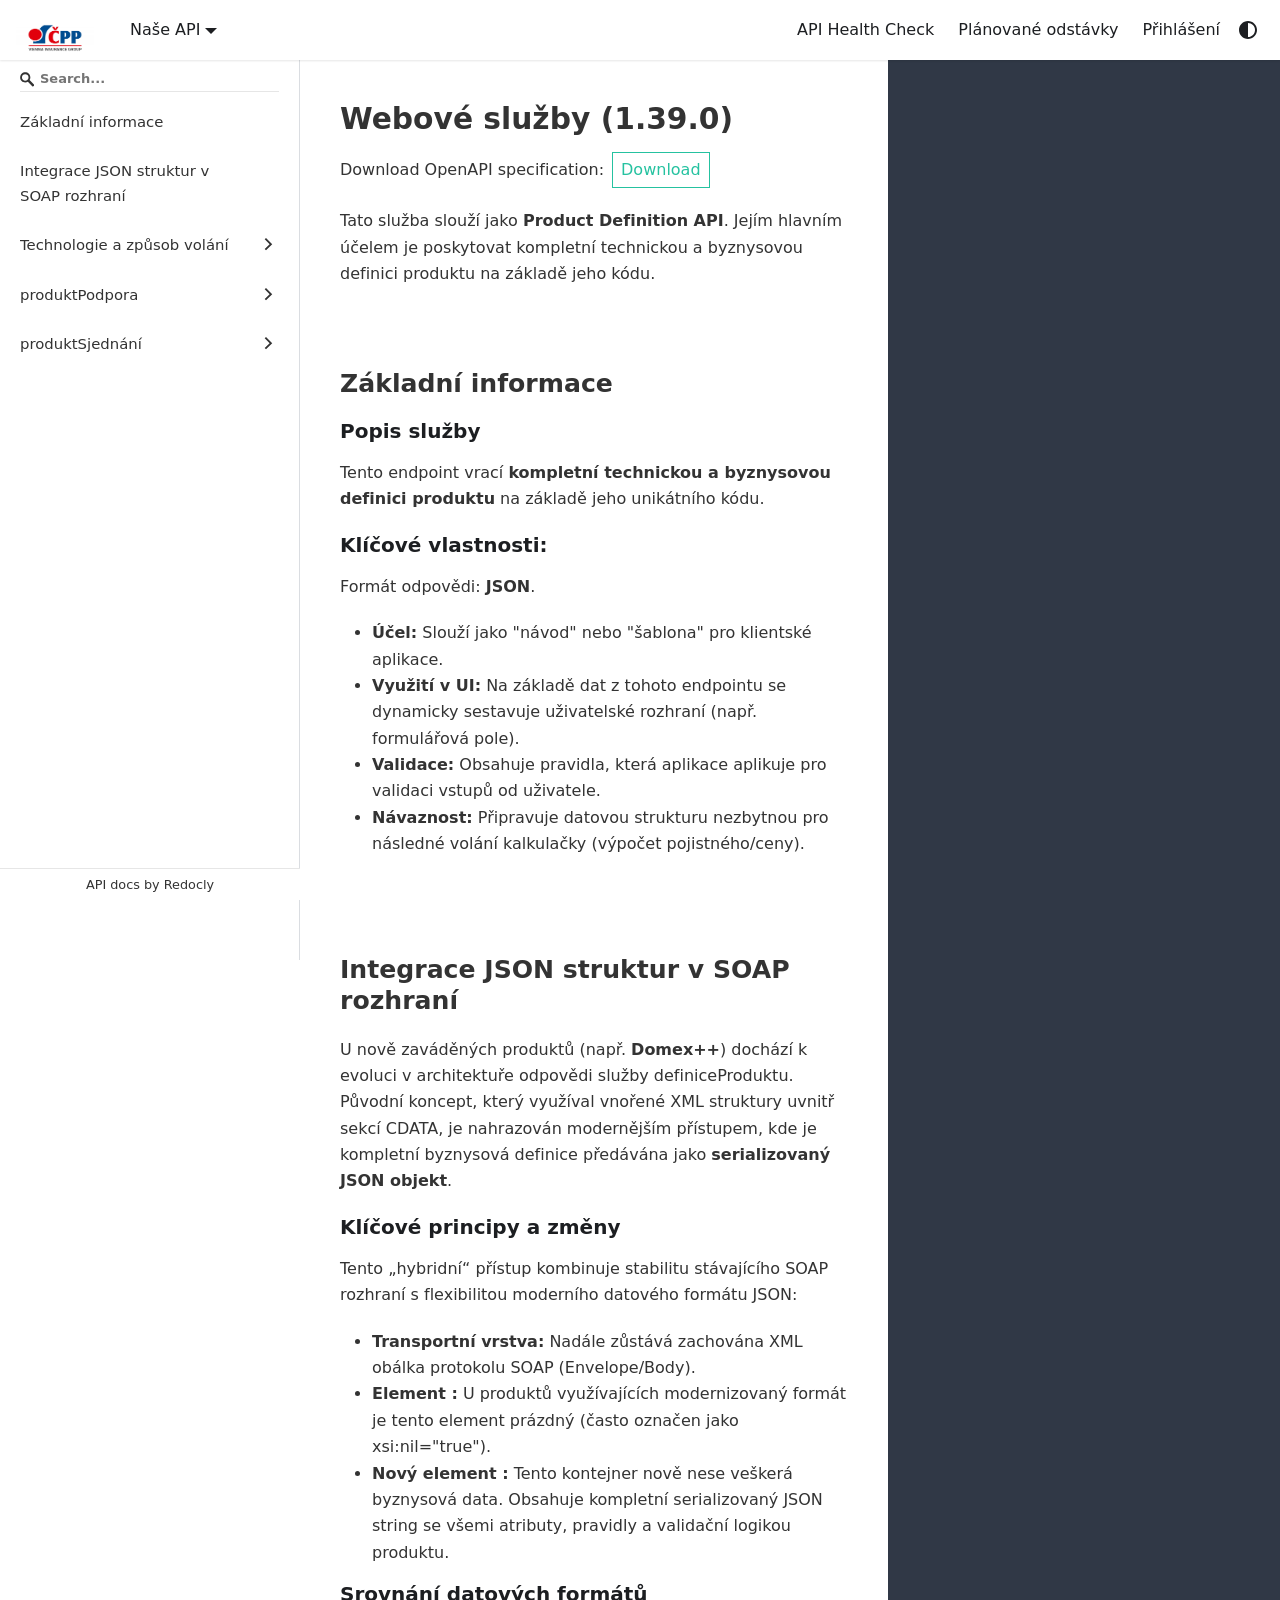
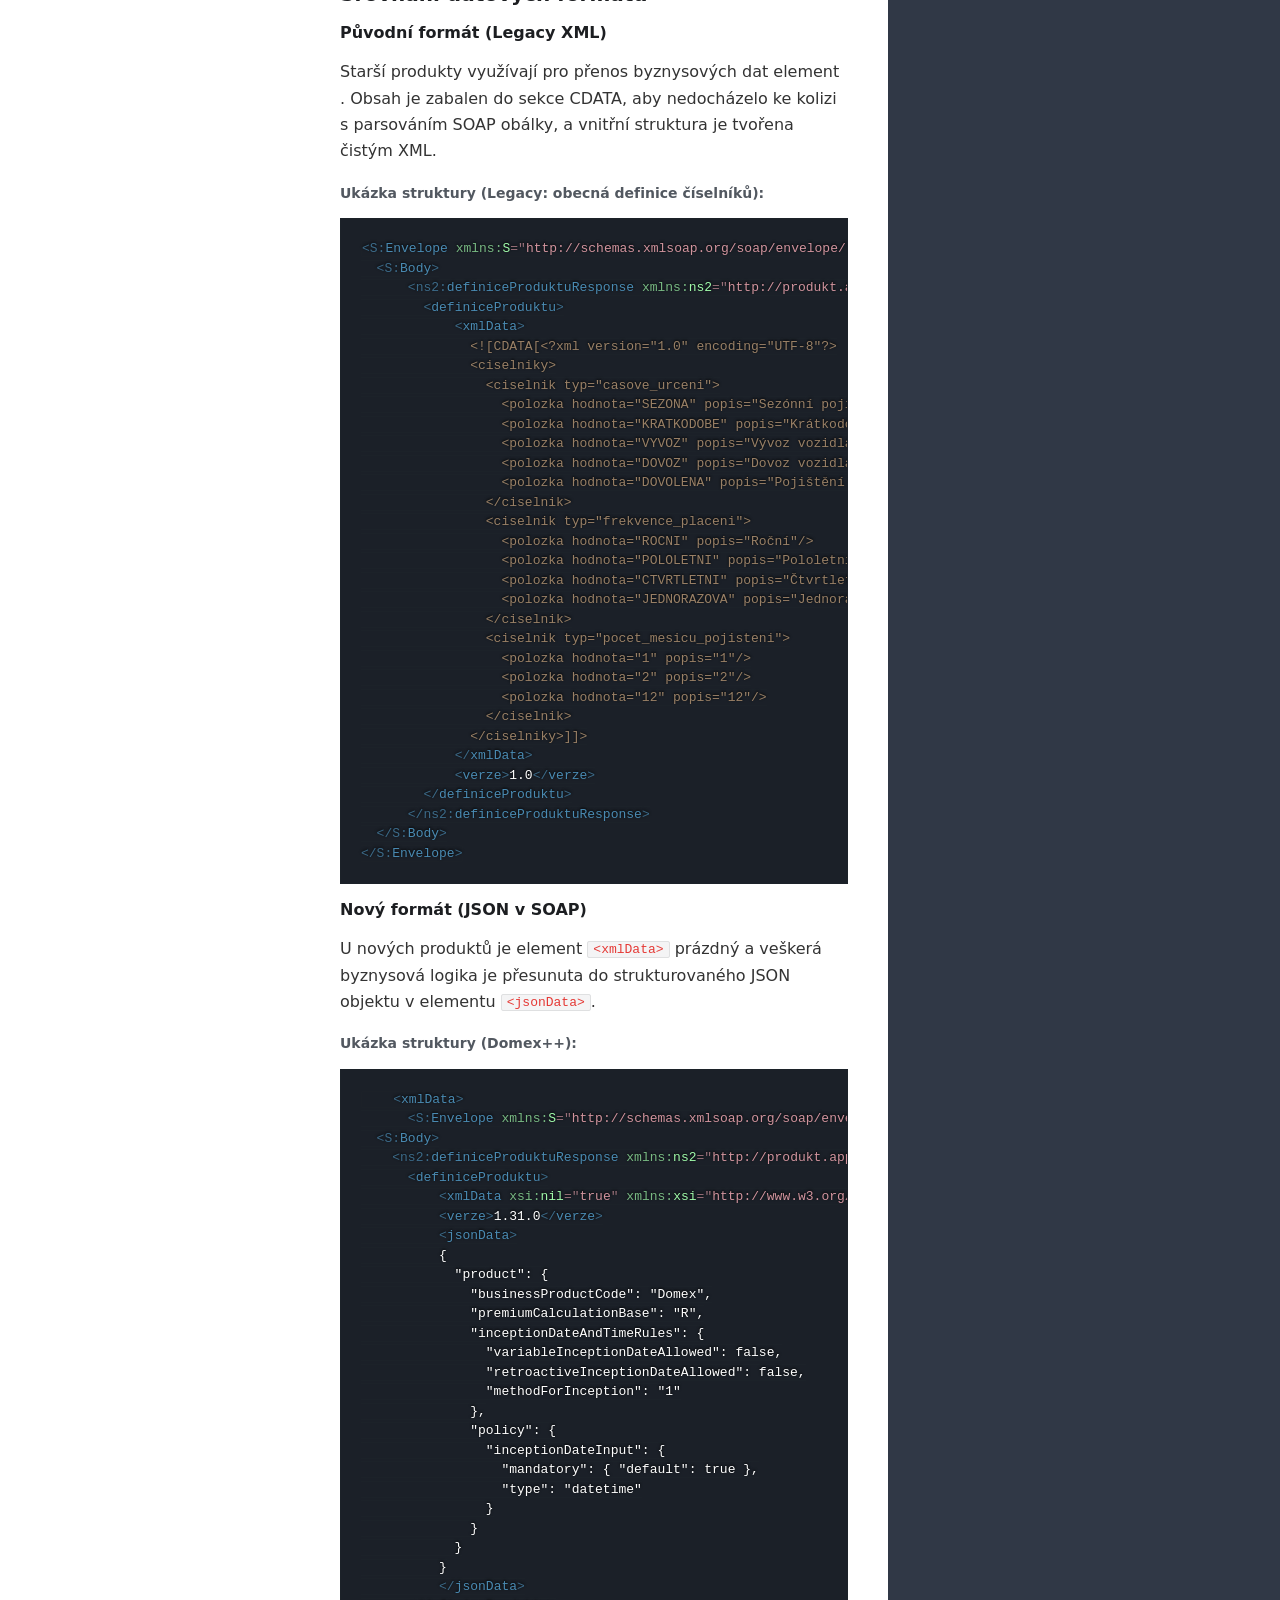
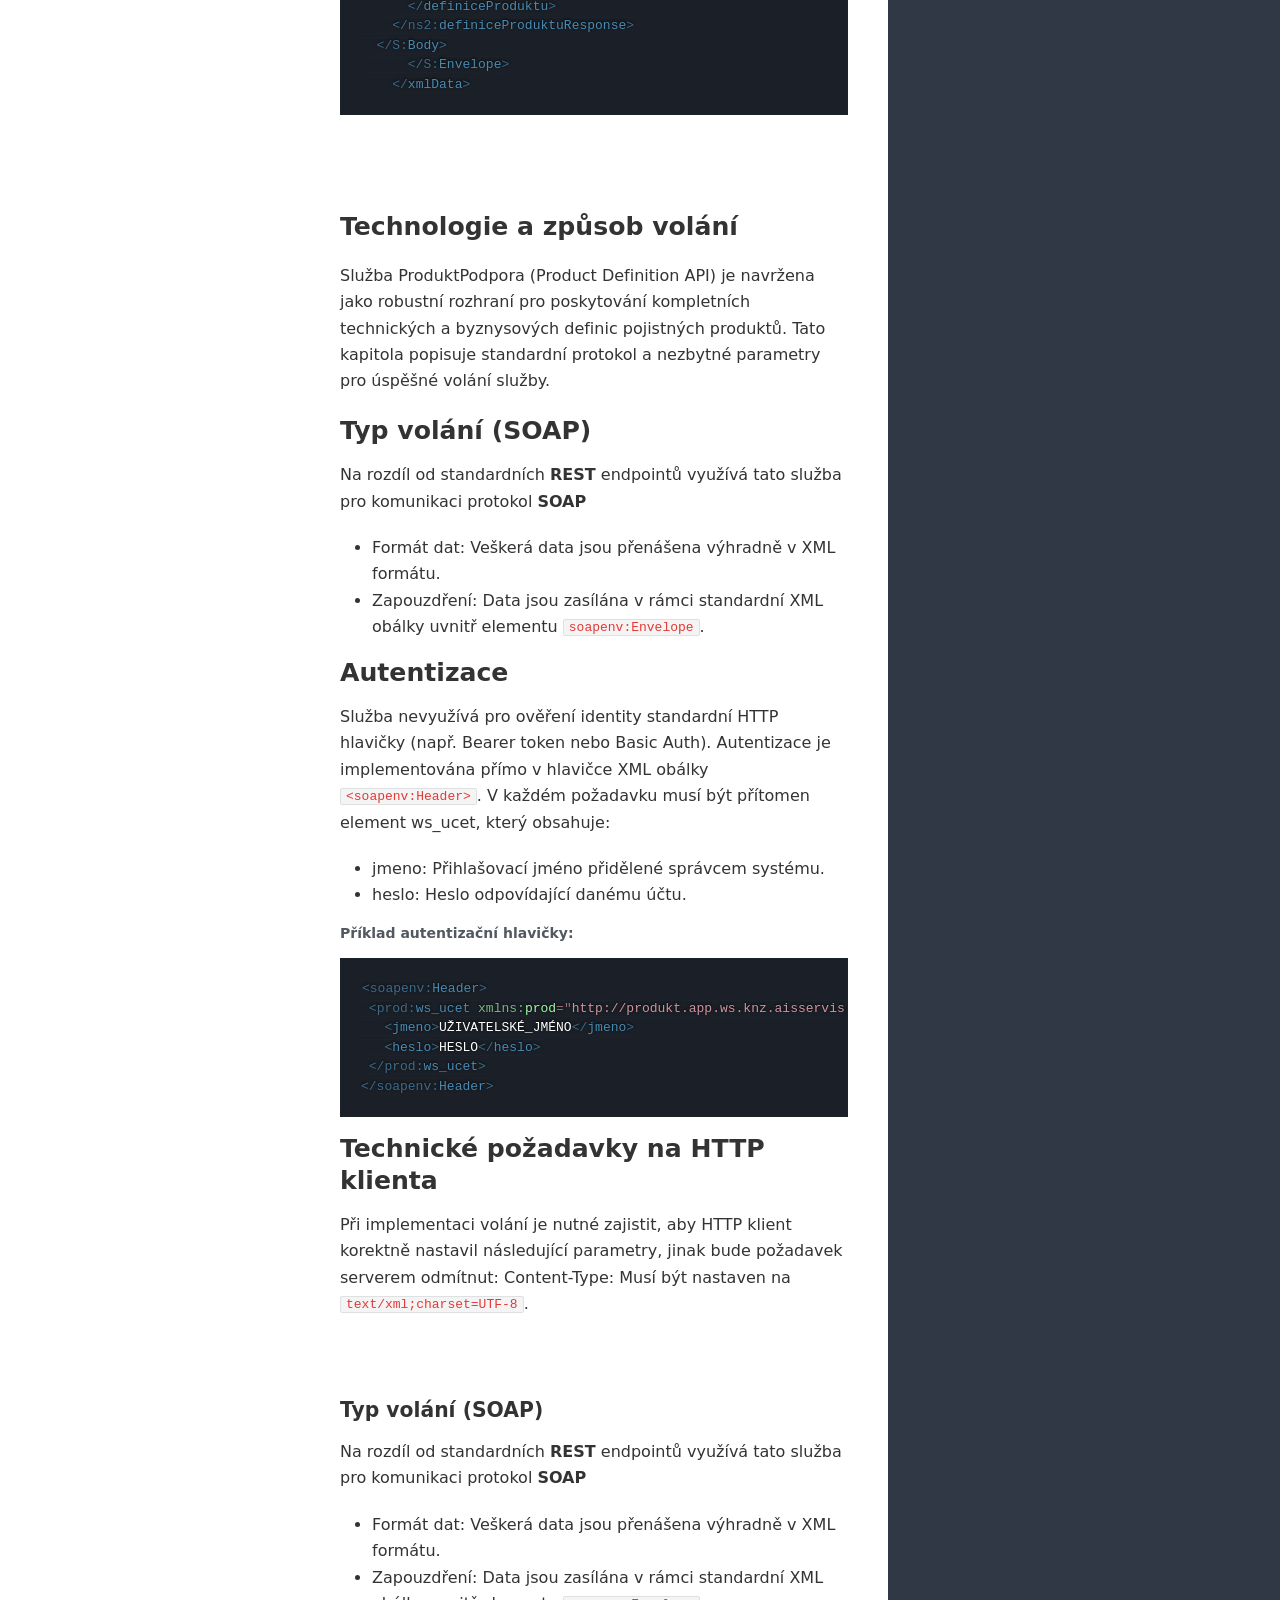
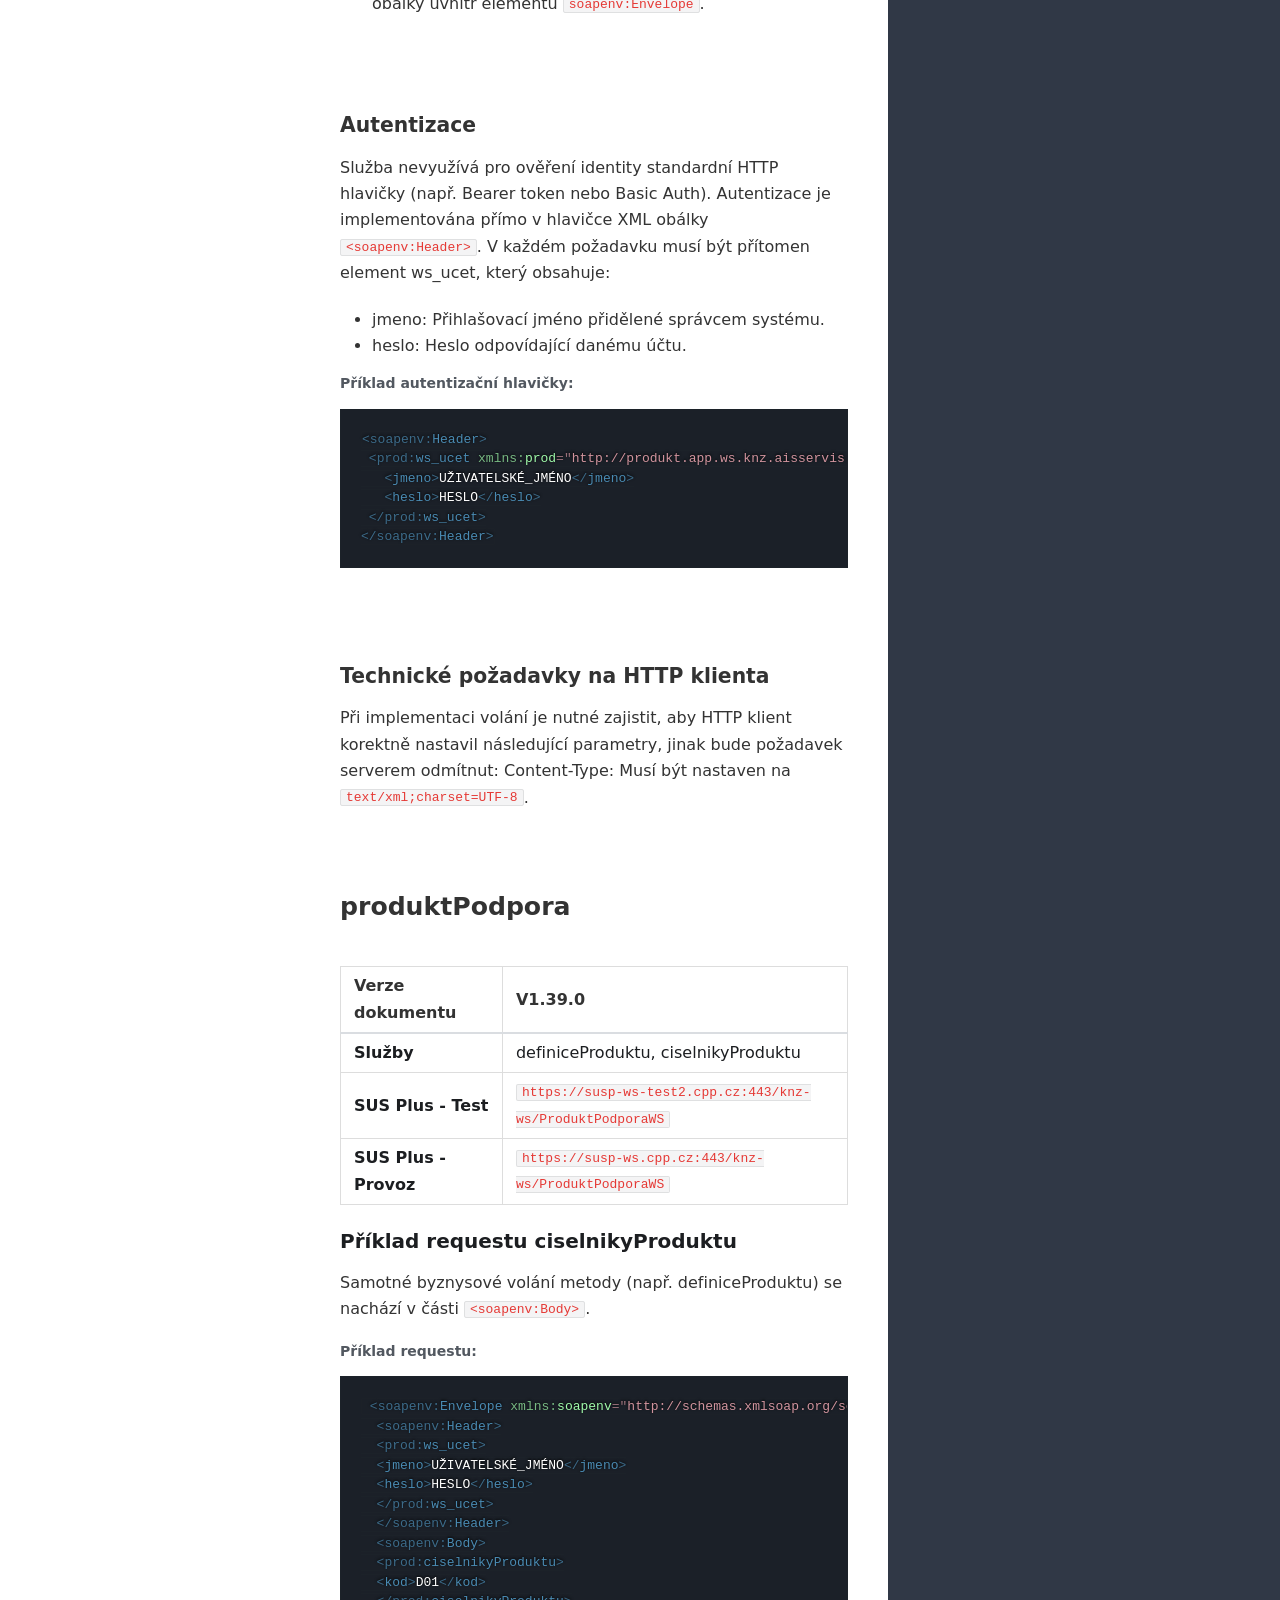
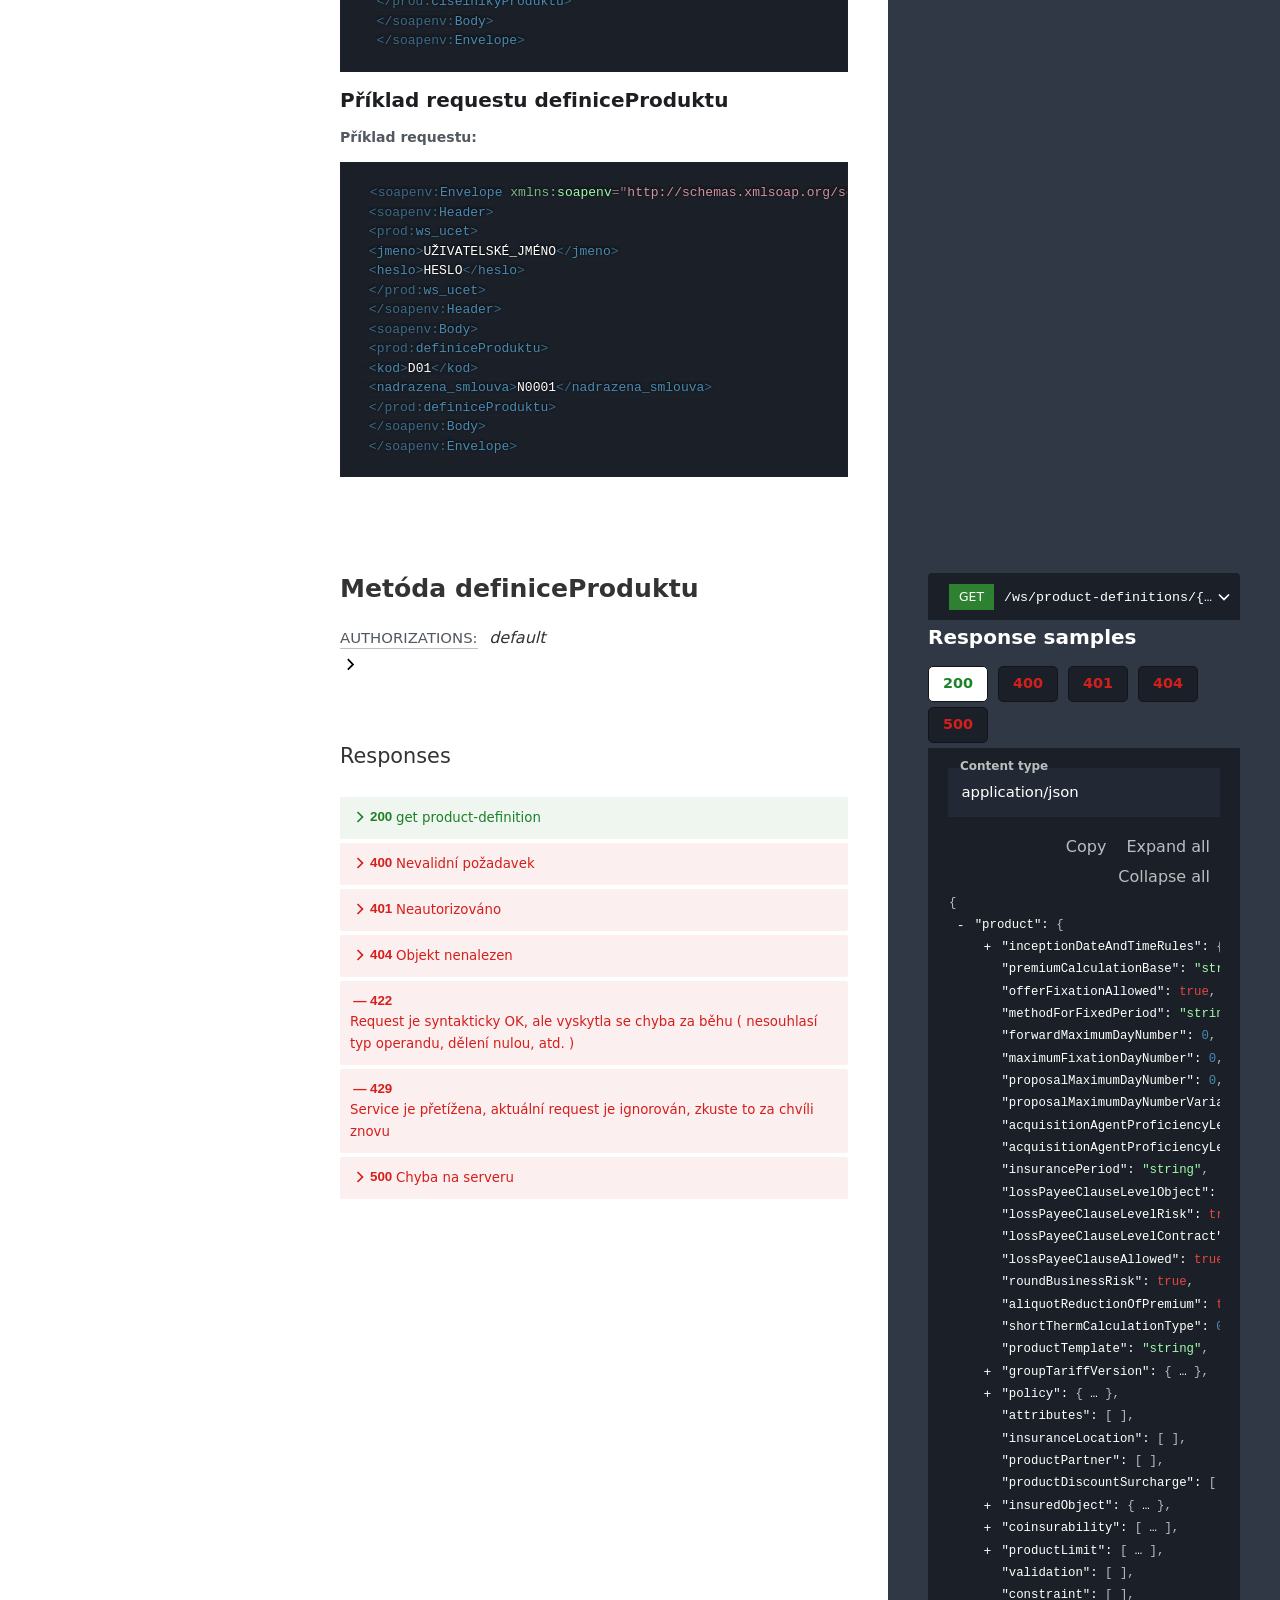
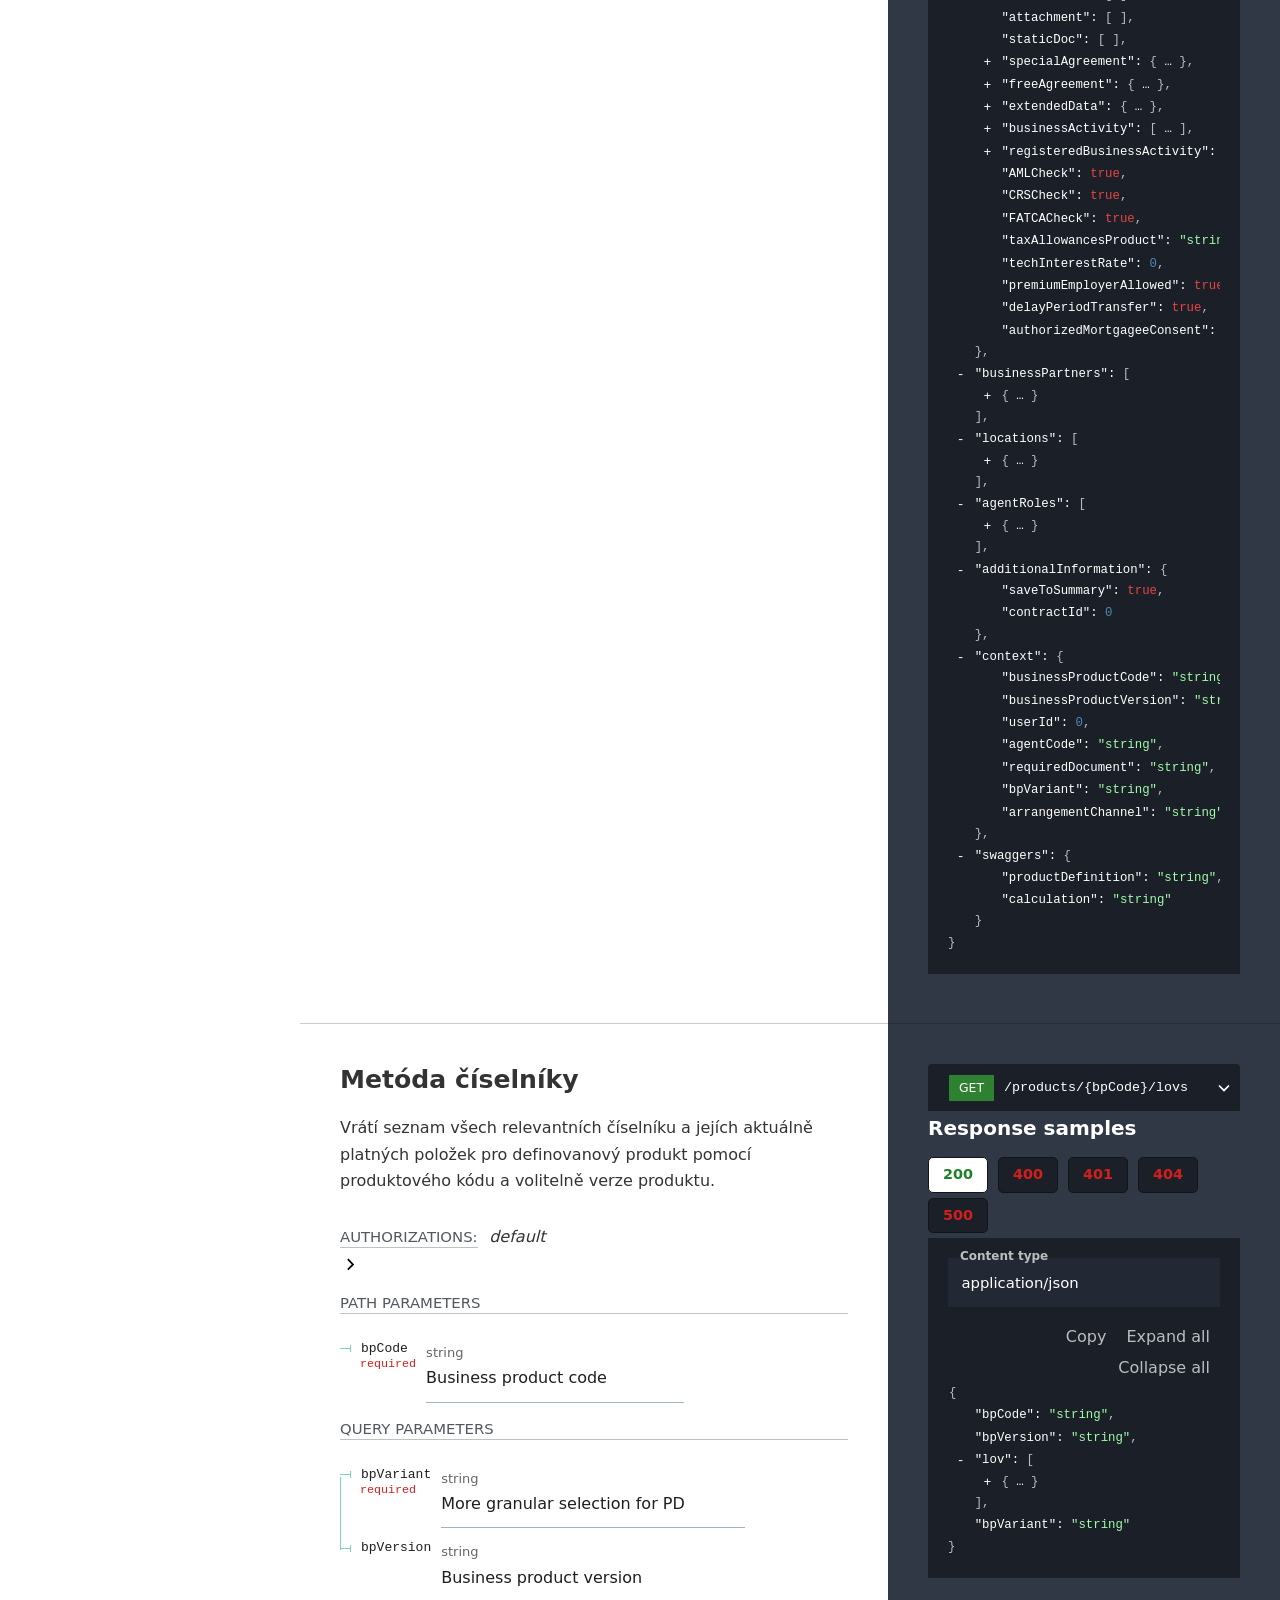
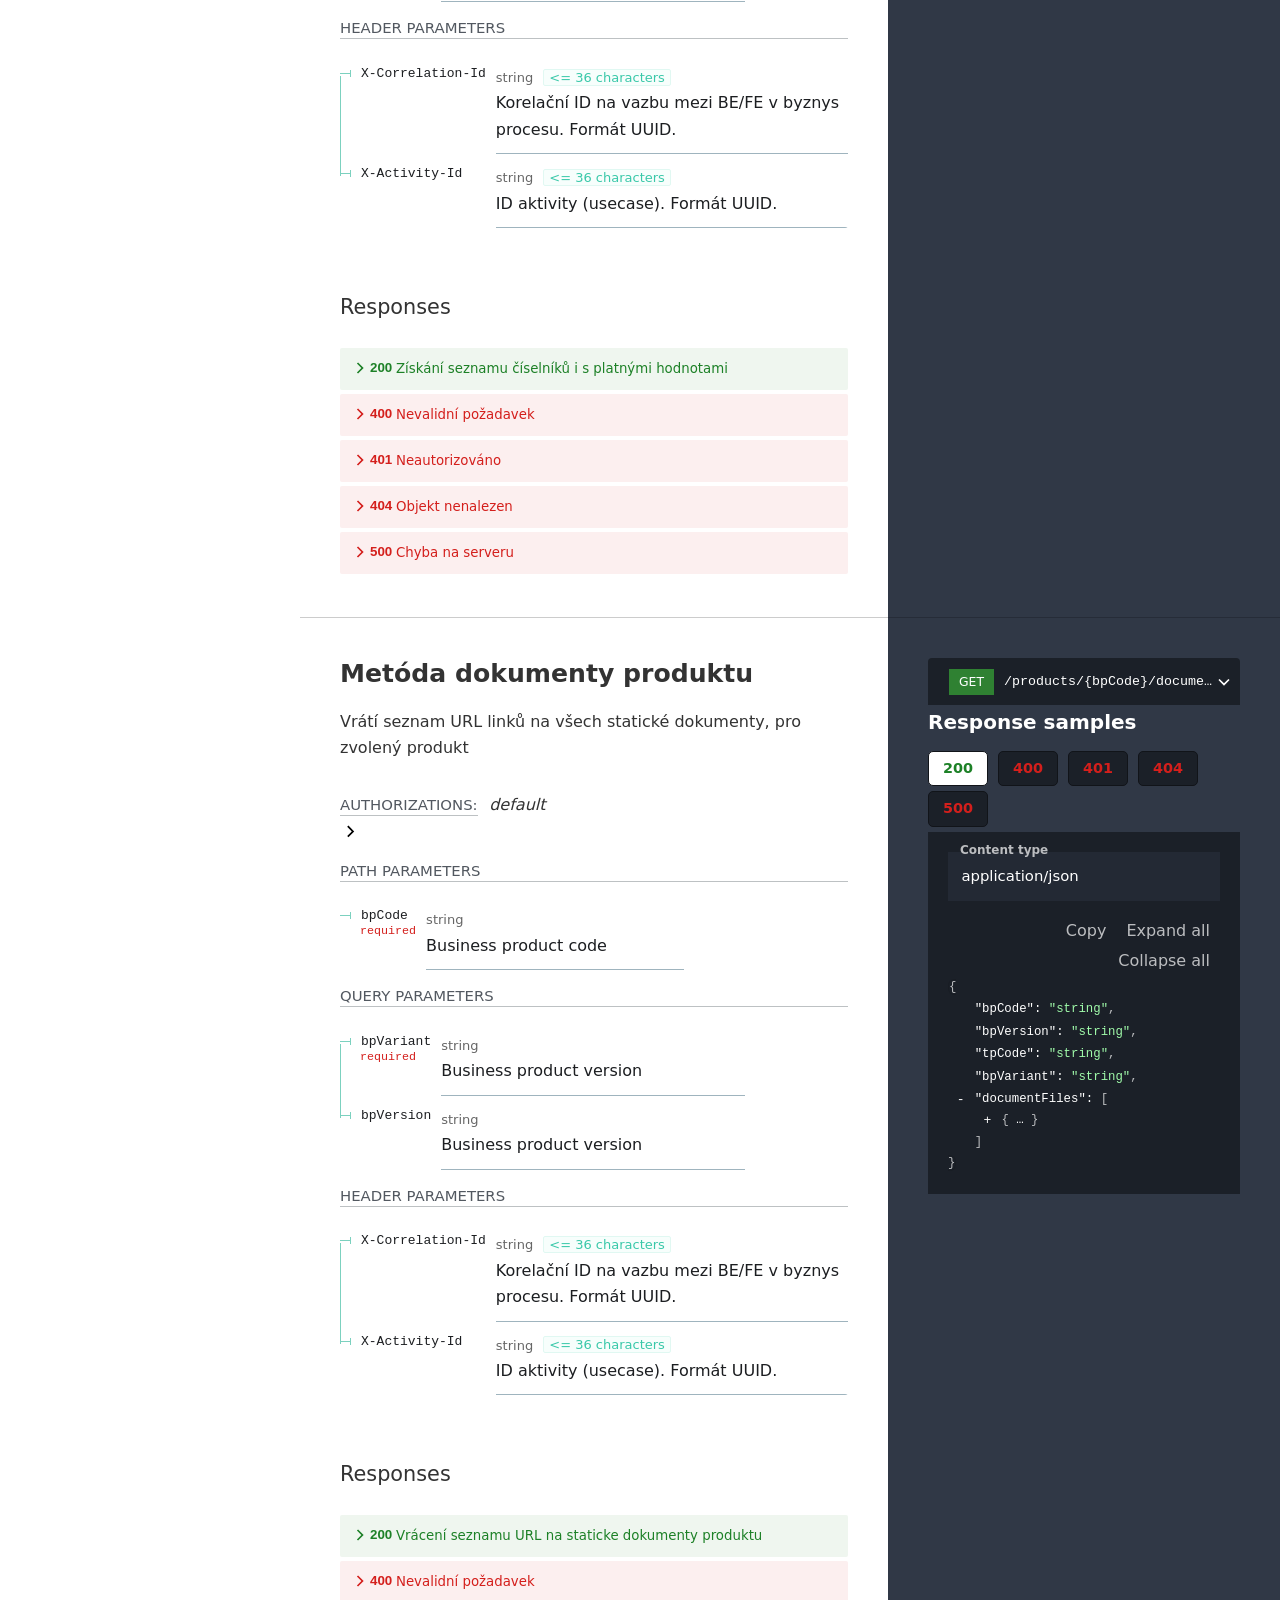
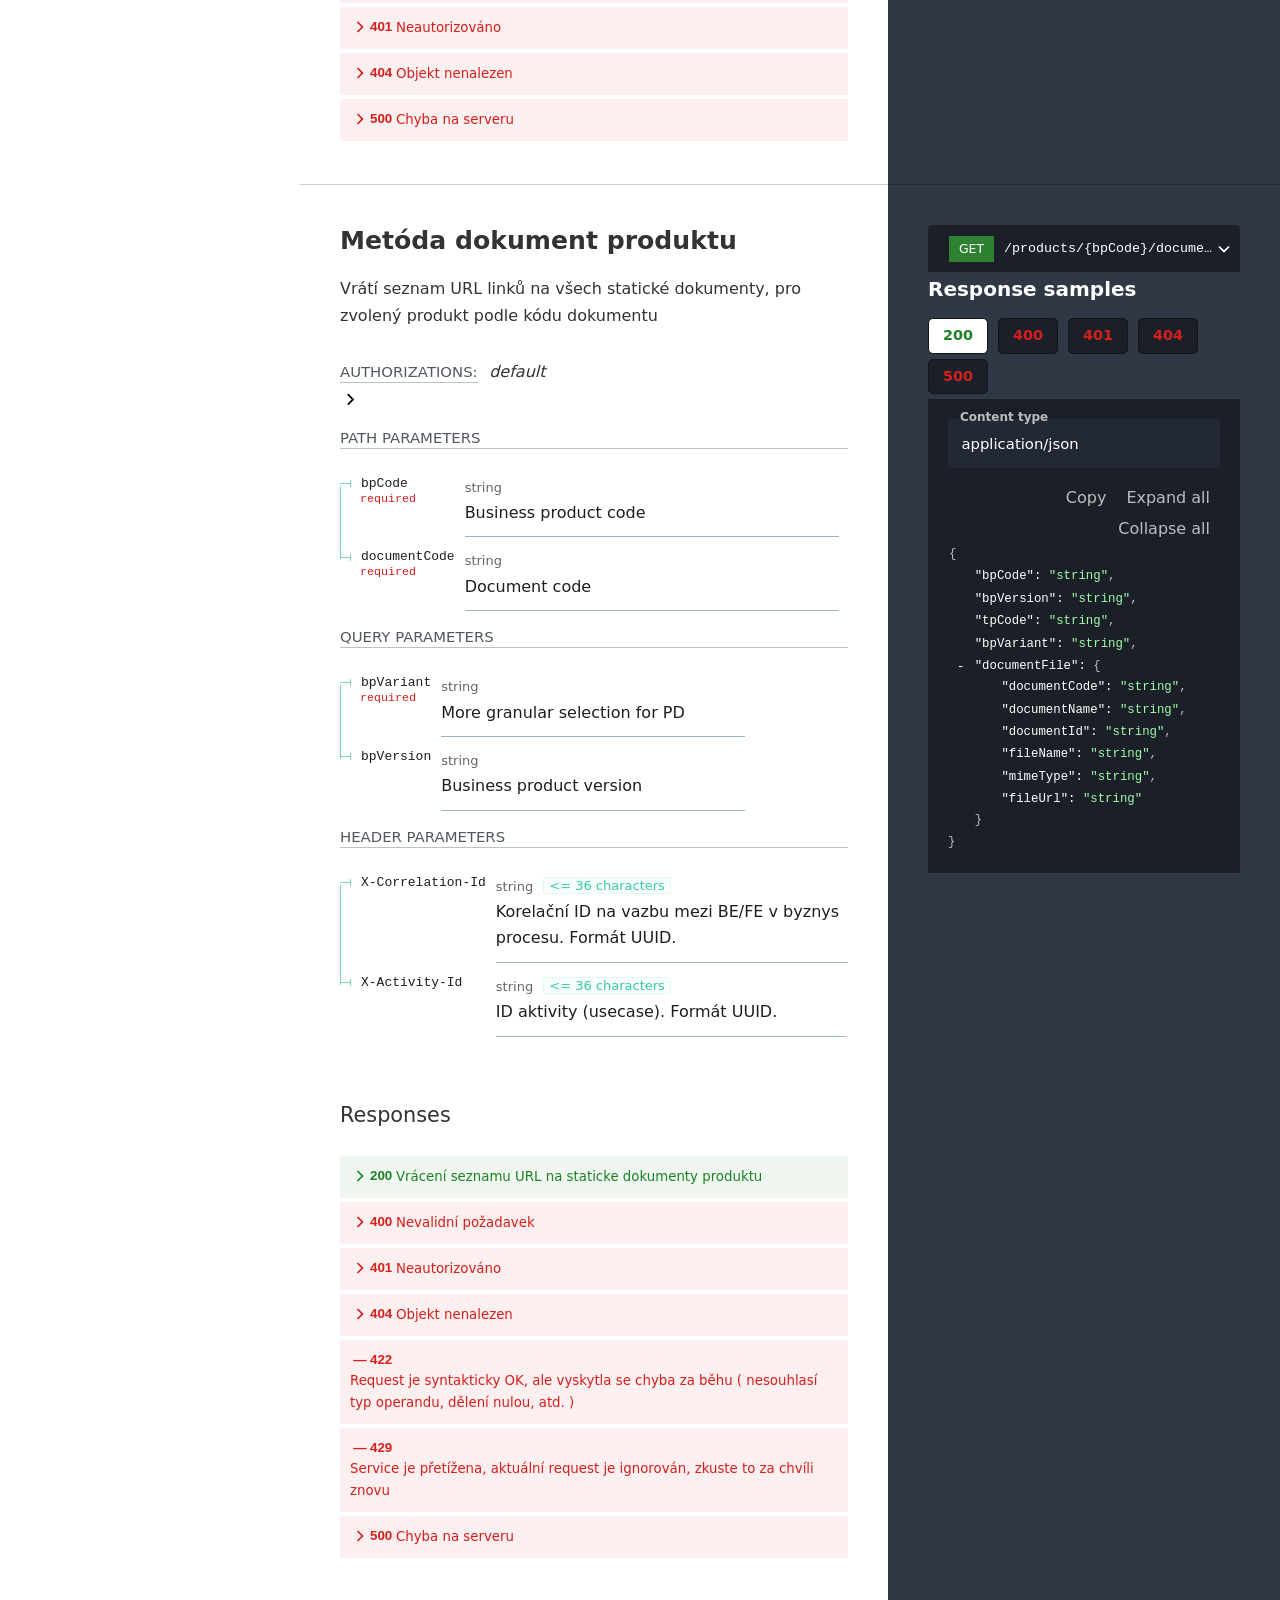
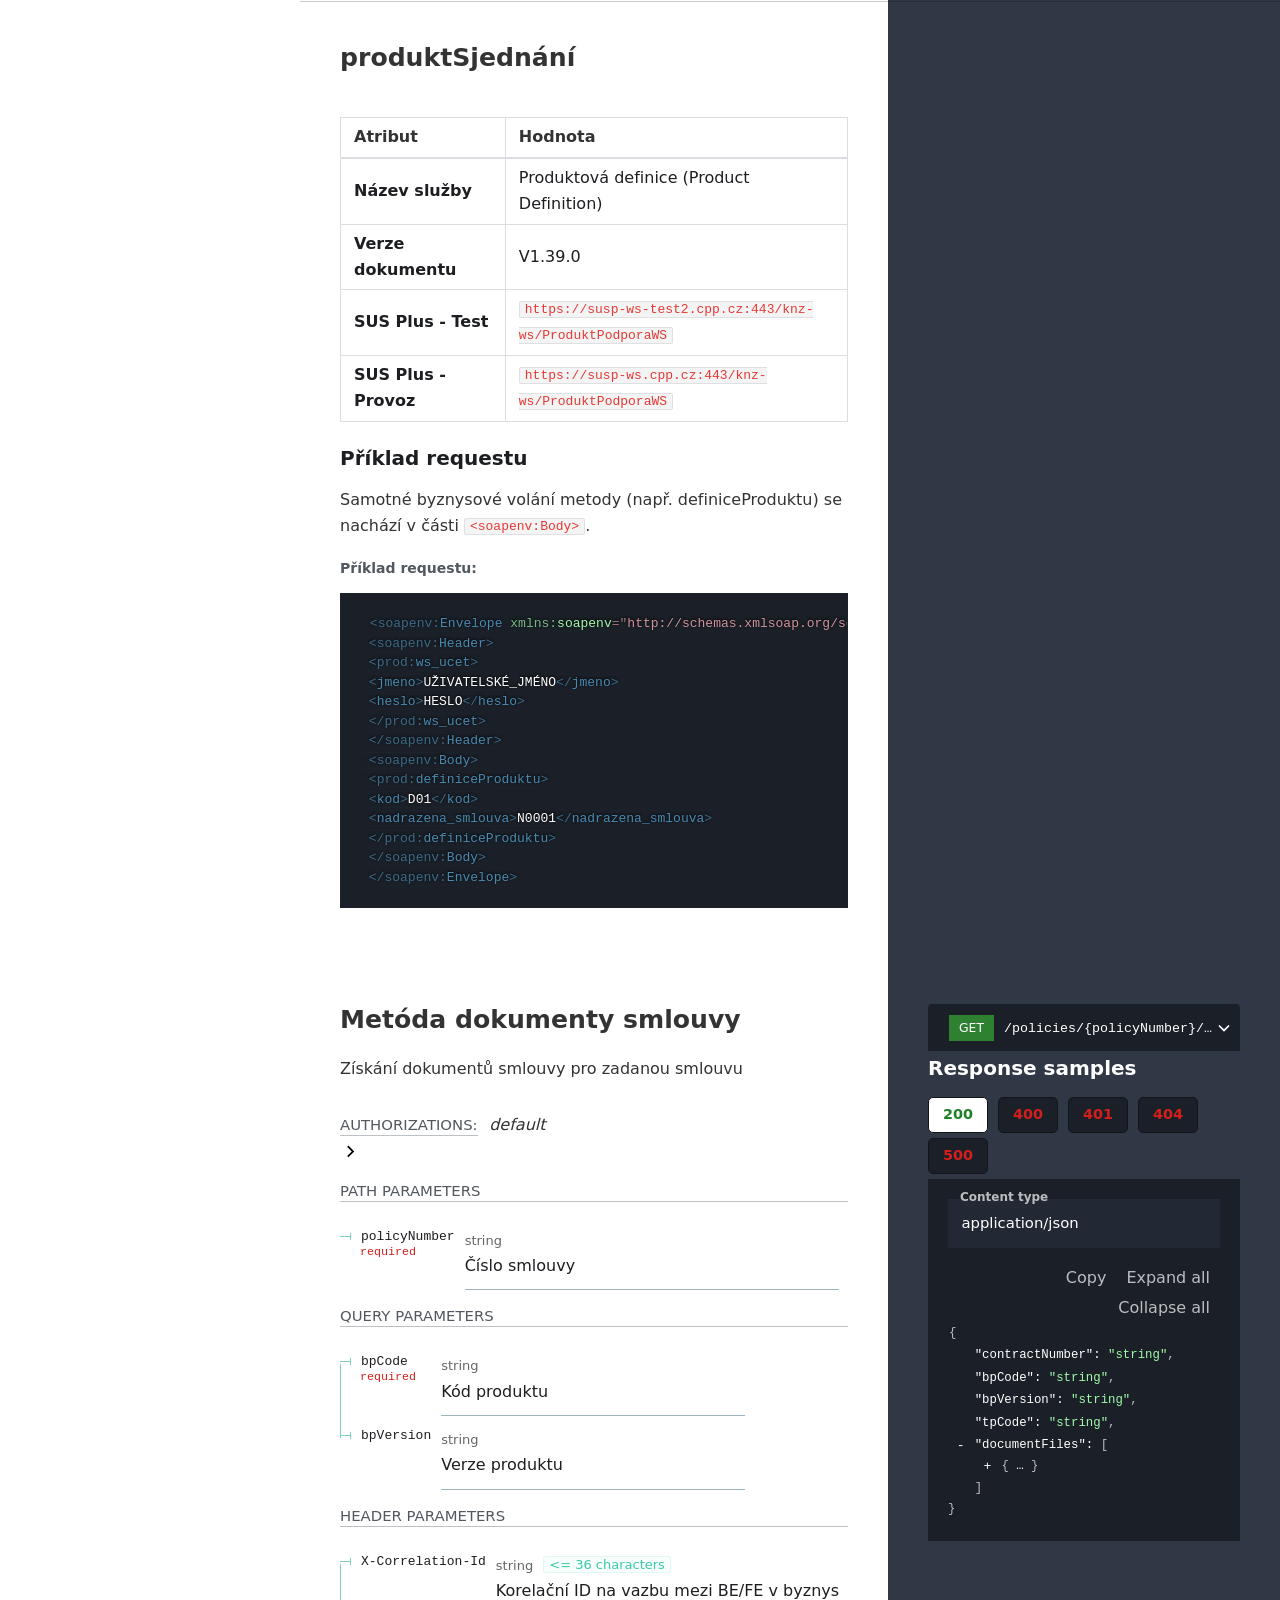
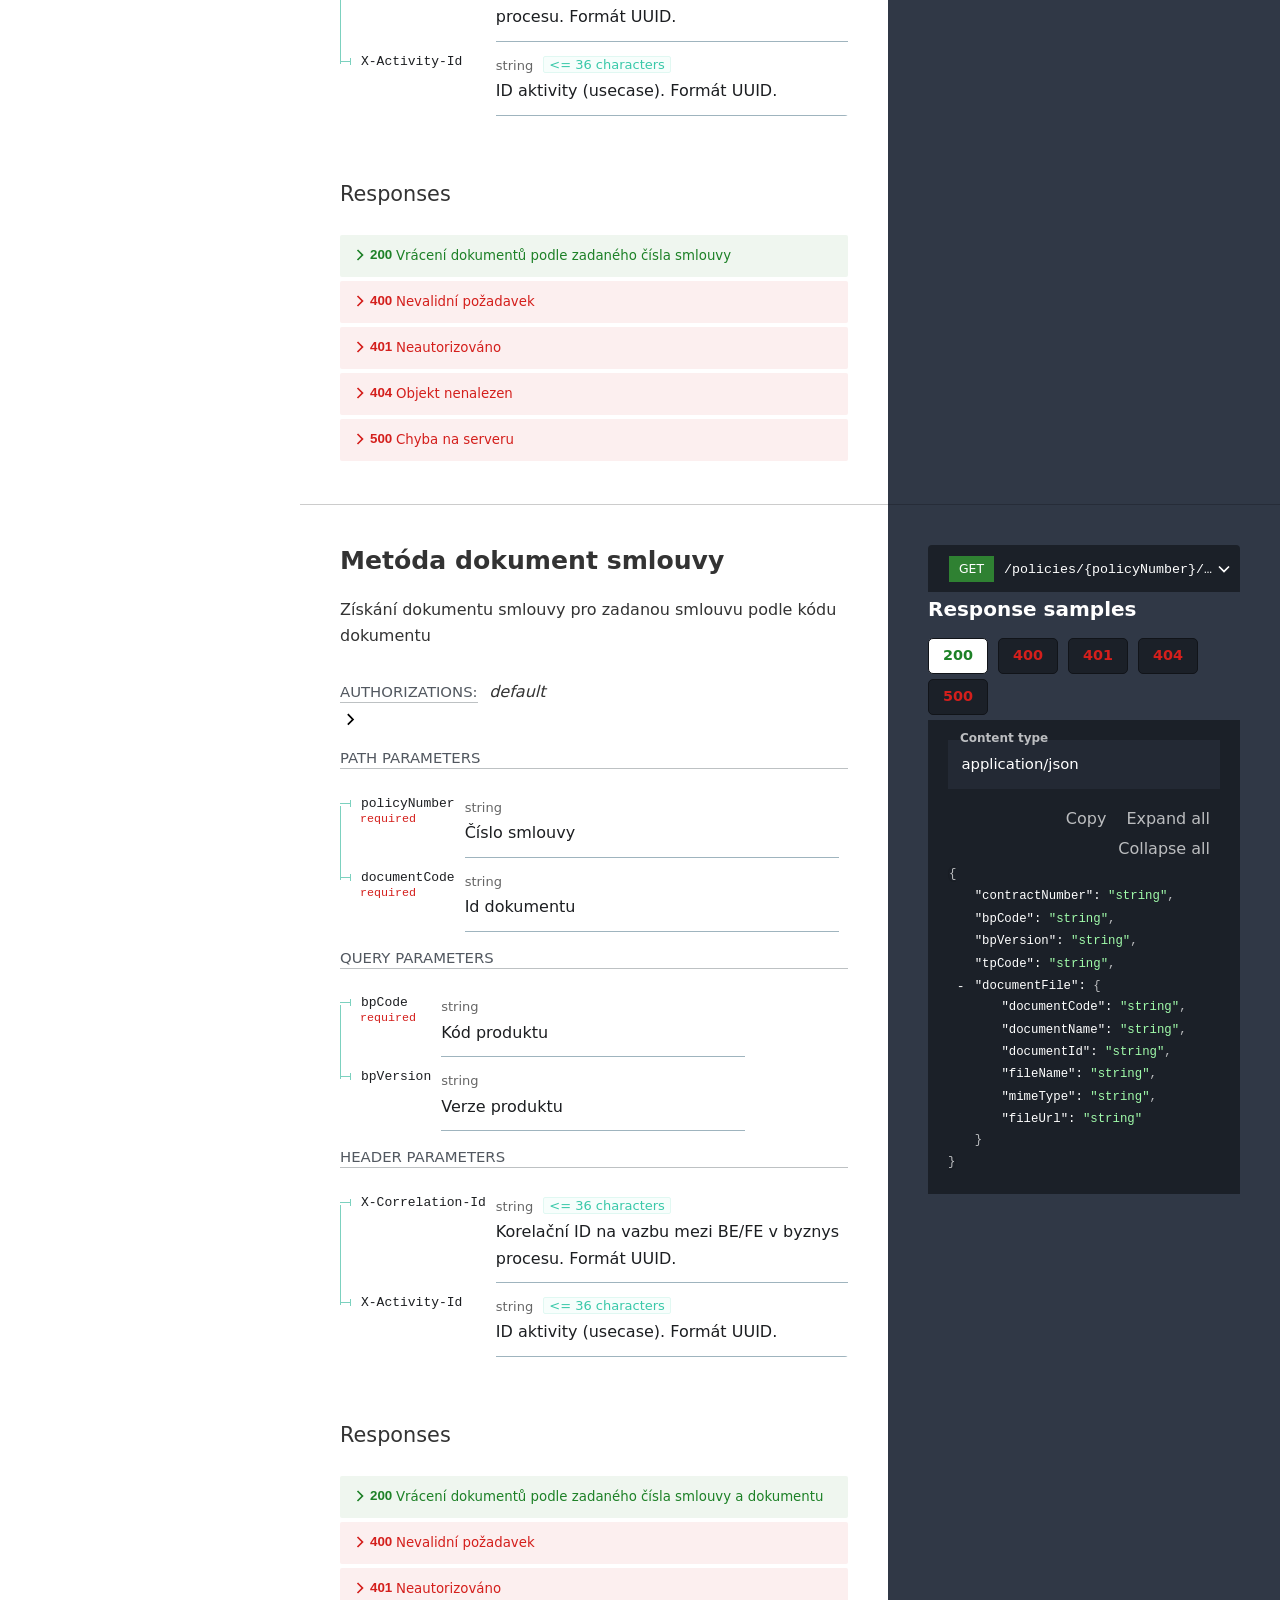
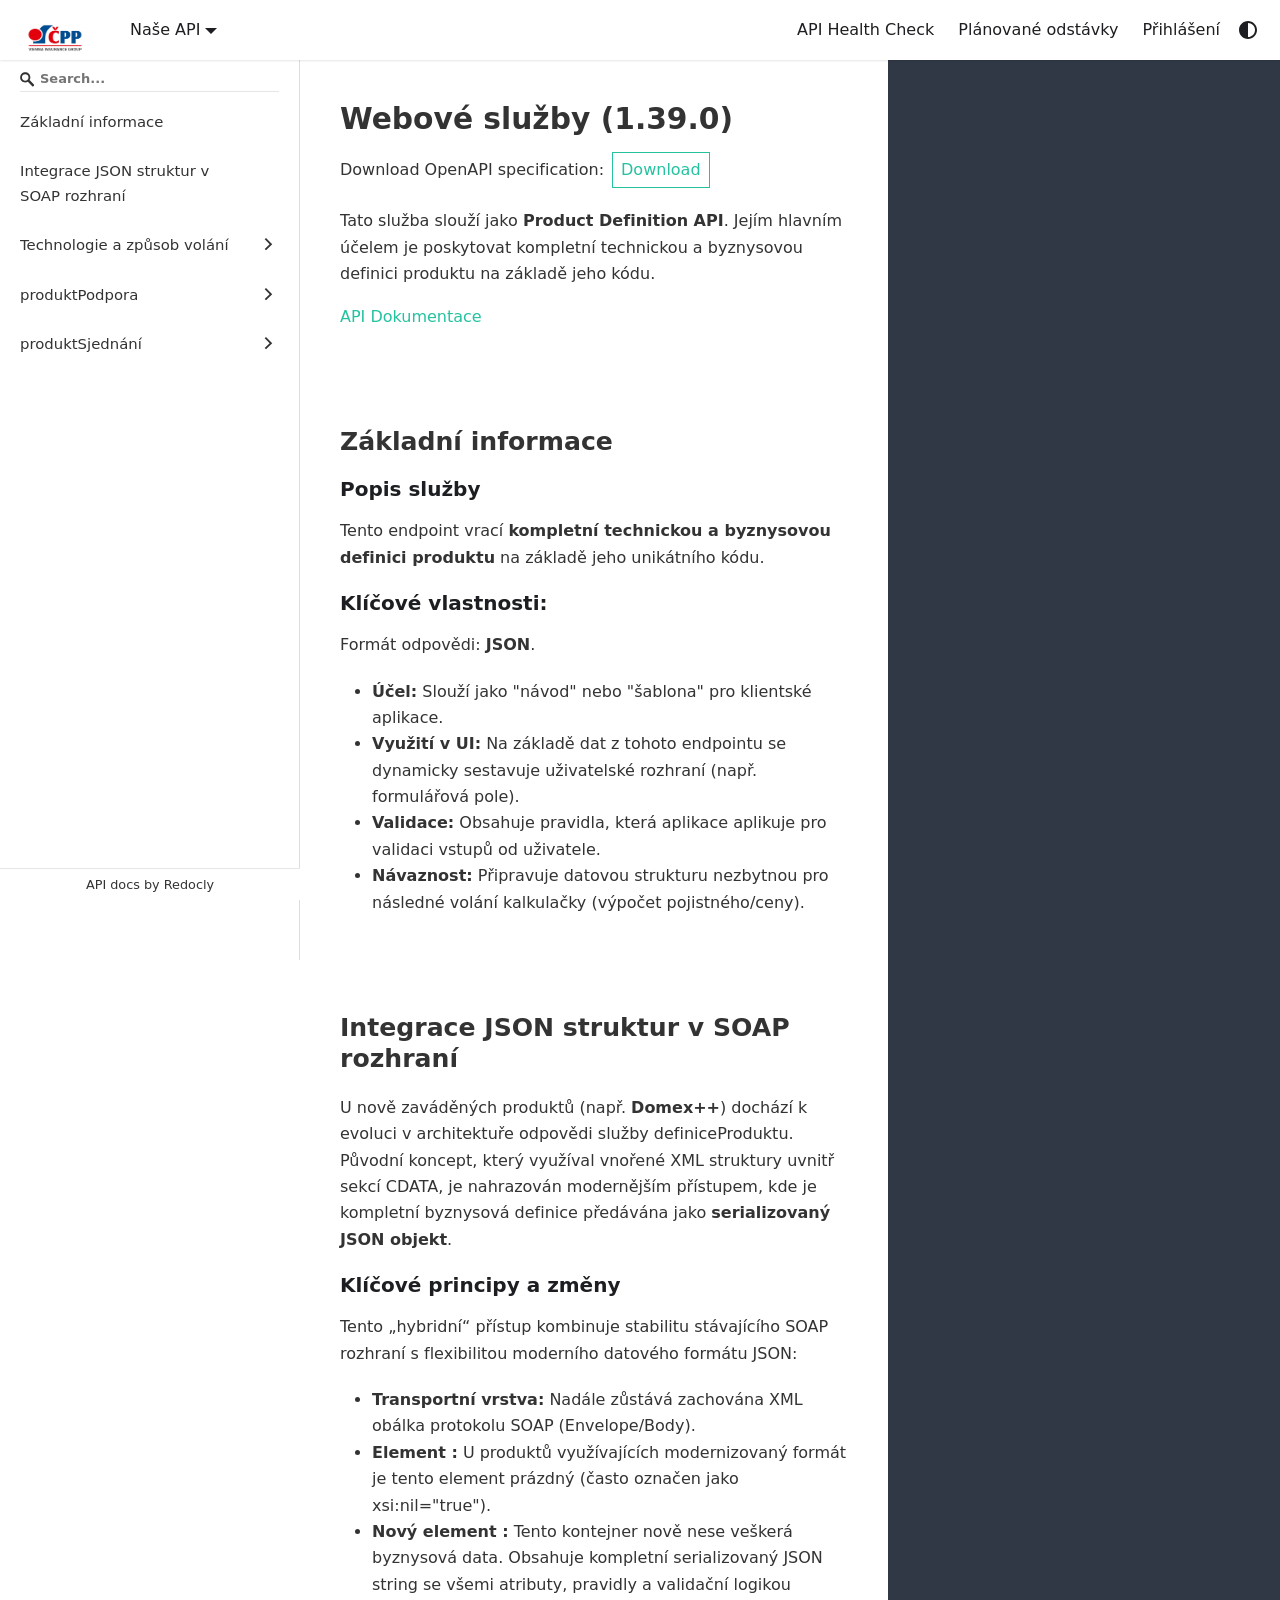
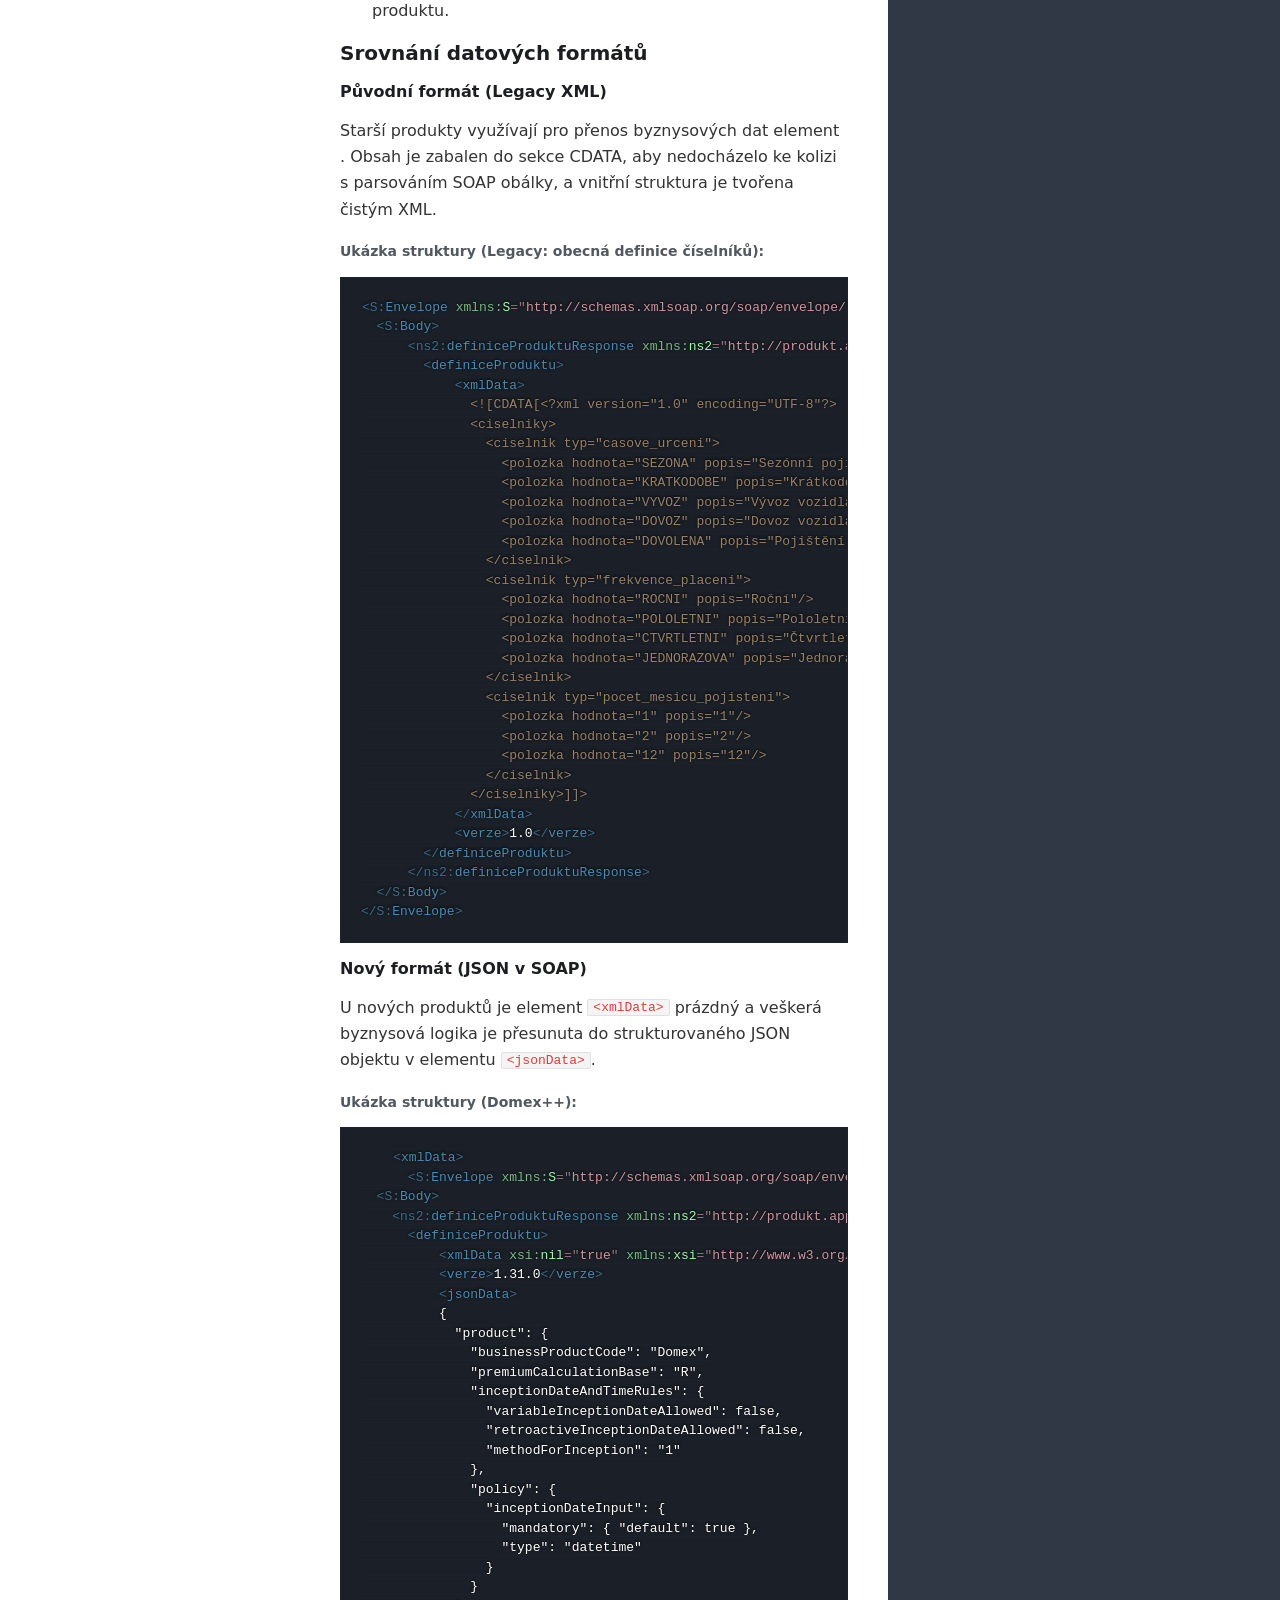
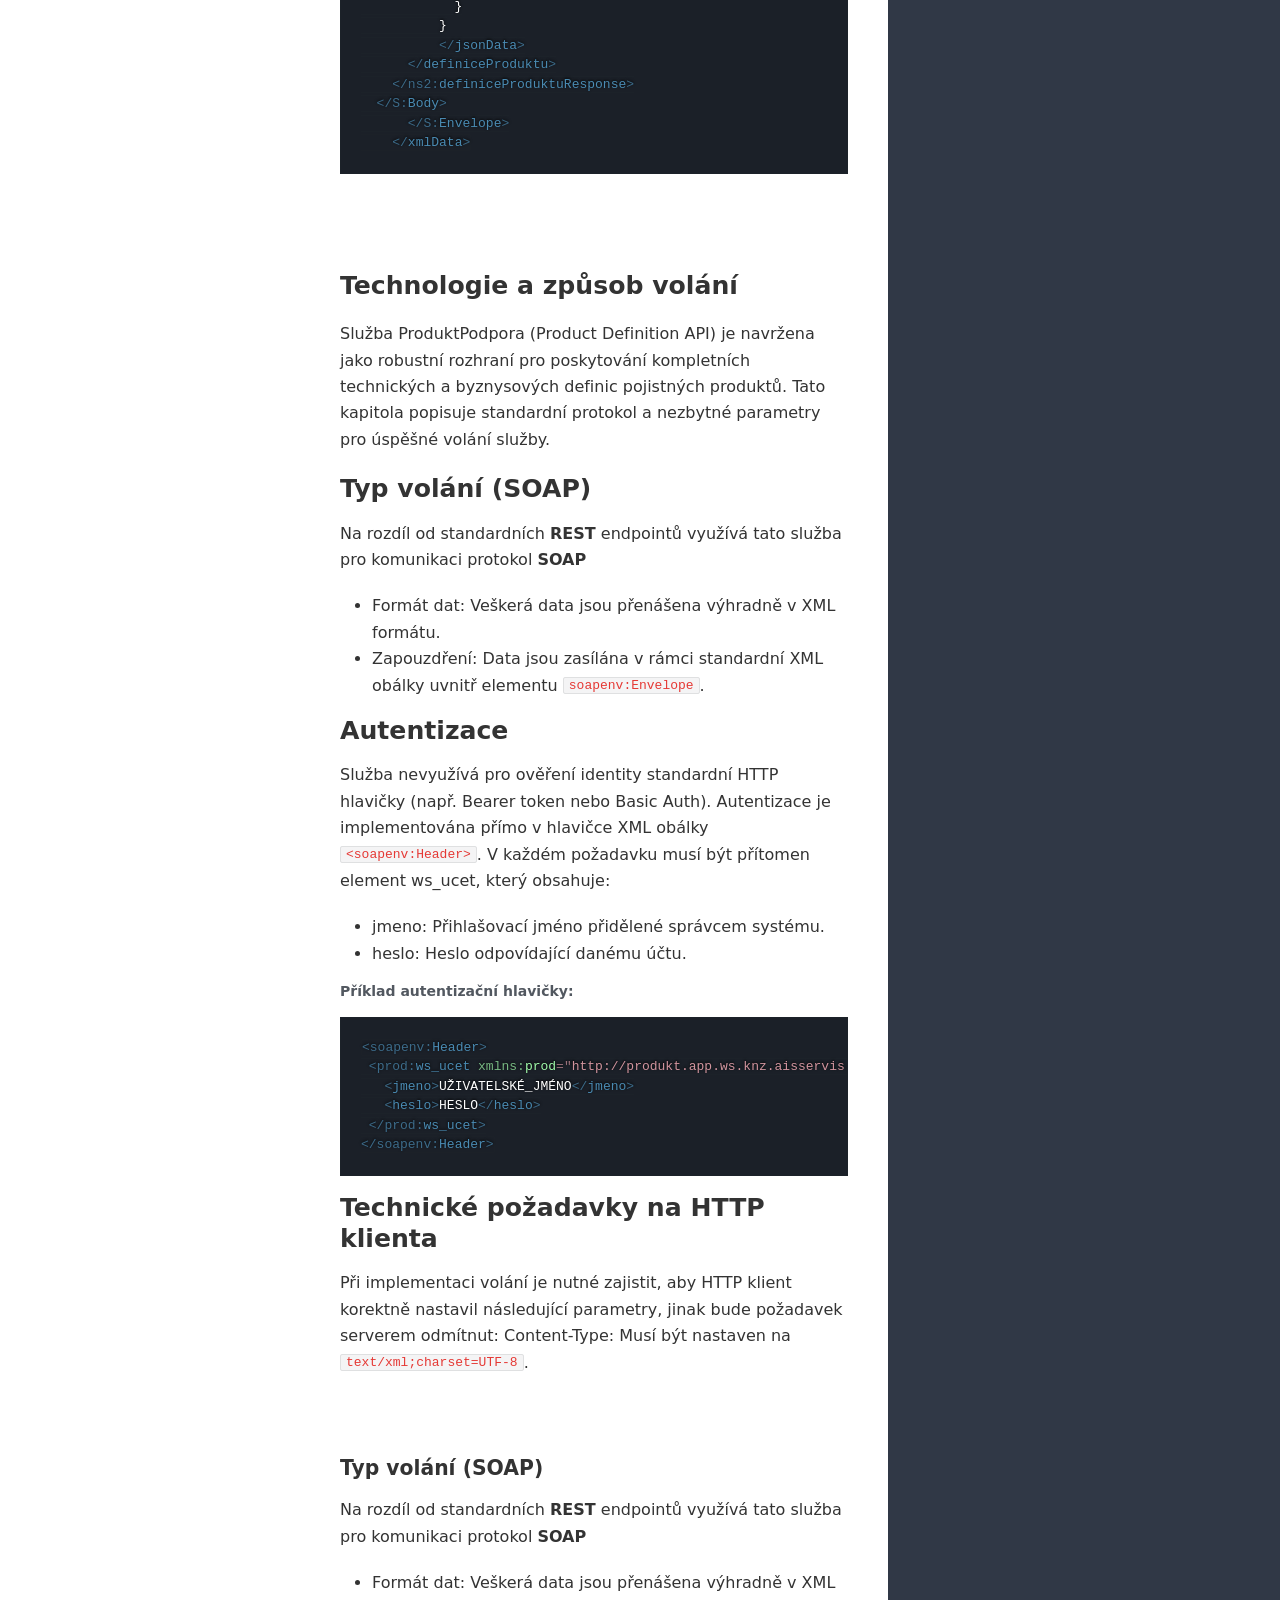
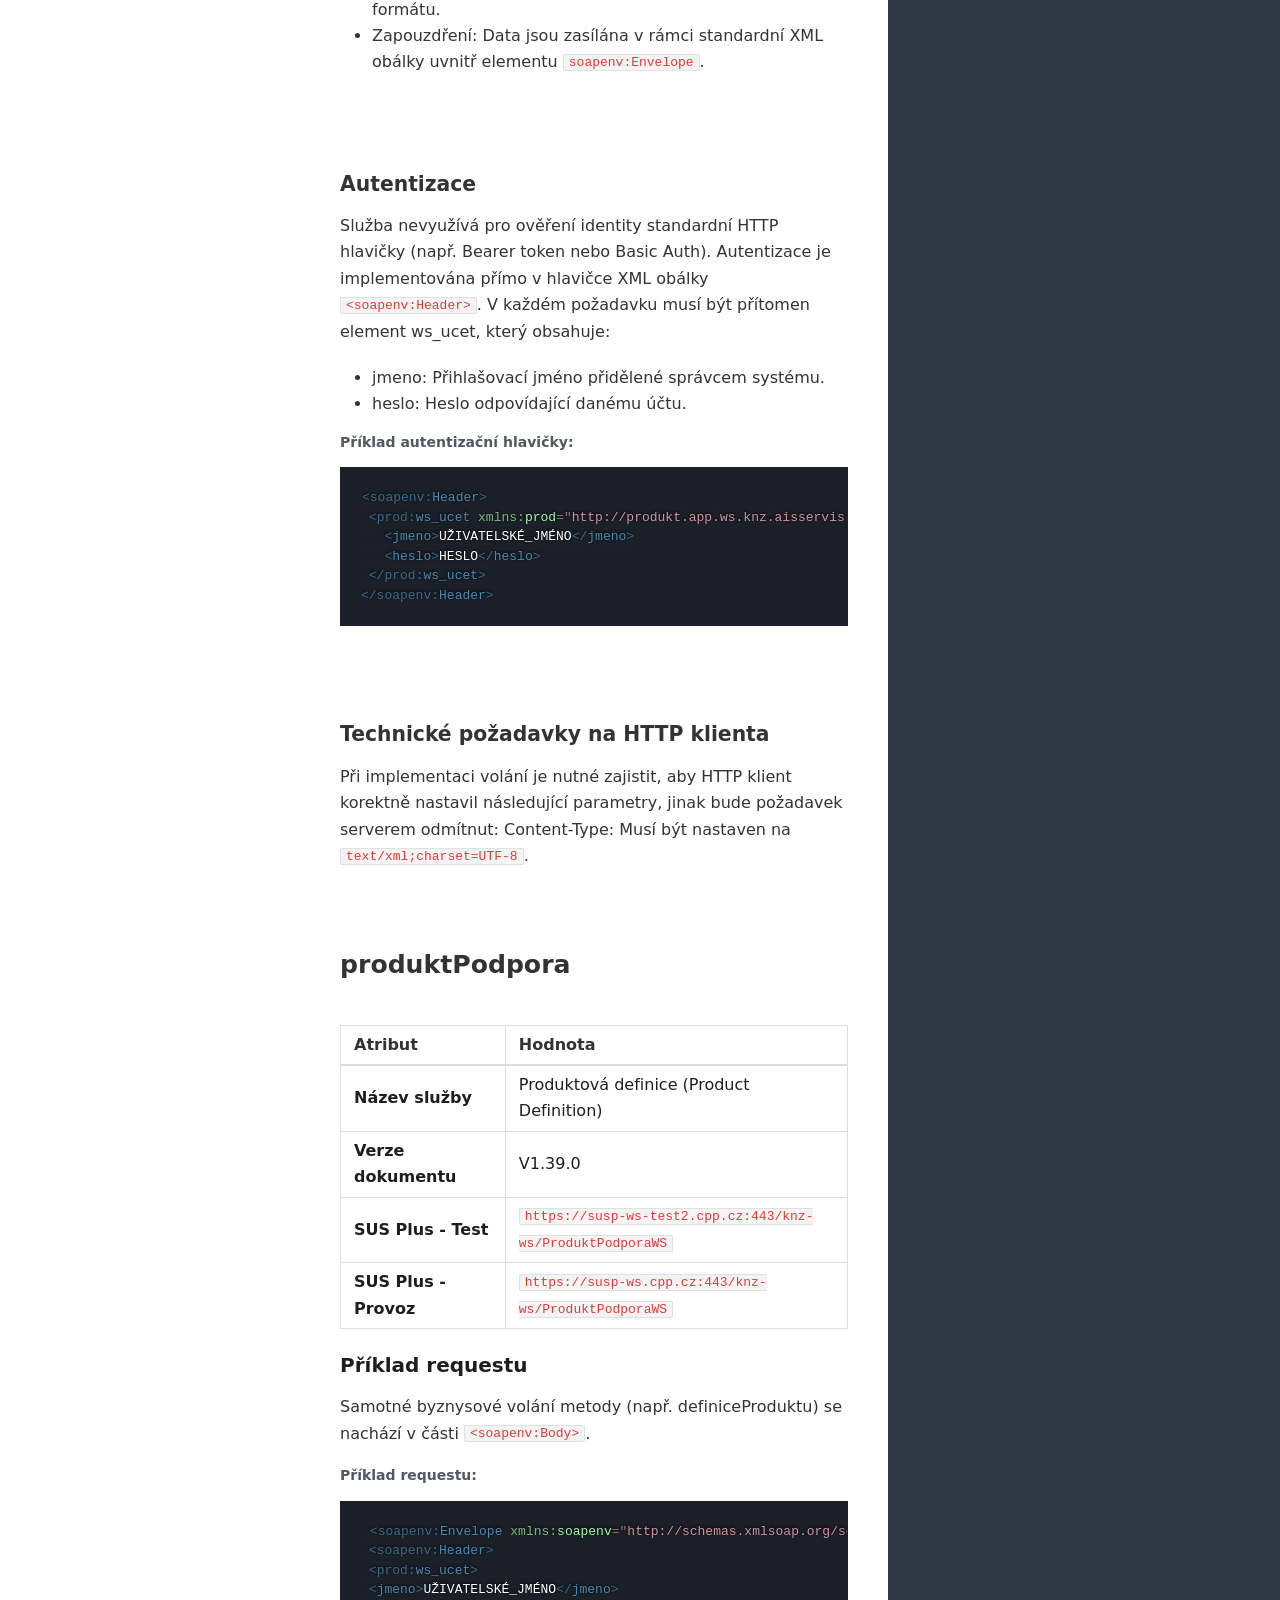
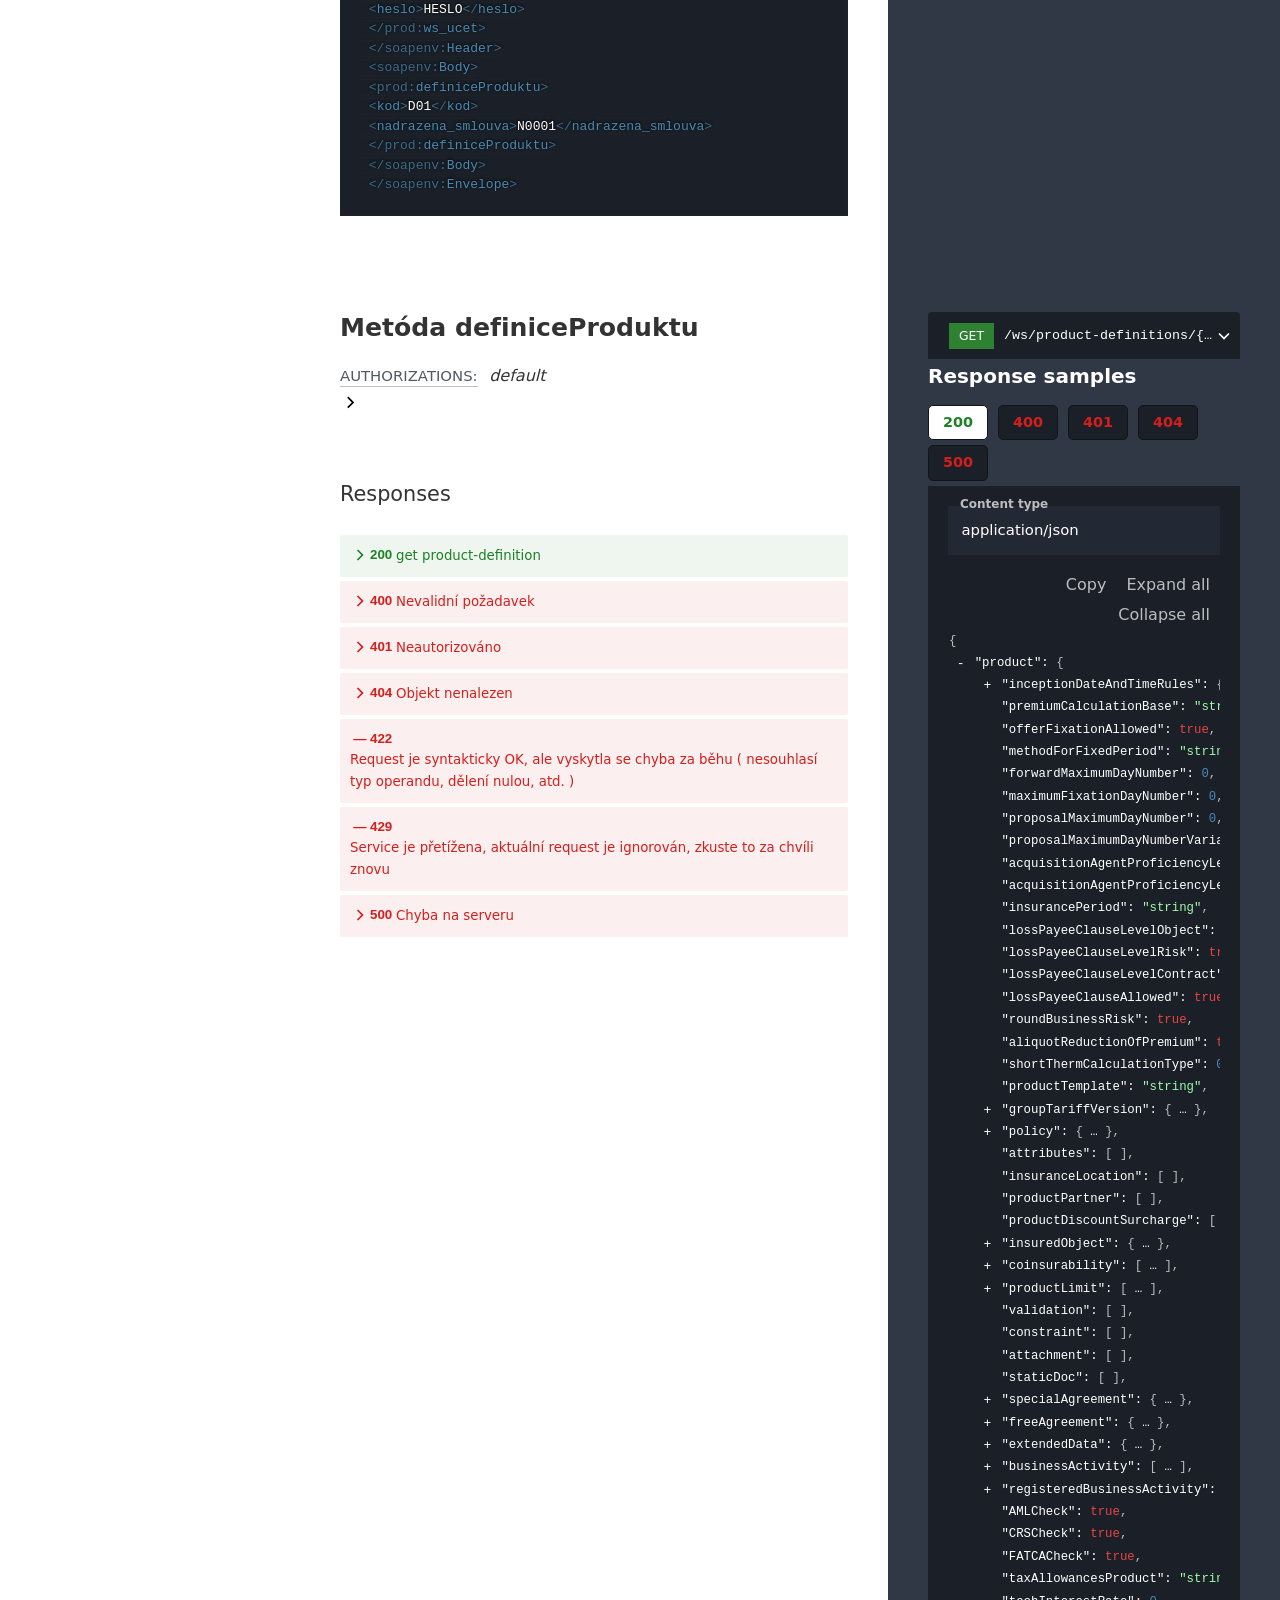
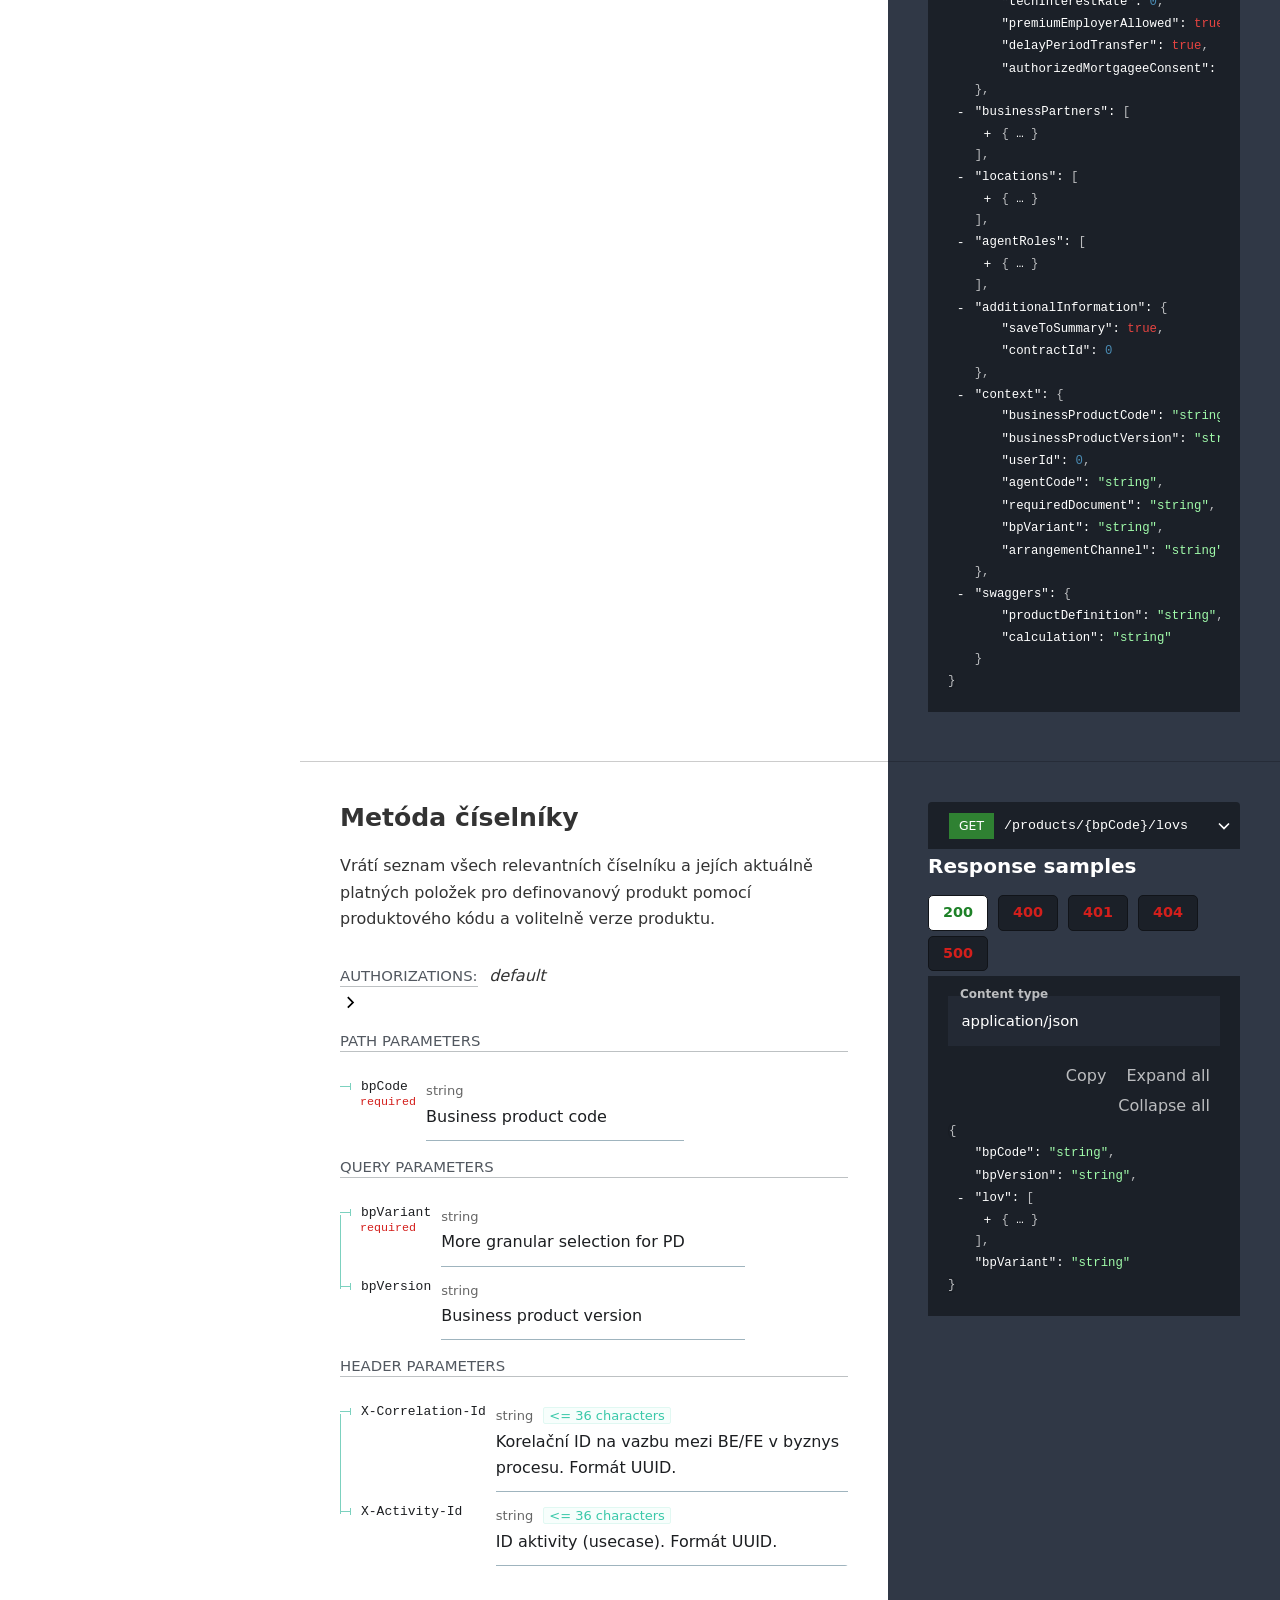
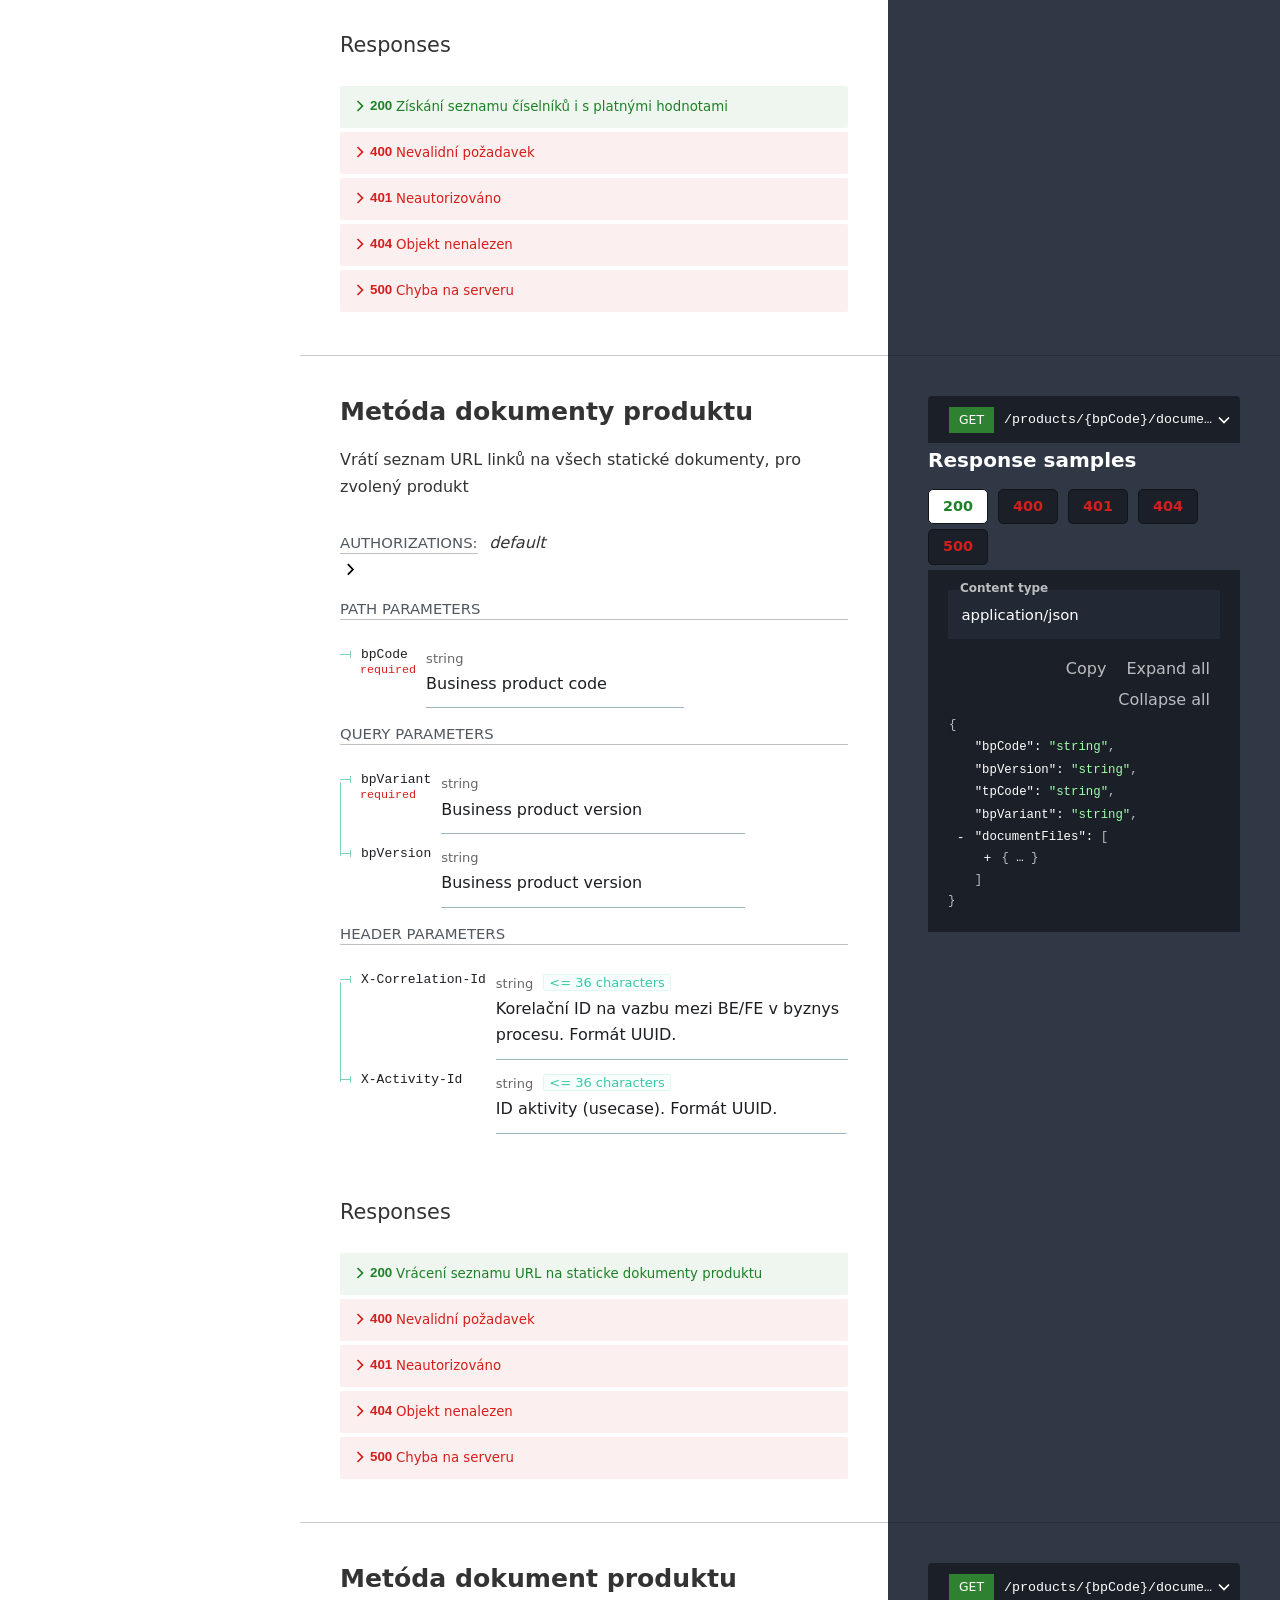
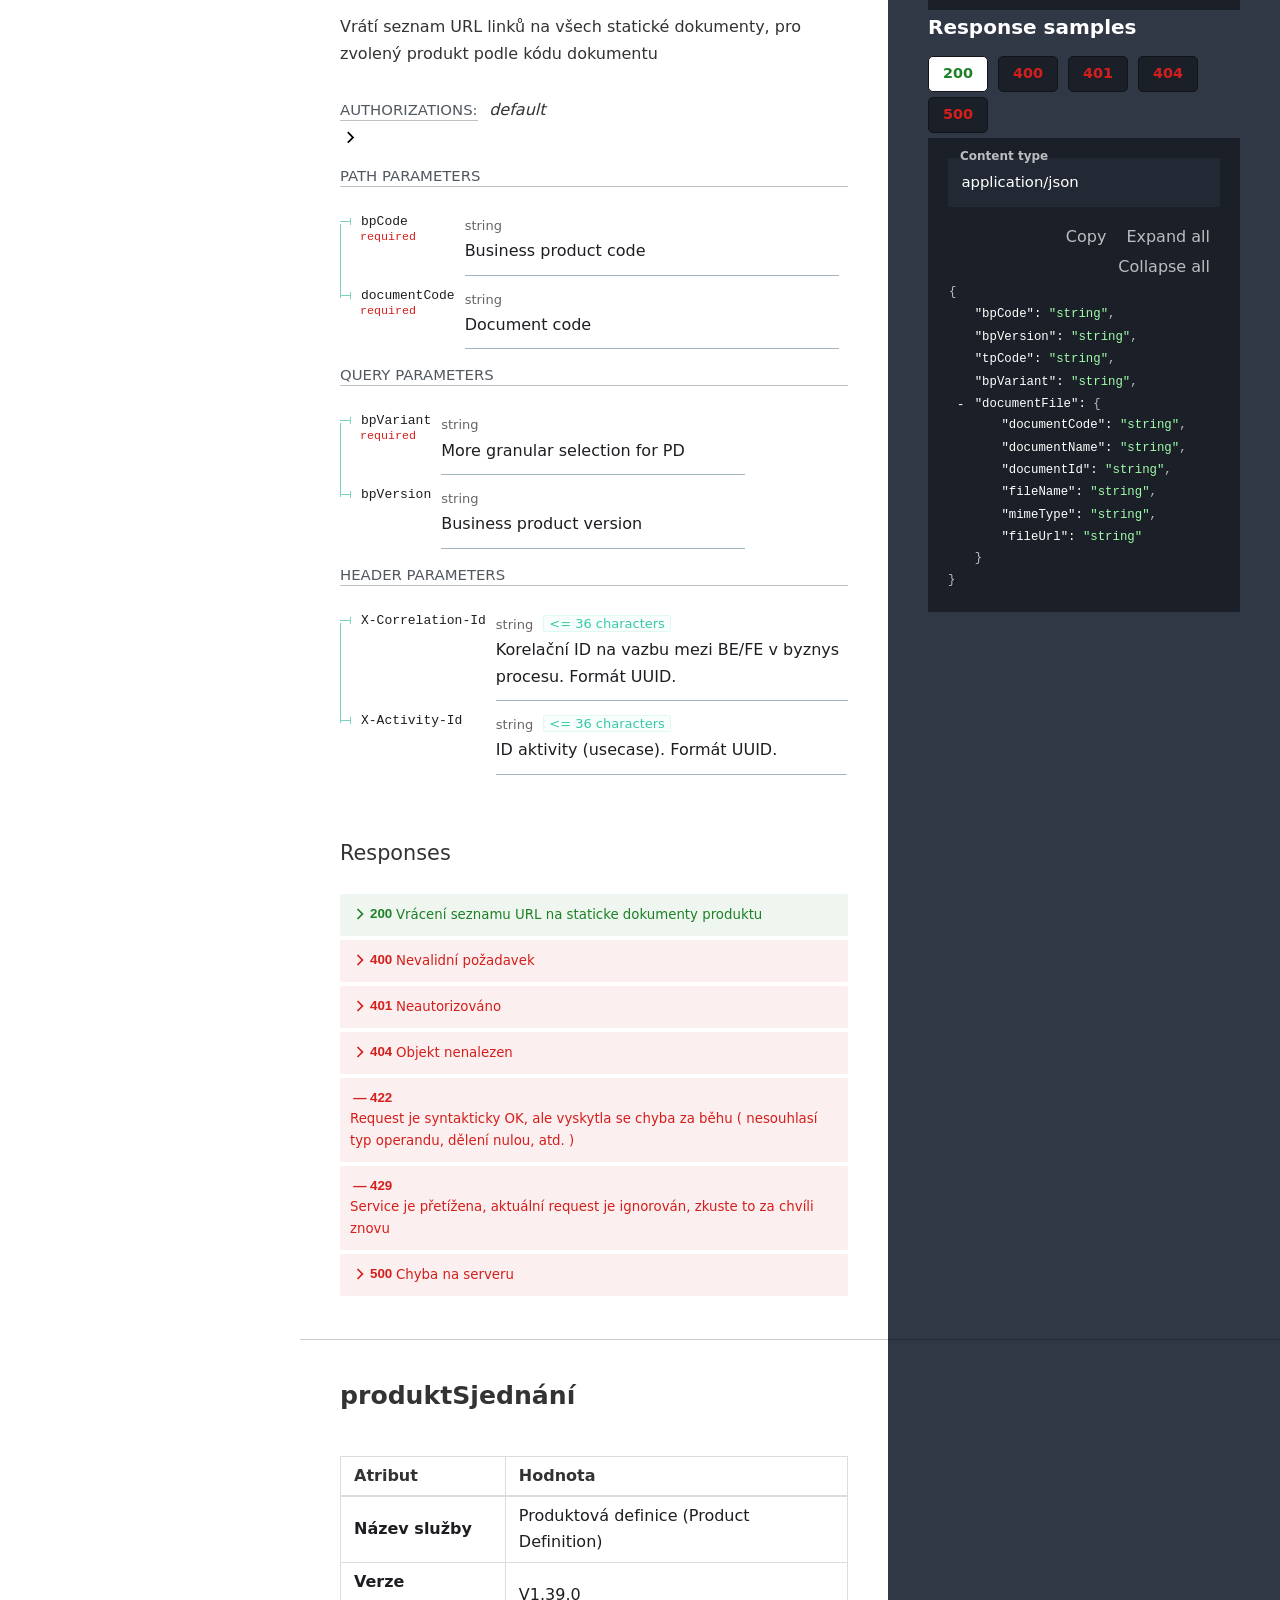
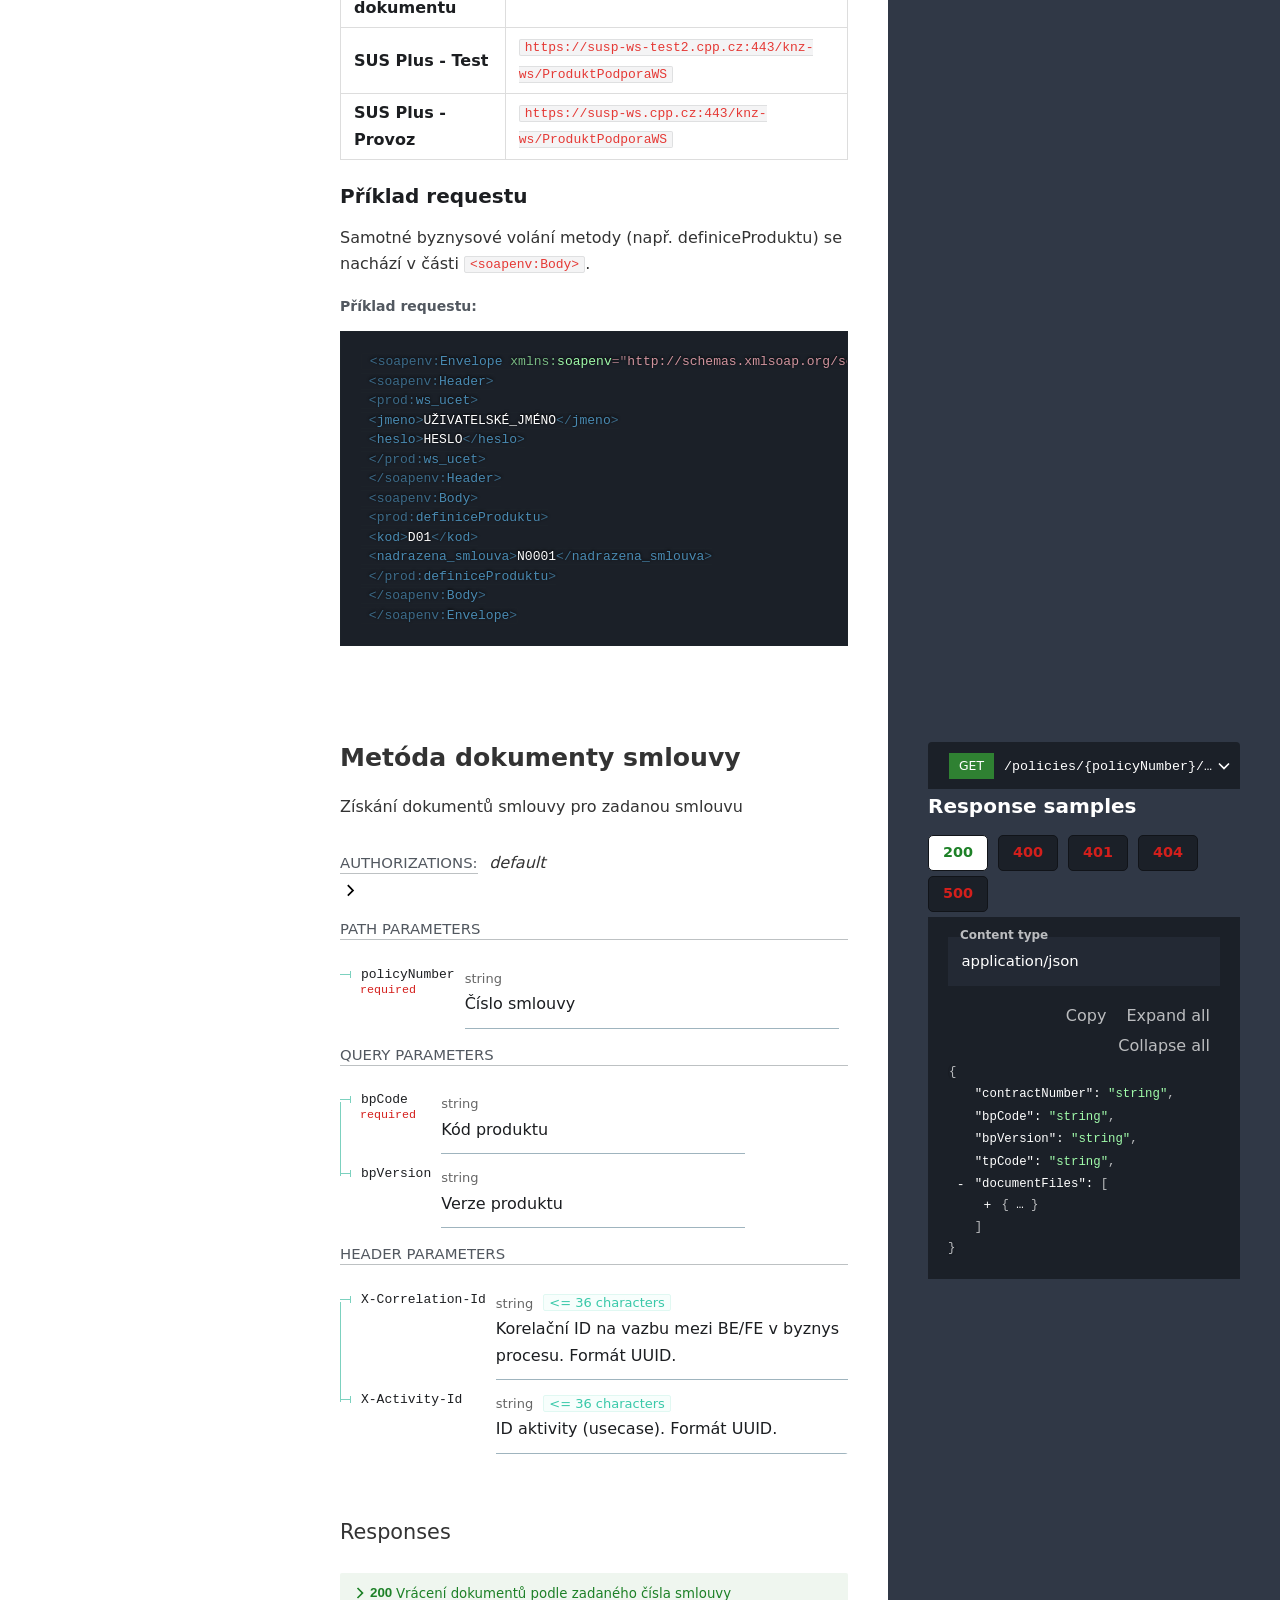
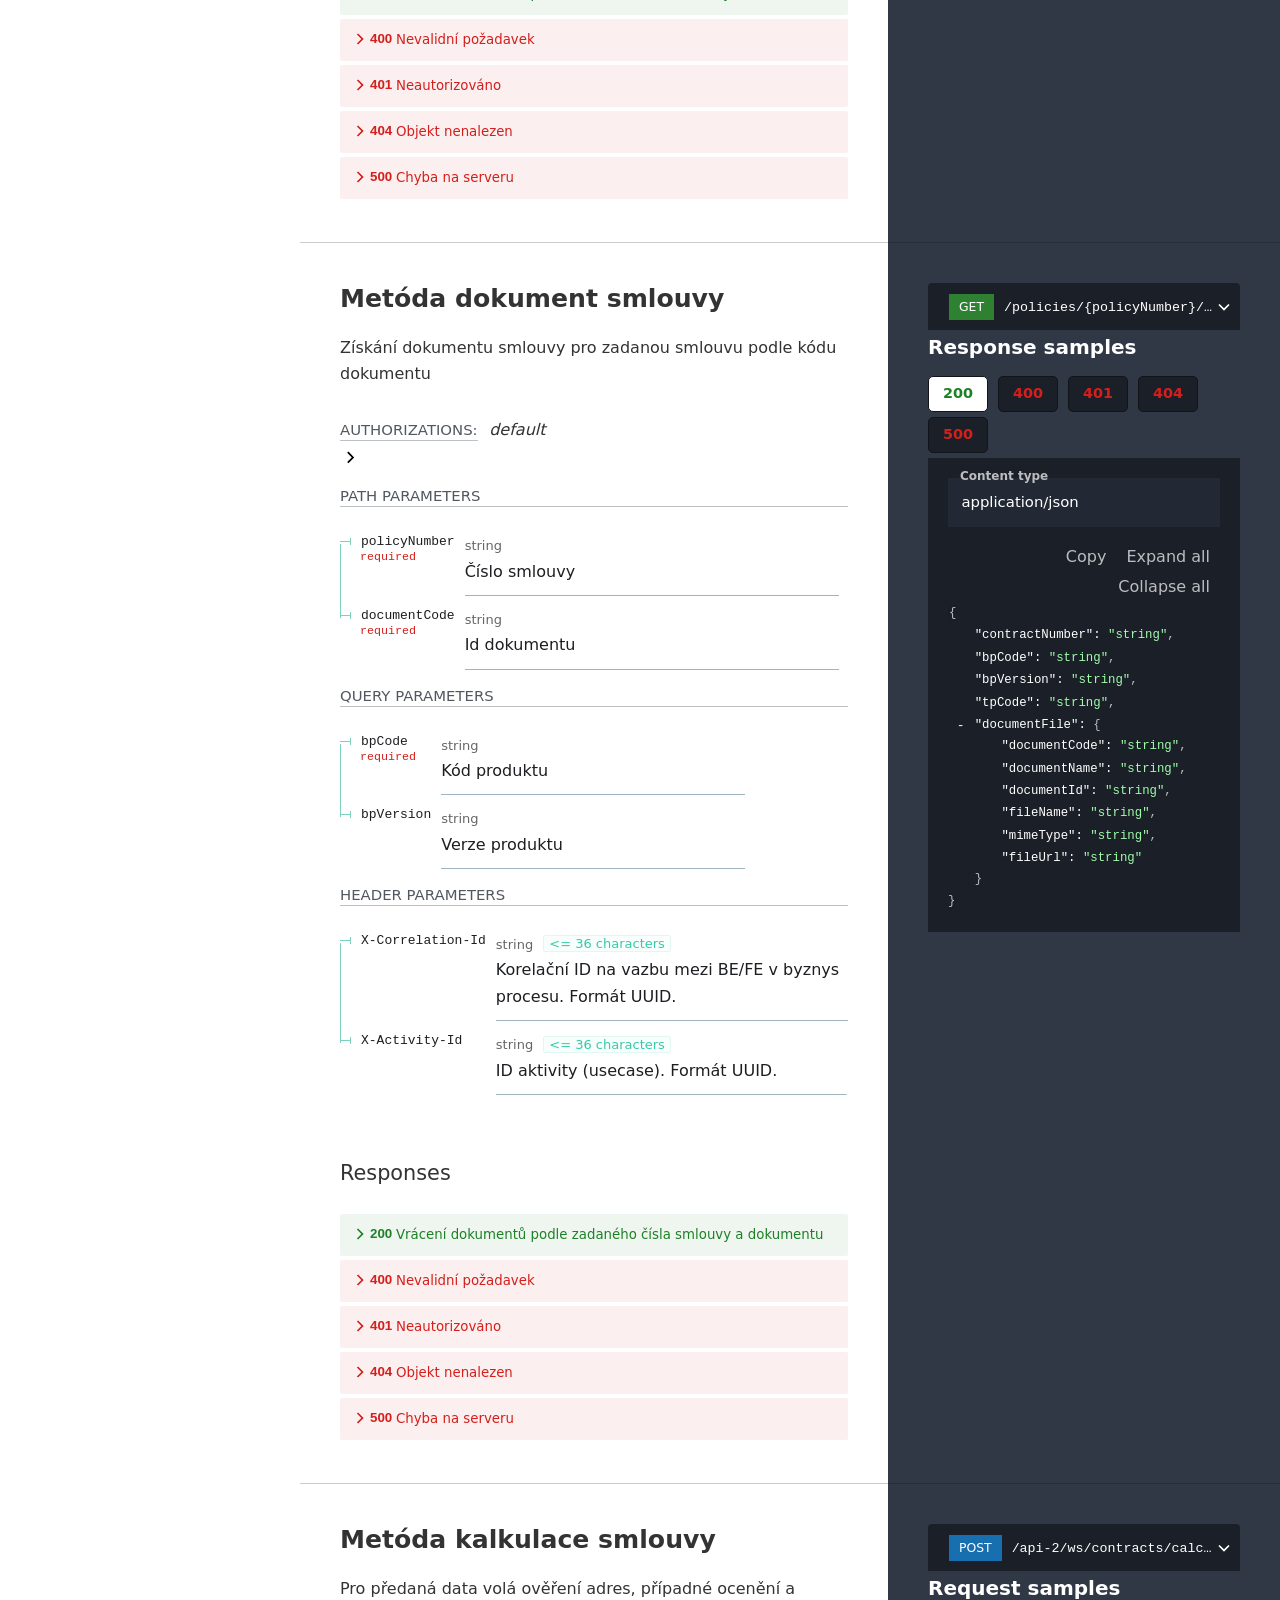
